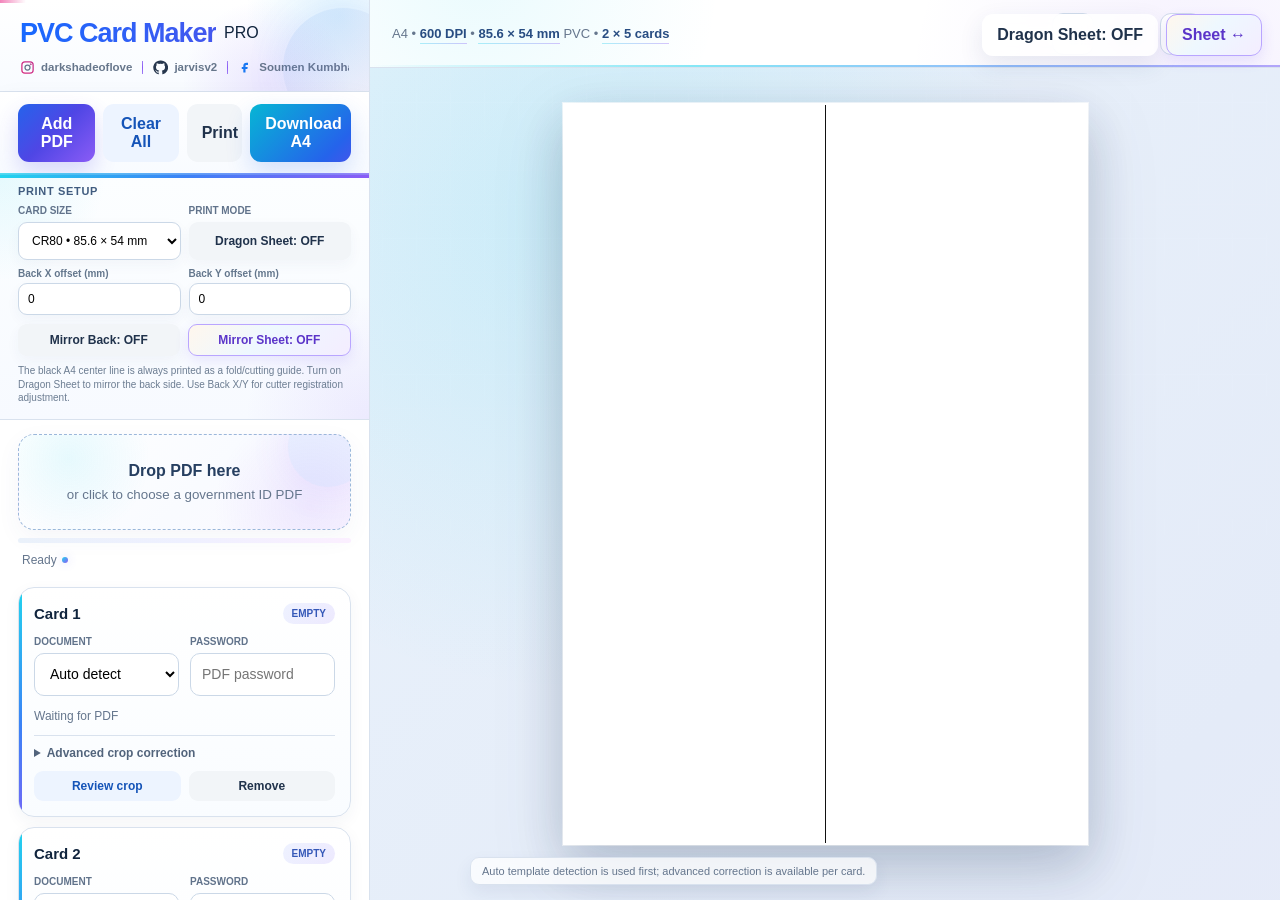
==== index.html @ dc001a16 "Refactor e-Ration Card dimensions with padding Updated front and back dimensions for e-Ration Card d" ====
<!doctype html>
<html lang="en">
<head>
<meta charset="utf-8">
<meta name="viewport" content="width=device-width,initial-scale=1">
<title>PVC Card Maker Pro</title>
<style>
:root{--blue:#1769ff;--blue2:#0f59df;--ink:#10243d;--muted:#65768d;--line:#d9e2ee;--bg:#eef4fb;--panel:#fff;--soft:#f5f8fc;--good:#0a9b6f;--bad:#d92d20;--warn:#a96800;--shadow:0 14px 40px rgba(22,50,85,.10)}
*{box-sizing:border-box}
html,body{
  height:100%;
  margin:0;
  font-family:Inter,Segoe UI,Arial,sans-serif;
  color:var(--ink);
  background:var(--bg);
  overscroll-behavior:none
}
body{overflow:hidden}
button,input,select{font:inherit}

.app{
  height:100vh;
  display:grid;
  grid-template-columns:370px minmax(0,1fr);
  min-width:1180px
}

.side{
  background:#fff;
  border-right:1px solid var(--line);
  overflow:auto
}

/* ── Product branding ───────────────────────────────────────────── */
.brand{
  padding:18px 20px 14px;
  border-bottom:1px solid var(--line);
  background:
    linear-gradient(180deg,#ffffff 0%,#fbfcff 100%);
}

.brand-title{
  display:flex;
  align-items:center;
  width:100%;
  min-height:30px;
  gap:8px;
}

.brand h1{
  margin:0;
  padding:0;
  color:#17345d;
  font-size:27px;
  line-height:30px;
  font-weight:800;
  letter-spacing:-1px;
  white-space:nowrap;
}

.brand h1 .title-accent{
  background:linear-gradient(90deg,#1769ff 0%,#4357ee 55%,#7c3aed 100%);
  -webkit-background-clip:text;
  background-clip:text;
  -webkit-text-fill-color:transparent;
}

.brand h1 .pro{
  display:inline-flex;
  align-items:center;
  justify-content:center;
  flex:0 0 auto;
  height:19px;
  padding:0 7px;
  margin:0;
  border-radius:6px;
  color:#fff;
  background:linear-gradient(135deg,#1769ff,#6846ee);
  font-size:10px;
  line-height:1;
  font-weight:900;
  letter-spacing:.45px;
  -webkit-text-fill-color:#fff;
  box-shadow:0 4px 12px rgba(82,78,238,.18);
  white-space:nowrap;
}

.brand-social{
  display:grid;
  grid-template-columns:max-content 1px max-content 1px max-content;
  align-items:center;
  justify-content:start;
  column-gap:10px;
  width:100%;
  min-height:20px;
  margin-top:9px;
  overflow:hidden;
}

.brand-social a{
  display:inline-flex;
  align-items:center;
  justify-content:flex-start;
  gap:6px;
  width:max-content;
  min-width:max-content;
  flex:0 0 auto;
  color:#66768b;
  text-decoration:none;
  font-size:11.5px;
  font-weight:600;
  line-height:18px;
  letter-spacing:0;
  white-space:nowrap;
  transition:color .15s ease,transform .15s ease;
}

.brand-social a:hover{
  color:#1769ff;
  transform:translateY(-1px);
}

.brand-social svg{
  display:block;
  width:15px;
  height:15px;
  flex:0 0 15px;
}

.brand-social .instagram svg{
  stroke:url(#igGradient);
}

.brand-social .github svg{
  fill:#26364d;
}

.brand-social .facebook svg{
  fill:#1877f2;
}

.brand-social .divider{
  display:block;
  width:1px;
  height:13px;
  margin:0;
  background:#dfe5ed;
}

.brand-social .brand-handle{
  display:inline-block;
  position:static;
  font-family:Inter,Segoe UI,Arial,sans-serif;
  font-size:11.5px;
  font-weight:600;
  line-height:18px;
  letter-spacing:0;
  white-space:nowrap;
}

@media(max-width:430px){
  .brand{padding-left:16px;padding-right:16px}
  .brand h1{font-size:24px}
  .brand-social{column-gap:8px}
  .brand-social .brand-handle{font-size:10.5px}
}
/* ───────────────────────────────────────────────────────────────── */

.toolbar{display:flex;gap:8px;padding:12px 18px;border-bottom:1px solid var(--line)}.btn{border:0;border-radius:11px;padding:11px 15px;font-weight:700;cursor:pointer}.primary{background:var(--blue);color:#fff}.primary:hover{background:var(--blue2)}.softbtn{background:#edf4ff;color:#1554b8}.graybtn{background:#f2f5f8;color:#20324b}.danger{background:#fff0ee;color:#c42d24}.drop{display:block;margin:14px 18px 8px;border:2px dashed #8eb0db;border-radius:16px;padding:27px 16px;text-align:center;background:#fbfdff;cursor:pointer;transition:.15s}.drop.active,.drop:hover{background:#f3f8ff;border-color:#4e87eb}.drop strong{display:block;font-size:16px}.drop small{display:block;margin-top:7px;color:var(--muted)}#fileInput{display:none}.progress{height:5px;margin:0 18px;background:#e8edf4;border-radius:99px;overflow:hidden}.progress>i{display:block;height:100%;width:0;background:var(--blue);transition:width .18s}.files{padding:0 18px 25px}.ready{font-size:12px;color:var(--muted);padding:10px 4px}.slot{border:1px solid var(--line);border-radius:16px;padding:15px;margin:10px 0;background:#fff;box-shadow:0 3px 10px rgba(36,59,90,.04)}.slothead{display:flex;align-items:center;justify-content:space-between;margin-bottom:12px}.slothead b{font-size:15px}.pill{font-size:10px;font-weight:800;padding:5px 9px;border-radius:99px;background:#eef2ff;color:#3558b8}.pill.good{background:#e6f8f1;color:#07835e}.pill.bad{background:#fff0ef;color:#c62d23}.grid2{display:grid;grid-template-columns:1fr 1fr;gap:11px}.field label,.smalllabel{display:block;font-size:10px;font-weight:800;text-transform:uppercase;color:#61738b;margin-bottom:6px}.field select,.field input{width:100%;height:43px;border:1px solid #cbd8e7;border-radius:10px;padding:0 11px;font-size:14px;background:#fff;outline:none}.field input:focus,.field select:focus{border-color:#80a7f8;box-shadow:0 0 0 3px #1769ff12}.status{margin-top:12px;font-size:12px;color:var(--muted);line-height:1.45}.status.good{color:var(--good)}.status.bad{color:var(--bad)}.slotactions{display:flex;gap:8px;margin-top:11px}.mini{padding:8px 10px;border-radius:9px;font-size:12px}.slottools{display:flex;gap:8px;margin-top:11px}.slottools button{flex:1}.settings{margin-top:10px;border-top:1px solid var(--line);padding-top:10px}.settings summary{cursor:pointer;font-size:12px;font-weight:800;color:#52647c}.adjustgrid{display:grid;grid-template-columns:1fr 1fr;gap:8px;margin-top:10px}.range label{font-size:10px;font-weight:800;color:#64748b;display:block}.range input{width:100%}.note{padding:10px 12px;border-radius:10px;background:#fff8e9;color:#875900;font-size:12px;line-height:1.4;margin-top:10px}.workspace{display:flex;flex-direction:column;min-width:0;min-height:0;height:100vh;overflow:hidden}.topbar{height:68px;background:#fff;border-bottom:1px solid var(--line);display:flex;align-items:center;justify-content:space-between;padding:0 18px 0 22px}.meta{font-size:13px;color:var(--muted)}.meta b{color:var(--ink)}.viewtools{display:flex;align-items:center;gap:10px}.zoomlabel{font-size:12px;color:var(--muted);min-width:46px;text-align:center}.iconbtn{width:42px;height:42px;border:1px solid #d1dceb;background:#fff;border-radius:11px;font-weight:800;cursor:pointer}.stage{position:relative;overflow-x:auto;overflow-y:scroll;flex:1;min-height:0;min-width:0;padding:35px 35px 80px;background:#dfe9f5;scroll-behavior:auto;overscroll-behavior:contain;scrollbar-gutter:stable both-edges}.sheetwrap{position:relative;margin:0 auto;width:max-content;min-width:max-content;padding-bottom:25px}.sheet{display:block;background:#fff;box-shadow:0 18px 45px rgba(24,50,78,.18)}.fabrow{position:fixed;right:18px;top:14px;z-index:8;display:flex;gap:8px}.fabrow .on{background:#e9f2ff;color:#0e55c8;border-color:#b7cff7}.bottomhint{position:fixed;left:470px;bottom:15px;z-index:5;background:rgba(255,255,255,.9);border:1px solid var(--line);border-radius:9px;padding:7px 11px;font-size:11px;color:var(--muted)}
.modal{position:fixed;inset:0;background:rgba(12,27,47,.52);display:none;align-items:center;justify-content:center;padding:20px;z-index:50}.modal.open{display:flex}.modalcard{background:#fff;border-radius:20px;max-width:1250px;width:100%;max-height:94vh;display:flex;flex-direction:column;overflow:hidden;box-shadow:0 30px 85px rgba(12,30,55,.35)}.modalhead{padding:17px 22px;border-bottom:1px solid var(--line);display:flex;align-items:center;justify-content:space-between}.modalbody{padding:18px 20px;overflow:auto}.modalgrid{display:grid;grid-template-columns:1.05fr 1fr;gap:16px}.sourcebox{border:1px solid var(--line);border-radius:15px;background:#f5f8fc;padding:12px}.sourcewrap{position:relative;width:100%;line-height:0;background:#fff;border-radius:7px;overflow:hidden}
.sourcecanvas{display:block;width:100%;height:auto;background:#fff;border-radius:7px}
.crop-overlay{position:absolute;inset:0;pointer-events:none}
.cropbox{position:absolute;border:2px solid #1769ff;background:rgba(23,105,255,.08);box-shadow:0 0 0 1px rgba(255,255,255,.9);pointer-events:auto;cursor:move;touch-action:none}
.cropbox.backbox{border-color:#0a9b6f;background:rgba(10,155,111,.08)}
.cropbox.active{box-shadow:0 0 0 2px #fff,0 0 0 4px #1769ff;z-index:3}
.cropbox.backbox.active{box-shadow:0 0 0 2px #fff,0 0 0 4px #0a9b6f}
.cropbox .tag{position:absolute;left:4px;top:4px;font:800 10px/1.2 Inter,Segoe UI,Arial,sans-serif;color:#fff;background:#1769ff;padding:4px 6px;border-radius:5px;pointer-events:none}
.cropbox.backbox .tag{background:#0a9b6f}
.handle{position:absolute;width:10px;height:10px;border:2px solid #fff;background:#1769ff;border-radius:2px;box-shadow:0 0 0 1px #1769ff;z-index:4}
.cropbox.backbox .handle{background:#0a9b6f;box-shadow:0 0 0 1px #0a9b6f}
.handle.tl{left:-6px;top:-6px;cursor:nwse-resize}.handle.tr{right:-6px;top:-6px;cursor:nesw-resize}
.handle.bl{left:-6px;bottom:-6px;cursor:nesw-resize}.handle.br{right:-6px;bottom:-6px;cursor:nwse-resize}
.sourceactions{display:flex;gap:8px;align-items:center;margin-top:8px;flex-wrap:wrap}
.sourceactions .btn{padding:7px 10px;font-size:11px}
.edithelp{font-size:11px;color:#66778d}.legend{display:flex;align-items:center;gap:10px;margin-top:8px;font-size:11px;color:var(--muted)}.dot{width:10px;height:10px;border-radius:2px;background:#1769ff}.previewgrid{display:grid;grid-template-columns:1fr 1fr;gap:14px}.previewbox{border:1px solid var(--line);border-radius:15px;padding:12px;background:#fff}.previewbox h3{margin:0 0 9px;font-size:12px}.previewbox canvas{display:block;width:100%;height:auto;background:#fff;border:1px solid #edf1f6;border-radius:8px}.cropcontrols{margin-top:14px;padding:12px;border:1px solid var(--line);border-radius:14px;background:#fafcff}.cropcontrols .row{display:grid;grid-template-columns:repeat(4,1fr);gap:10px}.modalfoot{padding:14px 20px;border-top:1px solid var(--line);display:flex;justify-content:space-between;gap:10px}.modalfoot .left,.modalfoot .right{display:flex;gap:9px}.kbd{font-size:10px;padding:2px 6px;background:#edf1f6;border-radius:5px;color:#586a80}.hidden{display:none!important}
@media(max-width:980px){.app{grid-template-columns:1fr}.side{position:absolute;z-index:20;width:min(455px,94vw);height:100%;box-shadow:20px 0 50px rgba(0,0,0,.14)}.bottomhint{display:none}.modalgrid{grid-template-columns:1fr}.fabrow{right:10px}}
</style>
<style>
.desktop-settings{padding:10px 18px 14px;border-bottom:1px solid var(--line);background:#fbfdff}.custom-size-box{margin-top:9px;padding:10px;background:#f7faff;border:1px solid var(--line);border-radius:10px}.custom-size-title{font-size:10px;font-weight:800;color:#60748d;text-transform:uppercase;margin-bottom:8px}.custom-size-grid{display:grid;grid-template-columns:1fr 1fr;gap:8px}.custom-size-grid .field label{font-size:9px}.custom-size-grid .field input{height:36px}.custom-size-note{margin-top:7px;font-size:10px;line-height:1.35;color:#6c7d92}
.desktop-settings .settings-title{font-size:11px;font-weight:800;color:#60748d;text-transform:uppercase;margin-bottom:8px}.desktop-settings .setting-row{display:grid;grid-template-columns:1fr 1fr;gap:8px}.desktop-settings select,.desktop-settings input{width:100%;height:38px;border:1px solid #cbd8e7;border-radius:9px;background:#fff;padding:0 9px;font-size:12px}.toggleline{display:flex;align-items:center;justify-content:space-between;gap:8px;margin-top:9px;padding:9px 10px;background:#fff;border:1px solid var(--line);border-radius:9px;font-size:12px;font-weight:700;color:#31465f}.toggleline button{border:1px solid #cbd8e7;background:#f4f7fb;border-radius:8px;padding:6px 9px;font-size:11px;font-weight:800;cursor:pointer}.toggleline button.on{background:#e8f3ff;color:#0f59df;border-color:#a8c8fa}.mirror-group{display:flex;gap:8px;margin-top:9px}.mirror-group button{flex:1}.desktop-note{margin-top:8px;font-size:10px;line-height:1.35;color:#6c7d92}.back-align{display:grid;grid-template-columns:1fr 1fr;gap:8px;margin-top:8px}.back-align label{display:block;font-size:10px;font-weight:800;color:#64778d;margin-bottom:4px}.back-align input{height:32px}.printmode{font-size:10px;color:#55708f;margin-top:7px}
@media(min-width:1500px){.app{grid-template-columns:400px minmax(0,1fr)}.brand h1{font-size:27px}.slot{padding:14px}.stage{padding:28px 28px 72px}.modalcard{max-width:1380px}}
.stage::-webkit-scrollbar{width:12px;height:12px}.stage::-webkit-scrollbar-track{background:#d5e0ed}.stage::-webkit-scrollbar-thumb{background:#9fb2c8;border-radius:10px;border:3px solid #d5e0ed}.stage::-webkit-scrollbar-thumb:hover{background:#8198b2}
.downloadbtn{background:linear-gradient(135deg,#0ea5e9 0%,#1769ff 52%,#6846ee 100%);color:#fff;box-shadow:0 6px 16px rgba(23,105,255,.18)}
.downloadbtn:hover{filter:saturate(1.08) brightness(1.02)}
#mirrorSheetSetup,#mirrorSheetBtn{border:1px solid #b9a5ff;background:linear-gradient(135deg,#fff7ed 0%,#eef8ff 45%,#f4edff 100%);color:#5b35c9;box-shadow:0 5px 14px rgba(104,70,238,.12)}
#mirrorSheetSetup.on,#mirrorSheetBtn.on{background:linear-gradient(135deg,#1769ff 0%,#6846ee 55%,#d946ef 100%);border-color:transparent;color:#fff;box-shadow:0 7px 18px rgba(104,70,238,.25)}
</style>

<style id="colorful-ui-upgrade">
/* ================================================================
   COLORFUL UI UPGRADE — VISUAL ONLY
   Core HTML structure, IDs, event handlers and application logic
   remain untouched. This layer only adds color, motion and polish.
   ================================================================ */
:root{
  --ui-cyan:#22d3ee;
  --ui-sky:#38bdf8;
  --ui-blue:#4f46e5;
  --ui-violet:#8b5cf6;
  --ui-pink:#ec4899;
  --ui-orange:#fb923c;
  --ui-green:#10b981;
  --ui-glow:rgba(79,70,229,.18);
}

/* Smooth motion without changing dimensions or functionality. */
button,.btn,.drop,.slot,.iconbtn,.field input,.field select,.toggleline button,
.brand-social a,.settings summary,.pill{
  transition:transform .22s ease, box-shadow .22s ease, border-color .22s ease,
              background-color .22s ease, filter .22s ease, color .22s ease;
}

/* Animated ambient color behind the whole app. */
.app{position:relative;isolation:isolate;}
.app::before,
.app::after{
  content:"";
  position:fixed;
  z-index:-2;
  pointer-events:none;
  border-radius:50%;
  filter:blur(70px);
  opacity:.24;
  animation:uiFloat 12s ease-in-out infinite alternate;
}
.app::before{
  width:420px;height:420px;
  left:-170px;top:-150px;
  background:radial-gradient(circle,#22d3ee 0%,#6366f1 42%,transparent 72%);
}
.app::after{
  width:500px;height:500px;
  right:-220px;bottom:-190px;
  background:radial-gradient(circle,#ec4899 0%,#8b5cf6 44%,transparent 72%);
  animation-delay:-4s;
}

/* Brand area: richer gradient + moving color highlight. */
.brand{
  position:relative;
  overflow:hidden;
  background:
    radial-gradient(circle at 92% 18%,rgba(56,189,248,.15),transparent 27%),
    radial-gradient(circle at 72% 92%,rgba(139,92,246,.13),transparent 30%),
    linear-gradient(180deg,#ffffff 0%,#f8fbff 100%);
}
.brand::before{
  content:"";
  position:absolute;
  left:-35%;top:0;
  width:42%;height:3px;
  background:linear-gradient(90deg,transparent,#22d3ee,#6366f1,#ec4899,transparent);
  filter:blur(.2px);
  animation:brandSweep 5.5s linear infinite;
}
.brand::after{
  content:"";
  position:absolute;
  width:120px;height:120px;
  right:-34px;top:8px;
  border-radius:50%;
  background:linear-gradient(135deg,rgba(59,130,246,.14),rgba(236,72,153,.06));
  box-shadow:0 0 40px rgba(99,102,241,.10);
  animation:uiFloat 7s ease-in-out infinite alternate;
  pointer-events:none;
}
.brand h1 .title-accent{
  background-size:180% 100%;
  animation:titleShift 7s ease-in-out infinite alternate;
}
.brand h1 .pro{
  position:relative;
  overflow:hidden;
  box-shadow:0 6px 18px rgba(79,70,229,.24);
  animation:proPulse 3.6s ease-in-out infinite;
}
.brand h1 .pro::after{
  content:"";
  position:absolute;
  inset:-20% auto -20% -55%;
  width:35%;
  transform:skewX(-20deg);
  background:linear-gradient(90deg,transparent,rgba(255,255,255,.55),transparent);
  animation:proShine 4.8s ease-in-out infinite;
}

.brand-social a:hover{filter:saturate(1.12)}
.brand-social .divider{position:relative;overflow:hidden}
.brand-social .divider::after{
  content:"";position:absolute;inset:-20px 0;
  background:linear-gradient(180deg,transparent,#8b5cf6,transparent);
  animation:dividerGlow 2.8s linear infinite;
}

/* Toolbar gets a colorful glassy surface while preserving button IDs. */
.toolbar{
  position:relative;
  background:linear-gradient(180deg,rgba(255,255,255,.96),rgba(248,251,255,.94));
  box-shadow:0 8px 24px rgba(38,64,104,.05);
}
.toolbar::after{
  content:"";
  position:absolute;
  left:0;right:0;bottom:-1px;height:2px;
  background:linear-gradient(90deg,#22d3ee,#3b82f6,#8b5cf6,#ec4899,#fb923c);
  background-size:220% 100%;
  animation:gradientMove 6s linear infinite;
  opacity:.78;
}
.toolbar .btn{
  position:relative;
  overflow:hidden;
}
.toolbar .btn::after{
  content:"";
  position:absolute;
  top:-70%;left:-35%;
  width:24%;height:240%;
  transform:rotate(22deg);
  background:linear-gradient(90deg,transparent,rgba(255,255,255,.45),transparent);
  transition:transform .45s ease;
  pointer-events:none;
}
.toolbar .btn:hover::after{transform:translateX(480%) rotate(22deg)}
.toolbar .primary{
  background:linear-gradient(135deg,#2563eb 0%,#4f46e5 48%,#8b5cf6 100%);
  box-shadow:0 10px 22px rgba(79,70,229,.20);
}
.toolbar .primary:hover{transform:translateY(-2px);box-shadow:0 14px 28px rgba(79,70,229,.26)}
.toolbar .softbtn:hover,.toolbar .graybtn:hover{transform:translateY(-2px)}
.toolbar .downloadbtn{
  background:linear-gradient(135deg,#06b6d4 0%,#2563eb 45%,#7c3aed 78%,#ec4899 100%);
  background-size:180% 180%;
  animation:downloadFlow 6s ease-in-out infinite;
  box-shadow:0 10px 24px rgba(37,99,235,.18);
}
.toolbar .downloadbtn:hover{transform:translateY(-2px) scale(1.01)}

/* Print setup panel becomes a soft multi-color card. */
.desktop-settings{
  position:relative;
  overflow:hidden;
  background:
    radial-gradient(circle at 0% 0%,rgba(34,211,238,.10),transparent 24%),
    radial-gradient(circle at 100% 100%,rgba(139,92,246,.10),transparent 28%),
    linear-gradient(180deg,#fcfeff,#f7faff);
}
.desktop-settings::before{
  content:"";
  position:absolute;
  left:0;top:0;right:0;height:3px;
  background:linear-gradient(90deg,#22d3ee,#3b82f6,#8b5cf6,#ec4899,#fb923c);
  background-size:200% 100%;
  animation:gradientMove 8s linear infinite;
}
.desktop-settings .settings-title{
  color:#405c7f;
  letter-spacing:.06em;
}
.desktop-settings .setting-row .field select,
.desktop-settings .setting-row .field button,
.custom-size-box,
.toggleline,
.back-align input,
.mirror-group button{
  box-shadow:0 5px 14px rgba(37,76,126,.045);
}
.desktop-settings select:focus,.desktop-settings input:focus{box-shadow:0 0 0 3px rgba(79,70,229,.10),0 8px 18px rgba(37,76,126,.06)}

/* Upload drop zone: animated color border + subtle breathing glow. */
.drop{
  position:relative;
  overflow:hidden;
  border:1.5px dashed #9bb7da;
  background:
    radial-gradient(circle at 15% 25%,rgba(34,211,238,.10),transparent 28%),
    radial-gradient(circle at 88% 75%,rgba(139,92,246,.11),transparent 32%),
    linear-gradient(135deg,#ffffff,#f9fbff 54%,#fbf8ff);
  box-shadow:0 8px 24px rgba(51,84,130,.05);
}
.drop::before{
  content:"";
  position:absolute;
  inset:-2px;
  border-radius:inherit;
  padding:1px;
  background:linear-gradient(90deg,#22d3ee,#3b82f6,#8b5cf6,#ec4899,#fb923c,#22d3ee);
  background-size:220% 100%;
  animation:gradientMove 7s linear infinite;
  -webkit-mask:linear-gradient(#000 0 0) content-box,linear-gradient(#000 0 0);
  -webkit-mask-composite:xor;
  mask-composite:exclude;
  pointer-events:none;
  opacity:.8;
}
.drop::after{
  content:"";
  position:absolute;
  width:80px;height:80px;
  right:-18px;top:-28px;
  border-radius:50%;
  background:rgba(59,130,246,.08);
  box-shadow:0 0 40px rgba(139,92,246,.12);
  animation:uiFloat 6s ease-in-out infinite alternate;
}
.drop:hover,.drop.active{
  transform:translateY(-1px);
  border-color:#6d8df5;
  box-shadow:0 14px 30px rgba(79,70,229,.12);
}
.drop strong{position:relative;z-index:1;color:#263f61}
.drop small{position:relative;z-index:1}

.progress{
  position:relative;
  overflow:hidden;
  background:linear-gradient(90deg,#eaf1fa,#eef0ff,#fbefff);
}
.progress>i{
  background:linear-gradient(90deg,#22d3ee,#3b82f6,#8b5cf6,#ec4899);
  background-size:200% 100%;
  animation:gradientMove 2.8s linear infinite;
  box-shadow:0 0 14px rgba(79,70,229,.25);
}

/* File cards: colorful edge glow and lift on hover. */
.slot{
  position:relative;
  overflow:hidden;
  background:linear-gradient(180deg,rgba(255,255,255,.98),rgba(249,252,255,.98));
  box-shadow:0 5px 16px rgba(36,59,90,.05);
}
.slot::before{
  content:"";
  position:absolute;
  left:0;top:0;bottom:0;width:3px;
  background:linear-gradient(180deg,#22d3ee,#3b82f6,#8b5cf6,#ec4899);
  background-size:100% 180%;
  animation:sideFlow 5s ease-in-out infinite;
}
.slot:hover{
  transform:translateY(-2px);
  border-color:#bdd1f4;
  box-shadow:0 12px 28px rgba(44,75,121,.10);
}
.slot .pill.good{
  background:linear-gradient(135deg,#dcfce7,#d1fae5);
  color:#047857;
  box-shadow:inset 0 0 0 1px rgba(16,185,129,.10);
}
.slot .pill:not(.good):not(.bad){
  background:linear-gradient(135deg,#eef2ff,#ede9fe);
}
.slot .status.good{font-weight:700}

/* Inputs get a crisp neon edge while staying native/compact. */
.field input:hover,.field select:hover{border-color:#a9bce0;box-shadow:0 6px 15px rgba(55,91,145,.06)}
.settings summary:hover{color:#5b46cf;transform:translateX(2px)}

/* Workspace: modern animated aurora background around the real A4 canvas. */
.workspace{position:relative;background:#e9f0fa}
.topbar{
  position:relative;
  overflow:hidden;
  background:
    radial-gradient(circle at 12% -30%,rgba(34,211,238,.09),transparent 30%),
    radial-gradient(circle at 90% 130%,rgba(139,92,246,.09),transparent 34%),
    #fff;
}
.topbar::after{
  content:"";
  position:absolute;
  left:0;right:0;bottom:0;height:2px;
  background:linear-gradient(90deg,transparent,#22d3ee,#3b82f6,#8b5cf6,#ec4899,transparent);
  background-size:180% 100%;
  animation:gradientMove 7s linear infinite;
  opacity:.55;
}
.meta b{position:relative;color:#284d82}
.meta b::after{content:"";position:absolute;left:0;right:0;bottom:-3px;height:1px;background:linear-gradient(90deg,#22d3ee,#8b5cf6);opacity:.35}
.iconbtn:hover,.viewtools .graybtn:hover{transform:translateY(-2px);box-shadow:0 8px 18px rgba(43,71,111,.10);border-color:#b8c7e4}

.stage{
  background:
    radial-gradient(circle at 12% 10%,rgba(34,211,238,.15),transparent 24%),
    radial-gradient(circle at 83% 16%,rgba(59,130,246,.13),transparent 22%),
    radial-gradient(circle at 78% 84%,rgba(139,92,246,.14),transparent 25%),
    radial-gradient(circle at 18% 80%,rgba(236,72,153,.08),transparent 21%),
    linear-gradient(135deg,#e9f2fb 0%,#e4ebf8 48%,#eee9fa 100%);
  background-size:180% 180%;
  animation:stageAurora 18s ease-in-out infinite alternate;
}
.stage::before{
  content:"";
  position:absolute;
  inset:0;
  pointer-events:none;
  opacity:.28;
  background-image:
    linear-gradient(rgba(255,255,255,.28) 1px,transparent 1px),
    linear-gradient(90deg,rgba(255,255,255,.28) 1px,transparent 1px);
  background-size:34px 34px;
  mask-image:linear-gradient(to bottom,rgba(0,0,0,.42),transparent 72%);
}
.sheetwrap{filter:drop-shadow(0 22px 32px rgba(35,57,93,.13))}
.sheet{box-shadow:0 18px 45px rgba(24,50,78,.16),0 0 0 1px rgba(255,255,255,.65)}

/* Floating utility buttons. */
.fabrow .btn{
  backdrop-filter:blur(10px);
  background:rgba(255,255,255,.84);
  box-shadow:0 9px 24px rgba(42,68,111,.10);
}
.fabrow .btn:hover{transform:translateY(-2px)}
#mirrorBackBtn.on,#mirrorSheetBtn.on{
  animation:activeButtonGlow 2.6s ease-in-out infinite;
}

.bottomhint{
  backdrop-filter:blur(12px);
  background:rgba(255,255,255,.74);
  box-shadow:0 8px 18px rgba(40,68,110,.08);
}

/* Modal gains a premium glass overlay, with all existing behavior intact. */
.modal{backdrop-filter:blur(6px);background:rgba(10,26,49,.48)}
.modalcard{
  position:relative;
  border:1px solid rgba(255,255,255,.62);
  box-shadow:0 35px 100px rgba(14,29,53,.30);
}
.modalcard::before{
  content:"";
  position:absolute;
  left:0;right:0;top:0;height:3px;
  background:linear-gradient(90deg,#22d3ee,#3b82f6,#8b5cf6,#ec4899,#fb923c);
  background-size:220% 100%;
  animation:gradientMove 7s linear infinite;
  z-index:2;
}
.modalhead{background:linear-gradient(180deg,#ffffff,#fbfcff)}
.sourcebox,.previewbox,.cropcontrols{
  box-shadow:0 7px 18px rgba(39,66,106,.05);
}
.cropbox.active{animation:cropPulse 1.9s ease-in-out infinite}

/* Gentle status shimmer. */
.ready{position:relative}
.ready::after{
  content:"";
  display:inline-block;
  width:6px;height:6px;
  margin-left:5px;
  border-radius:50%;
  background:linear-gradient(135deg,#22d3ee,#8b5cf6);
  box-shadow:0 0 10px rgba(99,102,241,.28);
  animation:statusPulse 2.2s ease-in-out infinite;
  vertical-align:1px;
}

@keyframes uiFloat{
  0%{transform:translate3d(0,0,0) rotate(0deg)}
  100%{transform:translate3d(18px,-14px,0) rotate(4deg)}
}
@keyframes brandSweep{
  0%{left:-35%}
  100%{left:110%}
}
@keyframes titleShift{
  0%{background-position:0% 50%}
  100%{background-position:100% 50%}
}
@keyframes proPulse{
  0%,100%{box-shadow:0 6px 18px rgba(79,70,229,.20)}
  50%{box-shadow:0 7px 24px rgba(139,92,246,.34)}
}
@keyframes proShine{
  0%,55%{transform:translateX(0) skewX(-20deg);opacity:0}
  65%{opacity:1}
  84%,100%{transform:translateX(420%) skewX(-20deg);opacity:0}
}
@keyframes dividerGlow{
  0%{transform:translateY(-35px)}
  100%{transform:translateY(35px)}
}
@keyframes gradientMove{
  0%{background-position:0% 50%}
  100%{background-position:200% 50%}
}
@keyframes downloadFlow{
  0%,100%{background-position:0% 50%}
  50%{background-position:100% 50%}
}
@keyframes sideFlow{
  0%,100%{background-position:50% 0%}
  50%{background-position:50% 100%}
}
@keyframes stageAurora{
  0%{background-position:0% 0%}
  100%{background-position:100% 100%}
}
@keyframes activeButtonGlow{
  0%,100%{box-shadow:0 7px 18px rgba(104,70,238,.20)}
  50%{box-shadow:0 10px 26px rgba(236,72,153,.24)}
}
@keyframes cropPulse{
  0%,100%{filter:drop-shadow(0 0 0 rgba(79,70,229,0))}
  50%{filter:drop-shadow(0 0 7px rgba(79,70,229,.26))}
}
@keyframes statusPulse{
  0%,100%{transform:scale(.82);opacity:.65}
  50%{transform:scale(1.18);opacity:1}
}

@media (prefers-reduced-motion: reduce){
  *,*::before,*::after{
    animation-duration:.001ms!important;
    animation-iteration-count:1!important;
    transition-duration:.001ms!important;
    scroll-behavior:auto!important;
  }
}
</style>

</head>
<body>
<div class="app">
  <aside class="side">
    <div class="brand">
      <div class="brand-title">
        <h1><span class="title-accent">PVC Card Maker</span></h1>
        <span class="pro">PRO</span>
      </div>

      <div class="brand-social" aria-label="Creator links">
        <a
          class="instagram"
          href="https://instagram.com/darkshadeoflove"
          target="_blank"
          rel="noopener noreferrer"
         
        >
          <svg viewBox="0 0 24 24" fill="none" aria-hidden="true">
            <defs>
              <linearGradient id="igGradient" x1="3" y1="21" x2="21" y2="3">
                <stop offset="0%" stop-color="#f58529"/>
                <stop offset="45%" stop-color="#dd2a7b"/>
                <stop offset="75%" stop-color="#8134af"/>
                <stop offset="100%" stop-color="#515bd4"/>
              </linearGradient>
            </defs>
            <rect x="3" y="3" width="18" height="18" rx="5" stroke-width="2"/>
            <circle cx="12" cy="12" r="4" stroke="currentColor" stroke-width="2"/>
            <circle cx="17.2" cy="6.8" r="1" fill="currentColor"/>
          </svg>
          <span class="brand-handle">darkshadeoflove</span>
        </a>

        <span class="divider" aria-hidden="true"></span>

        <a
          class="github"
          href="https://github.com/jarvisv2"
          target="_blank"
          rel="noopener noreferrer"
         
        >
          <svg viewBox="0 0 24 24" aria-hidden="true">
            <path d="M12 .7A11.3 11.3 0 0 0 8.4 22.8c.57.1.78-.25.78-.55v-2.13c-3.17.69-3.84-1.34-3.84-1.34-.52-1.32-1.27-1.67-1.27-1.67-1.04-.71.08-.7.08-.7 1.15.08 1.76 1.18 1.76 1.18 1.02 1.75 2.67 1.25 3.32.96.1-.74.4-1.25.72-1.54-2.53-.29-5.2-1.27-5.2-5.65 0-1.25.45-2.27 1.18-3.07-.12-.29-.51-1.45.11-3.02 0 0 .96-.31 3.14 1.17a10.9 10.9 0 0 1 5.72 0c2.18-1.48 3.13-1.17 3.13-1.17.63 1.57.24 2.73.12 3.02.73.8 1.17 1.82 1.17 3.07 0 4.39-2.67 5.35-5.21 5.64.41.36.78 1.07.78 2.16v3.2c0 .3.21.66.79.55A11.3 11.3 0 0 0 12 .7Z"/>
          </svg>
          <span class="brand-handle">jarvisv2</span>
        </a>
        <span class="divider" aria-hidden="true"></span>

        <a
          class="facebook"
          href="https://www.facebook.com/palu.das.33/"
          target="_blank"
          rel="noopener noreferrer"
        >
          <svg viewBox="0 0 24 24" aria-hidden="true">
            <path d="M13.5 8H16V4.5h-2.5C10.46 4.5 8.5 6.43 8.5 9.36V11H6v3.5h2.5V20h3.5v-5.5H15l.5-3.5H12V9.64C12 8.66 12.46 8 13.5 8Z"/>
          </svg>
          <span class="brand-handle">Soumen Kumbhakar</span>
        </a>
      </div>
    </div>

    <div class="toolbar"><button class="btn primary" id="addBtn">Add PDF</button><button class="btn softbtn" id="clearBtn">Clear All</button><button class="btn graybtn" id="printBtn">Print</button><button class="btn downloadbtn" id="downloadBtn">Download A4</button></div>
    <div class="desktop-settings"><div class="settings-title">Print setup</div><div class="setting-row"><div class="field"><label>Card size</label><select id="cardSize"><option value="85.6x54">CR80 • 85.6 × 54 mm</option><option value="86x54">Preset • 86 × 54 mm</option><option value="86.6x54.4">Preset • 86.6 × 54.4 mm</option><option value="87x55">Preset • 87 × 55 mm</option><option value="custom">Custom • enter size</option></select></div><div class="field"><label>Print mode</label><button class="btn mini graybtn" id="dragonSetup" style="width:100%;height:38px">Dragon Sheet: OFF</button></div></div><div id="customSizeBox" class="custom-size-box hidden"><div class="custom-size-title">Custom card size (mm)</div><div class="custom-size-grid"><div class="field"><label>Width</label><input id="customW" type="number" min="40" max="100" step="0.1" value="85.6"></div><div class="field"><label>Height</label><input id="customH" type="number" min="30" max="70" step="0.1" value="54"></div></div><div class="custom-size-note">Enter the physical PVC cutting size. The preview, crop ratio and A4 layout update automatically.</div></div><div class="back-align"><div><label>Back X offset (mm)</label><input id="backX" type="number" min="-5" max="5" step="0.1" value="0"></div><div><label>Back Y offset (mm)</label><input id="backY" type="number" min="-5" max="5" step="0.1" value="0"></div></div><div class="mirror-group"><button class="btn mini graybtn" id="mirrorBackSetup">Mirror Back: OFF</button><button class="btn mini graybtn" id="mirrorSheetSetup">Mirror Sheet: OFF</button></div><div class="desktop-note">The black A4 center line is always printed as a fold/cutting guide. Turn on Dragon Sheet to mirror the back side. Use Back X/Y for cutter registration adjustment.</div></div>
    <label class="drop" id="drop"><strong>Drop PDF here</strong><small>or click to choose a government ID PDF</small></label>
    <input id="fileInput" type="file" accept="application/pdf,.pdf" multiple>
    <div class="progress"><i id="progress"></i></div>
    <div class="files"><div class="ready" id="ready">Ready</div><div id="slots"></div></div>
  </aside>
  <main class="workspace">
    <div class="topbar"><div class="meta">A4 • <b>600 DPI</b> • <b id="sizeMeta">85.6 × 54 mm</b> PVC • <b>2 × 5 cards</b></div><div class="viewtools"><button class="iconbtn" id="minus" title="Zoom out">−</button><div class="zoomlabel" id="zoomLabel">Fit</div><button class="iconbtn" id="plus" title="Zoom in">＋</button><button class="btn graybtn" id="fitBtn">Fit</button></div></div>
    <div class="stage" id="stage"><div class="fabrow"><button class="btn graybtn" id="mirrorBackBtn" title="Dragon Sheet: mirror the back side">Dragon Sheet: OFF</button><button class="btn graybtn" id="mirrorSheetBtn" title="Mirror the complete A4 sheet">Sheet ↔</button></div><div class="sheetwrap" id="sheetwrap"><canvas class="sheet" id="sheet" width="4961" height="7016"></canvas></div></div>
  </main>
</div>
<div class="bottomhint">Auto template detection is used first; advanced correction is available per card.</div>

<div class="modal" id="modal">
  <div class="modalcard">
    <div class="modalhead"><div><b id="modalTitle">Crop Review</b><div id="modalSub" style="font-size:12px;color:#64748b;margin-top:4px"></div></div><button class="btn graybtn" id="closeModal">Close</button></div>
    <div class="modalbody">
      <div class="modalgrid">
        <div>
          <div class="smalllabel">Source PDF • detected boundaries</div>
          <div class="sourcebox"><div class="sourcewrap" id="sourceWrap"><canvas class="sourcecanvas" id="sourcePreview"></canvas><div class="crop-overlay" id="cropOverlay"></div></div><div class="sourceactions"><button class="btn softbtn" id="editFrontBtn">Edit Front</button><button class="btn softbtn" id="editBackBtn">Edit Back</button><span class="edithelp">Drag a box to move • drag a corner to resize</span></div><div class="legend"><span class="dot"></span> Blue = Front • Green = Back • Selected card ratio locked</div></div>
        </div>
        <div>
          <div class="previewgrid"><div class="previewbox"><h3>FRONT</h3><canvas id="frontPreview"></canvas></div><div class="previewbox"><h3>BACK</h3><canvas id="backPreview"></canvas></div></div>
          <div class="cropcontrols">
            <div class="smalllabel">Quick correction</div>
            <div class="row">
              <div class="range"><label>Horizontal</label><input id="adjX" type="range" min="-4" max="4" step=".1" value="0"></div>
              <div class="range"><label>Vertical</label><input id="adjY" type="range" min="-4" max="4" step=".1" value="0"></div>
              <div class="range"><label>Width</label><input id="adjW" type="range" min="-3" max="3" step=".1" value="0"></div>
              <div class="range"><label>Height</label><input id="adjH" type="range" min="-3" max="3" step=".1" value="0"></div>
            </div>
          </div>
          <div class="note" id="modalNote">The crop uses a calibrated document template first, then normalizes to CR80. Review the source boxes and front/back previews before applying.</div>
        </div>
      </div>
    </div>
    <div class="modalfoot"><div class="left"><button class="btn softbtn" id="reDetectBtn">Re-detect</button><button class="btn graybtn" id="resetCropBtn">Reset correction</button></div><div class="right"><button class="btn primary" id="useBtn">Use These Crops</button></div></div>
  </div>
</div>

<div class="modal" id="passwordModal"><div class="modalcard" style="max-width:450px"><div class="modalhead"><div><b>Password protected PDF</b><div style="font-size:12px;color:#64748b;margin-top:4px">Enter the PDF password to continue.</div></div></div><div class="modalbody"><div class="field"><label class="smalllabel">PDF password</label><input id="passwordInput" type="password" style="width:100%;height:44px;border:1px solid #cbd8e7;border-radius:10px;padding:0 11px"></div><div class="status bad hidden" id="passwordError"></div></div><div class="modalfoot"><div></div><div class="right"><button class="btn graybtn" id="passwordCancel">Cancel</button><button class="btn primary" id="passwordOk">Open PDF</button></div></div></div></div>

<script>
const PDFJS_URLS=[
  'https://cdnjs.cloudflare.com/ajax/libs/pdf.js/3.11.174/pdf.min.js',
  'https://unpkg.com/pdfjs-dist@3.11.174/build/pdf.min.js'
];
const PDF_WORKERS=[
  'https://cdnjs.cloudflare.com/ajax/libs/pdf.js/3.11.174/pdf.worker.min.js',
  'https://unpkg.com/pdfjs-dist@3.11.174/build/pdf.worker.min.js'
];
let pdfPromise=null;
function loadScript(src){return new Promise((resolve,reject)=>{const s=document.createElement('script');s.src=src;s.async=true;s.onload=resolve;s.onerror=()=>reject(new Error('CDN load failed'));document.head.appendChild(s)})}
async function ensurePdfJs(){if(window.pdfjsLib)return window.pdfjsLib;if(!pdfPromise){pdfPromise=(async()=>{let last=null;for(const u of PDFJS_URLS){try{await loadScript(u);if(window.pdfjsLib)break}catch(e){last=e}}if(!window.pdfjsLib)throw new Error('PDF engine could not load. Check internet/CDN access.');let workerSet=false;for(const u of PDF_WORKERS){try{window.pdfjsLib.GlobalWorkerOptions.workerSrc=u;workerSet=true;break}catch(e){}}window.pdfjsLib.__workerConfigured=workerSet;return window.pdfjsLib})().catch(e=>{pdfPromise=null;throw e})}return pdfPromise}

const $=id=>document.getElementById(id);const fileInput=$('fileInput'),drop=$('drop'),progress=$('progress'),ready=$('ready'),slotsEl=$('slots');
const sheet=$('sheet'),ctx=sheet.getContext('2d');const A4W=4961,A4H=7016,DPI=600;let CARD_W_MM=85.6,CARD_H_MM=54;let CARD_W=Math.round(CARD_W_MM*DPI/25.4),CARD_H=Math.round(CARD_H_MM*DPI/25.4);let LEFT=280,TOP=100,GAP_X=316,GAP_Y=96;let cards=[];let mirrorBack=false,mirrorSheet=false,zoom=1;let pendingPassword=null;
function mmToPx(mm){return Math.round(mm*DPI/25.4)}
function updateCardGeometry(){CARD_W=Math.max(120,mmToPx(CARD_W_MM));CARD_H=Math.max(120,mmToPx(CARD_H_MM));if(CARD_W+GAP_X+CARD_W>A4W-120)GAP_X=Math.max(8,A4W-120-CARD_W*2);if(TOP+5*CARD_H+4*GAP_Y>A4H-50)GAP_Y=Math.max(8,Math.floor((A4H-50-TOP-5*CARD_H)/4));document.getElementById('sizeMeta').textContent=`${CARD_W_MM.toFixed(1).replace(/\.0$/,'')} × ${CARD_H_MM.toFixed(1).replace(/\.0$/,'')} mm`}
function drawImageMaybeMirrored(img,x,y,w,h,doMirror){if(!doMirror){ctx.drawImage(img,x,y,w,h);return}ctx.save();ctx.translate(x+w,y);ctx.scale(-1,1);ctx.drawImage(img,0,0,w,h);ctx.restore()}
function drawSheet(){
  ctx.clearRect(0,0,A4W,A4H);
  ctx.fillStyle='#fff';
  ctx.fillRect(0,0,A4W,A4H);
  ctx.save();
  if(mirrorSheet){ctx.translate(A4W,0);ctx.scale(-1,1)}
  const bxOffset=mmToPx(parseFloat(document.getElementById('backX')?.value||0));
  const byOffset=mmToPx(parseFloat(document.getElementById('backY')?.value||0));
  const totalW=(CARD_W*2)+GAP_X;
  const left=Math.max(30,Math.round((A4W-totalW)/2));
  for(let i=0;i<5;i++){
    const y=TOP+i*(CARD_H+GAP_Y),fx=left,bx=left+CARD_W+GAP_X+bxOffset,by=y+byOffset;
    const c=cards[i];
    if(c?.front)ctx.drawImage(c.front,fx,y,CARD_W,CARD_H);
    if(c?.back)drawImageMaybeMirrored(c.back,bx,by,CARD_W,CARD_H,mirrorBack);
  }
  // Physical center-fold guide: always visible for easy cutting/folding.
  ctx.strokeStyle='#111';ctx.lineWidth=4;ctx.setLineDash([]);
  ctx.beginPath();ctx.moveTo(A4W/2,20);ctx.lineTo(A4W/2,A4H-20);ctx.stroke();
  ctx.restore();
}
defaultProfiles={};
function renderSlots(){slotsEl.innerHTML='';for(let i=0;i<5;i++){const c=cards[i];const el=document.createElement('div');el.className='slot';const readyClass=c?.front?'good':'';const label=c?.front?'READY':'EMPTY';el.innerHTML=`<div class="slothead"><b>Card ${i+1}</b><span class="pill ${readyClass}">${label}</span></div><div class="grid2"><div class="field"><label>Document</label><select class="doc"><option value="auto">Auto detect</option><option value="aadhaar">e-Aadhaar</option><option value="abha">ABHA Card</option><option value="eration">e-Ration Card</option><option value="pan">e-PAN</option><option value="ayushman">Ayushman</option></select></div><div class="field"><label>Password</label><input class="pass" type="password" placeholder="PDF password"></div></div><div class="status ${c?.front?'good':''}">${c?.status||'Waiting for PDF'}</div><details class="settings"><summary>Advanced crop correction</summary><div class="adjustgrid"><div class="range"><label>Horizontal</label><input data-k="x" type="range" min="-4" max="4" step=".1" value="0"></div><div class="range"><label>Vertical</label><input data-k="y" type="range" min="-4" max="4" step=".1" value="0"></div><div class="range"><label>Width</label><input data-k="w" type="range" min="-3" max="3" step=".1" value="0"></div><div class="range"><label>Height</label><input data-k="h" type="range" min="-3" max="3" step=".1" value="0"></div></div></details><div class="slottools"><button class="btn softbtn mini review">Review crop</button><button class="btn graybtn mini remove">Remove</button></div>`;el.querySelector('.doc').value=c?.job?.docOverride||'auto';el.querySelector('.doc').onchange=()=>{if(cards[i]?.job){cards[i].job.docOverride=el.querySelector('.doc').value;cards[i].job.det=detectDocument(cards[i].job.render.canvas,cards[i].job.docOverride,cards[i].job.render.text||'',cards[i].job.render.pages||[]);if(cards[i].job.det.twoPage&&cards[i].job.render.pages?.length>1){const p1=cards[i].job.render.pages[0].canvas,p2=cards[i].job.render.pages[1].canvas,gap=cards[i].job.det.gap||Math.max(20,Math.round(p1.height*.035));const comp=document.createElement('canvas');comp.width=Math.max(p1.width,p2.width);comp.height=p1.height+gap+p2.height;const cc=comp.getContext('2d');cc.fillStyle='#fff';cc.fillRect(0,0,comp.width,comp.height);cc.drawImage(p1,0,0);cc.drawImage(p2,0,p1.height+gap);cards[i].job.render.sourceCanvas=comp}else{cards[i].job.render.sourceCanvas=cards[i].job.render.canvas}cards[i].job.detBase=cloneDet(cards[i].job.det);cards[i].job.adjust={x:0,y:0,w:0,h:0};rebuildJobCrop(cards[i].job);cards[i].status=`${cards[i].job.det.type} detected • template updated`;drawSheet();renderSlots();showCropPreview(cards[i].job)}};el.querySelector('.review').onclick=()=>{if(cards[i]?.job)showCropPreview(cards[i].job)};el.querySelector('.remove').onclick=()=>{cards.splice(i,1);drawSheet();renderSlots()};el.querySelectorAll('[data-k]').forEach(inp=>inp.oninput=()=>{if(cards[i]?.job){cards[i].job.adjust[inp.dataset.k]=parseFloat(inp.value);rebuildJobCrop(cards[i].job);drawSheet();}});slotsEl.appendChild(el)}}

function pageBorderLines(c){const im=c.getContext('2d').getImageData(0,0,c.width,c.height).data,w=c.width,h=c.height;function colScore(x){let n=0;for(let y=0;y<h;y+=2){const i=(y*w+x)*4;if(im[i]<75&&im[i+1]<75&&im[i+2]<75)n++}return n}function rowScore(y){let n=0;for(let x=0;x<w;x+=2){const i=(y*w+x)*4;if(im[i]<75&&im[i+1]<75&&im[i+2]<75)n++}return n}let lx=0,rx=w-1;for(let x=0;x<Math.min(280,w);x++)if(colScore(x)>h*.35){lx=x;break}for(let x=w-1;x>Math.max(w-280,0);x--)if(colScore(x)>h*.35){rx=x;break}let center=w/2;let best=0,bscore=0;for(let x=Math.floor(w*.42);x<Math.ceil(w*.58);x++)if(colScore(x)>bscore){bscore=colScore(x);best=x}if(best===0)best=center;let top=0,bottom=h-1;for(let y=0;y<Math.min(400,h);y++)if(rowScore(y)>w*.35){top=y;break}for(let y=h-1;y>Math.max(h-400,0);y--)if(rowScore(y)>w*.35){bottom=y;break}return{lx,rx,center:best,top,bottom}}
function rowSignals(c){const w=c.width,h=c.height,im=c.getContext('2d').getImageData(0,0,w,h).data;const dark=new Uint32Array(h),red=new Uint32Array(h);for(let y=0;y<h;y+=2){for(let x=0;x<w;x+=2){const i=(y*w+x)*4,r=im[i],g=im[i+1],b=im[i+2];if(r<95&&g<95&&b<95)dark[y]++;if(r>150&&r>g*1.25&&r>b*1.15)red[y]++}}return{dark,red}}
function clustersAbove(arr,threshold){const out=[];let s=-1;for(let y=0;y<arr.length;y+=2){if(arr[y]>=threshold){if(s<0)s=y}else if(s>=0){out.push([s,y-2]);s=-1}}if(s>=0)out.push([s,arr.length-2]);return out}
function detectAadhaar(c){
  const w=c.width,h=c.height;
  // Calibrated to the supplied one-page e-Aadhaar sample:
  // lower-left panel = front, lower-right panel = back.
  const front={x:w*0.07824,y:h*0.72227,w:w*0.41412,h:h*0.20455};
  const back ={x:w*0.50647,y:h*0.72227,w:w*0.41471,h:h*0.20455};
  return {type:'e-Aadhaar',confidence:.99,front,back,source:'Aadhaar one-page template (calibrated)',mode:'stretch'};
}
function detectABHA(c){
  const w=c.width,h=c.height;
  const front={x:w*0.02043,y:h*0.01736,w:w*0.95914,h:h*0.47396};
  const back ={x:w*0.02043,y:h*0.50694,w:w*0.95914,h:h*0.47656};
  return {type:'ABHA Card',confidence:.99,front,back,source:'ABHA two-panel template (calibrated)',mode:'stretch'};
}
function detectERation(c){
  const w=c.width,h=c.height;

  // MAIN SOURCE CROP (kept exactly), expanded equally on all four sides.
  // Change only `pad` if you want a little more or less white margin.
  const pad=Math.round(Math.min(w,h)*0.008);

  const front={
    x:w*0.09076-pad,
    y:h*0.79216-pad,
    w:w*0.39496+pad*2,
    h:h*0.16746+pad*2
  };

  const back={
    x:w*0.51933-pad,
    y:h*0.79216-pad,
    w:w*0.39496+pad*2,
    h:h*0.16746+pad*2
  };

  return {
    type:'e-Ration Card',
    confidence:.99,
    front,
    back,
    source:'West Bengal e-Ration lower-card template (calibrated)',
    mode:'stretch'
  };
}
function detectAyushman(c,pages){
  // The supplied Ayushman sample is a genuine two-page document:
  // page 1 = the member card/front, page 2 = the information/back.
  // Keep the entire page artwork for each side; the selected physical
  // card size is applied only at the final output stage.
  const p1=(pages&&pages[0]?.canvas)||c;
  const p2=(pages&&pages[1]?.canvas)||p1;
  const gap=Math.max(20,Math.round(p1.height*0.035));
  const front={x:0,y:0,w:p1.width,h:p1.height};
  const back ={x:0,y:p1.height+gap,w:p2.width,h:p2.height};
  return {type:'Ayushman Card',confidence:1,front,back,source:'Ayushman two-page template (calibrated)',mode:'stretch',twoPage:!!(pages&&pages.length>1),gap};
}
function fallbackAadhaar(c){const b=pageBorderLines(c),h=c.height;const y=Math.round(h*.705),hh=Math.round(h*.19);return{type:'e-Aadhaar',confidence:.72,front:{x:b.lx+2,y,w:b.center-b.lx-7,h:hh},back:{x:b.center+5,y,w:b.rx-b.center-7,h:hh},source:'Aadhaar calibrated fallback',mode:'stretch'}}
function detectEPan(c){
  const w=c.width,h=c.height;
  // Calibrated from the supplied password-protected e-PAN sample:
  // the actual printable PAN card images are the two bottom panels,
  // front on the left and back on the right.
  const front={x:w*0.05714,y:h*0.74347,w:w*0.43361,h:h*0.19537};
  const back ={x:w*0.51261,y:h*0.74584,w:w*0.42941,h:h*0.19359};
  return {type:'e-PAN',confidence:.99,front,back,source:'e-PAN bottom-card template (calibrated)',mode:'stretch'};
}
function detectGeneric(c){const b=pageBorderLines(c);return{type:'Government ID',confidence:.55,front:{x:b.lx+8,y:Math.round(c.height*.66),w:b.center-b.lx-16,h:Math.round(c.height*.20)},back:{x:b.center+8,y:Math.round(c.height*.66),w:b.rx-b.center-16,h:Math.round(c.height*.20)},source:'Generic lower-panel fallback',mode:'stretch'}}
function detectDocument(c,override='auto',text='',pages=[]){
  const t=String(text||'').toLowerCase();
  if(override==='aadhaar')return detectAadhaar(c)||fallbackAadhaar(c);
  if(override==='abha')return detectABHA(c);
  if(override==='eration')return detectERation(c);
  if(override==='ayushman')return detectAyushman(c,pages);
  if(override==='pan')return detectEPan(c);
  // Text-first detection. e-PAN is identified from the distinctive Income Tax / Permanent Account Number wording.
  if(/income tax department/.test(t) && /permanent account number/.test(t))return detectEPan(c);
  // Text-first detection. The uploaded Ayushman sample contains these terms.
  if(/ayushman bharat|pradhan mantri jan arogya|pm-jay|ayushman card/.test(t))return detectAyushman(c,pages);
  if(/ayushman bharat health account|\babha\b|abha address|abha number/.test(t))return detectABHA(c);
  if(/e-ration card|digital ration card|department of food.*supplies|food & supplies/.test(t))return detectERation(c);
  if(/aadhaar|uidai|unique identification authority/.test(t))return detectAadhaar(c)||fallbackAadhaar(c);
  const visual=estimateGovernmentBand(c);
  if(visual==='abha')return detectABHA(c);
  if(visual==='eration')return detectERation(c);
  if(visual==='ayushman')return detectAyushman(c,pages);
  return detectGeneric(c);
}
function estimateGovernmentBand(c){
  const im=c.getContext('2d').getImageData(0,0,c.width,c.height).data,w=c.width,h=c.height;
  let orange=0,blue=0,total=0,step=Math.max(1,Math.floor(Math.min(w,h)/500));
  for(let y=0;y<Math.min(h,Math.floor(h*.32));y+=step*2){
    for(let x=0;x<w;x+=step*2){
      const i=(y*w+x)*4,r=im[i],g=im[i+1],b=im[i+2];
      if(r>180&&g>75&&g<190&&b<80)orange++;
      if(b>120&&b>r*1.25&&b>g*.95&&r<110)blue++;
      total++;
    }
  }
  if(orange>total*.05 && w/h>1.6)return 'ayushman';
  if(blue>total*.05)return 'abha';
  return null;
}
function cloneRect(r){return {x:r.x,y:r.y,w:r.w,h:r.h}}
function cloneDet(d){return {type:d.type,confidence:d.confidence,front:cloneRect(d.front),back:cloneRect(d.back),source:d.source,mode:d.mode||'cover',twoPage:!!d.twoPage,gap:d.gap||0}}
function adjustRect(r,a,c){
  const dx=(a.x||0)/100*c.width,dy=(a.y||0)/100*c.height,dw=(a.w||0)/100*c.width,dh=(a.h||0)/100*c.height;
  return{x:r.x+dx-dw/2,y:r.y+dy-dh/2,w:r.w+dw,h:r.h+dh}
}
function clampRect(r,c){
  const minW=Math.max(80,c.width*.08);
  r.w=Math.max(minW,Math.min(c.width,r.w)); r.h=r.w/(CARD_W/CARD_H);
  r.x=Math.max(0,Math.min(c.width-r.w,r.x)); r.y=Math.max(0,Math.min(c.height-r.h,r.y));
  return r;
}
function cropCover(src,r,mode='cover'){
  const out=document.createElement('canvas');out.width=CARD_W;out.height=CARD_H;
  const o=out.getContext('2d');o.imageSmoothingEnabled=true;o.imageSmoothingQuality='high';
  if(mode==='stretch'){
    const rr={...r};
    rr.x=Math.max(0,Math.min(src.width-1,rr.x)); rr.y=Math.max(0,Math.min(src.height-1,rr.y));
    rr.w=Math.max(1,Math.min(src.width-rr.x,rr.w)); rr.h=Math.max(1,Math.min(src.height-rr.y,rr.h));
    o.drawImage(src,rr.x,rr.y,rr.w,rr.h,0,0,CARD_W,CARD_H);
    return out;
  }
  r=clampRect({...r},src);
  o.drawImage(src,r.x,r.y,r.w,r.h,0,0,CARD_W,CARD_H);return out;
}
function rebuildJobCrop(job){
  const a=job.adjust||{x:0,y:0,w:0,h:0};
  const src=job.render.sourceCanvas||job.render.canvas;
  const f=adjustRect(job.det.front,a,src),b=adjustRect(job.det.back,a,src);
  const mode=job.det.mode||'cover';
  job.previewFront=cropCover(src,f,mode);job.previewBack=cropCover(src,b,mode);
  cards[job.index].front=job.previewFront;cards[job.index].back=job.previewBack;
}
function previewSource(c,det,activeSide){
  const p=$('sourcePreview'),wrap=$('sourceWrap'),scale=Math.min(1,900/c.width);
  p.width=Math.round(c.width*scale);p.height=Math.round(c.height*scale);
  p.style.width=p.width+'px';p.style.height=p.height+'px';
  wrap.style.width=p.width+'px';wrap.style.height=p.height+'px';
  const x=p.getContext('2d');x.clearRect(0,0,p.width,p.height);x.drawImage(c,0,0,p.width,p.height);
  renderCropBoxes(det,scale,activeSide);
}
function renderCropBoxes(det,scale,activeSide){
  const ov=$('cropOverlay');ov.innerHTML='';
  [['front','FRONT'],['back','BACK']].forEach(([side,label])=>{
    const r=det[side],b=document.createElement('div');b.className='cropbox '+(side==='back'?'backbox ':'')+(side===activeSide?'active':'');
    b.dataset.side=side;
    b.style.left=(r.x*scale)+'px';b.style.top=(r.y*scale)+'px';b.style.width=(r.w*scale)+'px';b.style.height=(r.h*scale)+'px';
    b.innerHTML='<span class="tag">'+label+'</span><i class="handle tl"></i><i class="handle tr"></i><i class="handle bl"></i><i class="handle br"></i>';
    ov.appendChild(b);bindCropBox(b);
  });
}
function bindCropBox(box){
  box.onpointerdown=e=>{
    if(!activeJob)return;
    e.preventDefault();box.setPointerCapture(e.pointerId);
    const side=box.dataset.side, c=activeJob.render.sourceCanvas||activeJob.render.canvas,scale=$('sourcePreview').width/c.width;
    activeEditSide=side; renderCropBoxes(activeJob.det,scale,side);
    const startX=e.clientX,startY=e.clientY,orig=cloneRect(activeJob.det[side]);
    const target= e.target.closest('.handle');
    const handle=target?Array.from(target.classList).find(v=>['tl','tr','bl','br'].includes(v)):null;
    const ratio=(CARD_W/CARD_H);
    const move=ev=>{
      const dx=(ev.clientX-startX)/scale,dy=(ev.clientY-startY)/scale;
      let r={...orig};
      if(!handle){
        r.x=orig.x+dx;r.y=orig.y+dy;
      }else{
        if(handle==='tl'||handle==='bl'){r.x=orig.x+dx;r.w=orig.w-dx}else{r.w=orig.w+dx}
        r.w=Math.max(120,r.w);r.h=r.w/ratio;
        if(handle==='tl')r.y=orig.y+orig.h-r.h;
        if(handle==='bl')r.y=orig.y;
        if(handle==='tr'||handle==='tl'){}
        if(handle==='br'||handle==='bl'){r.y=orig.y}
      }
      r=clampRect(r,c);activeJob.det[side]=r;rebuildJobCrop(activeJob);
      previewSource(c,activeJob.det,activeEditSide);drawSheet();updateModalPreviews();
    };
    const up=()=>{window.removeEventListener('pointermove',move);window.removeEventListener('pointerup',up)};
    window.addEventListener('pointermove',move);window.addEventListener('pointerup',up,{once:true});
  };
}
function updateModalPreviews(){
  $('frontPreview').getContext('2d').clearRect(0,0,CARD_W,CARD_H);$('frontPreview').getContext('2d').drawImage(activeJob.previewFront,0,0);
  $('backPreview').getContext('2d').clearRect(0,0,CARD_W,CARD_H);$('backPreview').getContext('2d').drawImage(activeJob.previewBack,0,0);
}
function syncModalSliders(job){$('adjX').value=job.adjust.x;$('adjY').value=job.adjust.y;$('adjW').value=job.adjust.w;$('adjH').value=job.adjust.h}
let activeJob=null,activeEditSide='front';
function showCropPreview(job){
  activeJob=job;syncModalSliders(job);rebuildJobCrop(job);
  $('modalTitle').textContent=`Crop Review — Card ${job.index+1} — ${job.det.type}`;
  $('modalSub').textContent=`${job.det.source} • ${Math.round(job.det.confidence*100)}% confidence`;
  previewSource(job.render.sourceCanvas||job.render.canvas,job.det,activeEditSide);updateModalPreviews();
  $('modalNote').textContent='Drag either crop box to move it. Drag a corner handle to resize it while keeping the selected card ratio. Front/back can be corrected independently. After Use, Back X/Y offsets control duplex overlap on the A4 sheet. The A4 center line is always shown as the fold/cutting guide. Dragon Sheet mirrors the back.';
  $('modal').classList.add('open');
}
function bindModal(){
  [['adjX','x'],['adjY','y'],['adjW','w'],['adjH','h']].forEach(([id,k])=>$(id).oninput=()=>{
    if(!activeJob)return;activeJob.adjust[k]=parseFloat($(id).value);rebuildJobCrop(activeJob);
    previewSource(activeJob.render.sourceCanvas||activeJob.render.canvas,activeJob.det,activeEditSide);updateModalPreviews();drawSheet();
  });
  $('editFrontBtn').onclick=()=>{activeEditSide='front';if(activeJob)previewSource(activeJob.render.sourceCanvas||activeJob.render.canvas,activeJob.det,activeEditSide)};
  $('editBackBtn').onclick=()=>{activeEditSide='back';if(activeJob)previewSource(activeJob.render.sourceCanvas||activeJob.render.canvas,activeJob.det,activeEditSide)};
  $('resetCropBtn').onclick=()=>{
    if(!activeJob)return;activeJob.det=cloneDet(activeJob.detBase);activeJob.adjust={x:0,y:0,w:0,h:0};
    syncModalSliders(activeJob);rebuildJobCrop(activeJob);previewSource(activeJob.render.sourceCanvas||activeJob.render.canvas,activeJob.det,activeEditSide);updateModalPreviews();drawSheet();
  };
  $('reDetectBtn').onclick=()=>{
    if(!activeJob)return;activeJob.det=detectDocument(activeJob.render.canvas,activeJob.docOverride||'auto',activeJob.render.text||'',activeJob.render.pages||[]);activeJob.detBase=cloneDet(activeJob.det);activeJob.adjust={x:0,y:0,w:0,h:0};showCropPreview(activeJob)
  };
  $('closeModal').onclick=()=>{$('modal').classList.remove('open')};
  $('useBtn').onclick=()=>{$('modal').classList.remove('open');if(activeJob){cards[activeJob.index].front=activeJob.previewFront;cards[activeJob.index].back=activeJob.previewBack;cards[activeJob.index].status=`${activeJob.det.type} • crop manually reviewed and aligned`;drawSheet();renderSlots()}};
}
bindModal();
async function loadPdf(file,password=''){
  progress.style.width='7%';
  const pdfjsLib=await ensurePdfJs();
  const data=new Uint8Array(await file.arrayBuffer());
  let pdf;
  try{
    const task=pdfjsLib.getDocument(password?{data,password}:{data});
    pdf=await task.promise;
  }catch(e){
    if(e&&e.name==='PasswordException')throw{kind:'password',msg:(e.code===pdfjsLib.PasswordResponses.NEED_PASSWORD||!password)?'Password required':'Incorrect password'};
    try{
      const task=pdfjsLib.getDocument(password?{data,password,disableWorker:true}:{data,disableWorker:true});
      pdf=await task.promise;
    }catch(e2){
      if(e2&&e2.name==='PasswordException')throw{kind:'password',msg:'Password required'};
      throw new Error((e2&&e2.message)||'Unable to read PDF');
    }
  }
  progress.style.width='20%';
  const pages=[];const maxPages=Math.min(pdf.numPages,8);let textAll='';
  for(let n=1;n<=maxPages;n++){
    const page=await pdf.getPage(n);
    const base=page.getViewport({scale:1});
    const scale=Math.min(8.0,Math.max(3.2,4800/base.width));
    const vp=page.getViewport({scale});
    const c=document.createElement('canvas');c.width=Math.round(vp.width);c.height=Math.round(vp.height);
    await page.render({canvasContext:c.getContext('2d',{alpha:false}),viewport:vp}).promise;
    let text='';
    try{const tc=await page.getTextContent();text=tc.items.map(it=>it.str||'').join(' ')}catch(e){}
    textAll+=' '+text;
    pages.push({page,canvas:c,base,scale,text});
    progress.style.width=(20+Math.round((n/maxPages)*60))+'%';
  }
  return{pdf,pages,canvas:pages[0]?.canvas||null,base:pages[0]?.base||null,scale:pages[0]?.scale||1,text:textAll.trim()};
}
async function processFile(file,index,password=''){
  ready.textContent=`Opening ${file.name}…`;
  const render=await loadPdf(file,password);
  const docOverride=cards[index]?.docOverride||'auto';
  const det=detectDocument(render.canvas,docOverride,render.text,render.pages);
  if(det.twoPage&&render.pages.length>1){
    const p1=render.pages[0].canvas,p2=render.pages[1].canvas;
    const gap=det.gap||Math.max(20,Math.round(p1.height*.035));
    const comp=document.createElement('canvas');
    comp.width=Math.max(p1.width,p2.width);comp.height=p1.height+gap+p2.height;
    const cc=comp.getContext('2d');cc.fillStyle='#fff';cc.fillRect(0,0,comp.width,comp.height);
    cc.drawImage(p1,0,0);cc.drawImage(p2,0,p1.height+gap);
    render.sourceCanvas=comp;render.sourcePages=[p1,p2];
  }else{
    render.sourceCanvas=render.canvas;
  }
  const job={index,render,det,detBase:cloneDet(det),adjust:{x:0,y:0,w:0,h:0},file,docOverride};
  cards[index]={job,front:null,back:null,det,file,status:'PDF rendered • preparing crop',docOverride};
  rebuildJobCrop(job);
  cards[index].front=job.previewFront;cards[index].back=job.previewBack;
  cards[index].status=`${det.type} detected • front and back aligned automatically`;
  ready.textContent=`${file.name} ready • ${det.type}`;
  progress.style.width='100%';drawSheet();renderSlots();setTimeout(()=>progress.style.width='0',600);showCropPreview(job);
}
async function addFiles(files){for(const file of files){if(!file||!(file.type==='application/pdf'||file.name.toLowerCase().endsWith('.pdf'))){ready.textContent='Please choose a PDF file.';continue}if(cards.length>=5){alert('Five card slots are already full.');break}const index=cards.length;cards.push({status:'Reading PDF…',file});renderSlots();try{await processFile(file,index)}catch(e){if(e.kind==='password'){pendingPassword={file,index};openPasswordModal(e.msg)}else{cards[index]={file,status:`PDF error: ${e.message||'Unable to read PDF'}`};renderSlots();ready.textContent=`Could not process ${file.name}`;progress.style.width='0'}}}}
drop.onclick=()=>fileInput.click();fileInput.onchange=async e=>{const files=[...e.target.files];e.target.value='';if(files.length)await addFiles(files)};['dragenter','dragover'].forEach(ev=>drop.addEventListener(ev,e=>{e.preventDefault();drop.classList.add('active')}));['dragleave','drop'].forEach(ev=>drop.addEventListener(ev,e=>{e.preventDefault();drop.classList.remove('active')}));drop.addEventListener('drop',e=>addFiles([...e.dataTransfer.files]));$('addBtn').onclick=()=>fileInput.click();$('clearBtn').onclick=()=>{cards=[];renderSlots();drawSheet();ready.textContent='Ready';progress.style.width='0'};
function openPasswordModal(msg){$('passwordError').textContent=msg;$('passwordError').classList.remove('hidden');$('passwordInput').value='';$('passwordModal').classList.add('open');setTimeout(()=>$('passwordInput').focus(),50)}$('passwordCancel').onclick=()=>{$('passwordModal').classList.remove('open');pendingPassword=null};$('passwordOk').onclick=async()=>{if(!pendingPassword)return;const pw=$('passwordInput').value;try{$('passwordError').classList.add('hidden');$('passwordModal').classList.remove('open');await processFile(pendingPassword.file,pendingPassword.index,pw)}catch(e){if(e.kind==='password'){openPasswordModal(e.msg)}else{cards[pendingPassword.index]={file:pendingPassword.file,status:`PDF error: ${e.message||'Unable to read PDF'}`};renderSlots();ready.textContent='Could not process PDF'} }finally{pendingPassword=null}};$('passwordInput').addEventListener('keydown',e=>{if(e.key==='Enter')$('passwordOk').click()});
function syncPrintSetup(){
  const v=$('cardSize').value;
  if(v==='custom'){
    const cw=parseFloat($('customW').value), ch=parseFloat($('customH').value);
    CARD_W_MM=(Number.isFinite(cw)&&cw>0)?cw:85.6;
    CARD_H_MM=(Number.isFinite(ch)&&ch>0)?ch:54;
    $('customSizeBox').classList.remove('hidden');
  }else if(v==='86x54'){
    CARD_W_MM=86;CARD_H_MM=54;
    $('customSizeBox').classList.add('hidden');
  }else if(v==='86.6x54.4'){
    CARD_W_MM=86.6;CARD_H_MM=54.4;
    $('customSizeBox').classList.add('hidden');
  }else if(v==='87x55'){
    CARD_W_MM=87;CARD_H_MM=55;
    $('customSizeBox').classList.add('hidden');
  }else{
    CARD_W_MM=85.6;CARD_H_MM=54;
    $('customSizeBox').classList.add('hidden');
  }
  updateCardGeometry();
  const dragon=mirrorBack;
  $('mirrorBackBtn').classList.toggle('on',dragon);$('dragonSetup').classList.toggle('on',dragon);
  $('mirrorBackBtn').textContent=`Dragon Sheet: ${dragon?'ON':'OFF'}`;$('dragonSetup').textContent=`Dragon Sheet: ${dragon?'ON':'OFF'}`;
  drawSheet();
  if(activeJob){syncModalSliders(activeJob);previewSource(activeJob.render.sourceCanvas||activeJob.render.canvas,activeJob.det,activeEditSide);updateModalPreviews();}
}
$('cardSize').onchange=syncPrintSetup;
$('customW').oninput=syncPrintSetup;$('customH').oninput=syncPrintSetup;
$('backX').oninput=drawSheet;$('backY').oninput=drawSheet;
$('mirrorBackBtn').onclick=()=>{mirrorBack=!mirrorBack;syncPrintSetup()};
$('dragonSetup').onclick=()=>{$('mirrorBackBtn').click()};
$('mirrorSheetBtn').onclick=()=>{mirrorSheet=!mirrorSheet;$('mirrorSheetBtn').classList.toggle('on',mirrorSheet);$('mirrorSheetSetup').classList.toggle('on',mirrorSheet);$('mirrorSheetBtn').textContent=`Sheet ↔ ${mirrorSheet?'ON':'OFF'}`;$('mirrorSheetSetup').textContent=`Mirror Sheet: ${mirrorSheet?'ON':'OFF'}`;drawSheet()};
$('mirrorSheetSetup').onclick=()=>$('mirrorSheetBtn').click();
updateCardGeometry();
function applyZoom(){const w=Math.round(A4W*zoom),h=Math.round(A4H*zoom);sheet.style.width=w+'px';sheet.style.height=h+'px';$('zoomLabel').textContent=Math.abs(zoom-1)<.001?'100%':Math.round(zoom*100)+'%'}
function getFitZoom(){const st=$('stage');const availW=Math.max(260,st.clientWidth-90),availH=Math.max(260,st.clientHeight-90);return Math.min(availW/A4W,availH/A4H)}
function fit(){window._zoomManual=false;zoom=getFitZoom();applyZoom();stageEl.scrollLeft=0;stageEl.scrollTop=0}
function setZoom(next,anchor){
  const old=zoom;
  const fitZoom=getFitZoom();
  if(next<=fitZoom){fit();return}
  zoom=Math.max(0.08,Math.min(2.5,next));
  if(anchor){
    const rect=stageEl.getBoundingClientRect();
    const mx=anchor.x-rect.left+stageEl.scrollLeft;
    const my=anchor.y-rect.top+stageEl.scrollTop;
    const ratio=zoom/old;
    applyZoom();
    stageEl.scrollLeft=mx*ratio-(anchor.x-rect.left);
    stageEl.scrollTop=my*ratio-(anchor.y-rect.top);
  }else applyZoom();
}
window.addEventListener('resize',()=>{if(!window._zoomManual) fit()});
$('fitBtn').onclick=()=>fit();
$('plus').onclick=()=>{window._zoomManual=true;setZoom(zoom+.1)};
$('minus').onclick=()=>{window._zoomManual=true;setZoom(zoom-.1)};
const stageEl=$('stage');stageEl.addEventListener('wheel',(e)=>{
  if(e.ctrlKey||e.metaKey){
    e.preventDefault();
    window._zoomManual=true;
    const dir=e.deltaY<0?1:-1;
    // Smooth trackpad pinch zoom: use the wheel delta instead of jumping 10% per event.
    // Cap each event so fast trackpad gestures cannot zoom wildly.
    const intensity=Math.min(1,Math.abs(e.deltaY)/100);
    const step=0.01+(0.02*intensity);
    setZoom(zoom+dir*step,{x:e.clientX,y:e.clientY});
    return;
  }
  if(Math.abs(e.deltaY)>Math.abs(e.deltaX)){stageEl.scrollTop+=e.deltaY;e.preventDefault();}
}, {passive:false});stageEl.addEventListener('keydown',(e)=>{if(['PageDown','PageUp','Home','End','ArrowDown','ArrowUp','Space'].includes(e.key)){if(e.key==='PageDown'||e.key==='Space') stageEl.scrollTop+=Math.max(250,stageEl.clientHeight*.85);else if(e.key==='PageUp') stageEl.scrollTop-=Math.max(250,stageEl.clientHeight*.85);else if(e.key==='Home') stageEl.scrollTop=0;else if(e.key==='End') stageEl.scrollTop=stageEl.scrollHeight;else stageEl.scrollTop+=(e.key==='ArrowDown'?80:-80);e.preventDefault();}});stageEl.tabIndex=0;stageEl.addEventListener('keydown',(e)=>{if((e.ctrlKey||e.metaKey)&&['+','=','-','0'].includes(e.key)){e.preventDefault();window._zoomManual=true;if(e.key==='0'){fit()}else if(e.key==='-'||e.key==='='){window._zoomManual=true;setZoom(e.key==='='?zoom+.1:zoom-.1)}}});fit();
async function exportSheetBlob(){return await new Promise((resolve,reject)=>sheet.toBlob(b=>b?resolve(b):reject(new Error('Could not create A4 image')), 'image/png'))}
$('downloadBtn').onclick=async()=>{
  try{
    const blob=await exportSheetBlob();
    const url=URL.createObjectURL(blob),a=document.createElement('a');
    a.href=url;a.download=`PVC-A4-Sheet-${CARD_W_MM}x${CARD_H_MM}mm-600dpi.png`;
    document.body.appendChild(a);a.click();a.remove();
    setTimeout(()=>URL.revokeObjectURL(url),1000);
    ready.textContent='A4 sheet downloaded • 600 DPI PNG';
  }catch(e){ready.textContent='Download error: '+(e.message||'Unable to create image')}
};
$('printBtn').onclick=async()=>{
  try{
    const w=window.open('','_blank');
    if(!w){alert('Please allow popups for printing.');return}
    w.document.write('<html><head><title>PVC Card Sheet</title><style>@page{size:A4 portrait;margin:0}html,body{margin:0;padding:0}img{width:210mm;height:297mm;display:block}</style></head><body><div style="font:14px Arial;padding:20px">Preparing print…</div></body></html>');
    w.document.close();
    const blob=await exportSheetBlob(),url=URL.createObjectURL(blob);
    const img=w.document.createElement('img');img.src=url;
    w.document.body.innerHTML='';w.document.body.appendChild(img);
    img.onload=()=>{w.focus();setTimeout(()=>w.print(),150);setTimeout(()=>URL.revokeObjectURL(url),5000)};
  }catch(e){ready.textContent='Print error: '+(e.message||'Unable to prepare print')}
};
window.addEventListener('error',e=>{if(e&&e.message)ready.textContent='App error: '+e.message.slice(0,180)});window.addEventListener('unhandledrejection',e=>{const m=e&&e.reason?(e.reason.message||String(e.reason)):'Unexpected error';ready.textContent='Error: '+String(m).slice(0,180)});
renderSlots();drawSheet();
</script>
</body>
</html>
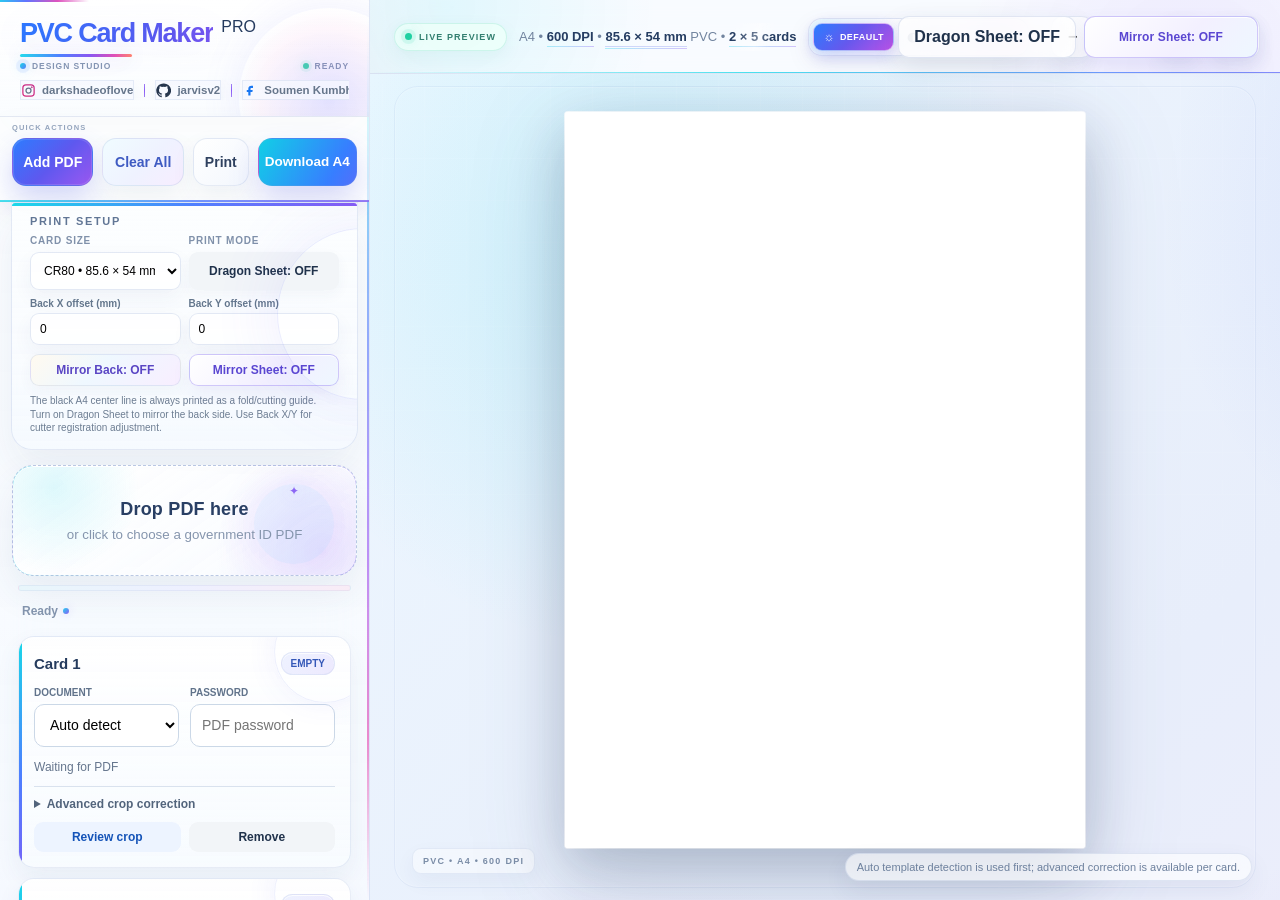
==== commit f2df2215: "Add files via upload" ====
--- a/index.html
+++ b/index.html
@@ -3,637 +3,36 @@
 <head>
 <meta charset="utf-8">
 <meta name="viewport" content="width=device-width,initial-scale=1">
-<title>PVC Card Maker Pro</title>
-<style>
-:root{--blue:#1769ff;--blue2:#0f59df;--ink:#10243d;--muted:#65768d;--line:#d9e2ee;--bg:#eef4fb;--panel:#fff;--soft:#f5f8fc;--good:#0a9b6f;--bad:#d92d20;--warn:#a96800;--shadow:0 14px 40px rgba(22,50,85,.10)}
-*{box-sizing:border-box}
-html,body{
-  height:100%;
-  margin:0;
-  font-family:Inter,Segoe UI,Arial,sans-serif;
-  color:var(--ink);
-  background:var(--bg);
-  overscroll-behavior:none
-}
-body{overflow:hidden}
-button,input,select{font:inherit}
-
-.app{
-  height:100vh;
-  display:grid;
-  grid-template-columns:370px minmax(0,1fr);
-  min-width:1180px
-}
-
-.side{
-  background:#fff;
-  border-right:1px solid var(--line);
-  overflow:auto
-}
-
-/* ── Product branding ───────────────────────────────────────────── */
-.brand{
-  padding:18px 20px 14px;
-  border-bottom:1px solid var(--line);
-  background:
-    linear-gradient(180deg,#ffffff 0%,#fbfcff 100%);
-}
-
-.brand-title{
-  display:flex;
-  align-items:center;
-  width:100%;
-  min-height:30px;
-  gap:8px;
-}
-
-.brand h1{
-  margin:0;
-  padding:0;
-  color:#17345d;
-  font-size:27px;
-  line-height:30px;
-  font-weight:800;
-  letter-spacing:-1px;
-  white-space:nowrap;
-}
-
-.brand h1 .title-accent{
-  background:linear-gradient(90deg,#1769ff 0%,#4357ee 55%,#7c3aed 100%);
-  -webkit-background-clip:text;
-  background-clip:text;
-  -webkit-text-fill-color:transparent;
-}
-
-.brand h1 .pro{
-  display:inline-flex;
-  align-items:center;
-  justify-content:center;
-  flex:0 0 auto;
-  height:19px;
-  padding:0 7px;
-  margin:0;
-  border-radius:6px;
-  color:#fff;
-  background:linear-gradient(135deg,#1769ff,#6846ee);
-  font-size:10px;
-  line-height:1;
-  font-weight:900;
-  letter-spacing:.45px;
-  -webkit-text-fill-color:#fff;
-  box-shadow:0 4px 12px rgba(82,78,238,.18);
-  white-space:nowrap;
-}
-
-.brand-social{
-  display:grid;
-  grid-template-columns:max-content 1px max-content 1px max-content;
-  align-items:center;
-  justify-content:start;
-  column-gap:10px;
-  width:100%;
-  min-height:20px;
-  margin-top:9px;
-  overflow:hidden;
-}
-
-.brand-social a{
-  display:inline-flex;
-  align-items:center;
-  justify-content:flex-start;
-  gap:6px;
-  width:max-content;
-  min-width:max-content;
-  flex:0 0 auto;
-  color:#66768b;
-  text-decoration:none;
-  font-size:11.5px;
-  font-weight:600;
-  line-height:18px;
-  letter-spacing:0;
-  white-space:nowrap;
-  transition:color .15s ease,transform .15s ease;
-}
-
-.brand-social a:hover{
-  color:#1769ff;
-  transform:translateY(-1px);
-}
-
-.brand-social svg{
-  display:block;
-  width:15px;
-  height:15px;
-  flex:0 0 15px;
-}
-
-.brand-social .instagram svg{
-  stroke:url(#igGradient);
-}
-
-.brand-social .github svg{
-  fill:#26364d;
-}
-
-.brand-social .facebook svg{
-  fill:#1877f2;
-}
-
-.brand-social .divider{
-  display:block;
-  width:1px;
-  height:13px;
-  margin:0;
-  background:#dfe5ed;
-}
-
-.brand-social .brand-handle{
-  display:inline-block;
-  position:static;
-  font-family:Inter,Segoe UI,Arial,sans-serif;
-  font-size:11.5px;
-  font-weight:600;
-  line-height:18px;
-  letter-spacing:0;
-  white-space:nowrap;
-}
-
-@media(max-width:430px){
-  .brand{padding-left:16px;padding-right:16px}
-  .brand h1{font-size:24px}
-  .brand-social{column-gap:8px}
-  .brand-social .brand-handle{font-size:10.5px}
-}
-/* ───────────────────────────────────────────────────────────────── */
-
-.toolbar{display:flex;gap:8px;padding:12px 18px;border-bottom:1px solid var(--line)}.btn{border:0;border-radius:11px;padding:11px 15px;font-weight:700;cursor:pointer}.primary{background:var(--blue);color:#fff}.primary:hover{background:var(--blue2)}.softbtn{background:#edf4ff;color:#1554b8}.graybtn{background:#f2f5f8;color:#20324b}.danger{background:#fff0ee;color:#c42d24}.drop{display:block;margin:14px 18px 8px;border:2px dashed #8eb0db;border-radius:16px;padding:27px 16px;text-align:center;background:#fbfdff;cursor:pointer;transition:.15s}.drop.active,.drop:hover{background:#f3f8ff;border-color:#4e87eb}.drop strong{display:block;font-size:16px}.drop small{display:block;margin-top:7px;color:var(--muted)}#fileInput{display:none}.progress{height:5px;margin:0 18px;background:#e8edf4;border-radius:99px;overflow:hidden}.progress>i{display:block;height:100%;width:0;background:var(--blue);transition:width .18s}.files{padding:0 18px 25px}.ready{font-size:12px;color:var(--muted);padding:10px 4px}.slot{border:1px solid var(--line);border-radius:16px;padding:15px;margin:10px 0;background:#fff;box-shadow:0 3px 10px rgba(36,59,90,.04)}.slothead{display:flex;align-items:center;justify-content:space-between;margin-bottom:12px}.slothead b{font-size:15px}.pill{font-size:10px;font-weight:800;padding:5px 9px;border-radius:99px;background:#eef2ff;color:#3558b8}.pill.good{background:#e6f8f1;color:#07835e}.pill.bad{background:#fff0ef;color:#c62d23}.grid2{display:grid;grid-template-columns:1fr 1fr;gap:11px}.field label,.smalllabel{display:block;font-size:10px;font-weight:800;text-transform:uppercase;color:#61738b;margin-bottom:6px}.field select,.field input{width:100%;height:43px;border:1px solid #cbd8e7;border-radius:10px;padding:0 11px;font-size:14px;background:#fff;outline:none}.field input:focus,.field select:focus{border-color:#80a7f8;box-shadow:0 0 0 3px #1769ff12}.status{margin-top:12px;font-size:12px;color:var(--muted);line-height:1.45}.status.good{color:var(--good)}.status.bad{color:var(--bad)}.slotactions{display:flex;gap:8px;margin-top:11px}.mini{padding:8px 10px;border-radius:9px;font-size:12px}.slottools{display:flex;gap:8px;margin-top:11px}.slottools button{flex:1}.settings{margin-top:10px;border-top:1px solid var(--line);padding-top:10px}.settings summary{cursor:pointer;font-size:12px;font-weight:800;color:#52647c}.adjustgrid{display:grid;grid-template-columns:1fr 1fr;gap:8px;margin-top:10px}.range label{font-size:10px;font-weight:800;color:#64748b;display:block}.range input{width:100%}.note{padding:10px 12px;border-radius:10px;background:#fff8e9;color:#875900;font-size:12px;line-height:1.4;margin-top:10px}.workspace{display:flex;flex-direction:column;min-width:0;min-height:0;height:100vh;overflow:hidden}.topbar{height:68px;background:#fff;border-bottom:1px solid var(--line);display:flex;align-items:center;justify-content:space-between;padding:0 18px 0 22px}.meta{font-size:13px;color:var(--muted)}.meta b{color:var(--ink)}.viewtools{display:flex;align-items:center;gap:10px}.zoomlabel{font-size:12px;color:var(--muted);min-width:46px;text-align:center}.iconbtn{width:42px;height:42px;border:1px solid #d1dceb;background:#fff;border-radius:11px;font-weight:800;cursor:pointer}.stage{position:relative;overflow-x:auto;overflow-y:scroll;flex:1;min-height:0;min-width:0;padding:35px 35px 80px;background:#dfe9f5;scroll-behavior:auto;overscroll-behavior:contain;scrollbar-gutter:stable both-edges}.sheetwrap{position:relative;margin:0 auto;width:max-content;min-width:max-content;padding-bottom:25px}.sheet{display:block;background:#fff;box-shadow:0 18px 45px rgba(24,50,78,.18)}.fabrow{position:fixed;right:18px;top:14px;z-index:8;display:flex;gap:8px}.fabrow .on{background:#e9f2ff;color:#0e55c8;border-color:#b7cff7}.bottomhint{position:fixed;left:470px;bottom:15px;z-index:5;background:rgba(255,255,255,.9);border:1px solid var(--line);border-radius:9px;padding:7px 11px;font-size:11px;color:var(--muted)}
-.modal{position:fixed;inset:0;background:rgba(12,27,47,.52);display:none;align-items:center;justify-content:center;padding:20px;z-index:50}.modal.open{display:flex}.modalcard{background:#fff;border-radius:20px;max-width:1250px;width:100%;max-height:94vh;display:flex;flex-direction:column;overflow:hidden;box-shadow:0 30px 85px rgba(12,30,55,.35)}.modalhead{padding:17px 22px;border-bottom:1px solid var(--line);display:flex;align-items:center;justify-content:space-between}.modalbody{padding:18px 20px;overflow:auto}.modalgrid{display:grid;grid-template-columns:1.05fr 1fr;gap:16px}.sourcebox{border:1px solid var(--line);border-radius:15px;background:#f5f8fc;padding:12px}.sourcewrap{position:relative;width:100%;line-height:0;background:#fff;border-radius:7px;overflow:hidden}
-.sourcecanvas{display:block;width:100%;height:auto;background:#fff;border-radius:7px}
-.crop-overlay{position:absolute;inset:0;pointer-events:none}
-.cropbox{position:absolute;border:2px solid #1769ff;background:rgba(23,105,255,.08);box-shadow:0 0 0 1px rgba(255,255,255,.9);pointer-events:auto;cursor:move;touch-action:none}
-.cropbox.backbox{border-color:#0a9b6f;background:rgba(10,155,111,.08)}
-.cropbox.active{box-shadow:0 0 0 2px #fff,0 0 0 4px #1769ff;z-index:3}
-.cropbox.backbox.active{box-shadow:0 0 0 2px #fff,0 0 0 4px #0a9b6f}
-.cropbox .tag{position:absolute;left:4px;top:4px;font:800 10px/1.2 Inter,Segoe UI,Arial,sans-serif;color:#fff;background:#1769ff;padding:4px 6px;border-radius:5px;pointer-events:none}
-.cropbox.backbox .tag{background:#0a9b6f}
-.handle{position:absolute;width:10px;height:10px;border:2px solid #fff;background:#1769ff;border-radius:2px;box-shadow:0 0 0 1px #1769ff;z-index:4}
-.cropbox.backbox .handle{background:#0a9b6f;box-shadow:0 0 0 1px #0a9b6f}
-.handle.tl{left:-6px;top:-6px;cursor:nwse-resize}.handle.tr{right:-6px;top:-6px;cursor:nesw-resize}
-.handle.bl{left:-6px;bottom:-6px;cursor:nesw-resize}.handle.br{right:-6px;bottom:-6px;cursor:nwse-resize}
-.sourceactions{display:flex;gap:8px;align-items:center;margin-top:8px;flex-wrap:wrap}
-.sourceactions .btn{padding:7px 10px;font-size:11px}
-.edithelp{font-size:11px;color:#66778d}.legend{display:flex;align-items:center;gap:10px;margin-top:8px;font-size:11px;color:var(--muted)}.dot{width:10px;height:10px;border-radius:2px;background:#1769ff}.previewgrid{display:grid;grid-template-columns:1fr 1fr;gap:14px}.previewbox{border:1px solid var(--line);border-radius:15px;padding:12px;background:#fff}.previewbox h3{margin:0 0 9px;font-size:12px}.previewbox canvas{display:block;width:100%;height:auto;background:#fff;border:1px solid #edf1f6;border-radius:8px}.cropcontrols{margin-top:14px;padding:12px;border:1px solid var(--line);border-radius:14px;background:#fafcff}.cropcontrols .row{display:grid;grid-template-columns:repeat(4,1fr);gap:10px}.modalfoot{padding:14px 20px;border-top:1px solid var(--line);display:flex;justify-content:space-between;gap:10px}.modalfoot .left,.modalfoot .right{display:flex;gap:9px}.kbd{font-size:10px;padding:2px 6px;background:#edf1f6;border-radius:5px;color:#586a80}.hidden{display:none!important}
-@media(max-width:980px){.app{grid-template-columns:1fr}.side{position:absolute;z-index:20;width:min(455px,94vw);height:100%;box-shadow:20px 0 50px rgba(0,0,0,.14)}.bottomhint{display:none}.modalgrid{grid-template-columns:1fr}.fabrow{right:10px}}
-</style>
-<style>
-.desktop-settings{padding:10px 18px 14px;border-bottom:1px solid var(--line);background:#fbfdff}.custom-size-box{margin-top:9px;padding:10px;background:#f7faff;border:1px solid var(--line);border-radius:10px}.custom-size-title{font-size:10px;font-weight:800;color:#60748d;text-transform:uppercase;margin-bottom:8px}.custom-size-grid{display:grid;grid-template-columns:1fr 1fr;gap:8px}.custom-size-grid .field label{font-size:9px}.custom-size-grid .field input{height:36px}.custom-size-note{margin-top:7px;font-size:10px;line-height:1.35;color:#6c7d92}
-.desktop-settings .settings-title{font-size:11px;font-weight:800;color:#60748d;text-transform:uppercase;margin-bottom:8px}.desktop-settings .setting-row{display:grid;grid-template-columns:1fr 1fr;gap:8px}.desktop-settings select,.desktop-settings input{width:100%;height:38px;border:1px solid #cbd8e7;border-radius:9px;background:#fff;padding:0 9px;font-size:12px}.toggleline{display:flex;align-items:center;justify-content:space-between;gap:8px;margin-top:9px;padding:9px 10px;background:#fff;border:1px solid var(--line);border-radius:9px;font-size:12px;font-weight:700;color:#31465f}.toggleline button{border:1px solid #cbd8e7;background:#f4f7fb;border-radius:8px;padding:6px 9px;font-size:11px;font-weight:800;cursor:pointer}.toggleline button.on{background:#e8f3ff;color:#0f59df;border-color:#a8c8fa}.mirror-group{display:flex;gap:8px;margin-top:9px}.mirror-group button{flex:1}.desktop-note{margin-top:8px;font-size:10px;line-height:1.35;color:#6c7d92}.back-align{display:grid;grid-template-columns:1fr 1fr;gap:8px;margin-top:8px}.back-align label{display:block;font-size:10px;font-weight:800;color:#64778d;margin-bottom:4px}.back-align input{height:32px}.printmode{font-size:10px;color:#55708f;margin-top:7px}
-@media(min-width:1500px){.app{grid-template-columns:400px minmax(0,1fr)}.brand h1{font-size:27px}.slot{padding:14px}.stage{padding:28px 28px 72px}.modalcard{max-width:1380px}}
-.stage::-webkit-scrollbar{width:12px;height:12px}.stage::-webkit-scrollbar-track{background:#d5e0ed}.stage::-webkit-scrollbar-thumb{background:#9fb2c8;border-radius:10px;border:3px solid #d5e0ed}.stage::-webkit-scrollbar-thumb:hover{background:#8198b2}
-.downloadbtn{background:linear-gradient(135deg,#0ea5e9 0%,#1769ff 52%,#6846ee 100%);color:#fff;box-shadow:0 6px 16px rgba(23,105,255,.18)}
-.downloadbtn:hover{filter:saturate(1.08) brightness(1.02)}
-#mirrorSheetSetup,#mirrorSheetBtn{border:1px solid #b9a5ff;background:linear-gradient(135deg,#fff7ed 0%,#eef8ff 45%,#f4edff 100%);color:#5b35c9;box-shadow:0 5px 14px rgba(104,70,238,.12)}
-#mirrorSheetSetup.on,#mirrorSheetBtn.on{background:linear-gradient(135deg,#1769ff 0%,#6846ee 55%,#d946ef 100%);border-color:transparent;color:#fff;box-shadow:0 7px 18px rgba(104,70,238,.25)}
-</style>
-
-<style id="colorful-ui-upgrade">
-/* ================================================================
-   COLORFUL UI UPGRADE — VISUAL ONLY
-   Core HTML structure, IDs, event handlers and application logic
-   remain untouched. This layer only adds color, motion and polish.
-   ================================================================ */
-:root{
-  --ui-cyan:#22d3ee;
-  --ui-sky:#38bdf8;
-  --ui-blue:#4f46e5;
-  --ui-violet:#8b5cf6;
-  --ui-pink:#ec4899;
-  --ui-orange:#fb923c;
-  --ui-green:#10b981;
-  --ui-glow:rgba(79,70,229,.18);
-}
-
-/* Smooth motion without changing dimensions or functionality. */
-button,.btn,.drop,.slot,.iconbtn,.field input,.field select,.toggleline button,
-.brand-social a,.settings summary,.pill{
-  transition:transform .22s ease, box-shadow .22s ease, border-color .22s ease,
-              background-color .22s ease, filter .22s ease, color .22s ease;
-}
-
-/* Animated ambient color behind the whole app. */
-.app{position:relative;isolation:isolate;}
-.app::before,
-.app::after{
-  content:"";
-  position:fixed;
-  z-index:-2;
-  pointer-events:none;
-  border-radius:50%;
-  filter:blur(70px);
-  opacity:.24;
-  animation:uiFloat 12s ease-in-out infinite alternate;
-}
-.app::before{
-  width:420px;height:420px;
-  left:-170px;top:-150px;
-  background:radial-gradient(circle,#22d3ee 0%,#6366f1 42%,transparent 72%);
-}
-.app::after{
-  width:500px;height:500px;
-  right:-220px;bottom:-190px;
-  background:radial-gradient(circle,#ec4899 0%,#8b5cf6 44%,transparent 72%);
-  animation-delay:-4s;
-}
-
-/* Brand area: richer gradient + moving color highlight. */
-.brand{
-  position:relative;
-  overflow:hidden;
-  background:
-    radial-gradient(circle at 92% 18%,rgba(56,189,248,.15),transparent 27%),
-    radial-gradient(circle at 72% 92%,rgba(139,92,246,.13),transparent 30%),
-    linear-gradient(180deg,#ffffff 0%,#f8fbff 100%);
-}
-.brand::before{
-  content:"";
-  position:absolute;
-  left:-35%;top:0;
-  width:42%;height:3px;
-  background:linear-gradient(90deg,transparent,#22d3ee,#6366f1,#ec4899,transparent);
-  filter:blur(.2px);
-  animation:brandSweep 5.5s linear infinite;
-}
-.brand::after{
-  content:"";
-  position:absolute;
-  width:120px;height:120px;
-  right:-34px;top:8px;
-  border-radius:50%;
-  background:linear-gradient(135deg,rgba(59,130,246,.14),rgba(236,72,153,.06));
-  box-shadow:0 0 40px rgba(99,102,241,.10);
-  animation:uiFloat 7s ease-in-out infinite alternate;
-  pointer-events:none;
-}
-.brand h1 .title-accent{
-  background-size:180% 100%;
-  animation:titleShift 7s ease-in-out infinite alternate;
-}
-.brand h1 .pro{
-  position:relative;
-  overflow:hidden;
-  box-shadow:0 6px 18px rgba(79,70,229,.24);
-  animation:proPulse 3.6s ease-in-out infinite;
-}
-.brand h1 .pro::after{
-  content:"";
-  position:absolute;
-  inset:-20% auto -20% -55%;
-  width:35%;
-  transform:skewX(-20deg);
-  background:linear-gradient(90deg,transparent,rgba(255,255,255,.55),transparent);
-  animation:proShine 4.8s ease-in-out infinite;
-}
-
-.brand-social a:hover{filter:saturate(1.12)}
-.brand-social .divider{position:relative;overflow:hidden}
-.brand-social .divider::after{
-  content:"";position:absolute;inset:-20px 0;
-  background:linear-gradient(180deg,transparent,#8b5cf6,transparent);
-  animation:dividerGlow 2.8s linear infinite;
-}
-
-/* Toolbar gets a colorful glassy surface while preserving button IDs. */
-.toolbar{
-  position:relative;
-  background:linear-gradient(180deg,rgba(255,255,255,.96),rgba(248,251,255,.94));
-  box-shadow:0 8px 24px rgba(38,64,104,.05);
-}
-.toolbar::after{
-  content:"";
-  position:absolute;
-  left:0;right:0;bottom:-1px;height:2px;
-  background:linear-gradient(90deg,#22d3ee,#3b82f6,#8b5cf6,#ec4899,#fb923c);
-  background-size:220% 100%;
-  animation:gradientMove 6s linear infinite;
-  opacity:.78;
-}
-.toolbar .btn{
-  position:relative;
-  overflow:hidden;
-}
-.toolbar .btn::after{
-  content:"";
-  position:absolute;
-  top:-70%;left:-35%;
-  width:24%;height:240%;
-  transform:rotate(22deg);
-  background:linear-gradient(90deg,transparent,rgba(255,255,255,.45),transparent);
-  transition:transform .45s ease;
-  pointer-events:none;
-}
-.toolbar .btn:hover::after{transform:translateX(480%) rotate(22deg)}
-.toolbar .primary{
-  background:linear-gradient(135deg,#2563eb 0%,#4f46e5 48%,#8b5cf6 100%);
-  box-shadow:0 10px 22px rgba(79,70,229,.20);
-}
-.toolbar .primary:hover{transform:translateY(-2px);box-shadow:0 14px 28px rgba(79,70,229,.26)}
-.toolbar .softbtn:hover,.toolbar .graybtn:hover{transform:translateY(-2px)}
-.toolbar .downloadbtn{
-  background:linear-gradient(135deg,#06b6d4 0%,#2563eb 45%,#7c3aed 78%,#ec4899 100%);
-  background-size:180% 180%;
-  animation:downloadFlow 6s ease-in-out infinite;
-  box-shadow:0 10px 24px rgba(37,99,235,.18);
-}
-.toolbar .downloadbtn:hover{transform:translateY(-2px) scale(1.01)}
-
-/* Print setup panel becomes a soft multi-color card. */
-.desktop-settings{
-  position:relative;
-  overflow:hidden;
-  background:
-    radial-gradient(circle at 0% 0%,rgba(34,211,238,.10),transparent 24%),
-    radial-gradient(circle at 100% 100%,rgba(139,92,246,.10),transparent 28%),
-    linear-gradient(180deg,#fcfeff,#f7faff);
-}
-.desktop-settings::before{
-  content:"";
-  position:absolute;
-  left:0;top:0;right:0;height:3px;
-  background:linear-gradient(90deg,#22d3ee,#3b82f6,#8b5cf6,#ec4899,#fb923c);
-  background-size:200% 100%;
-  animation:gradientMove 8s linear infinite;
-}
-.desktop-settings .settings-title{
-  color:#405c7f;
-  letter-spacing:.06em;
-}
-.desktop-settings .setting-row .field select,
-.desktop-settings .setting-row .field button,
-.custom-size-box,
-.toggleline,
-.back-align input,
-.mirror-group button{
-  box-shadow:0 5px 14px rgba(37,76,126,.045);
-}
-.desktop-settings select:focus,.desktop-settings input:focus{box-shadow:0 0 0 3px rgba(79,70,229,.10),0 8px 18px rgba(37,76,126,.06)}
-
-/* Upload drop zone: animated color border + subtle breathing glow. */
-.drop{
-  position:relative;
-  overflow:hidden;
-  border:1.5px dashed #9bb7da;
-  background:
-    radial-gradient(circle at 15% 25%,rgba(34,211,238,.10),transparent 28%),
-    radial-gradient(circle at 88% 75%,rgba(139,92,246,.11),transparent 32%),
-    linear-gradient(135deg,#ffffff,#f9fbff 54%,#fbf8ff);
-  box-shadow:0 8px 24px rgba(51,84,130,.05);
-}
-.drop::before{
-  content:"";
-  position:absolute;
-  inset:-2px;
-  border-radius:inherit;
-  padding:1px;
-  background:linear-gradient(90deg,#22d3ee,#3b82f6,#8b5cf6,#ec4899,#fb923c,#22d3ee);
-  background-size:220% 100%;
-  animation:gradientMove 7s linear infinite;
-  -webkit-mask:linear-gradient(#000 0 0) content-box,linear-gradient(#000 0 0);
-  -webkit-mask-composite:xor;
-  mask-composite:exclude;
-  pointer-events:none;
-  opacity:.8;
-}
-.drop::after{
-  content:"";
-  position:absolute;
-  width:80px;height:80px;
-  right:-18px;top:-28px;
-  border-radius:50%;
-  background:rgba(59,130,246,.08);
-  box-shadow:0 0 40px rgba(139,92,246,.12);
-  animation:uiFloat 6s ease-in-out infinite alternate;
-}
-.drop:hover,.drop.active{
-  transform:translateY(-1px);
-  border-color:#6d8df5;
-  box-shadow:0 14px 30px rgba(79,70,229,.12);
-}
-.drop strong{position:relative;z-index:1;color:#263f61}
-.drop small{position:relative;z-index:1}
-
-.progress{
-  position:relative;
-  overflow:hidden;
-  background:linear-gradient(90deg,#eaf1fa,#eef0ff,#fbefff);
-}
-.progress>i{
-  background:linear-gradient(90deg,#22d3ee,#3b82f6,#8b5cf6,#ec4899);
-  background-size:200% 100%;
-  animation:gradientMove 2.8s linear infinite;
-  box-shadow:0 0 14px rgba(79,70,229,.25);
-}
-
-/* File cards: colorful edge glow and lift on hover. */
-.slot{
-  position:relative;
-  overflow:hidden;
-  background:linear-gradient(180deg,rgba(255,255,255,.98),rgba(249,252,255,.98));
-  box-shadow:0 5px 16px rgba(36,59,90,.05);
-}
-.slot::before{
-  content:"";
-  position:absolute;
-  left:0;top:0;bottom:0;width:3px;
-  background:linear-gradient(180deg,#22d3ee,#3b82f6,#8b5cf6,#ec4899);
-  background-size:100% 180%;
-  animation:sideFlow 5s ease-in-out infinite;
-}
-.slot:hover{
-  transform:translateY(-2px);
-  border-color:#bdd1f4;
-  box-shadow:0 12px 28px rgba(44,75,121,.10);
-}
-.slot .pill.good{
-  background:linear-gradient(135deg,#dcfce7,#d1fae5);
-  color:#047857;
-  box-shadow:inset 0 0 0 1px rgba(16,185,129,.10);
-}
-.slot .pill:not(.good):not(.bad){
-  background:linear-gradient(135deg,#eef2ff,#ede9fe);
-}
-.slot .status.good{font-weight:700}
-
-/* Inputs get a crisp neon edge while staying native/compact. */
-.field input:hover,.field select:hover{border-color:#a9bce0;box-shadow:0 6px 15px rgba(55,91,145,.06)}
-.settings summary:hover{color:#5b46cf;transform:translateX(2px)}
-
-/* Workspace: modern animated aurora background around the real A4 canvas. */
-.workspace{position:relative;background:#e9f0fa}
-.topbar{
-  position:relative;
-  overflow:hidden;
-  background:
-    radial-gradient(circle at 12% -30%,rgba(34,211,238,.09),transparent 30%),
-    radial-gradient(circle at 90% 130%,rgba(139,92,246,.09),transparent 34%),
-    #fff;
-}
-.topbar::after{
-  content:"";
-  position:absolute;
-  left:0;right:0;bottom:0;height:2px;
-  background:linear-gradient(90deg,transparent,#22d3ee,#3b82f6,#8b5cf6,#ec4899,transparent);
-  background-size:180% 100%;
-  animation:gradientMove 7s linear infinite;
-  opacity:.55;
-}
-.meta b{position:relative;color:#284d82}
-.meta b::after{content:"";position:absolute;left:0;right:0;bottom:-3px;height:1px;background:linear-gradient(90deg,#22d3ee,#8b5cf6);opacity:.35}
-.iconbtn:hover,.viewtools .graybtn:hover{transform:translateY(-2px);box-shadow:0 8px 18px rgba(43,71,111,.10);border-color:#b8c7e4}
-
-.stage{
-  background:
-    radial-gradient(circle at 12% 10%,rgba(34,211,238,.15),transparent 24%),
-    radial-gradient(circle at 83% 16%,rgba(59,130,246,.13),transparent 22%),
-    radial-gradient(circle at 78% 84%,rgba(139,92,246,.14),transparent 25%),
-    radial-gradient(circle at 18% 80%,rgba(236,72,153,.08),transparent 21%),
-    linear-gradient(135deg,#e9f2fb 0%,#e4ebf8 48%,#eee9fa 100%);
-  background-size:180% 180%;
-  animation:stageAurora 18s ease-in-out infinite alternate;
-}
-.stage::before{
-  content:"";
-  position:absolute;
-  inset:0;
-  pointer-events:none;
-  opacity:.28;
-  background-image:
-    linear-gradient(rgba(255,255,255,.28) 1px,transparent 1px),
-    linear-gradient(90deg,rgba(255,255,255,.28) 1px,transparent 1px);
-  background-size:34px 34px;
-  mask-image:linear-gradient(to bottom,rgba(0,0,0,.42),transparent 72%);
-}
-.sheetwrap{filter:drop-shadow(0 22px 32px rgba(35,57,93,.13))}
-.sheet{box-shadow:0 18px 45px rgba(24,50,78,.16),0 0 0 1px rgba(255,255,255,.65)}
-
-/* Floating utility buttons. */
-.fabrow .btn{
-  backdrop-filter:blur(10px);
-  background:rgba(255,255,255,.84);
-  box-shadow:0 9px 24px rgba(42,68,111,.10);
-}
-.fabrow .btn:hover{transform:translateY(-2px)}
-#mirrorBackBtn.on,#mirrorSheetBtn.on{
-  animation:activeButtonGlow 2.6s ease-in-out infinite;
-}
-
-.bottomhint{
-  backdrop-filter:blur(12px);
-  background:rgba(255,255,255,.74);
-  box-shadow:0 8px 18px rgba(40,68,110,.08);
-}
-
-/* Modal gains a premium glass overlay, with all existing behavior intact. */
-.modal{backdrop-filter:blur(6px);background:rgba(10,26,49,.48)}
-.modalcard{
-  position:relative;
-  border:1px solid rgba(255,255,255,.62);
-  box-shadow:0 35px 100px rgba(14,29,53,.30);
-}
-.modalcard::before{
-  content:"";
-  position:absolute;
-  left:0;right:0;top:0;height:3px;
-  background:linear-gradient(90deg,#22d3ee,#3b82f6,#8b5cf6,#ec4899,#fb923c);
-  background-size:220% 100%;
-  animation:gradientMove 7s linear infinite;
-  z-index:2;
-}
-.modalhead{background:linear-gradient(180deg,#ffffff,#fbfcff)}
-.sourcebox,.previewbox,.cropcontrols{
-  box-shadow:0 7px 18px rgba(39,66,106,.05);
-}
-.cropbox.active{animation:cropPulse 1.9s ease-in-out infinite}
-
-/* Gentle status shimmer. */
-.ready{position:relative}
-.ready::after{
-  content:"";
-  display:inline-block;
-  width:6px;height:6px;
-  margin-left:5px;
-  border-radius:50%;
-  background:linear-gradient(135deg,#22d3ee,#8b5cf6);
-  box-shadow:0 0 10px rgba(99,102,241,.28);
-  animation:statusPulse 2.2s ease-in-out infinite;
-  vertical-align:1px;
-}
-
-@keyframes uiFloat{
-  0%{transform:translate3d(0,0,0) rotate(0deg)}
-  100%{transform:translate3d(18px,-14px,0) rotate(4deg)}
-}
-@keyframes brandSweep{
-  0%{left:-35%}
-  100%{left:110%}
-}
-@keyframes titleShift{
-  0%{background-position:0% 50%}
-  100%{background-position:100% 50%}
-}
-@keyframes proPulse{
-  0%,100%{box-shadow:0 6px 18px rgba(79,70,229,.20)}
-  50%{box-shadow:0 7px 24px rgba(139,92,246,.34)}
-}
-@keyframes proShine{
-  0%,55%{transform:translateX(0) skewX(-20deg);opacity:0}
-  65%{opacity:1}
-  84%,100%{transform:translateX(420%) skewX(-20deg);opacity:0}
-}
-@keyframes dividerGlow{
-  0%{transform:translateY(-35px)}
-  100%{transform:translateY(35px)}
-}
-@keyframes gradientMove{
-  0%{background-position:0% 50%}
-  100%{background-position:200% 50%}
-}
-@keyframes downloadFlow{
-  0%,100%{background-position:0% 50%}
-  50%{background-position:100% 50%}
-}
-@keyframes sideFlow{
-  0%,100%{background-position:50% 0%}
-  50%{background-position:50% 100%}
-}
-@keyframes stageAurora{
-  0%{background-position:0% 0%}
-  100%{background-position:100% 100%}
-}
-@keyframes activeButtonGlow{
-  0%,100%{box-shadow:0 7px 18px rgba(104,70,238,.20)}
-  50%{box-shadow:0 10px 26px rgba(236,72,153,.24)}
-}
-@keyframes cropPulse{
-  0%,100%{filter:drop-shadow(0 0 0 rgba(79,70,229,0))}
-  50%{filter:drop-shadow(0 0 7px rgba(79,70,229,.26))}
-}
-@keyframes statusPulse{
-  0%,100%{transform:scale(.82);opacity:.65}
-  50%{transform:scale(1.18);opacity:1}
-}
-
-@media (prefers-reduced-motion: reduce){
-  *,*::before,*::after{
-    animation-duration:.001ms!important;
-    animation-iteration-count:1!important;
-    transition-duration:.001ms!important;
-    scroll-behavior:auto!important;
-  }
-}
-</style>
-
+<title>PVC Card Maker Pro — Hardcore Ultra Studio</title>
+
+
+
+
+
+
+
+<link rel="stylesheet" href="css/core.css">
+<link rel="stylesheet" href="css/legacy-colorful.css">
+<link rel="stylesheet" href="css/manual-crop.css">
+<link rel="stylesheet" href="css/ultra-theme.css">
+<link rel="stylesheet" href="css/ultra-motion.css">
+<link rel="stylesheet" href="css/final-polish.css">
+<link rel="stylesheet" href="css/theme-switcher.css">
+<link rel="stylesheet" href="css/themes.css">
 </head>
 <body>
+<div class="ultra-scene" aria-hidden="true">
+  <div class="scene-grid"></div>
+  <div class="scene-vignette"></div>
+  <div class="scene-blob blob-1"></div>
+  <div class="scene-blob blob-2"></div>
+  <div class="scene-blob blob-3"></div>
+  <div class="scene-blob blob-4"></div>
+  <div class="scene-beam beam-1"></div>
+  <div class="scene-beam beam-2"></div>
+  <div class="scene-stars"><i class="star s1"></i><i class="star s2"></i><i class="star s3"></i><i class="star s4"></i><i class="star s5"></i><i class="star s6"></i><i class="star s7"></i><i class="star s8"></i><i class="star s9"></i><i class="star s10"></i><i class="star s11"></i><i class="star s12"></i><i class="star s13"></i><i class="star s14"></i><i class="star s15"></i><i class="star s16"></i><i class="star s17"></i><i class="star s18"></i></div>
+</div>
+
 <div class="app">
   <aside class="side">
     <div class="brand">
@@ -642,6 +41,10 @@
         <span class="pro">PRO</span>
       </div>
 
+      <div class="brand-meta-row">
+        <span class="brand-kicker"><i></i> DESIGN STUDIO</span>
+        <span class="brand-status"><b></b> READY</span>
+      </div>
       <div class="brand-social" aria-label="Creator links">
         <a
           class="instagram"
@@ -696,6 +99,13 @@
       </div>
     </div>
 
+    <div class="ultra-workflow" aria-hidden="true">
+      <div class="ultra-tab active"><span class="tab-icon">✦</span><span>Workspace</span></div>
+      <div class="ultra-tab"><span class="tab-icon">↥</span><span>Import</span></div>
+      <div class="ultra-tab"><span class="tab-icon">⌗</span><span>Crop Studio</span></div>
+      <div class="ultra-tab"><span class="tab-icon">▣</span><span>Print Lab</span></div>
+    </div>
+
     <div class="toolbar"><button class="btn primary" id="addBtn">Add PDF</button><button class="btn softbtn" id="clearBtn">Clear All</button><button class="btn graybtn" id="printBtn">Print</button><button class="btn downloadbtn" id="downloadBtn">Download A4</button></div>
     <div class="desktop-settings"><div class="settings-title">Print setup</div><div class="setting-row"><div class="field"><label>Card size</label><select id="cardSize"><option value="85.6x54">CR80 • 85.6 × 54 mm</option><option value="86x54">Preset • 86 × 54 mm</option><option value="86.6x54.4">Preset • 86.6 × 54.4 mm</option><option value="87x55">Preset • 87 × 55 mm</option><option value="custom">Custom • enter size</option></select></div><div class="field"><label>Print mode</label><button class="btn mini graybtn" id="dragonSetup" style="width:100%;height:38px">Dragon Sheet: OFF</button></div></div><div id="customSizeBox" class="custom-size-box hidden"><div class="custom-size-title">Custom card size (mm)</div><div class="custom-size-grid"><div class="field"><label>Width</label><input id="customW" type="number" min="40" max="100" step="0.1" value="85.6"></div><div class="field"><label>Height</label><input id="customH" type="number" min="30" max="70" step="0.1" value="54"></div></div><div class="custom-size-note">Enter the physical PVC cutting size. The preview, crop ratio and A4 layout update automatically.</div></div><div class="back-align"><div><label>Back X offset (mm)</label><input id="backX" type="number" min="-5" max="5" step="0.1" value="0"></div><div><label>Back Y offset (mm)</label><input id="backY" type="number" min="-5" max="5" step="0.1" value="0"></div></div><div class="mirror-group"><button class="btn mini graybtn" id="mirrorBackSetup">Mirror Back: OFF</button><button class="btn mini graybtn" id="mirrorSheetSetup">Mirror Sheet: OFF</button></div><div class="desktop-note">The black A4 center line is always printed as a fold/cutting guide. Turn on Dragon Sheet to mirror the back side. Use Back X/Y for cutter registration adjustment.</div></div>
     <label class="drop" id="drop"><strong>Drop PDF here</strong><small>or click to choose a government ID PDF</small></label>
@@ -704,8 +114,12 @@
     <div class="files"><div class="ready" id="ready">Ready</div><div id="slots"></div></div>
   </aside>
   <main class="workspace">
-    <div class="topbar"><div class="meta">A4 • <b>600 DPI</b> • <b id="sizeMeta">85.6 × 54 mm</b> PVC • <b>2 × 5 cards</b></div><div class="viewtools"><button class="iconbtn" id="minus" title="Zoom out">−</button><div class="zoomlabel" id="zoomLabel">Fit</div><button class="iconbtn" id="plus" title="Zoom in">＋</button><button class="btn graybtn" id="fitBtn">Fit</button></div></div>
-    <div class="stage" id="stage"><div class="fabrow"><button class="btn graybtn" id="mirrorBackBtn" title="Dragon Sheet: mirror the back side">Dragon Sheet: OFF</button><button class="btn graybtn" id="mirrorSheetBtn" title="Mirror the complete A4 sheet">Sheet ↔</button></div><div class="sheetwrap" id="sheetwrap"><canvas class="sheet" id="sheet" width="4961" height="7016"></canvas></div></div>
+    <div class="topbar"><div class="topbar-left"><div class="live-pill"><span></span> LIVE PREVIEW</div><div class="meta">A4 • <b>600 DPI</b> • <b id="sizeMeta">85.6 × 54 mm</b> PVC • <b>2 × 5 cards</b></div><div class="theme-switcher" id="themeSwitcher" aria-label="Theme selector" role="group">
+        <button type="button" class="theme-btn active" id="themeDefault" data-theme="default" aria-label="Default theme" title="Default theme"><span class="theme-icon">☼</span><span class="theme-label">Default</span></button>
+        <button type="button" class="theme-btn" id="themeDark" data-theme="dark" aria-label="Dark theme" title="Dark theme"><span class="theme-icon">◐</span><span class="theme-label">Dark</span></button>
+        <button type="button" class="theme-btn" id="themeVivid" data-theme="vivid" aria-label="Vibrant theme" title="Vibrant colorful theme"><span class="theme-icon">✦</span><span class="theme-label">Vivid</span></button>
+      </div></div><div class="viewtools"><button class="iconbtn" id="minus" title="Zoom out">−</button><div class="zoomlabel" id="zoomLabel">Fit</div><button class="iconbtn" id="plus" title="Zoom in">＋</button><button class="btn graybtn" id="fitBtn">Fit</button></div></div>
+    <div class="stage" id="stage"><div class="stage-watermark" aria-hidden="true">PVC • A4 • 600 DPI</div><div class="fabrow"><button class="btn graybtn" id="mirrorBackBtn" title="Dragon Sheet: mirror the back side">Dragon Sheet: OFF</button><button class="btn graybtn" id="mirrorSheetBtn" title="Mirror the complete A4 sheet">Sheet ↔</button></div><div class="sheetwrap" id="sheetwrap"><canvas class="sheet" id="sheet" width="4961" height="7016"></canvas></div></div>
   </main>
 </div>
 <div class="bottomhint">Auto template detection is used first; advanced correction is available per card.</div>
@@ -717,7 +131,7 @@
       <div class="modalgrid">
         <div>
           <div class="smalllabel">Source PDF • detected boundaries</div>
-          <div class="sourcebox"><div class="sourcewrap" id="sourceWrap"><canvas class="sourcecanvas" id="sourcePreview"></canvas><div class="crop-overlay" id="cropOverlay"></div></div><div class="sourceactions"><button class="btn softbtn" id="editFrontBtn">Edit Front</button><button class="btn softbtn" id="editBackBtn">Edit Back</button><span class="edithelp">Drag a box to move • drag a corner to resize</span></div><div class="legend"><span class="dot"></span> Blue = Front • Green = Back • Selected card ratio locked</div></div>
+          <div class="sourcebox"><div class="sourcewrap" id="sourceWrap"><canvas class="sourcecanvas" id="sourcePreview"></canvas><div class="crop-overlay" id="cropOverlay"></div><div class="manual-select-layer" id="manualSelectLayer"></div></div><div class="sourceactions"><button class="btn softbtn" id="editFrontBtn">Edit Front</button><button class="btn softbtn" id="editBackBtn">Edit Back</button><button class="btn precision-btn" id="precisionCropBtn">Manual Crop</button><span class="edithelp">Drag a box to move • drag a corner to resize • Manual Crop lets you draw a fresh selection using the selected card size</span></div><div class="legend"><span class="dot"></span> Blue = Front • Green = Back • Selected card ratio locked</div><div class="cropstatus" id="cropStatus">Auto-detect runs first. Use <b>Manual Crop</b> when the document is unusual or the automatic box needs a fresh selection.</div></div>
         </div>
         <div>
           <div class="previewgrid"><div class="previewbox"><h3>FRONT</h3><canvas id="frontPreview"></canvas></div><div class="previewbox"><h3>BACK</h3><canvas id="backPreview"></canvas></div></div>
@@ -968,6 +382,83 @@
     window.addEventListener('pointermove',move);window.addEventListener('pointerup',up,{once:true});
   };
 }
+let precisionCropMode=false,precisionSelecting=false,precisionStart=null,precisionSide='front',precisionBox=null;
+function setPrecisionMode(enabled,side=activeEditSide){
+  precisionCropMode=!!enabled;precisionSide=side||activeEditSide||'front';activeEditSide=precisionSide;
+  const layer=$('manualSelectLayer');
+  if(!layer)return;
+  layer.classList.toggle('active',precisionCropMode);
+  const btn=$('precisionCropBtn');
+  if(btn)btn.textContent=precisionCropMode?`Drawing ${precisionSide==='front'?'Front':'Back'} • drag on PDF`:'Manual Crop';
+  const st=$('cropStatus');
+  if(st)st.innerHTML=precisionCropMode
+    ? `<b>${precisionSide==='front'?'Front':'Back'} manual crop active.</b> Drag across the source PDF to draw a fresh crop using the currently selected card size. The ratio is locked automatically.`
+    : `Auto-detect runs first. Use <b>Manual Crop</b> when the document is unusual or the automatic box needs a fresh selection.`;
+  if(!precisionCropMode){precisionSelecting=false;precisionStart=null;if(precisionBox)precisionBox.remove();precisionBox=null;}
+}
+function sourcePointFromEvent(e){
+  const c=activeJob?.render.sourceCanvas||activeJob?.render.canvas;
+  const p=$('sourcePreview');
+  if(!c||!p)return null;
+  const rect=p.getBoundingClientRect();
+  const sx=p.width/c.width, sy=p.height/c.height;
+  return {
+    x:Math.max(0,Math.min(c.width,(e.clientX-rect.left)/sx)),
+    y:Math.max(0,Math.min(c.height,(e.clientY-rect.top)/sy)),
+    scale:sx
+  };
+}
+function updatePrecisionBox(x,y,w,h,scale){
+  const layer=$('manualSelectLayer');
+  if(!layer)return;
+  if(!precisionBox){precisionBox=document.createElement('div');precisionBox.className='manual-select-box';layer.appendChild(precisionBox);}
+  precisionBox.style.left=(x*scale)+'px';precisionBox.style.top=(y*scale)+'px';
+  precisionBox.style.width=(w*scale)+'px';precisionBox.style.height=(h*scale)+'px';
+  precisionBox.dataset.ratioLabel=`${CARD_W_MM.toFixed(1).replace(/\.0$/,'')} × ${CARD_H_MM.toFixed(1).replace(/\.0$/,'')} mm  •  ${(CARD_W/CARD_H).toFixed(3)}:1`;
+}
+function clampSelection(x,y,w,h,c){
+  w=Math.max(120,Math.min(c.width,w));h=Math.max(120,Math.min(c.height,h));
+  if(x<0)x=0;if(y<0)y=0;if(x+w>c.width)x=c.width-w;if(y+h>c.height)y=c.height-h;
+  return{x,y,w,h};
+}
+function bindPrecisionCropper(){
+  const layer=$('manualSelectLayer');if(!layer)return;
+  layer.onpointerdown=e=>{
+    if(!precisionCropMode||!activeJob)return;
+    e.preventDefault();layer.setPointerCapture?.(e.pointerId);
+    const c=activeJob.render.sourceCanvas||activeJob.render.canvas,p=sourcePointFromEvent(e);if(!p)return;
+    precisionSelecting=true;precisionStart={x:p.x,y:p.y};
+    if(precisionBox)precisionBox.remove();precisionBox=null;
+    updatePrecisionBox(p.x,p.y,1,1,p.scale);
+  };
+  layer.onpointermove=e=>{
+    if(!precisionSelecting||!activeJob||!precisionStart)return;
+    e.preventDefault();const c=activeJob.render.sourceCanvas||activeJob.render.canvas,p=sourcePointFromEvent(e);if(!p)return;
+    const dx=p.x-precisionStart.x,dy=p.y-precisionStart.y,ratio=CARD_W/CARD_H;
+    let w=Math.max(120,Math.abs(dx),Math.abs(dy)*ratio),h=w/ratio;
+    if(w>c.width)w=c.width;h=w/ratio;if(h>c.height){h=c.height;w=h*ratio;}
+    let x=dx<0?precisionStart.x-w:precisionStart.x;
+    let y=dy<0?precisionStart.y-h:precisionStart.y;
+    const r=clampSelection(x,y,w,h,c);updatePrecisionBox(r.x,r.y,r.w,r.h,p.scale);
+  };
+  const finish=e=>{
+    if(!precisionSelecting||!activeJob||!precisionStart)return;
+    const c=activeJob.render.sourceCanvas||activeJob.render.canvas,p=sourcePointFromEvent(e);precisionSelecting=false;
+    if(!p){setPrecisionMode(false);return;}
+    const dx=p.x-precisionStart.x,dy=p.y-precisionStart.y,ratio=CARD_W/CARD_H;
+    let w=Math.max(120,Math.abs(dx),Math.abs(dy)*ratio),h=w/ratio;
+    if(w>c.width)w=c.width;h=w/ratio;if(h>c.height){h=c.height;w=h*ratio;}
+    let x=dx<0?precisionStart.x-w:precisionStart.x;
+    let y=dy<0?precisionStart.y-h:precisionStart.y;
+    const r=clampSelection(x,y,w,h,c);
+    activeJob.det[precisionSide]=r;activeJob.det.source='Manual crop';activeJob.det.mode='cover';
+    activeJob.detBase=cloneDet(activeJob.det);activeJob.adjust={x:0,y:0,w:0,h:0};
+    rebuildJobCrop(activeJob);renderCropBoxes(activeJob.det,p.scale,precisionSide);updateModalPreviews();drawSheet();syncModalSliders(activeJob);
+    const st=$('cropStatus');if(st)st.innerHTML=`<b>${precisionSide==='front'?'Front':'Back'} crop set.</b> Exact card ratio locked to ${CARD_W_MM.toFixed(1).replace(/\\.0$/,'')} × ${CARD_H_MM.toFixed(1).replace(/\\.0$/,'')} mm. You can redraw or drag the box for final alignment.`;
+    setPrecisionMode(false);
+  };
+  layer.addEventListener('pointerup',finish);layer.addEventListener('pointercancel',finish);
+}
 function updateModalPreviews(){
   $('frontPreview').getContext('2d').clearRect(0,0,CARD_W,CARD_H);$('frontPreview').getContext('2d').drawImage(activeJob.previewFront,0,0);
   $('backPreview').getContext('2d').clearRect(0,0,CARD_W,CARD_H);$('backPreview').getContext('2d').drawImage(activeJob.previewBack,0,0);
@@ -975,6 +466,7 @@
 function syncModalSliders(job){$('adjX').value=job.adjust.x;$('adjY').value=job.adjust.y;$('adjW').value=job.adjust.w;$('adjH').value=job.adjust.h}
 let activeJob=null,activeEditSide='front';
 function showCropPreview(job){
+  setPrecisionMode(false);
   activeJob=job;syncModalSliders(job);rebuildJobCrop(job);
   $('modalTitle').textContent=`Crop Review — Card ${job.index+1} — ${job.det.type}`;
   $('modalSub').textContent=`${job.det.source} • ${Math.round(job.det.confidence*100)}% confidence`;
@@ -987,8 +479,9 @@
     if(!activeJob)return;activeJob.adjust[k]=parseFloat($(id).value);rebuildJobCrop(activeJob);
     previewSource(activeJob.render.sourceCanvas||activeJob.render.canvas,activeJob.det,activeEditSide);updateModalPreviews();drawSheet();
   });
-  $('editFrontBtn').onclick=()=>{activeEditSide='front';if(activeJob)previewSource(activeJob.render.sourceCanvas||activeJob.render.canvas,activeJob.det,activeEditSide)};
-  $('editBackBtn').onclick=()=>{activeEditSide='back';if(activeJob)previewSource(activeJob.render.sourceCanvas||activeJob.render.canvas,activeJob.det,activeEditSide)};
+  $('editFrontBtn').onclick=()=>{setPrecisionMode(false,'front');activeEditSide='front';if(activeJob)previewSource(activeJob.render.sourceCanvas||activeJob.render.canvas,activeJob.det,activeEditSide)};
+  $('editBackBtn').onclick=()=>{setPrecisionMode(false,'back');activeEditSide='back';if(activeJob)previewSource(activeJob.render.sourceCanvas||activeJob.render.canvas,activeJob.det,activeEditSide)};
+  $('precisionCropBtn').onclick=()=>{if(!activeJob)return;setPrecisionMode(!precisionCropMode,activeEditSide)};
   $('resetCropBtn').onclick=()=>{
     if(!activeJob)return;activeJob.det=cloneDet(activeJob.detBase);activeJob.adjust={x:0,y:0,w:0,h:0};
     syncModalSliders(activeJob);rebuildJobCrop(activeJob);previewSource(activeJob.render.sourceCanvas||activeJob.render.canvas,activeJob.det,activeEditSide);updateModalPreviews();drawSheet();
@@ -1000,6 +493,7 @@
   $('useBtn').onclick=()=>{$('modal').classList.remove('open');if(activeJob){cards[activeJob.index].front=activeJob.previewFront;cards[activeJob.index].back=activeJob.previewBack;cards[activeJob.index].status=`${activeJob.det.type} • crop manually reviewed and aligned`;drawSheet();renderSlots()}};
 }
 bindModal();
+bindPrecisionCropper();
 async function loadPdf(file,password=''){
   progress.style.width='7%';
   const pdfjsLib=await ensurePdfJs();
@@ -1159,5 +653,7 @@
 window.addEventListener('error',e=>{if(e&&e.message)ready.textContent='App error: '+e.message.slice(0,180)});window.addEventListener('unhandledrejection',e=>{const m=e&&e.reason?(e.reason.message||String(e.reason)):'Unexpected error';ready.textContent='Error: '+String(m).slice(0,180)});
 renderSlots();drawSheet();
 </script>
+<script src="js/visual-motion.js"></script>
+
 </body>
-</html>
+</html>
--- a/css/core.css
+++ b/css/core.css
@@ -0,0 +1,191 @@
+
+:root{--blue:#1769ff;--blue2:#0f59df;--ink:#10243d;--muted:#65768d;--line:#d9e2ee;--bg:#eef4fb;--panel:#fff;--soft:#f5f8fc;--good:#0a9b6f;--bad:#d92d20;--warn:#a96800;--shadow:0 14px 40px rgba(22,50,85,.10)}
+*{box-sizing:border-box}
+html,body{
+  height:100%;
+  margin:0;
+  font-family:Inter,Segoe UI,Arial,sans-serif;
+  color:var(--ink);
+  background:var(--bg);
+  overscroll-behavior:none
+}
+body{overflow:hidden}
+button,input,select{font:inherit}
+
+.app{
+  height:100vh;
+  display:grid;
+  grid-template-columns:370px minmax(0,1fr);
+  min-width:1180px
+}
+
+.side{
+  background:#fff;
+  border-right:1px solid var(--line);
+  overflow:auto
+}
+
+/* ── Product branding ───────────────────────────────────────────── */
+.brand{
+  padding:18px 20px 14px;
+  border-bottom:1px solid var(--line);
+  background:
+    linear-gradient(180deg,#ffffff 0%,#fbfcff 100%);
+}
+
+.brand-title{
+  display:flex;
+  align-items:center;
+  width:100%;
+  min-height:30px;
+  gap:8px;
+}
+
+.brand h1{
+  margin:0;
+  padding:0;
+  color:#17345d;
+  font-size:27px;
+  line-height:30px;
+  font-weight:800;
+  letter-spacing:-1px;
+  white-space:nowrap;
+}
+
+.brand h1 .title-accent{
+  background:linear-gradient(90deg,#1769ff 0%,#4357ee 55%,#7c3aed 100%);
+  -webkit-background-clip:text;
+  background-clip:text;
+  -webkit-text-fill-color:transparent;
+}
+
+.brand h1 .pro{
+  display:inline-flex;
+  align-items:center;
+  justify-content:center;
+  flex:0 0 auto;
+  height:19px;
+  padding:0 7px;
+  margin:0;
+  border-radius:6px;
+  color:#fff;
+  background:linear-gradient(135deg,#1769ff,#6846ee);
+  font-size:10px;
+  line-height:1;
+  font-weight:900;
+  letter-spacing:.45px;
+  -webkit-text-fill-color:#fff;
+  box-shadow:0 4px 12px rgba(82,78,238,.18);
+  white-space:nowrap;
+}
+
+.brand-social{
+  display:grid;
+  grid-template-columns:max-content 1px max-content 1px max-content;
+  align-items:center;
+  justify-content:start;
+  column-gap:10px;
+  width:100%;
+  min-height:20px;
+  margin-top:9px;
+  overflow:hidden;
+}
+
+.brand-social a{
+  display:inline-flex;
+  align-items:center;
+  justify-content:flex-start;
+  gap:6px;
+  width:max-content;
+  min-width:max-content;
+  flex:0 0 auto;
+  color:#66768b;
+  text-decoration:none;
+  font-size:11.5px;
+  font-weight:600;
+  line-height:18px;
+  letter-spacing:0;
+  white-space:nowrap;
+  transition:color .15s ease,transform .15s ease;
+}
+
+.brand-social a:hover{
+  color:#1769ff;
+  transform:translateY(-1px);
+}
+
+.brand-social svg{
+  display:block;
+  width:15px;
+  height:15px;
+  flex:0 0 15px;
+}
+
+.brand-social .instagram svg{
+  stroke:url(#igGradient);
+}
+
+.brand-social .github svg{
+  fill:#26364d;
+}
+
+.brand-social .facebook svg{
+  fill:#1877f2;
+}
+
+.brand-social .divider{
+  display:block;
+  width:1px;
+  height:13px;
+  margin:0;
+  background:#dfe5ed;
+}
+
+.brand-social .brand-handle{
+  display:inline-block;
+  position:static;
+  font-family:Inter,Segoe UI,Arial,sans-serif;
+  font-size:11.5px;
+  font-weight:600;
+  line-height:18px;
+  letter-spacing:0;
+  white-space:nowrap;
+}
+
+@media(max-width:430px){
+  .brand{padding-left:16px;padding-right:16px}
+  .brand h1{font-size:24px}
+  .brand-social{column-gap:8px}
+  .brand-social .brand-handle{font-size:10.5px}
+}
+/* ───────────────────────────────────────────────────────────────── */
+
+.toolbar{display:flex;gap:8px;padding:12px 18px;border-bottom:1px solid var(--line)}.btn{border:0;border-radius:11px;padding:11px 15px;font-weight:700;cursor:pointer}.primary{background:var(--blue);color:#fff}.primary:hover{background:var(--blue2)}.softbtn{background:#edf4ff;color:#1554b8}.graybtn{background:#f2f5f8;color:#20324b}.danger{background:#fff0ee;color:#c42d24}.drop{display:block;margin:14px 18px 8px;border:2px dashed #8eb0db;border-radius:16px;padding:27px 16px;text-align:center;background:#fbfdff;cursor:pointer;transition:.15s}.drop.active,.drop:hover{background:#f3f8ff;border-color:#4e87eb}.drop strong{display:block;font-size:16px}.drop small{display:block;margin-top:7px;color:var(--muted)}#fileInput{display:none}.progress{height:5px;margin:0 18px;background:#e8edf4;border-radius:99px;overflow:hidden}.progress>i{display:block;height:100%;width:0;background:var(--blue);transition:width .18s}.files{padding:0 18px 25px}.ready{font-size:12px;color:var(--muted);padding:10px 4px}.slot{border:1px solid var(--line);border-radius:16px;padding:15px;margin:10px 0;background:#fff;box-shadow:0 3px 10px rgba(36,59,90,.04)}.slothead{display:flex;align-items:center;justify-content:space-between;margin-bottom:12px}.slothead b{font-size:15px}.pill{font-size:10px;font-weight:800;padding:5px 9px;border-radius:99px;background:#eef2ff;color:#3558b8}.pill.good{background:#e6f8f1;color:#07835e}.pill.bad{background:#fff0ef;color:#c62d23}.grid2{display:grid;grid-template-columns:1fr 1fr;gap:11px}.field label,.smalllabel{display:block;font-size:10px;font-weight:800;text-transform:uppercase;color:#61738b;margin-bottom:6px}.field select,.field input{width:100%;height:43px;border:1px solid #cbd8e7;border-radius:10px;padding:0 11px;font-size:14px;background:#fff;outline:none}.field input:focus,.field select:focus{border-color:#80a7f8;box-shadow:0 0 0 3px #1769ff12}.status{margin-top:12px;font-size:12px;color:var(--muted);line-height:1.45}.status.good{color:var(--good)}.status.bad{color:var(--bad)}.slotactions{display:flex;gap:8px;margin-top:11px}.mini{padding:8px 10px;border-radius:9px;font-size:12px}.slottools{display:flex;gap:8px;margin-top:11px}.slottools button{flex:1}.settings{margin-top:10px;border-top:1px solid var(--line);padding-top:10px}.settings summary{cursor:pointer;font-size:12px;font-weight:800;color:#52647c}.adjustgrid{display:grid;grid-template-columns:1fr 1fr;gap:8px;margin-top:10px}.range label{font-size:10px;font-weight:800;color:#64748b;display:block}.range input{width:100%}.note{padding:10px 12px;border-radius:10px;background:#fff8e9;color:#875900;font-size:12px;line-height:1.4;margin-top:10px}.workspace{display:flex;flex-direction:column;min-width:0;min-height:0;height:100vh;overflow:hidden}.topbar{height:68px;background:#fff;border-bottom:1px solid var(--line);display:flex;align-items:center;justify-content:space-between;padding:0 18px 0 22px}.meta{font-size:13px;color:var(--muted)}.meta b{color:var(--ink)}.viewtools{display:flex;align-items:center;gap:10px}.zoomlabel{font-size:12px;color:var(--muted);min-width:46px;text-align:center}.iconbtn{width:42px;height:42px;border:1px solid #d1dceb;background:#fff;border-radius:11px;font-weight:800;cursor:pointer}.stage{position:relative;overflow-x:auto;overflow-y:scroll;flex:1;min-height:0;min-width:0;padding:35px 35px 80px;background:#dfe9f5;scroll-behavior:auto;overscroll-behavior:contain;scrollbar-gutter:stable both-edges}.sheetwrap{position:relative;margin:0 auto;width:max-content;min-width:max-content;padding-bottom:25px}.sheet{display:block;background:#fff;box-shadow:0 18px 45px rgba(24,50,78,.18)}.fabrow{position:fixed;right:18px;top:14px;z-index:8;display:flex;gap:8px}.fabrow .on{background:#e9f2ff;color:#0e55c8;border-color:#b7cff7}.bottomhint{position:fixed;left:470px;bottom:15px;z-index:5;background:rgba(255,255,255,.9);border:1px solid var(--line);border-radius:9px;padding:7px 11px;font-size:11px;color:var(--muted)}
+.modal{position:fixed;inset:0;background:rgba(12,27,47,.52);display:none;align-items:center;justify-content:center;padding:20px;z-index:50}.modal.open{display:flex}.modalcard{background:#fff;border-radius:20px;max-width:1250px;width:100%;max-height:94vh;display:flex;flex-direction:column;overflow:hidden;box-shadow:0 30px 85px rgba(12,30,55,.35)}.modalhead{padding:17px 22px;border-bottom:1px solid var(--line);display:flex;align-items:center;justify-content:space-between}.modalbody{padding:18px 20px;overflow:auto}.modalgrid{display:grid;grid-template-columns:1.05fr 1fr;gap:16px}.sourcebox{border:1px solid var(--line);border-radius:15px;background:#f5f8fc;padding:12px}.sourcewrap{position:relative;width:100%;line-height:0;background:#fff;border-radius:7px;overflow:hidden}
+.sourcecanvas{display:block;width:100%;height:auto;background:#fff;border-radius:7px}
+.crop-overlay{position:absolute;inset:0;pointer-events:none}
+.cropbox{position:absolute;border:2px solid #1769ff;background:rgba(23,105,255,.08);box-shadow:0 0 0 1px rgba(255,255,255,.9);pointer-events:auto;cursor:move;touch-action:none}
+.cropbox.backbox{border-color:#0a9b6f;background:rgba(10,155,111,.08)}
+.cropbox.active{box-shadow:0 0 0 2px #fff,0 0 0 4px #1769ff;z-index:3}
+.cropbox.backbox.active{box-shadow:0 0 0 2px #fff,0 0 0 4px #0a9b6f}
+.cropbox .tag{position:absolute;left:4px;top:4px;font:800 10px/1.2 Inter,Segoe UI,Arial,sans-serif;color:#fff;background:#1769ff;padding:4px 6px;border-radius:5px;pointer-events:none}
+.cropbox.backbox .tag{background:#0a9b6f}
+.handle{position:absolute;width:10px;height:10px;border:2px solid #fff;background:#1769ff;border-radius:2px;box-shadow:0 0 0 1px #1769ff;z-index:4}
+.cropbox.backbox .handle{background:#0a9b6f;box-shadow:0 0 0 1px #0a9b6f}
+.handle.tl{left:-6px;top:-6px;cursor:nwse-resize}.handle.tr{right:-6px;top:-6px;cursor:nesw-resize}
+.handle.bl{left:-6px;bottom:-6px;cursor:nesw-resize}.handle.br{right:-6px;bottom:-6px;cursor:nwse-resize}
+.sourceactions{display:flex;gap:8px;align-items:center;margin-top:8px;flex-wrap:wrap}
+.sourceactions .btn{padding:7px 10px;font-size:11px}
+.edithelp{font-size:11px;color:#66778d}.legend{display:flex;align-items:center;gap:10px;margin-top:8px;font-size:11px;color:var(--muted)}.dot{width:10px;height:10px;border-radius:2px;background:#1769ff}.previewgrid{display:grid;grid-template-columns:1fr 1fr;gap:14px}.previewbox{border:1px solid var(--line);border-radius:15px;padding:12px;background:#fff}.previewbox h3{margin:0 0 9px;font-size:12px}.previewbox canvas{display:block;width:100%;height:auto;background:#fff;border:1px solid #edf1f6;border-radius:8px}.cropcontrols{margin-top:14px;padding:12px;border:1px solid var(--line);border-radius:14px;background:#fafcff}.cropcontrols .row{display:grid;grid-template-columns:repeat(4,1fr);gap:10px}.modalfoot{padding:14px 20px;border-top:1px solid var(--line);display:flex;justify-content:space-between;gap:10px}.modalfoot .left,.modalfoot .right{display:flex;gap:9px}.kbd{font-size:10px;padding:2px 6px;background:#edf1f6;border-radius:5px;color:#586a80}.hidden{display:none!important}
+@media(max-width:980px){.app{grid-template-columns:1fr}.side{position:absolute;z-index:20;width:min(455px,94vw);height:100%;box-shadow:20px 0 50px rgba(0,0,0,.14)}.bottomhint{display:none}.modalgrid{grid-template-columns:1fr}.fabrow{right:10px}}
+
+
+.desktop-settings{padding:10px 18px 14px;border-bottom:1px solid var(--line);background:#fbfdff}.custom-size-box{margin-top:9px;padding:10px;background:#f7faff;border:1px solid var(--line);border-radius:10px}.custom-size-title{font-size:10px;font-weight:800;color:#60748d;text-transform:uppercase;margin-bottom:8px}.custom-size-grid{display:grid;grid-template-columns:1fr 1fr;gap:8px}.custom-size-grid .field label{font-size:9px}.custom-size-grid .field input{height:36px}.custom-size-note{margin-top:7px;font-size:10px;line-height:1.35;color:#6c7d92}
+.desktop-settings .settings-title{font-size:11px;font-weight:800;color:#60748d;text-transform:uppercase;margin-bottom:8px}.desktop-settings .setting-row{display:grid;grid-template-columns:1fr 1fr;gap:8px}.desktop-settings select,.desktop-settings input{width:100%;height:38px;border:1px solid #cbd8e7;border-radius:9px;background:#fff;padding:0 9px;font-size:12px}.toggleline{display:flex;align-items:center;justify-content:space-between;gap:8px;margin-top:9px;padding:9px 10px;background:#fff;border:1px solid var(--line);border-radius:9px;font-size:12px;font-weight:700;color:#31465f}.toggleline button{border:1px solid #cbd8e7;background:#f4f7fb;border-radius:8px;padding:6px 9px;font-size:11px;font-weight:800;cursor:pointer}.toggleline button.on{background:#e8f3ff;color:#0f59df;border-color:#a8c8fa}.mirror-group{display:flex;gap:8px;margin-top:9px}.mirror-group button{flex:1}.desktop-note{margin-top:8px;font-size:10px;line-height:1.35;color:#6c7d92}.back-align{display:grid;grid-template-columns:1fr 1fr;gap:8px;margin-top:8px}.back-align label{display:block;font-size:10px;font-weight:800;color:#64778d;margin-bottom:4px}.back-align input{height:32px}.printmode{font-size:10px;color:#55708f;margin-top:7px}
+@media(min-width:1500px){.app{grid-template-columns:400px minmax(0,1fr)}.brand h1{font-size:27px}.slot{padding:14px}.stage{padding:28px 28px 72px}.modalcard{max-width:1380px}}
+.stage::-webkit-scrollbar{width:12px;height:12px}.stage::-webkit-scrollbar-track{background:#d5e0ed}.stage::-webkit-scrollbar-thumb{background:#9fb2c8;border-radius:10px;border:3px solid #d5e0ed}.stage::-webkit-scrollbar-thumb:hover{background:#8198b2}
+.downloadbtn{background:linear-gradient(135deg,#0ea5e9 0%,#1769ff 52%,#6846ee 100%);color:#fff;box-shadow:0 6px 16px rgba(23,105,255,.18)}
+.downloadbtn:hover{filter:saturate(1.08) brightness(1.02)}
+#mirrorSheetSetup,#mirrorSheetBtn{border:1px solid #b9a5ff;background:linear-gradient(135deg,#fff7ed 0%,#eef8ff 45%,#f4edff 100%);color:#5b35c9;box-shadow:0 5px 14px rgba(104,70,238,.12)}
+#mirrorSheetSetup.on,#mirrorSheetBtn.on{background:linear-gradient(135deg,#1769ff 0%,#6846ee 55%,#d946ef 100%);border-color:transparent;color:#fff;box-shadow:0 7px 18px rgba(104,70,238,.25)}
+
--- a/css/legacy-colorful.css
+++ b/css/legacy-colorful.css
@@ -0,0 +1,435 @@
+
+/* ================================================================
+   COLORFUL UI UPGRADE — VISUAL ONLY
+   Core HTML structure, IDs, event handlers and application logic
+   remain untouched. This layer only adds color, motion and polish.
+   ================================================================ */
+:root{
+  --ui-cyan:#22d3ee;
+  --ui-sky:#38bdf8;
+  --ui-blue:#4f46e5;
+  --ui-violet:#8b5cf6;
+  --ui-pink:#ec4899;
+  --ui-orange:#fb923c;
+  --ui-green:#10b981;
+  --ui-glow:rgba(79,70,229,.18);
+}
+
+/* Smooth motion without changing dimensions or functionality. */
+button,.btn,.drop,.slot,.iconbtn,.field input,.field select,.toggleline button,
+.brand-social a,.settings summary,.pill{
+  transition:transform .22s ease, box-shadow .22s ease, border-color .22s ease,
+              background-color .22s ease, filter .22s ease, color .22s ease;
+}
+
+/* Animated ambient color behind the whole app. */
+.app{position:relative;isolation:isolate;}
+.app::before,
+.app::after{
+  content:"";
+  position:fixed;
+  z-index:-2;
+  pointer-events:none;
+  border-radius:50%;
+  filter:blur(70px);
+  opacity:.24;
+  animation:uiFloat 12s ease-in-out infinite alternate;
+}
+.app::before{
+  width:420px;height:420px;
+  left:-170px;top:-150px;
+  background:radial-gradient(circle,#22d3ee 0%,#6366f1 42%,transparent 72%);
+}
+.app::after{
+  width:500px;height:500px;
+  right:-220px;bottom:-190px;
+  background:radial-gradient(circle,#ec4899 0%,#8b5cf6 44%,transparent 72%);
+  animation-delay:-4s;
+}
+
+/* Brand area: richer gradient + moving color highlight. */
+.brand{
+  position:relative;
+  overflow:hidden;
+  background:
+    radial-gradient(circle at 92% 18%,rgba(56,189,248,.15),transparent 27%),
+    radial-gradient(circle at 72% 92%,rgba(139,92,246,.13),transparent 30%),
+    linear-gradient(180deg,#ffffff 0%,#f8fbff 100%);
+}
+.brand::before{
+  content:"";
+  position:absolute;
+  left:-35%;top:0;
+  width:42%;height:3px;
+  background:linear-gradient(90deg,transparent,#22d3ee,#6366f1,#ec4899,transparent);
+  filter:blur(.2px);
+  animation:brandSweep 5.5s linear infinite;
+}
+.brand::after{
+  content:"";
+  position:absolute;
+  width:120px;height:120px;
+  right:-34px;top:8px;
+  border-radius:50%;
+  background:linear-gradient(135deg,rgba(59,130,246,.14),rgba(236,72,153,.06));
+  box-shadow:0 0 40px rgba(99,102,241,.10);
+  animation:uiFloat 7s ease-in-out infinite alternate;
+  pointer-events:none;
+}
+.brand h1 .title-accent{
+  background-size:180% 100%;
+  animation:titleShift 7s ease-in-out infinite alternate;
+}
+.brand h1 .pro{
+  position:relative;
+  overflow:hidden;
+  box-shadow:0 6px 18px rgba(79,70,229,.24);
+  animation:proPulse 3.6s ease-in-out infinite;
+}
+.brand h1 .pro::after{
+  content:"";
+  position:absolute;
+  inset:-20% auto -20% -55%;
+  width:35%;
+  transform:skewX(-20deg);
+  background:linear-gradient(90deg,transparent,rgba(255,255,255,.55),transparent);
+  animation:proShine 4.8s ease-in-out infinite;
+}
+
+.brand-social a:hover{filter:saturate(1.12)}
+.brand-social .divider{position:relative;overflow:hidden}
+.brand-social .divider::after{
+  content:"";position:absolute;inset:-20px 0;
+  background:linear-gradient(180deg,transparent,#8b5cf6,transparent);
+  animation:dividerGlow 2.8s linear infinite;
+}
+
+/* Toolbar gets a colorful glassy surface while preserving button IDs. */
+.toolbar{
+  position:relative;
+  background:linear-gradient(180deg,rgba(255,255,255,.96),rgba(248,251,255,.94));
+  box-shadow:0 8px 24px rgba(38,64,104,.05);
+}
+.toolbar::after{
+  content:"";
+  position:absolute;
+  left:0;right:0;bottom:-1px;height:2px;
+  background:linear-gradient(90deg,#22d3ee,#3b82f6,#8b5cf6,#ec4899,#fb923c);
+  background-size:220% 100%;
+  animation:gradientMove 6s linear infinite;
+  opacity:.78;
+}
+.toolbar .btn{
+  position:relative;
+  overflow:hidden;
+}
+.toolbar .btn::after{
+  content:"";
+  position:absolute;
+  top:-70%;left:-35%;
+  width:24%;height:240%;
+  transform:rotate(22deg);
+  background:linear-gradient(90deg,transparent,rgba(255,255,255,.45),transparent);
+  transition:transform .45s ease;
+  pointer-events:none;
+}
+.toolbar .btn:hover::after{transform:translateX(480%) rotate(22deg)}
+.toolbar .primary{
+  background:linear-gradient(135deg,#2563eb 0%,#4f46e5 48%,#8b5cf6 100%);
+  box-shadow:0 10px 22px rgba(79,70,229,.20);
+}
+.toolbar .primary:hover{transform:translateY(-2px);box-shadow:0 14px 28px rgba(79,70,229,.26)}
+.toolbar .softbtn:hover,.toolbar .graybtn:hover{transform:translateY(-2px)}
+.toolbar .downloadbtn{
+  background:linear-gradient(135deg,#06b6d4 0%,#2563eb 45%,#7c3aed 78%,#ec4899 100%);
+  background-size:180% 180%;
+  animation:downloadFlow 6s ease-in-out infinite;
+  box-shadow:0 10px 24px rgba(37,99,235,.18);
+}
+.toolbar .downloadbtn:hover{transform:translateY(-2px) scale(1.01)}
+
+/* Print setup panel becomes a soft multi-color card. */
+.desktop-settings{
+  position:relative;
+  overflow:hidden;
+  background:
+    radial-gradient(circle at 0% 0%,rgba(34,211,238,.10),transparent 24%),
+    radial-gradient(circle at 100% 100%,rgba(139,92,246,.10),transparent 28%),
+    linear-gradient(180deg,#fcfeff,#f7faff);
+}
+.desktop-settings::before{
+  content:"";
+  position:absolute;
+  left:0;top:0;right:0;height:3px;
+  background:linear-gradient(90deg,#22d3ee,#3b82f6,#8b5cf6,#ec4899,#fb923c);
+  background-size:200% 100%;
+  animation:gradientMove 8s linear infinite;
+}
+.desktop-settings .settings-title{
+  color:#405c7f;
+  letter-spacing:.06em;
+}
+.desktop-settings .setting-row .field select,
+.desktop-settings .setting-row .field button,
+.custom-size-box,
+.toggleline,
+.back-align input,
+.mirror-group button{
+  box-shadow:0 5px 14px rgba(37,76,126,.045);
+}
+.desktop-settings select:focus,.desktop-settings input:focus{box-shadow:0 0 0 3px rgba(79,70,229,.10),0 8px 18px rgba(37,76,126,.06)}
+
+/* Upload drop zone: animated color border + subtle breathing glow. */
+.drop{
+  position:relative;
+  overflow:hidden;
+  border:1.5px dashed #9bb7da;
+  background:
+    radial-gradient(circle at 15% 25%,rgba(34,211,238,.10),transparent 28%),
+    radial-gradient(circle at 88% 75%,rgba(139,92,246,.11),transparent 32%),
+    linear-gradient(135deg,#ffffff,#f9fbff 54%,#fbf8ff);
+  box-shadow:0 8px 24px rgba(51,84,130,.05);
+}
+.drop::before{
+  content:"";
+  position:absolute;
+  inset:-2px;
+  border-radius:inherit;
+  padding:1px;
+  background:linear-gradient(90deg,#22d3ee,#3b82f6,#8b5cf6,#ec4899,#fb923c,#22d3ee);
+  background-size:220% 100%;
+  animation:gradientMove 7s linear infinite;
+  -webkit-mask:linear-gradient(#000 0 0) content-box,linear-gradient(#000 0 0);
+  -webkit-mask-composite:xor;
+  mask-composite:exclude;
+  pointer-events:none;
+  opacity:.8;
+}
+.drop::after{
+  content:"";
+  position:absolute;
+  width:80px;height:80px;
+  right:-18px;top:-28px;
+  border-radius:50%;
+  background:rgba(59,130,246,.08);
+  box-shadow:0 0 40px rgba(139,92,246,.12);
+  animation:uiFloat 6s ease-in-out infinite alternate;
+}
+.drop:hover,.drop.active{
+  transform:translateY(-1px);
+  border-color:#6d8df5;
+  box-shadow:0 14px 30px rgba(79,70,229,.12);
+}
+.drop strong{position:relative;z-index:1;color:#263f61}
+.drop small{position:relative;z-index:1}
+
+.progress{
+  position:relative;
+  overflow:hidden;
+  background:linear-gradient(90deg,#eaf1fa,#eef0ff,#fbefff);
+}
+.progress>i{
+  background:linear-gradient(90deg,#22d3ee,#3b82f6,#8b5cf6,#ec4899);
+  background-size:200% 100%;
+  animation:gradientMove 2.8s linear infinite;
+  box-shadow:0 0 14px rgba(79,70,229,.25);
+}
+
+/* File cards: colorful edge glow and lift on hover. */
+.slot{
+  position:relative;
+  overflow:hidden;
+  background:linear-gradient(180deg,rgba(255,255,255,.98),rgba(249,252,255,.98));
+  box-shadow:0 5px 16px rgba(36,59,90,.05);
+}
+.slot::before{
+  content:"";
+  position:absolute;
+  left:0;top:0;bottom:0;width:3px;
+  background:linear-gradient(180deg,#22d3ee,#3b82f6,#8b5cf6,#ec4899);
+  background-size:100% 180%;
+  animation:sideFlow 5s ease-in-out infinite;
+}
+.slot:hover{
+  transform:translateY(-2px);
+  border-color:#bdd1f4;
+  box-shadow:0 12px 28px rgba(44,75,121,.10);
+}
+.slot .pill.good{
+  background:linear-gradient(135deg,#dcfce7,#d1fae5);
+  color:#047857;
+  box-shadow:inset 0 0 0 1px rgba(16,185,129,.10);
+}
+.slot .pill:not(.good):not(.bad){
+  background:linear-gradient(135deg,#eef2ff,#ede9fe);
+}
+.slot .status.good{font-weight:700}
+
+/* Inputs get a crisp neon edge while staying native/compact. */
+.field input:hover,.field select:hover{border-color:#a9bce0;box-shadow:0 6px 15px rgba(55,91,145,.06)}
+.settings summary:hover{color:#5b46cf;transform:translateX(2px)}
+
+/* Workspace: modern animated aurora background around the real A4 canvas. */
+.workspace{position:relative;background:#e9f0fa}
+.topbar{
+  position:relative;
+  overflow:hidden;
+  background:
+    radial-gradient(circle at 12% -30%,rgba(34,211,238,.09),transparent 30%),
+    radial-gradient(circle at 90% 130%,rgba(139,92,246,.09),transparent 34%),
+    #fff;
+}
+.topbar::after{
+  content:"";
+  position:absolute;
+  left:0;right:0;bottom:0;height:2px;
+  background:linear-gradient(90deg,transparent,#22d3ee,#3b82f6,#8b5cf6,#ec4899,transparent);
+  background-size:180% 100%;
+  animation:gradientMove 7s linear infinite;
+  opacity:.55;
+}
+.meta b{position:relative;color:#284d82}
+.meta b::after{content:"";position:absolute;left:0;right:0;bottom:-3px;height:1px;background:linear-gradient(90deg,#22d3ee,#8b5cf6);opacity:.35}
+.iconbtn:hover,.viewtools .graybtn:hover{transform:translateY(-2px);box-shadow:0 8px 18px rgba(43,71,111,.10);border-color:#b8c7e4}
+
+.stage{
+  background:
+    radial-gradient(circle at 12% 10%,rgba(34,211,238,.15),transparent 24%),
+    radial-gradient(circle at 83% 16%,rgba(59,130,246,.13),transparent 22%),
+    radial-gradient(circle at 78% 84%,rgba(139,92,246,.14),transparent 25%),
+    radial-gradient(circle at 18% 80%,rgba(236,72,153,.08),transparent 21%),
+    linear-gradient(135deg,#e9f2fb 0%,#e4ebf8 48%,#eee9fa 100%);
+  background-size:180% 180%;
+  animation:stageAurora 18s ease-in-out infinite alternate;
+}
+.stage::before{
+  content:"";
+  position:absolute;
+  inset:0;
+  pointer-events:none;
+  opacity:.28;
+  background-image:
+    linear-gradient(rgba(255,255,255,.28) 1px,transparent 1px),
+    linear-gradient(90deg,rgba(255,255,255,.28) 1px,transparent 1px);
+  background-size:34px 34px;
+  mask-image:linear-gradient(to bottom,rgba(0,0,0,.42),transparent 72%);
+}
+.sheetwrap{filter:drop-shadow(0 22px 32px rgba(35,57,93,.13))}
+.sheet{box-shadow:0 18px 45px rgba(24,50,78,.16),0 0 0 1px rgba(255,255,255,.65)}
+
+/* Floating utility buttons. */
+.fabrow .btn{
+  backdrop-filter:blur(10px);
+  background:rgba(255,255,255,.84);
+  box-shadow:0 9px 24px rgba(42,68,111,.10);
+}
+.fabrow .btn:hover{transform:translateY(-2px)}
+#mirrorBackBtn.on,#mirrorSheetBtn.on{
+  animation:activeButtonGlow 2.6s ease-in-out infinite;
+}
+
+.bottomhint{
+  backdrop-filter:blur(12px);
+  background:rgba(255,255,255,.74);
+  box-shadow:0 8px 18px rgba(40,68,110,.08);
+}
+
+/* Modal gains a premium glass overlay, with all existing behavior intact. */
+.modal{backdrop-filter:blur(6px);background:rgba(10,26,49,.48)}
+.modalcard{
+  position:relative;
+  border:1px solid rgba(255,255,255,.62);
+  box-shadow:0 35px 100px rgba(14,29,53,.30);
+}
+.modalcard::before{
+  content:"";
+  position:absolute;
+  left:0;right:0;top:0;height:3px;
+  background:linear-gradient(90deg,#22d3ee,#3b82f6,#8b5cf6,#ec4899,#fb923c);
+  background-size:220% 100%;
+  animation:gradientMove 7s linear infinite;
+  z-index:2;
+}
+.modalhead{background:linear-gradient(180deg,#ffffff,#fbfcff)}
+.sourcebox,.previewbox,.cropcontrols{
+  box-shadow:0 7px 18px rgba(39,66,106,.05);
+}
+.cropbox.active{animation:cropPulse 1.9s ease-in-out infinite}
+
+/* Gentle status shimmer. */
+.ready{position:relative}
+.ready::after{
+  content:"";
+  display:inline-block;
+  width:6px;height:6px;
+  margin-left:5px;
+  border-radius:50%;
+  background:linear-gradient(135deg,#22d3ee,#8b5cf6);
+  box-shadow:0 0 10px rgba(99,102,241,.28);
+  animation:statusPulse 2.2s ease-in-out infinite;
+  vertical-align:1px;
+}
+
+@keyframes uiFloat{
+  0%{transform:translate3d(0,0,0) rotate(0deg)}
+  100%{transform:translate3d(18px,-14px,0) rotate(4deg)}
+}
+@keyframes brandSweep{
+  0%{left:-35%}
+  100%{left:110%}
+}
+@keyframes titleShift{
+  0%{background-position:0% 50%}
+  100%{background-position:100% 50%}
+}
+@keyframes proPulse{
+  0%,100%{box-shadow:0 6px 18px rgba(79,70,229,.20)}
+  50%{box-shadow:0 7px 24px rgba(139,92,246,.34)}
+}
+@keyframes proShine{
+  0%,55%{transform:translateX(0) skewX(-20deg);opacity:0}
+  65%{opacity:1}
+  84%,100%{transform:translateX(420%) skewX(-20deg);opacity:0}
+}
+@keyframes dividerGlow{
+  0%{transform:translateY(-35px)}
+  100%{transform:translateY(35px)}
+}
+@keyframes gradientMove{
+  0%{background-position:0% 50%}
+  100%{background-position:200% 50%}
+}
+@keyframes downloadFlow{
+  0%,100%{background-position:0% 50%}
+  50%{background-position:100% 50%}
+}
+@keyframes sideFlow{
+  0%,100%{background-position:50% 0%}
+  50%{background-position:50% 100%}
+}
+@keyframes stageAurora{
+  0%{background-position:0% 0%}
+  100%{background-position:100% 100%}
+}
+@keyframes activeButtonGlow{
+  0%,100%{box-shadow:0 7px 18px rgba(104,70,238,.20)}
+  50%{box-shadow:0 10px 26px rgba(236,72,153,.24)}
+}
+@keyframes cropPulse{
+  0%,100%{filter:drop-shadow(0 0 0 rgba(79,70,229,0))}
+  50%{filter:drop-shadow(0 0 7px rgba(79,70,229,.26))}
+}
+@keyframes statusPulse{
+  0%,100%{transform:scale(.82);opacity:.65}
+  50%{transform:scale(1.18);opacity:1}
+}
+
+@media (prefers-reduced-motion: reduce){
+  *,*::before,*::after{
+    animation-duration:.001ms!important;
+    animation-iteration-count:1!important;
+    transition-duration:.001ms!important;
+    scroll-behavior:auto!important;
+  }
+}
+
--- a/css/manual-crop.css
+++ b/css/manual-crop.css
@@ -0,0 +1,27 @@
+
+/* Precision cropper overlay */
+.manual-select-layer{
+  position:absolute;inset:0;pointer-events:none;display:none;z-index:10;
+  cursor:crosshair;touch-action:none;
+  background:rgba(23,105,255,.025);
+}
+.manual-select-layer.active{display:block;pointer-events:auto}
+.manual-select-box{
+  position:absolute;border:2px dashed #1769ff;background:rgba(23,105,255,.10);
+  box-shadow:0 0 0 1px rgba(255,255,255,.9),0 10px 28px rgba(23,105,255,.14);
+}
+.manual-select-box::after{
+  content:attr(data-ratio-label);position:absolute;left:50%;top:-30px;
+  transform:translateX(-50%);white-space:nowrap;padding:5px 8px;border-radius:7px;
+  background:#1769ff;color:#fff;font:800 10px/1 Inter,Segoe UI,Arial,sans-serif;
+  box-shadow:0 5px 15px rgba(23,105,255,.22);
+}
+.precision-btn{background:linear-gradient(135deg,#1769ff,#5b4ce7);color:#fff;
+  border-color:transparent;box-shadow:0 7px 18px rgba(23,105,255,.18)}
+.cropstatus{margin-top:8px;padding:8px 10px;border-radius:9px;background:#f2f7ff;
+  border:1px solid #d7e4f6;color:#476583;font-size:11px;line-height:1.35}
+
+@media (prefers-reduced-motion:reduce){
+  *,*::before,*::after{animation-duration:.001ms!important;animation-iteration-count:1!important;transition-duration:.001ms!important}
+}
+
--- a/css/ultra-theme.css
+++ b/css/ultra-theme.css
@@ -0,0 +1,182 @@
+
+/* =====================================================================
+   HARDCORE ULTRA STUDIO — visual-only theme layer
+   Existing app IDs, controls and logic are intentionally untouched.
+   ===================================================================== */
+:root{
+  --u-ink:#14223b;
+  --u-ink-2:#243a61;
+  --u-muted:#7183a0;
+  --u-line:rgba(133,157,204,.24);
+  --u-glass:rgba(255,255,255,.72);
+  --u-glass-strong:rgba(255,255,255,.88);
+  --u-c1:#16d6e8;
+  --u-c2:#3e7bff;
+  --u-c3:#7a57f5;
+  --u-c4:#d94dbb;
+  --u-c5:#ff806e;
+  --u-c6:#36d4a7;
+  --u-shadow:0 26px 80px rgba(43,63,104,.14);
+  --u-shadow2:0 12px 34px rgba(54,77,122,.10);
+}
+
+html{background:#edf3ff}
+body{
+  color:var(--u-ink);
+  background:
+    radial-gradient(900px 620px at 6% -8%, rgba(41,214,236,.20), transparent 66%),
+    radial-gradient(800px 620px at 104% 7%, rgba(143,91,255,.19), transparent 64%),
+    radial-gradient(700px 600px at 68% 112%, rgba(239,77,184,.13), transparent 66%),
+    linear-gradient(135deg,#f7fbff 0%,#edf3ff 44%,#f7f2ff 100%);
+}
+
+.ultra-scene{position:fixed;inset:0;pointer-events:none;overflow:hidden;z-index:-20}
+.scene-grid{
+  position:absolute;inset:0;opacity:.32;
+  background-image:
+    linear-gradient(rgba(104,128,177,.055) 1px,transparent 1px),
+    linear-gradient(90deg,rgba(104,128,177,.055) 1px,transparent 1px);
+  background-size:34px 34px;
+  mask-image:linear-gradient(to bottom,rgba(0,0,0,.92),rgba(0,0,0,.28) 72%,transparent 100%);
+}
+.scene-vignette{position:absolute;inset:0;background:radial-gradient(circle at 50% 45%,transparent 38%,rgba(79,94,128,.10) 120%)}
+.scene-blob{position:absolute;border-radius:50%;filter:blur(24px);mix-blend-mode:multiply;opacity:.42}
+.blob-1{width:520px;height:520px;left:-180px;top:-210px;background:radial-gradient(circle,#6be7ff 0%,#5679ff 46%,transparent 71%);animation:uBlob1 18s ease-in-out infinite alternate}
+.blob-2{width:560px;height:560px;right:-220px;top:7%;background:radial-gradient(circle,#ff73cb 0%,#9060ff 46%,transparent 72%);animation:uBlob2 22s ease-in-out infinite alternate}
+.blob-3{width:460px;height:460px;left:27%;bottom:-280px;background:radial-gradient(circle,#48dfc2 0%,#4a8fff 47%,transparent 72%);animation:uBlob3 19s ease-in-out infinite alternate}
+.blob-4{width:280px;height:280px;left:56%;top:30%;background:radial-gradient(circle,rgba(255,173,110,.38),rgba(255,101,135,.06) 54%,transparent 74%);animation:uBlob4 12s ease-in-out infinite alternate}
+.scene-beam{position:absolute;width:80vw;height:170px;filter:blur(32px);opacity:.13;transform:rotate(-18deg);background:linear-gradient(90deg,transparent,#43e0ff,#7a5cff,#ed4fb7,transparent)}
+.beam-1{left:-20vw;top:14%;animation:uBeam1 16s ease-in-out infinite alternate}
+.beam-2{right:-18vw;bottom:9%;transform:rotate(20deg);animation:uBeam2 20s ease-in-out infinite alternate}
+.scene-stars{position:absolute;inset:0}
+.star{position:absolute;width:3px;height:3px;border-radius:50%;background:#8bb1ff;opacity:.0;box-shadow:0 0 16px #8bb1ff;animation:uTwinkle 4s ease-in-out infinite}
+.star:nth-child(3n){background:#ff8ad5;box-shadow:0 0 16px #ff8ad5}.star:nth-child(4n){background:#67e8f9;box-shadow:0 0 16px #67e8f9}
+.s1{left:13%;top:12%;animation-delay:.2s}.s2{left:28%;top:6%;animation-delay:1.1s}.s3{left:43%;top:17%;animation-delay:2.1s}.s4{left:63%;top:9%;animation-delay:.7s}.s5{left:84%;top:18%;animation-delay:1.8s}.s6{left:6%;top:51%;animation-delay:2.7s}.s7{left:24%;top:42%;animation-delay:1.3s}.s8{left:51%;top:54%;animation-delay:.9s}.s9{left:76%;top:40%;animation-delay:2.6s}.s10{left:91%;top:62%;animation-delay:1.5s}.s11{left:17%;top:76%;animation-delay:2.8s}.s12{left:36%;top:86%;animation-delay:.3s}.s13{left:58%;top:72%;animation-delay:1.7s}.s14{left:71%;top:89%;animation-delay:2.4s}.s15{left:87%;top:79%;animation-delay:.8s}.s16{left:47%;top:32%;animation-delay:1.9s}.s17{left:68%;top:55%;animation-delay:3s}.s18{left:4%;top:87%;animation-delay:2.2s}
+
+.app{position:relative;isolation:isolate;background:transparent}
+.app::before{content:"";position:fixed;inset:0;pointer-events:none;z-index:-3;background:radial-gradient(circle at var(--pointer-x,50%) var(--pointer-y,45%),rgba(255,255,255,.28),transparent 24%);transition:background-position .1s linear}
+.app::after{content:"";position:absolute;inset:0;pointer-events:none;z-index:-2;background:linear-gradient(90deg,rgba(83,108,180,.04) 1px,transparent 1px),linear-gradient(rgba(83,108,180,.03) 1px,transparent 1px);background-size:34px 34px;mask-image:linear-gradient(90deg,#000 0 18%,transparent 24% 100%)}
+
+.side{
+  position:relative;
+  background:linear-gradient(180deg,rgba(255,255,255,.83),rgba(249,251,255,.74));
+  border-right:1px solid rgba(123,151,207,.22);
+  box-shadow:22px 0 75px rgba(43,66,110,.13);
+  backdrop-filter:blur(28px) saturate(150%);
+  -webkit-backdrop-filter:blur(28px) saturate(150%);
+}
+.side::before{content:"";position:absolute;right:0;top:0;bottom:0;width:2px;background:linear-gradient(180deg,transparent,#52dcf4 14%,#5e7eff 38%,#a257f6 62%,#e34db5 82%,transparent);opacity:.65}
+
+.brand{position:relative;overflow:hidden;padding:18px 20px 16px;background:linear-gradient(180deg,rgba(255,255,255,.95),rgba(249,252,255,.78));border-bottom:1px solid rgba(124,149,197,.20);box-shadow:0 18px 46px rgba(50,76,124,.07)}
+.brand::before{content:"";position:absolute;left:-10%;top:0;width:34%;height:2px;background:linear-gradient(90deg,transparent,#21d8ee,#6174ff,#de54be,transparent);animation:uSweep 5.8s linear infinite}
+.brand::after{content:"";position:absolute;right:-50px;bottom:-70px;width:180px;height:180px;border-radius:50%;background:radial-gradient(circle,rgba(113,96,255,.18),rgba(247,82,190,.05) 54%,transparent 72%);animation:uFloat 8s ease-in-out infinite alternate}
+.brand-title{position:relative;display:grid;grid-template-columns:minmax(0,1fr) auto;align-items:center;gap:10px;width:100%;min-height:34px}
+.brand h1{position:relative;z-index:2;min-width:0;margin:0;font-size:25px;line-height:30px;letter-spacing:-1.15px;font-weight:850;white-space:nowrap;color:#243657!important;text-shadow:0 3px 16px rgba(53,76,125,.10)}
+.brand h1::after{content:"";position:absolute;left:0;bottom:-7px;width:92px;height:3px;border-radius:9px;background:linear-gradient(90deg,#22d8ec,#597dff,#8b58f4,#e153b5,#ff816e);box-shadow:0 0 18px rgba(99,96,244,.22);background-size:180% 100%;animation:uGradient 5s linear infinite}
+.brand h1 .title-accent{background:none!important;background-clip:border-box!important;-webkit-background-clip:border-box!important;-webkit-text-fill-color:#243657!important;color:#243657!important;text-shadow:none!important}
+.brand h1 .pro{position:relative;z-index:3;display:inline-flex;align-items:center;justify-content:center;height:24px;padding:0 10px;border-radius:999px;color:#fff;background:linear-gradient(135deg,#317cff 0%,#7557ef 58%,#df4db9 100%);font-size:10px;letter-spacing:.12em;box-shadow:0 8px 22px rgba(95,87,235,.25);animation:uPro 3.7s ease-in-out infinite;overflow:hidden}
+.brand h1 .pro::before{content:"";position:absolute;inset:1px;border-radius:inherit;border:1px solid rgba(255,255,255,.38);pointer-events:none}
+.brand h1 .pro::after{content:"";position:absolute;left:-80%;top:-20%;width:45%;height:140%;transform:skewX(-20deg);background:linear-gradient(90deg,transparent,rgba(255,255,255,.55),transparent);animation:uShine 4.6s ease-in-out infinite}
+.brand-meta-row{display:flex;align-items:center;justify-content:space-between;gap:8px;margin:9px 0 4px}
+.brand-kicker,.brand-status{display:inline-flex;align-items:center;gap:6px;font-size:8.5px;font-weight:900;letter-spacing:.11em;text-transform:uppercase;color:#8798b2}
+.brand-kicker i{width:6px;height:6px;border-radius:50%;background:linear-gradient(135deg,#18d7e7,#5c7dfd);box-shadow:0 0 0 4px rgba(63,126,255,.09),0 0 12px rgba(42,194,244,.34)}
+.brand-status b{width:6px;height:6px;border-radius:50%;background:#3dd6ac;box-shadow:0 0 0 3px rgba(61,214,172,.10),0 0 12px rgba(61,214,172,.25);animation:uPulse 2.5s ease-in-out infinite}
+.brand-social{position:relative;z-index:2}
+.brand-social a{background:rgba(246,249,255,.77);border:1px solid rgba(134,157,202,.16);box-shadow:0 6px 18px rgba(47,70,116,.05);transition:transform .25s ease,box-shadow .25s ease}
+.brand-social a:hover{transform:translateY(-2px);box-shadow:0 12px 26px rgba(48,71,118,.11)}
+
+.ultra-workflow{display:grid;grid-template-columns:repeat(4,1fr);gap:6px;padding:13px 18px 12px;background:rgba(250,252,255,.72);border-bottom:1px solid rgba(126,150,200,.18);position:relative}
+.ultra-workflow::before{content:"WORKFLOW";position:absolute;left:18px;top:4px;font-size:7.5px;font-weight:900;letter-spacing:.15em;color:#9aaac1}
+.ultra-tab{position:relative;display:flex;align-items:center;justify-content:center;gap:5px;min-width:0;height:34px;margin-top:8px;padding:0 6px;border-radius:11px;color:#8292aa;background:linear-gradient(180deg,rgba(245,248,253,.9),rgba(239,244,251,.8));border:1px solid rgba(139,162,205,.12);font-size:8.5px;font-weight:900;letter-spacing:.08em;text-transform:uppercase;box-shadow:0 5px 15px rgba(49,75,121,.035);transition:transform .22s ease,box-shadow .22s ease,color .22s ease,border-color .22s ease}
+.ultra-tab .tab-icon{display:grid;place-items:center;width:16px;height:16px;border-radius:5px;background:rgba(132,151,185,.10);font-size:9px}
+.ultra-tab:hover{transform:translateY(-2px);color:#475fbe;box-shadow:0 10px 22px rgba(49,77,129,.08)}
+.ultra-tab.active{color:#2442b3;background:linear-gradient(135deg,rgba(225,250,255,.98),rgba(232,233,255,.98) 52%,rgba(251,236,250,.97));border-color:rgba(90,117,243,.23);box-shadow:0 10px 26px rgba(72,89,201,.12),inset 0 1px 0 rgba(255,255,255,.95)}
+.ultra-tab.active .tab-icon{color:#fff;background:linear-gradient(135deg,#1ccfe6,#5a73ff 55%,#8f55f1);box-shadow:0 0 14px rgba(73,119,255,.26)}
+.ultra-tab.active::after{content:"";position:absolute;left:16%;right:16%;bottom:-13px;height:2px;border-radius:9px;background:linear-gradient(90deg,#20d7e9,#5b7eff,#9055ef,#dd54b8);box-shadow:0 0 18px rgba(97,92,244,.30)}
+
+.toolbar{position:relative;display:flex;flex-wrap:wrap;gap:8px;padding:15px 18px 16px;background:rgba(255,255,255,.62);border-bottom:1px solid rgba(129,150,193,.18);box-shadow:0 14px 34px rgba(42,66,109,.055)}
+.toolbar::before{content:"QUICK ACTIONS";position:absolute;left:18px;top:4px;color:#96a6bd;font-size:7.5px;font-weight:900;letter-spacing:.15em}
+.toolbar::after{content:"";position:absolute;left:0;right:0;bottom:-1px;height:2px;background:linear-gradient(90deg,#19d8e9,#4d7cff,#8257f1,#db4fb9,#ff816e,#19d8e9);background-size:260% 100%;animation:uGradient 8s linear infinite}
+.toolbar .btn{position:relative;overflow:hidden;margin-top:7px;border:1px solid rgba(135,158,204,.20);border-radius:13px;box-shadow:0 10px 24px rgba(40,65,109,.07);transition:transform .24s cubic-bezier(.2,.8,.2,1),box-shadow .24s ease,filter .24s ease}
+.toolbar .btn::before{content:"";position:absolute;inset:0;background:linear-gradient(115deg,transparent 20%,rgba(255,255,255,.34) 48%,transparent 58%);transform:translateX(-125%);transition:transform .65s ease;pointer-events:none}
+.toolbar .btn:hover::before{transform:translateX(125%)}
+.toolbar .primary{background:linear-gradient(135deg,#2d7cff 0%,#5e58ef 52%,#9b58f1 100%);box-shadow:0 13px 28px rgba(76,87,227,.24),0 0 0 1px rgba(255,255,255,.12) inset}
+.toolbar .softbtn{background:linear-gradient(135deg,#f0fcff,#eff2ff 54%,#f7edff);color:#3f5bc2}
+.toolbar .graybtn{background:linear-gradient(135deg,#ffffff,#f3f7fd);color:#2f415f}
+.toolbar .downloadbtn{background:linear-gradient(120deg,#11cfe6 0%,#377eff 38%,#7a59f4 68%,#e953b6 100%);background-size:200% 200%;box-shadow:0 14px 30px rgba(80,86,225,.23);animation:uDownload 6s ease-in-out infinite}
+.toolbar .btn:hover{transform:translateY(-3px);box-shadow:0 17px 32px rgba(42,68,112,.13);filter:saturate(1.05)}
+.toolbar .btn:active{transform:translateY(-1px) scale(.985)}
+
+.desktop-settings{position:relative;overflow:hidden;margin:0 11px;border:1px solid rgba(135,160,208,.22)!important;border-radius:0 0 21px 21px;background:linear-gradient(180deg,rgba(252,254,255,.93),rgba(245,249,255,.74));box-shadow:0 20px 42px rgba(49,76,124,.075)}
+.desktop-settings::before{content:"";position:absolute;left:0;right:0;top:0;height:3px;border-radius:20px 20px 0 0;background:linear-gradient(90deg,#1ad8e9,#4f80ff,#8b59f3,#dd51b8,#ff846f,#1ad8e9);background-size:260% 100%;animation:uGradient 7s linear infinite}
+.desktop-settings::after{content:"";position:absolute;width:170px;height:170px;right:-92px;top:25px;border-radius:50%;border:1px solid rgba(102,104,240,.12);box-shadow:0 0 70px rgba(107,95,243,.11);animation:uRotate 18s linear infinite}
+.desktop-settings .settings-title{padding-top:2px;font-size:11px;letter-spacing:.15em;color:#617695}
+.desktop-settings .field label{letter-spacing:.08em;color:#8091aa}
+.desktop-settings select,.desktop-settings input{background:rgba(255,255,255,.82)!important;border:1px solid rgba(134,159,207,.23)!important;box-shadow:0 8px 20px rgba(40,67,112,.05)!important}
+.desktop-settings select:hover,.desktop-settings input:hover{border-color:rgba(86,116,238,.30)!important;transform:translateY(-1px)}
+.toggleline,.mirror-group button,.custom-size-box{background:rgba(255,255,255,.69)!important;border:1px solid rgba(135,159,205,.20)!important}
+.toggleline{box-shadow:0 8px 20px rgba(43,68,111,.045)!important}
+.toggleline button{border:1px solid rgba(132,156,204,.20);background:linear-gradient(135deg,#ffffff,#eef4ff);transition:.24s ease}
+.toggleline button.on{background:linear-gradient(135deg,#317fff,#7257ef 56%,#d94bb9);color:#fff;border-color:transparent;box-shadow:0 10px 22px rgba(79,85,228,.25)}
+.mirror-group button{background:linear-gradient(135deg,#fffaf0,#eff8ff 45%,#f8eeff)!important;color:#5a46c4}
+
+.drop{position:relative;overflow:hidden;margin:15px 12px 9px!important;border-radius:21px!important;border:1px dashed rgba(88,121,186,.40)!important;padding:33px 18px!important;background:radial-gradient(circle at 12% 20%,rgba(25,212,234,.14),transparent 27%),radial-gradient(circle at 90% 78%,rgba(146,88,248,.15),transparent 33%),linear-gradient(145deg,rgba(255,255,255,.94),rgba(248,251,255,.80));box-shadow:0 16px 38px rgba(49,77,125,.09),inset 0 1px 0 rgba(255,255,255,.95)!important}
+.drop::before{content:"";position:absolute;inset:-1px;border-radius:inherit;padding:1px;background:linear-gradient(90deg,#16d8e7,#4f7cff,#8a58f3,#de50b7,#ff846d,#16d8e7);background-size:260% 100%;animation:uGradient 6s linear infinite;-webkit-mask:linear-gradient(#000 0 0) content-box,linear-gradient(#000 0 0);-webkit-mask-composite:xor;mask-composite:exclude;pointer-events:none}
+.drop::after{content:"✦";position:absolute;right:22px;top:18px;color:#8c67f4;font-size:12px;text-shadow:0 0 18px rgba(110,91,245,.42);animation:uSpark 3.2s ease-in-out infinite}
+.drop strong{position:relative;z-index:2;font-size:18px!important;color:#293f64!important;letter-spacing:.01em}
+.drop small{position:relative;z-index:2;color:#8595ad!important}
+.drop:hover,.drop.active{transform:translateY(-3px);box-shadow:0 22px 48px rgba(65,85,145,.13),0 0 0 5px rgba(83,113,238,.055)!important}
+.progress{height:6px!important;margin:0 18px!important;background:linear-gradient(90deg,#e8f6fb,#eef0ff,#f9ecf6)!important;border:1px solid rgba(128,151,196,.12)}
+.progress>i{background:linear-gradient(90deg,#18d9e8,#4b7fff,#8758f3,#df50b9)!important;background-size:220% 100%;animation:uGradient 2.2s linear infinite;box-shadow:0 0 16px rgba(90,99,240,.28)}
+
+.files{padding-top:2px}
+.ready{padding:11px 4px 8px!important;font-weight:800;color:#8394ad!important}
+.slot{position:relative;overflow:hidden;background:linear-gradient(180deg,rgba(255,255,255,.86),rgba(248,251,255,.74))!important;border:1px solid rgba(135,158,204,.19)!important;box-shadow:0 10px 24px rgba(44,70,115,.065)!important;transition:transform .26s ease,box-shadow .26s ease,border-color .26s ease!important}
+.slot::before{content:"";position:absolute;left:0;top:0;bottom:0;width:3px;background:linear-gradient(180deg,#19d8e8,#4d7fff,#8758f4,#df50b8);background-size:100% 180%;animation:uVertical 5s ease-in-out infinite}
+.slot::after{content:"";position:absolute;right:-26px;top:-36px;width:100px;height:100px;border-radius:50%;border:1px solid rgba(101,119,233,.10);box-shadow:0 0 30px rgba(94,95,238,.08);animation:uRotate 13s linear infinite}
+.slot:hover{transform:translateY(-4px);box-shadow:0 17px 36px rgba(46,71,116,.11)!important;border-color:rgba(101,122,238,.25)!important}
+.pill{border:1px solid rgba(119,145,199,.12);box-shadow:inset 0 1px 0 rgba(255,255,255,.8)}
+.pill.good{background:linear-gradient(135deg,#dcfff4,#d6f7eb)!important;color:#087e60!important}
+.field input,.field select{transition:transform .2s ease,box-shadow .2s ease,border-color .2s ease!important}
+.field input:focus,.field select:focus{transform:translateY(-1px)}
+
+.workspace{position:relative;background:transparent!important}
+.topbar{position:relative;display:flex;align-items:center;gap:16px;height:74px!important;padding:0 20px 0 24px!important;background:rgba(255,255,255,.63)!important;border-bottom:1px solid rgba(122,149,203,.22)!important;box-shadow:0 12px 32px rgba(47,72,116,.08);backdrop-filter:blur(20px);-webkit-backdrop-filter:blur(20px)}
+.topbar::before{content:"";position:absolute;inset:0;background:radial-gradient(circle at 9% 10%,rgba(22,215,233,.10),transparent 25%),radial-gradient(circle at 90% 100%,rgba(133,87,244,.11),transparent 28%);pointer-events:none}
+.topbar::after{content:"";position:absolute;left:0;right:0;bottom:-1px;height:2px;background:linear-gradient(90deg,transparent,#18d8e8,#4c7cff,#8758f3,#dd51b7,#ff816e,transparent);background-size:250% 100%;animation:uGradient 8s linear infinite;opacity:.78}
+.topbar-left{position:relative;z-index:2;display:flex;align-items:center;gap:12px;min-width:0}
+.live-pill{display:inline-flex;align-items:center;gap:7px;height:28px;padding:0 10px;border-radius:999px;color:#327f70;background:rgba(237,255,250,.82);border:1px solid rgba(64,200,166,.19);font-size:9px;font-weight:900;letter-spacing:.12em;box-shadow:0 6px 18px rgba(38,154,127,.07);white-space:nowrap}
+.live-pill span{width:7px;height:7px;border-radius:50%;background:#20d0a2;box-shadow:0 0 0 4px rgba(32,208,162,.12),0 0 14px rgba(32,208,162,.38);animation:uPulse 2s ease-in-out infinite}
+.meta{position:relative;z-index:2;font-size:13px!important;color:#71849f!important}
+.meta b{color:#253d62!important}
+.meta b#sizeMeta{padding-bottom:2px;border-bottom:1px solid rgba(92,114,236,.26)}
+.viewtools{position:relative;z-index:3;display:flex;align-items:center;gap:9px;margin-left:auto}
+.iconbtn,.viewtools .graybtn{border:1px solid rgba(127,151,201,.21)!important;background:rgba(255,255,255,.74)!important;box-shadow:0 8px 18px rgba(43,66,109,.07)!important;transition:transform .22s ease,box-shadow .22s ease,border-color .22s ease!important}
+.iconbtn:hover,.viewtools .graybtn:hover{transform:translateY(-2px);box-shadow:0 13px 26px rgba(44,66,110,.11)!important;border-color:rgba(88,112,236,.26)!important}
+.zoomlabel{font-weight:900;color:#71829c!important}
+.stage{position:relative!important;overflow-x:auto!important;overflow-y:scroll!important;padding:38px 38px 92px!important;background:radial-gradient(circle at 19% 14%,rgba(25,211,234,.17),transparent 24%),radial-gradient(circle at 82% 11%,rgba(79,120,255,.15),transparent 24%),radial-gradient(circle at 77% 85%,rgba(140,86,245,.15),transparent 25%),radial-gradient(circle at 18% 84%,rgba(235,80,180,.09),transparent 20%),linear-gradient(135deg,#edf7ff 0%,#e8eefb 50%,#f4edfb 100%)!important;background-size:160% 160%!important;animation:uStage 20s ease-in-out infinite alternate}
+.stage::before{content:"";position:absolute;inset:0;pointer-events:none;opacity:.32;background-image:linear-gradient(rgba(255,255,255,.30) 1px,transparent 1px),linear-gradient(90deg,rgba(255,255,255,.30) 1px,transparent 1px);background-size:42px 42px;mask-image:linear-gradient(to bottom,rgba(0,0,0,.65),transparent 78%)}
+.stage::after{content:"";position:absolute;inset:12px;border:1px solid rgba(123,149,204,.10);border-radius:24px;pointer-events:none;box-shadow:inset 0 0 0 1px rgba(255,255,255,.15)}
+.stage-watermark{position:absolute;left:30px;bottom:26px;z-index:2;padding:7px 10px;border-radius:9px;color:#7b8da7;font-size:9px;font-weight:900;letter-spacing:.14em;background:rgba(255,255,255,.44);border:1px solid rgba(124,149,202,.15);backdrop-filter:blur(12px);box-shadow:0 8px 20px rgba(47,67,108,.05)}
+.sheetwrap{position:relative;z-index:2;filter:drop-shadow(0 25px 44px rgba(34,58,98,.18))}
+.sheet{border-radius:3px;box-shadow:0 20px 48px rgba(27,50,84,.17),0 0 0 1px rgba(255,255,255,.74)!important;transition:filter .35s ease,transform .35s cubic-bezier(.18,.8,.2,1)}
+.sheetwrap:hover .sheet{filter:saturate(1.02);transform:translateY(-2px)}
+.fabrow{position:fixed!important;right:22px!important;top:16px!important;z-index:8!important;gap:8px!important}
+.fabrow .btn{background:rgba(255,255,255,.72)!important;border:1px solid rgba(126,149,202,.22)!important;box-shadow:0 10px 28px rgba(41,65,108,.10)!important;backdrop-filter:blur(14px);-webkit-backdrop-filter:blur(14px)}
+.fabrow .btn.on{background:linear-gradient(135deg,#327dff,#7857ef,#dd50b7)!important;color:#fff!important;border-color:transparent!important;animation:uGlow 2.8s ease-in-out infinite}
+.bottomhint{left:auto!important;right:28px!important;bottom:19px!important;z-index:9!important;color:#6d809d!important;background:rgba(255,255,255,.62)!important;border:1px solid rgba(125,150,200,.20)!important;border-radius:999px!important;box-shadow:0 10px 24px rgba(46,68,109,.08)!important;backdrop-filter:blur(14px);-webkit-backdrop-filter:blur(14px)}
+
+.modal{background:rgba(12,24,47,.42)!important;backdrop-filter:blur(14px)!important;-webkit-backdrop-filter:blur(14px)!important}
+.modalcard{position:relative;background:linear-gradient(180deg,rgba(255,255,255,.96),rgba(248,251,255,.93))!important;border:1px solid rgba(255,255,255,.72)!important;border-radius:24px!important;box-shadow:0 45px 110px rgba(12,27,55,.34),0 0 0 1px rgba(113,140,202,.10)!important;overflow:hidden!important}
+.modalcard::before{content:"";position:absolute;left:0;right:0;top:0;height:4px;background:linear-gradient(90deg,#16d7e8,#4d7cff,#8858f4,#dc50b8,#ff816d,#16d7e8);background-size:260% 100%;animation:uGradient 7s linear infinite;z-index:3}
+.modalhead{position:relative;background:linear-gradient(180deg,rgba(255,255,255,.95),rgba(248,251,255,.78))!important;border-bottom:1px solid rgba(127,152,202,.18)!important;padding:19px 22px!important}
+.modalhead b{font-size:18px;color:#203657}
+.modalbody{background:linear-gradient(180deg,rgba(247,250,255,.48),rgba(255,255,255,.2))}
+.sourcebox,.previewbox,.cropcontrols{border:1px solid rgba(132,157,205,.18)!important;background:rgba(255,255,255,.74)!important;box-shadow:0 10px 26px rgba(43,67,109,.06)!important}
+.previewbox{transition:transform .25s ease,box-shadow .25s ease}.previewbox:hover{transform:translateY(-3px);box-shadow:0 16px 34px rgba(43,67,109,.10)!important}
+.cropbox.active{box-shadow:0 0 0 2px #fff,0 0 0 4px #4f75ff,0 0 28px rgba(79,110,246,.24)!important}
+.modalfoot{background:rgba(250,252,255,.88)!important;border-top:1px solid rgba(127,152,202,.18)!important}
+
+/* Keep title readable at the exact width used by the current app screenshot. */
+@media (max-width:1200px){.app{grid-template-columns:450px minmax(0,1fr)}.brand h1{font-size:24px}.brand-social{column-gap:7px}.toolbar .btn{padding-left:13px;padding-right:13px}.ultra-workflow{padding-left:12px;padding-right:12px}}
+@media (max-width:980px){.app{grid-template-columns:1fr}.ultra-workflow{grid-template-columns:repeat(4,1fr)}}
--- a/css/ultra-motion.css
+++ b/css/ultra-motion.css
@@ -0,0 +1,34 @@
+
+/* =====================================================================
+   HARDCORE ULTRA MOTION — decorative, non-functional animation layer
+   ===================================================================== */
+@keyframes uBlob1{0%{transform:translate3d(0,0,0) scale(1)}100%{transform:translate3d(120px,70px,0) scale(1.1)}}
+@keyframes uBlob2{0%{transform:translate3d(0,0,0) scale(1)}100%{transform:translate3d(-110px,90px,0) scale(1.12)}}
+@keyframes uBlob3{0%{transform:translate3d(0,0,0) scale(1)}100%{transform:translate3d(100px,-60px,0) scale(1.08)}}
+@keyframes uBlob4{0%{transform:translate3d(0,0,0)}100%{transform:translate3d(-55px,40px,0)}}
+@keyframes uBeam1{0%{transform:translateX(-5%) rotate(-18deg)}100%{transform:translateX(25%) rotate(-18deg)}}
+@keyframes uBeam2{0%{transform:translateX(8%) rotate(20deg)}100%{transform:translateX(-20%) rotate(20deg)}}
+@keyframes uTwinkle{0%,100%{opacity:0;transform:scale(.7)}45%{opacity:.8;transform:scale(1.35)}55%{opacity:.2;transform:scale(.9)}}
+@keyframes uGradient{0%{background-position:0% 50%}100%{background-position:260% 50%}}
+@keyframes uTitle{0%{filter:saturate(.95)}100%{filter:saturate(1.08)}}
+@keyframes uSweep{0%{left:-10%}100%{left:110%}}
+@keyframes uFloat{0%{transform:translate3d(0,0,0)}100%{transform:translate3d(-12px,-18px,0)}}
+@keyframes uPro{0%,100%{box-shadow:0 8px 22px rgba(95,87,235,.22)}50%{box-shadow:0 11px 30px rgba(121,81,240,.36),0 0 22px rgba(221,79,183,.18)}}
+@keyframes uShine{0%,52%{transform:translateX(0);opacity:0}63%{opacity:1}84%,100%{transform:translateX(420%);opacity:0}}
+@keyframes uPulse{0%,100%{transform:scale(.85);opacity:.7}50%{transform:scale(1.2);opacity:1}}
+@keyframes uDownload{0%,100%{background-position:0% 50%}50%{background-position:100% 70%}}
+@keyframes uVertical{0%,100%{background-position:50% 0%}50%{background-position:50% 100%}}
+@keyframes uStage{0%{background-position:0% 0%}100%{background-position:100% 100%}}
+@keyframes uGlow{0%,100%{box-shadow:0 10px 24px rgba(87,84,233,.18)}50%{box-shadow:0 13px 34px rgba(219,76,181,.23)}}
+@keyframes uRotate{to{transform:rotate(360deg)}}
+@keyframes uSpark{0%,100%{transform:translateY(0) rotate(0deg);opacity:.5}50%{transform:translateY(-6px) rotate(25deg);opacity:1}}
+
+.ultra-ripple{position:absolute;border-radius:50%;background:rgba(255,255,255,.55);transform:scale(0);pointer-events:none;animation:uRipple .62s ease-out forwards;z-index:5}
+@keyframes uRipple{to{transform:scale(1);opacity:0}}
+
+.ultra-reveal{animation:uReveal .55s cubic-bezier(.2,.85,.2,1) both;animation-delay:calc(var(--slot-index,0) * 70ms)}
+@keyframes uReveal{from{opacity:0;transform:translateY(10px) scale(.985)}to{opacity:1;transform:none}}
+
+@media (prefers-reduced-motion:reduce){
+  *,*::before,*::after{animation-duration:.001ms!important;animation-iteration-count:1!important;transition-duration:.001ms!important;scroll-behavior:auto!important}
+}
--- a/css/final-polish.css
+++ b/css/final-polish.css
@@ -0,0 +1,207 @@
+/* ================================================================
+   FINAL POLISH — screenshot-driven visual refinements
+   UI ONLY. Existing application logic/IDs are untouched.
+   ================================================================ */
+
+/* ---------- Brand: gradient title + compact glowing PRO badge ---------- */
+.brand-title{
+  display:flex !important;
+  align-items:flex-start !important;
+  justify-content:flex-start !important;
+  gap:8px !important;
+  flex-wrap:nowrap !important;
+  min-height:34px !important;
+}
+.brand h1{
+  flex:0 1 auto !important;
+  width:auto !important;
+  max-width:100% !important;
+  min-width:0 !important;
+  white-space:nowrap !important;
+  font-size:27px !important;
+  line-height:31px !important;
+  letter-spacing:-1.2px !important;
+  font-weight:900 !important;
+  color:#243657 !important;
+}
+.brand h1 .title-accent{
+  background:linear-gradient(100deg,#2c78ff 0%,#5a57ee 34%,#9b4ff1 63%,#e34cae 86%,#ff7564 100%) !important;
+  background-size:220% 100% !important;
+  background-position:0% 50% !important;
+  -webkit-background-clip:text !important;
+  background-clip:text !important;
+  -webkit-text-fill-color:transparent !important;
+  color:transparent !important;
+  animation:finalTitleFlow 7s ease-in-out infinite alternate !important;
+  filter:drop-shadow(0 5px 16px rgba(83,83,237,.08));
+}
+.brand h1::after{
+  width:112px !important;
+  height:3px !important;
+  bottom:-8px !important;
+  background:linear-gradient(90deg,#24d9ec 0%,#507eff 36%,#8b56f0 63%,#df4fb8 84%,#ff836f 100%) !important;
+  box-shadow:0 0 20px rgba(89,105,243,.24),0 0 34px rgba(222,79,184,.10) !important;
+}
+.brand h1 .pro{
+  flex:0 0 auto !important;
+  align-self:flex-start !important;
+  height:19px !important;
+  min-width:34px !important;
+  padding:0 7px !important;
+  margin-top:1px !important;
+  border-radius:7px !important;
+  font-size:9px !important;
+  line-height:1 !important;
+  letter-spacing:.11em !important;
+  background:linear-gradient(135deg,#317dff 0%,#7556ee 56%,#dc4eaf 100%) !important;
+  box-shadow:0 7px 18px rgba(92,79,231,.25),0 0 0 1px rgba(255,255,255,.35) inset,0 0 16px rgba(92,89,244,.16) !important;
+  animation:finalProGlow 3.3s ease-in-out infinite !important;
+}
+.brand h1 .pro::after{
+  animation:finalProShine 4.2s ease-in-out infinite !important;
+}
+
+/* ---------- Remove the decorative workflow band ---------- */
+.ultra-workflow{display:none !important;}
+
+/* ---------- Quick actions: precise one-row fit inside the sidebar ---------- */
+.toolbar{
+  display:grid !important;
+  grid-template-columns:1.05fr 1.05fr .72fr 1.28fr !important;
+  gap:9px !important;
+  flex-wrap:nowrap !important;
+  align-items:center !important;
+  padding:21px 12px 15px !important;
+}
+.toolbar::before{left:12px !important;top:6px !important;}
+.toolbar .btn{
+  width:100% !important;
+  min-width:0 !important;
+  height:48px !important;
+  margin-top:0 !important;
+  padding:0 10px !important;
+  border-radius:14px !important;
+  white-space:nowrap !important;
+  display:flex !important;
+  align-items:center !important;
+  justify-content:center !important;
+  font-size:14px !important;
+  line-height:1 !important;
+}
+.toolbar .downloadbtn{font-size:13.5px !important;}
+
+/* ---------- Mirror Sheet: distinct OFF/ON visual states ---------- */
+#mirrorSheetSetup,
+#mirrorSheetBtn{
+  position:relative !important;
+  overflow:hidden !important;
+  isolation:isolate !important;
+  transition:transform .24s ease,box-shadow .28s ease,border-color .28s ease,background .28s ease,color .28s ease !important;
+}
+#mirrorSheetSetup,
+#mirrorSheetBtn{
+  background:linear-gradient(135deg,#ffffff 0%,#f3f0ff 58%,#eef7ff 100%) !important;
+  color:#5a46d1 !important;
+  border:1px solid rgba(113,88,236,.32) !important;
+  box-shadow:0 7px 18px rgba(91,75,191,.09),inset 0 1px 0 rgba(255,255,255,.95) !important;
+}
+#mirrorSheetSetup::before,
+#mirrorSheetBtn::before{
+  content:"";
+  position:absolute;
+  inset:1px;
+  border-radius:inherit;
+  background:linear-gradient(120deg,transparent 20%,rgba(255,255,255,.55) 48%,transparent 64%);
+  transform:translateX(-140%);
+  transition:transform .72s ease;
+  pointer-events:none;
+  z-index:-1;
+}
+#mirrorSheetSetup:hover,
+#mirrorSheetBtn:hover{
+  transform:translateY(-2px);
+  border-color:rgba(103,82,231,.52) !important;
+  box-shadow:0 12px 24px rgba(91,75,191,.14),0 0 18px rgba(113,92,240,.09) !important;
+}
+#mirrorSheetSetup:hover::before,
+#mirrorSheetBtn:hover::before{transform:translateX(140%);}
+
+#mirrorSheetSetup.on,
+#mirrorSheetBtn.on{
+  color:#fff !important;
+  border-color:transparent !important;
+  background:linear-gradient(120deg,#0fcfe4 0%,#3e78ff 35%,#7b56f1 67%,#df4bad 100%) !important;
+  background-size:220% 220% !important;
+  box-shadow:0 10px 24px rgba(72,83,227,.28),0 0 22px rgba(126,81,239,.28),0 0 44px rgba(225,72,169,.13),inset 0 1px 0 rgba(255,255,255,.30) !important;
+  animation:finalMirrorGlow 2.7s ease-in-out infinite !important;
+}
+#mirrorSheetSetup.on::before,
+#mirrorSheetBtn.on::before{
+  content:"";
+  position:absolute;
+  width:46px;
+  height:160%;
+  top:-30%;
+  left:-55%;
+  transform:rotate(22deg);
+  background:linear-gradient(90deg,transparent,rgba(255,255,255,.58),transparent);
+  animation:finalMirrorShine 3.8s ease-in-out infinite;
+  pointer-events:none;
+  z-index:1;
+}
+
+/* The floating control's JS changes its label to "Sheet ↔ ON/OFF".
+   Keep the application logic untouched but show the desired visual label. */
+#mirrorSheetBtn{
+  font-size:0 !important;
+  min-width:174px !important;
+  justify-content:center !important;
+}
+#mirrorSheetBtn::after{
+  content:"Mirror Sheet: OFF";
+  position:relative;
+  z-index:3;
+  font-size:12px;
+  font-weight:900;
+  letter-spacing:.01em;
+}
+#mirrorSheetBtn.on::after{content:"Mirror Sheet: ON";}
+
+/* Setup button has real text; use a slightly stronger ON treatment. */
+#mirrorSheetSetup.on{font-weight:900 !important;}
+
+/* ---------- Slightly tighter brand area at narrower desktop widths ---------- */
+@media (max-width:1200px){
+  .brand h1{font-size:25px !important;}
+  .toolbar{grid-template-columns:1.02fr 1.02fr .72fr 1.24fr !important;gap:7px !important;padding-left:10px !important;padding-right:10px !important;}
+  .toolbar .btn{font-size:13px !important;padding-left:7px !important;padding-right:7px !important;}
+  .toolbar .downloadbtn{font-size:12.7px !important;}
+}
+
+@keyframes finalTitleFlow{
+  0%{background-position:0% 50%}
+  100%{background-position:100% 50%}
+}
+@keyframes finalProGlow{
+  0%,100%{transform:translateY(0);box-shadow:0 7px 18px rgba(92,79,231,.22),0 0 0 1px rgba(255,255,255,.35) inset,0 0 14px rgba(92,89,244,.12)}
+  50%{transform:translateY(-1px);box-shadow:0 9px 22px rgba(92,79,231,.30),0 0 0 1px rgba(255,255,255,.42) inset,0 0 22px rgba(225,73,173,.22)}
+}
+@keyframes finalProShine{
+  0%,58%{transform:translateX(-160%) skewX(-20deg);opacity:0}
+  68%{opacity:1}
+  84%,100%{transform:translateX(420%) skewX(-20deg);opacity:0}
+}
+@keyframes finalMirrorGlow{
+  0%,100%{background-position:0% 50%;box-shadow:0 10px 24px rgba(72,83,227,.25),0 0 20px rgba(126,81,239,.22),0 0 34px rgba(225,72,169,.10),inset 0 1px 0 rgba(255,255,255,.28)}
+  50%{background-position:100% 50%;box-shadow:0 12px 30px rgba(72,83,227,.34),0 0 30px rgba(126,81,239,.32),0 0 54px rgba(225,72,169,.16),inset 0 1px 0 rgba(255,255,255,.38)}
+}
+@keyframes finalMirrorShine{
+  0%,48%{transform:translateX(-140%) rotate(22deg);opacity:0}
+  60%{opacity:1}
+  76%,100%{transform:translateX(420%) rotate(22deg);opacity:0}
+}
+
+@media (prefers-reduced-motion:reduce){
+  .brand h1 .title-accent,.brand h1 .pro,#mirrorSheetSetup.on,#mirrorSheetBtn.on{animation:none !important;}
+  #mirrorSheetSetup::before,#mirrorSheetBtn::before,#mirrorSheetSetup.on::before,#mirrorSheetBtn.on::before{display:none !important;}
+}
--- a/css/theme-switcher.css
+++ b/css/theme-switcher.css
@@ -0,0 +1,74 @@
+/* =====================================================================
+   THEME SWITCHER — compact topbar studio control
+   Purely visual utility; application logic remains unchanged.
+   ===================================================================== */
+.theme-switcher{
+  position:relative;
+  z-index:4;
+  display:inline-flex;
+  align-items:center;
+  gap:3px;
+  padding:4px;
+  min-height:36px;
+  border:1px solid rgba(116,142,198,.22);
+  border-radius:14px;
+  background:rgba(255,255,255,.58);
+  box-shadow:0 8px 24px rgba(46,70,117,.08), inset 0 1px 0 rgba(255,255,255,.92);
+  backdrop-filter:blur(14px) saturate(145%);
+  -webkit-backdrop-filter:blur(14px) saturate(145%);
+}
+.theme-switcher::before{
+  content:"";
+  position:absolute;
+  inset:0;
+  border-radius:inherit;
+  background:linear-gradient(120deg,rgba(36,214,236,.10),transparent 35%,rgba(124,86,240,.08) 72%,rgba(237,80,177,.08));
+  pointer-events:none;
+}
+.theme-btn{
+  position:relative;
+  display:inline-flex;
+  align-items:center;
+  justify-content:center;
+  gap:5px;
+  height:28px;
+  padding:0 9px;
+  border:1px solid transparent;
+  border-radius:9px;
+  background:transparent;
+  color:#72839c;
+  cursor:pointer;
+  font-size:9px;
+  font-weight:900;
+  letter-spacing:.05em;
+  text-transform:uppercase;
+  white-space:nowrap;
+  transition:transform .22s ease,color .22s ease,background .22s ease,box-shadow .22s ease,border-color .22s ease;
+}
+.theme-btn:hover{transform:translateY(-1px);color:#4057b8}
+.theme-icon{font-size:12px;line-height:1}
+.theme-btn.active{
+  color:#fff;
+  border-color:rgba(255,255,255,.55);
+  background:linear-gradient(135deg,#2b7cff 0%,#6658ed 50%,#bb52e8 100%);
+  box-shadow:0 6px 16px rgba(81,85,226,.22),0 0 16px rgba(95,89,235,.10);
+}
+.theme-btn.active::after{
+  content:"";
+  position:absolute;
+  inset:-1px;
+  border-radius:inherit;
+  background:linear-gradient(105deg,transparent 22%,rgba(255,255,255,.34) 50%,transparent 67%);
+  transform:translateX(-120%);
+  animation:themeTabShine 3.9s ease-in-out infinite;
+  pointer-events:none;
+}
+@keyframes themeTabShine{0%,55%{transform:translateX(-120%);opacity:0}67%{opacity:1}84%,100%{transform:translateX(120%);opacity:0}}
+
+@media(max-width:1200px){
+  .theme-switcher{gap:2px;padding:3px;min-height:33px}
+  .theme-btn{height:26px;padding:0 7px;font-size:8px;gap:4px}
+  .theme-label{display:none}
+  .theme-icon{font-size:12px}
+}
+@media(max-width:980px){.theme-switcher{display:none}}
--- a/css/themes.css
+++ b/css/themes.css
@@ -0,0 +1,146 @@
+/* =====================================================================
+   MULTI-THEME ENGINE — Default / Dark / Vivid
+   Theme changes are visual only. White A4 output stays white for print.
+   ===================================================================== */
+
+/* ---------------- DEFAULT ---------------- */
+body{
+  --theme-bg:#edf4ff;
+  --theme-panel:rgba(255,255,255,.72);
+  --theme-panel-strong:rgba(255,255,255,.92);
+  --theme-ink:#253b5d;
+  --theme-muted:#7385a0;
+  --theme-border:rgba(126,150,204,.22);
+  --theme-accent-a:#22d9eb;
+  --theme-accent-b:#5579ff;
+  --theme-accent-c:#9057f2;
+  --theme-accent-d:#df50b7;
+  --theme-shadow:rgba(39,64,111,.12);
+  --scene-a:rgba(25,211,234,.18);
+  --scene-b:rgba(77,121,255,.14);
+  --scene-c:rgba(150,86,246,.15);
+  --scene-d:rgba(235,80,180,.09);
+  background:var(--theme-bg);
+  color:var(--theme-ink);
+  transition:background .45s ease,color .35s ease;
+}
+
+/* ---------------- DARK — graphite + electric violet/cyan ---------------- */
+body.theme-dark{
+  --theme-bg:#090d18;
+  --theme-panel:rgba(16,22,37,.70);
+  --theme-panel-strong:rgba(18,25,43,.92);
+  --theme-ink:#e9eeff;
+  --theme-muted:#9aa8c1;
+  --theme-border:rgba(149,163,206,.18);
+  --theme-accent-a:#21d8ec;
+  --theme-accent-b:#5a7eff;
+  --theme-accent-c:#9860ff;
+  --theme-accent-d:#ec55bf;
+  --theme-shadow:rgba(0,0,0,.42);
+  --scene-a:rgba(20,212,236,.09);
+  --scene-b:rgba(83,112,255,.09);
+  --scene-c:rgba(145,87,255,.12);
+  --scene-d:rgba(236,72,188,.08);
+  background:#090d18;
+  color:var(--theme-ink);
+}
+body.theme-dark .ultra-scene{background:#090d18}
+body.theme-dark .scene-grid{
+  background-image:linear-gradient(rgba(125,150,195,.08) 1px,transparent 1px),linear-gradient(90deg,rgba(125,150,195,.08) 1px,transparent 1px)!important;
+}
+body.theme-dark .app,
+body.theme-dark .workspace,
+body.theme-dark .side,
+body.theme-dark .brand,
+body.theme-dark .toolbar,
+body.theme-dark .desktop-settings,
+body.theme-dark .topbar,
+body.theme-dark .drop,
+body.theme-dark .slot,
+body.theme-dark .bottomhint,
+body.theme-dark .fabrow .btn,
+body.theme-dark .modalhead,
+body.theme-dark .modalbody,
+body.theme-dark .modalfoot,
+body.theme-dark .sourcebox,
+body.theme-dark .previewbox,
+body.theme-dark .cropcontrols,
+body.theme-dark .theme-switcher{
+  color:var(--theme-ink)!important;
+}
+body.theme-dark .side{background:linear-gradient(180deg,rgba(9,14,26,.96),rgba(11,17,31,.86))!important;border-right-color:var(--theme-border)!important;box-shadow:22px 0 75px rgba(0,0,0,.30)!important}
+body.theme-dark .brand{background:linear-gradient(180deg,rgba(14,20,34,.94),rgba(10,16,29,.80))!important;border-bottom-color:var(--theme-border)!important}
+body.theme-dark .brand h1,.theme-dark .brand h1 .title-accent{color:#eef3ff!important;-webkit-text-fill-color:transparent!important;text-shadow:0 0 22px rgba(91,109,255,.10)!important}
+body.theme-dark .brand h1 .pro{box-shadow:0 0 24px rgba(111,91,255,.28)!important}
+body.theme-dark .brand-kicker,body.theme-dark .brand-status,body.theme-dark .meta,body.theme-dark .zoomlabel,body.theme-dark .desktop-note,body.theme-dark .status,body.theme-dark .drop small,body.theme-dark .smalllabel{color:#94a3bd!important}
+body.theme-dark .brand-social a{background:rgba(20,27,44,.78)!important;border-color:rgba(141,159,204,.16)!important;color:#afbad0!important}
+body.theme-dark .toolbar{background:linear-gradient(180deg,rgba(13,19,33,.88),rgba(12,17,29,.76))!important;border-bottom-color:var(--theme-border)!important}
+body.theme-dark .toolbar .softbtn{background:linear-gradient(135deg,#172439,#1b2238 54%,#251b34)!important;color:#b6c5ff!important}
+body.theme-dark .toolbar .graybtn,.theme-dark .iconbtn,.theme-dark .viewtools .graybtn{background:linear-gradient(135deg,#151d30,#101727)!important;color:#e8edff!important;border-color:rgba(144,160,205,.19)!important}
+body.theme-dark .desktop-settings{background:linear-gradient(180deg,rgba(15,22,38,.94),rgba(11,17,29,.88))!important;border-color:rgba(139,159,214,.19)!important}
+body.theme-dark .desktop-settings select,body.theme-dark .desktop-settings input,body.theme-dark .field input,body.theme-dark .field select{background:#0f1728!important;color:#e9eeff!important;border-color:rgba(137,158,211,.22)!important}
+body.theme-dark .desktop-settings .field label,body.theme-dark .field label{color:#9eacc4!important}
+body.theme-dark .mirror-group button,body.theme-dark .toggleline{background:linear-gradient(135deg,#121c2f,#171d31 45%,#231e36)!important;color:#dbe4ff!important;border-color:rgba(142,158,210,.18)!important}
+body.theme-dark .drop{background:radial-gradient(circle at 12% 20%,rgba(31,210,234,.10),transparent 27%),radial-gradient(circle at 90% 78%,rgba(145,87,248,.11),transparent 33%),linear-gradient(145deg,rgba(18,27,44,.94),rgba(12,19,32,.82))!important;box-shadow:0 16px 38px rgba(0,0,0,.24),inset 0 1px 0 rgba(255,255,255,.06)!important}
+body.theme-dark .drop strong{color:#e6edff!important}
+body.theme-dark .ready{color:#9aa8c1!important}
+body.theme-dark .stage{
+  background:radial-gradient(circle at 19% 14%,rgba(25,211,234,.10),transparent 24%),radial-gradient(circle at 82% 11%,rgba(79,120,255,.10),transparent 24%),radial-gradient(circle at 77% 85%,rgba(140,86,245,.11),transparent 25%),radial-gradient(circle at 18% 84%,rgba(235,80,180,.07),transparent 20%),linear-gradient(135deg,#0d1628 0%,#11182a 48%,#1a1529 100%)!important}
+body.theme-dark .topbar{background:rgba(11,17,30,.76)!important;border-bottom-color:var(--theme-border)!important;box-shadow:0 12px 32px rgba(0,0,0,.24)!important}
+body.theme-dark .live-pill{background:rgba(17,57,52,.62)!important;color:#6de4c6!important;border-color:rgba(69,214,177,.18)!important}
+body.theme-dark .theme-switcher{background:rgba(16,23,38,.70)!important;border-color:rgba(147,162,206,.16)!important;box-shadow:0 8px 24px rgba(0,0,0,.26)!important}
+body.theme-dark .theme-btn{color:#8f9db7!important}
+body.theme-dark .theme-btn:hover{color:#d6ddff!important}
+body.theme-dark .theme-btn.active{color:#fff!important;background:linear-gradient(135deg,#1bbdd8,#536ef3 50%,#8e58e9)!important;box-shadow:0 7px 18px rgba(85,96,232,.32)!important}
+body.theme-dark .stage-watermark,body.theme-dark .bottomhint{background:rgba(12,19,33,.66)!important;color:#9eabc1!important;border-color:rgba(135,155,207,.16)!important}
+body.theme-dark .fabrow .btn{background:rgba(15,22,37,.78)!important;border-color:rgba(139,158,210,.20)!important}
+body.theme-dark .modal{background:rgba(2,7,17,.58)!important}
+body.theme-dark .modalcard{background:linear-gradient(180deg,rgba(14,22,38,.98),rgba(10,17,30,.96))!important;border-color:rgba(140,159,210,.18)!important}
+body.theme-dark .modalhead{background:linear-gradient(180deg,rgba(19,28,46,.96),rgba(14,21,35,.90))!important;border-bottom-color:rgba(139,159,211,.16)!important}
+body.theme-dark .modalhead b,body.theme-dark .previewbox h3{color:#e8eeff!important}
+body.theme-dark .modalbody{background:linear-gradient(180deg,rgba(10,17,29,.62),rgba(12,18,31,.30))!important}
+body.theme-dark .sourcebox,body.theme-dark .previewbox,body.theme-dark .cropcontrols{background:rgba(17,25,42,.74)!important;border-color:rgba(139,158,210,.15)!important}
+body.theme-dark .note{background:rgba(73,56,17,.38)!important;color:#e8c875!important}
+
+/* ---------------- VIVID — saturated creator studio ---------------- */
+body.theme-vivid{
+  --theme-bg:#fff6fc;
+  --theme-panel:rgba(255,255,255,.70);
+  --theme-panel-strong:rgba(255,255,255,.94);
+  --theme-ink:#2f2458;
+  --theme-muted:#74638f;
+  --theme-border:rgba(173,91,205,.18);
+  --theme-accent-a:#00d7df;
+  --theme-accent-b:#4169ff;
+  --theme-accent-c:#9d3df1;
+  --theme-accent-d:#ff3ca8;
+  --theme-shadow:rgba(119,54,154,.14);
+  background:linear-gradient(135deg,#fff7fc 0%,#f4f3ff 46%,#effcff 100%);
+  color:var(--theme-ink);
+}
+body.theme-vivid .ultra-scene{background:linear-gradient(135deg,#fff7fd 0%,#f5efff 48%,#ecfbff 100%)}
+body.theme-vivid .scene-grid{opacity:.44!important;background-image:linear-gradient(rgba(122,86,201,.08) 1px,transparent 1px),linear-gradient(90deg,rgba(122,86,201,.08) 1px,transparent 1px)!important}
+body.theme-vivid .side{background:linear-gradient(180deg,rgba(255,255,255,.92),rgba(255,246,253,.78))!important;border-right-color:rgba(183,91,221,.18)!important;box-shadow:22px 0 70px rgba(124,73,170,.12)!important}
+body.theme-vivid .brand{background:radial-gradient(circle at 75% 6%,rgba(255,76,179,.12),transparent 25%),radial-gradient(circle at 18% 92%,rgba(0,215,223,.10),transparent 26%),linear-gradient(180deg,rgba(255,255,255,.96),rgba(253,247,255,.82))!important}
+body.theme-vivid .brand h1 .title-accent{background:linear-gradient(100deg,#226dff,#843cf0 38%,#ff3c9f 72%,#ff864e)!important;background-size:220% 100%!important;-webkit-background-clip:text!important;background-clip:text!important;-webkit-text-fill-color:transparent!important;color:transparent!important}
+body.theme-vivid .toolbar{background:linear-gradient(180deg,rgba(255,255,255,.80),rgba(255,247,253,.72))!important}
+body.theme-vivid .toolbar .primary{background:linear-gradient(135deg,#2b79ff,#7c43f1 50%,#f144aa)!important}
+body.theme-vivid .toolbar .downloadbtn{background:linear-gradient(110deg,#05d9dc,#4d6dff 36%,#ab43ec 68%,#ff3fa5)!important;background-size:220% 220%!important}
+body.theme-vivid .toolbar .softbtn{background:linear-gradient(135deg,#e9ffff,#eff0ff 48%,#fff0fb)!important;color:#5a47cb!important}
+body.theme-vivid .toolbar .graybtn,.theme-vivid .iconbtn,.theme-vivid .viewtools .graybtn{background:linear-gradient(135deg,#fff,#f1efff)!important;color:#3b3460!important}
+body.theme-vivid .desktop-settings{background:linear-gradient(180deg,rgba(255,255,255,.94),rgba(250,244,255,.80))!important;border-color:rgba(181,92,219,.19)!important}
+body.theme-vivid .drop{background:radial-gradient(circle at 12% 20%,rgba(0,214,223,.13),transparent 27%),radial-gradient(circle at 90% 78%,rgba(255,62,169,.14),transparent 33%),linear-gradient(145deg,rgba(255,255,255,.97),rgba(249,245,255,.84))!important}
+body.theme-vivid .stage{background:radial-gradient(circle at 19% 14%,rgba(0,215,223,.16),transparent 24%),radial-gradient(circle at 82% 11%,rgba(64,103,255,.15),transparent 24%),radial-gradient(circle at 77% 85%,rgba(165,61,241,.16),transparent 25%),radial-gradient(circle at 18% 84%,rgba(255,61,168,.11),transparent 20%),linear-gradient(135deg,#eaffff 0%,#eef2ff 48%,#f9eefe 100%)!important;background-size:180% 180%!important}
+body.theme-vivid .topbar{background:linear-gradient(180deg,rgba(255,255,255,.80),rgba(249,247,255,.68))!important}
+body.theme-vivid .theme-switcher{border-color:rgba(176,89,218,.20)!important;background:rgba(255,255,255,.66)!important;box-shadow:0 8px 24px rgba(117,65,168,.10)!important}
+body.theme-vivid .theme-btn.active{background:linear-gradient(135deg,#00cfdc,#4a69ff 38%,#a044ee 72%,#ef46aa)!important;box-shadow:0 8px 20px rgba(121,66,225,.23)!important}
+body.theme-vivid .fabrow .btn{background:rgba(255,255,255,.72)!important;border-color:rgba(168,88,210,.20)!important;box-shadow:0 10px 30px rgba(116,66,167,.11)!important}
+
+/* shared reactive background tinting */
+body.theme-dark .scene-blob.blob-1{background:var(--scene-a)!important}
+body.theme-dark .scene-blob.blob-2{background:var(--scene-b)!important}
+body.theme-dark .scene-blob.blob-3{background:var(--scene-c)!important}
+body.theme-dark .scene-blob.blob-4{background:var(--scene-d)!important}
+
+@media (prefers-reduced-motion:reduce){.theme-btn.active::after{display:none!important}}
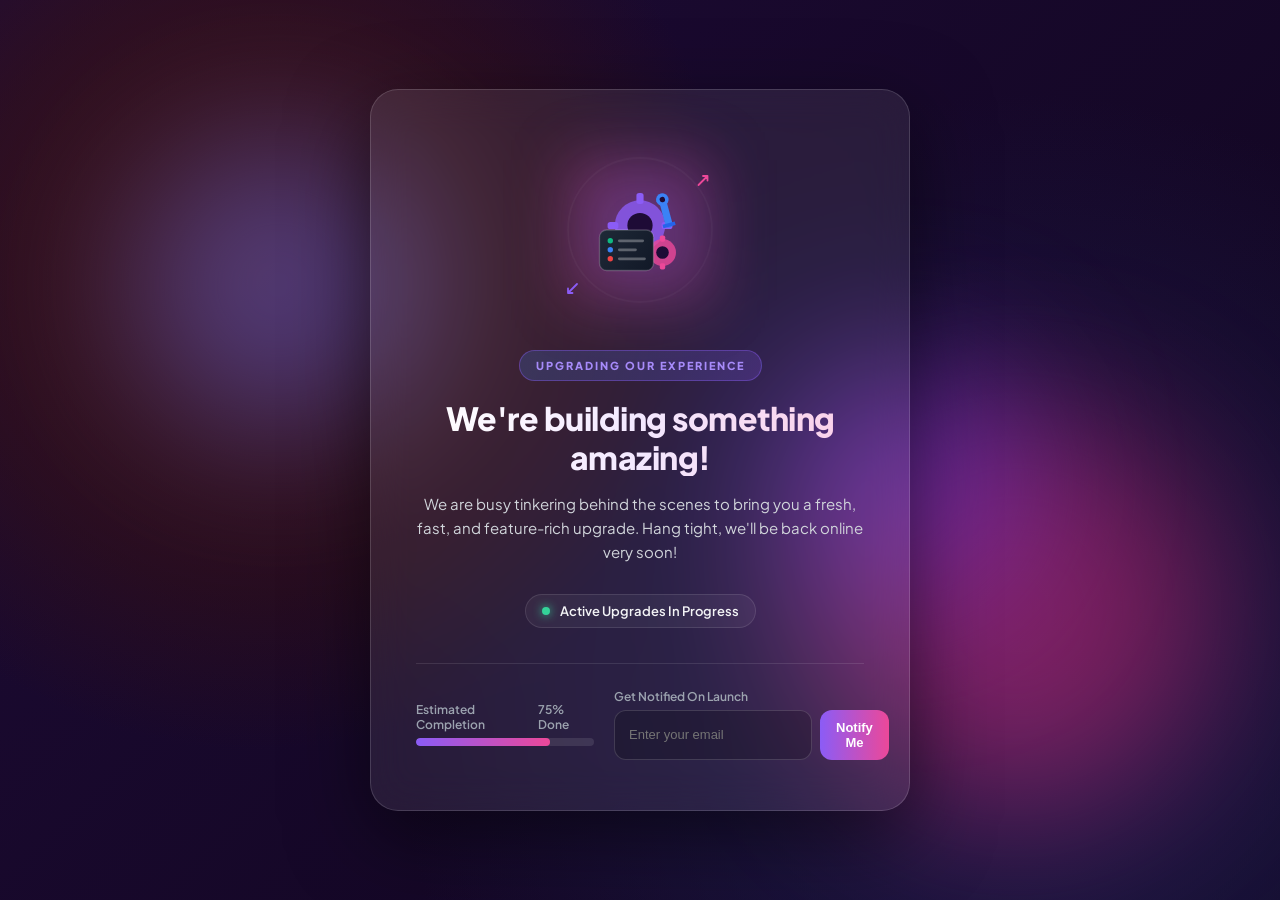
==== commit e96a13fe: "Update print statement from 'Hello' to 'Goodbye'" ====
--- a/index.html
+++ b/index.html
@@ -1,659 +1,360 @@
-<!doctype html>
+<!DOCTYPE html>
 <html lang="en">
 <head>
-<meta charset="utf-8">
-<meta name="viewport" content="width=device-width,initial-scale=1">
-<title>PVC Card Maker Pro — Hardcore Ultra Studio</title>
-
-
-
-
-
-
-
-<link rel="stylesheet" href="css/core.css">
-<link rel="stylesheet" href="css/legacy-colorful.css">
-<link rel="stylesheet" href="css/manual-crop.css">
-<link rel="stylesheet" href="css/ultra-theme.css">
-<link rel="stylesheet" href="css/ultra-motion.css">
-<link rel="stylesheet" href="css/final-polish.css">
-<link rel="stylesheet" href="css/theme-switcher.css">
-<link rel="stylesheet" href="css/themes.css">
+    <meta charset="UTF-8">
+    <meta name="viewport" content="width=device-width, initial-scale=1.0">
+    <title>Upgrading Our Experience</title>
+    <!-- Importing modern, clean font -->
+    <link href="https://fonts.googleapis.com/css2?family=Plus+Jakarta+Sans:wght@400;600;800&display=swap" rel="stylesheet">
+    <style>
+        :root {
+            --primary: #8B5CF6;
+            --accent: #EC4899;
+            --dark-gradient: linear-gradient(135deg, #1e0b36 0%, #0f051d 100%);
+            --light-glass: rgba(255, 255, 255, 0.08);
+            --border-glass: rgba(255, 255, 255, 0.15);
+        }
+
+        * {
+            box-sizing: border-box;
+            margin: 0;
+            padding: 0;
+        }
+
+        body {
+            font-family: 'Plus Jakarta Sans', sans-serif;
+            background: radial-gradient(circle at 20% 30%, #431407 0%, transparent 40%),
+                        radial-gradient(circle at 80% 80%, #1e1b4b 0%, transparent 50%),
+                        var(--dark-gradient);
+            color: #ffffff;
+            min-height: 100vh;
+            display: flex;
+            align-items: center;
+            justify-content: center;
+            overflow-x: hidden;
+            position: relative;
+            padding: 20px;
+        }
+
+        /* Abstract colorful background blobs for depth */
+        .blob {
+            position: absolute;
+            border-radius: 50%;
+            filter: blur(80px);
+            z-index: 1;
+            opacity: 0.5;
+        }
+        .blob-1 { top: 15%; left: 10%; width: 300px; height: 300px; background: #6366f1; }
+        .blob-2 { bottom: 10%; right: 5%; width: 400px; height: 400px; background: #db2777; }
+        .blob-3 { top: 40%; right: 20%; width: 250px; height: 250px; background: #7c3aed; }
+
+        .container {
+            position: relative;
+            z-index: 2;
+            width: 100%;
+            max-width: 540px;
+            background: var(--light-glass);
+            backdrop-filter: blur(20px);
+            -webkit-backdrop-filter: blur(20px);
+            border: 1px solid var(--border-glass);
+            border-radius: 28px;
+            padding: 40px 30px;
+            text-align: center;
+            box-shadow: 0 24px 80px rgba(0, 0, 0, 0.5);
+        }
+
+        /* Responsive scaling */
+        @media (min-width: 480px) {
+            .container { padding: 50px 45px; }
+        }
+
+        /* Vibrant animated custom illustration area */
+        .illustration-box {
+            position: relative;
+            display: flex;
+            justify-content: center;
+            align-items: center;
+            margin-bottom: 30px;
+        }
+
+        /* Glowing background behind illustration */
+        .glow {
+            position: absolute;
+            width: 140px;
+            height: 140px;
+            background: radial-gradient(circle, rgba(139, 92, 246, 0.4) 0%, rgba(236, 72, 153, 0.4) 100%);
+            filter: blur(30px);
+            z-index: -1;
+        }
+
+        /* Modern interactive SVG graphic depicting servers, gears and upgrades */
+        .illustration-svg {
+            width: 180px;
+            height: auto;
+            animation: float 6s ease-in-out infinite;
+        }
+
+        @keyframes float {
+            0%, 100% { transform: translateY(0px) rotate(0deg); }
+            50% { transform: translateY(-10px) rotate(2deg); }
+        }
+
+        .heading-badge {
+            display: inline-block;
+            background: linear-gradient(90deg, #3b82f633, #8b5cf633);
+            border: 1px solid rgba(139, 92, 246, 0.4);
+            color: #a78bfa;
+            font-size: 11px;
+            font-weight: 800;
+            letter-spacing: 2px;
+            text-transform: uppercase;
+            padding: 8px 16px;
+            border-radius: 50px;
+            margin-bottom: 18px;
+        }
+
+        h1 {
+            font-size: 32px;
+            font-weight: 800;
+            line-height: 1.2;
+            margin-bottom: 16px;
+            letter-spacing: -0.5px;
+            background: linear-gradient(to right, #ffffff, #f3e8ff, #fbcfe8);
+            -webkit-background-clip: text;
+            -webkit-text-fill-color: transparent;
+        }
+
+        p {
+            font-size: 15px;
+            color: #d1d5db;
+            line-height: 1.6;
+            margin-bottom: 30px;
+            font-weight: 400;
+        }
+
+        /* Pulse status badge */
+        .status-badge {
+            display: inline-flex;
+            align-items: center;
+            background: rgba(255, 255, 255, 0.05);
+            border: 1px solid rgba(255, 255, 255, 0.1);
+            padding: 8px 16px;
+            border-radius: 50px;
+            font-size: 13px;
+            font-weight: 600;
+            color: #f3f4f6;
+            margin-bottom: 35px;
+        }
+
+        .dot {
+            width: 8px;
+            height: 8px;
+            background-color: #34d399;
+            border-radius: 50%;
+            margin-right: 10px;
+            box-shadow: 0 0 10px #34d399;
+            animation: pulse 1.8s infinite;
+        }
+
+        @keyframes pulse {
+            0% { transform: scale(0.9); box-shadow: 0 0 0 0 rgba(52, 211, 153, 0.7); }
+            70% { transform: scale(1); box-shadow: 0 0 0 8px rgba(52, 211, 153, 0); }
+            100% { transform: scale(0.9); box-shadow: 0 0 0 0 rgba(52, 211, 153, 0); }
+        }
+
+        /* Dynamic Progress / Footer Section */
+        .status-footer {
+            border-top: 1px solid rgba(255, 255, 255, 0.1);
+            padding-top: 25px;
+            display: flex;
+            flex-direction: column;
+            gap: 20px;
+            text-align: left;
+        }
+
+        @media (min-width: 480px) {
+            .status-footer {
+                flex-direction: row;
+                justify-content: space-between;
+                align-items: center;
+            }
+        }
+
+        .progress-box {
+            flex: 1;
+        }
+
+        .progress-label {
+            font-size: 12px;
+            color: #9ca3af;
+            font-weight: 600;
+            margin-bottom: 6px;
+            display: flex;
+            justify-content: space-between;
+        }
+
+        .progress-bar-container {
+            width: 100%;
+            height: 8px;
+            background: rgba(255, 255, 255, 0.1);
+            border-radius: 10px;
+            overflow: hidden;
+            position: relative;
+        }
+
+        .progress-fill {
+            width: 75%; /* Set status */
+            height: 100%;
+            background: linear-gradient(90deg, var(--primary), var(--accent));
+            border-radius: 10px;
+            position: relative;
+        }
+
+        /* Subscribe option */
+        .subscribe-form {
+            display: flex;
+            gap: 8px;
+            width: 100%;
+        }
+
+        @media (min-width: 480px) {
+            .subscribe-form { max-width: 250px; }
+        }
+
+        .subscribe-input {
+            background: rgba(0, 0, 0, 0.2);
+            border: 1px solid rgba(255, 255, 255, 0.15);
+            padding: 10px 14px;
+            border-radius: 12px;
+            color: #fff;
+            font-size: 13px;
+            outline: none;
+            flex-grow: 1;
+            transition: all 0.3s ease;
+        }
+
+        .subscribe-input:focus {
+            border-color: var(--primary);
+            box-shadow: 0 0 0 2px rgba(139, 92, 246, 0.3);
+        }
+
+        .subscribe-button {
+            background: linear-gradient(90deg, var(--primary), var(--accent));
+            color: #fff;
+            border: none;
+            padding: 10px 16px;
+            border-radius: 12px;
+            font-weight: 600;
+            font-size: 13px;
+            cursor: pointer;
+            transition: transform 0.2s ease, opacity 0.2s ease;
+        }
+
+        .subscribe-button:hover {
+            transform: translateY(-1px);
+            opacity: 0.95;
+        }
+
+        .subscribe-button:active {
+            transform: translateY(1px);
+        }
+    </style>
 </head>
 <body>
-<div class="ultra-scene" aria-hidden="true">
-  <div class="scene-grid"></div>
-  <div class="scene-vignette"></div>
-  <div class="scene-blob blob-1"></div>
-  <div class="scene-blob blob-2"></div>
-  <div class="scene-blob blob-3"></div>
-  <div class="scene-blob blob-4"></div>
-  <div class="scene-beam beam-1"></div>
-  <div class="scene-beam beam-2"></div>
-  <div class="scene-stars"><i class="star s1"></i><i class="star s2"></i><i class="star s3"></i><i class="star s4"></i><i class="star s5"></i><i class="star s6"></i><i class="star s7"></i><i class="star s8"></i><i class="star s9"></i><i class="star s10"></i><i class="star s11"></i><i class="star s12"></i><i class="star s13"></i><i class="star s14"></i><i class="star s15"></i><i class="star s16"></i><i class="star s17"></i><i class="star s18"></i></div>
-</div>
-
-<div class="app">
-  <aside class="side">
-    <div class="brand">
-      <div class="brand-title">
-        <h1><span class="title-accent">PVC Card Maker</span></h1>
-        <span class="pro">PRO</span>
-      </div>
-
-      <div class="brand-meta-row">
-        <span class="brand-kicker"><i></i> DESIGN STUDIO</span>
-        <span class="brand-status"><b></b> READY</span>
-      </div>
-      <div class="brand-social" aria-label="Creator links">
-        <a
-          class="instagram"
-          href="https://instagram.com/darkshadeoflove"
-          target="_blank"
-          rel="noopener noreferrer"
-         
-        >
-          <svg viewBox="0 0 24 24" fill="none" aria-hidden="true">
-            <defs>
-              <linearGradient id="igGradient" x1="3" y1="21" x2="21" y2="3">
-                <stop offset="0%" stop-color="#f58529"/>
-                <stop offset="45%" stop-color="#dd2a7b"/>
-                <stop offset="75%" stop-color="#8134af"/>
-                <stop offset="100%" stop-color="#515bd4"/>
-              </linearGradient>
-            </defs>
-            <rect x="3" y="3" width="18" height="18" rx="5" stroke-width="2"/>
-            <circle cx="12" cy="12" r="4" stroke="currentColor" stroke-width="2"/>
-            <circle cx="17.2" cy="6.8" r="1" fill="currentColor"/>
-          </svg>
-          <span class="brand-handle">darkshadeoflove</span>
-        </a>
-
-        <span class="divider" aria-hidden="true"></span>
-
-        <a
-          class="github"
-          href="https://github.com/jarvisv2"
-          target="_blank"
-          rel="noopener noreferrer"
-         
-        >
-          <svg viewBox="0 0 24 24" aria-hidden="true">
-            <path d="M12 .7A11.3 11.3 0 0 0 8.4 22.8c.57.1.78-.25.78-.55v-2.13c-3.17.69-3.84-1.34-3.84-1.34-.52-1.32-1.27-1.67-1.27-1.67-1.04-.71.08-.7.08-.7 1.15.08 1.76 1.18 1.76 1.18 1.02 1.75 2.67 1.25 3.32.96.1-.74.4-1.25.72-1.54-2.53-.29-5.2-1.27-5.2-5.65 0-1.25.45-2.27 1.18-3.07-.12-.29-.51-1.45.11-3.02 0 0 .96-.31 3.14 1.17a10.9 10.9 0 0 1 5.72 0c2.18-1.48 3.13-1.17 3.13-1.17.63 1.57.24 2.73.12 3.02.73.8 1.17 1.82 1.17 3.07 0 4.39-2.67 5.35-5.21 5.64.41.36.78 1.07.78 2.16v3.2c0 .3.21.66.79.55A11.3 11.3 0 0 0 12 .7Z"/>
-          </svg>
-          <span class="brand-handle">jarvisv2</span>
-        </a>
-        <span class="divider" aria-hidden="true"></span>
-
-        <a
-          class="facebook"
-          href="https://www.facebook.com/palu.das.33/"
-          target="_blank"
-          rel="noopener noreferrer"
-        >
-          <svg viewBox="0 0 24 24" aria-hidden="true">
-            <path d="M13.5 8H16V4.5h-2.5C10.46 4.5 8.5 6.43 8.5 9.36V11H6v3.5h2.5V20h3.5v-5.5H15l.5-3.5H12V9.64C12 8.66 12.46 8 13.5 8Z"/>
-          </svg>
-          <span class="brand-handle">Soumen Kumbhakar</span>
-        </a>
-      </div>
+
+    <!-- Ambient Glowing Blobs -->
+    <div class="blob blob-1"></div>
+    <div class="blob blob-2"></div>
+    <div class="blob blob-3"></div>
+
+    <div class="container">
+        
+        <!-- Illustration -->
+        <div class="illustration-box">
+            <div class="glow"></div>
+            <!-- Interactive Modern Maintenance/Build SVG Graphic -->
+            <svg class="illustration-svg" viewBox="0 0 200 200" fill="none" xmlns="http://www.w3.org/2000/svg">
+                <!-- Outer gears & sparkles -->
+                <circle cx="100" cy="100" r="80" stroke="rgba(255,255,255,0.03)" stroke-width="2"/>
+                <path d="M165 50L175 40M175 40L170 40M175 40L175 45" stroke="#EC4899" stroke-linecap="round" stroke-linejoin="round" stroke-width="2"/>
+                <path d="M30 160L20 170M20 170L25 170M20 170L20 165" stroke="#8B5CF6" stroke-linecap="round" stroke-linejoin="round" stroke-width="2"/>
+                
+                <!-- Main playful gear system -->
+                <g transform="translate(60, 55)">
+                    <circle cx="40" cy="40" r="28" fill="#8B5CF6" opacity="0.8"/>
+                    <!-- gear tooth details -->
+                    <rect x="36" y="4" width="8" height="12" rx="3" fill="#8B5CF6"/>
+                    <rect x="36" y="64" width="8" height="12" rx="3" fill="#8B5CF6"/>
+                    <rect x="4" y="36" width="12" height="8" rx="3" fill="#8B5CF6"/>
+                    <rect x="64" y="36" width="12" height="8" rx="3" fill="#8B5CF6"/>
+                    <circle cx="40" cy="40" r="14" fill="#1e0b36"/>
+                </g>
+                <g transform="translate(105, 105)">
+                    <circle cx="20" cy="20" r="15" fill="#EC4899" opacity="0.8"/>
+                    <rect x="17" y="1" width="6" height="7" rx="2" fill="#EC4899"/>
+                    <rect x="17" y="32" width="6" height="7" rx="2" fill="#EC4899"/>
+                    <circle cx="20" cy="20" r="7" fill="#1e0b36"/>
+                </g>
+                
+                <!-- Server box being "upgraded" -->
+                <rect x="55" y="100" width="60" height="45" rx="8" fill="url(#serverGrad)" stroke="rgba(255,255,255,0.2)" stroke-width="1.5"/>
+                <circle cx="67" cy="112" r="3" fill="#10B981"/>
+                <circle cx="67" cy="122" r="3" fill="#3B82F6"/>
+                <circle cx="67" cy="132" r="3" fill="#EF4444"/>
+                <line x1="77" y1="112" x2="103" y2="112" stroke="rgba(255,255,255,0.3)" stroke-width="3" stroke-linecap="round"/>
+                <line x1="77" y1="122" x2="95" y2="122" stroke="rgba(255,255,255,0.3)" stroke-width="3" stroke-linecap="round"/>
+                <line x1="77" y1="132" x2="105" y2="132" stroke="rgba(255,255,255,0.3)" stroke-width="3" stroke-linecap="round"/>
+
+                <!-- Giant animated wrench -->
+                <g transform="translate(110, 65) rotate(-15)">
+                    <rect x="10" y="2" width="8" height="35" rx="3" fill="#3B82F6"/>
+                    <circle cx="14" cy="5" r="7" fill="#3B82F6"/>
+                    <circle cx="14" cy="5" r="3" fill="#1e0b36"/>
+                    <path d="M7 32 L21 32 L21 36 L7 36 Z" fill="#2563EB"/>
+                </g>
+                
+                <!-- Definition of visual gradients -->
+                <defs>
+                    <linearGradient id="serverGrad" x1="55" y1="100" x2="115" y2="145" gradientUnits="userSpaceOnUse">
+                        <stop offset="0" stop-color="#1F2937"/>
+                        <stop offset="1" stop-color="#111827"/>
+                    </linearGradient>
+                </defs>
+            </svg>
+        </div>
+
+        <div class="heading-badge">UPGRADING OUR EXPERIENCE</div>
+        <h1>We're building something amazing!</h1>
+        <p>We are busy tinkering behind the scenes to bring you a fresh, fast, and feature-rich upgrade. Hang tight, we'll be back online very soon!</p>
+        
+        <div class="status-badge">
+            <span class="dot"></span> Active Upgrades In Progress
+        </div>
+
+        <!-- Footer containing Progress tracker & newsletter sign-up -->
+        <div class="status-footer">
+            
+            <div class="progress-box">
+                <div class="progress-label">
+                    <span>Estimated Completion</span>
+                    <span>75% Done</span>
+                </div>
+                <div class="progress-bar-container">
+                    <div class="progress-fill"></div>
+                </div>
+            </div>
+
+            <div class="subscribe-form-box">
+                <div class="progress-label" style="margin-bottom:6px;">Get Notified On Launch</div>
+                <form class="subscribe-form" onsubmit="event.preventDefault(); alert('We will notify you when we launch!');">
+                    <input type="email" placeholder="Enter your email" class="subscribe-input" required>
+                    <button type="submit" class="subscribe-button">Notify Me</button>
+                </form>
+            </div>
+
+        </div>
+
     </div>
 
-    <div class="ultra-workflow" aria-hidden="true">
-      <div class="ultra-tab active"><span class="tab-icon">✦</span><span>Workspace</span></div>
-      <div class="ultra-tab"><span class="tab-icon">↥</span><span>Import</span></div>
-      <div class="ultra-tab"><span class="tab-icon">⌗</span><span>Crop Studio</span></div>
-      <div class="ultra-tab"><span class="tab-icon">▣</span><span>Print Lab</span></div>
-    </div>
-
-    <div class="toolbar"><button class="btn primary" id="addBtn">Add PDF</button><button class="btn softbtn" id="clearBtn">Clear All</button><button class="btn graybtn" id="printBtn">Print</button><button class="btn downloadbtn" id="downloadBtn">Download A4</button></div>
-    <div class="desktop-settings"><div class="settings-title">Print setup</div><div class="setting-row"><div class="field"><label>Card size</label><select id="cardSize"><option value="85.6x54">CR80 • 85.6 × 54 mm</option><option value="86x54">Preset • 86 × 54 mm</option><option value="86.6x54.4">Preset • 86.6 × 54.4 mm</option><option value="87x55">Preset • 87 × 55 mm</option><option value="custom">Custom • enter size</option></select></div><div class="field"><label>Print mode</label><button class="btn mini graybtn" id="dragonSetup" style="width:100%;height:38px">Dragon Sheet: OFF</button></div></div><div id="customSizeBox" class="custom-size-box hidden"><div class="custom-size-title">Custom card size (mm)</div><div class="custom-size-grid"><div class="field"><label>Width</label><input id="customW" type="number" min="40" max="100" step="0.1" value="85.6"></div><div class="field"><label>Height</label><input id="customH" type="number" min="30" max="70" step="0.1" value="54"></div></div><div class="custom-size-note">Enter the physical PVC cutting size. The preview, crop ratio and A4 layout update automatically.</div></div><div class="back-align"><div><label>Back X offset (mm)</label><input id="backX" type="number" min="-5" max="5" step="0.1" value="0"></div><div><label>Back Y offset (mm)</label><input id="backY" type="number" min="-5" max="5" step="0.1" value="0"></div></div><div class="mirror-group"><button class="btn mini graybtn" id="mirrorBackSetup">Mirror Back: OFF</button><button class="btn mini graybtn" id="mirrorSheetSetup">Mirror Sheet: OFF</button></div><div class="desktop-note">The black A4 center line is always printed as a fold/cutting guide. Turn on Dragon Sheet to mirror the back side. Use Back X/Y for cutter registration adjustment.</div></div>
-    <label class="drop" id="drop"><strong>Drop PDF here</strong><small>or click to choose a government ID PDF</small></label>
-    <input id="fileInput" type="file" accept="application/pdf,.pdf" multiple>
-    <div class="progress"><i id="progress"></i></div>
-    <div class="files"><div class="ready" id="ready">Ready</div><div id="slots"></div></div>
-  </aside>
-  <main class="workspace">
-    <div class="topbar"><div class="topbar-left"><div class="live-pill"><span></span> LIVE PREVIEW</div><div class="meta">A4 • <b>600 DPI</b> • <b id="sizeMeta">85.6 × 54 mm</b> PVC • <b>2 × 5 cards</b></div><div class="theme-switcher" id="themeSwitcher" aria-label="Theme selector" role="group">
-        <button type="button" class="theme-btn active" id="themeDefault" data-theme="default" aria-label="Default theme" title="Default theme"><span class="theme-icon">☼</span><span class="theme-label">Default</span></button>
-        <button type="button" class="theme-btn" id="themeDark" data-theme="dark" aria-label="Dark theme" title="Dark theme"><span class="theme-icon">◐</span><span class="theme-label">Dark</span></button>
-        <button type="button" class="theme-btn" id="themeVivid" data-theme="vivid" aria-label="Vibrant theme" title="Vibrant colorful theme"><span class="theme-icon">✦</span><span class="theme-label">Vivid</span></button>
-      </div></div><div class="viewtools"><button class="iconbtn" id="minus" title="Zoom out">−</button><div class="zoomlabel" id="zoomLabel">Fit</div><button class="iconbtn" id="plus" title="Zoom in">＋</button><button class="btn graybtn" id="fitBtn">Fit</button></div></div>
-    <div class="stage" id="stage"><div class="stage-watermark" aria-hidden="true">PVC • A4 • 600 DPI</div><div class="fabrow"><button class="btn graybtn" id="mirrorBackBtn" title="Dragon Sheet: mirror the back side">Dragon Sheet: OFF</button><button class="btn graybtn" id="mirrorSheetBtn" title="Mirror the complete A4 sheet">Sheet ↔</button></div><div class="sheetwrap" id="sheetwrap"><canvas class="sheet" id="sheet" width="4961" height="7016"></canvas></div></div>
-  </main>
-</div>
-<div class="bottomhint">Auto template detection is used first; advanced correction is available per card.</div>
-
-<div class="modal" id="modal">
-  <div class="modalcard">
-    <div class="modalhead"><div><b id="modalTitle">Crop Review</b><div id="modalSub" style="font-size:12px;color:#64748b;margin-top:4px"></div></div><button class="btn graybtn" id="closeModal">Close</button></div>
-    <div class="modalbody">
-      <div class="modalgrid">
-        <div>
-          <div class="smalllabel">Source PDF • detected boundaries</div>
-          <div class="sourcebox"><div class="sourcewrap" id="sourceWrap"><canvas class="sourcecanvas" id="sourcePreview"></canvas><div class="crop-overlay" id="cropOverlay"></div><div class="manual-select-layer" id="manualSelectLayer"></div></div><div class="sourceactions"><button class="btn softbtn" id="editFrontBtn">Edit Front</button><button class="btn softbtn" id="editBackBtn">Edit Back</button><button class="btn precision-btn" id="precisionCropBtn">Manual Crop</button><span class="edithelp">Drag a box to move • drag a corner to resize • Manual Crop lets you draw a fresh selection using the selected card size</span></div><div class="legend"><span class="dot"></span> Blue = Front • Green = Back • Selected card ratio locked</div><div class="cropstatus" id="cropStatus">Auto-detect runs first. Use <b>Manual Crop</b> when the document is unusual or the automatic box needs a fresh selection.</div></div>
-        </div>
-        <div>
-          <div class="previewgrid"><div class="previewbox"><h3>FRONT</h3><canvas id="frontPreview"></canvas></div><div class="previewbox"><h3>BACK</h3><canvas id="backPreview"></canvas></div></div>
-          <div class="cropcontrols">
-            <div class="smalllabel">Quick correction</div>
-            <div class="row">
-              <div class="range"><label>Horizontal</label><input id="adjX" type="range" min="-4" max="4" step=".1" value="0"></div>
-              <div class="range"><label>Vertical</label><input id="adjY" type="range" min="-4" max="4" step=".1" value="0"></div>
-              <div class="range"><label>Width</label><input id="adjW" type="range" min="-3" max="3" step=".1" value="0"></div>
-              <div class="range"><label>Height</label><input id="adjH" type="range" min="-3" max="3" step=".1" value="0"></div>
-            </div>
-          </div>
-          <div class="note" id="modalNote">The crop uses a calibrated document template first, then normalizes to CR80. Review the source boxes and front/back previews before applying.</div>
-        </div>
-      </div>
-    </div>
-    <div class="modalfoot"><div class="left"><button class="btn softbtn" id="reDetectBtn">Re-detect</button><button class="btn graybtn" id="resetCropBtn">Reset correction</button></div><div class="right"><button class="btn primary" id="useBtn">Use These Crops</button></div></div>
-  </div>
-</div>
-
-<div class="modal" id="passwordModal"><div class="modalcard" style="max-width:450px"><div class="modalhead"><div><b>Password protected PDF</b><div style="font-size:12px;color:#64748b;margin-top:4px">Enter the PDF password to continue.</div></div></div><div class="modalbody"><div class="field"><label class="smalllabel">PDF password</label><input id="passwordInput" type="password" style="width:100%;height:44px;border:1px solid #cbd8e7;border-radius:10px;padding:0 11px"></div><div class="status bad hidden" id="passwordError"></div></div><div class="modalfoot"><div></div><div class="right"><button class="btn graybtn" id="passwordCancel">Cancel</button><button class="btn primary" id="passwordOk">Open PDF</button></div></div></div></div>
-
-<script>
-const PDFJS_URLS=[
-  'https://cdnjs.cloudflare.com/ajax/libs/pdf.js/3.11.174/pdf.min.js',
-  'https://unpkg.com/pdfjs-dist@3.11.174/build/pdf.min.js'
-];
-const PDF_WORKERS=[
-  'https://cdnjs.cloudflare.com/ajax/libs/pdf.js/3.11.174/pdf.worker.min.js',
-  'https://unpkg.com/pdfjs-dist@3.11.174/build/pdf.worker.min.js'
-];
-let pdfPromise=null;
-function loadScript(src){return new Promise((resolve,reject)=>{const s=document.createElement('script');s.src=src;s.async=true;s.onload=resolve;s.onerror=()=>reject(new Error('CDN load failed'));document.head.appendChild(s)})}
-async function ensurePdfJs(){if(window.pdfjsLib)return window.pdfjsLib;if(!pdfPromise){pdfPromise=(async()=>{let last=null;for(const u of PDFJS_URLS){try{await loadScript(u);if(window.pdfjsLib)break}catch(e){last=e}}if(!window.pdfjsLib)throw new Error('PDF engine could not load. Check internet/CDN access.');let workerSet=false;for(const u of PDF_WORKERS){try{window.pdfjsLib.GlobalWorkerOptions.workerSrc=u;workerSet=true;break}catch(e){}}window.pdfjsLib.__workerConfigured=workerSet;return window.pdfjsLib})().catch(e=>{pdfPromise=null;throw e})}return pdfPromise}
-
-const $=id=>document.getElementById(id);const fileInput=$('fileInput'),drop=$('drop'),progress=$('progress'),ready=$('ready'),slotsEl=$('slots');
-const sheet=$('sheet'),ctx=sheet.getContext('2d');const A4W=4961,A4H=7016,DPI=600;let CARD_W_MM=85.6,CARD_H_MM=54;let CARD_W=Math.round(CARD_W_MM*DPI/25.4),CARD_H=Math.round(CARD_H_MM*DPI/25.4);let LEFT=280,TOP=100,GAP_X=316,GAP_Y=96;let cards=[];let mirrorBack=false,mirrorSheet=false,zoom=1;let pendingPassword=null;
-function mmToPx(mm){return Math.round(mm*DPI/25.4)}
-function updateCardGeometry(){CARD_W=Math.max(120,mmToPx(CARD_W_MM));CARD_H=Math.max(120,mmToPx(CARD_H_MM));if(CARD_W+GAP_X+CARD_W>A4W-120)GAP_X=Math.max(8,A4W-120-CARD_W*2);if(TOP+5*CARD_H+4*GAP_Y>A4H-50)GAP_Y=Math.max(8,Math.floor((A4H-50-TOP-5*CARD_H)/4));document.getElementById('sizeMeta').textContent=`${CARD_W_MM.toFixed(1).replace(/\.0$/,'')} × ${CARD_H_MM.toFixed(1).replace(/\.0$/,'')} mm`}
-function drawImageMaybeMirrored(img,x,y,w,h,doMirror){if(!doMirror){ctx.drawImage(img,x,y,w,h);return}ctx.save();ctx.translate(x+w,y);ctx.scale(-1,1);ctx.drawImage(img,0,0,w,h);ctx.restore()}
-function drawSheet(){
-  ctx.clearRect(0,0,A4W,A4H);
-  ctx.fillStyle='#fff';
-  ctx.fillRect(0,0,A4W,A4H);
-  ctx.save();
-  if(mirrorSheet){ctx.translate(A4W,0);ctx.scale(-1,1)}
-  const bxOffset=mmToPx(parseFloat(document.getElementById('backX')?.value||0));
-  const byOffset=mmToPx(parseFloat(document.getElementById('backY')?.value||0));
-  const totalW=(CARD_W*2)+GAP_X;
-  const left=Math.max(30,Math.round((A4W-totalW)/2));
-  for(let i=0;i<5;i++){
-    const y=TOP+i*(CARD_H+GAP_Y),fx=left,bx=left+CARD_W+GAP_X+bxOffset,by=y+byOffset;
-    const c=cards[i];
-    if(c?.front)ctx.drawImage(c.front,fx,y,CARD_W,CARD_H);
-    if(c?.back)drawImageMaybeMirrored(c.back,bx,by,CARD_W,CARD_H,mirrorBack);
-  }
-  // Physical center-fold guide: always visible for easy cutting/folding.
-  ctx.strokeStyle='#111';ctx.lineWidth=4;ctx.setLineDash([]);
-  ctx.beginPath();ctx.moveTo(A4W/2,20);ctx.lineTo(A4W/2,A4H-20);ctx.stroke();
-  ctx.restore();
-}
-defaultProfiles={};
-function renderSlots(){slotsEl.innerHTML='';for(let i=0;i<5;i++){const c=cards[i];const el=document.createElement('div');el.className='slot';const readyClass=c?.front?'good':'';const label=c?.front?'READY':'EMPTY';el.innerHTML=`<div class="slothead"><b>Card ${i+1}</b><span class="pill ${readyClass}">${label}</span></div><div class="grid2"><div class="field"><label>Document</label><select class="doc"><option value="auto">Auto detect</option><option value="aadhaar">e-Aadhaar</option><option value="abha">ABHA Card</option><option value="eration">e-Ration Card</option><option value="pan">e-PAN</option><option value="ayushman">Ayushman</option></select></div><div class="field"><label>Password</label><input class="pass" type="password" placeholder="PDF password"></div></div><div class="status ${c?.front?'good':''}">${c?.status||'Waiting for PDF'}</div><details class="settings"><summary>Advanced crop correction</summary><div class="adjustgrid"><div class="range"><label>Horizontal</label><input data-k="x" type="range" min="-4" max="4" step=".1" value="0"></div><div class="range"><label>Vertical</label><input data-k="y" type="range" min="-4" max="4" step=".1" value="0"></div><div class="range"><label>Width</label><input data-k="w" type="range" min="-3" max="3" step=".1" value="0"></div><div class="range"><label>Height</label><input data-k="h" type="range" min="-3" max="3" step=".1" value="0"></div></div></details><div class="slottools"><button class="btn softbtn mini review">Review crop</button><button class="btn graybtn mini remove">Remove</button></div>`;el.querySelector('.doc').value=c?.job?.docOverride||'auto';el.querySelector('.doc').onchange=()=>{if(cards[i]?.job){cards[i].job.docOverride=el.querySelector('.doc').value;cards[i].job.det=detectDocument(cards[i].job.render.canvas,cards[i].job.docOverride,cards[i].job.render.text||'',cards[i].job.render.pages||[]);if(cards[i].job.det.twoPage&&cards[i].job.render.pages?.length>1){const p1=cards[i].job.render.pages[0].canvas,p2=cards[i].job.render.pages[1].canvas,gap=cards[i].job.det.gap||Math.max(20,Math.round(p1.height*.035));const comp=document.createElement('canvas');comp.width=Math.max(p1.width,p2.width);comp.height=p1.height+gap+p2.height;const cc=comp.getContext('2d');cc.fillStyle='#fff';cc.fillRect(0,0,comp.width,comp.height);cc.drawImage(p1,0,0);cc.drawImage(p2,0,p1.height+gap);cards[i].job.render.sourceCanvas=comp}else{cards[i].job.render.sourceCanvas=cards[i].job.render.canvas}cards[i].job.detBase=cloneDet(cards[i].job.det);cards[i].job.adjust={x:0,y:0,w:0,h:0};rebuildJobCrop(cards[i].job);cards[i].status=`${cards[i].job.det.type} detected • template updated`;drawSheet();renderSlots();showCropPreview(cards[i].job)}};el.querySelector('.review').onclick=()=>{if(cards[i]?.job)showCropPreview(cards[i].job)};el.querySelector('.remove').onclick=()=>{cards.splice(i,1);drawSheet();renderSlots()};el.querySelectorAll('[data-k]').forEach(inp=>inp.oninput=()=>{if(cards[i]?.job){cards[i].job.adjust[inp.dataset.k]=parseFloat(inp.value);rebuildJobCrop(cards[i].job);drawSheet();}});slotsEl.appendChild(el)}}
-
-function pageBorderLines(c){const im=c.getContext('2d').getImageData(0,0,c.width,c.height).data,w=c.width,h=c.height;function colScore(x){let n=0;for(let y=0;y<h;y+=2){const i=(y*w+x)*4;if(im[i]<75&&im[i+1]<75&&im[i+2]<75)n++}return n}function rowScore(y){let n=0;for(let x=0;x<w;x+=2){const i=(y*w+x)*4;if(im[i]<75&&im[i+1]<75&&im[i+2]<75)n++}return n}let lx=0,rx=w-1;for(let x=0;x<Math.min(280,w);x++)if(colScore(x)>h*.35){lx=x;break}for(let x=w-1;x>Math.max(w-280,0);x--)if(colScore(x)>h*.35){rx=x;break}let center=w/2;let best=0,bscore=0;for(let x=Math.floor(w*.42);x<Math.ceil(w*.58);x++)if(colScore(x)>bscore){bscore=colScore(x);best=x}if(best===0)best=center;let top=0,bottom=h-1;for(let y=0;y<Math.min(400,h);y++)if(rowScore(y)>w*.35){top=y;break}for(let y=h-1;y>Math.max(h-400,0);y--)if(rowScore(y)>w*.35){bottom=y;break}return{lx,rx,center:best,top,bottom}}
-function rowSignals(c){const w=c.width,h=c.height,im=c.getContext('2d').getImageData(0,0,w,h).data;const dark=new Uint32Array(h),red=new Uint32Array(h);for(let y=0;y<h;y+=2){for(let x=0;x<w;x+=2){const i=(y*w+x)*4,r=im[i],g=im[i+1],b=im[i+2];if(r<95&&g<95&&b<95)dark[y]++;if(r>150&&r>g*1.25&&r>b*1.15)red[y]++}}return{dark,red}}
-function clustersAbove(arr,threshold){const out=[];let s=-1;for(let y=0;y<arr.length;y+=2){if(arr[y]>=threshold){if(s<0)s=y}else if(s>=0){out.push([s,y-2]);s=-1}}if(s>=0)out.push([s,arr.length-2]);return out}
-function detectAadhaar(c){
-  const w=c.width,h=c.height;
-  // Calibrated to the supplied one-page e-Aadhaar sample:
-  // lower-left panel = front, lower-right panel = back.
-  const front={x:w*0.07824,y:h*0.72227,w:w*0.41412,h:h*0.20455};
-  const back ={x:w*0.50647,y:h*0.72227,w:w*0.41471,h:h*0.20455};
-  return {type:'e-Aadhaar',confidence:.99,front,back,source:'Aadhaar one-page template (calibrated)',mode:'stretch'};
-}
-function detectABHA(c){
-  const w=c.width,h=c.height;
-  const front={x:w*0.02043,y:h*0.01736,w:w*0.95914,h:h*0.47396};
-  const back ={x:w*0.02043,y:h*0.50694,w:w*0.95914,h:h*0.47656};
-  return {type:'ABHA Card',confidence:.99,front,back,source:'ABHA two-panel template (calibrated)',mode:'stretch'};
-}
-function detectERation(c){
-  const w=c.width,h=c.height;
-
-  // MAIN SOURCE CROP (kept exactly), expanded equally on all four sides.
-  // Change only `pad` if you want a little more or less white margin.
-  const pad=Math.round(Math.min(w,h)*0.008);
-
-  const front={
-    x:w*0.09076-pad,
-    y:h*0.79216-pad,
-    w:w*0.39496+pad*2,
-    h:h*0.16746+pad*2
-  };
-
-  const back={
-    x:w*0.51933-pad,
-    y:h*0.79216-pad,
-    w:w*0.39496+pad*2,
-    h:h*0.16746+pad*2
-  };
-
-  return {
-    type:'e-Ration Card',
-    confidence:.99,
-    front,
-    back,
-    source:'West Bengal e-Ration lower-card template (calibrated)',
-    mode:'stretch'
-  };
-}
-function detectAyushman(c,pages){
-  // The supplied Ayushman sample is a genuine two-page document:
-  // page 1 = the member card/front, page 2 = the information/back.
-  // Keep the entire page artwork for each side; the selected physical
-  // card size is applied only at the final output stage.
-  const p1=(pages&&pages[0]?.canvas)||c;
-  const p2=(pages&&pages[1]?.canvas)||p1;
-  const gap=Math.max(20,Math.round(p1.height*0.035));
-  const front={x:0,y:0,w:p1.width,h:p1.height};
-  const back ={x:0,y:p1.height+gap,w:p2.width,h:p2.height};
-  return {type:'Ayushman Card',confidence:1,front,back,source:'Ayushman two-page template (calibrated)',mode:'stretch',twoPage:!!(pages&&pages.length>1),gap};
-}
-function fallbackAadhaar(c){const b=pageBorderLines(c),h=c.height;const y=Math.round(h*.705),hh=Math.round(h*.19);return{type:'e-Aadhaar',confidence:.72,front:{x:b.lx+2,y,w:b.center-b.lx-7,h:hh},back:{x:b.center+5,y,w:b.rx-b.center-7,h:hh},source:'Aadhaar calibrated fallback',mode:'stretch'}}
-function detectEPan(c){
-  const w=c.width,h=c.height;
-  // Calibrated from the supplied password-protected e-PAN sample:
-  // the actual printable PAN card images are the two bottom panels,
-  // front on the left and back on the right.
-  const front={x:w*0.05714,y:h*0.74347,w:w*0.43361,h:h*0.19537};
-  const back ={x:w*0.51261,y:h*0.74584,w:w*0.42941,h:h*0.19359};
-  return {type:'e-PAN',confidence:.99,front,back,source:'e-PAN bottom-card template (calibrated)',mode:'stretch'};
-}
-function detectGeneric(c){const b=pageBorderLines(c);return{type:'Government ID',confidence:.55,front:{x:b.lx+8,y:Math.round(c.height*.66),w:b.center-b.lx-16,h:Math.round(c.height*.20)},back:{x:b.center+8,y:Math.round(c.height*.66),w:b.rx-b.center-16,h:Math.round(c.height*.20)},source:'Generic lower-panel fallback',mode:'stretch'}}
-function detectDocument(c,override='auto',text='',pages=[]){
-  const t=String(text||'').toLowerCase();
-  if(override==='aadhaar')return detectAadhaar(c)||fallbackAadhaar(c);
-  if(override==='abha')return detectABHA(c);
-  if(override==='eration')return detectERation(c);
-  if(override==='ayushman')return detectAyushman(c,pages);
-  if(override==='pan')return detectEPan(c);
-  // Text-first detection. e-PAN is identified from the distinctive Income Tax / Permanent Account Number wording.
-  if(/income tax department/.test(t) && /permanent account number/.test(t))return detectEPan(c);
-  // Text-first detection. The uploaded Ayushman sample contains these terms.
-  if(/ayushman bharat|pradhan mantri jan arogya|pm-jay|ayushman card/.test(t))return detectAyushman(c,pages);
-  if(/ayushman bharat health account|\babha\b|abha address|abha number/.test(t))return detectABHA(c);
-  if(/e-ration card|digital ration card|department of food.*supplies|food & supplies/.test(t))return detectERation(c);
-  if(/aadhaar|uidai|unique identification authority/.test(t))return detectAadhaar(c)||fallbackAadhaar(c);
-  const visual=estimateGovernmentBand(c);
-  if(visual==='abha')return detectABHA(c);
-  if(visual==='eration')return detectERation(c);
-  if(visual==='ayushman')return detectAyushman(c,pages);
-  return detectGeneric(c);
-}
-function estimateGovernmentBand(c){
-  const im=c.getContext('2d').getImageData(0,0,c.width,c.height).data,w=c.width,h=c.height;
-  let orange=0,blue=0,total=0,step=Math.max(1,Math.floor(Math.min(w,h)/500));
-  for(let y=0;y<Math.min(h,Math.floor(h*.32));y+=step*2){
-    for(let x=0;x<w;x+=step*2){
-      const i=(y*w+x)*4,r=im[i],g=im[i+1],b=im[i+2];
-      if(r>180&&g>75&&g<190&&b<80)orange++;
-      if(b>120&&b>r*1.25&&b>g*.95&&r<110)blue++;
-      total++;
-    }
-  }
-  if(orange>total*.05 && w/h>1.6)return 'ayushman';
-  if(blue>total*.05)return 'abha';
-  return null;
-}
-function cloneRect(r){return {x:r.x,y:r.y,w:r.w,h:r.h}}
-function cloneDet(d){return {type:d.type,confidence:d.confidence,front:cloneRect(d.front),back:cloneRect(d.back),source:d.source,mode:d.mode||'cover',twoPage:!!d.twoPage,gap:d.gap||0}}
-function adjustRect(r,a,c){
-  const dx=(a.x||0)/100*c.width,dy=(a.y||0)/100*c.height,dw=(a.w||0)/100*c.width,dh=(a.h||0)/100*c.height;
-  return{x:r.x+dx-dw/2,y:r.y+dy-dh/2,w:r.w+dw,h:r.h+dh}
-}
-function clampRect(r,c){
-  const minW=Math.max(80,c.width*.08);
-  r.w=Math.max(minW,Math.min(c.width,r.w)); r.h=r.w/(CARD_W/CARD_H);
-  r.x=Math.max(0,Math.min(c.width-r.w,r.x)); r.y=Math.max(0,Math.min(c.height-r.h,r.y));
-  return r;
-}
-function cropCover(src,r,mode='cover'){
-  const out=document.createElement('canvas');out.width=CARD_W;out.height=CARD_H;
-  const o=out.getContext('2d');o.imageSmoothingEnabled=true;o.imageSmoothingQuality='high';
-  if(mode==='stretch'){
-    const rr={...r};
-    rr.x=Math.max(0,Math.min(src.width-1,rr.x)); rr.y=Math.max(0,Math.min(src.height-1,rr.y));
-    rr.w=Math.max(1,Math.min(src.width-rr.x,rr.w)); rr.h=Math.max(1,Math.min(src.height-rr.y,rr.h));
-    o.drawImage(src,rr.x,rr.y,rr.w,rr.h,0,0,CARD_W,CARD_H);
-    return out;
-  }
-  r=clampRect({...r},src);
-  o.drawImage(src,r.x,r.y,r.w,r.h,0,0,CARD_W,CARD_H);return out;
-}
-function rebuildJobCrop(job){
-  const a=job.adjust||{x:0,y:0,w:0,h:0};
-  const src=job.render.sourceCanvas||job.render.canvas;
-  const f=adjustRect(job.det.front,a,src),b=adjustRect(job.det.back,a,src);
-  const mode=job.det.mode||'cover';
-  job.previewFront=cropCover(src,f,mode);job.previewBack=cropCover(src,b,mode);
-  cards[job.index].front=job.previewFront;cards[job.index].back=job.previewBack;
-}
-function previewSource(c,det,activeSide){
-  const p=$('sourcePreview'),wrap=$('sourceWrap'),scale=Math.min(1,900/c.width);
-  p.width=Math.round(c.width*scale);p.height=Math.round(c.height*scale);
-  p.style.width=p.width+'px';p.style.height=p.height+'px';
-  wrap.style.width=p.width+'px';wrap.style.height=p.height+'px';
-  const x=p.getContext('2d');x.clearRect(0,0,p.width,p.height);x.drawImage(c,0,0,p.width,p.height);
-  renderCropBoxes(det,scale,activeSide);
-}
-function renderCropBoxes(det,scale,activeSide){
-  const ov=$('cropOverlay');ov.innerHTML='';
-  [['front','FRONT'],['back','BACK']].forEach(([side,label])=>{
-    const r=det[side],b=document.createElement('div');b.className='cropbox '+(side==='back'?'backbox ':'')+(side===activeSide?'active':'');
-    b.dataset.side=side;
-    b.style.left=(r.x*scale)+'px';b.style.top=(r.y*scale)+'px';b.style.width=(r.w*scale)+'px';b.style.height=(r.h*scale)+'px';
-    b.innerHTML='<span class="tag">'+label+'</span><i class="handle tl"></i><i class="handle tr"></i><i class="handle bl"></i><i class="handle br"></i>';
-    ov.appendChild(b);bindCropBox(b);
-  });
-}
-function bindCropBox(box){
-  box.onpointerdown=e=>{
-    if(!activeJob)return;
-    e.preventDefault();box.setPointerCapture(e.pointerId);
-    const side=box.dataset.side, c=activeJob.render.sourceCanvas||activeJob.render.canvas,scale=$('sourcePreview').width/c.width;
-    activeEditSide=side; renderCropBoxes(activeJob.det,scale,side);
-    const startX=e.clientX,startY=e.clientY,orig=cloneRect(activeJob.det[side]);
-    const target= e.target.closest('.handle');
-    const handle=target?Array.from(target.classList).find(v=>['tl','tr','bl','br'].includes(v)):null;
-    const ratio=(CARD_W/CARD_H);
-    const move=ev=>{
-      const dx=(ev.clientX-startX)/scale,dy=(ev.clientY-startY)/scale;
-      let r={...orig};
-      if(!handle){
-        r.x=orig.x+dx;r.y=orig.y+dy;
-      }else{
-        if(handle==='tl'||handle==='bl'){r.x=orig.x+dx;r.w=orig.w-dx}else{r.w=orig.w+dx}
-        r.w=Math.max(120,r.w);r.h=r.w/ratio;
-        if(handle==='tl')r.y=orig.y+orig.h-r.h;
-        if(handle==='bl')r.y=orig.y;
-        if(handle==='tr'||handle==='tl'){}
-        if(handle==='br'||handle==='bl'){r.y=orig.y}
-      }
-      r=clampRect(r,c);activeJob.det[side]=r;rebuildJobCrop(activeJob);
-      previewSource(c,activeJob.det,activeEditSide);drawSheet();updateModalPreviews();
-    };
-    const up=()=>{window.removeEventListener('pointermove',move);window.removeEventListener('pointerup',up)};
-    window.addEventListener('pointermove',move);window.addEventListener('pointerup',up,{once:true});
-  };
-}
-let precisionCropMode=false,precisionSelecting=false,precisionStart=null,precisionSide='front',precisionBox=null;
-function setPrecisionMode(enabled,side=activeEditSide){
-  precisionCropMode=!!enabled;precisionSide=side||activeEditSide||'front';activeEditSide=precisionSide;
-  const layer=$('manualSelectLayer');
-  if(!layer)return;
-  layer.classList.toggle('active',precisionCropMode);
-  const btn=$('precisionCropBtn');
-  if(btn)btn.textContent=precisionCropMode?`Drawing ${precisionSide==='front'?'Front':'Back'} • drag on PDF`:'Manual Crop';
-  const st=$('cropStatus');
-  if(st)st.innerHTML=precisionCropMode
-    ? `<b>${precisionSide==='front'?'Front':'Back'} manual crop active.</b> Drag across the source PDF to draw a fresh crop using the currently selected card size. The ratio is locked automatically.`
-    : `Auto-detect runs first. Use <b>Manual Crop</b> when the document is unusual or the automatic box needs a fresh selection.`;
-  if(!precisionCropMode){precisionSelecting=false;precisionStart=null;if(precisionBox)precisionBox.remove();precisionBox=null;}
-}
-function sourcePointFromEvent(e){
-  const c=activeJob?.render.sourceCanvas||activeJob?.render.canvas;
-  const p=$('sourcePreview');
-  if(!c||!p)return null;
-  const rect=p.getBoundingClientRect();
-  const sx=p.width/c.width, sy=p.height/c.height;
-  return {
-    x:Math.max(0,Math.min(c.width,(e.clientX-rect.left)/sx)),
-    y:Math.max(0,Math.min(c.height,(e.clientY-rect.top)/sy)),
-    scale:sx
-  };
-}
-function updatePrecisionBox(x,y,w,h,scale){
-  const layer=$('manualSelectLayer');
-  if(!layer)return;
-  if(!precisionBox){precisionBox=document.createElement('div');precisionBox.className='manual-select-box';layer.appendChild(precisionBox);}
-  precisionBox.style.left=(x*scale)+'px';precisionBox.style.top=(y*scale)+'px';
-  precisionBox.style.width=(w*scale)+'px';precisionBox.style.height=(h*scale)+'px';
-  precisionBox.dataset.ratioLabel=`${CARD_W_MM.toFixed(1).replace(/\.0$/,'')} × ${CARD_H_MM.toFixed(1).replace(/\.0$/,'')} mm  •  ${(CARD_W/CARD_H).toFixed(3)}:1`;
-}
-function clampSelection(x,y,w,h,c){
-  w=Math.max(120,Math.min(c.width,w));h=Math.max(120,Math.min(c.height,h));
-  if(x<0)x=0;if(y<0)y=0;if(x+w>c.width)x=c.width-w;if(y+h>c.height)y=c.height-h;
-  return{x,y,w,h};
-}
-function bindPrecisionCropper(){
-  const layer=$('manualSelectLayer');if(!layer)return;
-  layer.onpointerdown=e=>{
-    if(!precisionCropMode||!activeJob)return;
-    e.preventDefault();layer.setPointerCapture?.(e.pointerId);
-    const c=activeJob.render.sourceCanvas||activeJob.render.canvas,p=sourcePointFromEvent(e);if(!p)return;
-    precisionSelecting=true;precisionStart={x:p.x,y:p.y};
-    if(precisionBox)precisionBox.remove();precisionBox=null;
-    updatePrecisionBox(p.x,p.y,1,1,p.scale);
-  };
-  layer.onpointermove=e=>{
-    if(!precisionSelecting||!activeJob||!precisionStart)return;
-    e.preventDefault();const c=activeJob.render.sourceCanvas||activeJob.render.canvas,p=sourcePointFromEvent(e);if(!p)return;
-    const dx=p.x-precisionStart.x,dy=p.y-precisionStart.y,ratio=CARD_W/CARD_H;
-    let w=Math.max(120,Math.abs(dx),Math.abs(dy)*ratio),h=w/ratio;
-    if(w>c.width)w=c.width;h=w/ratio;if(h>c.height){h=c.height;w=h*ratio;}
-    let x=dx<0?precisionStart.x-w:precisionStart.x;
-    let y=dy<0?precisionStart.y-h:precisionStart.y;
-    const r=clampSelection(x,y,w,h,c);updatePrecisionBox(r.x,r.y,r.w,r.h,p.scale);
-  };
-  const finish=e=>{
-    if(!precisionSelecting||!activeJob||!precisionStart)return;
-    const c=activeJob.render.sourceCanvas||activeJob.render.canvas,p=sourcePointFromEvent(e);precisionSelecting=false;
-    if(!p){setPrecisionMode(false);return;}
-    const dx=p.x-precisionStart.x,dy=p.y-precisionStart.y,ratio=CARD_W/CARD_H;
-    let w=Math.max(120,Math.abs(dx),Math.abs(dy)*ratio),h=w/ratio;
-    if(w>c.width)w=c.width;h=w/ratio;if(h>c.height){h=c.height;w=h*ratio;}
-    let x=dx<0?precisionStart.x-w:precisionStart.x;
-    let y=dy<0?precisionStart.y-h:precisionStart.y;
-    const r=clampSelection(x,y,w,h,c);
-    activeJob.det[precisionSide]=r;activeJob.det.source='Manual crop';activeJob.det.mode='cover';
-    activeJob.detBase=cloneDet(activeJob.det);activeJob.adjust={x:0,y:0,w:0,h:0};
-    rebuildJobCrop(activeJob);renderCropBoxes(activeJob.det,p.scale,precisionSide);updateModalPreviews();drawSheet();syncModalSliders(activeJob);
-    const st=$('cropStatus');if(st)st.innerHTML=`<b>${precisionSide==='front'?'Front':'Back'} crop set.</b> Exact card ratio locked to ${CARD_W_MM.toFixed(1).replace(/\\.0$/,'')} × ${CARD_H_MM.toFixed(1).replace(/\\.0$/,'')} mm. You can redraw or drag the box for final alignment.`;
-    setPrecisionMode(false);
-  };
-  layer.addEventListener('pointerup',finish);layer.addEventListener('pointercancel',finish);
-}
-function updateModalPreviews(){
-  $('frontPreview').getContext('2d').clearRect(0,0,CARD_W,CARD_H);$('frontPreview').getContext('2d').drawImage(activeJob.previewFront,0,0);
-  $('backPreview').getContext('2d').clearRect(0,0,CARD_W,CARD_H);$('backPreview').getContext('2d').drawImage(activeJob.previewBack,0,0);
-}
-function syncModalSliders(job){$('adjX').value=job.adjust.x;$('adjY').value=job.adjust.y;$('adjW').value=job.adjust.w;$('adjH').value=job.adjust.h}
-let activeJob=null,activeEditSide='front';
-function showCropPreview(job){
-  setPrecisionMode(false);
-  activeJob=job;syncModalSliders(job);rebuildJobCrop(job);
-  $('modalTitle').textContent=`Crop Review — Card ${job.index+1} — ${job.det.type}`;
-  $('modalSub').textContent=`${job.det.source} • ${Math.round(job.det.confidence*100)}% confidence`;
-  previewSource(job.render.sourceCanvas||job.render.canvas,job.det,activeEditSide);updateModalPreviews();
-  $('modalNote').textContent='Drag either crop box to move it. Drag a corner handle to resize it while keeping the selected card ratio. Front/back can be corrected independently. After Use, Back X/Y offsets control duplex overlap on the A4 sheet. The A4 center line is always shown as the fold/cutting guide. Dragon Sheet mirrors the back.';
-  $('modal').classList.add('open');
-}
-function bindModal(){
-  [['adjX','x'],['adjY','y'],['adjW','w'],['adjH','h']].forEach(([id,k])=>$(id).oninput=()=>{
-    if(!activeJob)return;activeJob.adjust[k]=parseFloat($(id).value);rebuildJobCrop(activeJob);
-    previewSource(activeJob.render.sourceCanvas||activeJob.render.canvas,activeJob.det,activeEditSide);updateModalPreviews();drawSheet();
-  });
-  $('editFrontBtn').onclick=()=>{setPrecisionMode(false,'front');activeEditSide='front';if(activeJob)previewSource(activeJob.render.sourceCanvas||activeJob.render.canvas,activeJob.det,activeEditSide)};
-  $('editBackBtn').onclick=()=>{setPrecisionMode(false,'back');activeEditSide='back';if(activeJob)previewSource(activeJob.render.sourceCanvas||activeJob.render.canvas,activeJob.det,activeEditSide)};
-  $('precisionCropBtn').onclick=()=>{if(!activeJob)return;setPrecisionMode(!precisionCropMode,activeEditSide)};
-  $('resetCropBtn').onclick=()=>{
-    if(!activeJob)return;activeJob.det=cloneDet(activeJob.detBase);activeJob.adjust={x:0,y:0,w:0,h:0};
-    syncModalSliders(activeJob);rebuildJobCrop(activeJob);previewSource(activeJob.render.sourceCanvas||activeJob.render.canvas,activeJob.det,activeEditSide);updateModalPreviews();drawSheet();
-  };
-  $('reDetectBtn').onclick=()=>{
-    if(!activeJob)return;activeJob.det=detectDocument(activeJob.render.canvas,activeJob.docOverride||'auto',activeJob.render.text||'',activeJob.render.pages||[]);activeJob.detBase=cloneDet(activeJob.det);activeJob.adjust={x:0,y:0,w:0,h:0};showCropPreview(activeJob)
-  };
-  $('closeModal').onclick=()=>{$('modal').classList.remove('open')};
-  $('useBtn').onclick=()=>{$('modal').classList.remove('open');if(activeJob){cards[activeJob.index].front=activeJob.previewFront;cards[activeJob.index].back=activeJob.previewBack;cards[activeJob.index].status=`${activeJob.det.type} • crop manually reviewed and aligned`;drawSheet();renderSlots()}};
-}
-bindModal();
-bindPrecisionCropper();
-async function loadPdf(file,password=''){
-  progress.style.width='7%';
-  const pdfjsLib=await ensurePdfJs();
-  const data=new Uint8Array(await file.arrayBuffer());
-  let pdf;
-  try{
-    const task=pdfjsLib.getDocument(password?{data,password}:{data});
-    pdf=await task.promise;
-  }catch(e){
-    if(e&&e.name==='PasswordException')throw{kind:'password',msg:(e.code===pdfjsLib.PasswordResponses.NEED_PASSWORD||!password)?'Password required':'Incorrect password'};
-    try{
-      const task=pdfjsLib.getDocument(password?{data,password,disableWorker:true}:{data,disableWorker:true});
-      pdf=await task.promise;
-    }catch(e2){
-      if(e2&&e2.name==='PasswordException')throw{kind:'password',msg:'Password required'};
-      throw new Error((e2&&e2.message)||'Unable to read PDF');
-    }
-  }
-  progress.style.width='20%';
-  const pages=[];const maxPages=Math.min(pdf.numPages,8);let textAll='';
-  for(let n=1;n<=maxPages;n++){
-    const page=await pdf.getPage(n);
-    const base=page.getViewport({scale:1});
-    const scale=Math.min(8.0,Math.max(3.2,4800/base.width));
-    const vp=page.getViewport({scale});
-    const c=document.createElement('canvas');c.width=Math.round(vp.width);c.height=Math.round(vp.height);
-    await page.render({canvasContext:c.getContext('2d',{alpha:false}),viewport:vp}).promise;
-    let text='';
-    try{const tc=await page.getTextContent();text=tc.items.map(it=>it.str||'').join(' ')}catch(e){}
-    textAll+=' '+text;
-    pages.push({page,canvas:c,base,scale,text});
-    progress.style.width=(20+Math.round((n/maxPages)*60))+'%';
-  }
-  return{pdf,pages,canvas:pages[0]?.canvas||null,base:pages[0]?.base||null,scale:pages[0]?.scale||1,text:textAll.trim()};
-}
-async function processFile(file,index,password=''){
-  ready.textContent=`Opening ${file.name}…`;
-  const render=await loadPdf(file,password);
-  const docOverride=cards[index]?.docOverride||'auto';
-  const det=detectDocument(render.canvas,docOverride,render.text,render.pages);
-  if(det.twoPage&&render.pages.length>1){
-    const p1=render.pages[0].canvas,p2=render.pages[1].canvas;
-    const gap=det.gap||Math.max(20,Math.round(p1.height*.035));
-    const comp=document.createElement('canvas');
-    comp.width=Math.max(p1.width,p2.width);comp.height=p1.height+gap+p2.height;
-    const cc=comp.getContext('2d');cc.fillStyle='#fff';cc.fillRect(0,0,comp.width,comp.height);
-    cc.drawImage(p1,0,0);cc.drawImage(p2,0,p1.height+gap);
-    render.sourceCanvas=comp;render.sourcePages=[p1,p2];
-  }else{
-    render.sourceCanvas=render.canvas;
-  }
-  const job={index,render,det,detBase:cloneDet(det),adjust:{x:0,y:0,w:0,h:0},file,docOverride};
-  cards[index]={job,front:null,back:null,det,file,status:'PDF rendered • preparing crop',docOverride};
-  rebuildJobCrop(job);
-  cards[index].front=job.previewFront;cards[index].back=job.previewBack;
-  cards[index].status=`${det.type} detected • front and back aligned automatically`;
-  ready.textContent=`${file.name} ready • ${det.type}`;
-  progress.style.width='100%';drawSheet();renderSlots();setTimeout(()=>progress.style.width='0',600);showCropPreview(job);
-}
-async function addFiles(files){for(const file of files){if(!file||!(file.type==='application/pdf'||file.name.toLowerCase().endsWith('.pdf'))){ready.textContent='Please choose a PDF file.';continue}if(cards.length>=5){alert('Five card slots are already full.');break}const index=cards.length;cards.push({status:'Reading PDF…',file});renderSlots();try{await processFile(file,index)}catch(e){if(e.kind==='password'){pendingPassword={file,index};openPasswordModal(e.msg)}else{cards[index]={file,status:`PDF error: ${e.message||'Unable to read PDF'}`};renderSlots();ready.textContent=`Could not process ${file.name}`;progress.style.width='0'}}}}
-drop.onclick=()=>fileInput.click();fileInput.onchange=async e=>{const files=[...e.target.files];e.target.value='';if(files.length)await addFiles(files)};['dragenter','dragover'].forEach(ev=>drop.addEventListener(ev,e=>{e.preventDefault();drop.classList.add('active')}));['dragleave','drop'].forEach(ev=>drop.addEventListener(ev,e=>{e.preventDefault();drop.classList.remove('active')}));drop.addEventListener('drop',e=>addFiles([...e.dataTransfer.files]));$('addBtn').onclick=()=>fileInput.click();$('clearBtn').onclick=()=>{cards=[];renderSlots();drawSheet();ready.textContent='Ready';progress.style.width='0'};
-function openPasswordModal(msg){$('passwordError').textContent=msg;$('passwordError').classList.remove('hidden');$('passwordInput').value='';$('passwordModal').classList.add('open');setTimeout(()=>$('passwordInput').focus(),50)}$('passwordCancel').onclick=()=>{$('passwordModal').classList.remove('open');pendingPassword=null};$('passwordOk').onclick=async()=>{if(!pendingPassword)return;const pw=$('passwordInput').value;try{$('passwordError').classList.add('hidden');$('passwordModal').classList.remove('open');await processFile(pendingPassword.file,pendingPassword.index,pw)}catch(e){if(e.kind==='password'){openPasswordModal(e.msg)}else{cards[pendingPassword.index]={file:pendingPassword.file,status:`PDF error: ${e.message||'Unable to read PDF'}`};renderSlots();ready.textContent='Could not process PDF'} }finally{pendingPassword=null}};$('passwordInput').addEventListener('keydown',e=>{if(e.key==='Enter')$('passwordOk').click()});
-function syncPrintSetup(){
-  const v=$('cardSize').value;
-  if(v==='custom'){
-    const cw=parseFloat($('customW').value), ch=parseFloat($('customH').value);
-    CARD_W_MM=(Number.isFinite(cw)&&cw>0)?cw:85.6;
-    CARD_H_MM=(Number.isFinite(ch)&&ch>0)?ch:54;
-    $('customSizeBox').classList.remove('hidden');
-  }else if(v==='86x54'){
-    CARD_W_MM=86;CARD_H_MM=54;
-    $('customSizeBox').classList.add('hidden');
-  }else if(v==='86.6x54.4'){
-    CARD_W_MM=86.6;CARD_H_MM=54.4;
-    $('customSizeBox').classList.add('hidden');
-  }else if(v==='87x55'){
-    CARD_W_MM=87;CARD_H_MM=55;
-    $('customSizeBox').classList.add('hidden');
-  }else{
-    CARD_W_MM=85.6;CARD_H_MM=54;
-    $('customSizeBox').classList.add('hidden');
-  }
-  updateCardGeometry();
-  const dragon=mirrorBack;
-  $('mirrorBackBtn').classList.toggle('on',dragon);$('dragonSetup').classList.toggle('on',dragon);
-  $('mirrorBackBtn').textContent=`Dragon Sheet: ${dragon?'ON':'OFF'}`;$('dragonSetup').textContent=`Dragon Sheet: ${dragon?'ON':'OFF'}`;
-  drawSheet();
-  if(activeJob){syncModalSliders(activeJob);previewSource(activeJob.render.sourceCanvas||activeJob.render.canvas,activeJob.det,activeEditSide);updateModalPreviews();}
-}
-$('cardSize').onchange=syncPrintSetup;
-$('customW').oninput=syncPrintSetup;$('customH').oninput=syncPrintSetup;
-$('backX').oninput=drawSheet;$('backY').oninput=drawSheet;
-$('mirrorBackBtn').onclick=()=>{mirrorBack=!mirrorBack;syncPrintSetup()};
-$('dragonSetup').onclick=()=>{$('mirrorBackBtn').click()};
-$('mirrorSheetBtn').onclick=()=>{mirrorSheet=!mirrorSheet;$('mirrorSheetBtn').classList.toggle('on',mirrorSheet);$('mirrorSheetSetup').classList.toggle('on',mirrorSheet);$('mirrorSheetBtn').textContent=`Sheet ↔ ${mirrorSheet?'ON':'OFF'}`;$('mirrorSheetSetup').textContent=`Mirror Sheet: ${mirrorSheet?'ON':'OFF'}`;drawSheet()};
-$('mirrorSheetSetup').onclick=()=>$('mirrorSheetBtn').click();
-updateCardGeometry();
-function applyZoom(){const w=Math.round(A4W*zoom),h=Math.round(A4H*zoom);sheet.style.width=w+'px';sheet.style.height=h+'px';$('zoomLabel').textContent=Math.abs(zoom-1)<.001?'100%':Math.round(zoom*100)+'%'}
-function getFitZoom(){const st=$('stage');const availW=Math.max(260,st.clientWidth-90),availH=Math.max(260,st.clientHeight-90);return Math.min(availW/A4W,availH/A4H)}
-function fit(){window._zoomManual=false;zoom=getFitZoom();applyZoom();stageEl.scrollLeft=0;stageEl.scrollTop=0}
-function setZoom(next,anchor){
-  const old=zoom;
-  const fitZoom=getFitZoom();
-  if(next<=fitZoom){fit();return}
-  zoom=Math.max(0.08,Math.min(2.5,next));
-  if(anchor){
-    const rect=stageEl.getBoundingClientRect();
-    const mx=anchor.x-rect.left+stageEl.scrollLeft;
-    const my=anchor.y-rect.top+stageEl.scrollTop;
-    const ratio=zoom/old;
-    applyZoom();
-    stageEl.scrollLeft=mx*ratio-(anchor.x-rect.left);
-    stageEl.scrollTop=my*ratio-(anchor.y-rect.top);
-  }else applyZoom();
-}
-window.addEventListener('resize',()=>{if(!window._zoomManual) fit()});
-$('fitBtn').onclick=()=>fit();
-$('plus').onclick=()=>{window._zoomManual=true;setZoom(zoom+.1)};
-$('minus').onclick=()=>{window._zoomManual=true;setZoom(zoom-.1)};
-const stageEl=$('stage');stageEl.addEventListener('wheel',(e)=>{
-  if(e.ctrlKey||e.metaKey){
-    e.preventDefault();
-    window._zoomManual=true;
-    const dir=e.deltaY<0?1:-1;
-    // Smooth trackpad pinch zoom: use the wheel delta instead of jumping 10% per event.
-    // Cap each event so fast trackpad gestures cannot zoom wildly.
-    const intensity=Math.min(1,Math.abs(e.deltaY)/100);
-    const step=0.01+(0.02*intensity);
-    setZoom(zoom+dir*step,{x:e.clientX,y:e.clientY});
-    return;
-  }
-  if(Math.abs(e.deltaY)>Math.abs(e.deltaX)){stageEl.scrollTop+=e.deltaY;e.preventDefault();}
-}, {passive:false});stageEl.addEventListener('keydown',(e)=>{if(['PageDown','PageUp','Home','End','ArrowDown','ArrowUp','Space'].includes(e.key)){if(e.key==='PageDown'||e.key==='Space') stageEl.scrollTop+=Math.max(250,stageEl.clientHeight*.85);else if(e.key==='PageUp') stageEl.scrollTop-=Math.max(250,stageEl.clientHeight*.85);else if(e.key==='Home') stageEl.scrollTop=0;else if(e.key==='End') stageEl.scrollTop=stageEl.scrollHeight;else stageEl.scrollTop+=(e.key==='ArrowDown'?80:-80);e.preventDefault();}});stageEl.tabIndex=0;stageEl.addEventListener('keydown',(e)=>{if((e.ctrlKey||e.metaKey)&&['+','=','-','0'].includes(e.key)){e.preventDefault();window._zoomManual=true;if(e.key==='0'){fit()}else if(e.key==='-'||e.key==='='){window._zoomManual=true;setZoom(e.key==='='?zoom+.1:zoom-.1)}}});fit();
-async function exportSheetBlob(){return await new Promise((resolve,reject)=>sheet.toBlob(b=>b?resolve(b):reject(new Error('Could not create A4 image')), 'image/png'))}
-$('downloadBtn').onclick=async()=>{
-  try{
-    const blob=await exportSheetBlob();
-    const url=URL.createObjectURL(blob),a=document.createElement('a');
-    a.href=url;a.download=`PVC-A4-Sheet-${CARD_W_MM}x${CARD_H_MM}mm-600dpi.png`;
-    document.body.appendChild(a);a.click();a.remove();
-    setTimeout(()=>URL.revokeObjectURL(url),1000);
-    ready.textContent='A4 sheet downloaded • 600 DPI PNG';
-  }catch(e){ready.textContent='Download error: '+(e.message||'Unable to create image')}
-};
-$('printBtn').onclick=async()=>{
-  try{
-    const w=window.open('','_blank');
-    if(!w){alert('Please allow popups for printing.');return}
-    w.document.write('<html><head><title>PVC Card Sheet</title><style>@page{size:A4 portrait;margin:0}html,body{margin:0;padding:0}img{width:210mm;height:297mm;display:block}</style></head><body><div style="font:14px Arial;padding:20px">Preparing print…</div></body></html>');
-    w.document.close();
-    const blob=await exportSheetBlob(),url=URL.createObjectURL(blob);
-    const img=w.document.createElement('img');img.src=url;
-    w.document.body.innerHTML='';w.document.body.appendChild(img);
-    img.onload=()=>{w.focus();setTimeout(()=>w.print(),150);setTimeout(()=>URL.revokeObjectURL(url),5000)};
-  }catch(e){ready.textContent='Print error: '+(e.message||'Unable to prepare print')}
-};
-window.addEventListener('error',e=>{if(e&&e.message)ready.textContent='App error: '+e.message.slice(0,180)});window.addEventListener('unhandledrejection',e=>{const m=e&&e.reason?(e.reason.message||String(e.reason)):'Unexpected error';ready.textContent='Error: '+String(m).slice(0,180)});
-renderSlots();drawSheet();
-</script>
-<script src="js/visual-motion.js"></script>
-
 </body>
-</html>+</html>
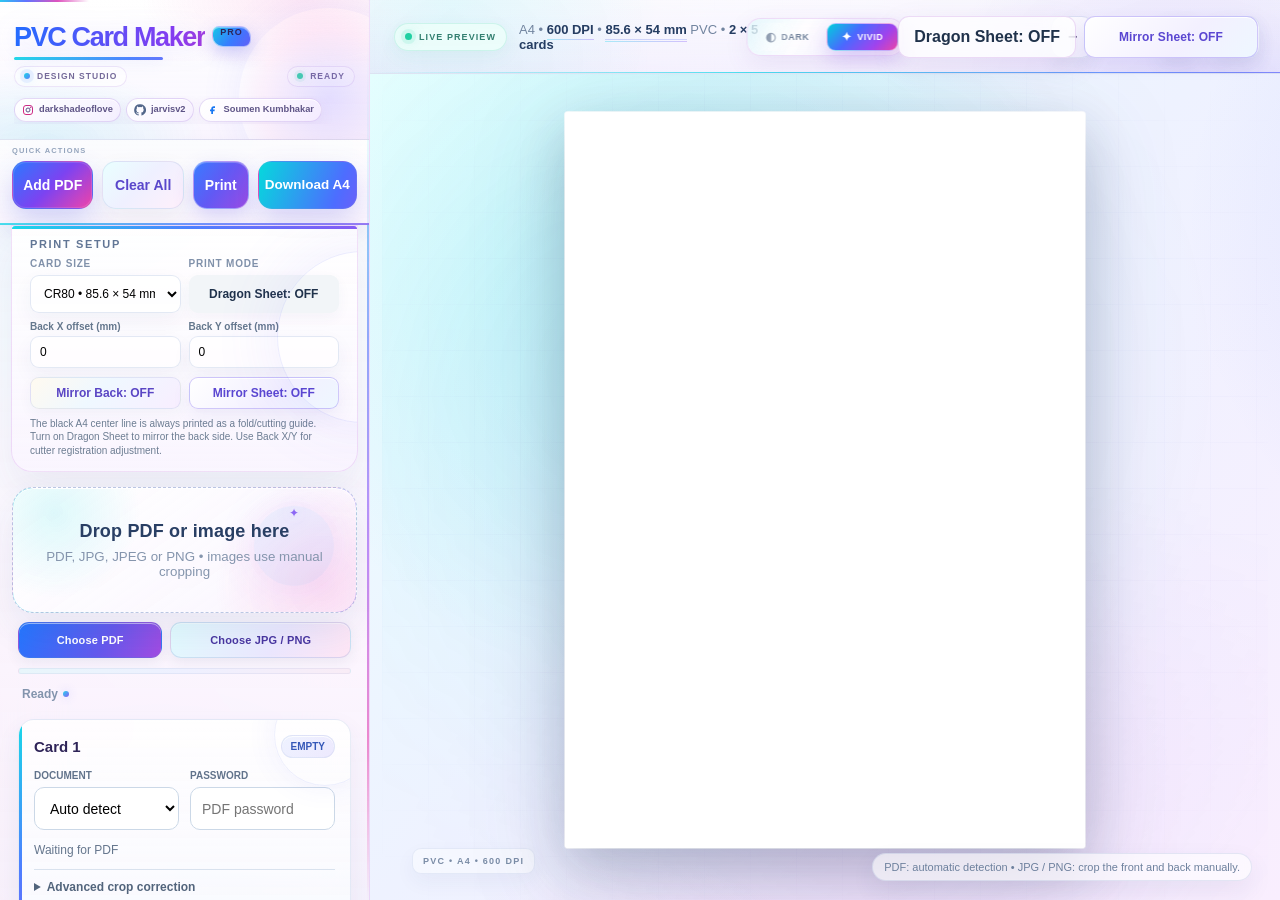
==== commit e04aaeef: "Add files via upload" ====
--- a/index.html
+++ b/index.html
@@ -1,360 +1,920 @@
-<!DOCTYPE html>
+<!doctype html>
 <html lang="en">
 <head>
-    <meta charset="UTF-8">
-    <meta name="viewport" content="width=device-width, initial-scale=1.0">
-    <title>Upgrading Our Experience</title>
-    <!-- Importing modern, clean font -->
-    <link href="https://fonts.googleapis.com/css2?family=Plus+Jakarta+Sans:wght@400;600;800&display=swap" rel="stylesheet">
-    <style>
-        :root {
-            --primary: #8B5CF6;
-            --accent: #EC4899;
-            --dark-gradient: linear-gradient(135deg, #1e0b36 0%, #0f051d 100%);
-            --light-glass: rgba(255, 255, 255, 0.08);
-            --border-glass: rgba(255, 255, 255, 0.15);
-        }
-
-        * {
-            box-sizing: border-box;
-            margin: 0;
-            padding: 0;
-        }
-
-        body {
-            font-family: 'Plus Jakarta Sans', sans-serif;
-            background: radial-gradient(circle at 20% 30%, #431407 0%, transparent 40%),
-                        radial-gradient(circle at 80% 80%, #1e1b4b 0%, transparent 50%),
-                        var(--dark-gradient);
-            color: #ffffff;
-            min-height: 100vh;
-            display: flex;
-            align-items: center;
-            justify-content: center;
-            overflow-x: hidden;
-            position: relative;
-            padding: 20px;
-        }
-
-        /* Abstract colorful background blobs for depth */
-        .blob {
-            position: absolute;
-            border-radius: 50%;
-            filter: blur(80px);
-            z-index: 1;
-            opacity: 0.5;
-        }
-        .blob-1 { top: 15%; left: 10%; width: 300px; height: 300px; background: #6366f1; }
-        .blob-2 { bottom: 10%; right: 5%; width: 400px; height: 400px; background: #db2777; }
-        .blob-3 { top: 40%; right: 20%; width: 250px; height: 250px; background: #7c3aed; }
-
-        .container {
-            position: relative;
-            z-index: 2;
-            width: 100%;
-            max-width: 540px;
-            background: var(--light-glass);
-            backdrop-filter: blur(20px);
-            -webkit-backdrop-filter: blur(20px);
-            border: 1px solid var(--border-glass);
-            border-radius: 28px;
-            padding: 40px 30px;
-            text-align: center;
-            box-shadow: 0 24px 80px rgba(0, 0, 0, 0.5);
-        }
-
-        /* Responsive scaling */
-        @media (min-width: 480px) {
-            .container { padding: 50px 45px; }
-        }
-
-        /* Vibrant animated custom illustration area */
-        .illustration-box {
-            position: relative;
-            display: flex;
-            justify-content: center;
-            align-items: center;
-            margin-bottom: 30px;
-        }
-
-        /* Glowing background behind illustration */
-        .glow {
-            position: absolute;
-            width: 140px;
-            height: 140px;
-            background: radial-gradient(circle, rgba(139, 92, 246, 0.4) 0%, rgba(236, 72, 153, 0.4) 100%);
-            filter: blur(30px);
-            z-index: -1;
-        }
-
-        /* Modern interactive SVG graphic depicting servers, gears and upgrades */
-        .illustration-svg {
-            width: 180px;
-            height: auto;
-            animation: float 6s ease-in-out infinite;
-        }
-
-        @keyframes float {
-            0%, 100% { transform: translateY(0px) rotate(0deg); }
-            50% { transform: translateY(-10px) rotate(2deg); }
-        }
-
-        .heading-badge {
-            display: inline-block;
-            background: linear-gradient(90deg, #3b82f633, #8b5cf633);
-            border: 1px solid rgba(139, 92, 246, 0.4);
-            color: #a78bfa;
-            font-size: 11px;
-            font-weight: 800;
-            letter-spacing: 2px;
-            text-transform: uppercase;
-            padding: 8px 16px;
-            border-radius: 50px;
-            margin-bottom: 18px;
-        }
-
-        h1 {
-            font-size: 32px;
-            font-weight: 800;
-            line-height: 1.2;
-            margin-bottom: 16px;
-            letter-spacing: -0.5px;
-            background: linear-gradient(to right, #ffffff, #f3e8ff, #fbcfe8);
-            -webkit-background-clip: text;
-            -webkit-text-fill-color: transparent;
-        }
-
-        p {
-            font-size: 15px;
-            color: #d1d5db;
-            line-height: 1.6;
-            margin-bottom: 30px;
-            font-weight: 400;
-        }
-
-        /* Pulse status badge */
-        .status-badge {
-            display: inline-flex;
-            align-items: center;
-            background: rgba(255, 255, 255, 0.05);
-            border: 1px solid rgba(255, 255, 255, 0.1);
-            padding: 8px 16px;
-            border-radius: 50px;
-            font-size: 13px;
-            font-weight: 600;
-            color: #f3f4f6;
-            margin-bottom: 35px;
-        }
-
-        .dot {
-            width: 8px;
-            height: 8px;
-            background-color: #34d399;
-            border-radius: 50%;
-            margin-right: 10px;
-            box-shadow: 0 0 10px #34d399;
-            animation: pulse 1.8s infinite;
-        }
-
-        @keyframes pulse {
-            0% { transform: scale(0.9); box-shadow: 0 0 0 0 rgba(52, 211, 153, 0.7); }
-            70% { transform: scale(1); box-shadow: 0 0 0 8px rgba(52, 211, 153, 0); }
-            100% { transform: scale(0.9); box-shadow: 0 0 0 0 rgba(52, 211, 153, 0); }
-        }
-
-        /* Dynamic Progress / Footer Section */
-        .status-footer {
-            border-top: 1px solid rgba(255, 255, 255, 0.1);
-            padding-top: 25px;
-            display: flex;
-            flex-direction: column;
-            gap: 20px;
-            text-align: left;
-        }
-
-        @media (min-width: 480px) {
-            .status-footer {
-                flex-direction: row;
-                justify-content: space-between;
-                align-items: center;
-            }
-        }
-
-        .progress-box {
-            flex: 1;
-        }
-
-        .progress-label {
-            font-size: 12px;
-            color: #9ca3af;
-            font-weight: 600;
-            margin-bottom: 6px;
-            display: flex;
-            justify-content: space-between;
-        }
-
-        .progress-bar-container {
-            width: 100%;
-            height: 8px;
-            background: rgba(255, 255, 255, 0.1);
-            border-radius: 10px;
-            overflow: hidden;
-            position: relative;
-        }
-
-        .progress-fill {
-            width: 75%; /* Set status */
-            height: 100%;
-            background: linear-gradient(90deg, var(--primary), var(--accent));
-            border-radius: 10px;
-            position: relative;
-        }
-
-        /* Subscribe option */
-        .subscribe-form {
-            display: flex;
-            gap: 8px;
-            width: 100%;
-        }
-
-        @media (min-width: 480px) {
-            .subscribe-form { max-width: 250px; }
-        }
-
-        .subscribe-input {
-            background: rgba(0, 0, 0, 0.2);
-            border: 1px solid rgba(255, 255, 255, 0.15);
-            padding: 10px 14px;
-            border-radius: 12px;
-            color: #fff;
-            font-size: 13px;
-            outline: none;
-            flex-grow: 1;
-            transition: all 0.3s ease;
-        }
-
-        .subscribe-input:focus {
-            border-color: var(--primary);
-            box-shadow: 0 0 0 2px rgba(139, 92, 246, 0.3);
-        }
-
-        .subscribe-button {
-            background: linear-gradient(90deg, var(--primary), var(--accent));
-            color: #fff;
-            border: none;
-            padding: 10px 16px;
-            border-radius: 12px;
-            font-weight: 600;
-            font-size: 13px;
-            cursor: pointer;
-            transition: transform 0.2s ease, opacity 0.2s ease;
-        }
-
-        .subscribe-button:hover {
-            transform: translateY(-1px);
-            opacity: 0.95;
-        }
-
-        .subscribe-button:active {
-            transform: translateY(1px);
-        }
-    </style>
+<meta charset="utf-8">
+<meta name="viewport" content="width=device-width,initial-scale=1">
+<title>PVC Card Maker Pro — Hardcore Ultra Studio</title>
+
+
+
+
+
+
+
+<link rel="stylesheet" href="css/core.css">
+<link rel="stylesheet" href="css/legacy-colorful.css">
+<link rel="stylesheet" href="css/manual-crop.css">
+<link rel="stylesheet" href="css/ultra-theme.css">
+<link rel="stylesheet" href="css/ultra-motion.css">
+<link rel="stylesheet" href="css/final-polish.css">
+<link rel="stylesheet" href="css/theme-switcher.css">
+<link rel="stylesheet" href="css/themes.css">
+<link rel="stylesheet" href="css/nebula-motion.css">
+<link rel="stylesheet" href="css/brand-polish.css">
 </head>
 <body>
-
-    <!-- Ambient Glowing Blobs -->
-    <div class="blob blob-1"></div>
-    <div class="blob blob-2"></div>
-    <div class="blob blob-3"></div>
-
-    <div class="container">
-        
-        <!-- Illustration -->
-        <div class="illustration-box">
-            <div class="glow"></div>
-            <!-- Interactive Modern Maintenance/Build SVG Graphic -->
-            <svg class="illustration-svg" viewBox="0 0 200 200" fill="none" xmlns="http://www.w3.org/2000/svg">
-                <!-- Outer gears & sparkles -->
-                <circle cx="100" cy="100" r="80" stroke="rgba(255,255,255,0.03)" stroke-width="2"/>
-                <path d="M165 50L175 40M175 40L170 40M175 40L175 45" stroke="#EC4899" stroke-linecap="round" stroke-linejoin="round" stroke-width="2"/>
-                <path d="M30 160L20 170M20 170L25 170M20 170L20 165" stroke="#8B5CF6" stroke-linecap="round" stroke-linejoin="round" stroke-width="2"/>
-                
-                <!-- Main playful gear system -->
-                <g transform="translate(60, 55)">
-                    <circle cx="40" cy="40" r="28" fill="#8B5CF6" opacity="0.8"/>
-                    <!-- gear tooth details -->
-                    <rect x="36" y="4" width="8" height="12" rx="3" fill="#8B5CF6"/>
-                    <rect x="36" y="64" width="8" height="12" rx="3" fill="#8B5CF6"/>
-                    <rect x="4" y="36" width="12" height="8" rx="3" fill="#8B5CF6"/>
-                    <rect x="64" y="36" width="12" height="8" rx="3" fill="#8B5CF6"/>
-                    <circle cx="40" cy="40" r="14" fill="#1e0b36"/>
-                </g>
-                <g transform="translate(105, 105)">
-                    <circle cx="20" cy="20" r="15" fill="#EC4899" opacity="0.8"/>
-                    <rect x="17" y="1" width="6" height="7" rx="2" fill="#EC4899"/>
-                    <rect x="17" y="32" width="6" height="7" rx="2" fill="#EC4899"/>
-                    <circle cx="20" cy="20" r="7" fill="#1e0b36"/>
-                </g>
-                
-                <!-- Server box being "upgraded" -->
-                <rect x="55" y="100" width="60" height="45" rx="8" fill="url(#serverGrad)" stroke="rgba(255,255,255,0.2)" stroke-width="1.5"/>
-                <circle cx="67" cy="112" r="3" fill="#10B981"/>
-                <circle cx="67" cy="122" r="3" fill="#3B82F6"/>
-                <circle cx="67" cy="132" r="3" fill="#EF4444"/>
-                <line x1="77" y1="112" x2="103" y2="112" stroke="rgba(255,255,255,0.3)" stroke-width="3" stroke-linecap="round"/>
-                <line x1="77" y1="122" x2="95" y2="122" stroke="rgba(255,255,255,0.3)" stroke-width="3" stroke-linecap="round"/>
-                <line x1="77" y1="132" x2="105" y2="132" stroke="rgba(255,255,255,0.3)" stroke-width="3" stroke-linecap="round"/>
-
-                <!-- Giant animated wrench -->
-                <g transform="translate(110, 65) rotate(-15)">
-                    <rect x="10" y="2" width="8" height="35" rx="3" fill="#3B82F6"/>
-                    <circle cx="14" cy="5" r="7" fill="#3B82F6"/>
-                    <circle cx="14" cy="5" r="3" fill="#1e0b36"/>
-                    <path d="M7 32 L21 32 L21 36 L7 36 Z" fill="#2563EB"/>
-                </g>
-                
-                <!-- Definition of visual gradients -->
-                <defs>
-                    <linearGradient id="serverGrad" x1="55" y1="100" x2="115" y2="145" gradientUnits="userSpaceOnUse">
-                        <stop offset="0" stop-color="#1F2937"/>
-                        <stop offset="1" stop-color="#111827"/>
-                    </linearGradient>
-                </defs>
-            </svg>
+<div class="ultra-scene" aria-hidden="true">
+  <div class="scene-grid"></div>
+  <div class="scene-vignette"></div>
+  <div class="scene-blob blob-1"></div>
+  <div class="scene-blob blob-2"></div>
+  <div class="scene-blob blob-3"></div>
+  <div class="scene-blob blob-4"></div>
+  <div class="scene-beam beam-1"></div>
+  <div class="scene-beam beam-2"></div>
+  <div class="scene-stars"><i class="star s1"></i><i class="star s2"></i><i class="star s3"></i><i class="star s4"></i><i class="star s5"></i><i class="star s6"></i><i class="star s7"></i><i class="star s8"></i><i class="star s9"></i><i class="star s10"></i><i class="star s11"></i><i class="star s12"></i><i class="star s13"></i><i class="star s14"></i><i class="star s15"></i><i class="star s16"></i><i class="star s17"></i><i class="star s18"></i></div>
+</div>
+
+<div class="app">
+  <aside class="side">
+    <div class="brand">
+      <div class="brand-title">
+        <h1><span class="title-accent">PVC Card Maker</span></h1>
+        <span class="pro">PRO</span>
+      </div>
+
+      <div class="brand-meta-row">
+        <span class="brand-kicker"><i></i> DESIGN STUDIO</span>
+        <span class="brand-status"><b></b> READY</span>
+      </div>
+      <div class="brand-social" aria-label="Creator links">
+        <a
+          class="instagram"
+          href="https://instagram.com/darkshadeoflove"
+          target="_blank"
+          rel="noopener noreferrer"
+         
+        >
+          <svg viewBox="0 0 24 24" fill="none" aria-hidden="true">
+            <defs>
+              <linearGradient id="igGradient" x1="3" y1="21" x2="21" y2="3">
+                <stop offset="0%" stop-color="#f58529"/>
+                <stop offset="45%" stop-color="#dd2a7b"/>
+                <stop offset="75%" stop-color="#8134af"/>
+                <stop offset="100%" stop-color="#515bd4"/>
+              </linearGradient>
+            </defs>
+            <rect x="3" y="3" width="18" height="18" rx="5" stroke-width="2"/>
+            <circle cx="12" cy="12" r="4" stroke="currentColor" stroke-width="2"/>
+            <circle cx="17.2" cy="6.8" r="1" fill="currentColor"/>
+          </svg>
+          <span class="brand-handle">darkshadeoflove</span>
+        </a>
+
+        <span class="divider" aria-hidden="true"></span>
+
+        <a
+          class="github"
+          href="https://github.com/jarvisv2"
+          target="_blank"
+          rel="noopener noreferrer"
+         
+        >
+          <svg viewBox="0 0 24 24" aria-hidden="true">
+            <path d="M12 .7A11.3 11.3 0 0 0 8.4 22.8c.57.1.78-.25.78-.55v-2.13c-3.17.69-3.84-1.34-3.84-1.34-.52-1.32-1.27-1.67-1.27-1.67-1.04-.71.08-.7.08-.7 1.15.08 1.76 1.18 1.76 1.18 1.02 1.75 2.67 1.25 3.32.96.1-.74.4-1.25.72-1.54-2.53-.29-5.2-1.27-5.2-5.65 0-1.25.45-2.27 1.18-3.07-.12-.29-.51-1.45.11-3.02 0 0 .96-.31 3.14 1.17a10.9 10.9 0 0 1 5.72 0c2.18-1.48 3.13-1.17 3.13-1.17.63 1.57.24 2.73.12 3.02.73.8 1.17 1.82 1.17 3.07 0 4.39-2.67 5.35-5.21 5.64.41.36.78 1.07.78 2.16v3.2c0 .3.21.66.79.55A11.3 11.3 0 0 0 12 .7Z"/>
+          </svg>
+          <span class="brand-handle">jarvisv2</span>
+        </a>
+        <span class="divider" aria-hidden="true"></span>
+
+        <a
+          class="facebook"
+          href="https://www.facebook.com/palu.das.33/"
+          target="_blank"
+          rel="noopener noreferrer"
+        >
+          <svg viewBox="0 0 24 24" aria-hidden="true">
+            <path d="M13.5 8H16V4.5h-2.5C10.46 4.5 8.5 6.43 8.5 9.36V11H6v3.5h2.5V20h3.5v-5.5H15l.5-3.5H12V9.64C12 8.66 12.46 8 13.5 8Z"/>
+          </svg>
+          <span class="brand-handle">Soumen Kumbhakar</span>
+        </a>
+      </div>
+    </div>
+
+    <div class="ultra-workflow" aria-hidden="true">
+      <div class="ultra-tab active"><span class="tab-icon">✦</span><span>Workspace</span></div>
+      <div class="ultra-tab"><span class="tab-icon">↥</span><span>Import</span></div>
+      <div class="ultra-tab"><span class="tab-icon">⌗</span><span>Crop Studio</span></div>
+      <div class="ultra-tab"><span class="tab-icon">▣</span><span>Print Lab</span></div>
+    </div>
+
+    <div class="toolbar"><button class="btn primary" id="addBtn">Add PDF</button><button class="btn softbtn" id="clearBtn">Clear All</button><button class="btn graybtn" id="printBtn">Print</button><button class="btn downloadbtn" id="downloadBtn">Download A4</button></div>
+    <div class="desktop-settings"><div class="settings-title">Print setup</div><div class="setting-row"><div class="field"><label>Card size</label><select id="cardSize"><option value="85.6x54">CR80 • 85.6 × 54 mm</option><option value="86.6x54.4">Preset • 86.6 × 54.4 mm</option><option value="custom">Custom • enter size</option></select></div><div class="field"><label>Print mode</label><button class="btn mini graybtn" id="dragonSetup" style="width:100%;height:38px">Dragon Sheet: OFF</button></div></div><div id="customSizeBox" class="custom-size-box hidden"><div class="custom-size-title">Custom card size (mm)</div><div class="custom-size-grid"><div class="field"><label>Width</label><input id="customW" type="number" min="40" max="100" step="0.1" value="85.6"></div><div class="field"><label>Height</label><input id="customH" type="number" min="30" max="70" step="0.1" value="54"></div></div><div class="custom-size-note">Enter the physical PVC cutting size. The preview, crop ratio and A4 layout update automatically.</div></div><div class="back-align"><div><label>Back X offset (mm)</label><input id="backX" type="number" min="-5" max="5" step="0.1" value="0"></div><div><label>Back Y offset (mm)</label><input id="backY" type="number" min="-5" max="5" step="0.1" value="0"></div></div><div class="mirror-group"><button class="btn mini graybtn" id="mirrorBackSetup">Mirror Back: OFF</button><button class="btn mini graybtn" id="mirrorSheetSetup">Mirror Sheet: OFF</button></div><div class="desktop-note">The black A4 center line is always printed as a fold/cutting guide. Turn on Dragon Sheet to mirror the back side. Use Back X/Y for cutter registration adjustment.</div></div>
+    <label class="drop" id="drop"><strong>Drop PDF or image here</strong><small>PDF, JPG, JPEG or PNG • images use manual cropping</small></label>
+    <div class="upload-format-actions" aria-label="Choose upload format">
+      <button type="button" class="btn upload-pdf-btn" id="choosePdfBtn">Choose PDF</button>
+      <button type="button" class="btn upload-image-btn" id="chooseImageBtn">Choose JPG / PNG</button>
+    </div>
+    <input id="fileInput" type="file" accept="application/pdf,.pdf,image/jpeg,.jpg,.jpeg,image/png,.png" multiple>
+    <div class="progress"><i id="progress"></i></div>
+    <div class="files"><div class="ready" id="ready">Ready</div><div id="slots"></div></div>
+  </aside>
+  <main class="workspace">
+    <div class="topbar">
+      <div class="topbar-left">
+        <div class="live-pill"><span></span> LIVE PREVIEW</div>
+        <div class="meta">A4 • <b>600 DPI</b> • <b id="sizeMeta">85.6 × 54 mm</b> PVC • <b>2 × 5 cards</b></div>
+      </div>
+      <div class="theme-switcher theme-switcher-centered" id="themeSwitcher" aria-label="Theme selector" role="group">
+        <button type="button" class="theme-btn" id="themeDark" data-theme="dark" aria-label="Dark theme" title="Dark theme"><span class="theme-icon">◐</span><span class="theme-label">Dark</span></button>
+        <button type="button" class="theme-btn active" id="themeVivid" data-theme="vivid" aria-label="Vivid theme" title="Vivid theme"><span class="theme-icon">✦</span><span class="theme-label">Vivid</span></button>
+      </div>
+      <div class="viewtools"><button class="iconbtn" id="minus" title="Zoom out">−</button><div class="zoomlabel" id="zoomLabel">Fit</div><button class="iconbtn" id="plus" title="Zoom in">＋</button><button class="btn graybtn" id="fitBtn">Fit</button></div>
+    </div>
+    <div class="stage" id="stage"><div class="stage-watermark" aria-hidden="true">PVC • A4 • 600 DPI</div><div class="fabrow"><button class="btn graybtn" id="mirrorBackBtn" title="Dragon Sheet: mirror the back side">Dragon Sheet: OFF</button><button class="btn graybtn" id="mirrorSheetBtn" title="Mirror the complete A4 sheet">Sheet ↔</button></div><div class="sheetwrap" id="sheetwrap"><canvas class="sheet" id="sheet" width="4961" height="7016"></canvas></div></div>
+  </main>
+</div>
+<div class="bottomhint">PDF: automatic detection • JPG / PNG: crop the front and back manually.</div>
+
+<div class="modal" id="modal">
+  <div class="modalcard">
+    <div class="modalhead"><div><b id="modalTitle">Crop Review</b><div id="modalSub" style="font-size:12px;color:#64748b;margin-top:4px"></div></div><button class="btn graybtn" id="closeModal">Close</button></div>
+    <div class="modalbody">
+      <div class="modalgrid">
+        <div>
+          <div class="smalllabel">Source file • crop boundaries</div>
+          <div class="sourcebox"><div class="sourcewrap" id="sourceWrap"><canvas class="sourcecanvas" id="sourcePreview"></canvas><div class="crop-overlay" id="cropOverlay"></div><div class="manual-select-layer" id="manualSelectLayer"></div></div><div class="sourceactions"><button class="btn softbtn" id="editFrontBtn">Edit Front</button><button class="btn softbtn" id="editBackBtn">Edit Back</button><button class="btn precision-btn" id="precisionCropBtn">Manual Crop</button><span class="edithelp">Drag a box to move • drag a corner to resize • Manual Crop lets you draw a fresh selection using the selected card size</span></div><div class="legend"><span class="dot"></span> Blue = Front • Green = Back • Selected card ratio locked</div><div class="cropstatus" id="cropStatus">Auto-detect runs first. Use <b>Manual Crop</b> when the document is unusual or the automatic box needs a fresh selection.</div></div>
         </div>
-
-        <div class="heading-badge">UPGRADING OUR EXPERIENCE</div>
-        <h1>We're building something amazing!</h1>
-        <p>We are busy tinkering behind the scenes to bring you a fresh, fast, and feature-rich upgrade. Hang tight, we'll be back online very soon!</p>
-        
-        <div class="status-badge">
-            <span class="dot"></span> Active Upgrades In Progress
+        <div>
+          <div class="previewgrid"><div class="previewbox"><h3>FRONT</h3><canvas id="frontPreview"></canvas></div><div class="previewbox"><h3>BACK</h3><canvas id="backPreview"></canvas></div></div>
+          <div class="cropcontrols">
+            <div class="smalllabel">Quick correction</div>
+            <div class="row">
+              <div class="range"><label>Horizontal</label><input id="adjX" type="range" min="-4" max="4" step=".1" value="0"></div>
+              <div class="range"><label>Vertical</label><input id="adjY" type="range" min="-4" max="4" step=".1" value="0"></div>
+              <div class="range"><label>Width</label><input id="adjW" type="range" min="-3" max="3" step=".1" value="0"></div>
+              <div class="range"><label>Height</label><input id="adjH" type="range" min="-3" max="3" step=".1" value="0"></div>
+            </div>
+          </div>
+          <div class="note" id="modalNote">The crop uses a calibrated document template first, then normalizes to CR80. Review the source boxes and front/back previews before applying.</div>
         </div>
-
-        <!-- Footer containing Progress tracker & newsletter sign-up -->
-        <div class="status-footer">
-            
-            <div class="progress-box">
-                <div class="progress-label">
-                    <span>Estimated Completion</span>
-                    <span>75% Done</span>
-                </div>
-                <div class="progress-bar-container">
-                    <div class="progress-fill"></div>
-                </div>
-            </div>
-
-            <div class="subscribe-form-box">
-                <div class="progress-label" style="margin-bottom:6px;">Get Notified On Launch</div>
-                <form class="subscribe-form" onsubmit="event.preventDefault(); alert('We will notify you when we launch!');">
-                    <input type="email" placeholder="Enter your email" class="subscribe-input" required>
-                    <button type="submit" class="subscribe-button">Notify Me</button>
-                </form>
-            </div>
-
-        </div>
-
+      </div>
     </div>
+    <div class="modalfoot"><div class="left"><button class="btn softbtn" id="reDetectBtn">Re-detect</button><button class="btn graybtn" id="resetCropBtn">Reset correction</button></div><div class="right"><button class="btn primary" id="useBtn">Use These Crops</button></div></div>
+  </div>
+</div>
+
+<div class="modal" id="passwordModal"><div class="modalcard" style="max-width:450px"><div class="modalhead"><div><b>Password protected PDF</b><div style="font-size:12px;color:#64748b;margin-top:4px">Enter the PDF password to continue.</div></div></div><div class="modalbody"><div class="field"><label class="smalllabel">PDF password</label><input id="passwordInput" type="password" style="width:100%;height:44px;border:1px solid #cbd8e7;border-radius:10px;padding:0 11px"></div><div class="status bad hidden" id="passwordError"></div></div><div class="modalfoot"><div></div><div class="right"><button class="btn graybtn" id="passwordCancel">Cancel</button><button class="btn primary" id="passwordOk">Open PDF</button></div></div></div></div>
+
+<script>
+const PDFJS_URLS=[
+  'https://cdnjs.cloudflare.com/ajax/libs/pdf.js/3.11.174/pdf.min.js',
+  'https://unpkg.com/pdfjs-dist@3.11.174/build/pdf.min.js'
+];
+const PDF_WORKERS=[
+  'https://cdnjs.cloudflare.com/ajax/libs/pdf.js/3.11.174/pdf.worker.min.js',
+  'https://unpkg.com/pdfjs-dist@3.11.174/build/pdf.worker.min.js'
+];
+let pdfPromise=null;
+function loadScript(src){return new Promise((resolve,reject)=>{const s=document.createElement('script');s.src=src;s.async=true;s.onload=resolve;s.onerror=()=>reject(new Error('CDN load failed'));document.head.appendChild(s)})}
+async function ensurePdfJs(){if(window.pdfjsLib)return window.pdfjsLib;if(!pdfPromise){pdfPromise=(async()=>{let last=null;for(const u of PDFJS_URLS){try{await loadScript(u);if(window.pdfjsLib)break}catch(e){last=e}}if(!window.pdfjsLib)throw new Error('PDF engine could not load. Check internet/CDN access.');let workerSet=false;for(const u of PDF_WORKERS){try{window.pdfjsLib.GlobalWorkerOptions.workerSrc=u;workerSet=true;break}catch(e){}}window.pdfjsLib.__workerConfigured=workerSet;return window.pdfjsLib})().catch(e=>{pdfPromise=null;throw e})}return pdfPromise}
+
+const $=id=>document.getElementById(id);const fileInput=$('fileInput'),drop=$('drop'),progress=$('progress'),ready=$('ready'),slotsEl=$('slots');
+const sheet=$('sheet'),ctx=sheet.getContext('2d');const A4W=4961,A4H=7016,DPI=600;let CARD_W_MM=85.6,CARD_H_MM=54;let CARD_W=Math.round(CARD_W_MM*DPI/25.4),CARD_H=Math.round(CARD_H_MM*DPI/25.4);let LEFT=280,TOP=100,GAP_X=316,GAP_Y=96;let cards=Array(5).fill(null);let slotDocOverrides=Array(5).fill('auto');let filePickerTargetIndex=null;let mirrorBack=false,mirrorSheet=false,zoom=1;let pendingPassword=null;
+function mmToPx(mm){return Math.round(mm*DPI/25.4)}
+function updateCardGeometry(){CARD_W=Math.max(120,mmToPx(CARD_W_MM));CARD_H=Math.max(120,mmToPx(CARD_H_MM));if(CARD_W+GAP_X+CARD_W>A4W-120)GAP_X=Math.max(8,A4W-120-CARD_W*2);if(TOP+5*CARD_H+4*GAP_Y>A4H-50)GAP_Y=Math.max(8,Math.floor((A4H-50-TOP-5*CARD_H)/4));document.getElementById('sizeMeta').textContent=`${CARD_W_MM.toFixed(1).replace(/\.0$/,'')} × ${CARD_H_MM.toFixed(1).replace(/\.0$/,'')} mm`}
+function drawImageMaybeMirrored(img,x,y,w,h,doMirror){if(!doMirror){ctx.drawImage(img,x,y,w,h);return}ctx.save();ctx.translate(x+w,y);ctx.scale(-1,1);ctx.drawImage(img,0,0,w,h);ctx.restore()}
+function drawSheet(){
+  ctx.clearRect(0,0,A4W,A4H);
+  ctx.fillStyle='#fff';
+  ctx.fillRect(0,0,A4W,A4H);
+  ctx.save();
+  if(mirrorSheet){ctx.translate(A4W,0);ctx.scale(-1,1)}
+  const bxOffset=mmToPx(parseFloat(document.getElementById('backX')?.value||0));
+  const byOffset=mmToPx(parseFloat(document.getElementById('backY')?.value||0));
+  const totalW=(CARD_W*2)+GAP_X;
+  const left=Math.max(30,Math.round((A4W-totalW)/2));
+  for(let i=0;i<5;i++){
+    const y=TOP+i*(CARD_H+GAP_Y),fx=left,bx=left+CARD_W+GAP_X+bxOffset,by=y+byOffset;
+    const c=cards[i];
+    if(c?.front)ctx.drawImage(c.front,fx,y,CARD_W,CARD_H);
+    if(c?.back)drawImageMaybeMirrored(c.back,bx,by,CARD_W,CARD_H,mirrorBack);
+  }
+  // Physical center-fold guide: always visible for easy cutting/folding.
+  ctx.strokeStyle='#111';ctx.lineWidth=4;ctx.setLineDash([]);
+  ctx.beginPath();ctx.moveTo(A4W/2,20);ctx.lineTo(A4W/2,A4H-20);ctx.stroke();
+  ctx.restore();
+}
+defaultProfiles={};
+function renderSlots(){
+  slotsEl.innerHTML='';
+  for(let i=0;i<5;i++){
+    const c=cards[i]||null;
+    const el=document.createElement('div');el.className='slot';
+    const hasUsableCrop=!!c?.front&&(!c?.job?.isImage||!!c?.cropConfirmed);const readyClass=hasUsableCrop?'good':'';const label=hasUsableCrop?'READY':(c?.status?'PENDING':'EMPTY');
+    el.innerHTML=`<div class="slothead"><b>Card ${i+1}</b><span class="pill ${readyClass}">${label}</span></div>
+      <div class="grid2"><div class="field"><label>Document</label><select class="doc">
+      <option value="auto">Auto detect</option><option value="aadhaar">e-Aadhaar</option><option value="abha">ABHA Card</option><option value="eration">e-Ration Card</option><option value="pan">e-PAN</option><option value="ayushman">Ayushman</option><option value="voter">e-Voter / e-EPIC</option><option value="manual">Manual image crop</option>
+      </select></div><div class="field"><label>Password</label><input class="pass" type="password" placeholder="PDF password"></div></div>
+      <div class="status ${c?.front?'good':''}">${c?.status||'Waiting for PDF'}</div>
+      <details class="settings"><summary>Advanced crop correction</summary><div class="adjustgrid"><div class="range"><label>Horizontal</label><input data-k="x" type="range" min="-4" max="4" step=".1" value="0"></div><div class="range"><label>Vertical</label><input data-k="y" type="range" min="-4" max="4" step=".1" value="0"></div><div class="range"><label>Width</label><input data-k="w" type="range" min="-3" max="3" step=".1" value="0"></div><div class="range"><label>Height</label><input data-k="h" type="range" min="-3" max="3" step=".1" value="0"></div></div></details>
+      <div class="slottools"><button class="btn primary mini loadSlot">Load / Replace File</button><button class="btn softbtn mini review" ${c?.job?'':'disabled'}>Review crop</button><button class="btn graybtn mini remove" ${c?'':'disabled'}>Remove</button></div>`;
+    const docSelect=el.querySelector('.doc');
+    docSelect.value=c?.job?.isImage?'manual':(c?.job?.docOverride||c?.docOverride||slotDocOverrides[i]||'auto');
+    docSelect.disabled=!!c?.job?.isImage;
+    const passInput=el.querySelector('.pass');
+    passInput.disabled=!!c?.job?.isImage;
+    if(c?.job?.isImage)passInput.placeholder='Not needed for images';
+    docSelect.onchange=()=>{
+      const override=docSelect.value;slotDocOverrides[i]=override;
+      if(cards[i])cards[i].docOverride=override;
+      const job=cards[i]?.job;if(!job)return;
+      if(job.isImage){return;}
+      job.docOverride=override;job.det=detectDocument(job.render.canvas,override,job.render.text||'',job.render.pages||[]);
+      if(job.det.twoPage&&job.render.pages?.length>1){
+        const p1=job.render.pages[0].canvas,p2=job.render.pages[1].canvas,gap=job.det.gap||Math.max(20,Math.round(p1.height*.035));
+        const comp=document.createElement('canvas');comp.width=Math.max(p1.width,p2.width);comp.height=p1.height+gap+p2.height;
+        const cc=comp.getContext('2d');cc.fillStyle='#fff';cc.fillRect(0,0,comp.width,comp.height);cc.drawImage(p1,0,0);cc.drawImage(p2,0,p1.height+gap);job.render.sourceCanvas=comp;
+      }else job.render.sourceCanvas=job.render.canvas;
+      job.detBase=cloneDet(job.det);job.adjust={x:0,y:0,w:0,h:0};rebuildJobCrop(job);
+      cards[i].status=`${job.det.type} detected • template updated`;drawSheet();renderSlots();showCropPreview(job);
+    };
+    el.querySelector('.loadSlot').onclick=()=>{
+      if(cards[i]?.file&&!confirm(`Replace the file in Card ${i+1}? Other card positions will remain unchanged.`))return;
+      openFilePicker({accept:ACCEPT_ALL,multiple:false,targetIndex:i});
+    };
+    el.querySelector('.review').onclick=()=>{if(cards[i]?.job)showCropPreview(cards[i].job)};
+    el.querySelector('.remove').onclick=()=>{
+      if(activeJob?.index===i){$('modal').classList.remove('open');setPrecisionMode(false);activeJob=null;}
+      cards[i]=null;drawSheet();renderSlots();ready.textContent=`Card ${i+1} removed • remaining positions unchanged`;
+    };
+    el.querySelectorAll('[data-k]').forEach(inp=>inp.oninput=()=>{if(cards[i]?.job){cards[i].job.adjust[inp.dataset.k]=parseFloat(inp.value);rebuildJobCrop(cards[i].job);drawSheet();}});
+    slotsEl.appendChild(el);
+  }
+}
+
+function pageBorderLines(c){const im=c.getContext('2d').getImageData(0,0,c.width,c.height).data,w=c.width,h=c.height;function colScore(x){let n=0;for(let y=0;y<h;y+=2){const i=(y*w+x)*4;if(im[i]<75&&im[i+1]<75&&im[i+2]<75)n++}return n}function rowScore(y){let n=0;for(let x=0;x<w;x+=2){const i=(y*w+x)*4;if(im[i]<75&&im[i+1]<75&&im[i+2]<75)n++}return n}let lx=0,rx=w-1;for(let x=0;x<Math.min(280,w);x++)if(colScore(x)>h*.35){lx=x;break}for(let x=w-1;x>Math.max(w-280,0);x--)if(colScore(x)>h*.35){rx=x;break}let center=w/2;let best=0,bscore=0;for(let x=Math.floor(w*.42);x<Math.ceil(w*.58);x++)if(colScore(x)>bscore){bscore=colScore(x);best=x}if(best===0)best=center;let top=0,bottom=h-1;for(let y=0;y<Math.min(400,h);y++)if(rowScore(y)>w*.35){top=y;break}for(let y=h-1;y>Math.max(h-400,0);y--)if(rowScore(y)>w*.35){bottom=y;break}return{lx,rx,center:best,top,bottom}}
+function rowSignals(c){const w=c.width,h=c.height,im=c.getContext('2d').getImageData(0,0,w,h).data;const dark=new Uint32Array(h),red=new Uint32Array(h);for(let y=0;y<h;y+=2){for(let x=0;x<w;x+=2){const i=(y*w+x)*4,r=im[i],g=im[i+1],b=im[i+2];if(r<95&&g<95&&b<95)dark[y]++;if(r>150&&r>g*1.25&&r>b*1.15)red[y]++}}return{dark,red}}
+function clustersAbove(arr,threshold){const out=[];let s=-1;for(let y=0;y<arr.length;y+=2){if(arr[y]>=threshold){if(s<0)s=y}else if(s>=0){out.push([s,y-2]);s=-1}}if(s>=0)out.push([s,arr.length-2]);return out}
+function detectAadhaar(c){
+  const w=c.width,h=c.height;
+  // Calibrated to the supplied one-page e-Aadhaar sample:
+  // lower-left panel = front, lower-right panel = back.
+  const front={x:w*0.07824,y:h*0.72227,w:w*0.41412,h:h*0.20455};
+  const back ={x:w*0.50647,y:h*0.72227,w:w*0.41471,h:h*0.20455};
+  return {type:'e-Aadhaar',confidence:.99,front,back,source:'Aadhaar one-page template (calibrated)',mode:'stretch'};
+}
+function detectABHA(c){
+  const w=c.width,h=c.height;
+  const front={x:w*0.02043,y:h*0.01736,w:w*0.95914,h:h*0.47396};
+  const back ={x:w*0.02043,y:h*0.50694,w:w*0.95914,h:h*0.47656};
+  return {type:'ABHA Card',confidence:.99,front,back,source:'ABHA two-panel template (calibrated)',mode:'stretch'};
+}
+function detectERation(c){
+  const w=c.width,h=c.height;
+
+  // MAIN SOURCE CROP (kept exactly), expanded equally on all four sides.
+  // Change only `pad` if you want a little more or less white margin.
+  const pad=Math.round(Math.min(w,h)*0.008);
+
+  const front={
+    x:w*0.09076-pad,
+    y:h*0.79216-pad,
+    w:w*0.39496+pad*2,
+    h:h*0.16746+pad*2
+  };
+
+  const back={
+    x:w*0.51933-pad,
+    y:h*0.79216-pad,
+    w:w*0.39496+pad*2,
+    h:h*0.16746+pad*2
+  };
+
+  return {
+    type:'e-Ration Card',
+    confidence:.99,
+    front,
+    back,
+    source:'West Bengal e-Ration lower-card template (calibrated)',
+    mode:'stretch'
+  };
+}
+function detectAyushman(c,pages){
+  // The supplied Ayushman sample is a genuine two-page document:
+  // page 1 = the member card/front, page 2 = the information/back.
+  // Keep the entire page artwork for each side; the selected physical
+  // card size is applied only at the final output stage.
+  const p1=(pages&&pages[0]?.canvas)||c;
+  const p2=(pages&&pages[1]?.canvas)||p1;
+  const gap=Math.max(20,Math.round(p1.height*0.035));
+  const front={x:0,y:0,w:p1.width,h:p1.height};
+  const back ={x:0,y:p1.height+gap,w:p2.width,h:p2.height};
+  return {type:'Ayushman Card',confidence:1,front,back,source:'Ayushman two-page template (calibrated)',mode:'stretch',twoPage:!!(pages&&pages.length>1),gap};
+}
+function fallbackAadhaar(c){const b=pageBorderLines(c),h=c.height;const y=Math.round(h*.705),hh=Math.round(h*.19);return{type:'e-Aadhaar',confidence:.72,front:{x:b.lx+2,y,w:b.center-b.lx-7,h:hh},back:{x:b.center+5,y,w:b.rx-b.center-7,h:hh},source:'Aadhaar calibrated fallback',mode:'stretch'}}
+function detectEPan(c){
+  const w=c.width,h=c.height;
+  // Calibrated from the supplied password-protected e-PAN sample:
+  // the actual printable PAN card images are the two bottom panels,
+  // front on the left and back on the right.
+  const front={x:w*0.05714,y:h*0.74347,w:w*0.43361,h:h*0.19537};
+  const back ={x:w*0.51261,y:h*0.74584,w:w*0.42941,h:h*0.19359};
+  return {type:'e-PAN',confidence:.99,front,back,source:'e-PAN bottom-card template (calibrated)',mode:'stretch'};
+}
+function detectVoter(c,pages=[]){
+  const w=c.width,h=c.height,ratio=w/Math.max(1,h);
+  const cardLike=canvas=>{
+    const r=canvas.width/Math.max(1,canvas.height);
+    return r>=1.25&&r<=2.15;
+  };
+
+  // Some e-EPIC PDFs contain one card-sized landscape page per side.
+  // In this layout, use each page as a whole rather than applying the
+  // portrait-A4 bottom-row coordinates (which create extremely wide crops).
+  if(pages.length>=2&&cardLike(pages[0].canvas)&&cardLike(pages[1].canvas)){
+    const p1=pages[0].canvas,p2=pages[1].canvas,gap=Math.max(20,Math.round(p1.height*.025));
+    return {type:'e-Voter / e-EPIC',confidence:.98,front:{x:0,y:0,w:p1.width,h:p1.height},back:{x:0,y:p1.height+gap,w:p2.width,h:p2.height},source:'e-EPIC two-page layout (full-page front / back)',mode:'stretch',twoPage:true,gap};
+  }
+
+  // Some providers export both card sides as a wide landscape strip.
+  // Split this only when the page is wide enough to plausibly hold two cards.
+  if(ratio>=2.65){
+    const marginX=w*.012,marginY=h*.025,panelW=(w*.5)-marginX*1.5,panelH=h-2*marginY;
+    const front={x:marginX,y:marginY,w:panelW,h:panelH};
+    const back={x:w*.5+marginX*.5,y:marginY,w:panelW,h:panelH};
+    return {type:'e-Voter / e-EPIC',confidence:.84,front,back,source:'e-EPIC wide two-panel layout',mode:'stretch'};
+  }
+
+  // A page whose shape is already close to a PVC card is not an A4 sheet.
+  // Treat it as the front side and don't pretend two bottom-row crops exist.
+  // The back preview stays blank until the user supplies/crops a real back side.
+  if(ratio>=1.25&&ratio<=2.15){
+    const full={x:0,y:0,w,h};
+    return {type:'e-Voter / e-EPIC',confidence:.88,front:full,back:cloneRect(full),source:'e-EPIC single card-sized page (front detected; back not present)',mode:'stretch',blankBack:true,singleSidePage:true};
+  }
+
+  // Calibrated from the user's supplied e-EPIC_RTE1289156.pdf.
+  // Both PVC faces sit in the upper row. Use a small safety margin outside
+  // the measured black borders so rasterization/resizing cannot trim an edge.
+  // The QR/details block and the notice below remain outside both rectangles.
+  const front={x:w*0.0523,y:h*0.1109,w:w*0.4168,h:h*0.1872};
+  const back ={x:w*0.5477,y:h*0.1109,w:w*0.4168,h:h*0.1872};
+  return {type:'e-Voter / e-EPIC',confidence:.99,front,back,source:'e-EPIC ECI A4 upper-card template (calibrated from supplied PDF)',mode:'stretch'};
+}
+function looksLikeCalibratedEpicPage(c){
+  const w=c.width,h=c.height,ratio=w/Math.max(1,h);
+  if(ratio<0.64||ratio>0.78)return false;
+  const ctx=c.getContext('2d');
+  const boxes=[
+    {x:.0536,y:.1117,w:.4129,h:.1852},
+    {x:.5477,y:.1117,w:.4129,h:.1852}
+  ];
+  const rx=Math.max(2,Math.round(w*.0012)),ry=Math.max(2,Math.round(h*.0012));
+  const edgeCoverage=(x1,y1,x2,y2,horizontal)=>{
+    let hits=0,total=34;
+    for(let i=0;i<total;i++){
+      const t=.04+.92*(i/(total-1));
+      const px=Math.round((horizontal?x1+(x2-x1)*t:x1)*(w-1));
+      const py=Math.round((horizontal?y1:y1+(y2-y1)*t)*(h-1));
+      const sx=Math.max(0,Math.min(w-(rx*2+1),px-rx));
+      const sy=Math.max(0,Math.min(h-(ry*2+1),py-ry));
+      const data=ctx.getImageData(sx,sy,rx*2+1,ry*2+1).data;
+      let light=0;
+      for(let j=0;j<data.length;j+=4)light+=(data[j]+data[j+1]+data[j+2])/3;
+      if(light/(data.length/4)<245)hits++;
+    }
+    return hits/total;
+  };
+  // Require visible, non-white borders on all four sides of both card panels.
+  return boxes.every(b=>{
+    const x1=b.x,y1=b.y,x2=b.x+b.w,y2=b.y+b.h;
+    return edgeCoverage(x1,y1,x2,y1,true)>.68&&
+      edgeCoverage(x1,y2,x2,y2,true)>.68&&
+      edgeCoverage(x1,y1,x1,y2,false)>.68&&
+      edgeCoverage(x2,y1,x2,y2,false)>.68;
+  });
+}
+function detectGeneric(c){const b=pageBorderLines(c);return{type:'Government ID',confidence:.55,front:{x:b.lx+8,y:Math.round(c.height*.66),w:b.center-b.lx-16,h:Math.round(c.height*.20)},back:{x:b.center+8,y:Math.round(c.height*.66),w:b.rx-b.center-16,h:Math.round(c.height*.20)},source:'Generic lower-panel fallback',mode:'stretch'}}
+function detectDocument(c,override='auto',text='',pages=[]){
+  const t=String(text||'').toLowerCase();
+  if(override==='aadhaar')return detectAadhaar(c)||fallbackAadhaar(c);
+  if(override==='abha')return detectABHA(c);
+  if(override==='eration')return detectERation(c);
+  if(override==='ayushman')return detectAyushman(c,pages);
+  if(override==='pan')return detectEPan(c);
+  if(override==='voter')return detectVoter(c,pages);
+  // Text-first detection. e-PAN is identified from the distinctive Income Tax / Permanent Account Number wording.
+  if(/income tax department/.test(t) && /permanent account number/.test(t))return detectEPan(c);
+  if(/e[\s-]*epic|e[\s-]*electors photo identity|elector photo identity card|electoral photo identity card/.test(t) || (/election commission of india/.test(t) && /epic|voter|elector/.test(t)))return detectVoter(c,pages);
+  // Text-first detection. The uploaded Ayushman sample contains these terms.
+  if(/ayushman bharat|pradhan mantri jan arogya|pm-jay|ayushman card/.test(t))return detectAyushman(c,pages);
+  if(/ayushman bharat health account|\babha\b|abha address|abha number/.test(t))return detectABHA(c);
+  if(/e-ration card|digital ration card|department of food.*supplies|food & supplies/.test(t))return detectERation(c);
+  if(/aadhaar|uidai|unique identification authority/.test(t))return detectAadhaar(c)||fallbackAadhaar(c);
+  // This specific ECI e-EPIC export is image-based, so PDF.js may return no text.
+  // Detect its two bordered card panels at the measured upper-page coordinates.
+  // The shape check is deliberately narrow so other document templates are unchanged.
+  if(looksLikeCalibratedEpicPage(c))return detectVoter(c,pages);
+  const visual=estimateGovernmentBand(c);
+  if(visual==='abha')return detectABHA(c);
+  if(visual==='eration')return detectERation(c);
+  if(visual==='ayushman')return detectAyushman(c,pages);
+  return detectGeneric(c);
+}
+function estimateGovernmentBand(c){
+  const im=c.getContext('2d').getImageData(0,0,c.width,c.height).data,w=c.width,h=c.height;
+  let orange=0,blue=0,total=0,step=Math.max(1,Math.floor(Math.min(w,h)/500));
+  for(let y=0;y<Math.min(h,Math.floor(h*.32));y+=step*2){
+    for(let x=0;x<w;x+=step*2){
+      const i=(y*w+x)*4,r=im[i],g=im[i+1],b=im[i+2];
+      if(r>180&&g>75&&g<190&&b<80)orange++;
+      if(b>120&&b>r*1.25&&b>g*.95&&r<110)blue++;
+      total++;
+    }
+  }
+  if(orange>total*.05 && w/h>1.6)return 'ayushman';
+  if(blue>total*.05)return 'abha';
+  return null;
+}
+function cloneRect(r){return {x:r.x,y:r.y,w:r.w,h:r.h}}
+function cloneDet(d){return {type:d.type,confidence:d.confidence,front:cloneRect(d.front),back:cloneRect(d.back),source:d.source,mode:d.mode||'cover',twoPage:!!d.twoPage,gap:d.gap||0,blankBack:!!d.blankBack,singleSidePage:!!d.singleSidePage}}
+function adjustRect(r,a,c){
+  const dx=(a.x||0)/100*c.width,dy=(a.y||0)/100*c.height,dw=(a.w||0)/100*c.width,dh=(a.h||0)/100*c.height;
+  return{x:r.x+dx-dw/2,y:r.y+dy-dh/2,w:r.w+dw,h:r.h+dh}
+}
+function clampRect(r,c){
+  const minW=Math.max(80,c.width*.08);
+  r.w=Math.max(minW,Math.min(c.width,r.w)); r.h=r.w/(CARD_W/CARD_H);
+  r.x=Math.max(0,Math.min(c.width-r.w,r.x)); r.y=Math.max(0,Math.min(c.height-r.h,r.y));
+  return r;
+}
+function cropCover(src,r,mode='cover'){
+  const out=document.createElement('canvas');out.width=CARD_W;out.height=CARD_H;
+  const o=out.getContext('2d');o.imageSmoothingEnabled=true;o.imageSmoothingQuality='high';
+  if(mode==='stretch'){
+    const rr={...r};
+    rr.x=Math.max(0,Math.min(src.width-1,rr.x)); rr.y=Math.max(0,Math.min(src.height-1,rr.y));
+    rr.w=Math.max(1,Math.min(src.width-rr.x,rr.w)); rr.h=Math.max(1,Math.min(src.height-rr.y,rr.h));
+    o.drawImage(src,rr.x,rr.y,rr.w,rr.h,0,0,CARD_W,CARD_H);
+    return out;
+  }
+  r=clampRect({...r},src);
+  o.drawImage(src,r.x,r.y,r.w,r.h,0,0,CARD_W,CARD_H);return out;
+}
+function rebuildJobCrop(job){
+  const a=job.adjust||{x:0,y:0,w:0,h:0};
+  const src=job.render.sourceCanvas||job.render.canvas;
+  const f=adjustRect(job.det.front,a,src),b=adjustRect(job.det.back,a,src);
+  const mode=job.det.mode||'cover';
+  job.previewFront=cropCover(src,f,mode);
+  if(job.det.blankBack){
+    job.previewBack=document.createElement('canvas');job.previewBack.width=CARD_W;job.previewBack.height=CARD_H;
+    const blankCtx=job.previewBack.getContext('2d');blankCtx.fillStyle='#fff';blankCtx.fillRect(0,0,CARD_W,CARD_H);
+  }else job.previewBack=cropCover(src,b,mode);
+  cards[job.index].front=job.previewFront;cards[job.index].back=job.previewBack;
+}
+function previewSource(c,det,activeSide){
+  const p=$('sourcePreview'),wrap=$('sourceWrap'),scale=Math.min(1,900/c.width);
+  p.width=Math.round(c.width*scale);p.height=Math.round(c.height*scale);
+  p.style.width=p.width+'px';p.style.height=p.height+'px';
+  wrap.style.width=p.width+'px';wrap.style.height=p.height+'px';
+  const x=p.getContext('2d');x.clearRect(0,0,p.width,p.height);x.drawImage(c,0,0,p.width,p.height);
+  renderCropBoxes(det,scale,activeSide);
+}
+function renderCropBoxes(det,scale,activeSide){
+  const ov=$('cropOverlay');ov.innerHTML='';
+  [['front','FRONT'],['back','BACK']].forEach(([side,label])=>{
+    if(side==='back'&&det.blankBack)return;
+    const r=det[side],b=document.createElement('div');b.className='cropbox '+(side==='back'?'backbox ':'')+(side===activeSide?'active':'');
+    b.dataset.side=side;
+    b.style.left=(r.x*scale)+'px';b.style.top=(r.y*scale)+'px';b.style.width=(r.w*scale)+'px';b.style.height=(r.h*scale)+'px';
+    b.innerHTML='<span class="tag">'+label+'</span><i class="handle tl"></i><i class="handle tr"></i><i class="handle bl"></i><i class="handle br"></i>';
+    ov.appendChild(b);bindCropBox(b);
+  });
+}
+function bindCropBox(box){
+  box.onpointerdown=e=>{
+    if(!activeJob)return;
+    e.preventDefault();box.setPointerCapture(e.pointerId);
+    const side=box.dataset.side, c=activeJob.render.sourceCanvas||activeJob.render.canvas,scale=$('sourcePreview').width/c.width;
+    activeEditSide=side; renderCropBoxes(activeJob.det,scale,side);
+    const startX=e.clientX,startY=e.clientY,orig=cloneRect(activeJob.det[side]);
+    const target= e.target.closest('.handle');
+    const handle=target?Array.from(target.classList).find(v=>['tl','tr','bl','br'].includes(v)):null;
+    const ratio=(CARD_W/CARD_H);
+    const move=ev=>{
+      const dx=(ev.clientX-startX)/scale,dy=(ev.clientY-startY)/scale;
+      let r={...orig};
+      if(!handle){
+        r.x=orig.x+dx;r.y=orig.y+dy;
+      }else{
+        if(handle==='tl'||handle==='bl'){r.x=orig.x+dx;r.w=orig.w-dx}else{r.w=orig.w+dx}
+        r.w=Math.max(120,r.w);r.h=r.w/ratio;
+        if(handle==='tl')r.y=orig.y+orig.h-r.h;
+        if(handle==='bl')r.y=orig.y;
+        if(handle==='tr'||handle==='tl'){}
+        if(handle==='br'||handle==='bl'){r.y=orig.y}
+      }
+      r=clampRect(r,c);activeJob.det[side]=r;rebuildJobCrop(activeJob);
+      previewSource(c,activeJob.det,activeEditSide);drawSheet();updateModalPreviews();
+    };
+    const up=()=>{window.removeEventListener('pointermove',move);window.removeEventListener('pointerup',up)};
+    window.addEventListener('pointermove',move);window.addEventListener('pointerup',up,{once:true});
+  };
+}
+let precisionCropMode=false,precisionSelecting=false,precisionStart=null,precisionSide='front',precisionBox=null;
+function setPrecisionMode(enabled,side=activeEditSide){
+  precisionCropMode=!!enabled;precisionSide=side||activeEditSide||'front';activeEditSide=precisionSide;
+  const layer=$('manualSelectLayer');
+  if(!layer)return;
+  layer.classList.toggle('active',precisionCropMode);
+  const btn=$('precisionCropBtn');
+  if(btn)btn.textContent=precisionCropMode?`Drawing ${precisionSide==='front'?'Front':'Back'} • drag on PDF`:'Manual Crop';
+  const st=$('cropStatus');
+  if(st)st.innerHTML=precisionCropMode
+    ? `<b>${precisionSide==='front'?'Front':'Back'} manual crop active.</b> Drag across the source PDF to draw a fresh crop using the currently selected card size. The ratio is locked automatically.`
+    : `Auto-detect runs first. Use <b>Manual Crop</b> when the document is unusual or the automatic box needs a fresh selection.`;
+  if(!precisionCropMode){precisionSelecting=false;precisionStart=null;if(precisionBox)precisionBox.remove();precisionBox=null;}
+}
+function sourcePointFromEvent(e){
+  const c=activeJob?.render.sourceCanvas||activeJob?.render.canvas;
+  const p=$('sourcePreview');
+  if(!c||!p)return null;
+  const rect=p.getBoundingClientRect();
+  const sx=p.width/c.width, sy=p.height/c.height;
+  return {
+    x:Math.max(0,Math.min(c.width,(e.clientX-rect.left)/sx)),
+    y:Math.max(0,Math.min(c.height,(e.clientY-rect.top)/sy)),
+    scale:sx
+  };
+}
+function updatePrecisionBox(x,y,w,h,scale){
+  const layer=$('manualSelectLayer');
+  if(!layer)return;
+  if(!precisionBox){precisionBox=document.createElement('div');precisionBox.className='manual-select-box';layer.appendChild(precisionBox);}
+  precisionBox.style.left=(x*scale)+'px';precisionBox.style.top=(y*scale)+'px';
+  precisionBox.style.width=(w*scale)+'px';precisionBox.style.height=(h*scale)+'px';
+  precisionBox.dataset.ratioLabel=`${CARD_W_MM.toFixed(1).replace(/\.0$/,'')} × ${CARD_H_MM.toFixed(1).replace(/\.0$/,'')} mm  •  ${(CARD_W/CARD_H).toFixed(3)}:1`;
+}
+function clampSelection(x,y,w,h,c){
+  w=Math.max(120,Math.min(c.width,w));h=Math.max(120,Math.min(c.height,h));
+  if(x<0)x=0;if(y<0)y=0;if(x+w>c.width)x=c.width-w;if(y+h>c.height)y=c.height-h;
+  return{x,y,w,h};
+}
+function bindPrecisionCropper(){
+  const layer=$('manualSelectLayer');if(!layer)return;
+  layer.onpointerdown=e=>{
+    if(!precisionCropMode||!activeJob)return;
+    e.preventDefault();layer.setPointerCapture?.(e.pointerId);
+    const c=activeJob.render.sourceCanvas||activeJob.render.canvas,p=sourcePointFromEvent(e);if(!p)return;
+    precisionSelecting=true;precisionStart={x:p.x,y:p.y};
+    if(precisionBox)precisionBox.remove();precisionBox=null;
+    updatePrecisionBox(p.x,p.y,1,1,p.scale);
+  };
+  layer.onpointermove=e=>{
+    if(!precisionSelecting||!activeJob||!precisionStart)return;
+    e.preventDefault();const c=activeJob.render.sourceCanvas||activeJob.render.canvas,p=sourcePointFromEvent(e);if(!p)return;
+    const dx=p.x-precisionStart.x,dy=p.y-precisionStart.y,ratio=CARD_W/CARD_H;
+    let w=Math.max(120,Math.abs(dx),Math.abs(dy)*ratio),h=w/ratio;
+    if(w>c.width)w=c.width;h=w/ratio;if(h>c.height){h=c.height;w=h*ratio;}
+    let x=dx<0?precisionStart.x-w:precisionStart.x;
+    let y=dy<0?precisionStart.y-h:precisionStart.y;
+    const r=clampSelection(x,y,w,h,c);updatePrecisionBox(r.x,r.y,r.w,r.h,p.scale);
+  };
+  const finish=e=>{
+    if(!precisionSelecting||!activeJob||!precisionStart)return;
+    const c=activeJob.render.sourceCanvas||activeJob.render.canvas,p=sourcePointFromEvent(e);precisionSelecting=false;
+    if(!p){setPrecisionMode(false);return;}
+    const dx=p.x-precisionStart.x,dy=p.y-precisionStart.y,ratio=CARD_W/CARD_H;
+    let w=Math.max(120,Math.abs(dx),Math.abs(dy)*ratio),h=w/ratio;
+    if(w>c.width)w=c.width;h=w/ratio;if(h>c.height){h=c.height;w=h*ratio;}
+    let x=dx<0?precisionStart.x-w:precisionStart.x;
+    let y=dy<0?precisionStart.y-h:precisionStart.y;
+    const r=clampSelection(x,y,w,h,c);
+    activeJob.det[precisionSide]=r;if(precisionSide==='back')activeJob.det.blankBack=false;activeJob.det.source='Manual crop';activeJob.det.mode='cover';
+    if(activeJob.isImage){const completed=new Set(activeJob.manualSides||[]);completed.add(precisionSide);activeJob.manualSides=[...completed];}
+    activeJob.detBase=cloneDet(activeJob.det);activeJob.adjust={x:0,y:0,w:0,h:0};
+    rebuildJobCrop(activeJob);renderCropBoxes(activeJob.det,p.scale,precisionSide);updateModalPreviews();drawSheet();syncModalSliders(activeJob);
+    const st=$('cropStatus');if(st)st.innerHTML=activeJob.isImage?`<b>${precisionSide==='front'?'Front':'Back'} crop set.</b> ${['front','back'].every(side=>(activeJob.manualSides||[]).includes(side))?'Both sides are manually cropped. Click Use These Crops.':'Now select '+(precisionSide==='front'?'Edit Back → Manual Crop':'Edit Front → Manual Crop')+' to draw the other side.'}`:`<b>${precisionSide==='front'?'Front':'Back'} crop set.</b> Exact card ratio locked to ${CARD_W_MM.toFixed(1).replace(/\\.0$/,'')} × ${CARD_H_MM.toFixed(1).replace(/\\.0$/,'')} mm. You can redraw or drag the box for final alignment.`;
+    setPrecisionMode(false);
+  };
+  layer.addEventListener('pointerup',finish);layer.addEventListener('pointercancel',finish);
+}
+function updateModalPreviews(){
+  $('frontPreview').getContext('2d').clearRect(0,0,CARD_W,CARD_H);$('frontPreview').getContext('2d').drawImage(activeJob.previewFront,0,0);
+  $('backPreview').getContext('2d').clearRect(0,0,CARD_W,CARD_H);$('backPreview').getContext('2d').drawImage(activeJob.previewBack,0,0);
+}
+function syncModalSliders(job){$('adjX').value=job.adjust.x;$('adjY').value=job.adjust.y;$('adjW').value=job.adjust.w;$('adjH').value=job.adjust.h}
+let activeJob=null,activeEditSide='front',pendingImageReviewResolver=null;
+function finishPendingImageReview(){const resolve=pendingImageReviewResolver;pendingImageReviewResolver=null;if(resolve)resolve();}
+function showCropPreview(job, startManualCrop=false){
+  setPrecisionMode(false);
+  activeJob=job;syncModalSliders(job);rebuildJobCrop(job);
+  $('modalTitle').textContent=`Crop Review — Card ${job.index+1} — ${job.det.type}`;
+  $('modalSub').textContent=job.isImage?`${job.file?.name||'Image file'} • automatic detection disabled`:`${job.det.source} • ${Math.round(job.det.confidence*100)}% confidence`;
+  previewSource(job.render.sourceCanvas||job.render.canvas,job.det,activeEditSide);updateModalPreviews();
+  $('reDetectBtn').disabled=!!job.isImage;
+  $('modalNote').textContent=job.isImage?(startManualCrop?'Image mode: automatic cropping is disabled. Manual Crop is active for the FRONT. Drag a rectangle over the front card. Then choose Edit Back → Manual Crop and draw the back card, then click Use These Crops.':'Image mode: automatic cropping is disabled. Both sides must be selected manually. Choose Edit Front or Edit Back, then Manual Crop to draw a fresh selection.'):job.det.singleSidePage?'This e-EPIC PDF page is already card-shaped, so the entire page is used for the FRONT. A separate back side was not found in this one-page file; the BACK preview is intentionally blank instead of showing a wrong crop. If the reverse side is available in the file, choose Edit Back → Manual Crop, or upload a PDF containing both sides.':'Drag either crop box to move it. Drag a corner handle to resize it while keeping the selected card ratio. Front/back can be corrected independently. After Use, Back X/Y offsets control duplex overlap on the A4 sheet. The A4 center line is always shown as the fold/cutting guide. Dragon Sheet mirrors the back.';
+  if(job.det.singleSidePage){const st=$('cropStatus');if(st)st.innerHTML='<b>Single card-sized e-EPIC page detected.</b> Front uses the full page; no separate back side was found. The back preview remains blank to avoid a misleading crop.';}
+  $('modal').classList.add('open');
+  if(job.isImage&&startManualCrop){activeEditSide='front';setPrecisionMode(true,'front');}
+}
+function bindModal(){
+  [['adjX','x'],['adjY','y'],['adjW','w'],['adjH','h']].forEach(([id,k])=>$(id).oninput=()=>{
+    if(!activeJob)return;activeJob.adjust[k]=parseFloat($(id).value);rebuildJobCrop(activeJob);
+    previewSource(activeJob.render.sourceCanvas||activeJob.render.canvas,activeJob.det,activeEditSide);updateModalPreviews();drawSheet();
+  });
+  $('editFrontBtn').onclick=()=>{activeEditSide='front';if(activeJob?.isImage)setPrecisionMode(true,'front');else setPrecisionMode(false,'front');if(activeJob)previewSource(activeJob.render.sourceCanvas||activeJob.render.canvas,activeJob.det,activeEditSide)};
+  $('editBackBtn').onclick=()=>{activeEditSide='back';if(activeJob?.isImage)setPrecisionMode(true,'back');else setPrecisionMode(false,'back');if(activeJob)previewSource(activeJob.render.sourceCanvas||activeJob.render.canvas,activeJob.det,activeEditSide)};
+  $('precisionCropBtn').onclick=()=>{if(!activeJob)return;setPrecisionMode(!precisionCropMode,activeEditSide)};
+  $('resetCropBtn').onclick=()=>{
+    if(!activeJob)return;activeJob.det=cloneDet(activeJob.detBase);activeJob.adjust={x:0,y:0,w:0,h:0};if(activeJob.isImage)activeJob.manualSides=[];
+    syncModalSliders(activeJob);rebuildJobCrop(activeJob);previewSource(activeJob.render.sourceCanvas||activeJob.render.canvas,activeJob.det,activeEditSide);updateModalPreviews();drawSheet();
+  };
+  $('reDetectBtn').onclick=()=>{
+    if(!activeJob||activeJob.isImage)return;activeJob.det=detectDocument(activeJob.render.canvas,activeJob.docOverride||'auto',activeJob.render.text||'',activeJob.render.pages||[]);activeJob.detBase=cloneDet(activeJob.det);activeJob.adjust={x:0,y:0,w:0,h:0};showCropPreview(activeJob)
+  };
+  $('closeModal').onclick=()=>{$('modal').classList.remove('open');finishPendingImageReview()};
+  $('useBtn').onclick=()=>{
+    if(!activeJob)return;
+    if(activeJob.isImage){
+      const missing=['front','back'].filter(side=>!(activeJob.manualSides||[]).includes(side));
+      if(missing.length){
+        const side=missing[0];
+        alert(`Please manually crop the ${missing.map(value=>value.toUpperCase()).join(' and ')} side${missing.length>1?'s':''} before applying this image.`);
+        activeEditSide=side;setPrecisionMode(true,side);
+        $('cropStatus').innerHTML=`<b>${side==='front'?'Front':'Back'} crop required.</b> Choose Manual Crop and draw around the ${side} card.`;
+        return;
+      }
+    }
+    $('modal').classList.remove('open');
+    cards[activeJob.index].front=activeJob.previewFront;cards[activeJob.index].back=activeJob.previewBack;
+    cards[activeJob.index].cropConfirmed=true;cards[activeJob.index].status=activeJob.det.blankBack?'e-EPIC front cropped • back side not present in this PDF':`${activeJob.det.type} • crop reviewed and aligned`;
+    drawSheet();renderSlots();
+    if(activeJob.isImage)finishPendingImageReview();
+  };
+}
+bindModal();
+bindPrecisionCropper();
+async function loadPdf(file,password=''){
+  progress.style.width='7%';
+  const pdfjsLib=await ensurePdfJs();
+  const data=new Uint8Array(await file.arrayBuffer());
+  let pdf;
+  try{
+    const task=pdfjsLib.getDocument(password?{data,password}:{data});
+    pdf=await task.promise;
+  }catch(e){
+    if(e&&e.name==='PasswordException')throw{kind:'password',msg:(e.code===pdfjsLib.PasswordResponses.NEED_PASSWORD||!password)?'Password required':'Incorrect password'};
+    try{
+      const task=pdfjsLib.getDocument(password?{data,password,disableWorker:true}:{data,disableWorker:true});
+      pdf=await task.promise;
+    }catch(e2){
+      if(e2&&e2.name==='PasswordException')throw{kind:'password',msg:'Password required'};
+      throw new Error((e2&&e2.message)||'Unable to read PDF');
+    }
+  }
+  progress.style.width='20%';
+  const pages=[];const maxPages=Math.min(pdf.numPages,8);let textAll='';
+  for(let n=1;n<=maxPages;n++){
+    const page=await pdf.getPage(n);
+    const base=page.getViewport({scale:1});
+    const scale=Math.min(8.0,Math.max(3.2,4800/base.width));
+    const vp=page.getViewport({scale});
+    const c=document.createElement('canvas');c.width=Math.round(vp.width);c.height=Math.round(vp.height);
+    await page.render({canvasContext:c.getContext('2d',{alpha:false}),viewport:vp}).promise;
+    let text='';
+    try{const tc=await page.getTextContent();text=tc.items.map(it=>it.str||'').join(' ')}catch(e){}
+    textAll+=' '+text;
+    pages.push({page,canvas:c,base,scale,text});
+    progress.style.width=(20+Math.round((n/maxPages)*60))+'%';
+  }
+  return{pdf,pages,canvas:pages[0]?.canvas||null,base:pages[0]?.base||null,scale:pages[0]?.scale||1,text:textAll.trim()};
+}
+function getFileKind(file){
+  const name=String(file?.name||'').toLowerCase();
+  const type=String(file?.type||'').toLowerCase();
+  if(type==='application/pdf'||name.endsWith('.pdf'))return 'pdf';
+  if(type==='image/jpeg'||type==='image/jpg'||/\.(jpe?g)$/.test(name))return 'image';
+  if(type==='image/png'||name.endsWith('.png'))return 'image';
+  return null;
+}
+
+async function loadImageCanvas(file){
+  const url=URL.createObjectURL(file);
+  try{
+    const img=new Image();
+    img.decoding='async';
+    img.src=url;
+    if(typeof img.decode==='function') await img.decode();
+    else await new Promise((resolve,reject)=>{img.onload=resolve;img.onerror=()=>reject(new Error('Unable to decode image'));});
+    const w=img.naturalWidth||img.width,h=img.naturalHeight||img.height;
+    if(!w||!h)throw new Error('The image has no readable dimensions.');
+    const canvas=document.createElement('canvas');canvas.width=w;canvas.height=h;
+    const cctx=canvas.getContext('2d',{alpha:false});
+    if(!cctx)throw new Error('Unable to prepare the image for cropping.');
+    cctx.fillStyle='#fff';cctx.fillRect(0,0,w,h);cctx.drawImage(img,0,0,w,h);
+    return canvas;
+  }finally{URL.revokeObjectURL(url);}
+}
+
+function initialManualImageDet(canvas){
+  const ratio=CARD_W/CARD_H,w=canvas.width,h=canvas.height;
+  // Seed two independent, valid crop boxes in opposite corners. The user redraws
+  // both sides manually; these seed boxes are not treated as automatic detection.
+  let bw=Math.min(w*.62,h*.62*ratio);
+  bw=Math.max(1,Math.min(w,bw));
+  let bh=Math.max(1,Math.min(h,bw/ratio));
+  bw=Math.min(w,bh*ratio);
+  const front={x:0,y:0,w:bw,h:bh};
+  const back={x:Math.max(0,w-bw),y:Math.max(0,h-bh),w:bw,h:bh};
+  return {type:'Image (manual crop)',confidence:1,front,back,source:'Image loaded • manual crop required',mode:'cover'};
+}
+
+async function processImageFile(file,index){
+  ready.textContent=`Opening image ${file.name} in Card ${index+1}…`;
+  progress.style.width='15%';
+  const canvas=await loadImageCanvas(file);
+  progress.style.width='70%';
+  const det=initialManualImageDet(canvas);
+  const render={canvas,sourceCanvas:canvas,pages:[],text:'',image:true};
+  const docOverride='manual';
+  const job={index,render,det,detBase:cloneDet(det),adjust:{x:0,y:0,w:0,h:0},file,docOverride,isImage:true,manualSides:[]};
+  cards[index]={job,front:null,back:null,det,file,status:'Image loaded • manual crop required',docOverride,fileKind:'image'};
+  rebuildJobCrop(job);
+  cards[index].front=job.previewFront;cards[index].back=job.previewBack;
+  cards[index].status='Image loaded • select Manual Crop for front and back';
+  ready.textContent=`${file.name} ready in Card ${index+1} • manual crop required`;
+  progress.style.width='100%';drawSheet();renderSlots();setTimeout(()=>progress.style.width='0',600);
+  await new Promise(resolve=>{pendingImageReviewResolver=resolve;showCropPreview(job,true);});
+}
+
+async function processFile(file,index,password=''){
+  if(getFileKind(file)==='image')return processImageFile(file,index);
+  ready.textContent=`Opening ${file.name} in Card ${index+1}…`;
+  const render=await loadPdf(file,password);
+  const docOverride=cards[index]?.docOverride||slotDocOverrides[index]||'auto';
+  const det=detectDocument(render.canvas,docOverride,render.text,render.pages);
+  if(det.twoPage&&render.pages.length>1){
+    const p1=render.pages[0].canvas,p2=render.pages[1].canvas;
+    const gap=det.gap||Math.max(20,Math.round(p1.height*.035));
+    const comp=document.createElement('canvas');
+    comp.width=Math.max(p1.width,p2.width);comp.height=p1.height+gap+p2.height;
+    const cc=comp.getContext('2d');cc.fillStyle='#fff';cc.fillRect(0,0,comp.width,comp.height);
+    cc.drawImage(p1,0,0);cc.drawImage(p2,0,p1.height+gap);
+    render.sourceCanvas=comp;render.sourcePages=[p1,p2];
+  }else render.sourceCanvas=render.canvas;
+  const job={index,render,det,detBase:cloneDet(det),adjust:{x:0,y:0,w:0,h:0},file,docOverride};
+  cards[index]={job,front:null,back:null,det,file,status:'PDF rendered • preparing crop',docOverride,fileKind:'pdf'};
+  rebuildJobCrop(job);cards[index].front=job.previewFront;cards[index].back=job.previewBack;
+  cards[index].status=`${det.type} detected • front and back aligned automatically`;
+  ready.textContent=`${file.name} ready in Card ${index+1} • ${det.type}`;
+  progress.style.width='100%';drawSheet();renderSlots();setTimeout(()=>progress.style.width='0',600);showCropPreview(job);
+}
+async function addFiles(files,targetIndex=null){
+  const list=Array.from(files||[]);
+  for(let n=0;n<list.length;n++){
+    const file=list[n];
+    const kind=getFileKind(file);
+    if(!file||!kind){ready.textContent='Choose a PDF, JPG, JPEG or PNG file.';continue;}
+    if(targetIndex!==null&&n>0){ready.textContent='Choose one file at a time for a specific card position.';break;}
+    const index=targetIndex!==null?targetIndex:cards.findIndex(card=>card===null);
+    if(index<0){alert('All five card positions are occupied. Remove a card or use a specific slot to replace it.');break;}
+    cards[index]={status:kind==='image'?'Reading image…':'Reading PDF…',file,docOverride:kind==='image'?'manual':(slotDocOverrides[index]||'auto'),fileKind:kind};renderSlots();
+    try{await processFile(file,index);}
+    catch(e){
+      if(e.kind==='password'){pendingPassword={file,index};openPasswordModal(e.msg);break;}
+      cards[index]={file,status:`${kind==='image'?'Image':'PDF'} error: ${e.message||'Unable to read file'}`,docOverride:slotDocOverrides[index]||'auto',fileKind:kind};
+      renderSlots();ready.textContent=`Could not process ${file.name}`;progress.style.width='0';
+    }
+  }
+}
+const ACCEPT_PDF='application/pdf,.pdf';
+const ACCEPT_IMAGE='image/jpeg,.jpg,.jpeg,image/png,.png';
+const ACCEPT_ALL=`${ACCEPT_PDF},${ACCEPT_IMAGE}`;
+function openFilePicker({accept=ACCEPT_ALL,multiple=true,targetIndex=null}={}){
+  filePickerTargetIndex=targetIndex;fileInput.accept=accept;fileInput.multiple=multiple;fileInput.click();
+}
+drop.onclick=()=>openFilePicker({accept:ACCEPT_ALL,multiple:true});
+$('choosePdfBtn').onclick=()=>openFilePicker({accept:ACCEPT_PDF,multiple:true});
+$('chooseImageBtn').onclick=()=>openFilePicker({accept:ACCEPT_IMAGE,multiple:true});
+fileInput.onchange=async e=>{
+  const files=[...e.target.files],target=filePickerTargetIndex;
+  filePickerTargetIndex=null;fileInput.accept=ACCEPT_ALL;fileInput.multiple=true;e.target.value='';
+  if(files.length)await addFiles(files,target);
+};
+['dragenter','dragover'].forEach(ev=>drop.addEventListener(ev,e=>{e.preventDefault();drop.classList.add('active')}));
+['dragleave','drop'].forEach(ev=>drop.addEventListener(ev,e=>{e.preventDefault();drop.classList.remove('active')}));
+drop.addEventListener('drop',e=>{filePickerTargetIndex=null;addFiles([...e.dataTransfer.files],null)});
+$('addBtn').onclick=()=>openFilePicker({accept:ACCEPT_PDF,multiple:true});
+$('clearBtn').onclick=()=>{cards=Array(5).fill(null);slotDocOverrides=Array(5).fill('auto');if(activeJob){$('modal').classList.remove('open');setPrecisionMode(false);activeJob=null;}renderSlots();drawSheet();ready.textContent='Ready';progress.style.width='0'};
+function openPasswordModal(msg){$('passwordError').textContent=msg;$('passwordError').classList.remove('hidden');$('passwordInput').value='';$('passwordModal').classList.add('open');setTimeout(()=>$('passwordInput').focus(),50)}
+$('passwordCancel').onclick=()=>{const pending=pendingPassword;$('passwordModal').classList.remove('open');pendingPassword=null;if(pending&&cards[pending.index]&&!cards[pending.index].front){cards[pending.index]=null;renderSlots();drawSheet();}ready.textContent='PDF opening cancelled'};
+$('passwordOk').onclick=async()=>{
+  const pending=pendingPassword;if(!pending)return;const pw=$('passwordInput').value;
+  try{$('passwordError').classList.add('hidden');$('passwordModal').classList.remove('open');await processFile(pending.file,pending.index,pw);pendingPassword=null;}
+  catch(e){if(e.kind==='password'){pendingPassword=pending;openPasswordModal(e.msg);}else{cards[pending.index]={file:pending.file,status:`PDF error: ${e.message||'Unable to read PDF'}`,docOverride:slotDocOverrides[pending.index]||'auto'};pendingPassword=null;renderSlots();ready.textContent='Could not process PDF';}}
+};
+$('passwordInput').addEventListener('keydown',e=>{if(e.key==='Enter')$('passwordOk').click()});
+function syncPrintSetup(){
+  const v=$('cardSize').value;
+  if(v==='custom'){
+    const cw=parseFloat($('customW').value), ch=parseFloat($('customH').value);
+    CARD_W_MM=(Number.isFinite(cw)&&cw>0)?cw:85.6;
+    CARD_H_MM=(Number.isFinite(ch)&&ch>0)?ch:54;
+    $('customSizeBox').classList.remove('hidden');
+  }else if(v==='86x54'){
+    CARD_W_MM=86;CARD_H_MM=54;
+    $('customSizeBox').classList.add('hidden');
+  }else if(v==='86.6x54.4'){
+    CARD_W_MM=86.6;CARD_H_MM=54.4;
+    $('customSizeBox').classList.add('hidden');
+  }else if(v==='87x55'){
+    CARD_W_MM=87;CARD_H_MM=55;
+    $('customSizeBox').classList.add('hidden');
+  }else{
+    CARD_W_MM=85.6;CARD_H_MM=54;
+    $('customSizeBox').classList.add('hidden');
+  }
+  updateCardGeometry();
+  const dragon=mirrorBack;
+  $('mirrorBackBtn').classList.toggle('on',dragon);$('dragonSetup').classList.toggle('on',dragon);
+  $('mirrorBackBtn').textContent=`Dragon Sheet: ${dragon?'ON':'OFF'}`;$('dragonSetup').textContent=`Dragon Sheet: ${dragon?'ON':'OFF'}`;
+  drawSheet();
+  if(activeJob){syncModalSliders(activeJob);previewSource(activeJob.render.sourceCanvas||activeJob.render.canvas,activeJob.det,activeEditSide);updateModalPreviews();}
+}
+$('cardSize').onchange=syncPrintSetup;
+$('customW').oninput=syncPrintSetup;$('customH').oninput=syncPrintSetup;
+$('backX').oninput=drawSheet;$('backY').oninput=drawSheet;
+$('mirrorBackBtn').onclick=()=>{mirrorBack=!mirrorBack;syncPrintSetup()};
+$('dragonSetup').onclick=()=>{$('mirrorBackBtn').click()};
+$('mirrorSheetBtn').onclick=()=>{mirrorSheet=!mirrorSheet;$('mirrorSheetBtn').classList.toggle('on',mirrorSheet);$('mirrorSheetSetup').classList.toggle('on',mirrorSheet);$('mirrorSheetBtn').textContent=`Sheet ↔ ${mirrorSheet?'ON':'OFF'}`;$('mirrorSheetSetup').textContent=`Mirror Sheet: ${mirrorSheet?'ON':'OFF'}`;drawSheet()};
+$('mirrorSheetSetup').onclick=()=>$('mirrorSheetBtn').click();
+updateCardGeometry();
+function applyZoom(){const w=Math.round(A4W*zoom),h=Math.round(A4H*zoom);sheet.style.width=w+'px';sheet.style.height=h+'px';$('zoomLabel').textContent=Math.abs(zoom-1)<.001?'100%':Math.round(zoom*100)+'%'}
+function getFitZoom(){const st=$('stage');const availW=Math.max(260,st.clientWidth-90),availH=Math.max(260,st.clientHeight-90);return Math.min(availW/A4W,availH/A4H)}
+function fit(){window._zoomManual=false;zoom=getFitZoom();applyZoom();stageEl.scrollLeft=0;stageEl.scrollTop=0}
+function setZoom(next,anchor){
+  const old=zoom;
+  const fitZoom=getFitZoom();
+  if(next<=fitZoom){fit();return}
+  zoom=Math.max(0.08,Math.min(2.5,next));
+  if(anchor){
+    const rect=stageEl.getBoundingClientRect();
+    const mx=anchor.x-rect.left+stageEl.scrollLeft;
+    const my=anchor.y-rect.top+stageEl.scrollTop;
+    const ratio=zoom/old;
+    applyZoom();
+    stageEl.scrollLeft=mx*ratio-(anchor.x-rect.left);
+    stageEl.scrollTop=my*ratio-(anchor.y-rect.top);
+  }else applyZoom();
+}
+window.addEventListener('resize',()=>{if(!window._zoomManual) fit()});
+$('fitBtn').onclick=()=>fit();
+$('plus').onclick=()=>{window._zoomManual=true;setZoom(zoom+.1)};
+$('minus').onclick=()=>{window._zoomManual=true;setZoom(zoom-.1)};
+const stageEl=$('stage');stageEl.addEventListener('wheel',(e)=>{
+  if(e.ctrlKey||e.metaKey){
+    e.preventDefault();
+    window._zoomManual=true;
+    const dir=e.deltaY<0?1:-1;
+    // Smooth trackpad pinch zoom: use the wheel delta instead of jumping 10% per event.
+    // Cap each event so fast trackpad gestures cannot zoom wildly.
+    const intensity=Math.min(1,Math.abs(e.deltaY)/100);
+    const step=0.01+(0.02*intensity);
+    setZoom(zoom+dir*step,{x:e.clientX,y:e.clientY});
+    return;
+  }
+  if(Math.abs(e.deltaY)>Math.abs(e.deltaX)){stageEl.scrollTop+=e.deltaY;e.preventDefault();}
+}, {passive:false});stageEl.addEventListener('keydown',(e)=>{if(['PageDown','PageUp','Home','End','ArrowDown','ArrowUp','Space'].includes(e.key)){if(e.key==='PageDown'||e.key==='Space') stageEl.scrollTop+=Math.max(250,stageEl.clientHeight*.85);else if(e.key==='PageUp') stageEl.scrollTop-=Math.max(250,stageEl.clientHeight*.85);else if(e.key==='Home') stageEl.scrollTop=0;else if(e.key==='End') stageEl.scrollTop=stageEl.scrollHeight;else stageEl.scrollTop+=(e.key==='ArrowDown'?80:-80);e.preventDefault();}});stageEl.tabIndex=0;stageEl.addEventListener('keydown',(e)=>{if((e.ctrlKey||e.metaKey)&&['+','=','-','0'].includes(e.key)){e.preventDefault();window._zoomManual=true;if(e.key==='0'){fit()}else if(e.key==='-'||e.key==='='){window._zoomManual=true;setZoom(e.key==='='?zoom+.1:zoom-.1)}}});fit();
+async function exportSheetBlob(){return await new Promise((resolve,reject)=>sheet.toBlob(b=>b?resolve(b):reject(new Error('Could not create A4 image')), 'image/png'))}
+$('downloadBtn').onclick=async()=>{
+  try{
+    const blob=await exportSheetBlob();
+    const url=URL.createObjectURL(blob),a=document.createElement('a');
+    a.href=url;a.download=`PVC-A4-Sheet-${CARD_W_MM}x${CARD_H_MM}mm-600dpi.png`;
+    document.body.appendChild(a);a.click();a.remove();
+    setTimeout(()=>URL.revokeObjectURL(url),1000);
+    ready.textContent='A4 sheet downloaded • 600 DPI PNG';
+  }catch(e){ready.textContent='Download error: '+(e.message||'Unable to create image')}
+};
+$('printBtn').onclick=async()=>{
+  try{
+    const w=window.open('','_blank');
+    if(!w){alert('Please allow popups for printing.');return}
+    w.document.write('<html><head><title>PVC Card Sheet</title><style>@page{size:A4 portrait;margin:0}html,body{margin:0;padding:0}img{width:210mm;height:297mm;display:block}</style></head><body><div style="font:14px Arial;padding:20px">Preparing print…</div></body></html>');
+    w.document.close();
+    const blob=await exportSheetBlob(),url=URL.createObjectURL(blob);
+    const img=w.document.createElement('img');img.src=url;
+    w.document.body.innerHTML='';w.document.body.appendChild(img);
+    img.onload=()=>{w.focus();setTimeout(()=>w.print(),150);setTimeout(()=>URL.revokeObjectURL(url),5000)};
+  }catch(e){ready.textContent='Print error: '+(e.message||'Unable to prepare print')}
+};
+window.addEventListener('error',e=>{if(e&&e.message)ready.textContent='App error: '+e.message.slice(0,180)});window.addEventListener('unhandledrejection',e=>{const m=e&&e.reason?(e.reason.message||String(e.reason)):'Unexpected error';ready.textContent='Error: '+String(m).slice(0,180)});
+renderSlots();drawSheet();
+</script>
+<script src="js/visual-motion.js"></script>
 
 </body>
-</html>
+</html>
--- a/css/core.css
+++ b/css/core.css
@@ -0,0 +1,191 @@
+
+:root{--blue:#1769ff;--blue2:#0f59df;--ink:#10243d;--muted:#65768d;--line:#d9e2ee;--bg:#eef4fb;--panel:#fff;--soft:#f5f8fc;--good:#0a9b6f;--bad:#d92d20;--warn:#a96800;--shadow:0 14px 40px rgba(22,50,85,.10)}
+*{box-sizing:border-box}
+html,body{
+  height:100%;
+  margin:0;
+  font-family:Inter,Segoe UI,Arial,sans-serif;
+  color:var(--ink);
+  background:var(--bg);
+  overscroll-behavior:none
+}
+body{overflow:hidden}
+button,input,select{font:inherit}
+
+.app{
+  height:100vh;
+  display:grid;
+  grid-template-columns:370px minmax(0,1fr);
+  min-width:1180px
+}
+
+.side{
+  background:#fff;
+  border-right:1px solid var(--line);
+  overflow:auto
+}
+
+/* ── Product branding ───────────────────────────────────────────── */
+.brand{
+  padding:18px 20px 14px;
+  border-bottom:1px solid var(--line);
+  background:
+    linear-gradient(180deg,#ffffff 0%,#fbfcff 100%);
+}
+
+.brand-title{
+  display:flex;
+  align-items:center;
+  width:100%;
+  min-height:30px;
+  gap:8px;
+}
+
+.brand h1{
+  margin:0;
+  padding:0;
+  color:#17345d;
+  font-size:27px;
+  line-height:30px;
+  font-weight:800;
+  letter-spacing:-1px;
+  white-space:nowrap;
+}
+
+.brand h1 .title-accent{
+  background:linear-gradient(90deg,#1769ff 0%,#4357ee 55%,#7c3aed 100%);
+  -webkit-background-clip:text;
+  background-clip:text;
+  -webkit-text-fill-color:transparent;
+}
+
+.brand h1 .pro{
+  display:inline-flex;
+  align-items:center;
+  justify-content:center;
+  flex:0 0 auto;
+  height:19px;
+  padding:0 7px;
+  margin:0;
+  border-radius:6px;
+  color:#fff;
+  background:linear-gradient(135deg,#1769ff,#6846ee);
+  font-size:10px;
+  line-height:1;
+  font-weight:900;
+  letter-spacing:.45px;
+  -webkit-text-fill-color:#fff;
+  box-shadow:0 4px 12px rgba(82,78,238,.18);
+  white-space:nowrap;
+}
+
+.brand-social{
+  display:grid;
+  grid-template-columns:max-content 1px max-content 1px max-content;
+  align-items:center;
+  justify-content:start;
+  column-gap:10px;
+  width:100%;
+  min-height:20px;
+  margin-top:9px;
+  overflow:hidden;
+}
+
+.brand-social a{
+  display:inline-flex;
+  align-items:center;
+  justify-content:flex-start;
+  gap:6px;
+  width:max-content;
+  min-width:max-content;
+  flex:0 0 auto;
+  color:#66768b;
+  text-decoration:none;
+  font-size:11.5px;
+  font-weight:600;
+  line-height:18px;
+  letter-spacing:0;
+  white-space:nowrap;
+  transition:color .15s ease,transform .15s ease;
+}
+
+.brand-social a:hover{
+  color:#1769ff;
+  transform:translateY(-1px);
+}
+
+.brand-social svg{
+  display:block;
+  width:15px;
+  height:15px;
+  flex:0 0 15px;
+}
+
+.brand-social .instagram svg{
+  stroke:url(#igGradient);
+}
+
+.brand-social .github svg{
+  fill:#26364d;
+}
+
+.brand-social .facebook svg{
+  fill:#1877f2;
+}
+
+.brand-social .divider{
+  display:block;
+  width:1px;
+  height:13px;
+  margin:0;
+  background:#dfe5ed;
+}
+
+.brand-social .brand-handle{
+  display:inline-block;
+  position:static;
+  font-family:Inter,Segoe UI,Arial,sans-serif;
+  font-size:11.5px;
+  font-weight:600;
+  line-height:18px;
+  letter-spacing:0;
+  white-space:nowrap;
+}
+
+@media(max-width:430px){
+  .brand{padding-left:16px;padding-right:16px}
+  .brand h1{font-size:24px}
+  .brand-social{column-gap:8px}
+  .brand-social .brand-handle{font-size:10.5px}
+}
+/* ───────────────────────────────────────────────────────────────── */
+
+.toolbar{display:flex;gap:8px;padding:12px 18px;border-bottom:1px solid var(--line)}.btn{border:0;border-radius:11px;padding:11px 15px;font-weight:700;cursor:pointer}.primary{background:var(--blue);color:#fff}.primary:hover{background:var(--blue2)}.softbtn{background:#edf4ff;color:#1554b8}.graybtn{background:#f2f5f8;color:#20324b}.danger{background:#fff0ee;color:#c42d24}.drop{display:block;margin:14px 18px 8px;border:2px dashed #8eb0db;border-radius:16px;padding:27px 16px;text-align:center;background:#fbfdff;cursor:pointer;transition:.15s}.drop.active,.drop:hover{background:#f3f8ff;border-color:#4e87eb}.drop strong{display:block;font-size:16px}.drop small{display:block;margin-top:7px;color:var(--muted)}#fileInput{display:none}.progress{height:5px;margin:0 18px;background:#e8edf4;border-radius:99px;overflow:hidden}.progress>i{display:block;height:100%;width:0;background:var(--blue);transition:width .18s}.files{padding:0 18px 25px}.ready{font-size:12px;color:var(--muted);padding:10px 4px}.slot{border:1px solid var(--line);border-radius:16px;padding:15px;margin:10px 0;background:#fff;box-shadow:0 3px 10px rgba(36,59,90,.04)}.slothead{display:flex;align-items:center;justify-content:space-between;margin-bottom:12px}.slothead b{font-size:15px}.pill{font-size:10px;font-weight:800;padding:5px 9px;border-radius:99px;background:#eef2ff;color:#3558b8}.pill.good{background:#e6f8f1;color:#07835e}.pill.bad{background:#fff0ef;color:#c62d23}.grid2{display:grid;grid-template-columns:1fr 1fr;gap:11px}.field label,.smalllabel{display:block;font-size:10px;font-weight:800;text-transform:uppercase;color:#61738b;margin-bottom:6px}.field select,.field input{width:100%;height:43px;border:1px solid #cbd8e7;border-radius:10px;padding:0 11px;font-size:14px;background:#fff;outline:none}.field input:focus,.field select:focus{border-color:#80a7f8;box-shadow:0 0 0 3px #1769ff12}.status{margin-top:12px;font-size:12px;color:var(--muted);line-height:1.45}.status.good{color:var(--good)}.status.bad{color:var(--bad)}.slotactions{display:flex;gap:8px;margin-top:11px}.mini{padding:8px 10px;border-radius:9px;font-size:12px}.slottools{display:flex;gap:8px;margin-top:11px}.slottools button{flex:1}.settings{margin-top:10px;border-top:1px solid var(--line);padding-top:10px}.settings summary{cursor:pointer;font-size:12px;font-weight:800;color:#52647c}.adjustgrid{display:grid;grid-template-columns:1fr 1fr;gap:8px;margin-top:10px}.range label{font-size:10px;font-weight:800;color:#64748b;display:block}.range input{width:100%}.note{padding:10px 12px;border-radius:10px;background:#fff8e9;color:#875900;font-size:12px;line-height:1.4;margin-top:10px}.workspace{display:flex;flex-direction:column;min-width:0;min-height:0;height:100vh;overflow:hidden}.topbar{height:68px;background:#fff;border-bottom:1px solid var(--line);display:flex;align-items:center;justify-content:space-between;padding:0 18px 0 22px}.meta{font-size:13px;color:var(--muted)}.meta b{color:var(--ink)}.viewtools{display:flex;align-items:center;gap:10px}.zoomlabel{font-size:12px;color:var(--muted);min-width:46px;text-align:center}.iconbtn{width:42px;height:42px;border:1px solid #d1dceb;background:#fff;border-radius:11px;font-weight:800;cursor:pointer}.stage{position:relative;overflow-x:auto;overflow-y:scroll;flex:1;min-height:0;min-width:0;padding:35px 35px 80px;background:#dfe9f5;scroll-behavior:auto;overscroll-behavior:contain;scrollbar-gutter:stable both-edges}.sheetwrap{position:relative;margin:0 auto;width:max-content;min-width:max-content;padding-bottom:25px}.sheet{display:block;background:#fff;box-shadow:0 18px 45px rgba(24,50,78,.18)}.fabrow{position:fixed;right:18px;top:14px;z-index:8;display:flex;gap:8px}.fabrow .on{background:#e9f2ff;color:#0e55c8;border-color:#b7cff7}.bottomhint{position:fixed;left:470px;bottom:15px;z-index:5;background:rgba(255,255,255,.9);border:1px solid var(--line);border-radius:9px;padding:7px 11px;font-size:11px;color:var(--muted)}
+.modal{position:fixed;inset:0;background:rgba(12,27,47,.52);display:none;align-items:center;justify-content:center;padding:20px;z-index:50}.modal.open{display:flex}.modalcard{background:#fff;border-radius:20px;max-width:1250px;width:100%;max-height:94vh;display:flex;flex-direction:column;overflow:hidden;box-shadow:0 30px 85px rgba(12,30,55,.35)}.modalhead{padding:17px 22px;border-bottom:1px solid var(--line);display:flex;align-items:center;justify-content:space-between}.modalbody{padding:18px 20px;overflow:auto}.modalgrid{display:grid;grid-template-columns:1.05fr 1fr;gap:16px}.sourcebox{border:1px solid var(--line);border-radius:15px;background:#f5f8fc;padding:12px}.sourcewrap{position:relative;width:100%;line-height:0;background:#fff;border-radius:7px;overflow:hidden}
+.sourcecanvas{display:block;width:100%;height:auto;background:#fff;border-radius:7px}
+.crop-overlay{position:absolute;inset:0;pointer-events:none}
+.cropbox{position:absolute;border:2px solid #1769ff;background:rgba(23,105,255,.08);box-shadow:0 0 0 1px rgba(255,255,255,.9);pointer-events:auto;cursor:move;touch-action:none}
+.cropbox.backbox{border-color:#0a9b6f;background:rgba(10,155,111,.08)}
+.cropbox.active{box-shadow:0 0 0 2px #fff,0 0 0 4px #1769ff;z-index:3}
+.cropbox.backbox.active{box-shadow:0 0 0 2px #fff,0 0 0 4px #0a9b6f}
+.cropbox .tag{position:absolute;left:4px;top:4px;font:800 10px/1.2 Inter,Segoe UI,Arial,sans-serif;color:#fff;background:#1769ff;padding:4px 6px;border-radius:5px;pointer-events:none}
+.cropbox.backbox .tag{background:#0a9b6f}
+.handle{position:absolute;width:10px;height:10px;border:2px solid #fff;background:#1769ff;border-radius:2px;box-shadow:0 0 0 1px #1769ff;z-index:4}
+.cropbox.backbox .handle{background:#0a9b6f;box-shadow:0 0 0 1px #0a9b6f}
+.handle.tl{left:-6px;top:-6px;cursor:nwse-resize}.handle.tr{right:-6px;top:-6px;cursor:nesw-resize}
+.handle.bl{left:-6px;bottom:-6px;cursor:nesw-resize}.handle.br{right:-6px;bottom:-6px;cursor:nwse-resize}
+.sourceactions{display:flex;gap:8px;align-items:center;margin-top:8px;flex-wrap:wrap}
+.sourceactions .btn{padding:7px 10px;font-size:11px}
+.edithelp{font-size:11px;color:#66778d}.legend{display:flex;align-items:center;gap:10px;margin-top:8px;font-size:11px;color:var(--muted)}.dot{width:10px;height:10px;border-radius:2px;background:#1769ff}.previewgrid{display:grid;grid-template-columns:1fr 1fr;gap:14px}.previewbox{border:1px solid var(--line);border-radius:15px;padding:12px;background:#fff}.previewbox h3{margin:0 0 9px;font-size:12px}.previewbox canvas{display:block;width:100%;height:auto;background:#fff;border:1px solid #edf1f6;border-radius:8px}.cropcontrols{margin-top:14px;padding:12px;border:1px solid var(--line);border-radius:14px;background:#fafcff}.cropcontrols .row{display:grid;grid-template-columns:repeat(4,1fr);gap:10px}.modalfoot{padding:14px 20px;border-top:1px solid var(--line);display:flex;justify-content:space-between;gap:10px}.modalfoot .left,.modalfoot .right{display:flex;gap:9px}.kbd{font-size:10px;padding:2px 6px;background:#edf1f6;border-radius:5px;color:#586a80}.hidden{display:none!important}
+@media(max-width:980px){.app{grid-template-columns:1fr}.side{position:absolute;z-index:20;width:min(455px,94vw);height:100%;box-shadow:20px 0 50px rgba(0,0,0,.14)}.bottomhint{display:none}.modalgrid{grid-template-columns:1fr}.fabrow{right:10px}}
+
+
+.desktop-settings{padding:10px 18px 14px;border-bottom:1px solid var(--line);background:#fbfdff}.custom-size-box{margin-top:9px;padding:10px;background:#f7faff;border:1px solid var(--line);border-radius:10px}.custom-size-title{font-size:10px;font-weight:800;color:#60748d;text-transform:uppercase;margin-bottom:8px}.custom-size-grid{display:grid;grid-template-columns:1fr 1fr;gap:8px}.custom-size-grid .field label{font-size:9px}.custom-size-grid .field input{height:36px}.custom-size-note{margin-top:7px;font-size:10px;line-height:1.35;color:#6c7d92}
+.desktop-settings .settings-title{font-size:11px;font-weight:800;color:#60748d;text-transform:uppercase;margin-bottom:8px}.desktop-settings .setting-row{display:grid;grid-template-columns:1fr 1fr;gap:8px}.desktop-settings select,.desktop-settings input{width:100%;height:38px;border:1px solid #cbd8e7;border-radius:9px;background:#fff;padding:0 9px;font-size:12px}.toggleline{display:flex;align-items:center;justify-content:space-between;gap:8px;margin-top:9px;padding:9px 10px;background:#fff;border:1px solid var(--line);border-radius:9px;font-size:12px;font-weight:700;color:#31465f}.toggleline button{border:1px solid #cbd8e7;background:#f4f7fb;border-radius:8px;padding:6px 9px;font-size:11px;font-weight:800;cursor:pointer}.toggleline button.on{background:#e8f3ff;color:#0f59df;border-color:#a8c8fa}.mirror-group{display:flex;gap:8px;margin-top:9px}.mirror-group button{flex:1}.desktop-note{margin-top:8px;font-size:10px;line-height:1.35;color:#6c7d92}.back-align{display:grid;grid-template-columns:1fr 1fr;gap:8px;margin-top:8px}.back-align label{display:block;font-size:10px;font-weight:800;color:#64778d;margin-bottom:4px}.back-align input{height:32px}.printmode{font-size:10px;color:#55708f;margin-top:7px}
+@media(min-width:1500px){.app{grid-template-columns:400px minmax(0,1fr)}.brand h1{font-size:27px}.slot{padding:14px}.stage{padding:28px 28px 72px}.modalcard{max-width:1380px}}
+.stage::-webkit-scrollbar{width:12px;height:12px}.stage::-webkit-scrollbar-track{background:#d5e0ed}.stage::-webkit-scrollbar-thumb{background:#9fb2c8;border-radius:10px;border:3px solid #d5e0ed}.stage::-webkit-scrollbar-thumb:hover{background:#8198b2}
+.downloadbtn{background:linear-gradient(135deg,#0ea5e9 0%,#1769ff 52%,#6846ee 100%);color:#fff;box-shadow:0 6px 16px rgba(23,105,255,.18)}
+.downloadbtn:hover{filter:saturate(1.08) brightness(1.02)}
+#mirrorSheetSetup,#mirrorSheetBtn{border:1px solid #b9a5ff;background:linear-gradient(135deg,#fff7ed 0%,#eef8ff 45%,#f4edff 100%);color:#5b35c9;box-shadow:0 5px 14px rgba(104,70,238,.12)}
+#mirrorSheetSetup.on,#mirrorSheetBtn.on{background:linear-gradient(135deg,#1769ff 0%,#6846ee 55%,#d946ef 100%);border-color:transparent;color:#fff;box-shadow:0 7px 18px rgba(104,70,238,.25)}
+
--- a/css/legacy-colorful.css
+++ b/css/legacy-colorful.css
@@ -0,0 +1,435 @@
+
+/* ================================================================
+   COLORFUL UI UPGRADE — VISUAL ONLY
+   Core HTML structure, IDs, event handlers and application logic
+   remain untouched. This layer only adds color, motion and polish.
+   ================================================================ */
+:root{
+  --ui-cyan:#22d3ee;
+  --ui-sky:#38bdf8;
+  --ui-blue:#4f46e5;
+  --ui-violet:#8b5cf6;
+  --ui-pink:#ec4899;
+  --ui-orange:#fb923c;
+  --ui-green:#10b981;
+  --ui-glow:rgba(79,70,229,.18);
+}
+
+/* Smooth motion without changing dimensions or functionality. */
+button,.btn,.drop,.slot,.iconbtn,.field input,.field select,.toggleline button,
+.brand-social a,.settings summary,.pill{
+  transition:transform .22s ease, box-shadow .22s ease, border-color .22s ease,
+              background-color .22s ease, filter .22s ease, color .22s ease;
+}
+
+/* Animated ambient color behind the whole app. */
+.app{position:relative;isolation:isolate;}
+.app::before,
+.app::after{
+  content:"";
+  position:fixed;
+  z-index:-2;
+  pointer-events:none;
+  border-radius:50%;
+  filter:blur(70px);
+  opacity:.24;
+  animation:uiFloat 12s ease-in-out infinite alternate;
+}
+.app::before{
+  width:420px;height:420px;
+  left:-170px;top:-150px;
+  background:radial-gradient(circle,#22d3ee 0%,#6366f1 42%,transparent 72%);
+}
+.app::after{
+  width:500px;height:500px;
+  right:-220px;bottom:-190px;
+  background:radial-gradient(circle,#ec4899 0%,#8b5cf6 44%,transparent 72%);
+  animation-delay:-4s;
+}
+
+/* Brand area: richer gradient + moving color highlight. */
+.brand{
+  position:relative;
+  overflow:hidden;
+  background:
+    radial-gradient(circle at 92% 18%,rgba(56,189,248,.15),transparent 27%),
+    radial-gradient(circle at 72% 92%,rgba(139,92,246,.13),transparent 30%),
+    linear-gradient(180deg,#ffffff 0%,#f8fbff 100%);
+}
+.brand::before{
+  content:"";
+  position:absolute;
+  left:-35%;top:0;
+  width:42%;height:3px;
+  background:linear-gradient(90deg,transparent,#22d3ee,#6366f1,#ec4899,transparent);
+  filter:blur(.2px);
+  animation:brandSweep 5.5s linear infinite;
+}
+.brand::after{
+  content:"";
+  position:absolute;
+  width:120px;height:120px;
+  right:-34px;top:8px;
+  border-radius:50%;
+  background:linear-gradient(135deg,rgba(59,130,246,.14),rgba(236,72,153,.06));
+  box-shadow:0 0 40px rgba(99,102,241,.10);
+  animation:uiFloat 7s ease-in-out infinite alternate;
+  pointer-events:none;
+}
+.brand h1 .title-accent{
+  background-size:180% 100%;
+  animation:titleShift 7s ease-in-out infinite alternate;
+}
+.brand h1 .pro{
+  position:relative;
+  overflow:hidden;
+  box-shadow:0 6px 18px rgba(79,70,229,.24);
+  animation:proPulse 3.6s ease-in-out infinite;
+}
+.brand h1 .pro::after{
+  content:"";
+  position:absolute;
+  inset:-20% auto -20% -55%;
+  width:35%;
+  transform:skewX(-20deg);
+  background:linear-gradient(90deg,transparent,rgba(255,255,255,.55),transparent);
+  animation:proShine 4.8s ease-in-out infinite;
+}
+
+.brand-social a:hover{filter:saturate(1.12)}
+.brand-social .divider{position:relative;overflow:hidden}
+.brand-social .divider::after{
+  content:"";position:absolute;inset:-20px 0;
+  background:linear-gradient(180deg,transparent,#8b5cf6,transparent);
+  animation:dividerGlow 2.8s linear infinite;
+}
+
+/* Toolbar gets a colorful glassy surface while preserving button IDs. */
+.toolbar{
+  position:relative;
+  background:linear-gradient(180deg,rgba(255,255,255,.96),rgba(248,251,255,.94));
+  box-shadow:0 8px 24px rgba(38,64,104,.05);
+}
+.toolbar::after{
+  content:"";
+  position:absolute;
+  left:0;right:0;bottom:-1px;height:2px;
+  background:linear-gradient(90deg,#22d3ee,#3b82f6,#8b5cf6,#ec4899,#fb923c);
+  background-size:220% 100%;
+  animation:gradientMove 6s linear infinite;
+  opacity:.78;
+}
+.toolbar .btn{
+  position:relative;
+  overflow:hidden;
+}
+.toolbar .btn::after{
+  content:"";
+  position:absolute;
+  top:-70%;left:-35%;
+  width:24%;height:240%;
+  transform:rotate(22deg);
+  background:linear-gradient(90deg,transparent,rgba(255,255,255,.45),transparent);
+  transition:transform .45s ease;
+  pointer-events:none;
+}
+.toolbar .btn:hover::after{transform:translateX(480%) rotate(22deg)}
+.toolbar .primary{
+  background:linear-gradient(135deg,#2563eb 0%,#4f46e5 48%,#8b5cf6 100%);
+  box-shadow:0 10px 22px rgba(79,70,229,.20);
+}
+.toolbar .primary:hover{transform:translateY(-2px);box-shadow:0 14px 28px rgba(79,70,229,.26)}
+.toolbar .softbtn:hover,.toolbar .graybtn:hover{transform:translateY(-2px)}
+.toolbar .downloadbtn{
+  background:linear-gradient(135deg,#06b6d4 0%,#2563eb 45%,#7c3aed 78%,#ec4899 100%);
+  background-size:180% 180%;
+  animation:downloadFlow 6s ease-in-out infinite;
+  box-shadow:0 10px 24px rgba(37,99,235,.18);
+}
+.toolbar .downloadbtn:hover{transform:translateY(-2px) scale(1.01)}
+
+/* Print setup panel becomes a soft multi-color card. */
+.desktop-settings{
+  position:relative;
+  overflow:hidden;
+  background:
+    radial-gradient(circle at 0% 0%,rgba(34,211,238,.10),transparent 24%),
+    radial-gradient(circle at 100% 100%,rgba(139,92,246,.10),transparent 28%),
+    linear-gradient(180deg,#fcfeff,#f7faff);
+}
+.desktop-settings::before{
+  content:"";
+  position:absolute;
+  left:0;top:0;right:0;height:3px;
+  background:linear-gradient(90deg,#22d3ee,#3b82f6,#8b5cf6,#ec4899,#fb923c);
+  background-size:200% 100%;
+  animation:gradientMove 8s linear infinite;
+}
+.desktop-settings .settings-title{
+  color:#405c7f;
+  letter-spacing:.06em;
+}
+.desktop-settings .setting-row .field select,
+.desktop-settings .setting-row .field button,
+.custom-size-box,
+.toggleline,
+.back-align input,
+.mirror-group button{
+  box-shadow:0 5px 14px rgba(37,76,126,.045);
+}
+.desktop-settings select:focus,.desktop-settings input:focus{box-shadow:0 0 0 3px rgba(79,70,229,.10),0 8px 18px rgba(37,76,126,.06)}
+
+/* Upload drop zone: animated color border + subtle breathing glow. */
+.drop{
+  position:relative;
+  overflow:hidden;
+  border:1.5px dashed #9bb7da;
+  background:
+    radial-gradient(circle at 15% 25%,rgba(34,211,238,.10),transparent 28%),
+    radial-gradient(circle at 88% 75%,rgba(139,92,246,.11),transparent 32%),
+    linear-gradient(135deg,#ffffff,#f9fbff 54%,#fbf8ff);
+  box-shadow:0 8px 24px rgba(51,84,130,.05);
+}
+.drop::before{
+  content:"";
+  position:absolute;
+  inset:-2px;
+  border-radius:inherit;
+  padding:1px;
+  background:linear-gradient(90deg,#22d3ee,#3b82f6,#8b5cf6,#ec4899,#fb923c,#22d3ee);
+  background-size:220% 100%;
+  animation:gradientMove 7s linear infinite;
+  -webkit-mask:linear-gradient(#000 0 0) content-box,linear-gradient(#000 0 0);
+  -webkit-mask-composite:xor;
+  mask-composite:exclude;
+  pointer-events:none;
+  opacity:.8;
+}
+.drop::after{
+  content:"";
+  position:absolute;
+  width:80px;height:80px;
+  right:-18px;top:-28px;
+  border-radius:50%;
+  background:rgba(59,130,246,.08);
+  box-shadow:0 0 40px rgba(139,92,246,.12);
+  animation:uiFloat 6s ease-in-out infinite alternate;
+}
+.drop:hover,.drop.active{
+  transform:translateY(-1px);
+  border-color:#6d8df5;
+  box-shadow:0 14px 30px rgba(79,70,229,.12);
+}
+.drop strong{position:relative;z-index:1;color:#263f61}
+.drop small{position:relative;z-index:1}
+
+.progress{
+  position:relative;
+  overflow:hidden;
+  background:linear-gradient(90deg,#eaf1fa,#eef0ff,#fbefff);
+}
+.progress>i{
+  background:linear-gradient(90deg,#22d3ee,#3b82f6,#8b5cf6,#ec4899);
+  background-size:200% 100%;
+  animation:gradientMove 2.8s linear infinite;
+  box-shadow:0 0 14px rgba(79,70,229,.25);
+}
+
+/* File cards: colorful edge glow and lift on hover. */
+.slot{
+  position:relative;
+  overflow:hidden;
+  background:linear-gradient(180deg,rgba(255,255,255,.98),rgba(249,252,255,.98));
+  box-shadow:0 5px 16px rgba(36,59,90,.05);
+}
+.slot::before{
+  content:"";
+  position:absolute;
+  left:0;top:0;bottom:0;width:3px;
+  background:linear-gradient(180deg,#22d3ee,#3b82f6,#8b5cf6,#ec4899);
+  background-size:100% 180%;
+  animation:sideFlow 5s ease-in-out infinite;
+}
+.slot:hover{
+  transform:translateY(-2px);
+  border-color:#bdd1f4;
+  box-shadow:0 12px 28px rgba(44,75,121,.10);
+}
+.slot .pill.good{
+  background:linear-gradient(135deg,#dcfce7,#d1fae5);
+  color:#047857;
+  box-shadow:inset 0 0 0 1px rgba(16,185,129,.10);
+}
+.slot .pill:not(.good):not(.bad){
+  background:linear-gradient(135deg,#eef2ff,#ede9fe);
+}
+.slot .status.good{font-weight:700}
+
+/* Inputs get a crisp neon edge while staying native/compact. */
+.field input:hover,.field select:hover{border-color:#a9bce0;box-shadow:0 6px 15px rgba(55,91,145,.06)}
+.settings summary:hover{color:#5b46cf;transform:translateX(2px)}
+
+/* Workspace: modern animated aurora background around the real A4 canvas. */
+.workspace{position:relative;background:#e9f0fa}
+.topbar{
+  position:relative;
+  overflow:hidden;
+  background:
+    radial-gradient(circle at 12% -30%,rgba(34,211,238,.09),transparent 30%),
+    radial-gradient(circle at 90% 130%,rgba(139,92,246,.09),transparent 34%),
+    #fff;
+}
+.topbar::after{
+  content:"";
+  position:absolute;
+  left:0;right:0;bottom:0;height:2px;
+  background:linear-gradient(90deg,transparent,#22d3ee,#3b82f6,#8b5cf6,#ec4899,transparent);
+  background-size:180% 100%;
+  animation:gradientMove 7s linear infinite;
+  opacity:.55;
+}
+.meta b{position:relative;color:#284d82}
+.meta b::after{content:"";position:absolute;left:0;right:0;bottom:-3px;height:1px;background:linear-gradient(90deg,#22d3ee,#8b5cf6);opacity:.35}
+.iconbtn:hover,.viewtools .graybtn:hover{transform:translateY(-2px);box-shadow:0 8px 18px rgba(43,71,111,.10);border-color:#b8c7e4}
+
+.stage{
+  background:
+    radial-gradient(circle at 12% 10%,rgba(34,211,238,.15),transparent 24%),
+    radial-gradient(circle at 83% 16%,rgba(59,130,246,.13),transparent 22%),
+    radial-gradient(circle at 78% 84%,rgba(139,92,246,.14),transparent 25%),
+    radial-gradient(circle at 18% 80%,rgba(236,72,153,.08),transparent 21%),
+    linear-gradient(135deg,#e9f2fb 0%,#e4ebf8 48%,#eee9fa 100%);
+  background-size:180% 180%;
+  animation:stageAurora 18s ease-in-out infinite alternate;
+}
+.stage::before{
+  content:"";
+  position:absolute;
+  inset:0;
+  pointer-events:none;
+  opacity:.28;
+  background-image:
+    linear-gradient(rgba(255,255,255,.28) 1px,transparent 1px),
+    linear-gradient(90deg,rgba(255,255,255,.28) 1px,transparent 1px);
+  background-size:34px 34px;
+  mask-image:linear-gradient(to bottom,rgba(0,0,0,.42),transparent 72%);
+}
+.sheetwrap{filter:drop-shadow(0 22px 32px rgba(35,57,93,.13))}
+.sheet{box-shadow:0 18px 45px rgba(24,50,78,.16),0 0 0 1px rgba(255,255,255,.65)}
+
+/* Floating utility buttons. */
+.fabrow .btn{
+  backdrop-filter:blur(10px);
+  background:rgba(255,255,255,.84);
+  box-shadow:0 9px 24px rgba(42,68,111,.10);
+}
+.fabrow .btn:hover{transform:translateY(-2px)}
+#mirrorBackBtn.on,#mirrorSheetBtn.on{
+  animation:activeButtonGlow 2.6s ease-in-out infinite;
+}
+
+.bottomhint{
+  backdrop-filter:blur(12px);
+  background:rgba(255,255,255,.74);
+  box-shadow:0 8px 18px rgba(40,68,110,.08);
+}
+
+/* Modal gains a premium glass overlay, with all existing behavior intact. */
+.modal{backdrop-filter:blur(6px);background:rgba(10,26,49,.48)}
+.modalcard{
+  position:relative;
+  border:1px solid rgba(255,255,255,.62);
+  box-shadow:0 35px 100px rgba(14,29,53,.30);
+}
+.modalcard::before{
+  content:"";
+  position:absolute;
+  left:0;right:0;top:0;height:3px;
+  background:linear-gradient(90deg,#22d3ee,#3b82f6,#8b5cf6,#ec4899,#fb923c);
+  background-size:220% 100%;
+  animation:gradientMove 7s linear infinite;
+  z-index:2;
+}
+.modalhead{background:linear-gradient(180deg,#ffffff,#fbfcff)}
+.sourcebox,.previewbox,.cropcontrols{
+  box-shadow:0 7px 18px rgba(39,66,106,.05);
+}
+.cropbox.active{animation:cropPulse 1.9s ease-in-out infinite}
+
+/* Gentle status shimmer. */
+.ready{position:relative}
+.ready::after{
+  content:"";
+  display:inline-block;
+  width:6px;height:6px;
+  margin-left:5px;
+  border-radius:50%;
+  background:linear-gradient(135deg,#22d3ee,#8b5cf6);
+  box-shadow:0 0 10px rgba(99,102,241,.28);
+  animation:statusPulse 2.2s ease-in-out infinite;
+  vertical-align:1px;
+}
+
+@keyframes uiFloat{
+  0%{transform:translate3d(0,0,0) rotate(0deg)}
+  100%{transform:translate3d(18px,-14px,0) rotate(4deg)}
+}
+@keyframes brandSweep{
+  0%{left:-35%}
+  100%{left:110%}
+}
+@keyframes titleShift{
+  0%{background-position:0% 50%}
+  100%{background-position:100% 50%}
+}
+@keyframes proPulse{
+  0%,100%{box-shadow:0 6px 18px rgba(79,70,229,.20)}
+  50%{box-shadow:0 7px 24px rgba(139,92,246,.34)}
+}
+@keyframes proShine{
+  0%,55%{transform:translateX(0) skewX(-20deg);opacity:0}
+  65%{opacity:1}
+  84%,100%{transform:translateX(420%) skewX(-20deg);opacity:0}
+}
+@keyframes dividerGlow{
+  0%{transform:translateY(-35px)}
+  100%{transform:translateY(35px)}
+}
+@keyframes gradientMove{
+  0%{background-position:0% 50%}
+  100%{background-position:200% 50%}
+}
+@keyframes downloadFlow{
+  0%,100%{background-position:0% 50%}
+  50%{background-position:100% 50%}
+}
+@keyframes sideFlow{
+  0%,100%{background-position:50% 0%}
+  50%{background-position:50% 100%}
+}
+@keyframes stageAurora{
+  0%{background-position:0% 0%}
+  100%{background-position:100% 100%}
+}
+@keyframes activeButtonGlow{
+  0%,100%{box-shadow:0 7px 18px rgba(104,70,238,.20)}
+  50%{box-shadow:0 10px 26px rgba(236,72,153,.24)}
+}
+@keyframes cropPulse{
+  0%,100%{filter:drop-shadow(0 0 0 rgba(79,70,229,0))}
+  50%{filter:drop-shadow(0 0 7px rgba(79,70,229,.26))}
+}
+@keyframes statusPulse{
+  0%,100%{transform:scale(.82);opacity:.65}
+  50%{transform:scale(1.18);opacity:1}
+}
+
+@media (prefers-reduced-motion: reduce){
+  *,*::before,*::after{
+    animation-duration:.001ms!important;
+    animation-iteration-count:1!important;
+    transition-duration:.001ms!important;
+    scroll-behavior:auto!important;
+  }
+}
+
--- a/css/manual-crop.css
+++ b/css/manual-crop.css
@@ -0,0 +1,27 @@
+
+/* Precision cropper overlay */
+.manual-select-layer{
+  position:absolute;inset:0;pointer-events:none;display:none;z-index:10;
+  cursor:crosshair;touch-action:none;
+  background:rgba(23,105,255,.025);
+}
+.manual-select-layer.active{display:block;pointer-events:auto}
+.manual-select-box{
+  position:absolute;border:2px dashed #1769ff;background:rgba(23,105,255,.10);
+  box-shadow:0 0 0 1px rgba(255,255,255,.9),0 10px 28px rgba(23,105,255,.14);
+}
+.manual-select-box::after{
+  content:attr(data-ratio-label);position:absolute;left:50%;top:-30px;
+  transform:translateX(-50%);white-space:nowrap;padding:5px 8px;border-radius:7px;
+  background:#1769ff;color:#fff;font:800 10px/1 Inter,Segoe UI,Arial,sans-serif;
+  box-shadow:0 5px 15px rgba(23,105,255,.22);
+}
+.precision-btn{background:linear-gradient(135deg,#1769ff,#5b4ce7);color:#fff;
+  border-color:transparent;box-shadow:0 7px 18px rgba(23,105,255,.18)}
+.cropstatus{margin-top:8px;padding:8px 10px;border-radius:9px;background:#f2f7ff;
+  border:1px solid #d7e4f6;color:#476583;font-size:11px;line-height:1.35}
+
+@media (prefers-reduced-motion:reduce){
+  *,*::before,*::after{animation-duration:.001ms!important;animation-iteration-count:1!important;transition-duration:.001ms!important}
+}
+
--- a/css/ultra-theme.css
+++ b/css/ultra-theme.css
@@ -0,0 +1,191 @@
+
+/* =====================================================================
+   HARDCORE ULTRA STUDIO — visual-only theme layer
+   Existing app IDs, controls and logic are intentionally untouched.
+   ===================================================================== */
+:root{
+  --u-ink:#14223b;
+  --u-ink-2:#243a61;
+  --u-muted:#7183a0;
+  --u-line:rgba(133,157,204,.24);
+  --u-glass:rgba(255,255,255,.72);
+  --u-glass-strong:rgba(255,255,255,.88);
+  --u-c1:#16d6e8;
+  --u-c2:#3e7bff;
+  --u-c3:#7a57f5;
+  --u-c4:#d94dbb;
+  --u-c5:#ff806e;
+  --u-c6:#36d4a7;
+  --u-shadow:0 26px 80px rgba(43,63,104,.14);
+  --u-shadow2:0 12px 34px rgba(54,77,122,.10);
+}
+
+html{background:#edf3ff}
+body{
+  color:var(--u-ink);
+  background:
+    radial-gradient(900px 620px at 6% -8%, rgba(41,214,236,.20), transparent 66%),
+    radial-gradient(800px 620px at 104% 7%, rgba(143,91,255,.19), transparent 64%),
+    radial-gradient(700px 600px at 68% 112%, rgba(239,77,184,.13), transparent 66%),
+    linear-gradient(135deg,#f7fbff 0%,#edf3ff 44%,#f7f2ff 100%);
+}
+
+.ultra-scene{position:fixed;inset:0;pointer-events:none;overflow:hidden;z-index:-20}
+.scene-grid{
+  position:absolute;inset:0;opacity:.32;
+  background-image:
+    linear-gradient(rgba(104,128,177,.055) 1px,transparent 1px),
+    linear-gradient(90deg,rgba(104,128,177,.055) 1px,transparent 1px);
+  background-size:34px 34px;
+  mask-image:linear-gradient(to bottom,rgba(0,0,0,.92),rgba(0,0,0,.28) 72%,transparent 100%);
+}
+.scene-vignette{position:absolute;inset:0;background:radial-gradient(circle at 50% 45%,transparent 38%,rgba(79,94,128,.10) 120%)}
+.scene-blob{position:absolute;border-radius:50%;filter:blur(24px);mix-blend-mode:multiply;opacity:.42}
+.blob-1{width:520px;height:520px;left:-180px;top:-210px;background:radial-gradient(circle,#6be7ff 0%,#5679ff 46%,transparent 71%);animation:uBlob1 18s ease-in-out infinite alternate}
+.blob-2{width:560px;height:560px;right:-220px;top:7%;background:radial-gradient(circle,#ff73cb 0%,#9060ff 46%,transparent 72%);animation:uBlob2 22s ease-in-out infinite alternate}
+.blob-3{width:460px;height:460px;left:27%;bottom:-280px;background:radial-gradient(circle,#48dfc2 0%,#4a8fff 47%,transparent 72%);animation:uBlob3 19s ease-in-out infinite alternate}
+.blob-4{width:280px;height:280px;left:56%;top:30%;background:radial-gradient(circle,rgba(255,173,110,.38),rgba(255,101,135,.06) 54%,transparent 74%);animation:uBlob4 12s ease-in-out infinite alternate}
+.scene-beam{position:absolute;width:80vw;height:170px;filter:blur(32px);opacity:.13;transform:rotate(-18deg);background:linear-gradient(90deg,transparent,#43e0ff,#7a5cff,#ed4fb7,transparent)}
+.beam-1{left:-20vw;top:14%;animation:uBeam1 16s ease-in-out infinite alternate}
+.beam-2{right:-18vw;bottom:9%;transform:rotate(20deg);animation:uBeam2 20s ease-in-out infinite alternate}
+.scene-stars{position:absolute;inset:0}
+.star{position:absolute;width:3px;height:3px;border-radius:50%;background:#8bb1ff;opacity:.0;box-shadow:0 0 16px #8bb1ff;animation:uTwinkle 4s ease-in-out infinite}
+.star:nth-child(3n){background:#ff8ad5;box-shadow:0 0 16px #ff8ad5}.star:nth-child(4n){background:#67e8f9;box-shadow:0 0 16px #67e8f9}
+.s1{left:13%;top:12%;animation-delay:.2s}.s2{left:28%;top:6%;animation-delay:1.1s}.s3{left:43%;top:17%;animation-delay:2.1s}.s4{left:63%;top:9%;animation-delay:.7s}.s5{left:84%;top:18%;animation-delay:1.8s}.s6{left:6%;top:51%;animation-delay:2.7s}.s7{left:24%;top:42%;animation-delay:1.3s}.s8{left:51%;top:54%;animation-delay:.9s}.s9{left:76%;top:40%;animation-delay:2.6s}.s10{left:91%;top:62%;animation-delay:1.5s}.s11{left:17%;top:76%;animation-delay:2.8s}.s12{left:36%;top:86%;animation-delay:.3s}.s13{left:58%;top:72%;animation-delay:1.7s}.s14{left:71%;top:89%;animation-delay:2.4s}.s15{left:87%;top:79%;animation-delay:.8s}.s16{left:47%;top:32%;animation-delay:1.9s}.s17{left:68%;top:55%;animation-delay:3s}.s18{left:4%;top:87%;animation-delay:2.2s}
+
+.app{position:relative;isolation:isolate;background:transparent}
+.app::before{content:"";position:fixed;inset:0;pointer-events:none;z-index:-3;background:radial-gradient(circle at var(--pointer-x,50%) var(--pointer-y,45%),rgba(255,255,255,.28),transparent 24%);transition:background-position .1s linear}
+.app::after{content:"";position:absolute;inset:0;pointer-events:none;z-index:-2;background:linear-gradient(90deg,rgba(83,108,180,.04) 1px,transparent 1px),linear-gradient(rgba(83,108,180,.03) 1px,transparent 1px);background-size:34px 34px;mask-image:linear-gradient(90deg,#000 0 18%,transparent 24% 100%)}
+
+.side{
+  position:relative;
+  background:linear-gradient(180deg,rgba(255,255,255,.83),rgba(249,251,255,.74));
+  border-right:1px solid rgba(123,151,207,.22);
+  box-shadow:22px 0 75px rgba(43,66,110,.13);
+  backdrop-filter:blur(28px) saturate(150%);
+  -webkit-backdrop-filter:blur(28px) saturate(150%);
+}
+.side::before{content:"";position:absolute;right:0;top:0;bottom:0;width:2px;background:linear-gradient(180deg,transparent,#52dcf4 14%,#5e7eff 38%,#a257f6 62%,#e34db5 82%,transparent);opacity:.65}
+
+.brand{position:relative;overflow:hidden;padding:18px 20px 16px;background:linear-gradient(180deg,rgba(255,255,255,.95),rgba(249,252,255,.78));border-bottom:1px solid rgba(124,149,197,.20);box-shadow:0 18px 46px rgba(50,76,124,.07)}
+.brand::before{content:"";position:absolute;left:-10%;top:0;width:34%;height:2px;background:linear-gradient(90deg,transparent,#21d8ee,#6174ff,#de54be,transparent);animation:uSweep 5.8s linear infinite}
+.brand::after{content:"";position:absolute;right:-50px;bottom:-70px;width:180px;height:180px;border-radius:50%;background:radial-gradient(circle,rgba(113,96,255,.18),rgba(247,82,190,.05) 54%,transparent 72%);animation:uFloat 8s ease-in-out infinite alternate}
+.brand-title{position:relative;display:grid;grid-template-columns:minmax(0,1fr) auto;align-items:center;gap:10px;width:100%;min-height:34px}
+.brand h1{position:relative;z-index:2;min-width:0;margin:0;font-size:25px;line-height:30px;letter-spacing:-1.15px;font-weight:850;white-space:nowrap;color:#243657!important;text-shadow:0 3px 16px rgba(53,76,125,.10)}
+.brand h1::after{content:"";position:absolute;left:0;bottom:-7px;width:92px;height:3px;border-radius:9px;background:linear-gradient(90deg,#22d8ec,#597dff,#8b58f4,#e153b5,#ff816e);box-shadow:0 0 18px rgba(99,96,244,.22);background-size:180% 100%;animation:uGradient 5s linear infinite}
+.brand h1 .title-accent{background:none!important;background-clip:border-box!important;-webkit-background-clip:border-box!important;-webkit-text-fill-color:#243657!important;color:#243657!important;text-shadow:none!important}
+.brand h1 .pro{position:relative;z-index:3;display:inline-flex;align-items:center;justify-content:center;height:24px;padding:0 10px;border-radius:999px;color:#fff;background:linear-gradient(135deg,#317cff 0%,#7557ef 58%,#df4db9 100%);font-size:10px;letter-spacing:.12em;box-shadow:0 8px 22px rgba(95,87,235,.25);animation:uPro 3.7s ease-in-out infinite;overflow:hidden}
+.brand h1 .pro::before{content:"";position:absolute;inset:1px;border-radius:inherit;border:1px solid rgba(255,255,255,.38);pointer-events:none}
+.brand h1 .pro::after{content:"";position:absolute;left:-80%;top:-20%;width:45%;height:140%;transform:skewX(-20deg);background:linear-gradient(90deg,transparent,rgba(255,255,255,.55),transparent);animation:uShine 4.6s ease-in-out infinite}
+.brand-meta-row{display:flex;align-items:center;justify-content:space-between;gap:8px;margin:9px 0 4px}
+.brand-kicker,.brand-status{display:inline-flex;align-items:center;gap:6px;font-size:8.5px;font-weight:900;letter-spacing:.11em;text-transform:uppercase;color:#8798b2}
+.brand-kicker i{width:6px;height:6px;border-radius:50%;background:linear-gradient(135deg,#18d7e7,#5c7dfd);box-shadow:0 0 0 4px rgba(63,126,255,.09),0 0 12px rgba(42,194,244,.34)}
+.brand-status b{width:6px;height:6px;border-radius:50%;background:#3dd6ac;box-shadow:0 0 0 3px rgba(61,214,172,.10),0 0 12px rgba(61,214,172,.25);animation:uPulse 2.5s ease-in-out infinite}
+.brand-social{position:relative;z-index:2}
+.brand-social a{background:rgba(246,249,255,.77);border:1px solid rgba(134,157,202,.16);box-shadow:0 6px 18px rgba(47,70,116,.05);transition:transform .25s ease,box-shadow .25s ease}
+.brand-social a:hover{transform:translateY(-2px);box-shadow:0 12px 26px rgba(48,71,118,.11)}
+
+.ultra-workflow{display:grid;grid-template-columns:repeat(4,1fr);gap:6px;padding:13px 18px 12px;background:rgba(250,252,255,.72);border-bottom:1px solid rgba(126,150,200,.18);position:relative}
+.ultra-workflow::before{content:"WORKFLOW";position:absolute;left:18px;top:4px;font-size:7.5px;font-weight:900;letter-spacing:.15em;color:#9aaac1}
+.ultra-tab{position:relative;display:flex;align-items:center;justify-content:center;gap:5px;min-width:0;height:34px;margin-top:8px;padding:0 6px;border-radius:11px;color:#8292aa;background:linear-gradient(180deg,rgba(245,248,253,.9),rgba(239,244,251,.8));border:1px solid rgba(139,162,205,.12);font-size:8.5px;font-weight:900;letter-spacing:.08em;text-transform:uppercase;box-shadow:0 5px 15px rgba(49,75,121,.035);transition:transform .22s ease,box-shadow .22s ease,color .22s ease,border-color .22s ease}
+.ultra-tab .tab-icon{display:grid;place-items:center;width:16px;height:16px;border-radius:5px;background:rgba(132,151,185,.10);font-size:9px}
+.ultra-tab:hover{transform:translateY(-2px);color:#475fbe;box-shadow:0 10px 22px rgba(49,77,129,.08)}
+.ultra-tab.active{color:#2442b3;background:linear-gradient(135deg,rgba(225,250,255,.98),rgba(232,233,255,.98) 52%,rgba(251,236,250,.97));border-color:rgba(90,117,243,.23);box-shadow:0 10px 26px rgba(72,89,201,.12),inset 0 1px 0 rgba(255,255,255,.95)}
+.ultra-tab.active .tab-icon{color:#fff;background:linear-gradient(135deg,#1ccfe6,#5a73ff 55%,#8f55f1);box-shadow:0 0 14px rgba(73,119,255,.26)}
+.ultra-tab.active::after{content:"";position:absolute;left:16%;right:16%;bottom:-13px;height:2px;border-radius:9px;background:linear-gradient(90deg,#20d7e9,#5b7eff,#9055ef,#dd54b8);box-shadow:0 0 18px rgba(97,92,244,.30)}
+
+.toolbar{position:relative;display:flex;flex-wrap:wrap;gap:8px;padding:15px 18px 16px;background:rgba(255,255,255,.62);border-bottom:1px solid rgba(129,150,193,.18);box-shadow:0 14px 34px rgba(42,66,109,.055)}
+.toolbar::before{content:"QUICK ACTIONS";position:absolute;left:18px;top:4px;color:#96a6bd;font-size:7.5px;font-weight:900;letter-spacing:.15em}
+.toolbar::after{content:"";position:absolute;left:0;right:0;bottom:-1px;height:2px;background:linear-gradient(90deg,#19d8e9,#4d7cff,#8257f1,#db4fb9,#ff816e,#19d8e9);background-size:260% 100%;animation:uGradient 8s linear infinite}
+.toolbar .btn{position:relative;overflow:hidden;margin-top:7px;border:1px solid rgba(135,158,204,.20);border-radius:13px;box-shadow:0 10px 24px rgba(40,65,109,.07);transition:transform .24s cubic-bezier(.2,.8,.2,1),box-shadow .24s ease,filter .24s ease}
+.toolbar .btn::before{content:"";position:absolute;inset:0;background:linear-gradient(115deg,transparent 20%,rgba(255,255,255,.34) 48%,transparent 58%);transform:translateX(-125%);transition:transform .65s ease;pointer-events:none}
+.toolbar .btn:hover::before{transform:translateX(125%)}
+.toolbar .primary{background:linear-gradient(135deg,#2d7cff 0%,#5e58ef 52%,#9b58f1 100%);box-shadow:0 13px 28px rgba(76,87,227,.24),0 0 0 1px rgba(255,255,255,.12) inset}
+.toolbar .softbtn{background:linear-gradient(135deg,#f0fcff,#eff2ff 54%,#f7edff);color:#3f5bc2}
+.toolbar .graybtn{background:linear-gradient(135deg,#ffffff,#f3f7fd);color:#2f415f}
+.toolbar .downloadbtn{background:linear-gradient(120deg,#11cfe6 0%,#377eff 38%,#7a59f4 68%,#e953b6 100%);background-size:200% 200%;box-shadow:0 14px 30px rgba(80,86,225,.23);animation:uDownload 6s ease-in-out infinite}
+.toolbar .btn:hover{transform:translateY(-3px);box-shadow:0 17px 32px rgba(42,68,112,.13);filter:saturate(1.05)}
+.toolbar .btn:active{transform:translateY(-1px) scale(.985)}
+
+.desktop-settings{position:relative;overflow:hidden;margin:0 11px;border:1px solid rgba(135,160,208,.22)!important;border-radius:0 0 21px 21px;background:linear-gradient(180deg,rgba(252,254,255,.93),rgba(245,249,255,.74));box-shadow:0 20px 42px rgba(49,76,124,.075)}
+.desktop-settings::before{content:"";position:absolute;left:0;right:0;top:0;height:3px;border-radius:20px 20px 0 0;background:linear-gradient(90deg,#1ad8e9,#4f80ff,#8b59f3,#dd51b8,#ff846f,#1ad8e9);background-size:260% 100%;animation:uGradient 7s linear infinite}
+.desktop-settings::after{content:"";position:absolute;width:170px;height:170px;right:-92px;top:25px;border-radius:50%;border:1px solid rgba(102,104,240,.12);box-shadow:0 0 70px rgba(107,95,243,.11);animation:uRotate 18s linear infinite}
+.desktop-settings .settings-title{padding-top:2px;font-size:11px;letter-spacing:.15em;color:#617695}
+.desktop-settings .field label{letter-spacing:.08em;color:#8091aa}
+.desktop-settings select,.desktop-settings input{background:rgba(255,255,255,.82)!important;border:1px solid rgba(134,159,207,.23)!important;box-shadow:0 8px 20px rgba(40,67,112,.05)!important}
+.desktop-settings select:hover,.desktop-settings input:hover{border-color:rgba(86,116,238,.30)!important;transform:translateY(-1px)}
+.toggleline,.mirror-group button,.custom-size-box{background:rgba(255,255,255,.69)!important;border:1px solid rgba(135,159,205,.20)!important}
+.toggleline{box-shadow:0 8px 20px rgba(43,68,111,.045)!important}
+.toggleline button{border:1px solid rgba(132,156,204,.20);background:linear-gradient(135deg,#ffffff,#eef4ff);transition:.24s ease}
+.toggleline button.on{background:linear-gradient(135deg,#317fff,#7257ef 56%,#d94bb9);color:#fff;border-color:transparent;box-shadow:0 10px 22px rgba(79,85,228,.25)}
+.mirror-group button{background:linear-gradient(135deg,#fffaf0,#eff8ff 45%,#f8eeff)!important;color:#5a46c4}
+
+.drop{position:relative;overflow:hidden;margin:15px 12px 9px!important;border-radius:21px!important;border:1px dashed rgba(88,121,186,.40)!important;padding:33px 18px!important;background:radial-gradient(circle at 12% 20%,rgba(25,212,234,.14),transparent 27%),radial-gradient(circle at 90% 78%,rgba(146,88,248,.15),transparent 33%),linear-gradient(145deg,rgba(255,255,255,.94),rgba(248,251,255,.80));box-shadow:0 16px 38px rgba(49,77,125,.09),inset 0 1px 0 rgba(255,255,255,.95)!important}
+.drop::before{content:"";position:absolute;inset:-1px;border-radius:inherit;padding:1px;background:linear-gradient(90deg,#16d8e7,#4f7cff,#8a58f3,#de50b7,#ff846d,#16d8e7);background-size:260% 100%;animation:uGradient 6s linear infinite;-webkit-mask:linear-gradient(#000 0 0) content-box,linear-gradient(#000 0 0);-webkit-mask-composite:xor;mask-composite:exclude;pointer-events:none}
+.drop::after{content:"✦";position:absolute;right:22px;top:18px;color:#8c67f4;font-size:12px;text-shadow:0 0 18px rgba(110,91,245,.42);animation:uSpark 3.2s ease-in-out infinite}
+.drop strong{position:relative;z-index:2;font-size:18px!important;color:#293f64!important;letter-spacing:.01em}
+.drop small{position:relative;z-index:2;color:#8595ad!important}
+.drop:hover,.drop.active{transform:translateY(-3px);box-shadow:0 22px 48px rgba(65,85,145,.13),0 0 0 5px rgba(83,113,238,.055)!important}
+.progress{height:6px!important;margin:0 18px!important;background:linear-gradient(90deg,#e8f6fb,#eef0ff,#f9ecf6)!important;border:1px solid rgba(128,151,196,.12)}
+.progress>i{background:linear-gradient(90deg,#18d9e8,#4b7fff,#8758f3,#df50b9)!important;background-size:220% 100%;animation:uGradient 2.2s linear infinite;box-shadow:0 0 16px rgba(90,99,240,.28)}
+
+.files{padding-top:2px}
+.ready{padding:11px 4px 8px!important;font-weight:800;color:#8394ad!important}
+.slot{position:relative;overflow:hidden;background:linear-gradient(180deg,rgba(255,255,255,.86),rgba(248,251,255,.74))!important;border:1px solid rgba(135,158,204,.19)!important;box-shadow:0 10px 24px rgba(44,70,115,.065)!important;transition:transform .26s ease,box-shadow .26s ease,border-color .26s ease!important}
+.slot::before{content:"";position:absolute;left:0;top:0;bottom:0;width:3px;background:linear-gradient(180deg,#19d8e8,#4d7fff,#8758f4,#df50b8);background-size:100% 180%;animation:uVertical 5s ease-in-out infinite}
+.slot::after{content:"";position:absolute;right:-26px;top:-36px;width:100px;height:100px;border-radius:50%;border:1px solid rgba(101,119,233,.10);box-shadow:0 0 30px rgba(94,95,238,.08);animation:uRotate 13s linear infinite}
+.slot:hover{transform:translateY(-4px);box-shadow:0 17px 36px rgba(46,71,116,.11)!important;border-color:rgba(101,122,238,.25)!important}
+.pill{border:1px solid rgba(119,145,199,.12);box-shadow:inset 0 1px 0 rgba(255,255,255,.8)}
+.pill.good{background:linear-gradient(135deg,#dcfff4,#d6f7eb)!important;color:#087e60!important}
+.field input,.field select{transition:transform .2s ease,box-shadow .2s ease,border-color .2s ease!important}
+.field input:focus,.field select:focus{transform:translateY(-1px)}
+
+.workspace{position:relative;background:transparent!important}
+.topbar{position:relative;display:flex;align-items:center;gap:16px;height:74px!important;padding:0 20px 0 24px!important;background:rgba(255,255,255,.63)!important;border-bottom:1px solid rgba(122,149,203,.22)!important;box-shadow:0 12px 32px rgba(47,72,116,.08);backdrop-filter:blur(20px);-webkit-backdrop-filter:blur(20px)}
+.topbar::before{content:"";position:absolute;inset:0;background:radial-gradient(circle at 9% 10%,rgba(22,215,233,.10),transparent 25%),radial-gradient(circle at 90% 100%,rgba(133,87,244,.11),transparent 28%);pointer-events:none}
+.topbar::after{content:"";position:absolute;left:0;right:0;bottom:-1px;height:2px;background:linear-gradient(90deg,transparent,#18d8e8,#4c7cff,#8758f3,#dd51b7,#ff816e,transparent);background-size:250% 100%;animation:uGradient 8s linear infinite;opacity:.78}
+.topbar-left{position:relative;z-index:2;display:flex;align-items:center;gap:12px;min-width:0}
+.live-pill{display:inline-flex;align-items:center;gap:7px;height:28px;padding:0 10px;border-radius:999px;color:#327f70;background:rgba(237,255,250,.82);border:1px solid rgba(64,200,166,.19);font-size:9px;font-weight:900;letter-spacing:.12em;box-shadow:0 6px 18px rgba(38,154,127,.07);white-space:nowrap}
+.live-pill span{width:7px;height:7px;border-radius:50%;background:#20d0a2;box-shadow:0 0 0 4px rgba(32,208,162,.12),0 0 14px rgba(32,208,162,.38);animation:uPulse 2s ease-in-out infinite}
+.meta{position:relative;z-index:2;font-size:13px!important;color:#71849f!important}
+.meta b{color:#253d62!important}
+.meta b#sizeMeta{padding-bottom:2px;border-bottom:1px solid rgba(92,114,236,.26)}
+.viewtools{position:relative;z-index:3;display:flex;align-items:center;gap:9px;margin-left:auto}
+.iconbtn,.viewtools .graybtn{border:1px solid rgba(127,151,201,.21)!important;background:rgba(255,255,255,.74)!important;box-shadow:0 8px 18px rgba(43,66,109,.07)!important;transition:transform .22s ease,box-shadow .22s ease,border-color .22s ease!important}
+.iconbtn:hover,.viewtools .graybtn:hover{transform:translateY(-2px);box-shadow:0 13px 26px rgba(44,66,110,.11)!important;border-color:rgba(88,112,236,.26)!important}
+.zoomlabel{font-weight:900;color:#71829c!important}
+.stage{position:relative!important;overflow-x:auto!important;overflow-y:scroll!important;padding:38px 38px 92px!important;background:radial-gradient(circle at 19% 14%,rgba(25,211,234,.17),transparent 24%),radial-gradient(circle at 82% 11%,rgba(79,120,255,.15),transparent 24%),radial-gradient(circle at 77% 85%,rgba(140,86,245,.15),transparent 25%),radial-gradient(circle at 18% 84%,rgba(235,80,180,.09),transparent 20%),linear-gradient(135deg,#edf7ff 0%,#e8eefb 50%,#f4edfb 100%)!important;background-size:160% 160%!important;animation:uStage 20s ease-in-out infinite alternate}
+.stage::before{content:"";position:absolute;inset:0;pointer-events:none;opacity:.32;background-image:linear-gradient(rgba(255,255,255,.30) 1px,transparent 1px),linear-gradient(90deg,rgba(255,255,255,.30) 1px,transparent 1px);background-size:42px 42px;mask-image:linear-gradient(to bottom,rgba(0,0,0,.65),transparent 78%)}
+.stage::after{content:"";position:absolute;inset:12px;border:1px solid rgba(123,149,204,.10);border-radius:24px;pointer-events:none;box-shadow:inset 0 0 0 1px rgba(255,255,255,.15)}
+.stage-watermark{position:absolute;left:30px;bottom:26px;z-index:2;padding:7px 10px;border-radius:9px;color:#7b8da7;font-size:9px;font-weight:900;letter-spacing:.14em;background:rgba(255,255,255,.44);border:1px solid rgba(124,149,202,.15);backdrop-filter:blur(12px);box-shadow:0 8px 20px rgba(47,67,108,.05)}
+.sheetwrap{position:relative;z-index:2;filter:drop-shadow(0 25px 44px rgba(34,58,98,.18))}
+.sheet{border-radius:3px;box-shadow:0 20px 48px rgba(27,50,84,.17),0 0 0 1px rgba(255,255,255,.74)!important;transition:filter .35s ease,transform .35s cubic-bezier(.18,.8,.2,1)}
+.sheetwrap:hover .sheet{filter:saturate(1.02);transform:translateY(-2px)}
+.fabrow{position:fixed!important;right:22px!important;top:16px!important;z-index:8!important;gap:8px!important}
+.fabrow .btn{background:rgba(255,255,255,.72)!important;border:1px solid rgba(126,149,202,.22)!important;box-shadow:0 10px 28px rgba(41,65,108,.10)!important;backdrop-filter:blur(14px);-webkit-backdrop-filter:blur(14px)}
+.fabrow .btn.on{background:linear-gradient(135deg,#327dff,#7857ef,#dd50b7)!important;color:#fff!important;border-color:transparent!important;animation:uGlow 2.8s ease-in-out infinite}
+.bottomhint{left:auto!important;right:28px!important;bottom:19px!important;z-index:9!important;color:#6d809d!important;background:rgba(255,255,255,.62)!important;border:1px solid rgba(125,150,200,.20)!important;border-radius:999px!important;box-shadow:0 10px 24px rgba(46,68,109,.08)!important;backdrop-filter:blur(14px);-webkit-backdrop-filter:blur(14px)}
+
+.modal{background:rgba(12,24,47,.42)!important;backdrop-filter:blur(14px)!important;-webkit-backdrop-filter:blur(14px)!important}
+.modalcard{position:relative;background:linear-gradient(180deg,rgba(255,255,255,.96),rgba(248,251,255,.93))!important;border:1px solid rgba(255,255,255,.72)!important;border-radius:24px!important;box-shadow:0 45px 110px rgba(12,27,55,.34),0 0 0 1px rgba(113,140,202,.10)!important;overflow:hidden!important}
+.modalcard::before{content:"";position:absolute;left:0;right:0;top:0;height:4px;background:linear-gradient(90deg,#16d7e8,#4d7cff,#8858f4,#dc50b8,#ff816d,#16d7e8);background-size:260% 100%;animation:uGradient 7s linear infinite;z-index:3}
+.modalhead{position:relative;background:linear-gradient(180deg,rgba(255,255,255,.95),rgba(248,251,255,.78))!important;border-bottom:1px solid rgba(127,152,202,.18)!important;padding:19px 22px!important}
+.modalhead b{font-size:18px;color:#203657}
+.modalbody{background:linear-gradient(180deg,rgba(247,250,255,.48),rgba(255,255,255,.2))}
+.sourcebox,.previewbox,.cropcontrols{border:1px solid rgba(132,157,205,.18)!important;background:rgba(255,255,255,.74)!important;box-shadow:0 10px 26px rgba(43,67,109,.06)!important}
+.previewbox{transition:transform .25s ease,box-shadow .25s ease}.previewbox:hover{transform:translateY(-3px);box-shadow:0 16px 34px rgba(43,67,109,.10)!important}
+.cropbox.active{box-shadow:0 0 0 2px #fff,0 0 0 4px #4f75ff,0 0 28px rgba(79,110,246,.24)!important}
+.modalfoot{background:rgba(250,252,255,.88)!important;border-top:1px solid rgba(127,152,202,.18)!important}
+
+/* Keep title readable at the exact width used by the current app screenshot. */
+@media (max-width:1200px){.app{grid-template-columns:450px minmax(0,1fr)}.brand h1{font-size:24px}.brand-social{column-gap:7px}.toolbar .btn{padding-left:13px;padding-right:13px}.ultra-workflow{padding-left:12px;padding-right:12px}}
+@media (max-width:980px){.app{grid-template-columns:1fr}.ultra-workflow{grid-template-columns:repeat(4,1fr)}}
+
+
+/* Final header alignment: center the two-theme selector between sheet metadata and Dragon Sheet. */
+.topbar{position:relative!important;}
+.topbar-left{flex:0 1 auto!important;max-width:calc(100% - 470px)!important;}
+.theme-switcher.theme-switcher-centered{position:absolute!important;left:50%!important;top:50%!important;transform:translate(-50%,-50%)!important;z-index:6!important;margin:0!important;white-space:nowrap!important;}
+.theme-switcher.theme-switcher-centered .theme-btn{min-width:72px!important;}
+@media(max-width:1200px){.theme-switcher.theme-switcher-centered{left:48%!important;}.topbar-left{max-width:calc(100% - 380px)!important;}}
+@media(max-width:980px){.theme-switcher.theme-switcher-centered{display:inline-flex!important;left:50%!important;top:auto!important;bottom:8px!important;transform:translateX(-50%)!important;min-height:30px!important;}.topbar{height:84px!important;min-height:84px!important;}.topbar-left{max-width:calc(100% - 170px)!important;align-self:flex-start!important;padding-top:10px!important;}.theme-switcher.theme-switcher-centered .theme-label{display:inline!important;}.theme-switcher.theme-switcher-centered .theme-btn{height:24px!important;min-width:64px!important;padding:0 7px!important;font-size:8px!important;}}
--- a/css/ultra-motion.css
+++ b/css/ultra-motion.css
@@ -0,0 +1,34 @@
+
+/* =====================================================================
+   HARDCORE ULTRA MOTION — decorative, non-functional animation layer
+   ===================================================================== */
+@keyframes uBlob1{0%{transform:translate3d(0,0,0) scale(1)}100%{transform:translate3d(120px,70px,0) scale(1.1)}}
+@keyframes uBlob2{0%{transform:translate3d(0,0,0) scale(1)}100%{transform:translate3d(-110px,90px,0) scale(1.12)}}
+@keyframes uBlob3{0%{transform:translate3d(0,0,0) scale(1)}100%{transform:translate3d(100px,-60px,0) scale(1.08)}}
+@keyframes uBlob4{0%{transform:translate3d(0,0,0)}100%{transform:translate3d(-55px,40px,0)}}
+@keyframes uBeam1{0%{transform:translateX(-5%) rotate(-18deg)}100%{transform:translateX(25%) rotate(-18deg)}}
+@keyframes uBeam2{0%{transform:translateX(8%) rotate(20deg)}100%{transform:translateX(-20%) rotate(20deg)}}
+@keyframes uTwinkle{0%,100%{opacity:0;transform:scale(.7)}45%{opacity:.8;transform:scale(1.35)}55%{opacity:.2;transform:scale(.9)}}
+@keyframes uGradient{0%{background-position:0% 50%}100%{background-position:260% 50%}}
+@keyframes uTitle{0%{filter:saturate(.95)}100%{filter:saturate(1.08)}}
+@keyframes uSweep{0%{left:-10%}100%{left:110%}}
+@keyframes uFloat{0%{transform:translate3d(0,0,0)}100%{transform:translate3d(-12px,-18px,0)}}
+@keyframes uPro{0%,100%{box-shadow:0 8px 22px rgba(95,87,235,.22)}50%{box-shadow:0 11px 30px rgba(121,81,240,.36),0 0 22px rgba(221,79,183,.18)}}
+@keyframes uShine{0%,52%{transform:translateX(0);opacity:0}63%{opacity:1}84%,100%{transform:translateX(420%);opacity:0}}
+@keyframes uPulse{0%,100%{transform:scale(.85);opacity:.7}50%{transform:scale(1.2);opacity:1}}
+@keyframes uDownload{0%,100%{background-position:0% 50%}50%{background-position:100% 70%}}
+@keyframes uVertical{0%,100%{background-position:50% 0%}50%{background-position:50% 100%}}
+@keyframes uStage{0%{background-position:0% 0%}100%{background-position:100% 100%}}
+@keyframes uGlow{0%,100%{box-shadow:0 10px 24px rgba(87,84,233,.18)}50%{box-shadow:0 13px 34px rgba(219,76,181,.23)}}
+@keyframes uRotate{to{transform:rotate(360deg)}}
+@keyframes uSpark{0%,100%{transform:translateY(0) rotate(0deg);opacity:.5}50%{transform:translateY(-6px) rotate(25deg);opacity:1}}
+
+.ultra-ripple{position:absolute;border-radius:50%;background:rgba(255,255,255,.55);transform:scale(0);pointer-events:none;animation:uRipple .62s ease-out forwards;z-index:5}
+@keyframes uRipple{to{transform:scale(1);opacity:0}}
+
+.ultra-reveal{animation:uReveal .55s cubic-bezier(.2,.85,.2,1) both;animation-delay:calc(var(--slot-index,0) * 70ms)}
+@keyframes uReveal{from{opacity:0;transform:translateY(10px) scale(.985)}to{opacity:1;transform:none}}
+
+@media (prefers-reduced-motion:reduce){
+  *,*::before,*::after{animation-duration:.001ms!important;animation-iteration-count:1!important;transition-duration:.001ms!important;scroll-behavior:auto!important}
+}
--- a/css/final-polish.css
+++ b/css/final-polish.css
@@ -0,0 +1,207 @@
+/* ================================================================
+   FINAL POLISH — screenshot-driven visual refinements
+   UI ONLY. Existing application logic/IDs are untouched.
+   ================================================================ */
+
+/* ---------- Brand: gradient title + compact glowing PRO badge ---------- */
+.brand-title{
+  display:flex !important;
+  align-items:flex-start !important;
+  justify-content:flex-start !important;
+  gap:8px !important;
+  flex-wrap:nowrap !important;
+  min-height:34px !important;
+}
+.brand h1{
+  flex:0 1 auto !important;
+  width:auto !important;
+  max-width:100% !important;
+  min-width:0 !important;
+  white-space:nowrap !important;
+  font-size:27px !important;
+  line-height:31px !important;
+  letter-spacing:-1.2px !important;
+  font-weight:900 !important;
+  color:#243657 !important;
+}
+.brand h1 .title-accent{
+  background:linear-gradient(100deg,#2c78ff 0%,#5a57ee 34%,#9b4ff1 63%,#e34cae 86%,#ff7564 100%) !important;
+  background-size:220% 100% !important;
+  background-position:0% 50% !important;
+  -webkit-background-clip:text !important;
+  background-clip:text !important;
+  -webkit-text-fill-color:transparent !important;
+  color:transparent !important;
+  animation:finalTitleFlow 7s ease-in-out infinite alternate !important;
+  filter:drop-shadow(0 5px 16px rgba(83,83,237,.08));
+}
+.brand h1::after{
+  width:112px !important;
+  height:3px !important;
+  bottom:-8px !important;
+  background:linear-gradient(90deg,#24d9ec 0%,#507eff 36%,#8b56f0 63%,#df4fb8 84%,#ff836f 100%) !important;
+  box-shadow:0 0 20px rgba(89,105,243,.24),0 0 34px rgba(222,79,184,.10) !important;
+}
+.brand h1 .pro{
+  flex:0 0 auto !important;
+  align-self:flex-start !important;
+  height:19px !important;
+  min-width:34px !important;
+  padding:0 7px !important;
+  margin-top:1px !important;
+  border-radius:7px !important;
+  font-size:9px !important;
+  line-height:1 !important;
+  letter-spacing:.11em !important;
+  background:linear-gradient(135deg,#317dff 0%,#7556ee 56%,#dc4eaf 100%) !important;
+  box-shadow:0 7px 18px rgba(92,79,231,.25),0 0 0 1px rgba(255,255,255,.35) inset,0 0 16px rgba(92,89,244,.16) !important;
+  animation:finalProGlow 3.3s ease-in-out infinite !important;
+}
+.brand h1 .pro::after{
+  animation:finalProShine 4.2s ease-in-out infinite !important;
+}
+
+/* ---------- Remove the decorative workflow band ---------- */
+.ultra-workflow{display:none !important;}
+
+/* ---------- Quick actions: precise one-row fit inside the sidebar ---------- */
+.toolbar{
+  display:grid !important;
+  grid-template-columns:1.05fr 1.05fr .72fr 1.28fr !important;
+  gap:9px !important;
+  flex-wrap:nowrap !important;
+  align-items:center !important;
+  padding:21px 12px 15px !important;
+}
+.toolbar::before{left:12px !important;top:6px !important;}
+.toolbar .btn{
+  width:100% !important;
+  min-width:0 !important;
+  height:48px !important;
+  margin-top:0 !important;
+  padding:0 10px !important;
+  border-radius:14px !important;
+  white-space:nowrap !important;
+  display:flex !important;
+  align-items:center !important;
+  justify-content:center !important;
+  font-size:14px !important;
+  line-height:1 !important;
+}
+.toolbar .downloadbtn{font-size:13.5px !important;}
+
+/* ---------- Mirror Sheet: distinct OFF/ON visual states ---------- */
+#mirrorSheetSetup,
+#mirrorSheetBtn{
+  position:relative !important;
+  overflow:hidden !important;
+  isolation:isolate !important;
+  transition:transform .24s ease,box-shadow .28s ease,border-color .28s ease,background .28s ease,color .28s ease !important;
+}
+#mirrorSheetSetup,
+#mirrorSheetBtn{
+  background:linear-gradient(135deg,#ffffff 0%,#f3f0ff 58%,#eef7ff 100%) !important;
+  color:#5a46d1 !important;
+  border:1px solid rgba(113,88,236,.32) !important;
+  box-shadow:0 7px 18px rgba(91,75,191,.09),inset 0 1px 0 rgba(255,255,255,.95) !important;
+}
+#mirrorSheetSetup::before,
+#mirrorSheetBtn::before{
+  content:"";
+  position:absolute;
+  inset:1px;
+  border-radius:inherit;
+  background:linear-gradient(120deg,transparent 20%,rgba(255,255,255,.55) 48%,transparent 64%);
+  transform:translateX(-140%);
+  transition:transform .72s ease;
+  pointer-events:none;
+  z-index:-1;
+}
+#mirrorSheetSetup:hover,
+#mirrorSheetBtn:hover{
+  transform:translateY(-2px);
+  border-color:rgba(103,82,231,.52) !important;
+  box-shadow:0 12px 24px rgba(91,75,191,.14),0 0 18px rgba(113,92,240,.09) !important;
+}
+#mirrorSheetSetup:hover::before,
+#mirrorSheetBtn:hover::before{transform:translateX(140%);}
+
+#mirrorSheetSetup.on,
+#mirrorSheetBtn.on{
+  color:#fff !important;
+  border-color:transparent !important;
+  background:linear-gradient(120deg,#0fcfe4 0%,#3e78ff 35%,#7b56f1 67%,#df4bad 100%) !important;
+  background-size:220% 220% !important;
+  box-shadow:0 10px 24px rgba(72,83,227,.28),0 0 22px rgba(126,81,239,.28),0 0 44px rgba(225,72,169,.13),inset 0 1px 0 rgba(255,255,255,.30) !important;
+  animation:finalMirrorGlow 2.7s ease-in-out infinite !important;
+}
+#mirrorSheetSetup.on::before,
+#mirrorSheetBtn.on::before{
+  content:"";
+  position:absolute;
+  width:46px;
+  height:160%;
+  top:-30%;
+  left:-55%;
+  transform:rotate(22deg);
+  background:linear-gradient(90deg,transparent,rgba(255,255,255,.58),transparent);
+  animation:finalMirrorShine 3.8s ease-in-out infinite;
+  pointer-events:none;
+  z-index:1;
+}
+
+/* The floating control's JS changes its label to "Sheet ↔ ON/OFF".
+   Keep the application logic untouched but show the desired visual label. */
+#mirrorSheetBtn{
+  font-size:0 !important;
+  min-width:174px !important;
+  justify-content:center !important;
+}
+#mirrorSheetBtn::after{
+  content:"Mirror Sheet: OFF";
+  position:relative;
+  z-index:3;
+  font-size:12px;
+  font-weight:900;
+  letter-spacing:.01em;
+}
+#mirrorSheetBtn.on::after{content:"Mirror Sheet: ON";}
+
+/* Setup button has real text; use a slightly stronger ON treatment. */
+#mirrorSheetSetup.on{font-weight:900 !important;}
+
+/* ---------- Slightly tighter brand area at narrower desktop widths ---------- */
+@media (max-width:1200px){
+  .brand h1{font-size:25px !important;}
+  .toolbar{grid-template-columns:1.02fr 1.02fr .72fr 1.24fr !important;gap:7px !important;padding-left:10px !important;padding-right:10px !important;}
+  .toolbar .btn{font-size:13px !important;padding-left:7px !important;padding-right:7px !important;}
+  .toolbar .downloadbtn{font-size:12.7px !important;}
+}
+
+@keyframes finalTitleFlow{
+  0%{background-position:0% 50%}
+  100%{background-position:100% 50%}
+}
+@keyframes finalProGlow{
+  0%,100%{transform:translateY(0);box-shadow:0 7px 18px rgba(92,79,231,.22),0 0 0 1px rgba(255,255,255,.35) inset,0 0 14px rgba(92,89,244,.12)}
+  50%{transform:translateY(-1px);box-shadow:0 9px 22px rgba(92,79,231,.30),0 0 0 1px rgba(255,255,255,.42) inset,0 0 22px rgba(225,73,173,.22)}
+}
+@keyframes finalProShine{
+  0%,58%{transform:translateX(-160%) skewX(-20deg);opacity:0}
+  68%{opacity:1}
+  84%,100%{transform:translateX(420%) skewX(-20deg);opacity:0}
+}
+@keyframes finalMirrorGlow{
+  0%,100%{background-position:0% 50%;box-shadow:0 10px 24px rgba(72,83,227,.25),0 0 20px rgba(126,81,239,.22),0 0 34px rgba(225,72,169,.10),inset 0 1px 0 rgba(255,255,255,.28)}
+  50%{background-position:100% 50%;box-shadow:0 12px 30px rgba(72,83,227,.34),0 0 30px rgba(126,81,239,.32),0 0 54px rgba(225,72,169,.16),inset 0 1px 0 rgba(255,255,255,.38)}
+}
+@keyframes finalMirrorShine{
+  0%,48%{transform:translateX(-140%) rotate(22deg);opacity:0}
+  60%{opacity:1}
+  76%,100%{transform:translateX(420%) rotate(22deg);opacity:0}
+}
+
+@media (prefers-reduced-motion:reduce){
+  .brand h1 .title-accent,.brand h1 .pro,#mirrorSheetSetup.on,#mirrorSheetBtn.on{animation:none !important;}
+  #mirrorSheetSetup::before,#mirrorSheetBtn::before,#mirrorSheetSetup.on::before,#mirrorSheetBtn.on::before{display:none !important;}
+}
--- a/css/theme-switcher.css
+++ b/css/theme-switcher.css
@@ -0,0 +1,74 @@
+/* =====================================================================
+   THEME SWITCHER — compact topbar studio control
+   Purely visual utility; application logic remains unchanged.
+   ===================================================================== */
+.theme-switcher{
+  position:relative;
+  z-index:4;
+  display:inline-flex;
+  align-items:center;
+  gap:3px;
+  padding:4px;
+  min-height:36px;
+  border:1px solid rgba(116,142,198,.22);
+  border-radius:14px;
+  background:rgba(255,255,255,.58);
+  box-shadow:0 8px 24px rgba(46,70,117,.08), inset 0 1px 0 rgba(255,255,255,.92);
+  backdrop-filter:blur(14px) saturate(145%);
+  -webkit-backdrop-filter:blur(14px) saturate(145%);
+}
+.theme-switcher::before{
+  content:"";
+  position:absolute;
+  inset:0;
+  border-radius:inherit;
+  background:linear-gradient(120deg,rgba(36,214,236,.10),transparent 35%,rgba(124,86,240,.08) 72%,rgba(237,80,177,.08));
+  pointer-events:none;
+}
+.theme-btn{
+  position:relative;
+  display:inline-flex;
+  align-items:center;
+  justify-content:center;
+  gap:5px;
+  height:28px;
+  padding:0 9px;
+  border:1px solid transparent;
+  border-radius:9px;
+  background:transparent;
+  color:#72839c;
+  cursor:pointer;
+  font-size:9px;
+  font-weight:900;
+  letter-spacing:.05em;
+  text-transform:uppercase;
+  white-space:nowrap;
+  transition:transform .22s ease,color .22s ease,background .22s ease,box-shadow .22s ease,border-color .22s ease;
+}
+.theme-btn:hover{transform:translateY(-1px);color:#4057b8}
+.theme-icon{font-size:12px;line-height:1}
+.theme-btn.active{
+  color:#fff;
+  border-color:rgba(255,255,255,.55);
+  background:linear-gradient(135deg,#2b7cff 0%,#6658ed 50%,#bb52e8 100%);
+  box-shadow:0 6px 16px rgba(81,85,226,.22),0 0 16px rgba(95,89,235,.10);
+}
+.theme-btn.active::after{
+  content:"";
+  position:absolute;
+  inset:-1px;
+  border-radius:inherit;
+  background:linear-gradient(105deg,transparent 22%,rgba(255,255,255,.34) 50%,transparent 67%);
+  transform:translateX(-120%);
+  animation:themeTabShine 3.9s ease-in-out infinite;
+  pointer-events:none;
+}
+@keyframes themeTabShine{0%,55%{transform:translateX(-120%);opacity:0}67%{opacity:1}84%,100%{transform:translateX(120%);opacity:0}}
+
+@media(max-width:1200px){
+  .theme-switcher{gap:2px;padding:3px;min-height:33px}
+  .theme-btn{height:26px;padding:0 7px;font-size:8px;gap:4px}
+  .theme-label{display:none}
+  .theme-icon{font-size:12px}
+}
+@media(max-width:980px){.theme-switcher{display:none}}
--- a/css/themes.css
+++ b/css/themes.css
@@ -0,0 +1,288 @@
+/* =====================================================================
+   MULTI-THEME ENGINE — Default / Dark / Vivid
+   Theme changes are visual only. White A4 output stays white for print.
+   ===================================================================== */
+
+/* ---------------- DEFAULT ---------------- */
+body{
+  --theme-bg:#edf4ff;
+  --theme-panel:rgba(255,255,255,.72);
+  --theme-panel-strong:rgba(255,255,255,.92);
+  --theme-ink:#253b5d;
+  --theme-muted:#7385a0;
+  --theme-border:rgba(126,150,204,.22);
+  --theme-accent-a:#22d9eb;
+  --theme-accent-b:#5579ff;
+  --theme-accent-c:#9057f2;
+  --theme-accent-d:#df50b7;
+  --theme-shadow:rgba(39,64,111,.12);
+  --scene-a:rgba(25,211,234,.18);
+  --scene-b:rgba(77,121,255,.14);
+  --scene-c:rgba(150,86,246,.15);
+  --scene-d:rgba(235,80,180,.09);
+  background:var(--theme-bg);
+  color:var(--theme-ink);
+  transition:background .45s ease,color .35s ease;
+}
+
+/* ---------------- DARK — graphite + electric violet/cyan ---------------- */
+body.theme-dark{
+  --theme-bg:#090d18;
+  --theme-panel:rgba(16,22,37,.70);
+  --theme-panel-strong:rgba(18,25,43,.92);
+  --theme-ink:#e9eeff;
+  --theme-muted:#9aa8c1;
+  --theme-border:rgba(149,163,206,.18);
+  --theme-accent-a:#21d8ec;
+  --theme-accent-b:#5a7eff;
+  --theme-accent-c:#9860ff;
+  --theme-accent-d:#ec55bf;
+  --theme-shadow:rgba(0,0,0,.42);
+  --scene-a:rgba(20,212,236,.09);
+  --scene-b:rgba(83,112,255,.09);
+  --scene-c:rgba(145,87,255,.12);
+  --scene-d:rgba(236,72,188,.08);
+  background:#090d18;
+  color:var(--theme-ink);
+}
+body.theme-dark .ultra-scene{background:#090d18}
+body.theme-dark .scene-grid{
+  background-image:linear-gradient(rgba(125,150,195,.08) 1px,transparent 1px),linear-gradient(90deg,rgba(125,150,195,.08) 1px,transparent 1px)!important;
+}
+body.theme-dark .app,
+body.theme-dark .workspace,
+body.theme-dark .side,
+body.theme-dark .brand,
+body.theme-dark .toolbar,
+body.theme-dark .desktop-settings,
+body.theme-dark .topbar,
+body.theme-dark .drop,
+body.theme-dark .slot,
+body.theme-dark .bottomhint,
+body.theme-dark .fabrow .btn,
+body.theme-dark .modalhead,
+body.theme-dark .modalbody,
+body.theme-dark .modalfoot,
+body.theme-dark .sourcebox,
+body.theme-dark .previewbox,
+body.theme-dark .cropcontrols,
+body.theme-dark .theme-switcher{
+  color:var(--theme-ink)!important;
+}
+body.theme-dark .side{background:linear-gradient(180deg,rgba(9,14,26,.96),rgba(11,17,31,.86))!important;border-right-color:var(--theme-border)!important;box-shadow:22px 0 75px rgba(0,0,0,.30)!important}
+body.theme-dark .brand{background:linear-gradient(180deg,rgba(14,20,34,.94),rgba(10,16,29,.80))!important;border-bottom-color:var(--theme-border)!important}
+body.theme-dark .brand h1,.theme-dark .brand h1 .title-accent{color:#eef3ff!important;-webkit-text-fill-color:transparent!important;text-shadow:0 0 22px rgba(91,109,255,.10)!important}
+body.theme-dark .brand h1 .pro{box-shadow:0 0 24px rgba(111,91,255,.28)!important}
+body.theme-dark .brand-kicker,body.theme-dark .brand-status,body.theme-dark .meta,body.theme-dark .zoomlabel,body.theme-dark .desktop-note,body.theme-dark .status,body.theme-dark .drop small,body.theme-dark .smalllabel{color:#94a3bd!important}
+body.theme-dark .brand-social a{background:rgba(20,27,44,.78)!important;border-color:rgba(141,159,204,.16)!important;color:#afbad0!important}
+body.theme-dark .toolbar{background:linear-gradient(180deg,rgba(13,19,33,.88),rgba(12,17,29,.76))!important;border-bottom-color:var(--theme-border)!important}
+body.theme-dark .toolbar .softbtn{background:linear-gradient(135deg,#172439,#1b2238 54%,#251b34)!important;color:#b6c5ff!important}
+body.theme-dark .toolbar .graybtn,.theme-dark .iconbtn,.theme-dark .viewtools .graybtn{background:linear-gradient(135deg,#151d30,#101727)!important;color:#e8edff!important;border-color:rgba(144,160,205,.19)!important}
+body.theme-dark .desktop-settings{background:linear-gradient(180deg,rgba(15,22,38,.94),rgba(11,17,29,.88))!important;border-color:rgba(139,159,214,.19)!important}
+body.theme-dark .desktop-settings select,body.theme-dark .desktop-settings input,body.theme-dark .field input,body.theme-dark .field select{background:#0f1728!important;color:#e9eeff!important;border-color:rgba(137,158,211,.22)!important}
+body.theme-dark .desktop-settings .field label,body.theme-dark .field label{color:#9eacc4!important}
+body.theme-dark .mirror-group button,body.theme-dark .toggleline{background:linear-gradient(135deg,#121c2f,#171d31 45%,#231e36)!important;color:#dbe4ff!important;border-color:rgba(142,158,210,.18)!important}
+body.theme-dark .drop{background:radial-gradient(circle at 12% 20%,rgba(31,210,234,.10),transparent 27%),radial-gradient(circle at 90% 78%,rgba(145,87,248,.11),transparent 33%),linear-gradient(145deg,rgba(18,27,44,.94),rgba(12,19,32,.82))!important;box-shadow:0 16px 38px rgba(0,0,0,.24),inset 0 1px 0 rgba(255,255,255,.06)!important}
+body.theme-dark .drop strong{color:#e6edff!important}
+body.theme-dark .ready{color:#9aa8c1!important}
+body.theme-dark .stage{
+  background:radial-gradient(circle at 19% 14%,rgba(25,211,234,.10),transparent 24%),radial-gradient(circle at 82% 11%,rgba(79,120,255,.10),transparent 24%),radial-gradient(circle at 77% 85%,rgba(140,86,245,.11),transparent 25%),radial-gradient(circle at 18% 84%,rgba(235,80,180,.07),transparent 20%),linear-gradient(135deg,#0d1628 0%,#11182a 48%,#1a1529 100%)!important}
+body.theme-dark .topbar{background:rgba(11,17,30,.76)!important;border-bottom-color:var(--theme-border)!important;box-shadow:0 12px 32px rgba(0,0,0,.24)!important}
+body.theme-dark .live-pill{background:rgba(17,57,52,.62)!important;color:#6de4c6!important;border-color:rgba(69,214,177,.18)!important}
+body.theme-dark .theme-switcher{background:rgba(16,23,38,.70)!important;border-color:rgba(147,162,206,.16)!important;box-shadow:0 8px 24px rgba(0,0,0,.26)!important}
+body.theme-dark .theme-btn{color:#8f9db7!important}
+body.theme-dark .theme-btn:hover{color:#d6ddff!important}
+body.theme-dark .theme-btn.active{color:#fff!important;background:linear-gradient(135deg,#1bbdd8,#536ef3 50%,#8e58e9)!important;box-shadow:0 7px 18px rgba(85,96,232,.32)!important}
+body.theme-dark .stage-watermark,body.theme-dark .bottomhint{background:rgba(12,19,33,.66)!important;color:#9eabc1!important;border-color:rgba(135,155,207,.16)!important}
+body.theme-dark .fabrow .btn{background:rgba(15,22,37,.78)!important;border-color:rgba(139,158,210,.20)!important}
+body.theme-dark .modal{background:rgba(2,7,17,.58)!important}
+body.theme-dark .modalcard{background:linear-gradient(180deg,rgba(14,22,38,.98),rgba(10,17,30,.96))!important;border-color:rgba(140,159,210,.18)!important}
+body.theme-dark .modalhead{background:linear-gradient(180deg,rgba(19,28,46,.96),rgba(14,21,35,.90))!important;border-bottom-color:rgba(139,159,211,.16)!important}
+body.theme-dark .modalhead b,body.theme-dark .previewbox h3{color:#e8eeff!important}
+body.theme-dark .modalbody{background:linear-gradient(180deg,rgba(10,17,29,.62),rgba(12,18,31,.30))!important}
+body.theme-dark .sourcebox,body.theme-dark .previewbox,body.theme-dark .cropcontrols{background:rgba(17,25,42,.74)!important;border-color:rgba(139,158,210,.15)!important}
+body.theme-dark .note{background:rgba(73,56,17,.38)!important;color:#e8c875!important}
+
+/* ---------------- VIVID — saturated creator studio ---------------- */
+body.theme-vivid{
+  --theme-bg:#fff6fc;
+  --theme-panel:rgba(255,255,255,.70);
+  --theme-panel-strong:rgba(255,255,255,.94);
+  --theme-ink:#2f2458;
+  --theme-muted:#74638f;
+  --theme-border:rgba(173,91,205,.18);
+  --theme-accent-a:#00d7df;
+  --theme-accent-b:#4169ff;
+  --theme-accent-c:#9d3df1;
+  --theme-accent-d:#ff3ca8;
+  --theme-shadow:rgba(119,54,154,.14);
+  background:linear-gradient(135deg,#fff7fc 0%,#f4f3ff 46%,#effcff 100%);
+  color:var(--theme-ink);
+}
+body.theme-vivid .ultra-scene{background:linear-gradient(135deg,#fff7fd 0%,#f5efff 48%,#ecfbff 100%)}
+body.theme-vivid .scene-grid{opacity:.44!important;background-image:linear-gradient(rgba(122,86,201,.08) 1px,transparent 1px),linear-gradient(90deg,rgba(122,86,201,.08) 1px,transparent 1px)!important}
+body.theme-vivid .side{background:linear-gradient(180deg,rgba(255,255,255,.92),rgba(255,246,253,.78))!important;border-right-color:rgba(183,91,221,.18)!important;box-shadow:22px 0 70px rgba(124,73,170,.12)!important}
+body.theme-vivid .brand{background:radial-gradient(circle at 75% 6%,rgba(255,76,179,.12),transparent 25%),radial-gradient(circle at 18% 92%,rgba(0,215,223,.10),transparent 26%),linear-gradient(180deg,rgba(255,255,255,.96),rgba(253,247,255,.82))!important}
+body.theme-vivid .brand h1 .title-accent{background:linear-gradient(100deg,#226dff,#843cf0 38%,#ff3c9f 72%,#ff864e)!important;background-size:220% 100%!important;-webkit-background-clip:text!important;background-clip:text!important;-webkit-text-fill-color:transparent!important;color:transparent!important}
+body.theme-vivid .toolbar{background:linear-gradient(180deg,rgba(255,255,255,.80),rgba(255,247,253,.72))!important}
+body.theme-vivid .toolbar .primary{background:linear-gradient(135deg,#2b79ff,#7c43f1 50%,#f144aa)!important}
+body.theme-vivid .toolbar .downloadbtn{background:linear-gradient(110deg,#05d9dc,#4d6dff 36%,#ab43ec 68%,#ff3fa5)!important;background-size:220% 220%!important}
+body.theme-vivid .toolbar .softbtn{background:linear-gradient(135deg,#e9ffff,#eff0ff 48%,#fff0fb)!important;color:#5a47cb!important}
+body.theme-vivid .toolbar .graybtn,.theme-vivid .iconbtn,.theme-vivid .viewtools .graybtn{background:linear-gradient(135deg,#fff,#f1efff)!important;color:#3b3460!important}
+body.theme-vivid .desktop-settings{background:linear-gradient(180deg,rgba(255,255,255,.94),rgba(250,244,255,.80))!important;border-color:rgba(181,92,219,.19)!important}
+body.theme-vivid .drop{background:radial-gradient(circle at 12% 20%,rgba(0,214,223,.13),transparent 27%),radial-gradient(circle at 90% 78%,rgba(255,62,169,.14),transparent 33%),linear-gradient(145deg,rgba(255,255,255,.97),rgba(249,245,255,.84))!important}
+body.theme-vivid .stage{background:radial-gradient(circle at 19% 14%,rgba(0,215,223,.16),transparent 24%),radial-gradient(circle at 82% 11%,rgba(64,103,255,.15),transparent 24%),radial-gradient(circle at 77% 85%,rgba(165,61,241,.16),transparent 25%),radial-gradient(circle at 18% 84%,rgba(255,61,168,.11),transparent 20%),linear-gradient(135deg,#eaffff 0%,#eef2ff 48%,#f9eefe 100%)!important;background-size:180% 180%!important}
+body.theme-vivid .topbar{background:linear-gradient(180deg,rgba(255,255,255,.80),rgba(249,247,255,.68))!important}
+body.theme-vivid .theme-switcher{border-color:rgba(176,89,218,.20)!important;background:rgba(255,255,255,.66)!important;box-shadow:0 8px 24px rgba(117,65,168,.10)!important}
+body.theme-vivid .theme-btn.active{background:linear-gradient(135deg,#00cfdc,#4a69ff 38%,#a044ee 72%,#ef46aa)!important;box-shadow:0 8px 20px rgba(121,66,225,.23)!important}
+body.theme-vivid .fabrow .btn{background:rgba(255,255,255,.72)!important;border-color:rgba(168,88,210,.20)!important;box-shadow:0 10px 30px rgba(116,66,167,.11)!important}
+
+/* shared reactive background tinting */
+body.theme-dark .scene-blob.blob-1{background:var(--scene-a)!important}
+body.theme-dark .scene-blob.blob-2{background:var(--scene-b)!important}
+body.theme-dark .scene-blob.blob-3{background:var(--scene-c)!important}
+body.theme-dark .scene-blob.blob-4{background:var(--scene-d)!important}
+
+@media (prefers-reduced-motion:reduce){.theme-btn.active::after{display:none!important}}
+
+/* =====================================================================
+   DARK MODE CONTRAST POLISH — UI-only overrides
+   Keep the light A4 print canvas and all application logic untouched.
+   ===================================================================== */
+body.theme-dark .topbar .meta{
+  color:#b8c6df!important;
+  text-shadow:0 1px 12px rgba(67,126,255,.08);
+}
+body.theme-dark .topbar .meta b{
+  color:#eef4ff!important;
+}
+body.theme-dark .topbar .meta b#sizeMeta{
+  color:#ffffff!important;
+  border-bottom-color:rgba(99,181,255,.55)!important;
+}
+
+/* The Print Mode Dragon Sheet control should match the dark controls,
+   not retain the pale gray/white button treatment. */
+body.theme-dark #dragonSetup{
+  color:#e8eeff!important;
+  background:linear-gradient(135deg,#151e31 0%,#172238 52%,#211b35 100%)!important;
+  border:1px solid rgba(145,164,218,.22)!important;
+  box-shadow:0 7px 18px rgba(0,0,0,.20),inset 0 1px 0 rgba(255,255,255,.035)!important;
+}
+body.theme-dark #dragonSetup:hover{
+  color:#ffffff!important;
+  border-color:rgba(100,143,255,.52)!important;
+  box-shadow:0 9px 22px rgba(0,0,0,.28),0 0 18px rgba(82,112,255,.12)!important;
+}
+body.theme-dark #dragonSetup.on{
+  color:#ffffff!important;
+  background:linear-gradient(120deg,#0fbfd2 0%,#496df1 48%,#9450e8 100%)!important;
+  border-color:rgba(155,174,255,.40)!important;
+  box-shadow:0 8px 22px rgba(65,90,225,.24)!important;
+}
+
+/* Card slots: replace the pale panels with layered graphite/navy glass.
+   Improve contrast for titles, labels, status, controls and action buttons. */
+body.theme-dark .slot{
+  color:#e8eeff!important;
+  background:linear-gradient(155deg,rgba(23,32,51,.97) 0%,rgba(15,22,37,.98) 58%,rgba(23,20,42,.97) 100%)!important;
+  border-color:rgba(136,158,213,.24)!important;
+  box-shadow:0 12px 28px rgba(0,0,0,.23),inset 0 1px 0 rgba(255,255,255,.035)!important;
+}
+body.theme-dark .slot:hover{
+  border-color:rgba(111,137,255,.42)!important;
+  box-shadow:0 16px 34px rgba(0,0,0,.30),0 0 22px rgba(75,102,235,.08)!important;
+}
+body.theme-dark .slot .slothead b{
+  color:#f2f6ff!important;
+  text-shadow:0 1px 10px rgba(93,126,255,.12);
+}
+body.theme-dark .slot .field label,
+body.theme-dark .slot .smalllabel{
+  color:#9eafd0!important;
+}
+body.theme-dark .slot .status{
+  color:#a8b7d1!important;
+}
+body.theme-dark .slot .status.good{
+  color:#65e0b7!important;
+}
+body.theme-dark .slot .status.bad{
+  color:#ff9a9e!important;
+}
+body.theme-dark .slot .pill:not(.good):not(.bad){
+  color:#cad5ff!important;
+  background:linear-gradient(135deg,rgba(67,82,158,.38),rgba(85,54,142,.38))!important;
+  border-color:rgba(139,151,255,.20)!important;
+  box-shadow:inset 0 1px 0 rgba(255,255,255,.055)!important;
+}
+body.theme-dark .slot .pill.good{
+  color:#7aefc8!important;
+  background:linear-gradient(135deg,rgba(12,115,88,.25),rgba(16,91,91,.28))!important;
+  border-color:rgba(64,214,170,.22)!important;
+}
+body.theme-dark .slot .pill.bad{
+  color:#ffb0b2!important;
+  background:rgba(128,38,54,.28)!important;
+  border-color:rgba(255,112,126,.22)!important;
+}
+body.theme-dark .slot .settings{
+  border-top-color:rgba(139,158,207,.19)!important;
+}
+body.theme-dark .slot .settings summary{
+  color:#b8c6e0!important;
+}
+body.theme-dark .slot .settings summary:hover{
+  color:#e0e7ff!important;
+}
+body.theme-dark .slot .field input,
+body.theme-dark .slot .field select{
+  color:#eef3ff!important;
+  background:linear-gradient(135deg,#0b1322,#111a2c)!important;
+  border-color:rgba(133,155,207,.27)!important;
+  box-shadow:inset 0 1px 0 rgba(255,255,255,.025)!important;
+}
+body.theme-dark .slot .field input::placeholder{
+  color:#7585a2!important;
+  opacity:1;
+}
+body.theme-dark .slot .slottools .softbtn{
+  color:#cad8ff!important;
+  background:linear-gradient(135deg,#1a2944,#20213d 58%,#2a2040)!important;
+  border:1px solid rgba(119,145,225,.20)!important;
+  box-shadow:0 6px 16px rgba(0,0,0,.14)!important;
+}
+body.theme-dark .slot .slottools .graybtn{
+  color:#d8e0f2!important;
+  background:linear-gradient(135deg,#202b3e,#182235)!important;
+  border:1px solid rgba(145,160,195,.16)!important;
+  box-shadow:0 6px 16px rgba(0,0,0,.14)!important;
+}
+body.theme-dark .slot .slottools .softbtn:hover,
+body.theme-dark .slot .slottools .graybtn:hover{
+  border-color:rgba(113,144,255,.42)!important;
+  box-shadow:0 9px 20px rgba(0,0,0,.24)!important;
+}
+
+
+/* DARK MODE: keep native select menus legible when the option list opens. */
+body.theme-dark select,
+body.theme-dark .field select {
+  color-scheme: dark;
+  background-color: #0f1728 !important;
+  color: #e9eeff !important;
+}
+body.theme-dark select option,
+body.theme-dark .field select option {
+  background-color: #101a2b !important;
+  color: #e9eeff !important;
+}
+body.theme-dark select option:checked,
+body.theme-dark .field select option:checked {
+  background: #29436b !important;
+  color: #ffffff !important;
+}
+body.theme-dark select optgroup {
+  background-color: #101a2b !important;
+  color: #9fb3d7 !important;
+}
--- a/css/nebula-motion.css
+++ b/css/nebula-motion.css
@@ -0,0 +1,197 @@
+/* =====================================================================
+   NEBULA AURORA MOTION — ambient background only
+   Adds slow aurora ribbons and drifting spectral light without touching
+   card rendering, controls, crop calculations, or print/export output.
+   ===================================================================== */
+
+/* Keep the animated scene behind the application, not above controls. */
+.ultra-scene{
+  z-index:0 !important;
+  isolation:isolate;
+  contain:strict;
+}
+.app{
+  position:relative;
+  z-index:1;
+}
+
+/* A soft, slowly rotating aurora field with several layers of color. */
+.ultra-scene::before{
+  content:"";
+  position:absolute;
+  inset:-42% -32%;
+  pointer-events:none;
+  z-index:0;
+  border-radius:48%;
+  background:
+    radial-gradient(ellipse at 17% 37%,rgba(31,215,235,.20) 0%,transparent 30%),
+    radial-gradient(ellipse at 76% 27%,rgba(119,92,255,.19) 0%,transparent 32%),
+    radial-gradient(ellipse at 56% 71%,rgba(244,78,180,.13) 0%,transparent 31%),
+    radial-gradient(ellipse at 30% 78%,rgba(69,226,192,.12) 0%,transparent 29%),
+    conic-gradient(from 28deg at 50% 50%,transparent 0deg,rgba(36,214,237,.09) 42deg,transparent 78deg,rgba(134,86,255,.12) 132deg,transparent 174deg,rgba(241,79,184,.085) 223deg,transparent 269deg,rgba(39,213,197,.08) 314deg,transparent 360deg);
+  filter:blur(46px) saturate(138%);
+  opacity:.62;
+  mix-blend-mode:multiply;
+  transform-origin:50% 50%;
+  will-change:transform,background-position;
+  animation:nebulaFieldDrift 42s cubic-bezier(.45,0,.55,1) infinite alternate;
+}
+
+/* A pair of wide luminous ribbons that gently travel behind the UI. */
+.ultra-scene::after{
+  content:"";
+  position:absolute;
+  left:-25%;
+  top:21%;
+  width:150%;
+  height:48%;
+  pointer-events:none;
+  z-index:0;
+  border-radius:50%;
+  background:
+    linear-gradient(112deg,transparent 8%,rgba(31,218,235,0) 25%,rgba(31,218,235,.12) 33%,rgba(97,123,255,.13) 39%,rgba(159,83,244,.12) 44%,rgba(237,76,177,.08) 49%,transparent 62%),
+    linear-gradient(108deg,transparent 24%,rgba(81,235,208,0) 42%,rgba(81,235,208,.08) 48%,rgba(105,137,255,.09) 54%,transparent 70%);
+  filter:blur(29px) saturate(145%);
+  opacity:.55;
+  mix-blend-mode:multiply;
+  will-change:transform;
+  animation:nebulaRibbonFlow 31s ease-in-out infinite;
+}
+
+/* Existing grid gets a very slow drift to add depth without distraction. */
+.scene-grid{
+  background-position:0 0,0 0;
+  animation:nebulaGridDrift 105s linear infinite;
+}
+
+/* Theme-aware color grading. */
+body.theme-dark .ultra-scene::before{
+  opacity:.82;
+  filter:blur(54px) saturate(145%);
+  mix-blend-mode:screen;
+  background:
+    radial-gradient(ellipse at 17% 37%,rgba(15,211,235,.20) 0%,transparent 30%),
+    radial-gradient(ellipse at 76% 27%,rgba(112,91,255,.23) 0%,transparent 32%),
+    radial-gradient(ellipse at 56% 71%,rgba(234,63,177,.15) 0%,transparent 31%),
+    radial-gradient(ellipse at 30% 78%,rgba(32,206,180,.11) 0%,transparent 29%),
+    conic-gradient(from 28deg at 50% 50%,transparent 0deg,rgba(20,210,235,.10) 42deg,transparent 78deg,rgba(119,82,255,.14) 132deg,transparent 174deg,rgba(232,66,175,.10) 223deg,transparent 269deg,rgba(24,205,190,.09) 314deg,transparent 360deg);
+}
+body.theme-dark .ultra-scene::after{
+  opacity:.74;
+  mix-blend-mode:screen;
+  filter:blur(34px) saturate(150%);
+}
+body.theme-vivid .ultra-scene::before{
+  opacity:.72;
+  filter:blur(42px) saturate(165%);
+}
+body.theme-vivid .ultra-scene::after{
+  opacity:.66;
+  filter:blur(27px) saturate(160%);
+}
+
+@keyframes nebulaFieldDrift{
+  0%{transform:translate3d(-2.5%,-1.2%,0) rotate(-9deg) scale(.98)}
+  48%{transform:translate3d(1.8%,1.4%,0) rotate(4deg) scale(1.04)}
+  100%{transform:translate3d(-.8%,2.7%,0) rotate(13deg) scale(1.02)}
+}
+@keyframes nebulaRibbonFlow{
+  0%{transform:translate3d(-7%,3%,0) rotate(-17deg) scaleX(.94) scaleY(.92)}
+  50%{transform:translate3d(6%,-2%,0) rotate(-11deg) scaleX(1.06) scaleY(1.08)}
+  100%{transform:translate3d(-3%,4%,0) rotate(-14deg) scaleX(1) scaleY(.96)}
+}
+@keyframes nebulaGridDrift{
+  from{background-position:0 0,0 0}
+  to{background-position:170px 110px,-170px 110px}
+}
+
+@media(prefers-reduced-motion:reduce){
+  .ultra-scene::before,.ultra-scene::after,.scene-grid{
+    animation:none!important;
+    will-change:auto!important;
+  }
+}
+
+/* The stage itself also drifts slowly, so the effect remains visible around
+   the A4 sheet even when a theme uses a darker workspace gradient. */
+body:not(.theme-dark):not(.theme-vivid) .stage{
+  background-image:
+    radial-gradient(ellipse at 18% 14%,rgba(24,211,233,.14),transparent 28%),
+    radial-gradient(ellipse at 82% 12%,rgba(91,112,255,.13),transparent 29%),
+    radial-gradient(ellipse at 76% 82%,rgba(155,83,244,.12),transparent 30%),
+    radial-gradient(ellipse at 18% 84%,rgba(236,79,177,.09),transparent 25%),
+    linear-gradient(135deg,#dfe9f5 0%,#e7e4f3 48%,#dceff2 100%) !important;
+  background-size:150% 150%,150% 150%,150% 150%,150% 150%,100% 100% !important;
+  animation:nebulaStageDrift 38s ease-in-out infinite alternate !important;
+}
+body.theme-dark .stage{
+  background-size:155% 155%,150% 150%,155% 155%,145% 145%,100% 100% !important;
+  animation:nebulaStageDrift 42s ease-in-out infinite alternate !important;
+}
+body.theme-vivid .stage{
+  background-size:170% 170%,165% 165%,170% 170%,160% 160%,100% 100% !important;
+  animation:nebulaStageDrift 32s ease-in-out infinite alternate !important;
+}
+@keyframes nebulaStageDrift{
+  0%{background-position:0% 0%,100% 0%,100% 100%,0% 100%,0% 0%}
+  50%{background-position:100% 36%,0% 100%,46% 0%,100% 0%,100% 100%}
+  100%{background-position:35% 100%,82% 12%,0% 90%,100% 32%,0% 100%}
+}
+
+/* =====================================================================
+   ZOOM-SAFE STAGE BACKGROUND — remove the frame that crossed behind the
+   enlarged A4 page, and keep atmospheric motion behind the sheet canvas.
+   ===================================================================== */
+.stage::after{
+  display:none!important;
+  content:none!important;
+  border:0!important;
+  box-shadow:none!important;
+}
+.stage::before{
+  content:""!important;
+  position:absolute!important;
+  inset:0!important;
+  z-index:1!important;
+  pointer-events:none!important;
+  opacity:.54!important;
+  background-image:
+    linear-gradient(rgba(142,173,222,.055) 1px,transparent 1px),
+    linear-gradient(90deg,rgba(142,173,222,.055) 1px,transparent 1px),
+    radial-gradient(ellipse at 18% 22%,rgba(24,218,236,.17),transparent 35%),
+    radial-gradient(ellipse at 82% 68%,rgba(132,86,255,.16),transparent 39%),
+    radial-gradient(ellipse at 52% 112%,rgba(239,77,181,.11),transparent 36%)!important;
+  background-size:46px 46px,46px 46px,165% 165%,160% 160%,150% 150%!important;
+  background-position:0 0,0 0,0% 0%,100% 0%,50% 100%!important;
+  background-repeat:repeat,repeat,no-repeat,no-repeat,no-repeat!important;
+  -webkit-mask-image:radial-gradient(ellipse at 50% 48%,#000 12%,rgba(0,0,0,.72) 62%,transparent 100%)!important;
+  mask-image:radial-gradient(ellipse at 50% 48%,#000 12%,rgba(0,0,0,.72) 62%,transparent 100%)!important;
+  animation:nebulaStageAtmosphere 36s ease-in-out infinite alternate!important;
+  will-change:background-position,opacity;
+}
+body.theme-dark .stage::before{
+  opacity:.64!important;
+  background-image:
+    linear-gradient(rgba(123,157,222,.065) 1px,transparent 1px),
+    linear-gradient(90deg,rgba(123,157,222,.065) 1px,transparent 1px),
+    radial-gradient(ellipse at 18% 22%,rgba(5,210,239,.20),transparent 35%),
+    radial-gradient(ellipse at 82% 68%,rgba(123,79,255,.22),transparent 39%),
+    radial-gradient(ellipse at 52% 112%,rgba(229,57,177,.15),transparent 36%)!important;
+}
+body.theme-vivid .stage::before{
+  opacity:.58!important;
+  background-image:
+    linear-gradient(rgba(130,119,205,.06) 1px,transparent 1px),
+    linear-gradient(90deg,rgba(130,119,205,.06) 1px,transparent 1px),
+    radial-gradient(ellipse at 18% 22%,rgba(0,211,225,.20),transparent 35%),
+    radial-gradient(ellipse at 82% 68%,rgba(154,63,245,.18),transparent 39%),
+    radial-gradient(ellipse at 52% 112%,rgba(255,53,161,.14),transparent 36%)!important;
+}
+@keyframes nebulaStageAtmosphere{
+  0%{background-position:0 0,0 0,0% 0%,100% 0%,50% 100%;opacity:.44}
+  50%{background-position:0 0,0 0,78% 42%,18% 78%,88% 8%;opacity:.62}
+  100%{background-position:0 0,0 0,22% 100%,100% 10%,12% 90%;opacity:.50}
+}
+@media(prefers-reduced-motion:reduce){
+  .stage::before{animation:none!important;will-change:auto!important}
+}
--- a/css/brand-polish.css
+++ b/css/brand-polish.css
@@ -0,0 +1,577 @@
+/* =====================================================================
+   BRAND STUDIO POLISH — refined title, metadata and creator links.
+   Visual-only overrides. No application IDs or behavior are changed.
+   ===================================================================== */
+
+.brand {
+  padding: 20px 18px 17px !important;
+  border-bottom: 1px solid rgba(116, 143, 200, .22) !important;
+}
+
+.brand-title {
+  display: flex !important;
+  align-items: center !important;
+  justify-content: flex-start !important;
+  gap: 10px !important;
+  min-height: 36px !important;
+}
+
+.brand h1 {
+  font-size: 28px !important;
+  line-height: 1.08 !important;
+  letter-spacing: -1.25px !important;
+  font-weight: 900 !important;
+  text-shadow: 0 3px 18px rgba(72, 95, 188, .10) !important;
+}
+
+.brand h1 .title-accent {
+  background: linear-gradient(105deg, #38a0ff 0%, #5865ff 34%, #9252f4 68%, #f05aa9 100%) !important;
+  background-size: 220% 100% !important;
+  -webkit-background-clip: text !important;
+  background-clip: text !important;
+  -webkit-text-fill-color: transparent !important;
+  color: transparent !important;
+  animation: brandTitleShimmer 11s ease-in-out infinite alternate !important;
+}
+
+.brand h1::after {
+  width: min(72%, 164px) !important;
+  height: 3px !important;
+  bottom: -9px !important;
+  border-radius: 999px !important;
+  background: linear-gradient(90deg, #24d7e8 0%, #4e83ff 32%, #9657f4 66%, #ef58b1 88%, transparent 100%) !important;
+  box-shadow: 0 0 16px rgba(88, 112, 245, .22) !important;
+  background-size: 180% 100% !important;
+  animation: brandUnderlineFlow 7s linear infinite !important;
+}
+
+.brand-title > .pro {
+  flex: 0 0 auto !important;
+  align-self: center !important;
+  height: 22px !important;
+  min-width: 38px !important;
+  padding: 0 9px !important;
+  margin-top: -2px !important;
+  border: 1px solid rgba(255, 255, 255, .38) !important;
+  border-radius: 999px !important;
+  font-size: 9px !important;
+  font-weight: 900 !important;
+  letter-spacing: .12em !important;
+  box-shadow: 0 7px 19px rgba(98, 78, 235, .24), inset 0 1px 0 rgba(255,255,255,.24) !important;
+}
+
+.brand-meta-row {
+  margin: 11px 0 13px !important;
+}
+
+.brand-kicker,
+.brand-status {
+  gap: 7px !important;
+  padding: 5px 9px !important;
+  border: 1px solid rgba(130, 153, 204, .16) !important;
+  border-radius: 999px !important;
+  background: rgba(239, 245, 255, .42) !important;
+  font-size: 8.5px !important;
+  line-height: 1 !important;
+  letter-spacing: .12em !important;
+  box-shadow: inset 0 1px 0 rgba(255,255,255,.20) !important;
+}
+
+.brand-kicker i,
+.brand-status b {
+  flex: 0 0 6px !important;
+}
+
+/* Replace sharp rectangular link plates with compact glass capsules. */
+.brand-social {
+  display: flex !important;
+  align-items: center !important;
+  justify-content: flex-start !important;
+  flex-wrap: wrap !important;
+  gap: 7px !important;
+  width: 100% !important;
+  min-height: 30px !important;
+  margin-top: 3px !important;
+  overflow: visible !important;
+}
+
+.brand-social .divider {
+  display: none !important;
+}
+
+.brand-social a {
+  position: relative !important;
+  display: inline-flex !important;
+  align-items: center !important;
+  justify-content: flex-start !important;
+  gap: 6px !important;
+  width: auto !important;
+  min-width: 0 !important;
+  max-width: 100% !important;
+  flex: 0 1 auto !important;
+  padding: 6px 9px 6px 8px !important;
+  border: 1px solid rgba(132, 154, 202, .19) !important;
+  border-radius: 999px !important;
+  background: linear-gradient(135deg, rgba(255,255,255,.64), rgba(237,243,255,.34)) !important;
+  box-shadow: 0 5px 16px rgba(39, 62, 109, .055), inset 0 1px 0 rgba(255,255,255,.62) !important;
+  backdrop-filter: blur(12px) saturate(140%) !important;
+  -webkit-backdrop-filter: blur(12px) saturate(140%) !important;
+  color: #697894 !important;
+  font-size: 10.5px !important;
+  font-weight: 750 !important;
+  line-height: 1.15 !important;
+  letter-spacing: .005em !important;
+  text-decoration: none !important;
+  transition: transform .22s ease, background .22s ease, border-color .22s ease, box-shadow .22s ease, color .22s ease !important;
+}
+
+.brand-social a::after {
+  content: "";
+  position: absolute;
+  inset: 0;
+  border-radius: inherit;
+  background: linear-gradient(110deg, transparent 18%, rgba(255,255,255,.20) 49%, transparent 73%);
+  opacity: 0;
+  pointer-events: none;
+  transition: opacity .2s ease;
+}
+
+.brand-social a:hover {
+  transform: translateY(-2px) !important;
+  border-color: rgba(104, 126, 239, .40) !important;
+  background: linear-gradient(135deg, rgba(255,255,255,.86), rgba(235,239,255,.68)) !important;
+  box-shadow: 0 9px 22px rgba(63, 79, 155, .12), inset 0 1px 0 rgba(255,255,255,.82) !important;
+  color: #4358b7 !important;
+}
+
+.brand-social a:hover::after { opacity: 1; }
+.brand-social svg { width: 14px !important; height: 14px !important; flex: 0 0 14px !important; }
+.brand-social .brand-handle { font-size: 10.5px !important; font-weight: 750 !important; line-height: 1.15 !important; }
+.brand-social .github svg { fill: #53678a !important; }
+.brand-social .facebook svg { fill: #1877f2 !important; }
+
+/* Dark theme: luminous but subdued capsules, not outlined name rectangles. */
+body.theme-dark .brand {
+  background:
+    radial-gradient(ellipse at 92% 4%, rgba(113, 76, 255, .14), transparent 38%),
+    radial-gradient(ellipse at 16% 100%, rgba(17, 193, 225, .09), transparent 34%),
+    linear-gradient(180deg, rgba(13, 20, 36, .97), rgba(9, 15, 28, .91)) !important;
+  border-bottom-color: rgba(117, 141, 198, .21) !important;
+}
+
+body.theme-dark .brand h1 .title-accent {
+  background: linear-gradient(105deg, #53c7ff 0%, #7880ff 38%, #bd75ff 72%, #ff85cf 100%) !important;
+  background-size: 220% 100% !important;
+  -webkit-background-clip: text !important;
+  background-clip: text !important;
+  -webkit-text-fill-color: transparent !important;
+  color: transparent !important;
+}
+
+body.theme-dark .brand-kicker,
+body.theme-dark .brand-status {
+  background: rgba(17, 28, 48, .62) !important;
+  border-color: rgba(127, 152, 211, .18) !important;
+  color: #9eafd0 !important;
+  box-shadow: inset 0 1px 0 rgba(255,255,255,.035) !important;
+}
+
+body.theme-dark .brand-social a {
+  background: linear-gradient(135deg, rgba(20, 32, 54, .88), rgba(17, 22, 40, .72)) !important;
+  border-color: rgba(125, 150, 207, .20) !important;
+  box-shadow: 0 5px 16px rgba(0,0,0,.16), inset 0 1px 0 rgba(255,255,255,.045) !important;
+  color: #c0cce4 !important;
+}
+
+body.theme-dark .brand-social a:hover {
+  background: linear-gradient(125deg, rgba(24, 48, 74, .96), rgba(36, 30, 67, .92)) !important;
+  border-color: rgba(81, 190, 233, .42) !important;
+  box-shadow: 0 9px 22px rgba(0,0,0,.24), 0 0 18px rgba(75, 113, 245, .10) !important;
+  color: #f0f5ff !important;
+}
+
+body.theme-dark .brand-social .github svg { fill: #cbd8f2 !important; }
+body.theme-dark .brand-social .facebook svg { fill: #61a8ff !important; }
+
+/* Vivid theme: brighter glass capsules tuned to the pink-violet backdrop. */
+body.theme-vivid .brand {
+  background:
+    radial-gradient(ellipse at 82% 0%, rgba(244, 80, 184, .13), transparent 38%),
+    radial-gradient(ellipse at 12% 100%, rgba(0, 207, 222, .11), transparent 35%),
+    linear-gradient(180deg, rgba(255,255,255,.96), rgba(250,245,255,.86)) !important;
+}
+
+body.theme-vivid .brand-kicker,
+body.theme-vivid .brand-status {
+  background: rgba(255,255,255,.62) !important;
+  border-color: rgba(156, 105, 214, .16) !important;
+  color: #766b9a !important;
+}
+
+body.theme-vivid .brand-social a {
+  background: linear-gradient(135deg, rgba(255,255,255,.86), rgba(246,238,255,.67)) !important;
+  border-color: rgba(163, 114, 213, .22) !important;
+  box-shadow: 0 5px 16px rgba(116, 70, 165, .07), inset 0 1px 0 rgba(255,255,255,.84) !important;
+  color: #665b8a !important;
+}
+
+body.theme-vivid .brand-social a:hover {
+  border-color: rgba(160, 79, 228, .39) !important;
+  background: linear-gradient(125deg, rgba(255,255,255,.96), rgba(240,235,255,.91)) !important;
+  color: #5738bd !important;
+}
+
+@keyframes brandTitleShimmer {
+  0% { background-position: 0% 50%; }
+  100% { background-position: 100% 50%; }
+}
+
+@keyframes brandUnderlineFlow {
+  0% { background-position: 0% 50%; }
+  100% { background-position: 180% 50%; }
+}
+
+@media (max-width: 520px) {
+  .brand { padding-left: 15px !important; padding-right: 15px !important; }
+  .brand h1 { font-size: 25px !important; }
+  .brand-social { gap: 6px !important; }
+  .brand-social a { padding: 5px 8px 5px 7px !important; }
+  .brand-social .brand-handle { font-size: 10px !important; }
+}
+
+@media (prefers-reduced-motion: reduce) {
+  .brand h1 .title-accent,
+  .brand h1::after {
+    animation: none !important;
+  }
+  .brand-social a,
+  .brand-social a::after {
+    transition: none !important;
+  }
+}
+
+/* =====================================================================
+   BRAND STUDIO 2.0 — single-line creator rail + premium animated masthead
+   Visual-only overrides. The original social URLs and app logic are intact.
+   ===================================================================== */
+.brand {
+  padding: 18px 14px 15px !important;
+}
+
+.brand-title {
+  gap: 7px !important;
+  min-height: 38px !important;
+}
+
+.brand h1 {
+  font-size: 27px !important;
+  letter-spacing: -1.35px !important;
+  line-height: 1.05 !important;
+}
+
+.brand h1 .title-accent {
+  background: linear-gradient(105deg, #2f8dff 0%, #5660ff 22%, #8a4cf2 47%, #e64bb7 70%, #ff806f 86%, #2f8dff 100%) !important;
+  background-size: 260% 100% !important;
+  animation: brandTitlePrism 7s ease-in-out infinite alternate, brandTitleLift 5s ease-in-out infinite !important;
+  filter: drop-shadow(0 3px 12px rgba(90, 95, 242, .13));
+}
+
+.brand h1::after {
+  width: min(78%, 182px) !important;
+  height: 3px !important;
+  bottom: -9px !important;
+  background-size: 240% 100% !important;
+  animation: brandUnderlineFlow 5.8s linear infinite, brandUnderlineGlow 3.8s ease-in-out infinite !important;
+  transform-origin: left center;
+}
+
+.brand-title > .pro {
+  position: relative !important;
+  isolation: isolate !important;
+  overflow: hidden !important;
+  height: 21px !important;
+  min-width: 36px !important;
+  padding: 0 7px !important;
+  margin: 0 0 1px 0 !important;
+  border: 1px solid rgba(255,255,255,.56) !important;
+  border-radius: 7px 11px 7px 11px !important;
+  background: linear-gradient(125deg, #18c7e7 0%, #397bff 28%, #7654f4 60%, #d94bbd 100%) !important;
+  background-size: 200% 200% !important;
+  box-shadow: 0 6px 17px rgba(84, 87, 235, .29), inset 0 1px 0 rgba(255,255,255,.38) !important;
+  animation: brandProAura 5s ease-in-out infinite !important;
+  transform: translateZ(0);
+}
+
+.brand-title > .pro::after {
+  content: "" !important;
+  position: absolute !important;
+  top: -30% !important;
+  bottom: -30% !important;
+  left: -70% !important;
+  width: 42% !important;
+  border-radius: inherit !important;
+  background: linear-gradient(90deg, transparent, rgba(255,255,255,.72), transparent) !important;
+  transform: skewX(-20deg) !important;
+  animation: brandProSweep 4.8s ease-in-out infinite !important;
+  pointer-events: none !important;
+}
+
+.brand-meta-row {
+  margin: 10px 0 9px !important;
+}
+
+/* All three creator links stay on a single clean row. Compact sizing is
+   deliberate so full names remain visible at the normal 370px sidebar width. */
+.brand-social {
+  display: flex !important;
+  flex-wrap: nowrap !important;
+  align-items: center !important;
+  justify-content: flex-start !important;
+  gap: 5px !important;
+  width: 100% !important;
+  min-width: 0 !important;
+  min-height: 28px !important;
+  margin-top: 5px !important;
+  overflow: visible !important;
+  white-space: nowrap !important;
+}
+
+.brand-social a {
+  position: relative !important;
+  isolation: isolate !important;
+  overflow: hidden !important;
+  display: inline-flex !important;
+  flex: 0 0 auto !important;
+  align-items: center !important;
+  gap: 4px !important;
+  max-width: none !important;
+  min-width: 0 !important;
+  padding: 4px 6px 4px 5px !important;
+  border-radius: 999px !important;
+  border: 1px solid rgba(123, 144, 205, .22) !important;
+  background: linear-gradient(135deg, rgba(255,255,255,.72), rgba(238,242,255,.44)) !important;
+  box-shadow: 0 3px 11px rgba(55, 75, 137, .065), inset 0 1px 0 rgba(255,255,255,.76) !important;
+  font-size: 9.2px !important;
+  font-weight: 800 !important;
+  line-height: 1 !important;
+  letter-spacing: 0 !important;
+  white-space: nowrap !important;
+  text-decoration: none !important;
+  animation: brandCapsuleBreath 8s ease-in-out infinite;
+  transition: transform .24s ease, box-shadow .24s ease, border-color .24s ease, color .24s ease, background .24s ease !important;
+}
+
+.brand-social a:nth-of-type(2) { animation-delay: -2.2s; }
+.brand-social a:nth-of-type(3) { animation-delay: -4.4s; }
+.brand-social .brand-handle {
+  display: inline-block !important;
+  font-size: 9.2px !important;
+  font-weight: 800 !important;
+  line-height: 1 !important;
+  letter-spacing: 0 !important;
+  white-space: nowrap !important;
+}
+
+.brand-social a::after {
+  z-index: 0 !important;
+  inset: 0 auto 0 -75% !important;
+  width: 54% !important;
+  border-radius: inherit !important;
+  opacity: 0 !important;
+  background: linear-gradient(105deg, transparent, rgba(255,255,255,.57), transparent) !important;
+  transform: skewX(-18deg) !important;
+  animation: brandCapsuleSweep 8.5s ease-in-out infinite;
+  pointer-events: none !important;
+}
+.brand-social a > svg,
+.brand-social a > .brand-handle {
+  position: relative !important;
+  z-index: 1 !important;
+}
+.brand-social a:nth-of-type(2)::after { animation-delay: -2.8s; }
+.brand-social a:nth-of-type(3)::after { animation-delay: -5.6s; }
+
+.brand-social a svg {
+  width: 13px !important;
+  height: 13px !important;
+  flex: 0 0 13px !important;
+}
+.brand-social .instagram svg { stroke: url(#igGradient) !important; }
+.brand-social .github svg { fill: #53678a !important; }
+.brand-social .facebook svg { fill: #1877f2 !important; }
+.brand-social a:hover {
+  z-index: 3 !important;
+  transform: translateY(-2px) scale(1.025) !important;
+  border-color: rgba(103, 112, 240, .45) !important;
+  box-shadow: 0 8px 19px rgba(77, 81, 176, .14), 0 0 15px rgba(116, 95, 240, .10), inset 0 1px 0 rgba(255,255,255,.88) !important;
+}
+.brand-social a:hover::after {
+  opacity: .8 !important;
+  animation-duration: 1s !important;
+}
+
+body.theme-dark .brand-social a {
+  border-color: rgba(125, 150, 207, .22) !important;
+  background: linear-gradient(135deg, rgba(22, 35, 60, .92), rgba(18, 23, 42, .82)) !important;
+  box-shadow: 0 4px 13px rgba(0,0,0,.18), inset 0 1px 0 rgba(255,255,255,.06) !important;
+  color: #d2dcf2 !important;
+}
+body.theme-dark .brand-social a:hover {
+  background: linear-gradient(125deg, rgba(29, 53, 83, .98), rgba(44, 33, 76, .94)) !important;
+  border-color: rgba(92, 190, 239, .48) !important;
+  color: #fff !important;
+}
+body.theme-dark .brand-title > .pro {
+  box-shadow: 0 6px 18px rgba(53, 92, 231, .30), 0 0 18px rgba(155, 80, 242, .12), inset 0 1px 0 rgba(255,255,255,.35) !important;
+}
+
+body.theme-vivid .brand-social a {
+  border-color: rgba(149, 105, 216, .23) !important;
+  background: linear-gradient(135deg, rgba(255,255,255,.94), rgba(246,238,255,.78)) !important;
+  color: #5e5486 !important;
+}
+body.theme-vivid .brand-social a:hover {
+  background: linear-gradient(125deg, #fff, rgba(240,233,255,.96)) !important;
+  color: #5139bb !important;
+}
+
+@keyframes brandTitlePrism {
+  0% { background-position: 0% 50%; filter: drop-shadow(0 2px 10px rgba(70,112,255,.10)); }
+  100% { background-position: 100% 50%; filter: drop-shadow(0 4px 15px rgba(201,73,210,.19)); }
+}
+@keyframes brandTitleLift {
+  0%, 100% { letter-spacing: -1.35px; }
+  50% { letter-spacing: -1.25px; }
+}
+@keyframes brandUnderlineGlow {
+  0%, 100% { filter: brightness(1); opacity: .9; }
+  50% { filter: brightness(1.22); opacity: 1; }
+}
+@keyframes brandProAura {
+  0%, 100% { background-position: 0% 45%; box-shadow: 0 6px 17px rgba(84,87,235,.23), inset 0 1px 0 rgba(255,255,255,.38); }
+  50% { background-position: 100% 55%; box-shadow: 0 7px 21px rgba(84,87,235,.34), 0 0 16px rgba(222,76,189,.16), inset 0 1px 0 rgba(255,255,255,.43); }
+}
+@keyframes brandProSweep {
+  0%, 54% { left: -70%; opacity: 0; }
+  64% { opacity: 1; }
+  83%, 100% { left: 140%; opacity: 0; }
+}
+@keyframes brandCapsuleBreath {
+  0%, 100% { box-shadow: 0 3px 11px rgba(55,75,137,.055), inset 0 1px 0 rgba(255,255,255,.72); }
+  50% { box-shadow: 0 4px 13px rgba(88,93,174,.09), inset 0 1px 0 rgba(255,255,255,.82); }
+}
+@keyframes brandCapsuleSweep {
+  0%, 64% { left: -75%; opacity: 0; }
+  70% { opacity: .75; }
+  84%, 100% { left: 135%; opacity: 0; }
+}
+
+@media (max-width: 430px) {
+  .brand { padding-left: 10px !important; padding-right: 10px !important; }
+  .brand h1 { font-size: 24px !important; letter-spacing: -1.15px !important; }
+  .brand-title { gap: 5px !important; }
+  .brand-social { gap: 3px !important; }
+  .brand-social a { padding: 4px 5px 4px 4px !important; gap: 3px !important; font-size: 8.3px !important; }
+  .brand-social .brand-handle { font-size: 8.3px !important; }
+  .brand-social a svg { width: 12px !important; height: 12px !important; flex-basis: 12px !important; }
+}
+
+@media (prefers-reduced-motion: reduce) {
+  .brand h1 .title-accent,
+  .brand h1::after,
+  .brand-title > .pro,
+  .brand-title > .pro::after,
+  .brand-social a,
+  .brand-social a::after {
+    animation: none !important;
+    transition: none !important;
+  }
+}
+
+/* BRAND STUDIO 2.1 — keep all creator links on one clean row */
+.brand-social {
+  display: flex !important;
+  flex-wrap: nowrap !important;
+  align-items: center !important;
+  justify-content: flex-start !important;
+  gap: 5px !important;
+  min-width: 0 !important;
+  width: 100% !important;
+  overflow: hidden !important;
+}
+.brand-social a {
+  flex: 0 1 auto !important;
+  min-width: 0 !important;
+  max-width: none !important;
+  gap: 5px !important;
+  padding: 5px 7px !important;
+  font-size: 9.3px !important;
+  white-space: nowrap !important;
+}
+.brand-social .brand-handle {
+  display: inline-block !important;
+  min-width: 0 !important;
+  font-size: 9.3px !important;
+  line-height: 1.1 !important;
+  letter-spacing: 0 !important;
+  white-space: nowrap !important;
+}
+.brand-social a svg {
+  width: 12px !important;
+  height: 12px !important;
+  flex: 0 0 12px !important;
+}
+@media (max-width: 430px) {
+  .brand-social { gap: 4px !important; }
+  .brand-social a { gap: 4px !important; padding: 4px 5px !important; font-size: 8.4px !important; }
+  .brand-social .brand-handle { font-size: 8.4px !important; }
+  .brand-social a svg { width: 11px !important; height: 11px !important; flex-basis: 11px !important; }
+}
+
+/* PRINT BUTTON — polished violet/blue accent, consistent across themes */
+#printBtn {
+  color: #fff !important;
+  background: linear-gradient(125deg, #397bff 0%, #6259f4 48%, #9b4be4 100%) !important;
+  border: 1px solid rgba(255,255,255,.40) !important;
+  box-shadow: 0 8px 20px rgba(91, 86, 230, .24), inset 0 1px 0 rgba(255,255,255,.22) !important;
+  position: relative;
+  overflow: hidden;
+  transition: transform .22s ease, box-shadow .22s ease, filter .22s ease !important;
+}
+#printBtn:hover {
+  color: #fff !important;
+  filter: saturate(1.12) brightness(1.04);
+  transform: translateY(-2px);
+  box-shadow: 0 12px 26px rgba(91, 86, 230, .34), 0 0 18px rgba(132, 81, 236, .16) !important;
+}
+#printBtn:active { transform: translateY(0) scale(.985); }
+#printBtn:focus-visible { outline: 2px solid #a9bfff; outline-offset: 3px; }
+
+
+/* Upload format chooser: PDF or manual-crop image sources */
+.upload-format-actions {
+  display: grid;
+  grid-template-columns: 1fr 1.25fr;
+  gap: 8px;
+  margin: 0 18px 10px;
+}
+.upload-format-actions .btn {
+  min-width: 0;
+  min-height: 36px;
+  padding: 8px 10px;
+  border-radius: 11px;
+  font-size: 11px;
+  font-weight: 850;
+  letter-spacing: .015em;
+  white-space: nowrap;
+  border: 1px solid rgba(109,135,198,.22);
+  box-shadow: 0 5px 14px rgba(46,70,117,.07), inset 0 1px 0 rgba(255,255,255,.5);
+  transition: transform .2s ease, box-shadow .2s ease, filter .2s ease;
+}
+.upload-format-actions .btn:hover { transform: translateY(-1px); filter: saturate(1.08); box-shadow: 0 8px 18px rgba(72,85,177,.13); }
+.upload-pdf-btn { color: #fff !important; background: linear-gradient(120deg,#2377ff,#6559ed 60%,#a34be2) !important; }
+.upload-image-btn { color: #2453a6 !important; background: linear-gradient(120deg,#edfbff,#f0edff 72%,#fff0fa) !important; }
+body.theme-dark .upload-format-actions .btn { border-color: rgba(134,157,217,.22); box-shadow: 0 6px 16px rgba(0,0,0,.19), inset 0 1px 0 rgba(255,255,255,.07); }
+body.theme-dark .upload-image-btn { color: #e0e7ff !important; background: linear-gradient(120deg,#142d48,#252348 72%,#35203d) !important; }
+body.theme-vivid .upload-image-btn { color: #4936a1 !important; background: linear-gradient(120deg,#e2fcff,#ece8ff 58%,#ffe6f5) !important; }
+@media (max-width: 430px) { .upload-format-actions { margin-left: 14px; margin-right: 14px; gap: 6px; } .upload-format-actions .btn { font-size: 10px; padding-inline: 6px; } }
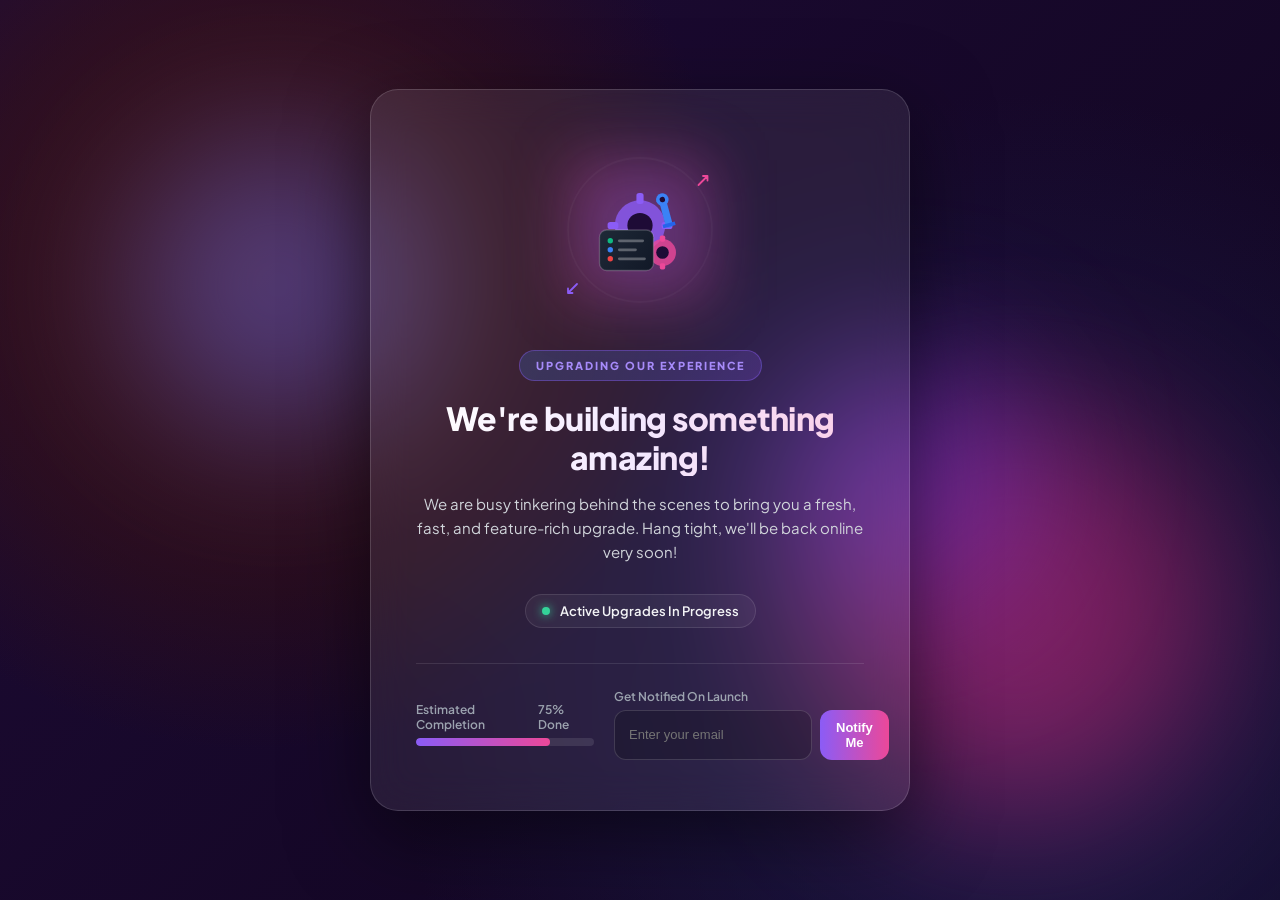
==== commit a9511674: "Update fmt.Println to print 'Goodbye World'" ====
--- a/index.html
+++ b/index.html
@@ -1,920 +1,360 @@
-<!doctype html>
+<!DOCTYPE html>
 <html lang="en">
 <head>
-<meta charset="utf-8">
-<meta name="viewport" content="width=device-width,initial-scale=1">
-<title>PVC Card Maker Pro — Hardcore Ultra Studio</title>
-
-
-
-
-
-
-
-<link rel="stylesheet" href="css/core.css">
-<link rel="stylesheet" href="css/legacy-colorful.css">
-<link rel="stylesheet" href="css/manual-crop.css">
-<link rel="stylesheet" href="css/ultra-theme.css">
-<link rel="stylesheet" href="css/ultra-motion.css">
-<link rel="stylesheet" href="css/final-polish.css">
-<link rel="stylesheet" href="css/theme-switcher.css">
-<link rel="stylesheet" href="css/themes.css">
-<link rel="stylesheet" href="css/nebula-motion.css">
-<link rel="stylesheet" href="css/brand-polish.css">
+    <meta charset="UTF-8">
+    <meta name="viewport" content="width=device-width, initial-scale=1.0">
+    <title>Upgrading Our Experience</title>
+    <!-- Importing modern, clean font -->
+    <link href="https://fonts.googleapis.com/css2?family=Plus+Jakarta+Sans:wght@400;600;800&display=swap" rel="stylesheet">
+    <style>
+        :root {
+            --primary: #8B5CF6;
+            --accent: #EC4899;
+            --dark-gradient: linear-gradient(135deg, #1e0b36 0%, #0f051d 100%);
+            --light-glass: rgba(255, 255, 255, 0.08);
+            --border-glass: rgba(255, 255, 255, 0.15);
+        }
+
+        * {
+            box-sizing: border-box;
+            margin: 0;
+            padding: 0;
+        }
+
+        body {
+            font-family: 'Plus Jakarta Sans', sans-serif;
+            background: radial-gradient(circle at 20% 30%, #431407 0%, transparent 40%),
+                        radial-gradient(circle at 80% 80%, #1e1b4b 0%, transparent 50%),
+                        var(--dark-gradient);
+            color: #ffffff;
+            min-height: 100vh;
+            display: flex;
+            align-items: center;
+            justify-content: center;
+            overflow-x: hidden;
+            position: relative;
+            padding: 20px;
+        }
+
+        /* Abstract colorful background blobs for depth */
+        .blob {
+            position: absolute;
+            border-radius: 50%;
+            filter: blur(80px);
+            z-index: 1;
+            opacity: 0.5;
+        }
+        .blob-1 { top: 15%; left: 10%; width: 300px; height: 300px; background: #6366f1; }
+        .blob-2 { bottom: 10%; right: 5%; width: 400px; height: 400px; background: #db2777; }
+        .blob-3 { top: 40%; right: 20%; width: 250px; height: 250px; background: #7c3aed; }
+
+        .container {
+            position: relative;
+            z-index: 2;
+            width: 100%;
+            max-width: 540px;
+            background: var(--light-glass);
+            backdrop-filter: blur(20px);
+            -webkit-backdrop-filter: blur(20px);
+            border: 1px solid var(--border-glass);
+            border-radius: 28px;
+            padding: 40px 30px;
+            text-align: center;
+            box-shadow: 0 24px 80px rgba(0, 0, 0, 0.5);
+        }
+
+        /* Responsive scaling */
+        @media (min-width: 480px) {
+            .container { padding: 50px 45px; }
+        }
+
+        /* Vibrant animated custom illustration area */
+        .illustration-box {
+            position: relative;
+            display: flex;
+            justify-content: center;
+            align-items: center;
+            margin-bottom: 30px;
+        }
+
+        /* Glowing background behind illustration */
+        .glow {
+            position: absolute;
+            width: 140px;
+            height: 140px;
+            background: radial-gradient(circle, rgba(139, 92, 246, 0.4) 0%, rgba(236, 72, 153, 0.4) 100%);
+            filter: blur(30px);
+            z-index: -1;
+        }
+
+        /* Modern interactive SVG graphic depicting servers, gears and upgrades */
+        .illustration-svg {
+            width: 180px;
+            height: auto;
+            animation: float 6s ease-in-out infinite;
+        }
+
+        @keyframes float {
+            0%, 100% { transform: translateY(0px) rotate(0deg); }
+            50% { transform: translateY(-10px) rotate(2deg); }
+        }
+
+        .heading-badge {
+            display: inline-block;
+            background: linear-gradient(90deg, #3b82f633, #8b5cf633);
+            border: 1px solid rgba(139, 92, 246, 0.4);
+            color: #a78bfa;
+            font-size: 11px;
+            font-weight: 800;
+            letter-spacing: 2px;
+            text-transform: uppercase;
+            padding: 8px 16px;
+            border-radius: 50px;
+            margin-bottom: 18px;
+        }
+
+        h1 {
+            font-size: 32px;
+            font-weight: 800;
+            line-height: 1.2;
+            margin-bottom: 16px;
+            letter-spacing: -0.5px;
+            background: linear-gradient(to right, #ffffff, #f3e8ff, #fbcfe8);
+            -webkit-background-clip: text;
+            -webkit-text-fill-color: transparent;
+        }
+
+        p {
+            font-size: 15px;
+            color: #d1d5db;
+            line-height: 1.6;
+            margin-bottom: 30px;
+            font-weight: 400;
+        }
+
+        /* Pulse status badge */
+        .status-badge {
+            display: inline-flex;
+            align-items: center;
+            background: rgba(255, 255, 255, 0.05);
+            border: 1px solid rgba(255, 255, 255, 0.1);
+            padding: 8px 16px;
+            border-radius: 50px;
+            font-size: 13px;
+            font-weight: 600;
+            color: #f3f4f6;
+            margin-bottom: 35px;
+        }
+
+        .dot {
+            width: 8px;
+            height: 8px;
+            background-color: #34d399;
+            border-radius: 50%;
+            margin-right: 10px;
+            box-shadow: 0 0 10px #34d399;
+            animation: pulse 1.8s infinite;
+        }
+
+        @keyframes pulse {
+            0% { transform: scale(0.9); box-shadow: 0 0 0 0 rgba(52, 211, 153, 0.7); }
+            70% { transform: scale(1); box-shadow: 0 0 0 8px rgba(52, 211, 153, 0); }
+            100% { transform: scale(0.9); box-shadow: 0 0 0 0 rgba(52, 211, 153, 0); }
+        }
+
+        /* Dynamic Progress / Footer Section */
+        .status-footer {
+            border-top: 1px solid rgba(255, 255, 255, 0.1);
+            padding-top: 25px;
+            display: flex;
+            flex-direction: column;
+            gap: 20px;
+            text-align: left;
+        }
+
+        @media (min-width: 480px) {
+            .status-footer {
+                flex-direction: row;
+                justify-content: space-between;
+                align-items: center;
+            }
+        }
+
+        .progress-box {
+            flex: 1;
+        }
+
+        .progress-label {
+            font-size: 12px;
+            color: #9ca3af;
+            font-weight: 600;
+            margin-bottom: 6px;
+            display: flex;
+            justify-content: space-between;
+        }
+
+        .progress-bar-container {
+            width: 100%;
+            height: 8px;
+            background: rgba(255, 255, 255, 0.1);
+            border-radius: 10px;
+            overflow: hidden;
+            position: relative;
+        }
+
+        .progress-fill {
+            width: 75%; /* Set status */
+            height: 100%;
+            background: linear-gradient(90deg, var(--primary), var(--accent));
+            border-radius: 10px;
+            position: relative;
+        }
+
+        /* Subscribe option */
+        .subscribe-form {
+            display: flex;
+            gap: 8px;
+            width: 100%;
+        }
+
+        @media (min-width: 480px) {
+            .subscribe-form { max-width: 250px; }
+        }
+
+        .subscribe-input {
+            background: rgba(0, 0, 0, 0.2);
+            border: 1px solid rgba(255, 255, 255, 0.15);
+            padding: 10px 14px;
+            border-radius: 12px;
+            color: #fff;
+            font-size: 13px;
+            outline: none;
+            flex-grow: 1;
+            transition: all 0.3s ease;
+        }
+
+        .subscribe-input:focus {
+            border-color: var(--primary);
+            box-shadow: 0 0 0 2px rgba(139, 92, 246, 0.3);
+        }
+
+        .subscribe-button {
+            background: linear-gradient(90deg, var(--primary), var(--accent));
+            color: #fff;
+            border: none;
+            padding: 10px 16px;
+            border-radius: 12px;
+            font-weight: 600;
+            font-size: 13px;
+            cursor: pointer;
+            transition: transform 0.2s ease, opacity 0.2s ease;
+        }
+
+        .subscribe-button:hover {
+            transform: translateY(-1px);
+            opacity: 0.95;
+        }
+
+        .subscribe-button:active {
+            transform: translateY(1px);
+        }
+    </style>
 </head>
 <body>
-<div class="ultra-scene" aria-hidden="true">
-  <div class="scene-grid"></div>
-  <div class="scene-vignette"></div>
-  <div class="scene-blob blob-1"></div>
-  <div class="scene-blob blob-2"></div>
-  <div class="scene-blob blob-3"></div>
-  <div class="scene-blob blob-4"></div>
-  <div class="scene-beam beam-1"></div>
-  <div class="scene-beam beam-2"></div>
-  <div class="scene-stars"><i class="star s1"></i><i class="star s2"></i><i class="star s3"></i><i class="star s4"></i><i class="star s5"></i><i class="star s6"></i><i class="star s7"></i><i class="star s8"></i><i class="star s9"></i><i class="star s10"></i><i class="star s11"></i><i class="star s12"></i><i class="star s13"></i><i class="star s14"></i><i class="star s15"></i><i class="star s16"></i><i class="star s17"></i><i class="star s18"></i></div>
-</div>
-
-<div class="app">
-  <aside class="side">
-    <div class="brand">
-      <div class="brand-title">
-        <h1><span class="title-accent">PVC Card Maker</span></h1>
-        <span class="pro">PRO</span>
-      </div>
-
-      <div class="brand-meta-row">
-        <span class="brand-kicker"><i></i> DESIGN STUDIO</span>
-        <span class="brand-status"><b></b> READY</span>
-      </div>
-      <div class="brand-social" aria-label="Creator links">
-        <a
-          class="instagram"
-          href="https://instagram.com/darkshadeoflove"
-          target="_blank"
-          rel="noopener noreferrer"
-         
-        >
-          <svg viewBox="0 0 24 24" fill="none" aria-hidden="true">
-            <defs>
-              <linearGradient id="igGradient" x1="3" y1="21" x2="21" y2="3">
-                <stop offset="0%" stop-color="#f58529"/>
-                <stop offset="45%" stop-color="#dd2a7b"/>
-                <stop offset="75%" stop-color="#8134af"/>
-                <stop offset="100%" stop-color="#515bd4"/>
-              </linearGradient>
-            </defs>
-            <rect x="3" y="3" width="18" height="18" rx="5" stroke-width="2"/>
-            <circle cx="12" cy="12" r="4" stroke="currentColor" stroke-width="2"/>
-            <circle cx="17.2" cy="6.8" r="1" fill="currentColor"/>
-          </svg>
-          <span class="brand-handle">darkshadeoflove</span>
-        </a>
-
-        <span class="divider" aria-hidden="true"></span>
-
-        <a
-          class="github"
-          href="https://github.com/jarvisv2"
-          target="_blank"
-          rel="noopener noreferrer"
-         
-        >
-          <svg viewBox="0 0 24 24" aria-hidden="true">
-            <path d="M12 .7A11.3 11.3 0 0 0 8.4 22.8c.57.1.78-.25.78-.55v-2.13c-3.17.69-3.84-1.34-3.84-1.34-.52-1.32-1.27-1.67-1.27-1.67-1.04-.71.08-.7.08-.7 1.15.08 1.76 1.18 1.76 1.18 1.02 1.75 2.67 1.25 3.32.96.1-.74.4-1.25.72-1.54-2.53-.29-5.2-1.27-5.2-5.65 0-1.25.45-2.27 1.18-3.07-.12-.29-.51-1.45.11-3.02 0 0 .96-.31 3.14 1.17a10.9 10.9 0 0 1 5.72 0c2.18-1.48 3.13-1.17 3.13-1.17.63 1.57.24 2.73.12 3.02.73.8 1.17 1.82 1.17 3.07 0 4.39-2.67 5.35-5.21 5.64.41.36.78 1.07.78 2.16v3.2c0 .3.21.66.79.55A11.3 11.3 0 0 0 12 .7Z"/>
-          </svg>
-          <span class="brand-handle">jarvisv2</span>
-        </a>
-        <span class="divider" aria-hidden="true"></span>
-
-        <a
-          class="facebook"
-          href="https://www.facebook.com/palu.das.33/"
-          target="_blank"
-          rel="noopener noreferrer"
-        >
-          <svg viewBox="0 0 24 24" aria-hidden="true">
-            <path d="M13.5 8H16V4.5h-2.5C10.46 4.5 8.5 6.43 8.5 9.36V11H6v3.5h2.5V20h3.5v-5.5H15l.5-3.5H12V9.64C12 8.66 12.46 8 13.5 8Z"/>
-          </svg>
-          <span class="brand-handle">Soumen Kumbhakar</span>
-        </a>
-      </div>
+
+    <!-- Ambient Glowing Blobs -->
+    <div class="blob blob-1"></div>
+    <div class="blob blob-2"></div>
+    <div class="blob blob-3"></div>
+
+    <div class="container">
+        
+        <!-- Illustration -->
+        <div class="illustration-box">
+            <div class="glow"></div>
+            <!-- Interactive Modern Maintenance/Build SVG Graphic -->
+            <svg class="illustration-svg" viewBox="0 0 200 200" fill="none" xmlns="http://www.w3.org/2000/svg">
+                <!-- Outer gears & sparkles -->
+                <circle cx="100" cy="100" r="80" stroke="rgba(255,255,255,0.03)" stroke-width="2"/>
+                <path d="M165 50L175 40M175 40L170 40M175 40L175 45" stroke="#EC4899" stroke-linecap="round" stroke-linejoin="round" stroke-width="2"/>
+                <path d="M30 160L20 170M20 170L25 170M20 170L20 165" stroke="#8B5CF6" stroke-linecap="round" stroke-linejoin="round" stroke-width="2"/>
+                
+                <!-- Main playful gear system -->
+                <g transform="translate(60, 55)">
+                    <circle cx="40" cy="40" r="28" fill="#8B5CF6" opacity="0.8"/>
+                    <!-- gear tooth details -->
+                    <rect x="36" y="4" width="8" height="12" rx="3" fill="#8B5CF6"/>
+                    <rect x="36" y="64" width="8" height="12" rx="3" fill="#8B5CF6"/>
+                    <rect x="4" y="36" width="12" height="8" rx="3" fill="#8B5CF6"/>
+                    <rect x="64" y="36" width="12" height="8" rx="3" fill="#8B5CF6"/>
+                    <circle cx="40" cy="40" r="14" fill="#1e0b36"/>
+                </g>
+                <g transform="translate(105, 105)">
+                    <circle cx="20" cy="20" r="15" fill="#EC4899" opacity="0.8"/>
+                    <rect x="17" y="1" width="6" height="7" rx="2" fill="#EC4899"/>
+                    <rect x="17" y="32" width="6" height="7" rx="2" fill="#EC4899"/>
+                    <circle cx="20" cy="20" r="7" fill="#1e0b36"/>
+                </g>
+                
+                <!-- Server box being "upgraded" -->
+                <rect x="55" y="100" width="60" height="45" rx="8" fill="url(#serverGrad)" stroke="rgba(255,255,255,0.2)" stroke-width="1.5"/>
+                <circle cx="67" cy="112" r="3" fill="#10B981"/>
+                <circle cx="67" cy="122" r="3" fill="#3B82F6"/>
+                <circle cx="67" cy="132" r="3" fill="#EF4444"/>
+                <line x1="77" y1="112" x2="103" y2="112" stroke="rgba(255,255,255,0.3)" stroke-width="3" stroke-linecap="round"/>
+                <line x1="77" y1="122" x2="95" y2="122" stroke="rgba(255,255,255,0.3)" stroke-width="3" stroke-linecap="round"/>
+                <line x1="77" y1="132" x2="105" y2="132" stroke="rgba(255,255,255,0.3)" stroke-width="3" stroke-linecap="round"/>
+
+                <!-- Giant animated wrench -->
+                <g transform="translate(110, 65) rotate(-15)">
+                    <rect x="10" y="2" width="8" height="35" rx="3" fill="#3B82F6"/>
+                    <circle cx="14" cy="5" r="7" fill="#3B82F6"/>
+                    <circle cx="14" cy="5" r="3" fill="#1e0b36"/>
+                    <path d="M7 32 L21 32 L21 36 L7 36 Z" fill="#2563EB"/>
+                </g>
+                
+                <!-- Definition of visual gradients -->
+                <defs>
+                    <linearGradient id="serverGrad" x1="55" y1="100" x2="115" y2="145" gradientUnits="userSpaceOnUse">
+                        <stop offset="0" stop-color="#1F2937"/>
+                        <stop offset="1" stop-color="#111827"/>
+                    </linearGradient>
+                </defs>
+            </svg>
+        </div>
+
+        <div class="heading-badge">UPGRADING OUR EXPERIENCE</div>
+        <h1>We're building something amazing!</h1>
+        <p>We are busy tinkering behind the scenes to bring you a fresh, fast, and feature-rich upgrade. Hang tight, we'll be back online very soon!</p>
+        
+        <div class="status-badge">
+            <span class="dot"></span> Active Upgrades In Progress
+        </div>
+
+        <!-- Footer containing Progress tracker & newsletter sign-up -->
+        <div class="status-footer">
+            
+            <div class="progress-box">
+                <div class="progress-label">
+                    <span>Estimated Completion</span>
+                    <span>75% Done</span>
+                </div>
+                <div class="progress-bar-container">
+                    <div class="progress-fill"></div>
+                </div>
+            </div>
+
+            <div class="subscribe-form-box">
+                <div class="progress-label" style="margin-bottom:6px;">Get Notified On Launch</div>
+                <form class="subscribe-form" onsubmit="event.preventDefault(); alert('We will notify you when we launch!');">
+                    <input type="email" placeholder="Enter your email" class="subscribe-input" required>
+                    <button type="submit" class="subscribe-button">Notify Me</button>
+                </form>
+            </div>
+
+        </div>
+
     </div>
 
-    <div class="ultra-workflow" aria-hidden="true">
-      <div class="ultra-tab active"><span class="tab-icon">✦</span><span>Workspace</span></div>
-      <div class="ultra-tab"><span class="tab-icon">↥</span><span>Import</span></div>
-      <div class="ultra-tab"><span class="tab-icon">⌗</span><span>Crop Studio</span></div>
-      <div class="ultra-tab"><span class="tab-icon">▣</span><span>Print Lab</span></div>
-    </div>
-
-    <div class="toolbar"><button class="btn primary" id="addBtn">Add PDF</button><button class="btn softbtn" id="clearBtn">Clear All</button><button class="btn graybtn" id="printBtn">Print</button><button class="btn downloadbtn" id="downloadBtn">Download A4</button></div>
-    <div class="desktop-settings"><div class="settings-title">Print setup</div><div class="setting-row"><div class="field"><label>Card size</label><select id="cardSize"><option value="85.6x54">CR80 • 85.6 × 54 mm</option><option value="86.6x54.4">Preset • 86.6 × 54.4 mm</option><option value="custom">Custom • enter size</option></select></div><div class="field"><label>Print mode</label><button class="btn mini graybtn" id="dragonSetup" style="width:100%;height:38px">Dragon Sheet: OFF</button></div></div><div id="customSizeBox" class="custom-size-box hidden"><div class="custom-size-title">Custom card size (mm)</div><div class="custom-size-grid"><div class="field"><label>Width</label><input id="customW" type="number" min="40" max="100" step="0.1" value="85.6"></div><div class="field"><label>Height</label><input id="customH" type="number" min="30" max="70" step="0.1" value="54"></div></div><div class="custom-size-note">Enter the physical PVC cutting size. The preview, crop ratio and A4 layout update automatically.</div></div><div class="back-align"><div><label>Back X offset (mm)</label><input id="backX" type="number" min="-5" max="5" step="0.1" value="0"></div><div><label>Back Y offset (mm)</label><input id="backY" type="number" min="-5" max="5" step="0.1" value="0"></div></div><div class="mirror-group"><button class="btn mini graybtn" id="mirrorBackSetup">Mirror Back: OFF</button><button class="btn mini graybtn" id="mirrorSheetSetup">Mirror Sheet: OFF</button></div><div class="desktop-note">The black A4 center line is always printed as a fold/cutting guide. Turn on Dragon Sheet to mirror the back side. Use Back X/Y for cutter registration adjustment.</div></div>
-    <label class="drop" id="drop"><strong>Drop PDF or image here</strong><small>PDF, JPG, JPEG or PNG • images use manual cropping</small></label>
-    <div class="upload-format-actions" aria-label="Choose upload format">
-      <button type="button" class="btn upload-pdf-btn" id="choosePdfBtn">Choose PDF</button>
-      <button type="button" class="btn upload-image-btn" id="chooseImageBtn">Choose JPG / PNG</button>
-    </div>
-    <input id="fileInput" type="file" accept="application/pdf,.pdf,image/jpeg,.jpg,.jpeg,image/png,.png" multiple>
-    <div class="progress"><i id="progress"></i></div>
-    <div class="files"><div class="ready" id="ready">Ready</div><div id="slots"></div></div>
-  </aside>
-  <main class="workspace">
-    <div class="topbar">
-      <div class="topbar-left">
-        <div class="live-pill"><span></span> LIVE PREVIEW</div>
-        <div class="meta">A4 • <b>600 DPI</b> • <b id="sizeMeta">85.6 × 54 mm</b> PVC • <b>2 × 5 cards</b></div>
-      </div>
-      <div class="theme-switcher theme-switcher-centered" id="themeSwitcher" aria-label="Theme selector" role="group">
-        <button type="button" class="theme-btn" id="themeDark" data-theme="dark" aria-label="Dark theme" title="Dark theme"><span class="theme-icon">◐</span><span class="theme-label">Dark</span></button>
-        <button type="button" class="theme-btn active" id="themeVivid" data-theme="vivid" aria-label="Vivid theme" title="Vivid theme"><span class="theme-icon">✦</span><span class="theme-label">Vivid</span></button>
-      </div>
-      <div class="viewtools"><button class="iconbtn" id="minus" title="Zoom out">−</button><div class="zoomlabel" id="zoomLabel">Fit</div><button class="iconbtn" id="plus" title="Zoom in">＋</button><button class="btn graybtn" id="fitBtn">Fit</button></div>
-    </div>
-    <div class="stage" id="stage"><div class="stage-watermark" aria-hidden="true">PVC • A4 • 600 DPI</div><div class="fabrow"><button class="btn graybtn" id="mirrorBackBtn" title="Dragon Sheet: mirror the back side">Dragon Sheet: OFF</button><button class="btn graybtn" id="mirrorSheetBtn" title="Mirror the complete A4 sheet">Sheet ↔</button></div><div class="sheetwrap" id="sheetwrap"><canvas class="sheet" id="sheet" width="4961" height="7016"></canvas></div></div>
-  </main>
-</div>
-<div class="bottomhint">PDF: automatic detection • JPG / PNG: crop the front and back manually.</div>
-
-<div class="modal" id="modal">
-  <div class="modalcard">
-    <div class="modalhead"><div><b id="modalTitle">Crop Review</b><div id="modalSub" style="font-size:12px;color:#64748b;margin-top:4px"></div></div><button class="btn graybtn" id="closeModal">Close</button></div>
-    <div class="modalbody">
-      <div class="modalgrid">
-        <div>
-          <div class="smalllabel">Source file • crop boundaries</div>
-          <div class="sourcebox"><div class="sourcewrap" id="sourceWrap"><canvas class="sourcecanvas" id="sourcePreview"></canvas><div class="crop-overlay" id="cropOverlay"></div><div class="manual-select-layer" id="manualSelectLayer"></div></div><div class="sourceactions"><button class="btn softbtn" id="editFrontBtn">Edit Front</button><button class="btn softbtn" id="editBackBtn">Edit Back</button><button class="btn precision-btn" id="precisionCropBtn">Manual Crop</button><span class="edithelp">Drag a box to move • drag a corner to resize • Manual Crop lets you draw a fresh selection using the selected card size</span></div><div class="legend"><span class="dot"></span> Blue = Front • Green = Back • Selected card ratio locked</div><div class="cropstatus" id="cropStatus">Auto-detect runs first. Use <b>Manual Crop</b> when the document is unusual or the automatic box needs a fresh selection.</div></div>
-        </div>
-        <div>
-          <div class="previewgrid"><div class="previewbox"><h3>FRONT</h3><canvas id="frontPreview"></canvas></div><div class="previewbox"><h3>BACK</h3><canvas id="backPreview"></canvas></div></div>
-          <div class="cropcontrols">
-            <div class="smalllabel">Quick correction</div>
-            <div class="row">
-              <div class="range"><label>Horizontal</label><input id="adjX" type="range" min="-4" max="4" step=".1" value="0"></div>
-              <div class="range"><label>Vertical</label><input id="adjY" type="range" min="-4" max="4" step=".1" value="0"></div>
-              <div class="range"><label>Width</label><input id="adjW" type="range" min="-3" max="3" step=".1" value="0"></div>
-              <div class="range"><label>Height</label><input id="adjH" type="range" min="-3" max="3" step=".1" value="0"></div>
-            </div>
-          </div>
-          <div class="note" id="modalNote">The crop uses a calibrated document template first, then normalizes to CR80. Review the source boxes and front/back previews before applying.</div>
-        </div>
-      </div>
-    </div>
-    <div class="modalfoot"><div class="left"><button class="btn softbtn" id="reDetectBtn">Re-detect</button><button class="btn graybtn" id="resetCropBtn">Reset correction</button></div><div class="right"><button class="btn primary" id="useBtn">Use These Crops</button></div></div>
-  </div>
-</div>
-
-<div class="modal" id="passwordModal"><div class="modalcard" style="max-width:450px"><div class="modalhead"><div><b>Password protected PDF</b><div style="font-size:12px;color:#64748b;margin-top:4px">Enter the PDF password to continue.</div></div></div><div class="modalbody"><div class="field"><label class="smalllabel">PDF password</label><input id="passwordInput" type="password" style="width:100%;height:44px;border:1px solid #cbd8e7;border-radius:10px;padding:0 11px"></div><div class="status bad hidden" id="passwordError"></div></div><div class="modalfoot"><div></div><div class="right"><button class="btn graybtn" id="passwordCancel">Cancel</button><button class="btn primary" id="passwordOk">Open PDF</button></div></div></div></div>
-
-<script>
-const PDFJS_URLS=[
-  'https://cdnjs.cloudflare.com/ajax/libs/pdf.js/3.11.174/pdf.min.js',
-  'https://unpkg.com/pdfjs-dist@3.11.174/build/pdf.min.js'
-];
-const PDF_WORKERS=[
-  'https://cdnjs.cloudflare.com/ajax/libs/pdf.js/3.11.174/pdf.worker.min.js',
-  'https://unpkg.com/pdfjs-dist@3.11.174/build/pdf.worker.min.js'
-];
-let pdfPromise=null;
-function loadScript(src){return new Promise((resolve,reject)=>{const s=document.createElement('script');s.src=src;s.async=true;s.onload=resolve;s.onerror=()=>reject(new Error('CDN load failed'));document.head.appendChild(s)})}
-async function ensurePdfJs(){if(window.pdfjsLib)return window.pdfjsLib;if(!pdfPromise){pdfPromise=(async()=>{let last=null;for(const u of PDFJS_URLS){try{await loadScript(u);if(window.pdfjsLib)break}catch(e){last=e}}if(!window.pdfjsLib)throw new Error('PDF engine could not load. Check internet/CDN access.');let workerSet=false;for(const u of PDF_WORKERS){try{window.pdfjsLib.GlobalWorkerOptions.workerSrc=u;workerSet=true;break}catch(e){}}window.pdfjsLib.__workerConfigured=workerSet;return window.pdfjsLib})().catch(e=>{pdfPromise=null;throw e})}return pdfPromise}
-
-const $=id=>document.getElementById(id);const fileInput=$('fileInput'),drop=$('drop'),progress=$('progress'),ready=$('ready'),slotsEl=$('slots');
-const sheet=$('sheet'),ctx=sheet.getContext('2d');const A4W=4961,A4H=7016,DPI=600;let CARD_W_MM=85.6,CARD_H_MM=54;let CARD_W=Math.round(CARD_W_MM*DPI/25.4),CARD_H=Math.round(CARD_H_MM*DPI/25.4);let LEFT=280,TOP=100,GAP_X=316,GAP_Y=96;let cards=Array(5).fill(null);let slotDocOverrides=Array(5).fill('auto');let filePickerTargetIndex=null;let mirrorBack=false,mirrorSheet=false,zoom=1;let pendingPassword=null;
-function mmToPx(mm){return Math.round(mm*DPI/25.4)}
-function updateCardGeometry(){CARD_W=Math.max(120,mmToPx(CARD_W_MM));CARD_H=Math.max(120,mmToPx(CARD_H_MM));if(CARD_W+GAP_X+CARD_W>A4W-120)GAP_X=Math.max(8,A4W-120-CARD_W*2);if(TOP+5*CARD_H+4*GAP_Y>A4H-50)GAP_Y=Math.max(8,Math.floor((A4H-50-TOP-5*CARD_H)/4));document.getElementById('sizeMeta').textContent=`${CARD_W_MM.toFixed(1).replace(/\.0$/,'')} × ${CARD_H_MM.toFixed(1).replace(/\.0$/,'')} mm`}
-function drawImageMaybeMirrored(img,x,y,w,h,doMirror){if(!doMirror){ctx.drawImage(img,x,y,w,h);return}ctx.save();ctx.translate(x+w,y);ctx.scale(-1,1);ctx.drawImage(img,0,0,w,h);ctx.restore()}
-function drawSheet(){
-  ctx.clearRect(0,0,A4W,A4H);
-  ctx.fillStyle='#fff';
-  ctx.fillRect(0,0,A4W,A4H);
-  ctx.save();
-  if(mirrorSheet){ctx.translate(A4W,0);ctx.scale(-1,1)}
-  const bxOffset=mmToPx(parseFloat(document.getElementById('backX')?.value||0));
-  const byOffset=mmToPx(parseFloat(document.getElementById('backY')?.value||0));
-  const totalW=(CARD_W*2)+GAP_X;
-  const left=Math.max(30,Math.round((A4W-totalW)/2));
-  for(let i=0;i<5;i++){
-    const y=TOP+i*(CARD_H+GAP_Y),fx=left,bx=left+CARD_W+GAP_X+bxOffset,by=y+byOffset;
-    const c=cards[i];
-    if(c?.front)ctx.drawImage(c.front,fx,y,CARD_W,CARD_H);
-    if(c?.back)drawImageMaybeMirrored(c.back,bx,by,CARD_W,CARD_H,mirrorBack);
-  }
-  // Physical center-fold guide: always visible for easy cutting/folding.
-  ctx.strokeStyle='#111';ctx.lineWidth=4;ctx.setLineDash([]);
-  ctx.beginPath();ctx.moveTo(A4W/2,20);ctx.lineTo(A4W/2,A4H-20);ctx.stroke();
-  ctx.restore();
-}
-defaultProfiles={};
-function renderSlots(){
-  slotsEl.innerHTML='';
-  for(let i=0;i<5;i++){
-    const c=cards[i]||null;
-    const el=document.createElement('div');el.className='slot';
-    const hasUsableCrop=!!c?.front&&(!c?.job?.isImage||!!c?.cropConfirmed);const readyClass=hasUsableCrop?'good':'';const label=hasUsableCrop?'READY':(c?.status?'PENDING':'EMPTY');
-    el.innerHTML=`<div class="slothead"><b>Card ${i+1}</b><span class="pill ${readyClass}">${label}</span></div>
-      <div class="grid2"><div class="field"><label>Document</label><select class="doc">
-      <option value="auto">Auto detect</option><option value="aadhaar">e-Aadhaar</option><option value="abha">ABHA Card</option><option value="eration">e-Ration Card</option><option value="pan">e-PAN</option><option value="ayushman">Ayushman</option><option value="voter">e-Voter / e-EPIC</option><option value="manual">Manual image crop</option>
-      </select></div><div class="field"><label>Password</label><input class="pass" type="password" placeholder="PDF password"></div></div>
-      <div class="status ${c?.front?'good':''}">${c?.status||'Waiting for PDF'}</div>
-      <details class="settings"><summary>Advanced crop correction</summary><div class="adjustgrid"><div class="range"><label>Horizontal</label><input data-k="x" type="range" min="-4" max="4" step=".1" value="0"></div><div class="range"><label>Vertical</label><input data-k="y" type="range" min="-4" max="4" step=".1" value="0"></div><div class="range"><label>Width</label><input data-k="w" type="range" min="-3" max="3" step=".1" value="0"></div><div class="range"><label>Height</label><input data-k="h" type="range" min="-3" max="3" step=".1" value="0"></div></div></details>
-      <div class="slottools"><button class="btn primary mini loadSlot">Load / Replace File</button><button class="btn softbtn mini review" ${c?.job?'':'disabled'}>Review crop</button><button class="btn graybtn mini remove" ${c?'':'disabled'}>Remove</button></div>`;
-    const docSelect=el.querySelector('.doc');
-    docSelect.value=c?.job?.isImage?'manual':(c?.job?.docOverride||c?.docOverride||slotDocOverrides[i]||'auto');
-    docSelect.disabled=!!c?.job?.isImage;
-    const passInput=el.querySelector('.pass');
-    passInput.disabled=!!c?.job?.isImage;
-    if(c?.job?.isImage)passInput.placeholder='Not needed for images';
-    docSelect.onchange=()=>{
-      const override=docSelect.value;slotDocOverrides[i]=override;
-      if(cards[i])cards[i].docOverride=override;
-      const job=cards[i]?.job;if(!job)return;
-      if(job.isImage){return;}
-      job.docOverride=override;job.det=detectDocument(job.render.canvas,override,job.render.text||'',job.render.pages||[]);
-      if(job.det.twoPage&&job.render.pages?.length>1){
-        const p1=job.render.pages[0].canvas,p2=job.render.pages[1].canvas,gap=job.det.gap||Math.max(20,Math.round(p1.height*.035));
-        const comp=document.createElement('canvas');comp.width=Math.max(p1.width,p2.width);comp.height=p1.height+gap+p2.height;
-        const cc=comp.getContext('2d');cc.fillStyle='#fff';cc.fillRect(0,0,comp.width,comp.height);cc.drawImage(p1,0,0);cc.drawImage(p2,0,p1.height+gap);job.render.sourceCanvas=comp;
-      }else job.render.sourceCanvas=job.render.canvas;
-      job.detBase=cloneDet(job.det);job.adjust={x:0,y:0,w:0,h:0};rebuildJobCrop(job);
-      cards[i].status=`${job.det.type} detected • template updated`;drawSheet();renderSlots();showCropPreview(job);
-    };
-    el.querySelector('.loadSlot').onclick=()=>{
-      if(cards[i]?.file&&!confirm(`Replace the file in Card ${i+1}? Other card positions will remain unchanged.`))return;
-      openFilePicker({accept:ACCEPT_ALL,multiple:false,targetIndex:i});
-    };
-    el.querySelector('.review').onclick=()=>{if(cards[i]?.job)showCropPreview(cards[i].job)};
-    el.querySelector('.remove').onclick=()=>{
-      if(activeJob?.index===i){$('modal').classList.remove('open');setPrecisionMode(false);activeJob=null;}
-      cards[i]=null;drawSheet();renderSlots();ready.textContent=`Card ${i+1} removed • remaining positions unchanged`;
-    };
-    el.querySelectorAll('[data-k]').forEach(inp=>inp.oninput=()=>{if(cards[i]?.job){cards[i].job.adjust[inp.dataset.k]=parseFloat(inp.value);rebuildJobCrop(cards[i].job);drawSheet();}});
-    slotsEl.appendChild(el);
-  }
-}
-
-function pageBorderLines(c){const im=c.getContext('2d').getImageData(0,0,c.width,c.height).data,w=c.width,h=c.height;function colScore(x){let n=0;for(let y=0;y<h;y+=2){const i=(y*w+x)*4;if(im[i]<75&&im[i+1]<75&&im[i+2]<75)n++}return n}function rowScore(y){let n=0;for(let x=0;x<w;x+=2){const i=(y*w+x)*4;if(im[i]<75&&im[i+1]<75&&im[i+2]<75)n++}return n}let lx=0,rx=w-1;for(let x=0;x<Math.min(280,w);x++)if(colScore(x)>h*.35){lx=x;break}for(let x=w-1;x>Math.max(w-280,0);x--)if(colScore(x)>h*.35){rx=x;break}let center=w/2;let best=0,bscore=0;for(let x=Math.floor(w*.42);x<Math.ceil(w*.58);x++)if(colScore(x)>bscore){bscore=colScore(x);best=x}if(best===0)best=center;let top=0,bottom=h-1;for(let y=0;y<Math.min(400,h);y++)if(rowScore(y)>w*.35){top=y;break}for(let y=h-1;y>Math.max(h-400,0);y--)if(rowScore(y)>w*.35){bottom=y;break}return{lx,rx,center:best,top,bottom}}
-function rowSignals(c){const w=c.width,h=c.height,im=c.getContext('2d').getImageData(0,0,w,h).data;const dark=new Uint32Array(h),red=new Uint32Array(h);for(let y=0;y<h;y+=2){for(let x=0;x<w;x+=2){const i=(y*w+x)*4,r=im[i],g=im[i+1],b=im[i+2];if(r<95&&g<95&&b<95)dark[y]++;if(r>150&&r>g*1.25&&r>b*1.15)red[y]++}}return{dark,red}}
-function clustersAbove(arr,threshold){const out=[];let s=-1;for(let y=0;y<arr.length;y+=2){if(arr[y]>=threshold){if(s<0)s=y}else if(s>=0){out.push([s,y-2]);s=-1}}if(s>=0)out.push([s,arr.length-2]);return out}
-function detectAadhaar(c){
-  const w=c.width,h=c.height;
-  // Calibrated to the supplied one-page e-Aadhaar sample:
-  // lower-left panel = front, lower-right panel = back.
-  const front={x:w*0.07824,y:h*0.72227,w:w*0.41412,h:h*0.20455};
-  const back ={x:w*0.50647,y:h*0.72227,w:w*0.41471,h:h*0.20455};
-  return {type:'e-Aadhaar',confidence:.99,front,back,source:'Aadhaar one-page template (calibrated)',mode:'stretch'};
-}
-function detectABHA(c){
-  const w=c.width,h=c.height;
-  const front={x:w*0.02043,y:h*0.01736,w:w*0.95914,h:h*0.47396};
-  const back ={x:w*0.02043,y:h*0.50694,w:w*0.95914,h:h*0.47656};
-  return {type:'ABHA Card',confidence:.99,front,back,source:'ABHA two-panel template (calibrated)',mode:'stretch'};
-}
-function detectERation(c){
-  const w=c.width,h=c.height;
-
-  // MAIN SOURCE CROP (kept exactly), expanded equally on all four sides.
-  // Change only `pad` if you want a little more or less white margin.
-  const pad=Math.round(Math.min(w,h)*0.008);
-
-  const front={
-    x:w*0.09076-pad,
-    y:h*0.79216-pad,
-    w:w*0.39496+pad*2,
-    h:h*0.16746+pad*2
-  };
-
-  const back={
-    x:w*0.51933-pad,
-    y:h*0.79216-pad,
-    w:w*0.39496+pad*2,
-    h:h*0.16746+pad*2
-  };
-
-  return {
-    type:'e-Ration Card',
-    confidence:.99,
-    front,
-    back,
-    source:'West Bengal e-Ration lower-card template (calibrated)',
-    mode:'stretch'
-  };
-}
-function detectAyushman(c,pages){
-  // The supplied Ayushman sample is a genuine two-page document:
-  // page 1 = the member card/front, page 2 = the information/back.
-  // Keep the entire page artwork for each side; the selected physical
-  // card size is applied only at the final output stage.
-  const p1=(pages&&pages[0]?.canvas)||c;
-  const p2=(pages&&pages[1]?.canvas)||p1;
-  const gap=Math.max(20,Math.round(p1.height*0.035));
-  const front={x:0,y:0,w:p1.width,h:p1.height};
-  const back ={x:0,y:p1.height+gap,w:p2.width,h:p2.height};
-  return {type:'Ayushman Card',confidence:1,front,back,source:'Ayushman two-page template (calibrated)',mode:'stretch',twoPage:!!(pages&&pages.length>1),gap};
-}
-function fallbackAadhaar(c){const b=pageBorderLines(c),h=c.height;const y=Math.round(h*.705),hh=Math.round(h*.19);return{type:'e-Aadhaar',confidence:.72,front:{x:b.lx+2,y,w:b.center-b.lx-7,h:hh},back:{x:b.center+5,y,w:b.rx-b.center-7,h:hh},source:'Aadhaar calibrated fallback',mode:'stretch'}}
-function detectEPan(c){
-  const w=c.width,h=c.height;
-  // Calibrated from the supplied password-protected e-PAN sample:
-  // the actual printable PAN card images are the two bottom panels,
-  // front on the left and back on the right.
-  const front={x:w*0.05714,y:h*0.74347,w:w*0.43361,h:h*0.19537};
-  const back ={x:w*0.51261,y:h*0.74584,w:w*0.42941,h:h*0.19359};
-  return {type:'e-PAN',confidence:.99,front,back,source:'e-PAN bottom-card template (calibrated)',mode:'stretch'};
-}
-function detectVoter(c,pages=[]){
-  const w=c.width,h=c.height,ratio=w/Math.max(1,h);
-  const cardLike=canvas=>{
-    const r=canvas.width/Math.max(1,canvas.height);
-    return r>=1.25&&r<=2.15;
-  };
-
-  // Some e-EPIC PDFs contain one card-sized landscape page per side.
-  // In this layout, use each page as a whole rather than applying the
-  // portrait-A4 bottom-row coordinates (which create extremely wide crops).
-  if(pages.length>=2&&cardLike(pages[0].canvas)&&cardLike(pages[1].canvas)){
-    const p1=pages[0].canvas,p2=pages[1].canvas,gap=Math.max(20,Math.round(p1.height*.025));
-    return {type:'e-Voter / e-EPIC',confidence:.98,front:{x:0,y:0,w:p1.width,h:p1.height},back:{x:0,y:p1.height+gap,w:p2.width,h:p2.height},source:'e-EPIC two-page layout (full-page front / back)',mode:'stretch',twoPage:true,gap};
-  }
-
-  // Some providers export both card sides as a wide landscape strip.
-  // Split this only when the page is wide enough to plausibly hold two cards.
-  if(ratio>=2.65){
-    const marginX=w*.012,marginY=h*.025,panelW=(w*.5)-marginX*1.5,panelH=h-2*marginY;
-    const front={x:marginX,y:marginY,w:panelW,h:panelH};
-    const back={x:w*.5+marginX*.5,y:marginY,w:panelW,h:panelH};
-    return {type:'e-Voter / e-EPIC',confidence:.84,front,back,source:'e-EPIC wide two-panel layout',mode:'stretch'};
-  }
-
-  // A page whose shape is already close to a PVC card is not an A4 sheet.
-  // Treat it as the front side and don't pretend two bottom-row crops exist.
-  // The back preview stays blank until the user supplies/crops a real back side.
-  if(ratio>=1.25&&ratio<=2.15){
-    const full={x:0,y:0,w,h};
-    return {type:'e-Voter / e-EPIC',confidence:.88,front:full,back:cloneRect(full),source:'e-EPIC single card-sized page (front detected; back not present)',mode:'stretch',blankBack:true,singleSidePage:true};
-  }
-
-  // Calibrated from the user's supplied e-EPIC_RTE1289156.pdf.
-  // Both PVC faces sit in the upper row. Use a small safety margin outside
-  // the measured black borders so rasterization/resizing cannot trim an edge.
-  // The QR/details block and the notice below remain outside both rectangles.
-  const front={x:w*0.0523,y:h*0.1109,w:w*0.4168,h:h*0.1872};
-  const back ={x:w*0.5477,y:h*0.1109,w:w*0.4168,h:h*0.1872};
-  return {type:'e-Voter / e-EPIC',confidence:.99,front,back,source:'e-EPIC ECI A4 upper-card template (calibrated from supplied PDF)',mode:'stretch'};
-}
-function looksLikeCalibratedEpicPage(c){
-  const w=c.width,h=c.height,ratio=w/Math.max(1,h);
-  if(ratio<0.64||ratio>0.78)return false;
-  const ctx=c.getContext('2d');
-  const boxes=[
-    {x:.0536,y:.1117,w:.4129,h:.1852},
-    {x:.5477,y:.1117,w:.4129,h:.1852}
-  ];
-  const rx=Math.max(2,Math.round(w*.0012)),ry=Math.max(2,Math.round(h*.0012));
-  const edgeCoverage=(x1,y1,x2,y2,horizontal)=>{
-    let hits=0,total=34;
-    for(let i=0;i<total;i++){
-      const t=.04+.92*(i/(total-1));
-      const px=Math.round((horizontal?x1+(x2-x1)*t:x1)*(w-1));
-      const py=Math.round((horizontal?y1:y1+(y2-y1)*t)*(h-1));
-      const sx=Math.max(0,Math.min(w-(rx*2+1),px-rx));
-      const sy=Math.max(0,Math.min(h-(ry*2+1),py-ry));
-      const data=ctx.getImageData(sx,sy,rx*2+1,ry*2+1).data;
-      let light=0;
-      for(let j=0;j<data.length;j+=4)light+=(data[j]+data[j+1]+data[j+2])/3;
-      if(light/(data.length/4)<245)hits++;
-    }
-    return hits/total;
-  };
-  // Require visible, non-white borders on all four sides of both card panels.
-  return boxes.every(b=>{
-    const x1=b.x,y1=b.y,x2=b.x+b.w,y2=b.y+b.h;
-    return edgeCoverage(x1,y1,x2,y1,true)>.68&&
-      edgeCoverage(x1,y2,x2,y2,true)>.68&&
-      edgeCoverage(x1,y1,x1,y2,false)>.68&&
-      edgeCoverage(x2,y1,x2,y2,false)>.68;
-  });
-}
-function detectGeneric(c){const b=pageBorderLines(c);return{type:'Government ID',confidence:.55,front:{x:b.lx+8,y:Math.round(c.height*.66),w:b.center-b.lx-16,h:Math.round(c.height*.20)},back:{x:b.center+8,y:Math.round(c.height*.66),w:b.rx-b.center-16,h:Math.round(c.height*.20)},source:'Generic lower-panel fallback',mode:'stretch'}}
-function detectDocument(c,override='auto',text='',pages=[]){
-  const t=String(text||'').toLowerCase();
-  if(override==='aadhaar')return detectAadhaar(c)||fallbackAadhaar(c);
-  if(override==='abha')return detectABHA(c);
-  if(override==='eration')return detectERation(c);
-  if(override==='ayushman')return detectAyushman(c,pages);
-  if(override==='pan')return detectEPan(c);
-  if(override==='voter')return detectVoter(c,pages);
-  // Text-first detection. e-PAN is identified from the distinctive Income Tax / Permanent Account Number wording.
-  if(/income tax department/.test(t) && /permanent account number/.test(t))return detectEPan(c);
-  if(/e[\s-]*epic|e[\s-]*electors photo identity|elector photo identity card|electoral photo identity card/.test(t) || (/election commission of india/.test(t) && /epic|voter|elector/.test(t)))return detectVoter(c,pages);
-  // Text-first detection. The uploaded Ayushman sample contains these terms.
-  if(/ayushman bharat|pradhan mantri jan arogya|pm-jay|ayushman card/.test(t))return detectAyushman(c,pages);
-  if(/ayushman bharat health account|\babha\b|abha address|abha number/.test(t))return detectABHA(c);
-  if(/e-ration card|digital ration card|department of food.*supplies|food & supplies/.test(t))return detectERation(c);
-  if(/aadhaar|uidai|unique identification authority/.test(t))return detectAadhaar(c)||fallbackAadhaar(c);
-  // This specific ECI e-EPIC export is image-based, so PDF.js may return no text.
-  // Detect its two bordered card panels at the measured upper-page coordinates.
-  // The shape check is deliberately narrow so other document templates are unchanged.
-  if(looksLikeCalibratedEpicPage(c))return detectVoter(c,pages);
-  const visual=estimateGovernmentBand(c);
-  if(visual==='abha')return detectABHA(c);
-  if(visual==='eration')return detectERation(c);
-  if(visual==='ayushman')return detectAyushman(c,pages);
-  return detectGeneric(c);
-}
-function estimateGovernmentBand(c){
-  const im=c.getContext('2d').getImageData(0,0,c.width,c.height).data,w=c.width,h=c.height;
-  let orange=0,blue=0,total=0,step=Math.max(1,Math.floor(Math.min(w,h)/500));
-  for(let y=0;y<Math.min(h,Math.floor(h*.32));y+=step*2){
-    for(let x=0;x<w;x+=step*2){
-      const i=(y*w+x)*4,r=im[i],g=im[i+1],b=im[i+2];
-      if(r>180&&g>75&&g<190&&b<80)orange++;
-      if(b>120&&b>r*1.25&&b>g*.95&&r<110)blue++;
-      total++;
-    }
-  }
-  if(orange>total*.05 && w/h>1.6)return 'ayushman';
-  if(blue>total*.05)return 'abha';
-  return null;
-}
-function cloneRect(r){return {x:r.x,y:r.y,w:r.w,h:r.h}}
-function cloneDet(d){return {type:d.type,confidence:d.confidence,front:cloneRect(d.front),back:cloneRect(d.back),source:d.source,mode:d.mode||'cover',twoPage:!!d.twoPage,gap:d.gap||0,blankBack:!!d.blankBack,singleSidePage:!!d.singleSidePage}}
-function adjustRect(r,a,c){
-  const dx=(a.x||0)/100*c.width,dy=(a.y||0)/100*c.height,dw=(a.w||0)/100*c.width,dh=(a.h||0)/100*c.height;
-  return{x:r.x+dx-dw/2,y:r.y+dy-dh/2,w:r.w+dw,h:r.h+dh}
-}
-function clampRect(r,c){
-  const minW=Math.max(80,c.width*.08);
-  r.w=Math.max(minW,Math.min(c.width,r.w)); r.h=r.w/(CARD_W/CARD_H);
-  r.x=Math.max(0,Math.min(c.width-r.w,r.x)); r.y=Math.max(0,Math.min(c.height-r.h,r.y));
-  return r;
-}
-function cropCover(src,r,mode='cover'){
-  const out=document.createElement('canvas');out.width=CARD_W;out.height=CARD_H;
-  const o=out.getContext('2d');o.imageSmoothingEnabled=true;o.imageSmoothingQuality='high';
-  if(mode==='stretch'){
-    const rr={...r};
-    rr.x=Math.max(0,Math.min(src.width-1,rr.x)); rr.y=Math.max(0,Math.min(src.height-1,rr.y));
-    rr.w=Math.max(1,Math.min(src.width-rr.x,rr.w)); rr.h=Math.max(1,Math.min(src.height-rr.y,rr.h));
-    o.drawImage(src,rr.x,rr.y,rr.w,rr.h,0,0,CARD_W,CARD_H);
-    return out;
-  }
-  r=clampRect({...r},src);
-  o.drawImage(src,r.x,r.y,r.w,r.h,0,0,CARD_W,CARD_H);return out;
-}
-function rebuildJobCrop(job){
-  const a=job.adjust||{x:0,y:0,w:0,h:0};
-  const src=job.render.sourceCanvas||job.render.canvas;
-  const f=adjustRect(job.det.front,a,src),b=adjustRect(job.det.back,a,src);
-  const mode=job.det.mode||'cover';
-  job.previewFront=cropCover(src,f,mode);
-  if(job.det.blankBack){
-    job.previewBack=document.createElement('canvas');job.previewBack.width=CARD_W;job.previewBack.height=CARD_H;
-    const blankCtx=job.previewBack.getContext('2d');blankCtx.fillStyle='#fff';blankCtx.fillRect(0,0,CARD_W,CARD_H);
-  }else job.previewBack=cropCover(src,b,mode);
-  cards[job.index].front=job.previewFront;cards[job.index].back=job.previewBack;
-}
-function previewSource(c,det,activeSide){
-  const p=$('sourcePreview'),wrap=$('sourceWrap'),scale=Math.min(1,900/c.width);
-  p.width=Math.round(c.width*scale);p.height=Math.round(c.height*scale);
-  p.style.width=p.width+'px';p.style.height=p.height+'px';
-  wrap.style.width=p.width+'px';wrap.style.height=p.height+'px';
-  const x=p.getContext('2d');x.clearRect(0,0,p.width,p.height);x.drawImage(c,0,0,p.width,p.height);
-  renderCropBoxes(det,scale,activeSide);
-}
-function renderCropBoxes(det,scale,activeSide){
-  const ov=$('cropOverlay');ov.innerHTML='';
-  [['front','FRONT'],['back','BACK']].forEach(([side,label])=>{
-    if(side==='back'&&det.blankBack)return;
-    const r=det[side],b=document.createElement('div');b.className='cropbox '+(side==='back'?'backbox ':'')+(side===activeSide?'active':'');
-    b.dataset.side=side;
-    b.style.left=(r.x*scale)+'px';b.style.top=(r.y*scale)+'px';b.style.width=(r.w*scale)+'px';b.style.height=(r.h*scale)+'px';
-    b.innerHTML='<span class="tag">'+label+'</span><i class="handle tl"></i><i class="handle tr"></i><i class="handle bl"></i><i class="handle br"></i>';
-    ov.appendChild(b);bindCropBox(b);
-  });
-}
-function bindCropBox(box){
-  box.onpointerdown=e=>{
-    if(!activeJob)return;
-    e.preventDefault();box.setPointerCapture(e.pointerId);
-    const side=box.dataset.side, c=activeJob.render.sourceCanvas||activeJob.render.canvas,scale=$('sourcePreview').width/c.width;
-    activeEditSide=side; renderCropBoxes(activeJob.det,scale,side);
-    const startX=e.clientX,startY=e.clientY,orig=cloneRect(activeJob.det[side]);
-    const target= e.target.closest('.handle');
-    const handle=target?Array.from(target.classList).find(v=>['tl','tr','bl','br'].includes(v)):null;
-    const ratio=(CARD_W/CARD_H);
-    const move=ev=>{
-      const dx=(ev.clientX-startX)/scale,dy=(ev.clientY-startY)/scale;
-      let r={...orig};
-      if(!handle){
-        r.x=orig.x+dx;r.y=orig.y+dy;
-      }else{
-        if(handle==='tl'||handle==='bl'){r.x=orig.x+dx;r.w=orig.w-dx}else{r.w=orig.w+dx}
-        r.w=Math.max(120,r.w);r.h=r.w/ratio;
-        if(handle==='tl')r.y=orig.y+orig.h-r.h;
-        if(handle==='bl')r.y=orig.y;
-        if(handle==='tr'||handle==='tl'){}
-        if(handle==='br'||handle==='bl'){r.y=orig.y}
-      }
-      r=clampRect(r,c);activeJob.det[side]=r;rebuildJobCrop(activeJob);
-      previewSource(c,activeJob.det,activeEditSide);drawSheet();updateModalPreviews();
-    };
-    const up=()=>{window.removeEventListener('pointermove',move);window.removeEventListener('pointerup',up)};
-    window.addEventListener('pointermove',move);window.addEventListener('pointerup',up,{once:true});
-  };
-}
-let precisionCropMode=false,precisionSelecting=false,precisionStart=null,precisionSide='front',precisionBox=null;
-function setPrecisionMode(enabled,side=activeEditSide){
-  precisionCropMode=!!enabled;precisionSide=side||activeEditSide||'front';activeEditSide=precisionSide;
-  const layer=$('manualSelectLayer');
-  if(!layer)return;
-  layer.classList.toggle('active',precisionCropMode);
-  const btn=$('precisionCropBtn');
-  if(btn)btn.textContent=precisionCropMode?`Drawing ${precisionSide==='front'?'Front':'Back'} • drag on PDF`:'Manual Crop';
-  const st=$('cropStatus');
-  if(st)st.innerHTML=precisionCropMode
-    ? `<b>${precisionSide==='front'?'Front':'Back'} manual crop active.</b> Drag across the source PDF to draw a fresh crop using the currently selected card size. The ratio is locked automatically.`
-    : `Auto-detect runs first. Use <b>Manual Crop</b> when the document is unusual or the automatic box needs a fresh selection.`;
-  if(!precisionCropMode){precisionSelecting=false;precisionStart=null;if(precisionBox)precisionBox.remove();precisionBox=null;}
-}
-function sourcePointFromEvent(e){
-  const c=activeJob?.render.sourceCanvas||activeJob?.render.canvas;
-  const p=$('sourcePreview');
-  if(!c||!p)return null;
-  const rect=p.getBoundingClientRect();
-  const sx=p.width/c.width, sy=p.height/c.height;
-  return {
-    x:Math.max(0,Math.min(c.width,(e.clientX-rect.left)/sx)),
-    y:Math.max(0,Math.min(c.height,(e.clientY-rect.top)/sy)),
-    scale:sx
-  };
-}
-function updatePrecisionBox(x,y,w,h,scale){
-  const layer=$('manualSelectLayer');
-  if(!layer)return;
-  if(!precisionBox){precisionBox=document.createElement('div');precisionBox.className='manual-select-box';layer.appendChild(precisionBox);}
-  precisionBox.style.left=(x*scale)+'px';precisionBox.style.top=(y*scale)+'px';
-  precisionBox.style.width=(w*scale)+'px';precisionBox.style.height=(h*scale)+'px';
-  precisionBox.dataset.ratioLabel=`${CARD_W_MM.toFixed(1).replace(/\.0$/,'')} × ${CARD_H_MM.toFixed(1).replace(/\.0$/,'')} mm  •  ${(CARD_W/CARD_H).toFixed(3)}:1`;
-}
-function clampSelection(x,y,w,h,c){
-  w=Math.max(120,Math.min(c.width,w));h=Math.max(120,Math.min(c.height,h));
-  if(x<0)x=0;if(y<0)y=0;if(x+w>c.width)x=c.width-w;if(y+h>c.height)y=c.height-h;
-  return{x,y,w,h};
-}
-function bindPrecisionCropper(){
-  const layer=$('manualSelectLayer');if(!layer)return;
-  layer.onpointerdown=e=>{
-    if(!precisionCropMode||!activeJob)return;
-    e.preventDefault();layer.setPointerCapture?.(e.pointerId);
-    const c=activeJob.render.sourceCanvas||activeJob.render.canvas,p=sourcePointFromEvent(e);if(!p)return;
-    precisionSelecting=true;precisionStart={x:p.x,y:p.y};
-    if(precisionBox)precisionBox.remove();precisionBox=null;
-    updatePrecisionBox(p.x,p.y,1,1,p.scale);
-  };
-  layer.onpointermove=e=>{
-    if(!precisionSelecting||!activeJob||!precisionStart)return;
-    e.preventDefault();const c=activeJob.render.sourceCanvas||activeJob.render.canvas,p=sourcePointFromEvent(e);if(!p)return;
-    const dx=p.x-precisionStart.x,dy=p.y-precisionStart.y,ratio=CARD_W/CARD_H;
-    let w=Math.max(120,Math.abs(dx),Math.abs(dy)*ratio),h=w/ratio;
-    if(w>c.width)w=c.width;h=w/ratio;if(h>c.height){h=c.height;w=h*ratio;}
-    let x=dx<0?precisionStart.x-w:precisionStart.x;
-    let y=dy<0?precisionStart.y-h:precisionStart.y;
-    const r=clampSelection(x,y,w,h,c);updatePrecisionBox(r.x,r.y,r.w,r.h,p.scale);
-  };
-  const finish=e=>{
-    if(!precisionSelecting||!activeJob||!precisionStart)return;
-    const c=activeJob.render.sourceCanvas||activeJob.render.canvas,p=sourcePointFromEvent(e);precisionSelecting=false;
-    if(!p){setPrecisionMode(false);return;}
-    const dx=p.x-precisionStart.x,dy=p.y-precisionStart.y,ratio=CARD_W/CARD_H;
-    let w=Math.max(120,Math.abs(dx),Math.abs(dy)*ratio),h=w/ratio;
-    if(w>c.width)w=c.width;h=w/ratio;if(h>c.height){h=c.height;w=h*ratio;}
-    let x=dx<0?precisionStart.x-w:precisionStart.x;
-    let y=dy<0?precisionStart.y-h:precisionStart.y;
-    const r=clampSelection(x,y,w,h,c);
-    activeJob.det[precisionSide]=r;if(precisionSide==='back')activeJob.det.blankBack=false;activeJob.det.source='Manual crop';activeJob.det.mode='cover';
-    if(activeJob.isImage){const completed=new Set(activeJob.manualSides||[]);completed.add(precisionSide);activeJob.manualSides=[...completed];}
-    activeJob.detBase=cloneDet(activeJob.det);activeJob.adjust={x:0,y:0,w:0,h:0};
-    rebuildJobCrop(activeJob);renderCropBoxes(activeJob.det,p.scale,precisionSide);updateModalPreviews();drawSheet();syncModalSliders(activeJob);
-    const st=$('cropStatus');if(st)st.innerHTML=activeJob.isImage?`<b>${precisionSide==='front'?'Front':'Back'} crop set.</b> ${['front','back'].every(side=>(activeJob.manualSides||[]).includes(side))?'Both sides are manually cropped. Click Use These Crops.':'Now select '+(precisionSide==='front'?'Edit Back → Manual Crop':'Edit Front → Manual Crop')+' to draw the other side.'}`:`<b>${precisionSide==='front'?'Front':'Back'} crop set.</b> Exact card ratio locked to ${CARD_W_MM.toFixed(1).replace(/\\.0$/,'')} × ${CARD_H_MM.toFixed(1).replace(/\\.0$/,'')} mm. You can redraw or drag the box for final alignment.`;
-    setPrecisionMode(false);
-  };
-  layer.addEventListener('pointerup',finish);layer.addEventListener('pointercancel',finish);
-}
-function updateModalPreviews(){
-  $('frontPreview').getContext('2d').clearRect(0,0,CARD_W,CARD_H);$('frontPreview').getContext('2d').drawImage(activeJob.previewFront,0,0);
-  $('backPreview').getContext('2d').clearRect(0,0,CARD_W,CARD_H);$('backPreview').getContext('2d').drawImage(activeJob.previewBack,0,0);
-}
-function syncModalSliders(job){$('adjX').value=job.adjust.x;$('adjY').value=job.adjust.y;$('adjW').value=job.adjust.w;$('adjH').value=job.adjust.h}
-let activeJob=null,activeEditSide='front',pendingImageReviewResolver=null;
-function finishPendingImageReview(){const resolve=pendingImageReviewResolver;pendingImageReviewResolver=null;if(resolve)resolve();}
-function showCropPreview(job, startManualCrop=false){
-  setPrecisionMode(false);
-  activeJob=job;syncModalSliders(job);rebuildJobCrop(job);
-  $('modalTitle').textContent=`Crop Review — Card ${job.index+1} — ${job.det.type}`;
-  $('modalSub').textContent=job.isImage?`${job.file?.name||'Image file'} • automatic detection disabled`:`${job.det.source} • ${Math.round(job.det.confidence*100)}% confidence`;
-  previewSource(job.render.sourceCanvas||job.render.canvas,job.det,activeEditSide);updateModalPreviews();
-  $('reDetectBtn').disabled=!!job.isImage;
-  $('modalNote').textContent=job.isImage?(startManualCrop?'Image mode: automatic cropping is disabled. Manual Crop is active for the FRONT. Drag a rectangle over the front card. Then choose Edit Back → Manual Crop and draw the back card, then click Use These Crops.':'Image mode: automatic cropping is disabled. Both sides must be selected manually. Choose Edit Front or Edit Back, then Manual Crop to draw a fresh selection.'):job.det.singleSidePage?'This e-EPIC PDF page is already card-shaped, so the entire page is used for the FRONT. A separate back side was not found in this one-page file; the BACK preview is intentionally blank instead of showing a wrong crop. If the reverse side is available in the file, choose Edit Back → Manual Crop, or upload a PDF containing both sides.':'Drag either crop box to move it. Drag a corner handle to resize it while keeping the selected card ratio. Front/back can be corrected independently. After Use, Back X/Y offsets control duplex overlap on the A4 sheet. The A4 center line is always shown as the fold/cutting guide. Dragon Sheet mirrors the back.';
-  if(job.det.singleSidePage){const st=$('cropStatus');if(st)st.innerHTML='<b>Single card-sized e-EPIC page detected.</b> Front uses the full page; no separate back side was found. The back preview remains blank to avoid a misleading crop.';}
-  $('modal').classList.add('open');
-  if(job.isImage&&startManualCrop){activeEditSide='front';setPrecisionMode(true,'front');}
-}
-function bindModal(){
-  [['adjX','x'],['adjY','y'],['adjW','w'],['adjH','h']].forEach(([id,k])=>$(id).oninput=()=>{
-    if(!activeJob)return;activeJob.adjust[k]=parseFloat($(id).value);rebuildJobCrop(activeJob);
-    previewSource(activeJob.render.sourceCanvas||activeJob.render.canvas,activeJob.det,activeEditSide);updateModalPreviews();drawSheet();
-  });
-  $('editFrontBtn').onclick=()=>{activeEditSide='front';if(activeJob?.isImage)setPrecisionMode(true,'front');else setPrecisionMode(false,'front');if(activeJob)previewSource(activeJob.render.sourceCanvas||activeJob.render.canvas,activeJob.det,activeEditSide)};
-  $('editBackBtn').onclick=()=>{activeEditSide='back';if(activeJob?.isImage)setPrecisionMode(true,'back');else setPrecisionMode(false,'back');if(activeJob)previewSource(activeJob.render.sourceCanvas||activeJob.render.canvas,activeJob.det,activeEditSide)};
-  $('precisionCropBtn').onclick=()=>{if(!activeJob)return;setPrecisionMode(!precisionCropMode,activeEditSide)};
-  $('resetCropBtn').onclick=()=>{
-    if(!activeJob)return;activeJob.det=cloneDet(activeJob.detBase);activeJob.adjust={x:0,y:0,w:0,h:0};if(activeJob.isImage)activeJob.manualSides=[];
-    syncModalSliders(activeJob);rebuildJobCrop(activeJob);previewSource(activeJob.render.sourceCanvas||activeJob.render.canvas,activeJob.det,activeEditSide);updateModalPreviews();drawSheet();
-  };
-  $('reDetectBtn').onclick=()=>{
-    if(!activeJob||activeJob.isImage)return;activeJob.det=detectDocument(activeJob.render.canvas,activeJob.docOverride||'auto',activeJob.render.text||'',activeJob.render.pages||[]);activeJob.detBase=cloneDet(activeJob.det);activeJob.adjust={x:0,y:0,w:0,h:0};showCropPreview(activeJob)
-  };
-  $('closeModal').onclick=()=>{$('modal').classList.remove('open');finishPendingImageReview()};
-  $('useBtn').onclick=()=>{
-    if(!activeJob)return;
-    if(activeJob.isImage){
-      const missing=['front','back'].filter(side=>!(activeJob.manualSides||[]).includes(side));
-      if(missing.length){
-        const side=missing[0];
-        alert(`Please manually crop the ${missing.map(value=>value.toUpperCase()).join(' and ')} side${missing.length>1?'s':''} before applying this image.`);
-        activeEditSide=side;setPrecisionMode(true,side);
-        $('cropStatus').innerHTML=`<b>${side==='front'?'Front':'Back'} crop required.</b> Choose Manual Crop and draw around the ${side} card.`;
-        return;
-      }
-    }
-    $('modal').classList.remove('open');
-    cards[activeJob.index].front=activeJob.previewFront;cards[activeJob.index].back=activeJob.previewBack;
-    cards[activeJob.index].cropConfirmed=true;cards[activeJob.index].status=activeJob.det.blankBack?'e-EPIC front cropped • back side not present in this PDF':`${activeJob.det.type} • crop reviewed and aligned`;
-    drawSheet();renderSlots();
-    if(activeJob.isImage)finishPendingImageReview();
-  };
-}
-bindModal();
-bindPrecisionCropper();
-async function loadPdf(file,password=''){
-  progress.style.width='7%';
-  const pdfjsLib=await ensurePdfJs();
-  const data=new Uint8Array(await file.arrayBuffer());
-  let pdf;
-  try{
-    const task=pdfjsLib.getDocument(password?{data,password}:{data});
-    pdf=await task.promise;
-  }catch(e){
-    if(e&&e.name==='PasswordException')throw{kind:'password',msg:(e.code===pdfjsLib.PasswordResponses.NEED_PASSWORD||!password)?'Password required':'Incorrect password'};
-    try{
-      const task=pdfjsLib.getDocument(password?{data,password,disableWorker:true}:{data,disableWorker:true});
-      pdf=await task.promise;
-    }catch(e2){
-      if(e2&&e2.name==='PasswordException')throw{kind:'password',msg:'Password required'};
-      throw new Error((e2&&e2.message)||'Unable to read PDF');
-    }
-  }
-  progress.style.width='20%';
-  const pages=[];const maxPages=Math.min(pdf.numPages,8);let textAll='';
-  for(let n=1;n<=maxPages;n++){
-    const page=await pdf.getPage(n);
-    const base=page.getViewport({scale:1});
-    const scale=Math.min(8.0,Math.max(3.2,4800/base.width));
-    const vp=page.getViewport({scale});
-    const c=document.createElement('canvas');c.width=Math.round(vp.width);c.height=Math.round(vp.height);
-    await page.render({canvasContext:c.getContext('2d',{alpha:false}),viewport:vp}).promise;
-    let text='';
-    try{const tc=await page.getTextContent();text=tc.items.map(it=>it.str||'').join(' ')}catch(e){}
-    textAll+=' '+text;
-    pages.push({page,canvas:c,base,scale,text});
-    progress.style.width=(20+Math.round((n/maxPages)*60))+'%';
-  }
-  return{pdf,pages,canvas:pages[0]?.canvas||null,base:pages[0]?.base||null,scale:pages[0]?.scale||1,text:textAll.trim()};
-}
-function getFileKind(file){
-  const name=String(file?.name||'').toLowerCase();
-  const type=String(file?.type||'').toLowerCase();
-  if(type==='application/pdf'||name.endsWith('.pdf'))return 'pdf';
-  if(type==='image/jpeg'||type==='image/jpg'||/\.(jpe?g)$/.test(name))return 'image';
-  if(type==='image/png'||name.endsWith('.png'))return 'image';
-  return null;
-}
-
-async function loadImageCanvas(file){
-  const url=URL.createObjectURL(file);
-  try{
-    const img=new Image();
-    img.decoding='async';
-    img.src=url;
-    if(typeof img.decode==='function') await img.decode();
-    else await new Promise((resolve,reject)=>{img.onload=resolve;img.onerror=()=>reject(new Error('Unable to decode image'));});
-    const w=img.naturalWidth||img.width,h=img.naturalHeight||img.height;
-    if(!w||!h)throw new Error('The image has no readable dimensions.');
-    const canvas=document.createElement('canvas');canvas.width=w;canvas.height=h;
-    const cctx=canvas.getContext('2d',{alpha:false});
-    if(!cctx)throw new Error('Unable to prepare the image for cropping.');
-    cctx.fillStyle='#fff';cctx.fillRect(0,0,w,h);cctx.drawImage(img,0,0,w,h);
-    return canvas;
-  }finally{URL.revokeObjectURL(url);}
-}
-
-function initialManualImageDet(canvas){
-  const ratio=CARD_W/CARD_H,w=canvas.width,h=canvas.height;
-  // Seed two independent, valid crop boxes in opposite corners. The user redraws
-  // both sides manually; these seed boxes are not treated as automatic detection.
-  let bw=Math.min(w*.62,h*.62*ratio);
-  bw=Math.max(1,Math.min(w,bw));
-  let bh=Math.max(1,Math.min(h,bw/ratio));
-  bw=Math.min(w,bh*ratio);
-  const front={x:0,y:0,w:bw,h:bh};
-  const back={x:Math.max(0,w-bw),y:Math.max(0,h-bh),w:bw,h:bh};
-  return {type:'Image (manual crop)',confidence:1,front,back,source:'Image loaded • manual crop required',mode:'cover'};
-}
-
-async function processImageFile(file,index){
-  ready.textContent=`Opening image ${file.name} in Card ${index+1}…`;
-  progress.style.width='15%';
-  const canvas=await loadImageCanvas(file);
-  progress.style.width='70%';
-  const det=initialManualImageDet(canvas);
-  const render={canvas,sourceCanvas:canvas,pages:[],text:'',image:true};
-  const docOverride='manual';
-  const job={index,render,det,detBase:cloneDet(det),adjust:{x:0,y:0,w:0,h:0},file,docOverride,isImage:true,manualSides:[]};
-  cards[index]={job,front:null,back:null,det,file,status:'Image loaded • manual crop required',docOverride,fileKind:'image'};
-  rebuildJobCrop(job);
-  cards[index].front=job.previewFront;cards[index].back=job.previewBack;
-  cards[index].status='Image loaded • select Manual Crop for front and back';
-  ready.textContent=`${file.name} ready in Card ${index+1} • manual crop required`;
-  progress.style.width='100%';drawSheet();renderSlots();setTimeout(()=>progress.style.width='0',600);
-  await new Promise(resolve=>{pendingImageReviewResolver=resolve;showCropPreview(job,true);});
-}
-
-async function processFile(file,index,password=''){
-  if(getFileKind(file)==='image')return processImageFile(file,index);
-  ready.textContent=`Opening ${file.name} in Card ${index+1}…`;
-  const render=await loadPdf(file,password);
-  const docOverride=cards[index]?.docOverride||slotDocOverrides[index]||'auto';
-  const det=detectDocument(render.canvas,docOverride,render.text,render.pages);
-  if(det.twoPage&&render.pages.length>1){
-    const p1=render.pages[0].canvas,p2=render.pages[1].canvas;
-    const gap=det.gap||Math.max(20,Math.round(p1.height*.035));
-    const comp=document.createElement('canvas');
-    comp.width=Math.max(p1.width,p2.width);comp.height=p1.height+gap+p2.height;
-    const cc=comp.getContext('2d');cc.fillStyle='#fff';cc.fillRect(0,0,comp.width,comp.height);
-    cc.drawImage(p1,0,0);cc.drawImage(p2,0,p1.height+gap);
-    render.sourceCanvas=comp;render.sourcePages=[p1,p2];
-  }else render.sourceCanvas=render.canvas;
-  const job={index,render,det,detBase:cloneDet(det),adjust:{x:0,y:0,w:0,h:0},file,docOverride};
-  cards[index]={job,front:null,back:null,det,file,status:'PDF rendered • preparing crop',docOverride,fileKind:'pdf'};
-  rebuildJobCrop(job);cards[index].front=job.previewFront;cards[index].back=job.previewBack;
-  cards[index].status=`${det.type} detected • front and back aligned automatically`;
-  ready.textContent=`${file.name} ready in Card ${index+1} • ${det.type}`;
-  progress.style.width='100%';drawSheet();renderSlots();setTimeout(()=>progress.style.width='0',600);showCropPreview(job);
-}
-async function addFiles(files,targetIndex=null){
-  const list=Array.from(files||[]);
-  for(let n=0;n<list.length;n++){
-    const file=list[n];
-    const kind=getFileKind(file);
-    if(!file||!kind){ready.textContent='Choose a PDF, JPG, JPEG or PNG file.';continue;}
-    if(targetIndex!==null&&n>0){ready.textContent='Choose one file at a time for a specific card position.';break;}
-    const index=targetIndex!==null?targetIndex:cards.findIndex(card=>card===null);
-    if(index<0){alert('All five card positions are occupied. Remove a card or use a specific slot to replace it.');break;}
-    cards[index]={status:kind==='image'?'Reading image…':'Reading PDF…',file,docOverride:kind==='image'?'manual':(slotDocOverrides[index]||'auto'),fileKind:kind};renderSlots();
-    try{await processFile(file,index);}
-    catch(e){
-      if(e.kind==='password'){pendingPassword={file,index};openPasswordModal(e.msg);break;}
-      cards[index]={file,status:`${kind==='image'?'Image':'PDF'} error: ${e.message||'Unable to read file'}`,docOverride:slotDocOverrides[index]||'auto',fileKind:kind};
-      renderSlots();ready.textContent=`Could not process ${file.name}`;progress.style.width='0';
-    }
-  }
-}
-const ACCEPT_PDF='application/pdf,.pdf';
-const ACCEPT_IMAGE='image/jpeg,.jpg,.jpeg,image/png,.png';
-const ACCEPT_ALL=`${ACCEPT_PDF},${ACCEPT_IMAGE}`;
-function openFilePicker({accept=ACCEPT_ALL,multiple=true,targetIndex=null}={}){
-  filePickerTargetIndex=targetIndex;fileInput.accept=accept;fileInput.multiple=multiple;fileInput.click();
-}
-drop.onclick=()=>openFilePicker({accept:ACCEPT_ALL,multiple:true});
-$('choosePdfBtn').onclick=()=>openFilePicker({accept:ACCEPT_PDF,multiple:true});
-$('chooseImageBtn').onclick=()=>openFilePicker({accept:ACCEPT_IMAGE,multiple:true});
-fileInput.onchange=async e=>{
-  const files=[...e.target.files],target=filePickerTargetIndex;
-  filePickerTargetIndex=null;fileInput.accept=ACCEPT_ALL;fileInput.multiple=true;e.target.value='';
-  if(files.length)await addFiles(files,target);
-};
-['dragenter','dragover'].forEach(ev=>drop.addEventListener(ev,e=>{e.preventDefault();drop.classList.add('active')}));
-['dragleave','drop'].forEach(ev=>drop.addEventListener(ev,e=>{e.preventDefault();drop.classList.remove('active')}));
-drop.addEventListener('drop',e=>{filePickerTargetIndex=null;addFiles([...e.dataTransfer.files],null)});
-$('addBtn').onclick=()=>openFilePicker({accept:ACCEPT_PDF,multiple:true});
-$('clearBtn').onclick=()=>{cards=Array(5).fill(null);slotDocOverrides=Array(5).fill('auto');if(activeJob){$('modal').classList.remove('open');setPrecisionMode(false);activeJob=null;}renderSlots();drawSheet();ready.textContent='Ready';progress.style.width='0'};
-function openPasswordModal(msg){$('passwordError').textContent=msg;$('passwordError').classList.remove('hidden');$('passwordInput').value='';$('passwordModal').classList.add('open');setTimeout(()=>$('passwordInput').focus(),50)}
-$('passwordCancel').onclick=()=>{const pending=pendingPassword;$('passwordModal').classList.remove('open');pendingPassword=null;if(pending&&cards[pending.index]&&!cards[pending.index].front){cards[pending.index]=null;renderSlots();drawSheet();}ready.textContent='PDF opening cancelled'};
-$('passwordOk').onclick=async()=>{
-  const pending=pendingPassword;if(!pending)return;const pw=$('passwordInput').value;
-  try{$('passwordError').classList.add('hidden');$('passwordModal').classList.remove('open');await processFile(pending.file,pending.index,pw);pendingPassword=null;}
-  catch(e){if(e.kind==='password'){pendingPassword=pending;openPasswordModal(e.msg);}else{cards[pending.index]={file:pending.file,status:`PDF error: ${e.message||'Unable to read PDF'}`,docOverride:slotDocOverrides[pending.index]||'auto'};pendingPassword=null;renderSlots();ready.textContent='Could not process PDF';}}
-};
-$('passwordInput').addEventListener('keydown',e=>{if(e.key==='Enter')$('passwordOk').click()});
-function syncPrintSetup(){
-  const v=$('cardSize').value;
-  if(v==='custom'){
-    const cw=parseFloat($('customW').value), ch=parseFloat($('customH').value);
-    CARD_W_MM=(Number.isFinite(cw)&&cw>0)?cw:85.6;
-    CARD_H_MM=(Number.isFinite(ch)&&ch>0)?ch:54;
-    $('customSizeBox').classList.remove('hidden');
-  }else if(v==='86x54'){
-    CARD_W_MM=86;CARD_H_MM=54;
-    $('customSizeBox').classList.add('hidden');
-  }else if(v==='86.6x54.4'){
-    CARD_W_MM=86.6;CARD_H_MM=54.4;
-    $('customSizeBox').classList.add('hidden');
-  }else if(v==='87x55'){
-    CARD_W_MM=87;CARD_H_MM=55;
-    $('customSizeBox').classList.add('hidden');
-  }else{
-    CARD_W_MM=85.6;CARD_H_MM=54;
-    $('customSizeBox').classList.add('hidden');
-  }
-  updateCardGeometry();
-  const dragon=mirrorBack;
-  $('mirrorBackBtn').classList.toggle('on',dragon);$('dragonSetup').classList.toggle('on',dragon);
-  $('mirrorBackBtn').textContent=`Dragon Sheet: ${dragon?'ON':'OFF'}`;$('dragonSetup').textContent=`Dragon Sheet: ${dragon?'ON':'OFF'}`;
-  drawSheet();
-  if(activeJob){syncModalSliders(activeJob);previewSource(activeJob.render.sourceCanvas||activeJob.render.canvas,activeJob.det,activeEditSide);updateModalPreviews();}
-}
-$('cardSize').onchange=syncPrintSetup;
-$('customW').oninput=syncPrintSetup;$('customH').oninput=syncPrintSetup;
-$('backX').oninput=drawSheet;$('backY').oninput=drawSheet;
-$('mirrorBackBtn').onclick=()=>{mirrorBack=!mirrorBack;syncPrintSetup()};
-$('dragonSetup').onclick=()=>{$('mirrorBackBtn').click()};
-$('mirrorSheetBtn').onclick=()=>{mirrorSheet=!mirrorSheet;$('mirrorSheetBtn').classList.toggle('on',mirrorSheet);$('mirrorSheetSetup').classList.toggle('on',mirrorSheet);$('mirrorSheetBtn').textContent=`Sheet ↔ ${mirrorSheet?'ON':'OFF'}`;$('mirrorSheetSetup').textContent=`Mirror Sheet: ${mirrorSheet?'ON':'OFF'}`;drawSheet()};
-$('mirrorSheetSetup').onclick=()=>$('mirrorSheetBtn').click();
-updateCardGeometry();
-function applyZoom(){const w=Math.round(A4W*zoom),h=Math.round(A4H*zoom);sheet.style.width=w+'px';sheet.style.height=h+'px';$('zoomLabel').textContent=Math.abs(zoom-1)<.001?'100%':Math.round(zoom*100)+'%'}
-function getFitZoom(){const st=$('stage');const availW=Math.max(260,st.clientWidth-90),availH=Math.max(260,st.clientHeight-90);return Math.min(availW/A4W,availH/A4H)}
-function fit(){window._zoomManual=false;zoom=getFitZoom();applyZoom();stageEl.scrollLeft=0;stageEl.scrollTop=0}
-function setZoom(next,anchor){
-  const old=zoom;
-  const fitZoom=getFitZoom();
-  if(next<=fitZoom){fit();return}
-  zoom=Math.max(0.08,Math.min(2.5,next));
-  if(anchor){
-    const rect=stageEl.getBoundingClientRect();
-    const mx=anchor.x-rect.left+stageEl.scrollLeft;
-    const my=anchor.y-rect.top+stageEl.scrollTop;
-    const ratio=zoom/old;
-    applyZoom();
-    stageEl.scrollLeft=mx*ratio-(anchor.x-rect.left);
-    stageEl.scrollTop=my*ratio-(anchor.y-rect.top);
-  }else applyZoom();
-}
-window.addEventListener('resize',()=>{if(!window._zoomManual) fit()});
-$('fitBtn').onclick=()=>fit();
-$('plus').onclick=()=>{window._zoomManual=true;setZoom(zoom+.1)};
-$('minus').onclick=()=>{window._zoomManual=true;setZoom(zoom-.1)};
-const stageEl=$('stage');stageEl.addEventListener('wheel',(e)=>{
-  if(e.ctrlKey||e.metaKey){
-    e.preventDefault();
-    window._zoomManual=true;
-    const dir=e.deltaY<0?1:-1;
-    // Smooth trackpad pinch zoom: use the wheel delta instead of jumping 10% per event.
-    // Cap each event so fast trackpad gestures cannot zoom wildly.
-    const intensity=Math.min(1,Math.abs(e.deltaY)/100);
-    const step=0.01+(0.02*intensity);
-    setZoom(zoom+dir*step,{x:e.clientX,y:e.clientY});
-    return;
-  }
-  if(Math.abs(e.deltaY)>Math.abs(e.deltaX)){stageEl.scrollTop+=e.deltaY;e.preventDefault();}
-}, {passive:false});stageEl.addEventListener('keydown',(e)=>{if(['PageDown','PageUp','Home','End','ArrowDown','ArrowUp','Space'].includes(e.key)){if(e.key==='PageDown'||e.key==='Space') stageEl.scrollTop+=Math.max(250,stageEl.clientHeight*.85);else if(e.key==='PageUp') stageEl.scrollTop-=Math.max(250,stageEl.clientHeight*.85);else if(e.key==='Home') stageEl.scrollTop=0;else if(e.key==='End') stageEl.scrollTop=stageEl.scrollHeight;else stageEl.scrollTop+=(e.key==='ArrowDown'?80:-80);e.preventDefault();}});stageEl.tabIndex=0;stageEl.addEventListener('keydown',(e)=>{if((e.ctrlKey||e.metaKey)&&['+','=','-','0'].includes(e.key)){e.preventDefault();window._zoomManual=true;if(e.key==='0'){fit()}else if(e.key==='-'||e.key==='='){window._zoomManual=true;setZoom(e.key==='='?zoom+.1:zoom-.1)}}});fit();
-async function exportSheetBlob(){return await new Promise((resolve,reject)=>sheet.toBlob(b=>b?resolve(b):reject(new Error('Could not create A4 image')), 'image/png'))}
-$('downloadBtn').onclick=async()=>{
-  try{
-    const blob=await exportSheetBlob();
-    const url=URL.createObjectURL(blob),a=document.createElement('a');
-    a.href=url;a.download=`PVC-A4-Sheet-${CARD_W_MM}x${CARD_H_MM}mm-600dpi.png`;
-    document.body.appendChild(a);a.click();a.remove();
-    setTimeout(()=>URL.revokeObjectURL(url),1000);
-    ready.textContent='A4 sheet downloaded • 600 DPI PNG';
-  }catch(e){ready.textContent='Download error: '+(e.message||'Unable to create image')}
-};
-$('printBtn').onclick=async()=>{
-  try{
-    const w=window.open('','_blank');
-    if(!w){alert('Please allow popups for printing.');return}
-    w.document.write('<html><head><title>PVC Card Sheet</title><style>@page{size:A4 portrait;margin:0}html,body{margin:0;padding:0}img{width:210mm;height:297mm;display:block}</style></head><body><div style="font:14px Arial;padding:20px">Preparing print…</div></body></html>');
-    w.document.close();
-    const blob=await exportSheetBlob(),url=URL.createObjectURL(blob);
-    const img=w.document.createElement('img');img.src=url;
-    w.document.body.innerHTML='';w.document.body.appendChild(img);
-    img.onload=()=>{w.focus();setTimeout(()=>w.print(),150);setTimeout(()=>URL.revokeObjectURL(url),5000)};
-  }catch(e){ready.textContent='Print error: '+(e.message||'Unable to prepare print')}
-};
-window.addEventListener('error',e=>{if(e&&e.message)ready.textContent='App error: '+e.message.slice(0,180)});window.addEventListener('unhandledrejection',e=>{const m=e&&e.reason?(e.reason.message||String(e.reason)):'Unexpected error';ready.textContent='Error: '+String(m).slice(0,180)});
-renderSlots();drawSheet();
-</script>
-<script src="js/visual-motion.js"></script>
-
 </body>
-</html>+</html>
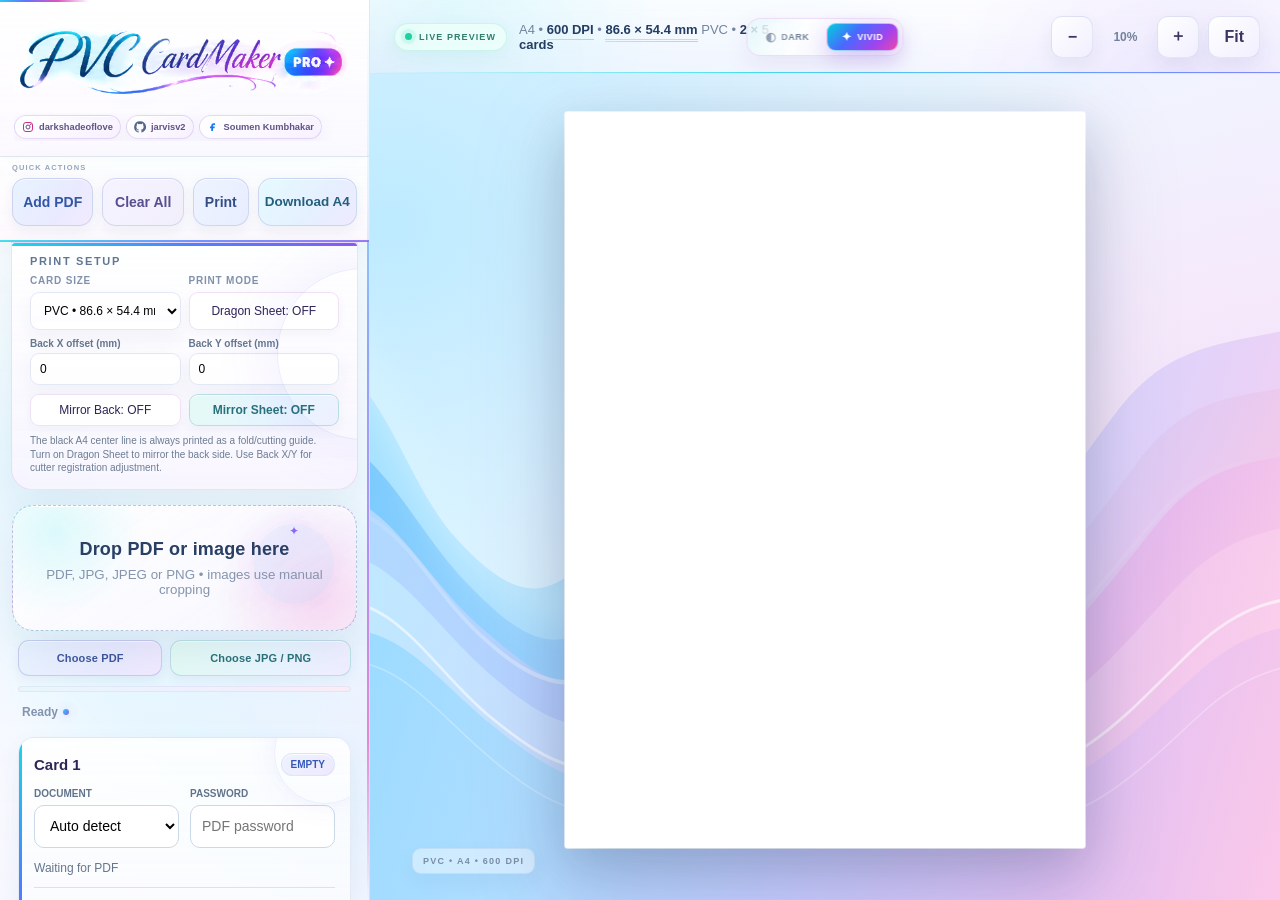
==== commit 33e25055: "Add files via upload" ====
--- a/index.html
+++ b/index.html
@@ -1,360 +1,928 @@
-<!DOCTYPE html>
+<!doctype html>
 <html lang="en">
 <head>
-    <meta charset="UTF-8">
-    <meta name="viewport" content="width=device-width, initial-scale=1.0">
-    <title>Upgrading Our Experience</title>
-    <!-- Importing modern, clean font -->
-    <link href="https://fonts.googleapis.com/css2?family=Plus+Jakarta+Sans:wght@400;600;800&display=swap" rel="stylesheet">
-    <style>
-        :root {
-            --primary: #8B5CF6;
-            --accent: #EC4899;
-            --dark-gradient: linear-gradient(135deg, #1e0b36 0%, #0f051d 100%);
-            --light-glass: rgba(255, 255, 255, 0.08);
-            --border-glass: rgba(255, 255, 255, 0.15);
-        }
-
-        * {
-            box-sizing: border-box;
-            margin: 0;
-            padding: 0;
-        }
-
-        body {
-            font-family: 'Plus Jakarta Sans', sans-serif;
-            background: radial-gradient(circle at 20% 30%, #431407 0%, transparent 40%),
-                        radial-gradient(circle at 80% 80%, #1e1b4b 0%, transparent 50%),
-                        var(--dark-gradient);
-            color: #ffffff;
-            min-height: 100vh;
-            display: flex;
-            align-items: center;
-            justify-content: center;
-            overflow-x: hidden;
-            position: relative;
-            padding: 20px;
-        }
-
-        /* Abstract colorful background blobs for depth */
-        .blob {
-            position: absolute;
-            border-radius: 50%;
-            filter: blur(80px);
-            z-index: 1;
-            opacity: 0.5;
-        }
-        .blob-1 { top: 15%; left: 10%; width: 300px; height: 300px; background: #6366f1; }
-        .blob-2 { bottom: 10%; right: 5%; width: 400px; height: 400px; background: #db2777; }
-        .blob-3 { top: 40%; right: 20%; width: 250px; height: 250px; background: #7c3aed; }
-
-        .container {
-            position: relative;
-            z-index: 2;
-            width: 100%;
-            max-width: 540px;
-            background: var(--light-glass);
-            backdrop-filter: blur(20px);
-            -webkit-backdrop-filter: blur(20px);
-            border: 1px solid var(--border-glass);
-            border-radius: 28px;
-            padding: 40px 30px;
-            text-align: center;
-            box-shadow: 0 24px 80px rgba(0, 0, 0, 0.5);
-        }
-
-        /* Responsive scaling */
-        @media (min-width: 480px) {
-            .container { padding: 50px 45px; }
-        }
-
-        /* Vibrant animated custom illustration area */
-        .illustration-box {
-            position: relative;
-            display: flex;
-            justify-content: center;
-            align-items: center;
-            margin-bottom: 30px;
-        }
-
-        /* Glowing background behind illustration */
-        .glow {
-            position: absolute;
-            width: 140px;
-            height: 140px;
-            background: radial-gradient(circle, rgba(139, 92, 246, 0.4) 0%, rgba(236, 72, 153, 0.4) 100%);
-            filter: blur(30px);
-            z-index: -1;
-        }
-
-        /* Modern interactive SVG graphic depicting servers, gears and upgrades */
-        .illustration-svg {
-            width: 180px;
-            height: auto;
-            animation: float 6s ease-in-out infinite;
-        }
-
-        @keyframes float {
-            0%, 100% { transform: translateY(0px) rotate(0deg); }
-            50% { transform: translateY(-10px) rotate(2deg); }
-        }
-
-        .heading-badge {
-            display: inline-block;
-            background: linear-gradient(90deg, #3b82f633, #8b5cf633);
-            border: 1px solid rgba(139, 92, 246, 0.4);
-            color: #a78bfa;
-            font-size: 11px;
-            font-weight: 800;
-            letter-spacing: 2px;
-            text-transform: uppercase;
-            padding: 8px 16px;
-            border-radius: 50px;
-            margin-bottom: 18px;
-        }
-
-        h1 {
-            font-size: 32px;
-            font-weight: 800;
-            line-height: 1.2;
-            margin-bottom: 16px;
-            letter-spacing: -0.5px;
-            background: linear-gradient(to right, #ffffff, #f3e8ff, #fbcfe8);
-            -webkit-background-clip: text;
-            -webkit-text-fill-color: transparent;
-        }
-
-        p {
-            font-size: 15px;
-            color: #d1d5db;
-            line-height: 1.6;
-            margin-bottom: 30px;
-            font-weight: 400;
-        }
-
-        /* Pulse status badge */
-        .status-badge {
-            display: inline-flex;
-            align-items: center;
-            background: rgba(255, 255, 255, 0.05);
-            border: 1px solid rgba(255, 255, 255, 0.1);
-            padding: 8px 16px;
-            border-radius: 50px;
-            font-size: 13px;
-            font-weight: 600;
-            color: #f3f4f6;
-            margin-bottom: 35px;
-        }
-
-        .dot {
-            width: 8px;
-            height: 8px;
-            background-color: #34d399;
-            border-radius: 50%;
-            margin-right: 10px;
-            box-shadow: 0 0 10px #34d399;
-            animation: pulse 1.8s infinite;
-        }
-
-        @keyframes pulse {
-            0% { transform: scale(0.9); box-shadow: 0 0 0 0 rgba(52, 211, 153, 0.7); }
-            70% { transform: scale(1); box-shadow: 0 0 0 8px rgba(52, 211, 153, 0); }
-            100% { transform: scale(0.9); box-shadow: 0 0 0 0 rgba(52, 211, 153, 0); }
-        }
-
-        /* Dynamic Progress / Footer Section */
-        .status-footer {
-            border-top: 1px solid rgba(255, 255, 255, 0.1);
-            padding-top: 25px;
-            display: flex;
-            flex-direction: column;
-            gap: 20px;
-            text-align: left;
-        }
-
-        @media (min-width: 480px) {
-            .status-footer {
-                flex-direction: row;
-                justify-content: space-between;
-                align-items: center;
-            }
-        }
-
-        .progress-box {
-            flex: 1;
-        }
-
-        .progress-label {
-            font-size: 12px;
-            color: #9ca3af;
-            font-weight: 600;
-            margin-bottom: 6px;
-            display: flex;
-            justify-content: space-between;
-        }
-
-        .progress-bar-container {
-            width: 100%;
-            height: 8px;
-            background: rgba(255, 255, 255, 0.1);
-            border-radius: 10px;
-            overflow: hidden;
-            position: relative;
-        }
-
-        .progress-fill {
-            width: 75%; /* Set status */
-            height: 100%;
-            background: linear-gradient(90deg, var(--primary), var(--accent));
-            border-radius: 10px;
-            position: relative;
-        }
-
-        /* Subscribe option */
-        .subscribe-form {
-            display: flex;
-            gap: 8px;
-            width: 100%;
-        }
-
-        @media (min-width: 480px) {
-            .subscribe-form { max-width: 250px; }
-        }
-
-        .subscribe-input {
-            background: rgba(0, 0, 0, 0.2);
-            border: 1px solid rgba(255, 255, 255, 0.15);
-            padding: 10px 14px;
-            border-radius: 12px;
-            color: #fff;
-            font-size: 13px;
-            outline: none;
-            flex-grow: 1;
-            transition: all 0.3s ease;
-        }
-
-        .subscribe-input:focus {
-            border-color: var(--primary);
-            box-shadow: 0 0 0 2px rgba(139, 92, 246, 0.3);
-        }
-
-        .subscribe-button {
-            background: linear-gradient(90deg, var(--primary), var(--accent));
-            color: #fff;
-            border: none;
-            padding: 10px 16px;
-            border-radius: 12px;
-            font-weight: 600;
-            font-size: 13px;
-            cursor: pointer;
-            transition: transform 0.2s ease, opacity 0.2s ease;
-        }
-
-        .subscribe-button:hover {
-            transform: translateY(-1px);
-            opacity: 0.95;
-        }
-
-        .subscribe-button:active {
-            transform: translateY(1px);
-        }
-    </style>
+<meta charset="utf-8">
+<meta name="viewport" content="width=device-width,initial-scale=1">
+<title>PVC Card Maker Pro — Hardcore Ultra Studio</title>
+
+
+
+
+
+
+
+
+<link rel="stylesheet" href="css/core.css">
+<link rel="stylesheet" href="css/legacy-colorful.css">
+<link rel="stylesheet" href="css/manual-crop.css">
+<link rel="stylesheet" href="css/ultra-theme.css">
+<link rel="stylesheet" href="css/ultra-motion.css">
+<link rel="stylesheet" href="css/final-polish.css">
+<link rel="stylesheet" href="css/theme-switcher.css">
+<link rel="stylesheet" href="css/themes.css">
+<link rel="stylesheet" href="css/nebula-motion.css">
+<link rel="stylesheet" href="css/brand-polish.css">
+<link rel="stylesheet" href="css/setup-polish.css">
+<link rel="stylesheet" href="css/control-polish.css">
+<link rel="stylesheet" href="css/interaction-polish.css">
+<link rel="stylesheet" href="css/final-request-polish.css">
+<link rel="preconnect" href="https://fonts.googleapis.com">
+<link rel="preconnect" href="https://fonts.gstatic.com" crossorigin>
+<link href="https://fonts.googleapis.com/css2?family=Alex+Brush&family=Allura&display=swap" rel="stylesheet">
+<link rel="stylesheet" href="css/brand-option2-flow.css">
+<link rel="stylesheet" href="css/interactive-mesh-background.css">
+<link rel="stylesheet" href="css/flow-wave-stage-fix.css">
 </head>
 <body>
-
-    <!-- Ambient Glowing Blobs -->
-    <div class="blob blob-1"></div>
-    <div class="blob blob-2"></div>
-    <div class="blob blob-3"></div>
-
-    <div class="container">
-        
-        <!-- Illustration -->
-        <div class="illustration-box">
-            <div class="glow"></div>
-            <!-- Interactive Modern Maintenance/Build SVG Graphic -->
-            <svg class="illustration-svg" viewBox="0 0 200 200" fill="none" xmlns="http://www.w3.org/2000/svg">
-                <!-- Outer gears & sparkles -->
-                <circle cx="100" cy="100" r="80" stroke="rgba(255,255,255,0.03)" stroke-width="2"/>
-                <path d="M165 50L175 40M175 40L170 40M175 40L175 45" stroke="#EC4899" stroke-linecap="round" stroke-linejoin="round" stroke-width="2"/>
-                <path d="M30 160L20 170M20 170L25 170M20 170L20 165" stroke="#8B5CF6" stroke-linecap="round" stroke-linejoin="round" stroke-width="2"/>
-                
-                <!-- Main playful gear system -->
-                <g transform="translate(60, 55)">
-                    <circle cx="40" cy="40" r="28" fill="#8B5CF6" opacity="0.8"/>
-                    <!-- gear tooth details -->
-                    <rect x="36" y="4" width="8" height="12" rx="3" fill="#8B5CF6"/>
-                    <rect x="36" y="64" width="8" height="12" rx="3" fill="#8B5CF6"/>
-                    <rect x="4" y="36" width="12" height="8" rx="3" fill="#8B5CF6"/>
-                    <rect x="64" y="36" width="12" height="8" rx="3" fill="#8B5CF6"/>
-                    <circle cx="40" cy="40" r="14" fill="#1e0b36"/>
-                </g>
-                <g transform="translate(105, 105)">
-                    <circle cx="20" cy="20" r="15" fill="#EC4899" opacity="0.8"/>
-                    <rect x="17" y="1" width="6" height="7" rx="2" fill="#EC4899"/>
-                    <rect x="17" y="32" width="6" height="7" rx="2" fill="#EC4899"/>
-                    <circle cx="20" cy="20" r="7" fill="#1e0b36"/>
-                </g>
-                
-                <!-- Server box being "upgraded" -->
-                <rect x="55" y="100" width="60" height="45" rx="8" fill="url(#serverGrad)" stroke="rgba(255,255,255,0.2)" stroke-width="1.5"/>
-                <circle cx="67" cy="112" r="3" fill="#10B981"/>
-                <circle cx="67" cy="122" r="3" fill="#3B82F6"/>
-                <circle cx="67" cy="132" r="3" fill="#EF4444"/>
-                <line x1="77" y1="112" x2="103" y2="112" stroke="rgba(255,255,255,0.3)" stroke-width="3" stroke-linecap="round"/>
-                <line x1="77" y1="122" x2="95" y2="122" stroke="rgba(255,255,255,0.3)" stroke-width="3" stroke-linecap="round"/>
-                <line x1="77" y1="132" x2="105" y2="132" stroke="rgba(255,255,255,0.3)" stroke-width="3" stroke-linecap="round"/>
-
-                <!-- Giant animated wrench -->
-                <g transform="translate(110, 65) rotate(-15)">
-                    <rect x="10" y="2" width="8" height="35" rx="3" fill="#3B82F6"/>
-                    <circle cx="14" cy="5" r="7" fill="#3B82F6"/>
-                    <circle cx="14" cy="5" r="3" fill="#1e0b36"/>
-                    <path d="M7 32 L21 32 L21 36 L7 36 Z" fill="#2563EB"/>
-                </g>
-                
-                <!-- Definition of visual gradients -->
-                <defs>
-                    <linearGradient id="serverGrad" x1="55" y1="100" x2="115" y2="145" gradientUnits="userSpaceOnUse">
-                        <stop offset="0" stop-color="#1F2937"/>
-                        <stop offset="1" stop-color="#111827"/>
-                    </linearGradient>
-                </defs>
-            </svg>
+<div class="ultra-scene" aria-hidden="true">
+  <div class="scene-grid"></div>
+  <div class="scene-vignette"></div>
+  <div class="scene-blob blob-1"></div>
+  <div class="scene-blob blob-2"></div>
+  <div class="scene-blob blob-3"></div>
+  <div class="scene-blob blob-4"></div>
+  <div class="scene-beam beam-1"></div>
+  <div class="scene-beam beam-2"></div>
+  <div class="scene-stars"><i class="star s1"></i><i class="star s2"></i><i class="star s3"></i><i class="star s4"></i><i class="star s5"></i><i class="star s6"></i><i class="star s7"></i><i class="star s8"></i><i class="star s9"></i><i class="star s10"></i><i class="star s11"></i><i class="star s12"></i><i class="star s13"></i><i class="star s14"></i><i class="star s15"></i><i class="star s16"></i><i class="star s17"></i><i class="star s18"></i></div>
+</div>
+
+<div class="app">
+  <aside class="side">
+    <div class="brand">
+      <div class="brand-title brand-title-option2">
+        <h1 class="wordmark-accessible" aria-label="PVC Card Maker Pro">PVC Card Maker Pro</h1>
+        <img class="brand-wordmark-art brand-wordmark-option2-vivid" src="assets/pvc-option2-vivid.png" alt="" aria-hidden="true">
+        <img class="brand-wordmark-art brand-wordmark-option2-dark" src="assets/pvc-option2-dark.png" alt="" aria-hidden="true">
+      </div>
+
+      <div class="brand-social" aria-label="Creator links">
+        <a
+          class="instagram"
+          href="https://instagram.com/darkshadeoflove"
+          target="_blank"
+          rel="noopener noreferrer"
+         
+        >
+          <svg viewBox="0 0 24 24" fill="none" aria-hidden="true">
+            <defs>
+              <linearGradient id="igGradient" x1="3" y1="21" x2="21" y2="3">
+                <stop offset="0%" stop-color="#f58529"/>
+                <stop offset="45%" stop-color="#dd2a7b"/>
+                <stop offset="75%" stop-color="#8134af"/>
+                <stop offset="100%" stop-color="#515bd4"/>
+              </linearGradient>
+            </defs>
+            <rect x="3" y="3" width="18" height="18" rx="5" stroke-width="2"/>
+            <circle cx="12" cy="12" r="4" stroke="currentColor" stroke-width="2"/>
+            <circle cx="17.2" cy="6.8" r="1" fill="currentColor"/>
+          </svg>
+          <span class="brand-handle">darkshadeoflove</span>
+        </a>
+
+        <span class="divider" aria-hidden="true"></span>
+
+        <a
+          class="github"
+          href="https://github.com/jarvisv2"
+          target="_blank"
+          rel="noopener noreferrer"
+         
+        >
+          <svg viewBox="0 0 24 24" aria-hidden="true">
+            <path d="M12 .7A11.3 11.3 0 0 0 8.4 22.8c.57.1.78-.25.78-.55v-2.13c-3.17.69-3.84-1.34-3.84-1.34-.52-1.32-1.27-1.67-1.27-1.67-1.04-.71.08-.7.08-.7 1.15.08 1.76 1.18 1.76 1.18 1.02 1.75 2.67 1.25 3.32.96.1-.74.4-1.25.72-1.54-2.53-.29-5.2-1.27-5.2-5.65 0-1.25.45-2.27 1.18-3.07-.12-.29-.51-1.45.11-3.02 0 0 .96-.31 3.14 1.17a10.9 10.9 0 0 1 5.72 0c2.18-1.48 3.13-1.17 3.13-1.17.63 1.57.24 2.73.12 3.02.73.8 1.17 1.82 1.17 3.07 0 4.39-2.67 5.35-5.21 5.64.41.36.78 1.07.78 2.16v3.2c0 .3.21.66.79.55A11.3 11.3 0 0 0 12 .7Z"/>
+          </svg>
+          <span class="brand-handle">jarvisv2</span>
+        </a>
+        <span class="divider" aria-hidden="true"></span>
+
+        <a
+          class="facebook"
+          href="https://www.facebook.com/palu.das.33/"
+          target="_blank"
+          rel="noopener noreferrer"
+        >
+          <svg viewBox="0 0 24 24" aria-hidden="true">
+            <path d="M13.5 8H16V4.5h-2.5C10.46 4.5 8.5 6.43 8.5 9.36V11H6v3.5h2.5V20h3.5v-5.5H15l.5-3.5H12V9.64C12 8.66 12.46 8 13.5 8Z"/>
+          </svg>
+          <span class="brand-handle">Soumen Kumbhakar</span>
+        </a>
+      </div>
+    </div>
+
+    <div class="ultra-workflow" aria-hidden="true">
+      <div class="ultra-tab active"><span class="tab-icon">✦</span><span>Workspace</span></div>
+      <div class="ultra-tab"><span class="tab-icon">↥</span><span>Import</span></div>
+      <div class="ultra-tab"><span class="tab-icon">⌗</span><span>Crop Studio</span></div>
+      <div class="ultra-tab"><span class="tab-icon">▣</span><span>Print Lab</span></div>
+    </div>
+
+    <div class="toolbar"><button class="btn primary" id="addBtn">Add PDF</button><button class="btn softbtn" id="clearBtn">Clear All</button><button class="btn graybtn" id="printBtn">Print</button><button class="btn downloadbtn" id="downloadBtn">Download A4</button></div>
+    <div class="desktop-settings"><div class="settings-title">Print setup</div><div class="setting-row"><div class="field"><label>Card size</label><select id="cardSize"><option value="85.6x54">CR80 • 85.6 × 54 mm</option><option value="86.6x54.4" selected>PVC • 86.6 × 54.4 mm</option><option value="custom">Custom • enter size</option></select></div><div class="field"><label>Print mode</label><button class="btn mini graybtn" id="dragonSetup" style="width:100%;height:38px">Dragon Sheet: OFF</button></div></div><div id="customSizeBox" class="custom-size-box hidden"><div class="custom-size-title">Custom card size (mm)</div><div class="custom-size-grid"><div class="field"><label>Width</label><input id="customW" type="number" min="40" max="100" step="0.1" value="85.6"></div><div class="field"><label>Height</label><input id="customH" type="number" min="30" max="70" step="0.1" value="54"></div></div><div class="custom-size-note">Enter the physical PVC cutting size. The preview, crop ratio and A4 layout update automatically.</div></div><div class="back-align"><div><label>Back X offset (mm)</label><input id="backX" type="number" min="-5" max="5" step="0.1" value="0"></div><div><label>Back Y offset (mm)</label><input id="backY" type="number" min="-5" max="5" step="0.1" value="0"></div></div><div class="mirror-group"><button class="btn mini graybtn" id="mirrorBackSetup">Mirror Back: OFF</button><button class="btn mini graybtn" id="mirrorSheetSetup">Mirror Sheet: OFF</button></div><div class="desktop-note">The black A4 center line is always printed as a fold/cutting guide. Turn on Dragon Sheet to mirror the back side. Use Back X/Y for cutter registration adjustment.</div></div>
+    <label class="drop" id="drop"><strong>Drop PDF or image here</strong><small>PDF, JPG, JPEG or PNG • images use manual cropping</small></label>
+    <div class="upload-format-actions" aria-label="Choose upload format">
+      <button type="button" class="btn upload-pdf-btn" id="choosePdfBtn">Choose PDF</button>
+      <button type="button" class="btn upload-image-btn" id="chooseImageBtn">Choose JPG / PNG</button>
+    </div>
+    <input id="fileInput" type="file" accept="application/pdf,.pdf,image/jpeg,.jpg,.jpeg,image/png,.png" multiple>
+    <div class="progress"><i id="progress"></i></div>
+    <div class="files"><div class="ready" id="ready">Ready</div><div id="slots"></div></div>
+  </aside>
+  <main class="workspace">
+    <div class="topbar">
+      <div class="topbar-left">
+        <div class="live-pill"><span></span> LIVE PREVIEW</div>
+        <div class="meta">A4 • <b>600 DPI</b> • <b id="sizeMeta">85.6 × 54 mm</b> PVC • <b>2 × 5 cards</b></div>
+      </div>
+      <div class="theme-switcher theme-switcher-centered" id="themeSwitcher" aria-label="Theme selector" role="group">
+        <button type="button" class="theme-btn" id="themeDark" data-theme="dark" aria-label="Dark theme" title="Dark theme"><span class="theme-icon">◐</span><span class="theme-label">Dark</span></button>
+        <button type="button" class="theme-btn active" id="themeVivid" data-theme="vivid" aria-label="Vivid theme" title="Vivid theme"><span class="theme-icon">✦</span><span class="theme-label">Vivid</span></button>
+      </div>
+      <div class="viewtools"><button class="iconbtn" id="minus" title="Zoom out">−</button><div class="zoomlabel" id="zoomLabel">Fit</div><button class="iconbtn" id="plus" title="Zoom in">＋</button><button class="btn graybtn" id="fitBtn">Fit</button></div>
+    </div>
+    <div class="stage" id="stage"><div class="stage-watermark" aria-hidden="true">PVC • A4 • 600 DPI</div><div class="fabrow"><button class="btn graybtn" id="mirrorBackBtn" title="Dragon Sheet: mirror the back side">Dragon Sheet: OFF</button><button class="btn graybtn" id="mirrorSheetBtn" title="Mirror the complete A4 sheet">Sheet ↔</button></div><div class="sheetwrap" id="sheetwrap"><canvas class="sheet" id="sheet" width="4961" height="7016"></canvas></div></div>
+  </main>
+</div>
+
+<div class="modal" id="modal">
+  <div class="modalcard">
+    <div class="modalhead"><div><b id="modalTitle">Crop Review</b><div id="modalSub" style="font-size:12px;color:#64748b;margin-top:4px"></div></div><button class="btn graybtn" id="closeModal">Close</button></div>
+    <div class="modalbody">
+      <div class="modalgrid">
+        <div>
+          <div class="smalllabel">Source file • crop boundaries</div>
+          <div class="sourcebox"><div class="sourcewrap" id="sourceWrap"><canvas class="sourcecanvas" id="sourcePreview"></canvas><div class="crop-overlay" id="cropOverlay"></div><div class="manual-select-layer" id="manualSelectLayer"></div></div><div class="sourceactions"><button class="btn softbtn" id="editFrontBtn">Edit Front</button><button class="btn softbtn" id="editBackBtn">Edit Back</button><button class="btn precision-btn" id="precisionCropBtn">Manual Crop</button><span class="edithelp">Drag a box to move • drag a corner to resize • Manual Crop lets you draw a fresh selection using the selected card size</span></div><div class="legend"><span class="dot"></span> Blue = Front • Green = Back • Selected card ratio locked</div><div class="cropstatus" id="cropStatus">Auto-detect runs first. Use <b>Manual Crop</b> when the document is unusual or the automatic box needs a fresh selection.</div></div>
         </div>
-
-        <div class="heading-badge">UPGRADING OUR EXPERIENCE</div>
-        <h1>We're building something amazing!</h1>
-        <p>We are busy tinkering behind the scenes to bring you a fresh, fast, and feature-rich upgrade. Hang tight, we'll be back online very soon!</p>
-        
-        <div class="status-badge">
-            <span class="dot"></span> Active Upgrades In Progress
+        <div>
+          <div class="previewgrid"><div class="previewbox"><h3>FRONT</h3><canvas id="frontPreview"></canvas></div><div class="previewbox"><h3>BACK</h3><canvas id="backPreview"></canvas></div></div>
+          <div class="cropcontrols">
+            <div class="smalllabel">Quick correction</div>
+            <div class="row">
+              <div class="range"><label>Horizontal</label><input id="adjX" type="range" min="-4" max="4" step=".1" value="0"></div>
+              <div class="range"><label>Vertical</label><input id="adjY" type="range" min="-4" max="4" step=".1" value="0"></div>
+              <div class="range"><label>Width</label><input id="adjW" type="range" min="-3" max="3" step=".1" value="0"></div>
+              <div class="range"><label>Height</label><input id="adjH" type="range" min="-3" max="3" step=".1" value="0"></div>
+            </div>
+          </div>
+          <div class="note" id="modalNote">The crop uses a calibrated document template first, then normalizes to CR80. Review the source boxes and front/back previews before applying.</div>
         </div>
-
-        <!-- Footer containing Progress tracker & newsletter sign-up -->
-        <div class="status-footer">
-            
-            <div class="progress-box">
-                <div class="progress-label">
-                    <span>Estimated Completion</span>
-                    <span>75% Done</span>
-                </div>
-                <div class="progress-bar-container">
-                    <div class="progress-fill"></div>
-                </div>
-            </div>
-
-            <div class="subscribe-form-box">
-                <div class="progress-label" style="margin-bottom:6px;">Get Notified On Launch</div>
-                <form class="subscribe-form" onsubmit="event.preventDefault(); alert('We will notify you when we launch!');">
-                    <input type="email" placeholder="Enter your email" class="subscribe-input" required>
-                    <button type="submit" class="subscribe-button">Notify Me</button>
-                </form>
-            </div>
-
-        </div>
-
+      </div>
     </div>
+    <div class="modalfoot"><div class="left"><button class="btn softbtn" id="reDetectBtn">Re-detect</button><button class="btn graybtn" id="resetCropBtn">Reset correction</button></div><div class="right"><button class="btn primary" id="useBtn">Use These Crops</button></div></div>
+  </div>
+</div>
+
+<div class="modal" id="passwordModal"><div class="modalcard" style="max-width:450px"><div class="modalhead"><div><b>Password protected PDF</b><div style="font-size:12px;color:#64748b;margin-top:4px">Enter the PDF password to continue.</div></div></div><div class="modalbody"><div class="field"><label class="smalllabel">PDF password</label><input id="passwordInput" type="password" style="width:100%;height:44px;border:1px solid #cbd8e7;border-radius:10px;padding:0 11px"></div><div class="status bad hidden" id="passwordError"></div></div><div class="modalfoot"><div></div><div class="right"><button class="btn graybtn" id="passwordCancel">Cancel</button><button class="btn primary" id="passwordOk">Open PDF</button></div></div></div></div>
+
+<script>
+const PDFJS_URLS=[
+  'https://cdnjs.cloudflare.com/ajax/libs/pdf.js/3.11.174/pdf.min.js',
+  'https://unpkg.com/pdfjs-dist@3.11.174/build/pdf.min.js'
+];
+const PDF_WORKERS=[
+  'https://cdnjs.cloudflare.com/ajax/libs/pdf.js/3.11.174/pdf.worker.min.js',
+  'https://unpkg.com/pdfjs-dist@3.11.174/build/pdf.worker.min.js'
+];
+let pdfPromise=null;
+function loadScript(src){return new Promise((resolve,reject)=>{const s=document.createElement('script');s.src=src;s.async=true;s.onload=resolve;s.onerror=()=>reject(new Error('CDN load failed'));document.head.appendChild(s)})}
+async function ensurePdfJs(){if(window.pdfjsLib)return window.pdfjsLib;if(!pdfPromise){pdfPromise=(async()=>{let last=null;for(const u of PDFJS_URLS){try{await loadScript(u);if(window.pdfjsLib)break}catch(e){last=e}}if(!window.pdfjsLib)throw new Error('PDF engine could not load. Check internet/CDN access.');let workerSet=false;for(const u of PDF_WORKERS){try{window.pdfjsLib.GlobalWorkerOptions.workerSrc=u;workerSet=true;break}catch(e){}}window.pdfjsLib.__workerConfigured=workerSet;return window.pdfjsLib})().catch(e=>{pdfPromise=null;throw e})}return pdfPromise}
+
+const $=id=>document.getElementById(id);const fileInput=$('fileInput'),drop=$('drop'),progress=$('progress'),ready=$('ready'),slotsEl=$('slots');
+const sheet=$('sheet'),ctx=sheet.getContext('2d');const A4W=4961,A4H=7016,DPI=600;let CARD_W_MM=86.6,CARD_H_MM=54.4;let CARD_W=Math.round(CARD_W_MM*DPI/25.4),CARD_H=Math.round(CARD_H_MM*DPI/25.4);let LEFT=280,TOP=100,GAP_X=316,GAP_Y=96;let cards=Array(5).fill(null);let slotDocOverrides=Array(5).fill('auto');let filePickerTargetIndex=null;let mirrorBack=false,mirrorSheet=false,zoom=1;let pendingPassword=null;
+function mmToPx(mm){return Math.round(mm*DPI/25.4)}
+function updateCardGeometry(){CARD_W=Math.max(120,mmToPx(CARD_W_MM));CARD_H=Math.max(120,mmToPx(CARD_H_MM));if(CARD_W+GAP_X+CARD_W>A4W-120)GAP_X=Math.max(8,A4W-120-CARD_W*2);if(TOP+5*CARD_H+4*GAP_Y>A4H-50)GAP_Y=Math.max(8,Math.floor((A4H-50-TOP-5*CARD_H)/4));document.getElementById('sizeMeta').textContent=`${CARD_W_MM.toFixed(1).replace(/\.0$/,'')} × ${CARD_H_MM.toFixed(1).replace(/\.0$/,'')} mm`}
+function drawImageMaybeMirrored(img,x,y,w,h,doMirror){if(!doMirror){ctx.drawImage(img,x,y,w,h);return}ctx.save();ctx.translate(x+w,y);ctx.scale(-1,1);ctx.drawImage(img,0,0,w,h);ctx.restore()}
+function drawSheet(){
+  ctx.clearRect(0,0,A4W,A4H);
+  ctx.fillStyle='#fff';
+  ctx.fillRect(0,0,A4W,A4H);
+  ctx.save();
+  if(mirrorSheet){ctx.translate(A4W,0);ctx.scale(-1,1)}
+  const bxOffset=mmToPx(parseFloat(document.getElementById('backX')?.value||0));
+  const byOffset=mmToPx(parseFloat(document.getElementById('backY')?.value||0));
+  const totalW=(CARD_W*2)+GAP_X;
+  const left=Math.max(30,Math.round((A4W-totalW)/2));
+  for(let i=0;i<5;i++){
+    const y=TOP+i*(CARD_H+GAP_Y),fx=left,bx=left+CARD_W+GAP_X+bxOffset,by=y+byOffset;
+    const c=cards[i];
+    if(c?.front)ctx.drawImage(c.front,fx,y,CARD_W,CARD_H);
+    if(c?.back)drawImageMaybeMirrored(c.back,bx,by,CARD_W,CARD_H,mirrorBack);
+  }
+  // Physical center-fold guide: always visible for easy cutting/folding.
+  ctx.strokeStyle='#111';ctx.lineWidth=4;ctx.setLineDash([]);
+  ctx.beginPath();ctx.moveTo(A4W/2,20);ctx.lineTo(A4W/2,A4H-20);ctx.stroke();
+  ctx.restore();
+}
+defaultProfiles={};
+function renderSlots(){
+  slotsEl.innerHTML='';
+  for(let i=0;i<5;i++){
+    const c=cards[i]||null;
+    const el=document.createElement('div');el.className='slot';
+    const hasUsableCrop=!!c?.front&&(!c?.job?.isImage||!!c?.cropConfirmed);const readyClass=hasUsableCrop?'good':'';const label=hasUsableCrop?'READY':(c?.status?'PENDING':'EMPTY');
+    el.innerHTML=`<div class="slothead"><b>Card ${i+1}</b><span class="pill ${readyClass}">${label}</span></div>
+      <div class="grid2"><div class="field"><label>Document</label><select class="doc">
+      <option value="auto">Auto detect</option><option value="aadhaar">e-Aadhaar</option><option value="abha">ABHA Card</option><option value="eration">e-Ration Card</option><option value="pan">e-PAN</option><option value="ayushman">Ayushman</option><option value="voter">e-Voter / e-EPIC</option><option value="manual">Manual image crop</option>
+      </select></div><div class="field"><label>Password</label><input class="pass" type="password" placeholder="PDF password"></div></div>
+      <div class="status ${c?.front?'good':''}">${c?.status||'Waiting for PDF'}</div>
+      <details class="settings"><summary>Advanced crop correction</summary><div class="adjustgrid"><div class="range"><label>Horizontal</label><input data-k="x" type="range" min="-4" max="4" step=".1" value="0"></div><div class="range"><label>Vertical</label><input data-k="y" type="range" min="-4" max="4" step=".1" value="0"></div><div class="range"><label>Width</label><input data-k="w" type="range" min="-3" max="3" step=".1" value="0"></div><div class="range"><label>Height</label><input data-k="h" type="range" min="-3" max="3" step=".1" value="0"></div></div></details>
+      <div class="slottools"><button class="btn primary mini loadSlot">Load / Replace File</button><button class="btn softbtn mini review" ${c?.job?'':'disabled'}>Review crop</button><button class="btn graybtn mini remove" ${c?'':'disabled'}>Remove</button></div>`;
+    const docSelect=el.querySelector('.doc');
+    docSelect.value=c?.job?.isImage?'manual':(c?.job?.docOverride||c?.docOverride||slotDocOverrides[i]||'auto');
+    docSelect.disabled=!!c?.job?.isImage;
+    const passInput=el.querySelector('.pass');
+    passInput.disabled=!!c?.job?.isImage;
+    if(c?.job?.isImage)passInput.placeholder='Not needed for images';
+    docSelect.onchange=()=>{
+      const override=docSelect.value;slotDocOverrides[i]=override;
+      if(cards[i])cards[i].docOverride=override;
+      const job=cards[i]?.job;if(!job)return;
+      if(job.isImage){return;}
+      job.docOverride=override;job.det=detectDocument(job.render.canvas,override,job.render.text||'',job.render.pages||[]);
+      if(job.det.twoPage&&job.render.pages?.length>1){
+        const p1=job.render.pages[0].canvas,p2=job.render.pages[1].canvas,gap=job.det.gap||Math.max(20,Math.round(p1.height*.035));
+        const comp=document.createElement('canvas');comp.width=Math.max(p1.width,p2.width);comp.height=p1.height+gap+p2.height;
+        const cc=comp.getContext('2d');cc.fillStyle='#fff';cc.fillRect(0,0,comp.width,comp.height);cc.drawImage(p1,0,0);cc.drawImage(p2,0,p1.height+gap);job.render.sourceCanvas=comp;
+      }else job.render.sourceCanvas=job.render.canvas;
+      job.detBase=cloneDet(job.det);job.adjust={x:0,y:0,w:0,h:0};rebuildJobCrop(job);
+      cards[i].status=`${job.det.type} detected • template updated`;drawSheet();renderSlots();showCropPreview(job);
+    };
+    el.querySelector('.loadSlot').onclick=()=>{
+      if(cards[i]?.file&&!confirm(`Replace the file in Card ${i+1}? Other card positions will remain unchanged.`))return;
+      openFilePicker({accept:ACCEPT_ALL,multiple:false,targetIndex:i});
+    };
+    el.querySelector('.review').onclick=()=>{if(cards[i]?.job)showCropPreview(cards[i].job)};
+    el.querySelector('.remove').onclick=()=>{
+      if(activeJob?.index===i){$('modal').classList.remove('open');setPrecisionMode(false);activeJob=null;}
+      cards[i]=null;drawSheet();renderSlots();ready.textContent=`Card ${i+1} removed • remaining positions unchanged`;
+    };
+    el.querySelectorAll('[data-k]').forEach(inp=>inp.oninput=()=>{if(cards[i]?.job){cards[i].job.adjust[inp.dataset.k]=parseFloat(inp.value);rebuildJobCrop(cards[i].job);drawSheet();}});
+    slotsEl.appendChild(el);
+  }
+}
+
+function pageBorderLines(c){const im=c.getContext('2d').getImageData(0,0,c.width,c.height).data,w=c.width,h=c.height;function colScore(x){let n=0;for(let y=0;y<h;y+=2){const i=(y*w+x)*4;if(im[i]<75&&im[i+1]<75&&im[i+2]<75)n++}return n}function rowScore(y){let n=0;for(let x=0;x<w;x+=2){const i=(y*w+x)*4;if(im[i]<75&&im[i+1]<75&&im[i+2]<75)n++}return n}let lx=0,rx=w-1;for(let x=0;x<Math.min(280,w);x++)if(colScore(x)>h*.35){lx=x;break}for(let x=w-1;x>Math.max(w-280,0);x--)if(colScore(x)>h*.35){rx=x;break}let center=w/2;let best=0,bscore=0;for(let x=Math.floor(w*.42);x<Math.ceil(w*.58);x++)if(colScore(x)>bscore){bscore=colScore(x);best=x}if(best===0)best=center;let top=0,bottom=h-1;for(let y=0;y<Math.min(400,h);y++)if(rowScore(y)>w*.35){top=y;break}for(let y=h-1;y>Math.max(h-400,0);y--)if(rowScore(y)>w*.35){bottom=y;break}return{lx,rx,center:best,top,bottom}}
+function rowSignals(c){const w=c.width,h=c.height,im=c.getContext('2d').getImageData(0,0,w,h).data;const dark=new Uint32Array(h),red=new Uint32Array(h);for(let y=0;y<h;y+=2){for(let x=0;x<w;x+=2){const i=(y*w+x)*4,r=im[i],g=im[i+1],b=im[i+2];if(r<95&&g<95&&b<95)dark[y]++;if(r>150&&r>g*1.25&&r>b*1.15)red[y]++}}return{dark,red}}
+function clustersAbove(arr,threshold){const out=[];let s=-1;for(let y=0;y<arr.length;y+=2){if(arr[y]>=threshold){if(s<0)s=y}else if(s>=0){out.push([s,y-2]);s=-1}}if(s>=0)out.push([s,arr.length-2]);return out}
+function detectAadhaar(c){
+  const w=c.width,h=c.height;
+  // Calibrated to the supplied one-page e-Aadhaar sample:
+  // lower-left panel = front, lower-right panel = back.
+  const front={x:w*0.07824,y:h*0.72227,w:w*0.41412,h:h*0.20455};
+  const back ={x:w*0.50647,y:h*0.72227,w:w*0.41471,h:h*0.20455};
+  return {type:'e-Aadhaar',confidence:.99,front,back,source:'Aadhaar one-page template (calibrated)',mode:'stretch'};
+}
+function detectABHA(c){
+  const w=c.width,h=c.height;
+  const front={x:w*0.02043,y:h*0.01736,w:w*0.95914,h:h*0.47396};
+  const back ={x:w*0.02043,y:h*0.50694,w:w*0.95914,h:h*0.47656};
+  return {type:'ABHA Card',confidence:.99,front,back,source:'ABHA two-panel template (calibrated)',mode:'stretch'};
+}
+function detectERation(c){
+  const w=c.width,h=c.height;
+
+  // MAIN SOURCE CROP (kept exactly), expanded equally on all four sides.
+  // Change only `pad` if you want a little more or less white margin.
+  const pad=Math.round(Math.min(w,h)*0.008);
+
+  const front={
+    x:w*0.09076-pad,
+    y:h*0.79216-pad,
+    w:w*0.39496+pad*2,
+    h:h*0.16746+pad*2
+  };
+
+  const back={
+    x:w*0.51933-pad,
+    y:h*0.79216-pad,
+    w:w*0.39496+pad*2,
+    h:h*0.16746+pad*2
+  };
+
+  return {
+    type:'e-Ration Card',
+    confidence:.99,
+    front,
+    back,
+    source:'West Bengal e-Ration lower-card template (calibrated)',
+    mode:'stretch'
+  };
+}
+function detectAyushman(c,pages){
+  // The supplied Ayushman sample is a genuine two-page document:
+  // page 1 = the member card/front, page 2 = the information/back.
+  // Keep the entire page artwork for each side; the selected physical
+  // card size is applied only at the final output stage.
+  const p1=(pages&&pages[0]?.canvas)||c;
+  const p2=(pages&&pages[1]?.canvas)||p1;
+  const gap=Math.max(20,Math.round(p1.height*0.035));
+  const front={x:0,y:0,w:p1.width,h:p1.height};
+  const back ={x:0,y:p1.height+gap,w:p2.width,h:p2.height};
+  return {type:'Ayushman Card',confidence:1,front,back,source:'Ayushman two-page template (calibrated)',mode:'stretch',twoPage:!!(pages&&pages.length>1),gap};
+}
+function fallbackAadhaar(c){const b=pageBorderLines(c),h=c.height;const y=Math.round(h*.705),hh=Math.round(h*.19);return{type:'e-Aadhaar',confidence:.72,front:{x:b.lx+2,y,w:b.center-b.lx-7,h:hh},back:{x:b.center+5,y,w:b.rx-b.center-7,h:hh},source:'Aadhaar calibrated fallback',mode:'stretch'}}
+function detectEPan(c){
+  const w=c.width,h=c.height;
+  // Calibrated from the supplied password-protected e-PAN sample:
+  // the actual printable PAN card images are the two bottom panels,
+  // front on the left and back on the right.
+  const front={x:w*0.05714,y:h*0.74347,w:w*0.43361,h:h*0.19537};
+  const back ={x:w*0.51261,y:h*0.74584,w:w*0.42941,h:h*0.19359};
+  return {type:'e-PAN',confidence:.99,front,back,source:'e-PAN bottom-card template (calibrated)',mode:'stretch'};
+}
+function detectVoter(c,pages=[]){
+  const w=c.width,h=c.height,ratio=w/Math.max(1,h);
+  const cardLike=canvas=>{
+    const r=canvas.width/Math.max(1,canvas.height);
+    return r>=1.25&&r<=2.15;
+  };
+
+  // Some e-EPIC PDFs contain one card-sized landscape page per side.
+  // In this layout, use each page as a whole rather than applying the
+  // portrait-A4 bottom-row coordinates (which create extremely wide crops).
+  if(pages.length>=2&&cardLike(pages[0].canvas)&&cardLike(pages[1].canvas)){
+    const p1=pages[0].canvas,p2=pages[1].canvas,gap=Math.max(20,Math.round(p1.height*.025));
+    return {type:'e-Voter / e-EPIC',confidence:.98,front:{x:0,y:0,w:p1.width,h:p1.height},back:{x:0,y:p1.height+gap,w:p2.width,h:p2.height},source:'e-EPIC two-page layout (full-page front / back)',mode:'stretch',twoPage:true,gap};
+  }
+
+  // Some providers export both card sides as a wide landscape strip.
+  // Split this only when the page is wide enough to plausibly hold two cards.
+  if(ratio>=2.65){
+    const marginX=w*.012,marginY=h*.025,panelW=(w*.5)-marginX*1.5,panelH=h-2*marginY;
+    const front={x:marginX,y:marginY,w:panelW,h:panelH};
+    const back={x:w*.5+marginX*.5,y:marginY,w:panelW,h:panelH};
+    return {type:'e-Voter / e-EPIC',confidence:.84,front,back,source:'e-EPIC wide two-panel layout',mode:'stretch'};
+  }
+
+  // A page whose shape is already close to a PVC card is not an A4 sheet.
+  // Treat it as the front side and don't pretend two bottom-row crops exist.
+  // The back preview stays blank until the user supplies/crops a real back side.
+  if(ratio>=1.25&&ratio<=2.15){
+    const full={x:0,y:0,w,h};
+    return {type:'e-Voter / e-EPIC',confidence:.88,front:full,back:cloneRect(full),source:'e-EPIC single card-sized page (front detected; back not present)',mode:'stretch',blankBack:true,singleSidePage:true};
+  }
+
+  // Calibrated from the user's supplied e-EPIC_RTE1289156.pdf.
+  // Both PVC faces sit in the upper row. Use a small safety margin outside
+  // the measured black borders so rasterization/resizing cannot trim an edge.
+  // The QR/details block and the notice below remain outside both rectangles.
+  const front={x:w*0.0523,y:h*0.1109,w:w*0.4168,h:h*0.1872};
+  const back ={x:w*0.5477,y:h*0.1109,w:w*0.4168,h:h*0.1872};
+  return {type:'e-Voter / e-EPIC',confidence:.99,front,back,source:'e-EPIC ECI A4 upper-card template (calibrated from supplied PDF)',mode:'stretch'};
+}
+function looksLikeCalibratedEpicPage(c){
+  const w=c.width,h=c.height,ratio=w/Math.max(1,h);
+  if(ratio<0.64||ratio>0.78)return false;
+  const ctx=c.getContext('2d');
+  const boxes=[
+    {x:.0536,y:.1117,w:.4129,h:.1852},
+    {x:.5477,y:.1117,w:.4129,h:.1852}
+  ];
+  const rx=Math.max(2,Math.round(w*.0012)),ry=Math.max(2,Math.round(h*.0012));
+  const edgeCoverage=(x1,y1,x2,y2,horizontal)=>{
+    let hits=0,total=34;
+    for(let i=0;i<total;i++){
+      const t=.04+.92*(i/(total-1));
+      const px=Math.round((horizontal?x1+(x2-x1)*t:x1)*(w-1));
+      const py=Math.round((horizontal?y1:y1+(y2-y1)*t)*(h-1));
+      const sx=Math.max(0,Math.min(w-(rx*2+1),px-rx));
+      const sy=Math.max(0,Math.min(h-(ry*2+1),py-ry));
+      const data=ctx.getImageData(sx,sy,rx*2+1,ry*2+1).data;
+      let light=0;
+      for(let j=0;j<data.length;j+=4)light+=(data[j]+data[j+1]+data[j+2])/3;
+      if(light/(data.length/4)<245)hits++;
+    }
+    return hits/total;
+  };
+  // Require visible, non-white borders on all four sides of both card panels.
+  return boxes.every(b=>{
+    const x1=b.x,y1=b.y,x2=b.x+b.w,y2=b.y+b.h;
+    return edgeCoverage(x1,y1,x2,y1,true)>.68&&
+      edgeCoverage(x1,y2,x2,y2,true)>.68&&
+      edgeCoverage(x1,y1,x1,y2,false)>.68&&
+      edgeCoverage(x2,y1,x2,y2,false)>.68;
+  });
+}
+function detectGeneric(c){const b=pageBorderLines(c);return{type:'Government ID',confidence:.55,front:{x:b.lx+8,y:Math.round(c.height*.66),w:b.center-b.lx-16,h:Math.round(c.height*.20)},back:{x:b.center+8,y:Math.round(c.height*.66),w:b.rx-b.center-16,h:Math.round(c.height*.20)},source:'Generic lower-panel fallback',mode:'stretch'}}
+function detectDocument(c,override='auto',text='',pages=[]){
+  const t=String(text||'').toLowerCase();
+  if(override==='aadhaar')return detectAadhaar(c)||fallbackAadhaar(c);
+  if(override==='abha')return detectABHA(c);
+  if(override==='eration')return detectERation(c);
+  if(override==='ayushman')return detectAyushman(c,pages);
+  if(override==='pan')return detectEPan(c);
+  if(override==='voter')return detectVoter(c,pages);
+  // Text-first detection. e-PAN is identified from the distinctive Income Tax / Permanent Account Number wording.
+  if(/income tax department/.test(t) && /permanent account number/.test(t))return detectEPan(c);
+  if(/e[\s-]*epic|e[\s-]*electors photo identity|elector photo identity card|electoral photo identity card/.test(t) || (/election commission of india/.test(t) && /epic|voter|elector/.test(t)))return detectVoter(c,pages);
+  // Text-first detection. The uploaded Ayushman sample contains these terms.
+  if(/ayushman bharat|pradhan mantri jan arogya|pm-jay|ayushman card/.test(t))return detectAyushman(c,pages);
+  if(/ayushman bharat health account|\babha\b|abha address|abha number/.test(t))return detectABHA(c);
+  if(/e-ration card|digital ration card|department of food.*supplies|food & supplies/.test(t))return detectERation(c);
+  if(/aadhaar|uidai|unique identification authority/.test(t))return detectAadhaar(c)||fallbackAadhaar(c);
+  // This specific ECI e-EPIC export is image-based, so PDF.js may return no text.
+  // Detect its two bordered card panels at the measured upper-page coordinates.
+  // The shape check is deliberately narrow so other document templates are unchanged.
+  if(looksLikeCalibratedEpicPage(c))return detectVoter(c,pages);
+  const visual=estimateGovernmentBand(c);
+  if(visual==='abha')return detectABHA(c);
+  if(visual==='eration')return detectERation(c);
+  if(visual==='ayushman')return detectAyushman(c,pages);
+  return detectGeneric(c);
+}
+function estimateGovernmentBand(c){
+  const im=c.getContext('2d').getImageData(0,0,c.width,c.height).data,w=c.width,h=c.height;
+  let orange=0,blue=0,total=0,step=Math.max(1,Math.floor(Math.min(w,h)/500));
+  for(let y=0;y<Math.min(h,Math.floor(h*.32));y+=step*2){
+    for(let x=0;x<w;x+=step*2){
+      const i=(y*w+x)*4,r=im[i],g=im[i+1],b=im[i+2];
+      if(r>180&&g>75&&g<190&&b<80)orange++;
+      if(b>120&&b>r*1.25&&b>g*.95&&r<110)blue++;
+      total++;
+    }
+  }
+  if(orange>total*.05 && w/h>1.6)return 'ayushman';
+  if(blue>total*.05)return 'abha';
+  return null;
+}
+function cloneRect(r){return {x:r.x,y:r.y,w:r.w,h:r.h}}
+function cloneDet(d){return {type:d.type,confidence:d.confidence,front:cloneRect(d.front),back:cloneRect(d.back),source:d.source,mode:d.mode||'cover',twoPage:!!d.twoPage,gap:d.gap||0,blankBack:!!d.blankBack,singleSidePage:!!d.singleSidePage}}
+function adjustRect(r,a,c){
+  const dx=(a.x||0)/100*c.width,dy=(a.y||0)/100*c.height,dw=(a.w||0)/100*c.width,dh=(a.h||0)/100*c.height;
+  return{x:r.x+dx-dw/2,y:r.y+dy-dh/2,w:r.w+dw,h:r.h+dh}
+}
+function clampRect(r,c){
+  const minW=Math.max(80,c.width*.08);
+  r.w=Math.max(minW,Math.min(c.width,r.w)); r.h=r.w/(CARD_W/CARD_H);
+  r.x=Math.max(0,Math.min(c.width-r.w,r.x)); r.y=Math.max(0,Math.min(c.height-r.h,r.y));
+  return r;
+}
+function cropCover(src,r,mode='cover'){
+  const out=document.createElement('canvas');out.width=CARD_W;out.height=CARD_H;
+  const o=out.getContext('2d');o.imageSmoothingEnabled=true;o.imageSmoothingQuality='high';
+  if(mode==='stretch'){
+    const rr={...r};
+    rr.x=Math.max(0,Math.min(src.width-1,rr.x)); rr.y=Math.max(0,Math.min(src.height-1,rr.y));
+    rr.w=Math.max(1,Math.min(src.width-rr.x,rr.w)); rr.h=Math.max(1,Math.min(src.height-rr.y,rr.h));
+    o.drawImage(src,rr.x,rr.y,rr.w,rr.h,0,0,CARD_W,CARD_H);
+    return out;
+  }
+  r=clampRect({...r},src);
+  o.drawImage(src,r.x,r.y,r.w,r.h,0,0,CARD_W,CARD_H);return out;
+}
+function rebuildJobCrop(job){
+  const a=job.adjust||{x:0,y:0,w:0,h:0};
+  const src=job.render.sourceCanvas||job.render.canvas;
+  const f=adjustRect(job.det.front,a,src),b=adjustRect(job.det.back,a,src);
+  const mode=job.det.mode||'cover';
+  job.previewFront=cropCover(src,f,mode);
+  if(job.det.blankBack){
+    job.previewBack=document.createElement('canvas');job.previewBack.width=CARD_W;job.previewBack.height=CARD_H;
+    const blankCtx=job.previewBack.getContext('2d');blankCtx.fillStyle='#fff';blankCtx.fillRect(0,0,CARD_W,CARD_H);
+  }else job.previewBack=cropCover(src,b,mode);
+  cards[job.index].front=job.previewFront;cards[job.index].back=job.previewBack;
+}
+function previewSource(c,det,activeSide){
+  const p=$('sourcePreview'),wrap=$('sourceWrap'),scale=Math.min(1,900/c.width);
+  p.width=Math.round(c.width*scale);p.height=Math.round(c.height*scale);
+  p.style.width=p.width+'px';p.style.height=p.height+'px';
+  wrap.style.width=p.width+'px';wrap.style.height=p.height+'px';
+  const x=p.getContext('2d');x.clearRect(0,0,p.width,p.height);x.drawImage(c,0,0,p.width,p.height);
+  renderCropBoxes(det,scale,activeSide);
+}
+function renderCropBoxes(det,scale,activeSide){
+  const ov=$('cropOverlay');ov.innerHTML='';
+  [['front','FRONT'],['back','BACK']].forEach(([side,label])=>{
+    if(side==='back'&&det.blankBack)return;
+    const r=det[side],b=document.createElement('div');b.className='cropbox '+(side==='back'?'backbox ':'')+(side===activeSide?'active':'');
+    b.dataset.side=side;
+    b.style.left=(r.x*scale)+'px';b.style.top=(r.y*scale)+'px';b.style.width=(r.w*scale)+'px';b.style.height=(r.h*scale)+'px';
+    b.innerHTML='<span class="tag">'+label+'</span><i class="handle tl"></i><i class="handle tr"></i><i class="handle bl"></i><i class="handle br"></i>';
+    ov.appendChild(b);bindCropBox(b);
+  });
+}
+function bindCropBox(box){
+  box.onpointerdown=e=>{
+    if(!activeJob)return;
+    e.preventDefault();box.setPointerCapture(e.pointerId);
+    const side=box.dataset.side, c=activeJob.render.sourceCanvas||activeJob.render.canvas,scale=$('sourcePreview').width/c.width;
+    activeEditSide=side; renderCropBoxes(activeJob.det,scale,side);
+    const startX=e.clientX,startY=e.clientY,orig=cloneRect(activeJob.det[side]);
+    const target= e.target.closest('.handle');
+    const handle=target?Array.from(target.classList).find(v=>['tl','tr','bl','br'].includes(v)):null;
+    const ratio=(CARD_W/CARD_H);
+    const move=ev=>{
+      const dx=(ev.clientX-startX)/scale,dy=(ev.clientY-startY)/scale;
+      let r={...orig};
+      if(!handle){
+        r.x=orig.x+dx;r.y=orig.y+dy;
+      }else{
+        if(handle==='tl'||handle==='bl'){r.x=orig.x+dx;r.w=orig.w-dx}else{r.w=orig.w+dx}
+        r.w=Math.max(120,r.w);r.h=r.w/ratio;
+        if(handle==='tl')r.y=orig.y+orig.h-r.h;
+        if(handle==='bl')r.y=orig.y;
+        if(handle==='tr'||handle==='tl'){}
+        if(handle==='br'||handle==='bl'){r.y=orig.y}
+      }
+      r=clampRect(r,c);activeJob.det[side]=r;rebuildJobCrop(activeJob);
+      previewSource(c,activeJob.det,activeEditSide);drawSheet();updateModalPreviews();
+    };
+    const up=()=>{window.removeEventListener('pointermove',move);window.removeEventListener('pointerup',up)};
+    window.addEventListener('pointermove',move);window.addEventListener('pointerup',up,{once:true});
+  };
+}
+let precisionCropMode=false,precisionSelecting=false,precisionStart=null,precisionSide='front',precisionBox=null;
+function setPrecisionMode(enabled,side=activeEditSide){
+  precisionCropMode=!!enabled;precisionSide=side||activeEditSide||'front';activeEditSide=precisionSide;
+  const layer=$('manualSelectLayer');
+  if(!layer)return;
+  layer.classList.toggle('active',precisionCropMode);
+  const btn=$('precisionCropBtn');
+  if(btn)btn.textContent=precisionCropMode?`Drawing ${precisionSide==='front'?'Front':'Back'} • drag on PDF`:'Manual Crop';
+  const st=$('cropStatus');
+  if(st)st.innerHTML=precisionCropMode
+    ? `<b>${precisionSide==='front'?'Front':'Back'} manual crop active.</b> Drag across the source PDF to draw a fresh crop using the currently selected card size. The ratio is locked automatically.`
+    : `Auto-detect runs first. Use <b>Manual Crop</b> when the document is unusual or the automatic box needs a fresh selection.`;
+  if(!precisionCropMode){precisionSelecting=false;precisionStart=null;if(precisionBox)precisionBox.remove();precisionBox=null;}
+}
+function sourcePointFromEvent(e){
+  const c=activeJob?.render.sourceCanvas||activeJob?.render.canvas;
+  const p=$('sourcePreview');
+  if(!c||!p)return null;
+  const rect=p.getBoundingClientRect();
+  const sx=p.width/c.width, sy=p.height/c.height;
+  return {
+    x:Math.max(0,Math.min(c.width,(e.clientX-rect.left)/sx)),
+    y:Math.max(0,Math.min(c.height,(e.clientY-rect.top)/sy)),
+    scale:sx
+  };
+}
+function updatePrecisionBox(x,y,w,h,scale){
+  const layer=$('manualSelectLayer');
+  if(!layer)return;
+  if(!precisionBox){precisionBox=document.createElement('div');precisionBox.className='manual-select-box';layer.appendChild(precisionBox);}
+  precisionBox.style.left=(x*scale)+'px';precisionBox.style.top=(y*scale)+'px';
+  precisionBox.style.width=(w*scale)+'px';precisionBox.style.height=(h*scale)+'px';
+  precisionBox.dataset.ratioLabel=`${CARD_W_MM.toFixed(1).replace(/\.0$/,'')} × ${CARD_H_MM.toFixed(1).replace(/\.0$/,'')} mm  •  ${(CARD_W/CARD_H).toFixed(3)}:1`;
+}
+function clampSelection(x,y,w,h,c){
+  w=Math.max(120,Math.min(c.width,w));h=Math.max(120,Math.min(c.height,h));
+  if(x<0)x=0;if(y<0)y=0;if(x+w>c.width)x=c.width-w;if(y+h>c.height)y=c.height-h;
+  return{x,y,w,h};
+}
+function bindPrecisionCropper(){
+  const layer=$('manualSelectLayer');if(!layer)return;
+  layer.onpointerdown=e=>{
+    if(!precisionCropMode||!activeJob)return;
+    e.preventDefault();layer.setPointerCapture?.(e.pointerId);
+    const c=activeJob.render.sourceCanvas||activeJob.render.canvas,p=sourcePointFromEvent(e);if(!p)return;
+    precisionSelecting=true;precisionStart={x:p.x,y:p.y};
+    if(precisionBox)precisionBox.remove();precisionBox=null;
+    updatePrecisionBox(p.x,p.y,1,1,p.scale);
+  };
+  layer.onpointermove=e=>{
+    if(!precisionSelecting||!activeJob||!precisionStart)return;
+    e.preventDefault();const c=activeJob.render.sourceCanvas||activeJob.render.canvas,p=sourcePointFromEvent(e);if(!p)return;
+    const dx=p.x-precisionStart.x,dy=p.y-precisionStart.y,ratio=CARD_W/CARD_H;
+    let w=Math.max(120,Math.abs(dx),Math.abs(dy)*ratio),h=w/ratio;
+    if(w>c.width)w=c.width;h=w/ratio;if(h>c.height){h=c.height;w=h*ratio;}
+    let x=dx<0?precisionStart.x-w:precisionStart.x;
+    let y=dy<0?precisionStart.y-h:precisionStart.y;
+    const r=clampSelection(x,y,w,h,c);updatePrecisionBox(r.x,r.y,r.w,r.h,p.scale);
+  };
+  const finish=e=>{
+    if(!precisionSelecting||!activeJob||!precisionStart)return;
+    const c=activeJob.render.sourceCanvas||activeJob.render.canvas,p=sourcePointFromEvent(e);precisionSelecting=false;
+    if(!p){setPrecisionMode(false);return;}
+    const dx=p.x-precisionStart.x,dy=p.y-precisionStart.y,ratio=CARD_W/CARD_H;
+    let w=Math.max(120,Math.abs(dx),Math.abs(dy)*ratio),h=w/ratio;
+    if(w>c.width)w=c.width;h=w/ratio;if(h>c.height){h=c.height;w=h*ratio;}
+    let x=dx<0?precisionStart.x-w:precisionStart.x;
+    let y=dy<0?precisionStart.y-h:precisionStart.y;
+    const r=clampSelection(x,y,w,h,c);
+    activeJob.det[precisionSide]=r;if(precisionSide==='back')activeJob.det.blankBack=false;activeJob.det.source='Manual crop';activeJob.det.mode='cover';
+    if(activeJob.isImage){const completed=new Set(activeJob.manualSides||[]);completed.add(precisionSide);activeJob.manualSides=[...completed];}
+    activeJob.detBase=cloneDet(activeJob.det);activeJob.adjust={x:0,y:0,w:0,h:0};
+    rebuildJobCrop(activeJob);renderCropBoxes(activeJob.det,p.scale,precisionSide);updateModalPreviews();drawSheet();syncModalSliders(activeJob);
+    const st=$('cropStatus');if(st)st.innerHTML=activeJob.isImage?`<b>${precisionSide==='front'?'Front':'Back'} crop set.</b> ${['front','back'].every(side=>(activeJob.manualSides||[]).includes(side))?'Both sides are manually cropped. Click Use These Crops.':'Now select '+(precisionSide==='front'?'Edit Back → Manual Crop':'Edit Front → Manual Crop')+' to draw the other side.'}`:`<b>${precisionSide==='front'?'Front':'Back'} crop set.</b> Exact card ratio locked to ${CARD_W_MM.toFixed(1).replace(/\\.0$/,'')} × ${CARD_H_MM.toFixed(1).replace(/\\.0$/,'')} mm. You can redraw or drag the box for final alignment.`;
+    setPrecisionMode(false);
+  };
+  layer.addEventListener('pointerup',finish);layer.addEventListener('pointercancel',finish);
+}
+function updateModalPreviews(){
+  $('frontPreview').getContext('2d').clearRect(0,0,CARD_W,CARD_H);$('frontPreview').getContext('2d').drawImage(activeJob.previewFront,0,0);
+  $('backPreview').getContext('2d').clearRect(0,0,CARD_W,CARD_H);$('backPreview').getContext('2d').drawImage(activeJob.previewBack,0,0);
+}
+function syncModalSliders(job){$('adjX').value=job.adjust.x;$('adjY').value=job.adjust.y;$('adjW').value=job.adjust.w;$('adjH').value=job.adjust.h}
+let activeJob=null,activeEditSide='front',pendingImageReviewResolver=null;
+function finishPendingImageReview(){const resolve=pendingImageReviewResolver;pendingImageReviewResolver=null;if(resolve)resolve();}
+function showCropPreview(job, startManualCrop=false){
+  setPrecisionMode(false);
+  activeJob=job;syncModalSliders(job);rebuildJobCrop(job);
+  $('modalTitle').textContent=`Crop Review — Card ${job.index+1} — ${job.det.type}`;
+  $('modalSub').textContent=job.isImage?`${job.file?.name||'Image file'} • automatic detection disabled`:`${job.det.source} • ${Math.round(job.det.confidence*100)}% confidence`;
+  previewSource(job.render.sourceCanvas||job.render.canvas,job.det,activeEditSide);updateModalPreviews();
+  $('reDetectBtn').disabled=!!job.isImage;
+  $('modalNote').textContent=job.isImage?(startManualCrop?'Image mode: automatic cropping is disabled. Manual Crop is active for the FRONT. Drag a rectangle over the front card. Then choose Edit Back → Manual Crop and draw the back card, then click Use These Crops.':'Image mode: automatic cropping is disabled. Both sides must be selected manually. Choose Edit Front or Edit Back, then Manual Crop to draw a fresh selection.'):job.det.singleSidePage?'This e-EPIC PDF page is already card-shaped, so the entire page is used for the FRONT. A separate back side was not found in this one-page file; the BACK preview is intentionally blank instead of showing a wrong crop. If the reverse side is available in the file, choose Edit Back → Manual Crop, or upload a PDF containing both sides.':'Drag either crop box to move it. Drag a corner handle to resize it while keeping the selected card ratio. Front/back can be corrected independently. After Use, Back X/Y offsets control duplex overlap on the A4 sheet. The A4 center line is always shown as the fold/cutting guide. Dragon Sheet mirrors the back.';
+  if(job.det.singleSidePage){const st=$('cropStatus');if(st)st.innerHTML='<b>Single card-sized e-EPIC page detected.</b> Front uses the full page; no separate back side was found. The back preview remains blank to avoid a misleading crop.';}
+  $('modal').classList.add('open');
+  if(job.isImage&&startManualCrop){activeEditSide='front';setPrecisionMode(true,'front');}
+}
+function bindModal(){
+  [['adjX','x'],['adjY','y'],['adjW','w'],['adjH','h']].forEach(([id,k])=>$(id).oninput=()=>{
+    if(!activeJob)return;activeJob.adjust[k]=parseFloat($(id).value);rebuildJobCrop(activeJob);
+    previewSource(activeJob.render.sourceCanvas||activeJob.render.canvas,activeJob.det,activeEditSide);updateModalPreviews();drawSheet();
+  });
+  $('editFrontBtn').onclick=()=>{activeEditSide='front';if(activeJob?.isImage)setPrecisionMode(true,'front');else setPrecisionMode(false,'front');if(activeJob)previewSource(activeJob.render.sourceCanvas||activeJob.render.canvas,activeJob.det,activeEditSide)};
+  $('editBackBtn').onclick=()=>{activeEditSide='back';if(activeJob?.isImage)setPrecisionMode(true,'back');else setPrecisionMode(false,'back');if(activeJob)previewSource(activeJob.render.sourceCanvas||activeJob.render.canvas,activeJob.det,activeEditSide)};
+  $('precisionCropBtn').onclick=()=>{if(!activeJob)return;setPrecisionMode(!precisionCropMode,activeEditSide)};
+  $('resetCropBtn').onclick=()=>{
+    if(!activeJob)return;activeJob.det=cloneDet(activeJob.detBase);activeJob.adjust={x:0,y:0,w:0,h:0};if(activeJob.isImage)activeJob.manualSides=[];
+    syncModalSliders(activeJob);rebuildJobCrop(activeJob);previewSource(activeJob.render.sourceCanvas||activeJob.render.canvas,activeJob.det,activeEditSide);updateModalPreviews();drawSheet();
+  };
+  $('reDetectBtn').onclick=()=>{
+    if(!activeJob||activeJob.isImage)return;activeJob.det=detectDocument(activeJob.render.canvas,activeJob.docOverride||'auto',activeJob.render.text||'',activeJob.render.pages||[]);activeJob.detBase=cloneDet(activeJob.det);activeJob.adjust={x:0,y:0,w:0,h:0};showCropPreview(activeJob)
+  };
+  $('closeModal').onclick=()=>{$('modal').classList.remove('open');finishPendingImageReview()};
+  $('useBtn').onclick=()=>{
+    if(!activeJob)return;
+    if(activeJob.isImage){
+      const missing=['front','back'].filter(side=>!(activeJob.manualSides||[]).includes(side));
+      if(missing.length){
+        const side=missing[0];
+        alert(`Please manually crop the ${missing.map(value=>value.toUpperCase()).join(' and ')} side${missing.length>1?'s':''} before applying this image.`);
+        activeEditSide=side;setPrecisionMode(true,side);
+        $('cropStatus').innerHTML=`<b>${side==='front'?'Front':'Back'} crop required.</b> Choose Manual Crop and draw around the ${side} card.`;
+        return;
+      }
+    }
+    $('modal').classList.remove('open');
+    cards[activeJob.index].front=activeJob.previewFront;cards[activeJob.index].back=activeJob.previewBack;
+    cards[activeJob.index].cropConfirmed=true;cards[activeJob.index].status=activeJob.det.blankBack?'e-EPIC front cropped • back side not present in this PDF':`${activeJob.det.type} • crop reviewed and aligned`;
+    drawSheet();renderSlots();
+    if(activeJob.isImage)finishPendingImageReview();
+  };
+}
+bindModal();
+bindPrecisionCropper();
+async function loadPdf(file,password=''){
+  progress.style.width='7%';
+  const pdfjsLib=await ensurePdfJs();
+  const data=new Uint8Array(await file.arrayBuffer());
+  let pdf;
+  try{
+    const task=pdfjsLib.getDocument(password?{data,password}:{data});
+    pdf=await task.promise;
+  }catch(e){
+    if(e&&e.name==='PasswordException')throw{kind:'password',msg:(e.code===pdfjsLib.PasswordResponses.NEED_PASSWORD||!password)?'Password required':'Incorrect password'};
+    try{
+      const task=pdfjsLib.getDocument(password?{data,password,disableWorker:true}:{data,disableWorker:true});
+      pdf=await task.promise;
+    }catch(e2){
+      if(e2&&e2.name==='PasswordException')throw{kind:'password',msg:'Password required'};
+      throw new Error((e2&&e2.message)||'Unable to read PDF');
+    }
+  }
+  progress.style.width='20%';
+  const pages=[];const maxPages=Math.min(pdf.numPages,8);let textAll='';
+  for(let n=1;n<=maxPages;n++){
+    const page=await pdf.getPage(n);
+    const base=page.getViewport({scale:1});
+    const scale=Math.min(8.0,Math.max(3.2,4800/base.width));
+    const vp=page.getViewport({scale});
+    const c=document.createElement('canvas');c.width=Math.round(vp.width);c.height=Math.round(vp.height);
+    await page.render({canvasContext:c.getContext('2d',{alpha:false}),viewport:vp}).promise;
+    let text='';
+    try{const tc=await page.getTextContent();text=tc.items.map(it=>it.str||'').join(' ')}catch(e){}
+    textAll+=' '+text;
+    pages.push({page,canvas:c,base,scale,text});
+    progress.style.width=(20+Math.round((n/maxPages)*60))+'%';
+  }
+  return{pdf,pages,canvas:pages[0]?.canvas||null,base:pages[0]?.base||null,scale:pages[0]?.scale||1,text:textAll.trim()};
+}
+function getFileKind(file){
+  const name=String(file?.name||'').toLowerCase();
+  const type=String(file?.type||'').toLowerCase();
+  if(type==='application/pdf'||name.endsWith('.pdf'))return 'pdf';
+  if(type==='image/jpeg'||type==='image/jpg'||/\.(jpe?g)$/.test(name))return 'image';
+  if(type==='image/png'||name.endsWith('.png'))return 'image';
+  return null;
+}
+
+async function loadImageCanvas(file){
+  const url=URL.createObjectURL(file);
+  try{
+    const img=new Image();
+    img.decoding='async';
+    img.src=url;
+    if(typeof img.decode==='function') await img.decode();
+    else await new Promise((resolve,reject)=>{img.onload=resolve;img.onerror=()=>reject(new Error('Unable to decode image'));});
+    const w=img.naturalWidth||img.width,h=img.naturalHeight||img.height;
+    if(!w||!h)throw new Error('The image has no readable dimensions.');
+    const canvas=document.createElement('canvas');canvas.width=w;canvas.height=h;
+    const cctx=canvas.getContext('2d',{alpha:false});
+    if(!cctx)throw new Error('Unable to prepare the image for cropping.');
+    cctx.fillStyle='#fff';cctx.fillRect(0,0,w,h);cctx.drawImage(img,0,0,w,h);
+    return canvas;
+  }finally{URL.revokeObjectURL(url);}
+}
+
+function initialManualImageDet(canvas){
+  const ratio=CARD_W/CARD_H,w=canvas.width,h=canvas.height;
+  // Seed two independent, valid crop boxes in opposite corners. The user redraws
+  // both sides manually; these seed boxes are not treated as automatic detection.
+  let bw=Math.min(w*.62,h*.62*ratio);
+  bw=Math.max(1,Math.min(w,bw));
+  let bh=Math.max(1,Math.min(h,bw/ratio));
+  bw=Math.min(w,bh*ratio);
+  const front={x:0,y:0,w:bw,h:bh};
+  const back={x:Math.max(0,w-bw),y:Math.max(0,h-bh),w:bw,h:bh};
+  return {type:'Image (manual crop)',confidence:1,front,back,source:'Image loaded • manual crop required',mode:'cover'};
+}
+
+async function processImageFile(file,index){
+  ready.textContent=`Opening image ${file.name} in Card ${index+1}…`;
+  progress.style.width='15%';
+  const canvas=await loadImageCanvas(file);
+  progress.style.width='70%';
+  const det=initialManualImageDet(canvas);
+  const render={canvas,sourceCanvas:canvas,pages:[],text:'',image:true};
+  const docOverride='manual';
+  const job={index,render,det,detBase:cloneDet(det),adjust:{x:0,y:0,w:0,h:0},file,docOverride,isImage:true,manualSides:[]};
+  cards[index]={job,front:null,back:null,det,file,status:'Image loaded • manual crop required',docOverride,fileKind:'image'};
+  rebuildJobCrop(job);
+  cards[index].front=job.previewFront;cards[index].back=job.previewBack;
+  cards[index].status='Image loaded • select Manual Crop for front and back';
+  ready.textContent=`${file.name} ready in Card ${index+1} • manual crop required`;
+  progress.style.width='100%';drawSheet();renderSlots();setTimeout(()=>progress.style.width='0',600);
+  await new Promise(resolve=>{pendingImageReviewResolver=resolve;showCropPreview(job,true);});
+}
+
+async function processFile(file,index,password=''){
+  if(getFileKind(file)==='image')return processImageFile(file,index);
+  ready.textContent=`Opening ${file.name} in Card ${index+1}…`;
+  const render=await loadPdf(file,password);
+  const docOverride=cards[index]?.docOverride||slotDocOverrides[index]||'auto';
+  const det=detectDocument(render.canvas,docOverride,render.text,render.pages);
+  if(det.twoPage&&render.pages.length>1){
+    const p1=render.pages[0].canvas,p2=render.pages[1].canvas;
+    const gap=det.gap||Math.max(20,Math.round(p1.height*.035));
+    const comp=document.createElement('canvas');
+    comp.width=Math.max(p1.width,p2.width);comp.height=p1.height+gap+p2.height;
+    const cc=comp.getContext('2d');cc.fillStyle='#fff';cc.fillRect(0,0,comp.width,comp.height);
+    cc.drawImage(p1,0,0);cc.drawImage(p2,0,p1.height+gap);
+    render.sourceCanvas=comp;render.sourcePages=[p1,p2];
+  }else render.sourceCanvas=render.canvas;
+  const job={index,render,det,detBase:cloneDet(det),adjust:{x:0,y:0,w:0,h:0},file,docOverride};
+  cards[index]={job,front:null,back:null,det,file,status:'PDF rendered • preparing crop',docOverride,fileKind:'pdf'};
+  rebuildJobCrop(job);cards[index].front=job.previewFront;cards[index].back=job.previewBack;
+  cards[index].status=`${det.type} detected • front and back aligned automatically`;
+  ready.textContent=`${file.name} ready in Card ${index+1} • ${det.type}`;
+  progress.style.width='100%';drawSheet();renderSlots();setTimeout(()=>progress.style.width='0',600);showCropPreview(job);
+}
+async function addFiles(files,targetIndex=null){
+  const list=Array.from(files||[]);
+  for(let n=0;n<list.length;n++){
+    const file=list[n];
+    const kind=getFileKind(file);
+    if(!file||!kind){ready.textContent='Choose a PDF, JPG, JPEG or PNG file.';continue;}
+    if(targetIndex!==null&&n>0){ready.textContent='Choose one file at a time for a specific card position.';break;}
+    const index=targetIndex!==null?targetIndex:cards.findIndex(card=>card===null);
+    if(index<0){alert('All five card positions are occupied. Remove a card or use a specific slot to replace it.');break;}
+    cards[index]={status:kind==='image'?'Reading image…':'Reading PDF…',file,docOverride:kind==='image'?'manual':(slotDocOverrides[index]||'auto'),fileKind:kind};renderSlots();
+    try{await processFile(file,index);}
+    catch(e){
+      if(e.kind==='password'){pendingPassword={file,index};openPasswordModal(e.msg);break;}
+      cards[index]={file,status:`${kind==='image'?'Image':'PDF'} error: ${e.message||'Unable to read file'}`,docOverride:slotDocOverrides[index]||'auto',fileKind:kind};
+      renderSlots();ready.textContent=`Could not process ${file.name}`;progress.style.width='0';
+    }
+  }
+}
+const ACCEPT_PDF='application/pdf,.pdf';
+const ACCEPT_IMAGE='image/jpeg,.jpg,.jpeg,image/png,.png';
+const ACCEPT_ALL=`${ACCEPT_PDF},${ACCEPT_IMAGE}`;
+function openFilePicker({accept=ACCEPT_ALL,multiple=true,targetIndex=null}={}){
+  filePickerTargetIndex=targetIndex;fileInput.accept=accept;fileInput.multiple=multiple;fileInput.click();
+}
+drop.onclick=()=>openFilePicker({accept:ACCEPT_ALL,multiple:true});
+$('choosePdfBtn').onclick=()=>openFilePicker({accept:ACCEPT_PDF,multiple:true});
+$('chooseImageBtn').onclick=()=>openFilePicker({accept:ACCEPT_IMAGE,multiple:true});
+fileInput.onchange=async e=>{
+  const files=[...e.target.files],target=filePickerTargetIndex;
+  filePickerTargetIndex=null;fileInput.accept=ACCEPT_ALL;fileInput.multiple=true;e.target.value='';
+  if(files.length)await addFiles(files,target);
+};
+['dragenter','dragover'].forEach(ev=>drop.addEventListener(ev,e=>{e.preventDefault();drop.classList.add('active')}));
+['dragleave','drop'].forEach(ev=>drop.addEventListener(ev,e=>{e.preventDefault();drop.classList.remove('active')}));
+drop.addEventListener('drop',e=>{filePickerTargetIndex=null;addFiles([...e.dataTransfer.files],null)});
+$('addBtn').onclick=()=>openFilePicker({accept:ACCEPT_PDF,multiple:true});
+$('clearBtn').onclick=()=>{cards=Array(5).fill(null);slotDocOverrides=Array(5).fill('auto');if(activeJob){$('modal').classList.remove('open');setPrecisionMode(false);activeJob=null;}renderSlots();drawSheet();ready.textContent='Ready';progress.style.width='0'};
+function openPasswordModal(msg){$('passwordError').textContent=msg;$('passwordError').classList.remove('hidden');$('passwordInput').value='';$('passwordModal').classList.add('open');setTimeout(()=>$('passwordInput').focus(),50)}
+$('passwordCancel').onclick=()=>{const pending=pendingPassword;$('passwordModal').classList.remove('open');pendingPassword=null;if(pending&&cards[pending.index]&&!cards[pending.index].front){cards[pending.index]=null;renderSlots();drawSheet();}ready.textContent='PDF opening cancelled'};
+$('passwordOk').onclick=async()=>{
+  const pending=pendingPassword;if(!pending)return;const pw=$('passwordInput').value;
+  try{$('passwordError').classList.add('hidden');$('passwordModal').classList.remove('open');await processFile(pending.file,pending.index,pw);pendingPassword=null;}
+  catch(e){if(e.kind==='password'){pendingPassword=pending;openPasswordModal(e.msg);}else{cards[pending.index]={file:pending.file,status:`PDF error: ${e.message||'Unable to read PDF'}`,docOverride:slotDocOverrides[pending.index]||'auto'};pendingPassword=null;renderSlots();ready.textContent='Could not process PDF';}}
+};
+$('passwordInput').addEventListener('keydown',e=>{if(e.key==='Enter')$('passwordOk').click()});
+function syncPrintSetup(){
+  const v=$('cardSize').value;
+  if(v==='custom'){
+    const cw=parseFloat($('customW').value), ch=parseFloat($('customH').value);
+    CARD_W_MM=(Number.isFinite(cw)&&cw>0)?cw:85.6;
+    CARD_H_MM=(Number.isFinite(ch)&&ch>0)?ch:54;
+    $('customSizeBox').classList.remove('hidden');
+  }else if(v==='86x54'){
+    CARD_W_MM=86;CARD_H_MM=54;
+    $('customSizeBox').classList.add('hidden');
+  }else if(v==='86.6x54.4'){
+    CARD_W_MM=86.6;CARD_H_MM=54.4;
+    $('customSizeBox').classList.add('hidden');
+  }else if(v==='87x55'){
+    CARD_W_MM=87;CARD_H_MM=55;
+    $('customSizeBox').classList.add('hidden');
+  }else{
+    CARD_W_MM=85.6;CARD_H_MM=54;
+    $('customSizeBox').classList.add('hidden');
+  }
+  updateCardGeometry();
+  const dragon=mirrorBack;
+  $('mirrorBackBtn').classList.toggle('on',dragon);$('dragonSetup').classList.toggle('on',dragon);
+  $('mirrorBackBtn').textContent=`Dragon Sheet: ${dragon?'ON':'OFF'}`;$('dragonSetup').textContent=`Dragon Sheet: ${dragon?'ON':'OFF'}`;
+  drawSheet();
+  if(activeJob){syncModalSliders(activeJob);previewSource(activeJob.render.sourceCanvas||activeJob.render.canvas,activeJob.det,activeEditSide);updateModalPreviews();}
+}
+$('cardSize').onchange=syncPrintSetup;
+$('customW').oninput=syncPrintSetup;$('customH').oninput=syncPrintSetup;
+$('backX').oninput=drawSheet;$('backY').oninput=drawSheet;
+$('mirrorBackBtn').onclick=()=>{mirrorBack=!mirrorBack;syncPrintSetup()};
+$('dragonSetup').onclick=()=>{$('mirrorBackBtn').click()};
+$('mirrorSheetBtn').onclick=()=>{mirrorSheet=!mirrorSheet;$('mirrorSheetBtn').classList.toggle('on',mirrorSheet);$('mirrorSheetSetup').classList.toggle('on',mirrorSheet);$('mirrorSheetBtn').textContent=`Sheet ↔ ${mirrorSheet?'ON':'OFF'}`;$('mirrorSheetSetup').textContent=`Mirror Sheet: ${mirrorSheet?'ON':'OFF'}`;drawSheet()};
+$('mirrorSheetSetup').onclick=()=>$('mirrorSheetBtn').click();
+updateCardGeometry();
+function applyZoom(){const w=Math.round(A4W*zoom),h=Math.round(A4H*zoom);sheet.style.width=w+'px';sheet.style.height=h+'px';$('zoomLabel').textContent=Math.abs(zoom-1)<.001?'100%':Math.round(zoom*100)+'%'}
+function getFitZoom(){const st=$('stage');const availW=Math.max(260,st.clientWidth-90),availH=Math.max(260,st.clientHeight-90);return Math.min(availW/A4W,availH/A4H)}
+function fit(){window._zoomManual=false;zoom=getFitZoom();applyZoom();stageEl.scrollLeft=0;stageEl.scrollTop=0}
+function setZoom(next,anchor){
+  const old=zoom;
+  const fitZoom=getFitZoom();
+  if(next<=fitZoom){fit();return}
+  zoom=Math.max(0.08,Math.min(2.5,next));
+  if(anchor){
+    const rect=stageEl.getBoundingClientRect();
+    const mx=anchor.x-rect.left+stageEl.scrollLeft;
+    const my=anchor.y-rect.top+stageEl.scrollTop;
+    const ratio=zoom/old;
+    applyZoom();
+    stageEl.scrollLeft=mx*ratio-(anchor.x-rect.left);
+    stageEl.scrollTop=my*ratio-(anchor.y-rect.top);
+  }else applyZoom();
+}
+window.addEventListener('resize',()=>{if(!window._zoomManual) fit()});
+$('fitBtn').onclick=()=>fit();
+$('plus').onclick=()=>{window._zoomManual=true;setZoom(zoom+.1)};
+$('minus').onclick=()=>{window._zoomManual=true;setZoom(zoom-.1)};
+const stageEl=$('stage');stageEl.addEventListener('wheel',(e)=>{
+  if(e.ctrlKey||e.metaKey){
+    e.preventDefault();
+    window._zoomManual=true;
+    const dir=e.deltaY<0?1:-1;
+    // Smooth trackpad pinch zoom: use the wheel delta instead of jumping 10% per event.
+    // Cap each event so fast trackpad gestures cannot zoom wildly.
+    const intensity=Math.min(1,Math.abs(e.deltaY)/100);
+    const step=0.01+(0.02*intensity);
+    setZoom(zoom+dir*step,{x:e.clientX,y:e.clientY});
+    return;
+  }
+  if(Math.abs(e.deltaY)>Math.abs(e.deltaX)){stageEl.scrollTop+=e.deltaY;e.preventDefault();}
+}, {passive:false});stageEl.addEventListener('keydown',(e)=>{if(['PageDown','PageUp','Home','End','ArrowDown','ArrowUp','Space'].includes(e.key)){if(e.key==='PageDown'||e.key==='Space') stageEl.scrollTop+=Math.max(250,stageEl.clientHeight*.85);else if(e.key==='PageUp') stageEl.scrollTop-=Math.max(250,stageEl.clientHeight*.85);else if(e.key==='Home') stageEl.scrollTop=0;else if(e.key==='End') stageEl.scrollTop=stageEl.scrollHeight;else stageEl.scrollTop+=(e.key==='ArrowDown'?80:-80);e.preventDefault();}});stageEl.tabIndex=0;stageEl.addEventListener('keydown',(e)=>{if((e.ctrlKey||e.metaKey)&&['+','=','-','0'].includes(e.key)){e.preventDefault();window._zoomManual=true;if(e.key==='0'){fit()}else if(e.key==='-'||e.key==='='){window._zoomManual=true;setZoom(e.key==='='?zoom+.1:zoom-.1)}}});fit();
+async function exportSheetBlob(){return await new Promise((resolve,reject)=>sheet.toBlob(b=>b?resolve(b):reject(new Error('Could not create A4 image')), 'image/png'))}
+$('downloadBtn').onclick=async()=>{
+  try{
+    const blob=await exportSheetBlob();
+    const url=URL.createObjectURL(blob),a=document.createElement('a');
+    a.href=url;a.download=`PVC-A4-Sheet-${CARD_W_MM}x${CARD_H_MM}mm-600dpi.png`;
+    document.body.appendChild(a);a.click();a.remove();
+    setTimeout(()=>URL.revokeObjectURL(url),1000);
+    ready.textContent='A4 sheet downloaded • 600 DPI PNG';
+  }catch(e){ready.textContent='Download error: '+(e.message||'Unable to create image')}
+};
+$('printBtn').onclick=async()=>{
+  try{
+    const w=window.open('','_blank');
+    if(!w){alert('Please allow popups for printing.');return}
+    w.document.write('<html><head><title>PVC Card Sheet</title><style>@page{size:A4 portrait;margin:0}html,body{margin:0;padding:0}img{width:210mm;height:297mm;display:block}</style></head><body><div style="font:14px Arial;padding:20px">Preparing print…</div></body></html>');
+    w.document.close();
+    const blob=await exportSheetBlob(),url=URL.createObjectURL(blob);
+    const img=w.document.createElement('img');img.src=url;
+    w.document.body.innerHTML='';w.document.body.appendChild(img);
+    img.onload=()=>{w.focus();setTimeout(()=>w.print(),150);setTimeout(()=>URL.revokeObjectURL(url),5000)};
+  }catch(e){ready.textContent='Print error: '+(e.message||'Unable to prepare print')}
+};
+window.addEventListener('error',e=>{if(e&&e.message)ready.textContent='App error: '+e.message.slice(0,180)});window.addEventListener('unhandledrejection',e=>{const m=e&&e.reason?(e.reason.message||String(e.reason)):'Unexpected error';ready.textContent='Error: '+String(m).slice(0,180)});
+renderSlots();drawSheet();
+</script>
+<script src="js/visual-motion.js"></script>
+<script src="js/interactive-mesh.js"></script>
 
 </body>
-</html>
+</html>
--- a/css/core.css
+++ b/css/core.css
@@ -0,0 +1,191 @@
+
+:root{--blue:#1769ff;--blue2:#0f59df;--ink:#10243d;--muted:#65768d;--line:#d9e2ee;--bg:#eef4fb;--panel:#fff;--soft:#f5f8fc;--good:#0a9b6f;--bad:#d92d20;--warn:#a96800;--shadow:0 14px 40px rgba(22,50,85,.10)}
+*{box-sizing:border-box}
+html,body{
+  height:100%;
+  margin:0;
+  font-family:Inter,Segoe UI,Arial,sans-serif;
+  color:var(--ink);
+  background:var(--bg);
+  overscroll-behavior:none
+}
+body{overflow:hidden}
+button,input,select{font:inherit}
+
+.app{
+  height:100vh;
+  display:grid;
+  grid-template-columns:370px minmax(0,1fr);
+  min-width:1180px
+}
+
+.side{
+  background:#fff;
+  border-right:1px solid var(--line);
+  overflow:auto
+}
+
+/* ── Product branding ───────────────────────────────────────────── */
+.brand{
+  padding:18px 20px 14px;
+  border-bottom:1px solid var(--line);
+  background:
+    linear-gradient(180deg,#ffffff 0%,#fbfcff 100%);
+}
+
+.brand-title{
+  display:flex;
+  align-items:center;
+  width:100%;
+  min-height:30px;
+  gap:8px;
+}
+
+.brand h1{
+  margin:0;
+  padding:0;
+  color:#17345d;
+  font-size:27px;
+  line-height:30px;
+  font-weight:800;
+  letter-spacing:-1px;
+  white-space:nowrap;
+}
+
+.brand h1 .title-accent{
+  background:linear-gradient(90deg,#1769ff 0%,#4357ee 55%,#7c3aed 100%);
+  -webkit-background-clip:text;
+  background-clip:text;
+  -webkit-text-fill-color:transparent;
+}
+
+.brand h1 .pro{
+  display:inline-flex;
+  align-items:center;
+  justify-content:center;
+  flex:0 0 auto;
+  height:19px;
+  padding:0 7px;
+  margin:0;
+  border-radius:6px;
+  color:#fff;
+  background:linear-gradient(135deg,#1769ff,#6846ee);
+  font-size:10px;
+  line-height:1;
+  font-weight:900;
+  letter-spacing:.45px;
+  -webkit-text-fill-color:#fff;
+  box-shadow:0 4px 12px rgba(82,78,238,.18);
+  white-space:nowrap;
+}
+
+.brand-social{
+  display:grid;
+  grid-template-columns:max-content 1px max-content 1px max-content;
+  align-items:center;
+  justify-content:start;
+  column-gap:10px;
+  width:100%;
+  min-height:20px;
+  margin-top:9px;
+  overflow:hidden;
+}
+
+.brand-social a{
+  display:inline-flex;
+  align-items:center;
+  justify-content:flex-start;
+  gap:6px;
+  width:max-content;
+  min-width:max-content;
+  flex:0 0 auto;
+  color:#66768b;
+  text-decoration:none;
+  font-size:11.5px;
+  font-weight:600;
+  line-height:18px;
+  letter-spacing:0;
+  white-space:nowrap;
+  transition:color .15s ease,transform .15s ease;
+}
+
+.brand-social a:hover{
+  color:#1769ff;
+  transform:translateY(-1px);
+}
+
+.brand-social svg{
+  display:block;
+  width:15px;
+  height:15px;
+  flex:0 0 15px;
+}
+
+.brand-social .instagram svg{
+  stroke:url(#igGradient);
+}
+
+.brand-social .github svg{
+  fill:#26364d;
+}
+
+.brand-social .facebook svg{
+  fill:#1877f2;
+}
+
+.brand-social .divider{
+  display:block;
+  width:1px;
+  height:13px;
+  margin:0;
+  background:#dfe5ed;
+}
+
+.brand-social .brand-handle{
+  display:inline-block;
+  position:static;
+  font-family:Inter,Segoe UI,Arial,sans-serif;
+  font-size:11.5px;
+  font-weight:600;
+  line-height:18px;
+  letter-spacing:0;
+  white-space:nowrap;
+}
+
+@media(max-width:430px){
+  .brand{padding-left:16px;padding-right:16px}
+  .brand h1{font-size:24px}
+  .brand-social{column-gap:8px}
+  .brand-social .brand-handle{font-size:10.5px}
+}
+/* ───────────────────────────────────────────────────────────────── */
+
+.toolbar{display:flex;gap:8px;padding:12px 18px;border-bottom:1px solid var(--line)}.btn{border:0;border-radius:11px;padding:11px 15px;font-weight:700;cursor:pointer}.primary{background:var(--blue);color:#fff}.primary:hover{background:var(--blue2)}.softbtn{background:#edf4ff;color:#1554b8}.graybtn{background:#f2f5f8;color:#20324b}.danger{background:#fff0ee;color:#c42d24}.drop{display:block;margin:14px 18px 8px;border:2px dashed #8eb0db;border-radius:16px;padding:27px 16px;text-align:center;background:#fbfdff;cursor:pointer;transition:.15s}.drop.active,.drop:hover{background:#f3f8ff;border-color:#4e87eb}.drop strong{display:block;font-size:16px}.drop small{display:block;margin-top:7px;color:var(--muted)}#fileInput{display:none}.progress{height:5px;margin:0 18px;background:#e8edf4;border-radius:99px;overflow:hidden}.progress>i{display:block;height:100%;width:0;background:var(--blue);transition:width .18s}.files{padding:0 18px 25px}.ready{font-size:12px;color:var(--muted);padding:10px 4px}.slot{border:1px solid var(--line);border-radius:16px;padding:15px;margin:10px 0;background:#fff;box-shadow:0 3px 10px rgba(36,59,90,.04)}.slothead{display:flex;align-items:center;justify-content:space-between;margin-bottom:12px}.slothead b{font-size:15px}.pill{font-size:10px;font-weight:800;padding:5px 9px;border-radius:99px;background:#eef2ff;color:#3558b8}.pill.good{background:#e6f8f1;color:#07835e}.pill.bad{background:#fff0ef;color:#c62d23}.grid2{display:grid;grid-template-columns:1fr 1fr;gap:11px}.field label,.smalllabel{display:block;font-size:10px;font-weight:800;text-transform:uppercase;color:#61738b;margin-bottom:6px}.field select,.field input{width:100%;height:43px;border:1px solid #cbd8e7;border-radius:10px;padding:0 11px;font-size:14px;background:#fff;outline:none}.field input:focus,.field select:focus{border-color:#80a7f8;box-shadow:0 0 0 3px #1769ff12}.status{margin-top:12px;font-size:12px;color:var(--muted);line-height:1.45}.status.good{color:var(--good)}.status.bad{color:var(--bad)}.slotactions{display:flex;gap:8px;margin-top:11px}.mini{padding:8px 10px;border-radius:9px;font-size:12px}.slottools{display:flex;gap:8px;margin-top:11px}.slottools button{flex:1}.settings{margin-top:10px;border-top:1px solid var(--line);padding-top:10px}.settings summary{cursor:pointer;font-size:12px;font-weight:800;color:#52647c}.adjustgrid{display:grid;grid-template-columns:1fr 1fr;gap:8px;margin-top:10px}.range label{font-size:10px;font-weight:800;color:#64748b;display:block}.range input{width:100%}.note{padding:10px 12px;border-radius:10px;background:#fff8e9;color:#875900;font-size:12px;line-height:1.4;margin-top:10px}.workspace{display:flex;flex-direction:column;min-width:0;min-height:0;height:100vh;overflow:hidden}.topbar{height:68px;background:#fff;border-bottom:1px solid var(--line);display:flex;align-items:center;justify-content:space-between;padding:0 18px 0 22px}.meta{font-size:13px;color:var(--muted)}.meta b{color:var(--ink)}.viewtools{display:flex;align-items:center;gap:10px}.zoomlabel{font-size:12px;color:var(--muted);min-width:46px;text-align:center}.iconbtn{width:42px;height:42px;border:1px solid #d1dceb;background:#fff;border-radius:11px;font-weight:800;cursor:pointer}.stage{position:relative;overflow-x:auto;overflow-y:scroll;flex:1;min-height:0;min-width:0;padding:35px 35px 80px;background:#dfe9f5;scroll-behavior:auto;overscroll-behavior:contain;scrollbar-gutter:stable both-edges}.sheetwrap{position:relative;margin:0 auto;width:max-content;min-width:max-content;padding-bottom:25px}.sheet{display:block;background:#fff;box-shadow:0 18px 45px rgba(24,50,78,.18)}.fabrow{position:fixed;right:18px;top:14px;z-index:8;display:flex;gap:8px}.fabrow .on{background:#e9f2ff;color:#0e55c8;border-color:#b7cff7}.bottomhint{position:fixed;left:470px;bottom:15px;z-index:5;background:rgba(255,255,255,.9);border:1px solid var(--line);border-radius:9px;padding:7px 11px;font-size:11px;color:var(--muted)}
+.modal{position:fixed;inset:0;background:rgba(12,27,47,.52);display:none;align-items:center;justify-content:center;padding:20px;z-index:50}.modal.open{display:flex}.modalcard{background:#fff;border-radius:20px;max-width:1250px;width:100%;max-height:94vh;display:flex;flex-direction:column;overflow:hidden;box-shadow:0 30px 85px rgba(12,30,55,.35)}.modalhead{padding:17px 22px;border-bottom:1px solid var(--line);display:flex;align-items:center;justify-content:space-between}.modalbody{padding:18px 20px;overflow:auto}.modalgrid{display:grid;grid-template-columns:1.05fr 1fr;gap:16px}.sourcebox{border:1px solid var(--line);border-radius:15px;background:#f5f8fc;padding:12px}.sourcewrap{position:relative;width:100%;line-height:0;background:#fff;border-radius:7px;overflow:hidden}
+.sourcecanvas{display:block;width:100%;height:auto;background:#fff;border-radius:7px}
+.crop-overlay{position:absolute;inset:0;pointer-events:none}
+.cropbox{position:absolute;border:2px solid #1769ff;background:rgba(23,105,255,.08);box-shadow:0 0 0 1px rgba(255,255,255,.9);pointer-events:auto;cursor:move;touch-action:none}
+.cropbox.backbox{border-color:#0a9b6f;background:rgba(10,155,111,.08)}
+.cropbox.active{box-shadow:0 0 0 2px #fff,0 0 0 4px #1769ff;z-index:3}
+.cropbox.backbox.active{box-shadow:0 0 0 2px #fff,0 0 0 4px #0a9b6f}
+.cropbox .tag{position:absolute;left:4px;top:4px;font:800 10px/1.2 Inter,Segoe UI,Arial,sans-serif;color:#fff;background:#1769ff;padding:4px 6px;border-radius:5px;pointer-events:none}
+.cropbox.backbox .tag{background:#0a9b6f}
+.handle{position:absolute;width:10px;height:10px;border:2px solid #fff;background:#1769ff;border-radius:2px;box-shadow:0 0 0 1px #1769ff;z-index:4}
+.cropbox.backbox .handle{background:#0a9b6f;box-shadow:0 0 0 1px #0a9b6f}
+.handle.tl{left:-6px;top:-6px;cursor:nwse-resize}.handle.tr{right:-6px;top:-6px;cursor:nesw-resize}
+.handle.bl{left:-6px;bottom:-6px;cursor:nesw-resize}.handle.br{right:-6px;bottom:-6px;cursor:nwse-resize}
+.sourceactions{display:flex;gap:8px;align-items:center;margin-top:8px;flex-wrap:wrap}
+.sourceactions .btn{padding:7px 10px;font-size:11px}
+.edithelp{font-size:11px;color:#66778d}.legend{display:flex;align-items:center;gap:10px;margin-top:8px;font-size:11px;color:var(--muted)}.dot{width:10px;height:10px;border-radius:2px;background:#1769ff}.previewgrid{display:grid;grid-template-columns:1fr 1fr;gap:14px}.previewbox{border:1px solid var(--line);border-radius:15px;padding:12px;background:#fff}.previewbox h3{margin:0 0 9px;font-size:12px}.previewbox canvas{display:block;width:100%;height:auto;background:#fff;border:1px solid #edf1f6;border-radius:8px}.cropcontrols{margin-top:14px;padding:12px;border:1px solid var(--line);border-radius:14px;background:#fafcff}.cropcontrols .row{display:grid;grid-template-columns:repeat(4,1fr);gap:10px}.modalfoot{padding:14px 20px;border-top:1px solid var(--line);display:flex;justify-content:space-between;gap:10px}.modalfoot .left,.modalfoot .right{display:flex;gap:9px}.kbd{font-size:10px;padding:2px 6px;background:#edf1f6;border-radius:5px;color:#586a80}.hidden{display:none!important}
+@media(max-width:980px){.app{grid-template-columns:1fr}.side{position:absolute;z-index:20;width:min(455px,94vw);height:100%;box-shadow:20px 0 50px rgba(0,0,0,.14)}.bottomhint{display:none}.modalgrid{grid-template-columns:1fr}.fabrow{right:10px}}
+
+
+.desktop-settings{padding:10px 18px 14px;border-bottom:1px solid var(--line);background:#fbfdff}.custom-size-box{margin-top:9px;padding:10px;background:#f7faff;border:1px solid var(--line);border-radius:10px}.custom-size-title{font-size:10px;font-weight:800;color:#60748d;text-transform:uppercase;margin-bottom:8px}.custom-size-grid{display:grid;grid-template-columns:1fr 1fr;gap:8px}.custom-size-grid .field label{font-size:9px}.custom-size-grid .field input{height:36px}.custom-size-note{margin-top:7px;font-size:10px;line-height:1.35;color:#6c7d92}
+.desktop-settings .settings-title{font-size:11px;font-weight:800;color:#60748d;text-transform:uppercase;margin-bottom:8px}.desktop-settings .setting-row{display:grid;grid-template-columns:1fr 1fr;gap:8px}.desktop-settings select,.desktop-settings input{width:100%;height:38px;border:1px solid #cbd8e7;border-radius:9px;background:#fff;padding:0 9px;font-size:12px}.toggleline{display:flex;align-items:center;justify-content:space-between;gap:8px;margin-top:9px;padding:9px 10px;background:#fff;border:1px solid var(--line);border-radius:9px;font-size:12px;font-weight:700;color:#31465f}.toggleline button{border:1px solid #cbd8e7;background:#f4f7fb;border-radius:8px;padding:6px 9px;font-size:11px;font-weight:800;cursor:pointer}.toggleline button.on{background:#e8f3ff;color:#0f59df;border-color:#a8c8fa}.mirror-group{display:flex;gap:8px;margin-top:9px}.mirror-group button{flex:1}.desktop-note{margin-top:8px;font-size:10px;line-height:1.35;color:#6c7d92}.back-align{display:grid;grid-template-columns:1fr 1fr;gap:8px;margin-top:8px}.back-align label{display:block;font-size:10px;font-weight:800;color:#64778d;margin-bottom:4px}.back-align input{height:32px}.printmode{font-size:10px;color:#55708f;margin-top:7px}
+@media(min-width:1500px){.app{grid-template-columns:400px minmax(0,1fr)}.brand h1{font-size:27px}.slot{padding:14px}.stage{padding:28px 28px 72px}.modalcard{max-width:1380px}}
+.stage::-webkit-scrollbar{width:12px;height:12px}.stage::-webkit-scrollbar-track{background:#d5e0ed}.stage::-webkit-scrollbar-thumb{background:#9fb2c8;border-radius:10px;border:3px solid #d5e0ed}.stage::-webkit-scrollbar-thumb:hover{background:#8198b2}
+.downloadbtn{background:linear-gradient(135deg,#0ea5e9 0%,#1769ff 52%,#6846ee 100%);color:#fff;box-shadow:0 6px 16px rgba(23,105,255,.18)}
+.downloadbtn:hover{filter:saturate(1.08) brightness(1.02)}
+#mirrorSheetSetup,#mirrorSheetBtn{border:1px solid #b9a5ff;background:linear-gradient(135deg,#fff7ed 0%,#eef8ff 45%,#f4edff 100%);color:#5b35c9;box-shadow:0 5px 14px rgba(104,70,238,.12)}
+#mirrorSheetSetup.on,#mirrorSheetBtn.on{background:linear-gradient(135deg,#1769ff 0%,#6846ee 55%,#d946ef 100%);border-color:transparent;color:#fff;box-shadow:0 7px 18px rgba(104,70,238,.25)}
+
--- a/css/legacy-colorful.css
+++ b/css/legacy-colorful.css
@@ -0,0 +1,435 @@
+
+/* ================================================================
+   COLORFUL UI UPGRADE — VISUAL ONLY
+   Core HTML structure, IDs, event handlers and application logic
+   remain untouched. This layer only adds color, motion and polish.
+   ================================================================ */
+:root{
+  --ui-cyan:#22d3ee;
+  --ui-sky:#38bdf8;
+  --ui-blue:#4f46e5;
+  --ui-violet:#8b5cf6;
+  --ui-pink:#ec4899;
+  --ui-orange:#fb923c;
+  --ui-green:#10b981;
+  --ui-glow:rgba(79,70,229,.18);
+}
+
+/* Smooth motion without changing dimensions or functionality. */
+button,.btn,.drop,.slot,.iconbtn,.field input,.field select,.toggleline button,
+.brand-social a,.settings summary,.pill{
+  transition:transform .22s ease, box-shadow .22s ease, border-color .22s ease,
+              background-color .22s ease, filter .22s ease, color .22s ease;
+}
+
+/* Animated ambient color behind the whole app. */
+.app{position:relative;isolation:isolate;}
+.app::before,
+.app::after{
+  content:"";
+  position:fixed;
+  z-index:-2;
+  pointer-events:none;
+  border-radius:50%;
+  filter:blur(70px);
+  opacity:.24;
+  animation:uiFloat 12s ease-in-out infinite alternate;
+}
+.app::before{
+  width:420px;height:420px;
+  left:-170px;top:-150px;
+  background:radial-gradient(circle,#22d3ee 0%,#6366f1 42%,transparent 72%);
+}
+.app::after{
+  width:500px;height:500px;
+  right:-220px;bottom:-190px;
+  background:radial-gradient(circle,#ec4899 0%,#8b5cf6 44%,transparent 72%);
+  animation-delay:-4s;
+}
+
+/* Brand area: richer gradient + moving color highlight. */
+.brand{
+  position:relative;
+  overflow:hidden;
+  background:
+    radial-gradient(circle at 92% 18%,rgba(56,189,248,.15),transparent 27%),
+    radial-gradient(circle at 72% 92%,rgba(139,92,246,.13),transparent 30%),
+    linear-gradient(180deg,#ffffff 0%,#f8fbff 100%);
+}
+.brand::before{
+  content:"";
+  position:absolute;
+  left:-35%;top:0;
+  width:42%;height:3px;
+  background:linear-gradient(90deg,transparent,#22d3ee,#6366f1,#ec4899,transparent);
+  filter:blur(.2px);
+  animation:brandSweep 5.5s linear infinite;
+}
+.brand::after{
+  content:"";
+  position:absolute;
+  width:120px;height:120px;
+  right:-34px;top:8px;
+  border-radius:50%;
+  background:linear-gradient(135deg,rgba(59,130,246,.14),rgba(236,72,153,.06));
+  box-shadow:0 0 40px rgba(99,102,241,.10);
+  animation:uiFloat 7s ease-in-out infinite alternate;
+  pointer-events:none;
+}
+.brand h1 .title-accent{
+  background-size:180% 100%;
+  animation:titleShift 7s ease-in-out infinite alternate;
+}
+.brand h1 .pro{
+  position:relative;
+  overflow:hidden;
+  box-shadow:0 6px 18px rgba(79,70,229,.24);
+  animation:proPulse 3.6s ease-in-out infinite;
+}
+.brand h1 .pro::after{
+  content:"";
+  position:absolute;
+  inset:-20% auto -20% -55%;
+  width:35%;
+  transform:skewX(-20deg);
+  background:linear-gradient(90deg,transparent,rgba(255,255,255,.55),transparent);
+  animation:proShine 4.8s ease-in-out infinite;
+}
+
+.brand-social a:hover{filter:saturate(1.12)}
+.brand-social .divider{position:relative;overflow:hidden}
+.brand-social .divider::after{
+  content:"";position:absolute;inset:-20px 0;
+  background:linear-gradient(180deg,transparent,#8b5cf6,transparent);
+  animation:dividerGlow 2.8s linear infinite;
+}
+
+/* Toolbar gets a colorful glassy surface while preserving button IDs. */
+.toolbar{
+  position:relative;
+  background:linear-gradient(180deg,rgba(255,255,255,.96),rgba(248,251,255,.94));
+  box-shadow:0 8px 24px rgba(38,64,104,.05);
+}
+.toolbar::after{
+  content:"";
+  position:absolute;
+  left:0;right:0;bottom:-1px;height:2px;
+  background:linear-gradient(90deg,#22d3ee,#3b82f6,#8b5cf6,#ec4899,#fb923c);
+  background-size:220% 100%;
+  animation:gradientMove 6s linear infinite;
+  opacity:.78;
+}
+.toolbar .btn{
+  position:relative;
+  overflow:hidden;
+}
+.toolbar .btn::after{
+  content:"";
+  position:absolute;
+  top:-70%;left:-35%;
+  width:24%;height:240%;
+  transform:rotate(22deg);
+  background:linear-gradient(90deg,transparent,rgba(255,255,255,.45),transparent);
+  transition:transform .45s ease;
+  pointer-events:none;
+}
+.toolbar .btn:hover::after{transform:translateX(480%) rotate(22deg)}
+.toolbar .primary{
+  background:linear-gradient(135deg,#2563eb 0%,#4f46e5 48%,#8b5cf6 100%);
+  box-shadow:0 10px 22px rgba(79,70,229,.20);
+}
+.toolbar .primary:hover{transform:translateY(-2px);box-shadow:0 14px 28px rgba(79,70,229,.26)}
+.toolbar .softbtn:hover,.toolbar .graybtn:hover{transform:translateY(-2px)}
+.toolbar .downloadbtn{
+  background:linear-gradient(135deg,#06b6d4 0%,#2563eb 45%,#7c3aed 78%,#ec4899 100%);
+  background-size:180% 180%;
+  animation:downloadFlow 6s ease-in-out infinite;
+  box-shadow:0 10px 24px rgba(37,99,235,.18);
+}
+.toolbar .downloadbtn:hover{transform:translateY(-2px) scale(1.01)}
+
+/* Print setup panel becomes a soft multi-color card. */
+.desktop-settings{
+  position:relative;
+  overflow:hidden;
+  background:
+    radial-gradient(circle at 0% 0%,rgba(34,211,238,.10),transparent 24%),
+    radial-gradient(circle at 100% 100%,rgba(139,92,246,.10),transparent 28%),
+    linear-gradient(180deg,#fcfeff,#f7faff);
+}
+.desktop-settings::before{
+  content:"";
+  position:absolute;
+  left:0;top:0;right:0;height:3px;
+  background:linear-gradient(90deg,#22d3ee,#3b82f6,#8b5cf6,#ec4899,#fb923c);
+  background-size:200% 100%;
+  animation:gradientMove 8s linear infinite;
+}
+.desktop-settings .settings-title{
+  color:#405c7f;
+  letter-spacing:.06em;
+}
+.desktop-settings .setting-row .field select,
+.desktop-settings .setting-row .field button,
+.custom-size-box,
+.toggleline,
+.back-align input,
+.mirror-group button{
+  box-shadow:0 5px 14px rgba(37,76,126,.045);
+}
+.desktop-settings select:focus,.desktop-settings input:focus{box-shadow:0 0 0 3px rgba(79,70,229,.10),0 8px 18px rgba(37,76,126,.06)}
+
+/* Upload drop zone: animated color border + subtle breathing glow. */
+.drop{
+  position:relative;
+  overflow:hidden;
+  border:1.5px dashed #9bb7da;
+  background:
+    radial-gradient(circle at 15% 25%,rgba(34,211,238,.10),transparent 28%),
+    radial-gradient(circle at 88% 75%,rgba(139,92,246,.11),transparent 32%),
+    linear-gradient(135deg,#ffffff,#f9fbff 54%,#fbf8ff);
+  box-shadow:0 8px 24px rgba(51,84,130,.05);
+}
+.drop::before{
+  content:"";
+  position:absolute;
+  inset:-2px;
+  border-radius:inherit;
+  padding:1px;
+  background:linear-gradient(90deg,#22d3ee,#3b82f6,#8b5cf6,#ec4899,#fb923c,#22d3ee);
+  background-size:220% 100%;
+  animation:gradientMove 7s linear infinite;
+  -webkit-mask:linear-gradient(#000 0 0) content-box,linear-gradient(#000 0 0);
+  -webkit-mask-composite:xor;
+  mask-composite:exclude;
+  pointer-events:none;
+  opacity:.8;
+}
+.drop::after{
+  content:"";
+  position:absolute;
+  width:80px;height:80px;
+  right:-18px;top:-28px;
+  border-radius:50%;
+  background:rgba(59,130,246,.08);
+  box-shadow:0 0 40px rgba(139,92,246,.12);
+  animation:uiFloat 6s ease-in-out infinite alternate;
+}
+.drop:hover,.drop.active{
+  transform:translateY(-1px);
+  border-color:#6d8df5;
+  box-shadow:0 14px 30px rgba(79,70,229,.12);
+}
+.drop strong{position:relative;z-index:1;color:#263f61}
+.drop small{position:relative;z-index:1}
+
+.progress{
+  position:relative;
+  overflow:hidden;
+  background:linear-gradient(90deg,#eaf1fa,#eef0ff,#fbefff);
+}
+.progress>i{
+  background:linear-gradient(90deg,#22d3ee,#3b82f6,#8b5cf6,#ec4899);
+  background-size:200% 100%;
+  animation:gradientMove 2.8s linear infinite;
+  box-shadow:0 0 14px rgba(79,70,229,.25);
+}
+
+/* File cards: colorful edge glow and lift on hover. */
+.slot{
+  position:relative;
+  overflow:hidden;
+  background:linear-gradient(180deg,rgba(255,255,255,.98),rgba(249,252,255,.98));
+  box-shadow:0 5px 16px rgba(36,59,90,.05);
+}
+.slot::before{
+  content:"";
+  position:absolute;
+  left:0;top:0;bottom:0;width:3px;
+  background:linear-gradient(180deg,#22d3ee,#3b82f6,#8b5cf6,#ec4899);
+  background-size:100% 180%;
+  animation:sideFlow 5s ease-in-out infinite;
+}
+.slot:hover{
+  transform:translateY(-2px);
+  border-color:#bdd1f4;
+  box-shadow:0 12px 28px rgba(44,75,121,.10);
+}
+.slot .pill.good{
+  background:linear-gradient(135deg,#dcfce7,#d1fae5);
+  color:#047857;
+  box-shadow:inset 0 0 0 1px rgba(16,185,129,.10);
+}
+.slot .pill:not(.good):not(.bad){
+  background:linear-gradient(135deg,#eef2ff,#ede9fe);
+}
+.slot .status.good{font-weight:700}
+
+/* Inputs get a crisp neon edge while staying native/compact. */
+.field input:hover,.field select:hover{border-color:#a9bce0;box-shadow:0 6px 15px rgba(55,91,145,.06)}
+.settings summary:hover{color:#5b46cf;transform:translateX(2px)}
+
+/* Workspace: modern animated aurora background around the real A4 canvas. */
+.workspace{position:relative;background:#e9f0fa}
+.topbar{
+  position:relative;
+  overflow:hidden;
+  background:
+    radial-gradient(circle at 12% -30%,rgba(34,211,238,.09),transparent 30%),
+    radial-gradient(circle at 90% 130%,rgba(139,92,246,.09),transparent 34%),
+    #fff;
+}
+.topbar::after{
+  content:"";
+  position:absolute;
+  left:0;right:0;bottom:0;height:2px;
+  background:linear-gradient(90deg,transparent,#22d3ee,#3b82f6,#8b5cf6,#ec4899,transparent);
+  background-size:180% 100%;
+  animation:gradientMove 7s linear infinite;
+  opacity:.55;
+}
+.meta b{position:relative;color:#284d82}
+.meta b::after{content:"";position:absolute;left:0;right:0;bottom:-3px;height:1px;background:linear-gradient(90deg,#22d3ee,#8b5cf6);opacity:.35}
+.iconbtn:hover,.viewtools .graybtn:hover{transform:translateY(-2px);box-shadow:0 8px 18px rgba(43,71,111,.10);border-color:#b8c7e4}
+
+.stage{
+  background:
+    radial-gradient(circle at 12% 10%,rgba(34,211,238,.15),transparent 24%),
+    radial-gradient(circle at 83% 16%,rgba(59,130,246,.13),transparent 22%),
+    radial-gradient(circle at 78% 84%,rgba(139,92,246,.14),transparent 25%),
+    radial-gradient(circle at 18% 80%,rgba(236,72,153,.08),transparent 21%),
+    linear-gradient(135deg,#e9f2fb 0%,#e4ebf8 48%,#eee9fa 100%);
+  background-size:180% 180%;
+  animation:stageAurora 18s ease-in-out infinite alternate;
+}
+.stage::before{
+  content:"";
+  position:absolute;
+  inset:0;
+  pointer-events:none;
+  opacity:.28;
+  background-image:
+    linear-gradient(rgba(255,255,255,.28) 1px,transparent 1px),
+    linear-gradient(90deg,rgba(255,255,255,.28) 1px,transparent 1px);
+  background-size:34px 34px;
+  mask-image:linear-gradient(to bottom,rgba(0,0,0,.42),transparent 72%);
+}
+.sheetwrap{filter:drop-shadow(0 22px 32px rgba(35,57,93,.13))}
+.sheet{box-shadow:0 18px 45px rgba(24,50,78,.16),0 0 0 1px rgba(255,255,255,.65)}
+
+/* Floating utility buttons. */
+.fabrow .btn{
+  backdrop-filter:blur(10px);
+  background:rgba(255,255,255,.84);
+  box-shadow:0 9px 24px rgba(42,68,111,.10);
+}
+.fabrow .btn:hover{transform:translateY(-2px)}
+#mirrorBackBtn.on,#mirrorSheetBtn.on{
+  animation:activeButtonGlow 2.6s ease-in-out infinite;
+}
+
+.bottomhint{
+  backdrop-filter:blur(12px);
+  background:rgba(255,255,255,.74);
+  box-shadow:0 8px 18px rgba(40,68,110,.08);
+}
+
+/* Modal gains a premium glass overlay, with all existing behavior intact. */
+.modal{backdrop-filter:blur(6px);background:rgba(10,26,49,.48)}
+.modalcard{
+  position:relative;
+  border:1px solid rgba(255,255,255,.62);
+  box-shadow:0 35px 100px rgba(14,29,53,.30);
+}
+.modalcard::before{
+  content:"";
+  position:absolute;
+  left:0;right:0;top:0;height:3px;
+  background:linear-gradient(90deg,#22d3ee,#3b82f6,#8b5cf6,#ec4899,#fb923c);
+  background-size:220% 100%;
+  animation:gradientMove 7s linear infinite;
+  z-index:2;
+}
+.modalhead{background:linear-gradient(180deg,#ffffff,#fbfcff)}
+.sourcebox,.previewbox,.cropcontrols{
+  box-shadow:0 7px 18px rgba(39,66,106,.05);
+}
+.cropbox.active{animation:cropPulse 1.9s ease-in-out infinite}
+
+/* Gentle status shimmer. */
+.ready{position:relative}
+.ready::after{
+  content:"";
+  display:inline-block;
+  width:6px;height:6px;
+  margin-left:5px;
+  border-radius:50%;
+  background:linear-gradient(135deg,#22d3ee,#8b5cf6);
+  box-shadow:0 0 10px rgba(99,102,241,.28);
+  animation:statusPulse 2.2s ease-in-out infinite;
+  vertical-align:1px;
+}
+
+@keyframes uiFloat{
+  0%{transform:translate3d(0,0,0) rotate(0deg)}
+  100%{transform:translate3d(18px,-14px,0) rotate(4deg)}
+}
+@keyframes brandSweep{
+  0%{left:-35%}
+  100%{left:110%}
+}
+@keyframes titleShift{
+  0%{background-position:0% 50%}
+  100%{background-position:100% 50%}
+}
+@keyframes proPulse{
+  0%,100%{box-shadow:0 6px 18px rgba(79,70,229,.20)}
+  50%{box-shadow:0 7px 24px rgba(139,92,246,.34)}
+}
+@keyframes proShine{
+  0%,55%{transform:translateX(0) skewX(-20deg);opacity:0}
+  65%{opacity:1}
+  84%,100%{transform:translateX(420%) skewX(-20deg);opacity:0}
+}
+@keyframes dividerGlow{
+  0%{transform:translateY(-35px)}
+  100%{transform:translateY(35px)}
+}
+@keyframes gradientMove{
+  0%{background-position:0% 50%}
+  100%{background-position:200% 50%}
+}
+@keyframes downloadFlow{
+  0%,100%{background-position:0% 50%}
+  50%{background-position:100% 50%}
+}
+@keyframes sideFlow{
+  0%,100%{background-position:50% 0%}
+  50%{background-position:50% 100%}
+}
+@keyframes stageAurora{
+  0%{background-position:0% 0%}
+  100%{background-position:100% 100%}
+}
+@keyframes activeButtonGlow{
+  0%,100%{box-shadow:0 7px 18px rgba(104,70,238,.20)}
+  50%{box-shadow:0 10px 26px rgba(236,72,153,.24)}
+}
+@keyframes cropPulse{
+  0%,100%{filter:drop-shadow(0 0 0 rgba(79,70,229,0))}
+  50%{filter:drop-shadow(0 0 7px rgba(79,70,229,.26))}
+}
+@keyframes statusPulse{
+  0%,100%{transform:scale(.82);opacity:.65}
+  50%{transform:scale(1.18);opacity:1}
+}
+
+@media (prefers-reduced-motion: reduce){
+  *,*::before,*::after{
+    animation-duration:.001ms!important;
+    animation-iteration-count:1!important;
+    transition-duration:.001ms!important;
+    scroll-behavior:auto!important;
+  }
+}
+
--- a/css/manual-crop.css
+++ b/css/manual-crop.css
@@ -0,0 +1,27 @@
+
+/* Precision cropper overlay */
+.manual-select-layer{
+  position:absolute;inset:0;pointer-events:none;display:none;z-index:10;
+  cursor:crosshair;touch-action:none;
+  background:rgba(23,105,255,.025);
+}
+.manual-select-layer.active{display:block;pointer-events:auto}
+.manual-select-box{
+  position:absolute;border:2px dashed #1769ff;background:rgba(23,105,255,.10);
+  box-shadow:0 0 0 1px rgba(255,255,255,.9),0 10px 28px rgba(23,105,255,.14);
+}
+.manual-select-box::after{
+  content:attr(data-ratio-label);position:absolute;left:50%;top:-30px;
+  transform:translateX(-50%);white-space:nowrap;padding:5px 8px;border-radius:7px;
+  background:#1769ff;color:#fff;font:800 10px/1 Inter,Segoe UI,Arial,sans-serif;
+  box-shadow:0 5px 15px rgba(23,105,255,.22);
+}
+.precision-btn{background:linear-gradient(135deg,#1769ff,#5b4ce7);color:#fff;
+  border-color:transparent;box-shadow:0 7px 18px rgba(23,105,255,.18)}
+.cropstatus{margin-top:8px;padding:8px 10px;border-radius:9px;background:#f2f7ff;
+  border:1px solid #d7e4f6;color:#476583;font-size:11px;line-height:1.35}
+
+@media (prefers-reduced-motion:reduce){
+  *,*::before,*::after{animation-duration:.001ms!important;animation-iteration-count:1!important;transition-duration:.001ms!important}
+}
+
--- a/css/ultra-theme.css
+++ b/css/ultra-theme.css
@@ -0,0 +1,191 @@
+
+/* =====================================================================
+   HARDCORE ULTRA STUDIO — visual-only theme layer
+   Existing app IDs, controls and logic are intentionally untouched.
+   ===================================================================== */
+:root{
+  --u-ink:#14223b;
+  --u-ink-2:#243a61;
+  --u-muted:#7183a0;
+  --u-line:rgba(133,157,204,.24);
+  --u-glass:rgba(255,255,255,.72);
+  --u-glass-strong:rgba(255,255,255,.88);
+  --u-c1:#16d6e8;
+  --u-c2:#3e7bff;
+  --u-c3:#7a57f5;
+  --u-c4:#d94dbb;
+  --u-c5:#ff806e;
+  --u-c6:#36d4a7;
+  --u-shadow:0 26px 80px rgba(43,63,104,.14);
+  --u-shadow2:0 12px 34px rgba(54,77,122,.10);
+}
+
+html{background:#edf3ff}
+body{
+  color:var(--u-ink);
+  background:
+    radial-gradient(900px 620px at 6% -8%, rgba(41,214,236,.20), transparent 66%),
+    radial-gradient(800px 620px at 104% 7%, rgba(143,91,255,.19), transparent 64%),
+    radial-gradient(700px 600px at 68% 112%, rgba(239,77,184,.13), transparent 66%),
+    linear-gradient(135deg,#f7fbff 0%,#edf3ff 44%,#f7f2ff 100%);
+}
+
+.ultra-scene{position:fixed;inset:0;pointer-events:none;overflow:hidden;z-index:-20}
+.scene-grid{
+  position:absolute;inset:0;opacity:.32;
+  background-image:
+    linear-gradient(rgba(104,128,177,.055) 1px,transparent 1px),
+    linear-gradient(90deg,rgba(104,128,177,.055) 1px,transparent 1px);
+  background-size:34px 34px;
+  mask-image:linear-gradient(to bottom,rgba(0,0,0,.92),rgba(0,0,0,.28) 72%,transparent 100%);
+}
+.scene-vignette{position:absolute;inset:0;background:radial-gradient(circle at 50% 45%,transparent 38%,rgba(79,94,128,.10) 120%)}
+.scene-blob{position:absolute;border-radius:50%;filter:blur(24px);mix-blend-mode:multiply;opacity:.42}
+.blob-1{width:520px;height:520px;left:-180px;top:-210px;background:radial-gradient(circle,#6be7ff 0%,#5679ff 46%,transparent 71%);animation:uBlob1 18s ease-in-out infinite alternate}
+.blob-2{width:560px;height:560px;right:-220px;top:7%;background:radial-gradient(circle,#ff73cb 0%,#9060ff 46%,transparent 72%);animation:uBlob2 22s ease-in-out infinite alternate}
+.blob-3{width:460px;height:460px;left:27%;bottom:-280px;background:radial-gradient(circle,#48dfc2 0%,#4a8fff 47%,transparent 72%);animation:uBlob3 19s ease-in-out infinite alternate}
+.blob-4{width:280px;height:280px;left:56%;top:30%;background:radial-gradient(circle,rgba(255,173,110,.38),rgba(255,101,135,.06) 54%,transparent 74%);animation:uBlob4 12s ease-in-out infinite alternate}
+.scene-beam{position:absolute;width:80vw;height:170px;filter:blur(32px);opacity:.13;transform:rotate(-18deg);background:linear-gradient(90deg,transparent,#43e0ff,#7a5cff,#ed4fb7,transparent)}
+.beam-1{left:-20vw;top:14%;animation:uBeam1 16s ease-in-out infinite alternate}
+.beam-2{right:-18vw;bottom:9%;transform:rotate(20deg);animation:uBeam2 20s ease-in-out infinite alternate}
+.scene-stars{position:absolute;inset:0}
+.star{position:absolute;width:3px;height:3px;border-radius:50%;background:#8bb1ff;opacity:.0;box-shadow:0 0 16px #8bb1ff;animation:uTwinkle 4s ease-in-out infinite}
+.star:nth-child(3n){background:#ff8ad5;box-shadow:0 0 16px #ff8ad5}.star:nth-child(4n){background:#67e8f9;box-shadow:0 0 16px #67e8f9}
+.s1{left:13%;top:12%;animation-delay:.2s}.s2{left:28%;top:6%;animation-delay:1.1s}.s3{left:43%;top:17%;animation-delay:2.1s}.s4{left:63%;top:9%;animation-delay:.7s}.s5{left:84%;top:18%;animation-delay:1.8s}.s6{left:6%;top:51%;animation-delay:2.7s}.s7{left:24%;top:42%;animation-delay:1.3s}.s8{left:51%;top:54%;animation-delay:.9s}.s9{left:76%;top:40%;animation-delay:2.6s}.s10{left:91%;top:62%;animation-delay:1.5s}.s11{left:17%;top:76%;animation-delay:2.8s}.s12{left:36%;top:86%;animation-delay:.3s}.s13{left:58%;top:72%;animation-delay:1.7s}.s14{left:71%;top:89%;animation-delay:2.4s}.s15{left:87%;top:79%;animation-delay:.8s}.s16{left:47%;top:32%;animation-delay:1.9s}.s17{left:68%;top:55%;animation-delay:3s}.s18{left:4%;top:87%;animation-delay:2.2s}
+
+.app{position:relative;isolation:isolate;background:transparent}
+.app::before{content:"";position:fixed;inset:0;pointer-events:none;z-index:-3;background:radial-gradient(circle at var(--pointer-x,50%) var(--pointer-y,45%),rgba(255,255,255,.28),transparent 24%);transition:background-position .1s linear}
+.app::after{content:"";position:absolute;inset:0;pointer-events:none;z-index:-2;background:linear-gradient(90deg,rgba(83,108,180,.04) 1px,transparent 1px),linear-gradient(rgba(83,108,180,.03) 1px,transparent 1px);background-size:34px 34px;mask-image:linear-gradient(90deg,#000 0 18%,transparent 24% 100%)}
+
+.side{
+  position:relative;
+  background:linear-gradient(180deg,rgba(255,255,255,.83),rgba(249,251,255,.74));
+  border-right:1px solid rgba(123,151,207,.22);
+  box-shadow:22px 0 75px rgba(43,66,110,.13);
+  backdrop-filter:blur(28px) saturate(150%);
+  -webkit-backdrop-filter:blur(28px) saturate(150%);
+}
+.side::before{content:"";position:absolute;right:0;top:0;bottom:0;width:2px;background:linear-gradient(180deg,transparent,#52dcf4 14%,#5e7eff 38%,#a257f6 62%,#e34db5 82%,transparent);opacity:.65}
+
+.brand{position:relative;overflow:hidden;padding:18px 20px 16px;background:linear-gradient(180deg,rgba(255,255,255,.95),rgba(249,252,255,.78));border-bottom:1px solid rgba(124,149,197,.20);box-shadow:0 18px 46px rgba(50,76,124,.07)}
+.brand::before{content:"";position:absolute;left:-10%;top:0;width:34%;height:2px;background:linear-gradient(90deg,transparent,#21d8ee,#6174ff,#de54be,transparent);animation:uSweep 5.8s linear infinite}
+.brand::after{content:"";position:absolute;right:-50px;bottom:-70px;width:180px;height:180px;border-radius:50%;background:radial-gradient(circle,rgba(113,96,255,.18),rgba(247,82,190,.05) 54%,transparent 72%);animation:uFloat 8s ease-in-out infinite alternate}
+.brand-title{position:relative;display:grid;grid-template-columns:minmax(0,1fr) auto;align-items:center;gap:10px;width:100%;min-height:34px}
+.brand h1{position:relative;z-index:2;min-width:0;margin:0;font-size:25px;line-height:30px;letter-spacing:-1.15px;font-weight:850;white-space:nowrap;color:#243657!important;text-shadow:0 3px 16px rgba(53,76,125,.10)}
+.brand h1::after{content:"";position:absolute;left:0;bottom:-7px;width:92px;height:3px;border-radius:9px;background:linear-gradient(90deg,#22d8ec,#597dff,#8b58f4,#e153b5,#ff816e);box-shadow:0 0 18px rgba(99,96,244,.22);background-size:180% 100%;animation:uGradient 5s linear infinite}
+.brand h1 .title-accent{background:none!important;background-clip:border-box!important;-webkit-background-clip:border-box!important;-webkit-text-fill-color:#243657!important;color:#243657!important;text-shadow:none!important}
+.brand h1 .pro{position:relative;z-index:3;display:inline-flex;align-items:center;justify-content:center;height:24px;padding:0 10px;border-radius:999px;color:#fff;background:linear-gradient(135deg,#317cff 0%,#7557ef 58%,#df4db9 100%);font-size:10px;letter-spacing:.12em;box-shadow:0 8px 22px rgba(95,87,235,.25);animation:uPro 3.7s ease-in-out infinite;overflow:hidden}
+.brand h1 .pro::before{content:"";position:absolute;inset:1px;border-radius:inherit;border:1px solid rgba(255,255,255,.38);pointer-events:none}
+.brand h1 .pro::after{content:"";position:absolute;left:-80%;top:-20%;width:45%;height:140%;transform:skewX(-20deg);background:linear-gradient(90deg,transparent,rgba(255,255,255,.55),transparent);animation:uShine 4.6s ease-in-out infinite}
+.brand-meta-row{display:flex;align-items:center;justify-content:space-between;gap:8px;margin:9px 0 4px}
+.brand-kicker,.brand-status{display:inline-flex;align-items:center;gap:6px;font-size:8.5px;font-weight:900;letter-spacing:.11em;text-transform:uppercase;color:#8798b2}
+.brand-kicker i{width:6px;height:6px;border-radius:50%;background:linear-gradient(135deg,#18d7e7,#5c7dfd);box-shadow:0 0 0 4px rgba(63,126,255,.09),0 0 12px rgba(42,194,244,.34)}
+.brand-status b{width:6px;height:6px;border-radius:50%;background:#3dd6ac;box-shadow:0 0 0 3px rgba(61,214,172,.10),0 0 12px rgba(61,214,172,.25);animation:uPulse 2.5s ease-in-out infinite}
+.brand-social{position:relative;z-index:2}
+.brand-social a{background:rgba(246,249,255,.77);border:1px solid rgba(134,157,202,.16);box-shadow:0 6px 18px rgba(47,70,116,.05);transition:transform .25s ease,box-shadow .25s ease}
+.brand-social a:hover{transform:translateY(-2px);box-shadow:0 12px 26px rgba(48,71,118,.11)}
+
+.ultra-workflow{display:grid;grid-template-columns:repeat(4,1fr);gap:6px;padding:13px 18px 12px;background:rgba(250,252,255,.72);border-bottom:1px solid rgba(126,150,200,.18);position:relative}
+.ultra-workflow::before{content:"WORKFLOW";position:absolute;left:18px;top:4px;font-size:7.5px;font-weight:900;letter-spacing:.15em;color:#9aaac1}
+.ultra-tab{position:relative;display:flex;align-items:center;justify-content:center;gap:5px;min-width:0;height:34px;margin-top:8px;padding:0 6px;border-radius:11px;color:#8292aa;background:linear-gradient(180deg,rgba(245,248,253,.9),rgba(239,244,251,.8));border:1px solid rgba(139,162,205,.12);font-size:8.5px;font-weight:900;letter-spacing:.08em;text-transform:uppercase;box-shadow:0 5px 15px rgba(49,75,121,.035);transition:transform .22s ease,box-shadow .22s ease,color .22s ease,border-color .22s ease}
+.ultra-tab .tab-icon{display:grid;place-items:center;width:16px;height:16px;border-radius:5px;background:rgba(132,151,185,.10);font-size:9px}
+.ultra-tab:hover{transform:translateY(-2px);color:#475fbe;box-shadow:0 10px 22px rgba(49,77,129,.08)}
+.ultra-tab.active{color:#2442b3;background:linear-gradient(135deg,rgba(225,250,255,.98),rgba(232,233,255,.98) 52%,rgba(251,236,250,.97));border-color:rgba(90,117,243,.23);box-shadow:0 10px 26px rgba(72,89,201,.12),inset 0 1px 0 rgba(255,255,255,.95)}
+.ultra-tab.active .tab-icon{color:#fff;background:linear-gradient(135deg,#1ccfe6,#5a73ff 55%,#8f55f1);box-shadow:0 0 14px rgba(73,119,255,.26)}
+.ultra-tab.active::after{content:"";position:absolute;left:16%;right:16%;bottom:-13px;height:2px;border-radius:9px;background:linear-gradient(90deg,#20d7e9,#5b7eff,#9055ef,#dd54b8);box-shadow:0 0 18px rgba(97,92,244,.30)}
+
+.toolbar{position:relative;display:flex;flex-wrap:wrap;gap:8px;padding:15px 18px 16px;background:rgba(255,255,255,.62);border-bottom:1px solid rgba(129,150,193,.18);box-shadow:0 14px 34px rgba(42,66,109,.055)}
+.toolbar::before{content:"QUICK ACTIONS";position:absolute;left:18px;top:4px;color:#96a6bd;font-size:7.5px;font-weight:900;letter-spacing:.15em}
+.toolbar::after{content:"";position:absolute;left:0;right:0;bottom:-1px;height:2px;background:linear-gradient(90deg,#19d8e9,#4d7cff,#8257f1,#db4fb9,#ff816e,#19d8e9);background-size:260% 100%;animation:uGradient 8s linear infinite}
+.toolbar .btn{position:relative;overflow:hidden;margin-top:7px;border:1px solid rgba(135,158,204,.20);border-radius:13px;box-shadow:0 10px 24px rgba(40,65,109,.07);transition:transform .24s cubic-bezier(.2,.8,.2,1),box-shadow .24s ease,filter .24s ease}
+.toolbar .btn::before{content:"";position:absolute;inset:0;background:linear-gradient(115deg,transparent 20%,rgba(255,255,255,.34) 48%,transparent 58%);transform:translateX(-125%);transition:transform .65s ease;pointer-events:none}
+.toolbar .btn:hover::before{transform:translateX(125%)}
+.toolbar .primary{background:linear-gradient(135deg,#2d7cff 0%,#5e58ef 52%,#9b58f1 100%);box-shadow:0 13px 28px rgba(76,87,227,.24),0 0 0 1px rgba(255,255,255,.12) inset}
+.toolbar .softbtn{background:linear-gradient(135deg,#f0fcff,#eff2ff 54%,#f7edff);color:#3f5bc2}
+.toolbar .graybtn{background:linear-gradient(135deg,#ffffff,#f3f7fd);color:#2f415f}
+.toolbar .downloadbtn{background:linear-gradient(120deg,#11cfe6 0%,#377eff 38%,#7a59f4 68%,#e953b6 100%);background-size:200% 200%;box-shadow:0 14px 30px rgba(80,86,225,.23);animation:uDownload 6s ease-in-out infinite}
+.toolbar .btn:hover{transform:translateY(-3px);box-shadow:0 17px 32px rgba(42,68,112,.13);filter:saturate(1.05)}
+.toolbar .btn:active{transform:translateY(-1px) scale(.985)}
+
+.desktop-settings{position:relative;overflow:hidden;margin:0 11px;border:1px solid rgba(135,160,208,.22)!important;border-radius:0 0 21px 21px;background:linear-gradient(180deg,rgba(252,254,255,.93),rgba(245,249,255,.74));box-shadow:0 20px 42px rgba(49,76,124,.075)}
+.desktop-settings::before{content:"";position:absolute;left:0;right:0;top:0;height:3px;border-radius:20px 20px 0 0;background:linear-gradient(90deg,#1ad8e9,#4f80ff,#8b59f3,#dd51b8,#ff846f,#1ad8e9);background-size:260% 100%;animation:uGradient 7s linear infinite}
+.desktop-settings::after{content:"";position:absolute;width:170px;height:170px;right:-92px;top:25px;border-radius:50%;border:1px solid rgba(102,104,240,.12);box-shadow:0 0 70px rgba(107,95,243,.11);animation:uRotate 18s linear infinite}
+.desktop-settings .settings-title{padding-top:2px;font-size:11px;letter-spacing:.15em;color:#617695}
+.desktop-settings .field label{letter-spacing:.08em;color:#8091aa}
+.desktop-settings select,.desktop-settings input{background:rgba(255,255,255,.82)!important;border:1px solid rgba(134,159,207,.23)!important;box-shadow:0 8px 20px rgba(40,67,112,.05)!important}
+.desktop-settings select:hover,.desktop-settings input:hover{border-color:rgba(86,116,238,.30)!important;transform:translateY(-1px)}
+.toggleline,.mirror-group button,.custom-size-box{background:rgba(255,255,255,.69)!important;border:1px solid rgba(135,159,205,.20)!important}
+.toggleline{box-shadow:0 8px 20px rgba(43,68,111,.045)!important}
+.toggleline button{border:1px solid rgba(132,156,204,.20);background:linear-gradient(135deg,#ffffff,#eef4ff);transition:.24s ease}
+.toggleline button.on{background:linear-gradient(135deg,#317fff,#7257ef 56%,#d94bb9);color:#fff;border-color:transparent;box-shadow:0 10px 22px rgba(79,85,228,.25)}
+.mirror-group button{background:linear-gradient(135deg,#fffaf0,#eff8ff 45%,#f8eeff)!important;color:#5a46c4}
+
+.drop{position:relative;overflow:hidden;margin:15px 12px 9px!important;border-radius:21px!important;border:1px dashed rgba(88,121,186,.40)!important;padding:33px 18px!important;background:radial-gradient(circle at 12% 20%,rgba(25,212,234,.14),transparent 27%),radial-gradient(circle at 90% 78%,rgba(146,88,248,.15),transparent 33%),linear-gradient(145deg,rgba(255,255,255,.94),rgba(248,251,255,.80));box-shadow:0 16px 38px rgba(49,77,125,.09),inset 0 1px 0 rgba(255,255,255,.95)!important}
+.drop::before{content:"";position:absolute;inset:-1px;border-radius:inherit;padding:1px;background:linear-gradient(90deg,#16d8e7,#4f7cff,#8a58f3,#de50b7,#ff846d,#16d8e7);background-size:260% 100%;animation:uGradient 6s linear infinite;-webkit-mask:linear-gradient(#000 0 0) content-box,linear-gradient(#000 0 0);-webkit-mask-composite:xor;mask-composite:exclude;pointer-events:none}
+.drop::after{content:"✦";position:absolute;right:22px;top:18px;color:#8c67f4;font-size:12px;text-shadow:0 0 18px rgba(110,91,245,.42);animation:uSpark 3.2s ease-in-out infinite}
+.drop strong{position:relative;z-index:2;font-size:18px!important;color:#293f64!important;letter-spacing:.01em}
+.drop small{position:relative;z-index:2;color:#8595ad!important}
+.drop:hover,.drop.active{transform:translateY(-3px);box-shadow:0 22px 48px rgba(65,85,145,.13),0 0 0 5px rgba(83,113,238,.055)!important}
+.progress{height:6px!important;margin:0 18px!important;background:linear-gradient(90deg,#e8f6fb,#eef0ff,#f9ecf6)!important;border:1px solid rgba(128,151,196,.12)}
+.progress>i{background:linear-gradient(90deg,#18d9e8,#4b7fff,#8758f3,#df50b9)!important;background-size:220% 100%;animation:uGradient 2.2s linear infinite;box-shadow:0 0 16px rgba(90,99,240,.28)}
+
+.files{padding-top:2px}
+.ready{padding:11px 4px 8px!important;font-weight:800;color:#8394ad!important}
+.slot{position:relative;overflow:hidden;background:linear-gradient(180deg,rgba(255,255,255,.86),rgba(248,251,255,.74))!important;border:1px solid rgba(135,158,204,.19)!important;box-shadow:0 10px 24px rgba(44,70,115,.065)!important;transition:transform .26s ease,box-shadow .26s ease,border-color .26s ease!important}
+.slot::before{content:"";position:absolute;left:0;top:0;bottom:0;width:3px;background:linear-gradient(180deg,#19d8e8,#4d7fff,#8758f4,#df50b8);background-size:100% 180%;animation:uVertical 5s ease-in-out infinite}
+.slot::after{content:"";position:absolute;right:-26px;top:-36px;width:100px;height:100px;border-radius:50%;border:1px solid rgba(101,119,233,.10);box-shadow:0 0 30px rgba(94,95,238,.08);animation:uRotate 13s linear infinite}
+.slot:hover{transform:translateY(-4px);box-shadow:0 17px 36px rgba(46,71,116,.11)!important;border-color:rgba(101,122,238,.25)!important}
+.pill{border:1px solid rgba(119,145,199,.12);box-shadow:inset 0 1px 0 rgba(255,255,255,.8)}
+.pill.good{background:linear-gradient(135deg,#dcfff4,#d6f7eb)!important;color:#087e60!important}
+.field input,.field select{transition:transform .2s ease,box-shadow .2s ease,border-color .2s ease!important}
+.field input:focus,.field select:focus{transform:translateY(-1px)}
+
+.workspace{position:relative;background:transparent!important}
+.topbar{position:relative;display:flex;align-items:center;gap:16px;height:74px!important;padding:0 20px 0 24px!important;background:rgba(255,255,255,.63)!important;border-bottom:1px solid rgba(122,149,203,.22)!important;box-shadow:0 12px 32px rgba(47,72,116,.08);backdrop-filter:blur(20px);-webkit-backdrop-filter:blur(20px)}
+.topbar::before{content:"";position:absolute;inset:0;background:radial-gradient(circle at 9% 10%,rgba(22,215,233,.10),transparent 25%),radial-gradient(circle at 90% 100%,rgba(133,87,244,.11),transparent 28%);pointer-events:none}
+.topbar::after{content:"";position:absolute;left:0;right:0;bottom:-1px;height:2px;background:linear-gradient(90deg,transparent,#18d8e8,#4c7cff,#8758f3,#dd51b7,#ff816e,transparent);background-size:250% 100%;animation:uGradient 8s linear infinite;opacity:.78}
+.topbar-left{position:relative;z-index:2;display:flex;align-items:center;gap:12px;min-width:0}
+.live-pill{display:inline-flex;align-items:center;gap:7px;height:28px;padding:0 10px;border-radius:999px;color:#327f70;background:rgba(237,255,250,.82);border:1px solid rgba(64,200,166,.19);font-size:9px;font-weight:900;letter-spacing:.12em;box-shadow:0 6px 18px rgba(38,154,127,.07);white-space:nowrap}
+.live-pill span{width:7px;height:7px;border-radius:50%;background:#20d0a2;box-shadow:0 0 0 4px rgba(32,208,162,.12),0 0 14px rgba(32,208,162,.38);animation:uPulse 2s ease-in-out infinite}
+.meta{position:relative;z-index:2;font-size:13px!important;color:#71849f!important}
+.meta b{color:#253d62!important}
+.meta b#sizeMeta{padding-bottom:2px;border-bottom:1px solid rgba(92,114,236,.26)}
+.viewtools{position:relative;z-index:3;display:flex;align-items:center;gap:9px;margin-left:auto}
+.iconbtn,.viewtools .graybtn{border:1px solid rgba(127,151,201,.21)!important;background:rgba(255,255,255,.74)!important;box-shadow:0 8px 18px rgba(43,66,109,.07)!important;transition:transform .22s ease,box-shadow .22s ease,border-color .22s ease!important}
+.iconbtn:hover,.viewtools .graybtn:hover{transform:translateY(-2px);box-shadow:0 13px 26px rgba(44,66,110,.11)!important;border-color:rgba(88,112,236,.26)!important}
+.zoomlabel{font-weight:900;color:#71829c!important}
+.stage{position:relative!important;overflow-x:auto!important;overflow-y:scroll!important;padding:38px 38px 92px!important;background:radial-gradient(circle at 19% 14%,rgba(25,211,234,.17),transparent 24%),radial-gradient(circle at 82% 11%,rgba(79,120,255,.15),transparent 24%),radial-gradient(circle at 77% 85%,rgba(140,86,245,.15),transparent 25%),radial-gradient(circle at 18% 84%,rgba(235,80,180,.09),transparent 20%),linear-gradient(135deg,#edf7ff 0%,#e8eefb 50%,#f4edfb 100%)!important;background-size:160% 160%!important;animation:uStage 20s ease-in-out infinite alternate}
+.stage::before{content:"";position:absolute;inset:0;pointer-events:none;opacity:.32;background-image:linear-gradient(rgba(255,255,255,.30) 1px,transparent 1px),linear-gradient(90deg,rgba(255,255,255,.30) 1px,transparent 1px);background-size:42px 42px;mask-image:linear-gradient(to bottom,rgba(0,0,0,.65),transparent 78%)}
+.stage::after{content:"";position:absolute;inset:12px;border:1px solid rgba(123,149,204,.10);border-radius:24px;pointer-events:none;box-shadow:inset 0 0 0 1px rgba(255,255,255,.15)}
+.stage-watermark{position:absolute;left:30px;bottom:26px;z-index:2;padding:7px 10px;border-radius:9px;color:#7b8da7;font-size:9px;font-weight:900;letter-spacing:.14em;background:rgba(255,255,255,.44);border:1px solid rgba(124,149,202,.15);backdrop-filter:blur(12px);box-shadow:0 8px 20px rgba(47,67,108,.05)}
+.sheetwrap{position:relative;z-index:2;filter:drop-shadow(0 25px 44px rgba(34,58,98,.18))}
+.sheet{border-radius:3px;box-shadow:0 20px 48px rgba(27,50,84,.17),0 0 0 1px rgba(255,255,255,.74)!important;transition:filter .35s ease,transform .35s cubic-bezier(.18,.8,.2,1)}
+.sheetwrap:hover .sheet{filter:saturate(1.02);transform:translateY(-2px)}
+.fabrow{position:fixed!important;right:22px!important;top:16px!important;z-index:8!important;gap:8px!important}
+.fabrow .btn{background:rgba(255,255,255,.72)!important;border:1px solid rgba(126,149,202,.22)!important;box-shadow:0 10px 28px rgba(41,65,108,.10)!important;backdrop-filter:blur(14px);-webkit-backdrop-filter:blur(14px)}
+.fabrow .btn.on{background:linear-gradient(135deg,#327dff,#7857ef,#dd50b7)!important;color:#fff!important;border-color:transparent!important;animation:uGlow 2.8s ease-in-out infinite}
+.bottomhint{left:auto!important;right:28px!important;bottom:19px!important;z-index:9!important;color:#6d809d!important;background:rgba(255,255,255,.62)!important;border:1px solid rgba(125,150,200,.20)!important;border-radius:999px!important;box-shadow:0 10px 24px rgba(46,68,109,.08)!important;backdrop-filter:blur(14px);-webkit-backdrop-filter:blur(14px)}
+
+.modal{background:rgba(12,24,47,.42)!important;backdrop-filter:blur(14px)!important;-webkit-backdrop-filter:blur(14px)!important}
+.modalcard{position:relative;background:linear-gradient(180deg,rgba(255,255,255,.96),rgba(248,251,255,.93))!important;border:1px solid rgba(255,255,255,.72)!important;border-radius:24px!important;box-shadow:0 45px 110px rgba(12,27,55,.34),0 0 0 1px rgba(113,140,202,.10)!important;overflow:hidden!important}
+.modalcard::before{content:"";position:absolute;left:0;right:0;top:0;height:4px;background:linear-gradient(90deg,#16d7e8,#4d7cff,#8858f4,#dc50b8,#ff816d,#16d7e8);background-size:260% 100%;animation:uGradient 7s linear infinite;z-index:3}
+.modalhead{position:relative;background:linear-gradient(180deg,rgba(255,255,255,.95),rgba(248,251,255,.78))!important;border-bottom:1px solid rgba(127,152,202,.18)!important;padding:19px 22px!important}
+.modalhead b{font-size:18px;color:#203657}
+.modalbody{background:linear-gradient(180deg,rgba(247,250,255,.48),rgba(255,255,255,.2))}
+.sourcebox,.previewbox,.cropcontrols{border:1px solid rgba(132,157,205,.18)!important;background:rgba(255,255,255,.74)!important;box-shadow:0 10px 26px rgba(43,67,109,.06)!important}
+.previewbox{transition:transform .25s ease,box-shadow .25s ease}.previewbox:hover{transform:translateY(-3px);box-shadow:0 16px 34px rgba(43,67,109,.10)!important}
+.cropbox.active{box-shadow:0 0 0 2px #fff,0 0 0 4px #4f75ff,0 0 28px rgba(79,110,246,.24)!important}
+.modalfoot{background:rgba(250,252,255,.88)!important;border-top:1px solid rgba(127,152,202,.18)!important}
+
+/* Keep title readable at the exact width used by the current app screenshot. */
+@media (max-width:1200px){.app{grid-template-columns:450px minmax(0,1fr)}.brand h1{font-size:24px}.brand-social{column-gap:7px}.toolbar .btn{padding-left:13px;padding-right:13px}.ultra-workflow{padding-left:12px;padding-right:12px}}
+@media (max-width:980px){.app{grid-template-columns:1fr}.ultra-workflow{grid-template-columns:repeat(4,1fr)}}
+
+
+/* Final header alignment: center the two-theme selector between sheet metadata and Dragon Sheet. */
+.topbar{position:relative!important;}
+.topbar-left{flex:0 1 auto!important;max-width:calc(100% - 470px)!important;}
+.theme-switcher.theme-switcher-centered{position:absolute!important;left:50%!important;top:50%!important;transform:translate(-50%,-50%)!important;z-index:6!important;margin:0!important;white-space:nowrap!important;}
+.theme-switcher.theme-switcher-centered .theme-btn{min-width:72px!important;}
+@media(max-width:1200px){.theme-switcher.theme-switcher-centered{left:48%!important;}.topbar-left{max-width:calc(100% - 380px)!important;}}
+@media(max-width:980px){.theme-switcher.theme-switcher-centered{display:inline-flex!important;left:50%!important;top:auto!important;bottom:8px!important;transform:translateX(-50%)!important;min-height:30px!important;}.topbar{height:84px!important;min-height:84px!important;}.topbar-left{max-width:calc(100% - 170px)!important;align-self:flex-start!important;padding-top:10px!important;}.theme-switcher.theme-switcher-centered .theme-label{display:inline!important;}.theme-switcher.theme-switcher-centered .theme-btn{height:24px!important;min-width:64px!important;padding:0 7px!important;font-size:8px!important;}}
--- a/css/ultra-motion.css
+++ b/css/ultra-motion.css
@@ -0,0 +1,34 @@
+
+/* =====================================================================
+   HARDCORE ULTRA MOTION — decorative, non-functional animation layer
+   ===================================================================== */
+@keyframes uBlob1{0%{transform:translate3d(0,0,0) scale(1)}100%{transform:translate3d(120px,70px,0) scale(1.1)}}
+@keyframes uBlob2{0%{transform:translate3d(0,0,0) scale(1)}100%{transform:translate3d(-110px,90px,0) scale(1.12)}}
+@keyframes uBlob3{0%{transform:translate3d(0,0,0) scale(1)}100%{transform:translate3d(100px,-60px,0) scale(1.08)}}
+@keyframes uBlob4{0%{transform:translate3d(0,0,0)}100%{transform:translate3d(-55px,40px,0)}}
+@keyframes uBeam1{0%{transform:translateX(-5%) rotate(-18deg)}100%{transform:translateX(25%) rotate(-18deg)}}
+@keyframes uBeam2{0%{transform:translateX(8%) rotate(20deg)}100%{transform:translateX(-20%) rotate(20deg)}}
+@keyframes uTwinkle{0%,100%{opacity:0;transform:scale(.7)}45%{opacity:.8;transform:scale(1.35)}55%{opacity:.2;transform:scale(.9)}}
+@keyframes uGradient{0%{background-position:0% 50%}100%{background-position:260% 50%}}
+@keyframes uTitle{0%{filter:saturate(.95)}100%{filter:saturate(1.08)}}
+@keyframes uSweep{0%{left:-10%}100%{left:110%}}
+@keyframes uFloat{0%{transform:translate3d(0,0,0)}100%{transform:translate3d(-12px,-18px,0)}}
+@keyframes uPro{0%,100%{box-shadow:0 8px 22px rgba(95,87,235,.22)}50%{box-shadow:0 11px 30px rgba(121,81,240,.36),0 0 22px rgba(221,79,183,.18)}}
+@keyframes uShine{0%,52%{transform:translateX(0);opacity:0}63%{opacity:1}84%,100%{transform:translateX(420%);opacity:0}}
+@keyframes uPulse{0%,100%{transform:scale(.85);opacity:.7}50%{transform:scale(1.2);opacity:1}}
+@keyframes uDownload{0%,100%{background-position:0% 50%}50%{background-position:100% 70%}}
+@keyframes uVertical{0%,100%{background-position:50% 0%}50%{background-position:50% 100%}}
+@keyframes uStage{0%{background-position:0% 0%}100%{background-position:100% 100%}}
+@keyframes uGlow{0%,100%{box-shadow:0 10px 24px rgba(87,84,233,.18)}50%{box-shadow:0 13px 34px rgba(219,76,181,.23)}}
+@keyframes uRotate{to{transform:rotate(360deg)}}
+@keyframes uSpark{0%,100%{transform:translateY(0) rotate(0deg);opacity:.5}50%{transform:translateY(-6px) rotate(25deg);opacity:1}}
+
+.ultra-ripple{position:absolute;border-radius:50%;background:rgba(255,255,255,.55);transform:scale(0);pointer-events:none;animation:uRipple .62s ease-out forwards;z-index:5}
+@keyframes uRipple{to{transform:scale(1);opacity:0}}
+
+.ultra-reveal{animation:uReveal .55s cubic-bezier(.2,.85,.2,1) both;animation-delay:calc(var(--slot-index,0) * 70ms)}
+@keyframes uReveal{from{opacity:0;transform:translateY(10px) scale(.985)}to{opacity:1;transform:none}}
+
+@media (prefers-reduced-motion:reduce){
+  *,*::before,*::after{animation-duration:.001ms!important;animation-iteration-count:1!important;transition-duration:.001ms!important;scroll-behavior:auto!important}
+}
--- a/css/final-polish.css
+++ b/css/final-polish.css
@@ -0,0 +1,207 @@
+/* ================================================================
+   FINAL POLISH — screenshot-driven visual refinements
+   UI ONLY. Existing application logic/IDs are untouched.
+   ================================================================ */
+
+/* ---------- Brand: gradient title + compact glowing PRO badge ---------- */
+.brand-title{
+  display:flex !important;
+  align-items:flex-start !important;
+  justify-content:flex-start !important;
+  gap:8px !important;
+  flex-wrap:nowrap !important;
+  min-height:34px !important;
+}
+.brand h1{
+  flex:0 1 auto !important;
+  width:auto !important;
+  max-width:100% !important;
+  min-width:0 !important;
+  white-space:nowrap !important;
+  font-size:27px !important;
+  line-height:31px !important;
+  letter-spacing:-1.2px !important;
+  font-weight:900 !important;
+  color:#243657 !important;
+}
+.brand h1 .title-accent{
+  background:linear-gradient(100deg,#2c78ff 0%,#5a57ee 34%,#9b4ff1 63%,#e34cae 86%,#ff7564 100%) !important;
+  background-size:220% 100% !important;
+  background-position:0% 50% !important;
+  -webkit-background-clip:text !important;
+  background-clip:text !important;
+  -webkit-text-fill-color:transparent !important;
+  color:transparent !important;
+  animation:finalTitleFlow 7s ease-in-out infinite alternate !important;
+  filter:drop-shadow(0 5px 16px rgba(83,83,237,.08));
+}
+.brand h1::after{
+  width:112px !important;
+  height:3px !important;
+  bottom:-8px !important;
+  background:linear-gradient(90deg,#24d9ec 0%,#507eff 36%,#8b56f0 63%,#df4fb8 84%,#ff836f 100%) !important;
+  box-shadow:0 0 20px rgba(89,105,243,.24),0 0 34px rgba(222,79,184,.10) !important;
+}
+.brand h1 .pro{
+  flex:0 0 auto !important;
+  align-self:flex-start !important;
+  height:19px !important;
+  min-width:34px !important;
+  padding:0 7px !important;
+  margin-top:1px !important;
+  border-radius:7px !important;
+  font-size:9px !important;
+  line-height:1 !important;
+  letter-spacing:.11em !important;
+  background:linear-gradient(135deg,#317dff 0%,#7556ee 56%,#dc4eaf 100%) !important;
+  box-shadow:0 7px 18px rgba(92,79,231,.25),0 0 0 1px rgba(255,255,255,.35) inset,0 0 16px rgba(92,89,244,.16) !important;
+  animation:finalProGlow 3.3s ease-in-out infinite !important;
+}
+.brand h1 .pro::after{
+  animation:finalProShine 4.2s ease-in-out infinite !important;
+}
+
+/* ---------- Remove the decorative workflow band ---------- */
+.ultra-workflow{display:none !important;}
+
+/* ---------- Quick actions: precise one-row fit inside the sidebar ---------- */
+.toolbar{
+  display:grid !important;
+  grid-template-columns:1.05fr 1.05fr .72fr 1.28fr !important;
+  gap:9px !important;
+  flex-wrap:nowrap !important;
+  align-items:center !important;
+  padding:21px 12px 15px !important;
+}
+.toolbar::before{left:12px !important;top:6px !important;}
+.toolbar .btn{
+  width:100% !important;
+  min-width:0 !important;
+  height:48px !important;
+  margin-top:0 !important;
+  padding:0 10px !important;
+  border-radius:14px !important;
+  white-space:nowrap !important;
+  display:flex !important;
+  align-items:center !important;
+  justify-content:center !important;
+  font-size:14px !important;
+  line-height:1 !important;
+}
+.toolbar .downloadbtn{font-size:13.5px !important;}
+
+/* ---------- Mirror Sheet: distinct OFF/ON visual states ---------- */
+#mirrorSheetSetup,
+#mirrorSheetBtn{
+  position:relative !important;
+  overflow:hidden !important;
+  isolation:isolate !important;
+  transition:transform .24s ease,box-shadow .28s ease,border-color .28s ease,background .28s ease,color .28s ease !important;
+}
+#mirrorSheetSetup,
+#mirrorSheetBtn{
+  background:linear-gradient(135deg,#ffffff 0%,#f3f0ff 58%,#eef7ff 100%) !important;
+  color:#5a46d1 !important;
+  border:1px solid rgba(113,88,236,.32) !important;
+  box-shadow:0 7px 18px rgba(91,75,191,.09),inset 0 1px 0 rgba(255,255,255,.95) !important;
+}
+#mirrorSheetSetup::before,
+#mirrorSheetBtn::before{
+  content:"";
+  position:absolute;
+  inset:1px;
+  border-radius:inherit;
+  background:linear-gradient(120deg,transparent 20%,rgba(255,255,255,.55) 48%,transparent 64%);
+  transform:translateX(-140%);
+  transition:transform .72s ease;
+  pointer-events:none;
+  z-index:-1;
+}
+#mirrorSheetSetup:hover,
+#mirrorSheetBtn:hover{
+  transform:translateY(-2px);
+  border-color:rgba(103,82,231,.52) !important;
+  box-shadow:0 12px 24px rgba(91,75,191,.14),0 0 18px rgba(113,92,240,.09) !important;
+}
+#mirrorSheetSetup:hover::before,
+#mirrorSheetBtn:hover::before{transform:translateX(140%);}
+
+#mirrorSheetSetup.on,
+#mirrorSheetBtn.on{
+  color:#fff !important;
+  border-color:transparent !important;
+  background:linear-gradient(120deg,#0fcfe4 0%,#3e78ff 35%,#7b56f1 67%,#df4bad 100%) !important;
+  background-size:220% 220% !important;
+  box-shadow:0 10px 24px rgba(72,83,227,.28),0 0 22px rgba(126,81,239,.28),0 0 44px rgba(225,72,169,.13),inset 0 1px 0 rgba(255,255,255,.30) !important;
+  animation:finalMirrorGlow 2.7s ease-in-out infinite !important;
+}
+#mirrorSheetSetup.on::before,
+#mirrorSheetBtn.on::before{
+  content:"";
+  position:absolute;
+  width:46px;
+  height:160%;
+  top:-30%;
+  left:-55%;
+  transform:rotate(22deg);
+  background:linear-gradient(90deg,transparent,rgba(255,255,255,.58),transparent);
+  animation:finalMirrorShine 3.8s ease-in-out infinite;
+  pointer-events:none;
+  z-index:1;
+}
+
+/* The floating control's JS changes its label to "Sheet ↔ ON/OFF".
+   Keep the application logic untouched but show the desired visual label. */
+#mirrorSheetBtn{
+  font-size:0 !important;
+  min-width:174px !important;
+  justify-content:center !important;
+}
+#mirrorSheetBtn::after{
+  content:"Mirror Sheet: OFF";
+  position:relative;
+  z-index:3;
+  font-size:12px;
+  font-weight:900;
+  letter-spacing:.01em;
+}
+#mirrorSheetBtn.on::after{content:"Mirror Sheet: ON";}
+
+/* Setup button has real text; use a slightly stronger ON treatment. */
+#mirrorSheetSetup.on{font-weight:900 !important;}
+
+/* ---------- Slightly tighter brand area at narrower desktop widths ---------- */
+@media (max-width:1200px){
+  .brand h1{font-size:25px !important;}
+  .toolbar{grid-template-columns:1.02fr 1.02fr .72fr 1.24fr !important;gap:7px !important;padding-left:10px !important;padding-right:10px !important;}
+  .toolbar .btn{font-size:13px !important;padding-left:7px !important;padding-right:7px !important;}
+  .toolbar .downloadbtn{font-size:12.7px !important;}
+}
+
+@keyframes finalTitleFlow{
+  0%{background-position:0% 50%}
+  100%{background-position:100% 50%}
+}
+@keyframes finalProGlow{
+  0%,100%{transform:translateY(0);box-shadow:0 7px 18px rgba(92,79,231,.22),0 0 0 1px rgba(255,255,255,.35) inset,0 0 14px rgba(92,89,244,.12)}
+  50%{transform:translateY(-1px);box-shadow:0 9px 22px rgba(92,79,231,.30),0 0 0 1px rgba(255,255,255,.42) inset,0 0 22px rgba(225,73,173,.22)}
+}
+@keyframes finalProShine{
+  0%,58%{transform:translateX(-160%) skewX(-20deg);opacity:0}
+  68%{opacity:1}
+  84%,100%{transform:translateX(420%) skewX(-20deg);opacity:0}
+}
+@keyframes finalMirrorGlow{
+  0%,100%{background-position:0% 50%;box-shadow:0 10px 24px rgba(72,83,227,.25),0 0 20px rgba(126,81,239,.22),0 0 34px rgba(225,72,169,.10),inset 0 1px 0 rgba(255,255,255,.28)}
+  50%{background-position:100% 50%;box-shadow:0 12px 30px rgba(72,83,227,.34),0 0 30px rgba(126,81,239,.32),0 0 54px rgba(225,72,169,.16),inset 0 1px 0 rgba(255,255,255,.38)}
+}
+@keyframes finalMirrorShine{
+  0%,48%{transform:translateX(-140%) rotate(22deg);opacity:0}
+  60%{opacity:1}
+  76%,100%{transform:translateX(420%) rotate(22deg);opacity:0}
+}
+
+@media (prefers-reduced-motion:reduce){
+  .brand h1 .title-accent,.brand h1 .pro,#mirrorSheetSetup.on,#mirrorSheetBtn.on{animation:none !important;}
+  #mirrorSheetSetup::before,#mirrorSheetBtn::before,#mirrorSheetSetup.on::before,#mirrorSheetBtn.on::before{display:none !important;}
+}
--- a/css/theme-switcher.css
+++ b/css/theme-switcher.css
@@ -0,0 +1,74 @@
+/* =====================================================================
+   THEME SWITCHER — compact topbar studio control
+   Purely visual utility; application logic remains unchanged.
+   ===================================================================== */
+.theme-switcher{
+  position:relative;
+  z-index:4;
+  display:inline-flex;
+  align-items:center;
+  gap:3px;
+  padding:4px;
+  min-height:36px;
+  border:1px solid rgba(116,142,198,.22);
+  border-radius:14px;
+  background:rgba(255,255,255,.58);
+  box-shadow:0 8px 24px rgba(46,70,117,.08), inset 0 1px 0 rgba(255,255,255,.92);
+  backdrop-filter:blur(14px) saturate(145%);
+  -webkit-backdrop-filter:blur(14px) saturate(145%);
+}
+.theme-switcher::before{
+  content:"";
+  position:absolute;
+  inset:0;
+  border-radius:inherit;
+  background:linear-gradient(120deg,rgba(36,214,236,.10),transparent 35%,rgba(124,86,240,.08) 72%,rgba(237,80,177,.08));
+  pointer-events:none;
+}
+.theme-btn{
+  position:relative;
+  display:inline-flex;
+  align-items:center;
+  justify-content:center;
+  gap:5px;
+  height:28px;
+  padding:0 9px;
+  border:1px solid transparent;
+  border-radius:9px;
+  background:transparent;
+  color:#72839c;
+  cursor:pointer;
+  font-size:9px;
+  font-weight:900;
+  letter-spacing:.05em;
+  text-transform:uppercase;
+  white-space:nowrap;
+  transition:transform .22s ease,color .22s ease,background .22s ease,box-shadow .22s ease,border-color .22s ease;
+}
+.theme-btn:hover{transform:translateY(-1px);color:#4057b8}
+.theme-icon{font-size:12px;line-height:1}
+.theme-btn.active{
+  color:#fff;
+  border-color:rgba(255,255,255,.55);
+  background:linear-gradient(135deg,#2b7cff 0%,#6658ed 50%,#bb52e8 100%);
+  box-shadow:0 6px 16px rgba(81,85,226,.22),0 0 16px rgba(95,89,235,.10);
+}
+.theme-btn.active::after{
+  content:"";
+  position:absolute;
+  inset:-1px;
+  border-radius:inherit;
+  background:linear-gradient(105deg,transparent 22%,rgba(255,255,255,.34) 50%,transparent 67%);
+  transform:translateX(-120%);
+  animation:themeTabShine 3.9s ease-in-out infinite;
+  pointer-events:none;
+}
+@keyframes themeTabShine{0%,55%{transform:translateX(-120%);opacity:0}67%{opacity:1}84%,100%{transform:translateX(120%);opacity:0}}
+
+@media(max-width:1200px){
+  .theme-switcher{gap:2px;padding:3px;min-height:33px}
+  .theme-btn{height:26px;padding:0 7px;font-size:8px;gap:4px}
+  .theme-label{display:none}
+  .theme-icon{font-size:12px}
+}
+@media(max-width:980px){.theme-switcher{display:none}}
--- a/css/themes.css
+++ b/css/themes.css
@@ -0,0 +1,288 @@
+/* =====================================================================
+   MULTI-THEME ENGINE — Default / Dark / Vivid
+   Theme changes are visual only. White A4 output stays white for print.
+   ===================================================================== */
+
+/* ---------------- DEFAULT ---------------- */
+body{
+  --theme-bg:#edf4ff;
+  --theme-panel:rgba(255,255,255,.72);
+  --theme-panel-strong:rgba(255,255,255,.92);
+  --theme-ink:#253b5d;
+  --theme-muted:#7385a0;
+  --theme-border:rgba(126,150,204,.22);
+  --theme-accent-a:#22d9eb;
+  --theme-accent-b:#5579ff;
+  --theme-accent-c:#9057f2;
+  --theme-accent-d:#df50b7;
+  --theme-shadow:rgba(39,64,111,.12);
+  --scene-a:rgba(25,211,234,.18);
+  --scene-b:rgba(77,121,255,.14);
+  --scene-c:rgba(150,86,246,.15);
+  --scene-d:rgba(235,80,180,.09);
+  background:var(--theme-bg);
+  color:var(--theme-ink);
+  transition:background .45s ease,color .35s ease;
+}
+
+/* ---------------- DARK — graphite + electric violet/cyan ---------------- */
+body.theme-dark{
+  --theme-bg:#090d18;
+  --theme-panel:rgba(16,22,37,.70);
+  --theme-panel-strong:rgba(18,25,43,.92);
+  --theme-ink:#e9eeff;
+  --theme-muted:#9aa8c1;
+  --theme-border:rgba(149,163,206,.18);
+  --theme-accent-a:#21d8ec;
+  --theme-accent-b:#5a7eff;
+  --theme-accent-c:#9860ff;
+  --theme-accent-d:#ec55bf;
+  --theme-shadow:rgba(0,0,0,.42);
+  --scene-a:rgba(20,212,236,.09);
+  --scene-b:rgba(83,112,255,.09);
+  --scene-c:rgba(145,87,255,.12);
+  --scene-d:rgba(236,72,188,.08);
+  background:#090d18;
+  color:var(--theme-ink);
+}
+body.theme-dark .ultra-scene{background:#090d18}
+body.theme-dark .scene-grid{
+  background-image:linear-gradient(rgba(125,150,195,.08) 1px,transparent 1px),linear-gradient(90deg,rgba(125,150,195,.08) 1px,transparent 1px)!important;
+}
+body.theme-dark .app,
+body.theme-dark .workspace,
+body.theme-dark .side,
+body.theme-dark .brand,
+body.theme-dark .toolbar,
+body.theme-dark .desktop-settings,
+body.theme-dark .topbar,
+body.theme-dark .drop,
+body.theme-dark .slot,
+body.theme-dark .bottomhint,
+body.theme-dark .fabrow .btn,
+body.theme-dark .modalhead,
+body.theme-dark .modalbody,
+body.theme-dark .modalfoot,
+body.theme-dark .sourcebox,
+body.theme-dark .previewbox,
+body.theme-dark .cropcontrols,
+body.theme-dark .theme-switcher{
+  color:var(--theme-ink)!important;
+}
+body.theme-dark .side{background:linear-gradient(180deg,rgba(9,14,26,.96),rgba(11,17,31,.86))!important;border-right-color:var(--theme-border)!important;box-shadow:22px 0 75px rgba(0,0,0,.30)!important}
+body.theme-dark .brand{background:linear-gradient(180deg,rgba(14,20,34,.94),rgba(10,16,29,.80))!important;border-bottom-color:var(--theme-border)!important}
+body.theme-dark .brand h1,.theme-dark .brand h1 .title-accent{color:#eef3ff!important;-webkit-text-fill-color:transparent!important;text-shadow:0 0 22px rgba(91,109,255,.10)!important}
+body.theme-dark .brand h1 .pro{box-shadow:0 0 24px rgba(111,91,255,.28)!important}
+body.theme-dark .brand-kicker,body.theme-dark .brand-status,body.theme-dark .meta,body.theme-dark .zoomlabel,body.theme-dark .desktop-note,body.theme-dark .status,body.theme-dark .drop small,body.theme-dark .smalllabel{color:#94a3bd!important}
+body.theme-dark .brand-social a{background:rgba(20,27,44,.78)!important;border-color:rgba(141,159,204,.16)!important;color:#afbad0!important}
+body.theme-dark .toolbar{background:linear-gradient(180deg,rgba(13,19,33,.88),rgba(12,17,29,.76))!important;border-bottom-color:var(--theme-border)!important}
+body.theme-dark .toolbar .softbtn{background:linear-gradient(135deg,#172439,#1b2238 54%,#251b34)!important;color:#b6c5ff!important}
+body.theme-dark .toolbar .graybtn,.theme-dark .iconbtn,.theme-dark .viewtools .graybtn{background:linear-gradient(135deg,#151d30,#101727)!important;color:#e8edff!important;border-color:rgba(144,160,205,.19)!important}
+body.theme-dark .desktop-settings{background:linear-gradient(180deg,rgba(15,22,38,.94),rgba(11,17,29,.88))!important;border-color:rgba(139,159,214,.19)!important}
+body.theme-dark .desktop-settings select,body.theme-dark .desktop-settings input,body.theme-dark .field input,body.theme-dark .field select{background:#0f1728!important;color:#e9eeff!important;border-color:rgba(137,158,211,.22)!important}
+body.theme-dark .desktop-settings .field label,body.theme-dark .field label{color:#9eacc4!important}
+body.theme-dark .mirror-group button,body.theme-dark .toggleline{background:linear-gradient(135deg,#121c2f,#171d31 45%,#231e36)!important;color:#dbe4ff!important;border-color:rgba(142,158,210,.18)!important}
+body.theme-dark .drop{background:radial-gradient(circle at 12% 20%,rgba(31,210,234,.10),transparent 27%),radial-gradient(circle at 90% 78%,rgba(145,87,248,.11),transparent 33%),linear-gradient(145deg,rgba(18,27,44,.94),rgba(12,19,32,.82))!important;box-shadow:0 16px 38px rgba(0,0,0,.24),inset 0 1px 0 rgba(255,255,255,.06)!important}
+body.theme-dark .drop strong{color:#e6edff!important}
+body.theme-dark .ready{color:#9aa8c1!important}
+body.theme-dark .stage{
+  background:radial-gradient(circle at 19% 14%,rgba(25,211,234,.10),transparent 24%),radial-gradient(circle at 82% 11%,rgba(79,120,255,.10),transparent 24%),radial-gradient(circle at 77% 85%,rgba(140,86,245,.11),transparent 25%),radial-gradient(circle at 18% 84%,rgba(235,80,180,.07),transparent 20%),linear-gradient(135deg,#0d1628 0%,#11182a 48%,#1a1529 100%)!important}
+body.theme-dark .topbar{background:rgba(11,17,30,.76)!important;border-bottom-color:var(--theme-border)!important;box-shadow:0 12px 32px rgba(0,0,0,.24)!important}
+body.theme-dark .live-pill{background:rgba(17,57,52,.62)!important;color:#6de4c6!important;border-color:rgba(69,214,177,.18)!important}
+body.theme-dark .theme-switcher{background:rgba(16,23,38,.70)!important;border-color:rgba(147,162,206,.16)!important;box-shadow:0 8px 24px rgba(0,0,0,.26)!important}
+body.theme-dark .theme-btn{color:#8f9db7!important}
+body.theme-dark .theme-btn:hover{color:#d6ddff!important}
+body.theme-dark .theme-btn.active{color:#fff!important;background:linear-gradient(135deg,#1bbdd8,#536ef3 50%,#8e58e9)!important;box-shadow:0 7px 18px rgba(85,96,232,.32)!important}
+body.theme-dark .stage-watermark,body.theme-dark .bottomhint{background:rgba(12,19,33,.66)!important;color:#9eabc1!important;border-color:rgba(135,155,207,.16)!important}
+body.theme-dark .fabrow .btn{background:rgba(15,22,37,.78)!important;border-color:rgba(139,158,210,.20)!important}
+body.theme-dark .modal{background:rgba(2,7,17,.58)!important}
+body.theme-dark .modalcard{background:linear-gradient(180deg,rgba(14,22,38,.98),rgba(10,17,30,.96))!important;border-color:rgba(140,159,210,.18)!important}
+body.theme-dark .modalhead{background:linear-gradient(180deg,rgba(19,28,46,.96),rgba(14,21,35,.90))!important;border-bottom-color:rgba(139,159,211,.16)!important}
+body.theme-dark .modalhead b,body.theme-dark .previewbox h3{color:#e8eeff!important}
+body.theme-dark .modalbody{background:linear-gradient(180deg,rgba(10,17,29,.62),rgba(12,18,31,.30))!important}
+body.theme-dark .sourcebox,body.theme-dark .previewbox,body.theme-dark .cropcontrols{background:rgba(17,25,42,.74)!important;border-color:rgba(139,158,210,.15)!important}
+body.theme-dark .note{background:rgba(73,56,17,.38)!important;color:#e8c875!important}
+
+/* ---------------- VIVID — saturated creator studio ---------------- */
+body.theme-vivid{
+  --theme-bg:#fff6fc;
+  --theme-panel:rgba(255,255,255,.70);
+  --theme-panel-strong:rgba(255,255,255,.94);
+  --theme-ink:#2f2458;
+  --theme-muted:#74638f;
+  --theme-border:rgba(173,91,205,.18);
+  --theme-accent-a:#00d7df;
+  --theme-accent-b:#4169ff;
+  --theme-accent-c:#9d3df1;
+  --theme-accent-d:#ff3ca8;
+  --theme-shadow:rgba(119,54,154,.14);
+  background:linear-gradient(135deg,#fff7fc 0%,#f4f3ff 46%,#effcff 100%);
+  color:var(--theme-ink);
+}
+body.theme-vivid .ultra-scene{background:linear-gradient(135deg,#fff7fd 0%,#f5efff 48%,#ecfbff 100%)}
+body.theme-vivid .scene-grid{opacity:.44!important;background-image:linear-gradient(rgba(122,86,201,.08) 1px,transparent 1px),linear-gradient(90deg,rgba(122,86,201,.08) 1px,transparent 1px)!important}
+body.theme-vivid .side{background:linear-gradient(180deg,rgba(255,255,255,.92),rgba(255,246,253,.78))!important;border-right-color:rgba(183,91,221,.18)!important;box-shadow:22px 0 70px rgba(124,73,170,.12)!important}
+body.theme-vivid .brand{background:radial-gradient(circle at 75% 6%,rgba(255,76,179,.12),transparent 25%),radial-gradient(circle at 18% 92%,rgba(0,215,223,.10),transparent 26%),linear-gradient(180deg,rgba(255,255,255,.96),rgba(253,247,255,.82))!important}
+body.theme-vivid .brand h1 .title-accent{background:linear-gradient(100deg,#226dff,#843cf0 38%,#ff3c9f 72%,#ff864e)!important;background-size:220% 100%!important;-webkit-background-clip:text!important;background-clip:text!important;-webkit-text-fill-color:transparent!important;color:transparent!important}
+body.theme-vivid .toolbar{background:linear-gradient(180deg,rgba(255,255,255,.80),rgba(255,247,253,.72))!important}
+body.theme-vivid .toolbar .primary{background:linear-gradient(135deg,#2b79ff,#7c43f1 50%,#f144aa)!important}
+body.theme-vivid .toolbar .downloadbtn{background:linear-gradient(110deg,#05d9dc,#4d6dff 36%,#ab43ec 68%,#ff3fa5)!important;background-size:220% 220%!important}
+body.theme-vivid .toolbar .softbtn{background:linear-gradient(135deg,#e9ffff,#eff0ff 48%,#fff0fb)!important;color:#5a47cb!important}
+body.theme-vivid .toolbar .graybtn,.theme-vivid .iconbtn,.theme-vivid .viewtools .graybtn{background:linear-gradient(135deg,#fff,#f1efff)!important;color:#3b3460!important}
+body.theme-vivid .desktop-settings{background:linear-gradient(180deg,rgba(255,255,255,.94),rgba(250,244,255,.80))!important;border-color:rgba(181,92,219,.19)!important}
+body.theme-vivid .drop{background:radial-gradient(circle at 12% 20%,rgba(0,214,223,.13),transparent 27%),radial-gradient(circle at 90% 78%,rgba(255,62,169,.14),transparent 33%),linear-gradient(145deg,rgba(255,255,255,.97),rgba(249,245,255,.84))!important}
+body.theme-vivid .stage{background:radial-gradient(circle at 19% 14%,rgba(0,215,223,.16),transparent 24%),radial-gradient(circle at 82% 11%,rgba(64,103,255,.15),transparent 24%),radial-gradient(circle at 77% 85%,rgba(165,61,241,.16),transparent 25%),radial-gradient(circle at 18% 84%,rgba(255,61,168,.11),transparent 20%),linear-gradient(135deg,#eaffff 0%,#eef2ff 48%,#f9eefe 100%)!important;background-size:180% 180%!important}
+body.theme-vivid .topbar{background:linear-gradient(180deg,rgba(255,255,255,.80),rgba(249,247,255,.68))!important}
+body.theme-vivid .theme-switcher{border-color:rgba(176,89,218,.20)!important;background:rgba(255,255,255,.66)!important;box-shadow:0 8px 24px rgba(117,65,168,.10)!important}
+body.theme-vivid .theme-btn.active{background:linear-gradient(135deg,#00cfdc,#4a69ff 38%,#a044ee 72%,#ef46aa)!important;box-shadow:0 8px 20px rgba(121,66,225,.23)!important}
+body.theme-vivid .fabrow .btn{background:rgba(255,255,255,.72)!important;border-color:rgba(168,88,210,.20)!important;box-shadow:0 10px 30px rgba(116,66,167,.11)!important}
+
+/* shared reactive background tinting */
+body.theme-dark .scene-blob.blob-1{background:var(--scene-a)!important}
+body.theme-dark .scene-blob.blob-2{background:var(--scene-b)!important}
+body.theme-dark .scene-blob.blob-3{background:var(--scene-c)!important}
+body.theme-dark .scene-blob.blob-4{background:var(--scene-d)!important}
+
+@media (prefers-reduced-motion:reduce){.theme-btn.active::after{display:none!important}}
+
+/* =====================================================================
+   DARK MODE CONTRAST POLISH — UI-only overrides
+   Keep the light A4 print canvas and all application logic untouched.
+   ===================================================================== */
+body.theme-dark .topbar .meta{
+  color:#b8c6df!important;
+  text-shadow:0 1px 12px rgba(67,126,255,.08);
+}
+body.theme-dark .topbar .meta b{
+  color:#eef4ff!important;
+}
+body.theme-dark .topbar .meta b#sizeMeta{
+  color:#ffffff!important;
+  border-bottom-color:rgba(99,181,255,.55)!important;
+}
+
+/* The Print Mode Dragon Sheet control should match the dark controls,
+   not retain the pale gray/white button treatment. */
+body.theme-dark #dragonSetup{
+  color:#e8eeff!important;
+  background:linear-gradient(135deg,#151e31 0%,#172238 52%,#211b35 100%)!important;
+  border:1px solid rgba(145,164,218,.22)!important;
+  box-shadow:0 7px 18px rgba(0,0,0,.20),inset 0 1px 0 rgba(255,255,255,.035)!important;
+}
+body.theme-dark #dragonSetup:hover{
+  color:#ffffff!important;
+  border-color:rgba(100,143,255,.52)!important;
+  box-shadow:0 9px 22px rgba(0,0,0,.28),0 0 18px rgba(82,112,255,.12)!important;
+}
+body.theme-dark #dragonSetup.on{
+  color:#ffffff!important;
+  background:linear-gradient(120deg,#0fbfd2 0%,#496df1 48%,#9450e8 100%)!important;
+  border-color:rgba(155,174,255,.40)!important;
+  box-shadow:0 8px 22px rgba(65,90,225,.24)!important;
+}
+
+/* Card slots: replace the pale panels with layered graphite/navy glass.
+   Improve contrast for titles, labels, status, controls and action buttons. */
+body.theme-dark .slot{
+  color:#e8eeff!important;
+  background:linear-gradient(155deg,rgba(23,32,51,.97) 0%,rgba(15,22,37,.98) 58%,rgba(23,20,42,.97) 100%)!important;
+  border-color:rgba(136,158,213,.24)!important;
+  box-shadow:0 12px 28px rgba(0,0,0,.23),inset 0 1px 0 rgba(255,255,255,.035)!important;
+}
+body.theme-dark .slot:hover{
+  border-color:rgba(111,137,255,.42)!important;
+  box-shadow:0 16px 34px rgba(0,0,0,.30),0 0 22px rgba(75,102,235,.08)!important;
+}
+body.theme-dark .slot .slothead b{
+  color:#f2f6ff!important;
+  text-shadow:0 1px 10px rgba(93,126,255,.12);
+}
+body.theme-dark .slot .field label,
+body.theme-dark .slot .smalllabel{
+  color:#9eafd0!important;
+}
+body.theme-dark .slot .status{
+  color:#a8b7d1!important;
+}
+body.theme-dark .slot .status.good{
+  color:#65e0b7!important;
+}
+body.theme-dark .slot .status.bad{
+  color:#ff9a9e!important;
+}
+body.theme-dark .slot .pill:not(.good):not(.bad){
+  color:#cad5ff!important;
+  background:linear-gradient(135deg,rgba(67,82,158,.38),rgba(85,54,142,.38))!important;
+  border-color:rgba(139,151,255,.20)!important;
+  box-shadow:inset 0 1px 0 rgba(255,255,255,.055)!important;
+}
+body.theme-dark .slot .pill.good{
+  color:#7aefc8!important;
+  background:linear-gradient(135deg,rgba(12,115,88,.25),rgba(16,91,91,.28))!important;
+  border-color:rgba(64,214,170,.22)!important;
+}
+body.theme-dark .slot .pill.bad{
+  color:#ffb0b2!important;
+  background:rgba(128,38,54,.28)!important;
+  border-color:rgba(255,112,126,.22)!important;
+}
+body.theme-dark .slot .settings{
+  border-top-color:rgba(139,158,207,.19)!important;
+}
+body.theme-dark .slot .settings summary{
+  color:#b8c6e0!important;
+}
+body.theme-dark .slot .settings summary:hover{
+  color:#e0e7ff!important;
+}
+body.theme-dark .slot .field input,
+body.theme-dark .slot .field select{
+  color:#eef3ff!important;
+  background:linear-gradient(135deg,#0b1322,#111a2c)!important;
+  border-color:rgba(133,155,207,.27)!important;
+  box-shadow:inset 0 1px 0 rgba(255,255,255,.025)!important;
+}
+body.theme-dark .slot .field input::placeholder{
+  color:#7585a2!important;
+  opacity:1;
+}
+body.theme-dark .slot .slottools .softbtn{
+  color:#cad8ff!important;
+  background:linear-gradient(135deg,#1a2944,#20213d 58%,#2a2040)!important;
+  border:1px solid rgba(119,145,225,.20)!important;
+  box-shadow:0 6px 16px rgba(0,0,0,.14)!important;
+}
+body.theme-dark .slot .slottools .graybtn{
+  color:#d8e0f2!important;
+  background:linear-gradient(135deg,#202b3e,#182235)!important;
+  border:1px solid rgba(145,160,195,.16)!important;
+  box-shadow:0 6px 16px rgba(0,0,0,.14)!important;
+}
+body.theme-dark .slot .slottools .softbtn:hover,
+body.theme-dark .slot .slottools .graybtn:hover{
+  border-color:rgba(113,144,255,.42)!important;
+  box-shadow:0 9px 20px rgba(0,0,0,.24)!important;
+}
+
+
+/* DARK MODE: keep native select menus legible when the option list opens. */
+body.theme-dark select,
+body.theme-dark .field select {
+  color-scheme: dark;
+  background-color: #0f1728 !important;
+  color: #e9eeff !important;
+}
+body.theme-dark select option,
+body.theme-dark .field select option {
+  background-color: #101a2b !important;
+  color: #e9eeff !important;
+}
+body.theme-dark select option:checked,
+body.theme-dark .field select option:checked {
+  background: #29436b !important;
+  color: #ffffff !important;
+}
+body.theme-dark select optgroup {
+  background-color: #101a2b !important;
+  color: #9fb3d7 !important;
+}
--- a/css/nebula-motion.css
+++ b/css/nebula-motion.css
@@ -0,0 +1,197 @@
+/* =====================================================================
+   NEBULA AURORA MOTION — ambient background only
+   Adds slow aurora ribbons and drifting spectral light without touching
+   card rendering, controls, crop calculations, or print/export output.
+   ===================================================================== */
+
+/* Keep the animated scene behind the application, not above controls. */
+.ultra-scene{
+  z-index:0 !important;
+  isolation:isolate;
+  contain:strict;
+}
+.app{
+  position:relative;
+  z-index:1;
+}
+
+/* A soft, slowly rotating aurora field with several layers of color. */
+.ultra-scene::before{
+  content:"";
+  position:absolute;
+  inset:-42% -32%;
+  pointer-events:none;
+  z-index:0;
+  border-radius:48%;
+  background:
+    radial-gradient(ellipse at 17% 37%,rgba(31,215,235,.20) 0%,transparent 30%),
+    radial-gradient(ellipse at 76% 27%,rgba(119,92,255,.19) 0%,transparent 32%),
+    radial-gradient(ellipse at 56% 71%,rgba(244,78,180,.13) 0%,transparent 31%),
+    radial-gradient(ellipse at 30% 78%,rgba(69,226,192,.12) 0%,transparent 29%),
+    conic-gradient(from 28deg at 50% 50%,transparent 0deg,rgba(36,214,237,.09) 42deg,transparent 78deg,rgba(134,86,255,.12) 132deg,transparent 174deg,rgba(241,79,184,.085) 223deg,transparent 269deg,rgba(39,213,197,.08) 314deg,transparent 360deg);
+  filter:blur(46px) saturate(138%);
+  opacity:.62;
+  mix-blend-mode:multiply;
+  transform-origin:50% 50%;
+  will-change:transform,background-position;
+  animation:nebulaFieldDrift 42s cubic-bezier(.45,0,.55,1) infinite alternate;
+}
+
+/* A pair of wide luminous ribbons that gently travel behind the UI. */
+.ultra-scene::after{
+  content:"";
+  position:absolute;
+  left:-25%;
+  top:21%;
+  width:150%;
+  height:48%;
+  pointer-events:none;
+  z-index:0;
+  border-radius:50%;
+  background:
+    linear-gradient(112deg,transparent 8%,rgba(31,218,235,0) 25%,rgba(31,218,235,.12) 33%,rgba(97,123,255,.13) 39%,rgba(159,83,244,.12) 44%,rgba(237,76,177,.08) 49%,transparent 62%),
+    linear-gradient(108deg,transparent 24%,rgba(81,235,208,0) 42%,rgba(81,235,208,.08) 48%,rgba(105,137,255,.09) 54%,transparent 70%);
+  filter:blur(29px) saturate(145%);
+  opacity:.55;
+  mix-blend-mode:multiply;
+  will-change:transform;
+  animation:nebulaRibbonFlow 31s ease-in-out infinite;
+}
+
+/* Existing grid gets a very slow drift to add depth without distraction. */
+.scene-grid{
+  background-position:0 0,0 0;
+  animation:nebulaGridDrift 105s linear infinite;
+}
+
+/* Theme-aware color grading. */
+body.theme-dark .ultra-scene::before{
+  opacity:.82;
+  filter:blur(54px) saturate(145%);
+  mix-blend-mode:screen;
+  background:
+    radial-gradient(ellipse at 17% 37%,rgba(15,211,235,.20) 0%,transparent 30%),
+    radial-gradient(ellipse at 76% 27%,rgba(112,91,255,.23) 0%,transparent 32%),
+    radial-gradient(ellipse at 56% 71%,rgba(234,63,177,.15) 0%,transparent 31%),
+    radial-gradient(ellipse at 30% 78%,rgba(32,206,180,.11) 0%,transparent 29%),
+    conic-gradient(from 28deg at 50% 50%,transparent 0deg,rgba(20,210,235,.10) 42deg,transparent 78deg,rgba(119,82,255,.14) 132deg,transparent 174deg,rgba(232,66,175,.10) 223deg,transparent 269deg,rgba(24,205,190,.09) 314deg,transparent 360deg);
+}
+body.theme-dark .ultra-scene::after{
+  opacity:.74;
+  mix-blend-mode:screen;
+  filter:blur(34px) saturate(150%);
+}
+body.theme-vivid .ultra-scene::before{
+  opacity:.72;
+  filter:blur(42px) saturate(165%);
+}
+body.theme-vivid .ultra-scene::after{
+  opacity:.66;
+  filter:blur(27px) saturate(160%);
+}
+
+@keyframes nebulaFieldDrift{
+  0%{transform:translate3d(-2.5%,-1.2%,0) rotate(-9deg) scale(.98)}
+  48%{transform:translate3d(1.8%,1.4%,0) rotate(4deg) scale(1.04)}
+  100%{transform:translate3d(-.8%,2.7%,0) rotate(13deg) scale(1.02)}
+}
+@keyframes nebulaRibbonFlow{
+  0%{transform:translate3d(-7%,3%,0) rotate(-17deg) scaleX(.94) scaleY(.92)}
+  50%{transform:translate3d(6%,-2%,0) rotate(-11deg) scaleX(1.06) scaleY(1.08)}
+  100%{transform:translate3d(-3%,4%,0) rotate(-14deg) scaleX(1) scaleY(.96)}
+}
+@keyframes nebulaGridDrift{
+  from{background-position:0 0,0 0}
+  to{background-position:170px 110px,-170px 110px}
+}
+
+@media(prefers-reduced-motion:reduce){
+  .ultra-scene::before,.ultra-scene::after,.scene-grid{
+    animation:none!important;
+    will-change:auto!important;
+  }
+}
+
+/* The stage itself also drifts slowly, so the effect remains visible around
+   the A4 sheet even when a theme uses a darker workspace gradient. */
+body:not(.theme-dark):not(.theme-vivid) .stage{
+  background-image:
+    radial-gradient(ellipse at 18% 14%,rgba(24,211,233,.14),transparent 28%),
+    radial-gradient(ellipse at 82% 12%,rgba(91,112,255,.13),transparent 29%),
+    radial-gradient(ellipse at 76% 82%,rgba(155,83,244,.12),transparent 30%),
+    radial-gradient(ellipse at 18% 84%,rgba(236,79,177,.09),transparent 25%),
+    linear-gradient(135deg,#dfe9f5 0%,#e7e4f3 48%,#dceff2 100%) !important;
+  background-size:150% 150%,150% 150%,150% 150%,150% 150%,100% 100% !important;
+  animation:nebulaStageDrift 38s ease-in-out infinite alternate !important;
+}
+body.theme-dark .stage{
+  background-size:155% 155%,150% 150%,155% 155%,145% 145%,100% 100% !important;
+  animation:nebulaStageDrift 42s ease-in-out infinite alternate !important;
+}
+body.theme-vivid .stage{
+  background-size:170% 170%,165% 165%,170% 170%,160% 160%,100% 100% !important;
+  animation:nebulaStageDrift 32s ease-in-out infinite alternate !important;
+}
+@keyframes nebulaStageDrift{
+  0%{background-position:0% 0%,100% 0%,100% 100%,0% 100%,0% 0%}
+  50%{background-position:100% 36%,0% 100%,46% 0%,100% 0%,100% 100%}
+  100%{background-position:35% 100%,82% 12%,0% 90%,100% 32%,0% 100%}
+}
+
+/* =====================================================================
+   ZOOM-SAFE STAGE BACKGROUND — remove the frame that crossed behind the
+   enlarged A4 page, and keep atmospheric motion behind the sheet canvas.
+   ===================================================================== */
+.stage::after{
+  display:none!important;
+  content:none!important;
+  border:0!important;
+  box-shadow:none!important;
+}
+.stage::before{
+  content:""!important;
+  position:absolute!important;
+  inset:0!important;
+  z-index:1!important;
+  pointer-events:none!important;
+  opacity:.54!important;
+  background-image:
+    linear-gradient(rgba(142,173,222,.055) 1px,transparent 1px),
+    linear-gradient(90deg,rgba(142,173,222,.055) 1px,transparent 1px),
+    radial-gradient(ellipse at 18% 22%,rgba(24,218,236,.17),transparent 35%),
+    radial-gradient(ellipse at 82% 68%,rgba(132,86,255,.16),transparent 39%),
+    radial-gradient(ellipse at 52% 112%,rgba(239,77,181,.11),transparent 36%)!important;
+  background-size:46px 46px,46px 46px,165% 165%,160% 160%,150% 150%!important;
+  background-position:0 0,0 0,0% 0%,100% 0%,50% 100%!important;
+  background-repeat:repeat,repeat,no-repeat,no-repeat,no-repeat!important;
+  -webkit-mask-image:radial-gradient(ellipse at 50% 48%,#000 12%,rgba(0,0,0,.72) 62%,transparent 100%)!important;
+  mask-image:radial-gradient(ellipse at 50% 48%,#000 12%,rgba(0,0,0,.72) 62%,transparent 100%)!important;
+  animation:nebulaStageAtmosphere 36s ease-in-out infinite alternate!important;
+  will-change:background-position,opacity;
+}
+body.theme-dark .stage::before{
+  opacity:.64!important;
+  background-image:
+    linear-gradient(rgba(123,157,222,.065) 1px,transparent 1px),
+    linear-gradient(90deg,rgba(123,157,222,.065) 1px,transparent 1px),
+    radial-gradient(ellipse at 18% 22%,rgba(5,210,239,.20),transparent 35%),
+    radial-gradient(ellipse at 82% 68%,rgba(123,79,255,.22),transparent 39%),
+    radial-gradient(ellipse at 52% 112%,rgba(229,57,177,.15),transparent 36%)!important;
+}
+body.theme-vivid .stage::before{
+  opacity:.58!important;
+  background-image:
+    linear-gradient(rgba(130,119,205,.06) 1px,transparent 1px),
+    linear-gradient(90deg,rgba(130,119,205,.06) 1px,transparent 1px),
+    radial-gradient(ellipse at 18% 22%,rgba(0,211,225,.20),transparent 35%),
+    radial-gradient(ellipse at 82% 68%,rgba(154,63,245,.18),transparent 39%),
+    radial-gradient(ellipse at 52% 112%,rgba(255,53,161,.14),transparent 36%)!important;
+}
+@keyframes nebulaStageAtmosphere{
+  0%{background-position:0 0,0 0,0% 0%,100% 0%,50% 100%;opacity:.44}
+  50%{background-position:0 0,0 0,78% 42%,18% 78%,88% 8%;opacity:.62}
+  100%{background-position:0 0,0 0,22% 100%,100% 10%,12% 90%;opacity:.50}
+}
+@media(prefers-reduced-motion:reduce){
+  .stage::before{animation:none!important;will-change:auto!important}
+}
--- a/css/brand-polish.css
+++ b/css/brand-polish.css
@@ -0,0 +1,577 @@
+/* =====================================================================
+   BRAND STUDIO POLISH — refined title, metadata and creator links.
+   Visual-only overrides. No application IDs or behavior are changed.
+   ===================================================================== */
+
+.brand {
+  padding: 20px 18px 17px !important;
+  border-bottom: 1px solid rgba(116, 143, 200, .22) !important;
+}
+
+.brand-title {
+  display: flex !important;
+  align-items: center !important;
+  justify-content: flex-start !important;
+  gap: 10px !important;
+  min-height: 36px !important;
+}
+
+.brand h1 {
+  font-size: 28px !important;
+  line-height: 1.08 !important;
+  letter-spacing: -1.25px !important;
+  font-weight: 900 !important;
+  text-shadow: 0 3px 18px rgba(72, 95, 188, .10) !important;
+}
+
+.brand h1 .title-accent {
+  background: linear-gradient(105deg, #38a0ff 0%, #5865ff 34%, #9252f4 68%, #f05aa9 100%) !important;
+  background-size: 220% 100% !important;
+  -webkit-background-clip: text !important;
+  background-clip: text !important;
+  -webkit-text-fill-color: transparent !important;
+  color: transparent !important;
+  animation: brandTitleShimmer 11s ease-in-out infinite alternate !important;
+}
+
+.brand h1::after {
+  width: min(72%, 164px) !important;
+  height: 3px !important;
+  bottom: -9px !important;
+  border-radius: 999px !important;
+  background: linear-gradient(90deg, #24d7e8 0%, #4e83ff 32%, #9657f4 66%, #ef58b1 88%, transparent 100%) !important;
+  box-shadow: 0 0 16px rgba(88, 112, 245, .22) !important;
+  background-size: 180% 100% !important;
+  animation: brandUnderlineFlow 7s linear infinite !important;
+}
+
+.brand-title > .pro {
+  flex: 0 0 auto !important;
+  align-self: center !important;
+  height: 22px !important;
+  min-width: 38px !important;
+  padding: 0 9px !important;
+  margin-top: -2px !important;
+  border: 1px solid rgba(255, 255, 255, .38) !important;
+  border-radius: 999px !important;
+  font-size: 9px !important;
+  font-weight: 900 !important;
+  letter-spacing: .12em !important;
+  box-shadow: 0 7px 19px rgba(98, 78, 235, .24), inset 0 1px 0 rgba(255,255,255,.24) !important;
+}
+
+.brand-meta-row {
+  margin: 11px 0 13px !important;
+}
+
+.brand-kicker,
+.brand-status {
+  gap: 7px !important;
+  padding: 5px 9px !important;
+  border: 1px solid rgba(130, 153, 204, .16) !important;
+  border-radius: 999px !important;
+  background: rgba(239, 245, 255, .42) !important;
+  font-size: 8.5px !important;
+  line-height: 1 !important;
+  letter-spacing: .12em !important;
+  box-shadow: inset 0 1px 0 rgba(255,255,255,.20) !important;
+}
+
+.brand-kicker i,
+.brand-status b {
+  flex: 0 0 6px !important;
+}
+
+/* Replace sharp rectangular link plates with compact glass capsules. */
+.brand-social {
+  display: flex !important;
+  align-items: center !important;
+  justify-content: flex-start !important;
+  flex-wrap: wrap !important;
+  gap: 7px !important;
+  width: 100% !important;
+  min-height: 30px !important;
+  margin-top: 3px !important;
+  overflow: visible !important;
+}
+
+.brand-social .divider {
+  display: none !important;
+}
+
+.brand-social a {
+  position: relative !important;
+  display: inline-flex !important;
+  align-items: center !important;
+  justify-content: flex-start !important;
+  gap: 6px !important;
+  width: auto !important;
+  min-width: 0 !important;
+  max-width: 100% !important;
+  flex: 0 1 auto !important;
+  padding: 6px 9px 6px 8px !important;
+  border: 1px solid rgba(132, 154, 202, .19) !important;
+  border-radius: 999px !important;
+  background: linear-gradient(135deg, rgba(255,255,255,.64), rgba(237,243,255,.34)) !important;
+  box-shadow: 0 5px 16px rgba(39, 62, 109, .055), inset 0 1px 0 rgba(255,255,255,.62) !important;
+  backdrop-filter: blur(12px) saturate(140%) !important;
+  -webkit-backdrop-filter: blur(12px) saturate(140%) !important;
+  color: #697894 !important;
+  font-size: 10.5px !important;
+  font-weight: 750 !important;
+  line-height: 1.15 !important;
+  letter-spacing: .005em !important;
+  text-decoration: none !important;
+  transition: transform .22s ease, background .22s ease, border-color .22s ease, box-shadow .22s ease, color .22s ease !important;
+}
+
+.brand-social a::after {
+  content: "";
+  position: absolute;
+  inset: 0;
+  border-radius: inherit;
+  background: linear-gradient(110deg, transparent 18%, rgba(255,255,255,.20) 49%, transparent 73%);
+  opacity: 0;
+  pointer-events: none;
+  transition: opacity .2s ease;
+}
+
+.brand-social a:hover {
+  transform: translateY(-2px) !important;
+  border-color: rgba(104, 126, 239, .40) !important;
+  background: linear-gradient(135deg, rgba(255,255,255,.86), rgba(235,239,255,.68)) !important;
+  box-shadow: 0 9px 22px rgba(63, 79, 155, .12), inset 0 1px 0 rgba(255,255,255,.82) !important;
+  color: #4358b7 !important;
+}
+
+.brand-social a:hover::after { opacity: 1; }
+.brand-social svg { width: 14px !important; height: 14px !important; flex: 0 0 14px !important; }
+.brand-social .brand-handle { font-size: 10.5px !important; font-weight: 750 !important; line-height: 1.15 !important; }
+.brand-social .github svg { fill: #53678a !important; }
+.brand-social .facebook svg { fill: #1877f2 !important; }
+
+/* Dark theme: luminous but subdued capsules, not outlined name rectangles. */
+body.theme-dark .brand {
+  background:
+    radial-gradient(ellipse at 92% 4%, rgba(113, 76, 255, .14), transparent 38%),
+    radial-gradient(ellipse at 16% 100%, rgba(17, 193, 225, .09), transparent 34%),
+    linear-gradient(180deg, rgba(13, 20, 36, .97), rgba(9, 15, 28, .91)) !important;
+  border-bottom-color: rgba(117, 141, 198, .21) !important;
+}
+
+body.theme-dark .brand h1 .title-accent {
+  background: linear-gradient(105deg, #53c7ff 0%, #7880ff 38%, #bd75ff 72%, #ff85cf 100%) !important;
+  background-size: 220% 100% !important;
+  -webkit-background-clip: text !important;
+  background-clip: text !important;
+  -webkit-text-fill-color: transparent !important;
+  color: transparent !important;
+}
+
+body.theme-dark .brand-kicker,
+body.theme-dark .brand-status {
+  background: rgba(17, 28, 48, .62) !important;
+  border-color: rgba(127, 152, 211, .18) !important;
+  color: #9eafd0 !important;
+  box-shadow: inset 0 1px 0 rgba(255,255,255,.035) !important;
+}
+
+body.theme-dark .brand-social a {
+  background: linear-gradient(135deg, rgba(20, 32, 54, .88), rgba(17, 22, 40, .72)) !important;
+  border-color: rgba(125, 150, 207, .20) !important;
+  box-shadow: 0 5px 16px rgba(0,0,0,.16), inset 0 1px 0 rgba(255,255,255,.045) !important;
+  color: #c0cce4 !important;
+}
+
+body.theme-dark .brand-social a:hover {
+  background: linear-gradient(125deg, rgba(24, 48, 74, .96), rgba(36, 30, 67, .92)) !important;
+  border-color: rgba(81, 190, 233, .42) !important;
+  box-shadow: 0 9px 22px rgba(0,0,0,.24), 0 0 18px rgba(75, 113, 245, .10) !important;
+  color: #f0f5ff !important;
+}
+
+body.theme-dark .brand-social .github svg { fill: #cbd8f2 !important; }
+body.theme-dark .brand-social .facebook svg { fill: #61a8ff !important; }
+
+/* Vivid theme: brighter glass capsules tuned to the pink-violet backdrop. */
+body.theme-vivid .brand {
+  background:
+    radial-gradient(ellipse at 82% 0%, rgba(244, 80, 184, .13), transparent 38%),
+    radial-gradient(ellipse at 12% 100%, rgba(0, 207, 222, .11), transparent 35%),
+    linear-gradient(180deg, rgba(255,255,255,.96), rgba(250,245,255,.86)) !important;
+}
+
+body.theme-vivid .brand-kicker,
+body.theme-vivid .brand-status {
+  background: rgba(255,255,255,.62) !important;
+  border-color: rgba(156, 105, 214, .16) !important;
+  color: #766b9a !important;
+}
+
+body.theme-vivid .brand-social a {
+  background: linear-gradient(135deg, rgba(255,255,255,.86), rgba(246,238,255,.67)) !important;
+  border-color: rgba(163, 114, 213, .22) !important;
+  box-shadow: 0 5px 16px rgba(116, 70, 165, .07), inset 0 1px 0 rgba(255,255,255,.84) !important;
+  color: #665b8a !important;
+}
+
+body.theme-vivid .brand-social a:hover {
+  border-color: rgba(160, 79, 228, .39) !important;
+  background: linear-gradient(125deg, rgba(255,255,255,.96), rgba(240,235,255,.91)) !important;
+  color: #5738bd !important;
+}
+
+@keyframes brandTitleShimmer {
+  0% { background-position: 0% 50%; }
+  100% { background-position: 100% 50%; }
+}
+
+@keyframes brandUnderlineFlow {
+  0% { background-position: 0% 50%; }
+  100% { background-position: 180% 50%; }
+}
+
+@media (max-width: 520px) {
+  .brand { padding-left: 15px !important; padding-right: 15px !important; }
+  .brand h1 { font-size: 25px !important; }
+  .brand-social { gap: 6px !important; }
+  .brand-social a { padding: 5px 8px 5px 7px !important; }
+  .brand-social .brand-handle { font-size: 10px !important; }
+}
+
+@media (prefers-reduced-motion: reduce) {
+  .brand h1 .title-accent,
+  .brand h1::after {
+    animation: none !important;
+  }
+  .brand-social a,
+  .brand-social a::after {
+    transition: none !important;
+  }
+}
+
+/* =====================================================================
+   BRAND STUDIO 2.0 — single-line creator rail + premium animated masthead
+   Visual-only overrides. The original social URLs and app logic are intact.
+   ===================================================================== */
+.brand {
+  padding: 18px 14px 15px !important;
+}
+
+.brand-title {
+  gap: 7px !important;
+  min-height: 38px !important;
+}
+
+.brand h1 {
+  font-size: 27px !important;
+  letter-spacing: -1.35px !important;
+  line-height: 1.05 !important;
+}
+
+.brand h1 .title-accent {
+  background: linear-gradient(105deg, #2f8dff 0%, #5660ff 22%, #8a4cf2 47%, #e64bb7 70%, #ff806f 86%, #2f8dff 100%) !important;
+  background-size: 260% 100% !important;
+  animation: brandTitlePrism 7s ease-in-out infinite alternate, brandTitleLift 5s ease-in-out infinite !important;
+  filter: drop-shadow(0 3px 12px rgba(90, 95, 242, .13));
+}
+
+.brand h1::after {
+  width: min(78%, 182px) !important;
+  height: 3px !important;
+  bottom: -9px !important;
+  background-size: 240% 100% !important;
+  animation: brandUnderlineFlow 5.8s linear infinite, brandUnderlineGlow 3.8s ease-in-out infinite !important;
+  transform-origin: left center;
+}
+
+.brand-title > .pro {
+  position: relative !important;
+  isolation: isolate !important;
+  overflow: hidden !important;
+  height: 21px !important;
+  min-width: 36px !important;
+  padding: 0 7px !important;
+  margin: 0 0 1px 0 !important;
+  border: 1px solid rgba(255,255,255,.56) !important;
+  border-radius: 7px 11px 7px 11px !important;
+  background: linear-gradient(125deg, #18c7e7 0%, #397bff 28%, #7654f4 60%, #d94bbd 100%) !important;
+  background-size: 200% 200% !important;
+  box-shadow: 0 6px 17px rgba(84, 87, 235, .29), inset 0 1px 0 rgba(255,255,255,.38) !important;
+  animation: brandProAura 5s ease-in-out infinite !important;
+  transform: translateZ(0);
+}
+
+.brand-title > .pro::after {
+  content: "" !important;
+  position: absolute !important;
+  top: -30% !important;
+  bottom: -30% !important;
+  left: -70% !important;
+  width: 42% !important;
+  border-radius: inherit !important;
+  background: linear-gradient(90deg, transparent, rgba(255,255,255,.72), transparent) !important;
+  transform: skewX(-20deg) !important;
+  animation: brandProSweep 4.8s ease-in-out infinite !important;
+  pointer-events: none !important;
+}
+
+.brand-meta-row {
+  margin: 10px 0 9px !important;
+}
+
+/* All three creator links stay on a single clean row. Compact sizing is
+   deliberate so full names remain visible at the normal 370px sidebar width. */
+.brand-social {
+  display: flex !important;
+  flex-wrap: nowrap !important;
+  align-items: center !important;
+  justify-content: flex-start !important;
+  gap: 5px !important;
+  width: 100% !important;
+  min-width: 0 !important;
+  min-height: 28px !important;
+  margin-top: 5px !important;
+  overflow: visible !important;
+  white-space: nowrap !important;
+}
+
+.brand-social a {
+  position: relative !important;
+  isolation: isolate !important;
+  overflow: hidden !important;
+  display: inline-flex !important;
+  flex: 0 0 auto !important;
+  align-items: center !important;
+  gap: 4px !important;
+  max-width: none !important;
+  min-width: 0 !important;
+  padding: 4px 6px 4px 5px !important;
+  border-radius: 999px !important;
+  border: 1px solid rgba(123, 144, 205, .22) !important;
+  background: linear-gradient(135deg, rgba(255,255,255,.72), rgba(238,242,255,.44)) !important;
+  box-shadow: 0 3px 11px rgba(55, 75, 137, .065), inset 0 1px 0 rgba(255,255,255,.76) !important;
+  font-size: 9.2px !important;
+  font-weight: 800 !important;
+  line-height: 1 !important;
+  letter-spacing: 0 !important;
+  white-space: nowrap !important;
+  text-decoration: none !important;
+  animation: brandCapsuleBreath 8s ease-in-out infinite;
+  transition: transform .24s ease, box-shadow .24s ease, border-color .24s ease, color .24s ease, background .24s ease !important;
+}
+
+.brand-social a:nth-of-type(2) { animation-delay: -2.2s; }
+.brand-social a:nth-of-type(3) { animation-delay: -4.4s; }
+.brand-social .brand-handle {
+  display: inline-block !important;
+  font-size: 9.2px !important;
+  font-weight: 800 !important;
+  line-height: 1 !important;
+  letter-spacing: 0 !important;
+  white-space: nowrap !important;
+}
+
+.brand-social a::after {
+  z-index: 0 !important;
+  inset: 0 auto 0 -75% !important;
+  width: 54% !important;
+  border-radius: inherit !important;
+  opacity: 0 !important;
+  background: linear-gradient(105deg, transparent, rgba(255,255,255,.57), transparent) !important;
+  transform: skewX(-18deg) !important;
+  animation: brandCapsuleSweep 8.5s ease-in-out infinite;
+  pointer-events: none !important;
+}
+.brand-social a > svg,
+.brand-social a > .brand-handle {
+  position: relative !important;
+  z-index: 1 !important;
+}
+.brand-social a:nth-of-type(2)::after { animation-delay: -2.8s; }
+.brand-social a:nth-of-type(3)::after { animation-delay: -5.6s; }
+
+.brand-social a svg {
+  width: 13px !important;
+  height: 13px !important;
+  flex: 0 0 13px !important;
+}
+.brand-social .instagram svg { stroke: url(#igGradient) !important; }
+.brand-social .github svg { fill: #53678a !important; }
+.brand-social .facebook svg { fill: #1877f2 !important; }
+.brand-social a:hover {
+  z-index: 3 !important;
+  transform: translateY(-2px) scale(1.025) !important;
+  border-color: rgba(103, 112, 240, .45) !important;
+  box-shadow: 0 8px 19px rgba(77, 81, 176, .14), 0 0 15px rgba(116, 95, 240, .10), inset 0 1px 0 rgba(255,255,255,.88) !important;
+}
+.brand-social a:hover::after {
+  opacity: .8 !important;
+  animation-duration: 1s !important;
+}
+
+body.theme-dark .brand-social a {
+  border-color: rgba(125, 150, 207, .22) !important;
+  background: linear-gradient(135deg, rgba(22, 35, 60, .92), rgba(18, 23, 42, .82)) !important;
+  box-shadow: 0 4px 13px rgba(0,0,0,.18), inset 0 1px 0 rgba(255,255,255,.06) !important;
+  color: #d2dcf2 !important;
+}
+body.theme-dark .brand-social a:hover {
+  background: linear-gradient(125deg, rgba(29, 53, 83, .98), rgba(44, 33, 76, .94)) !important;
+  border-color: rgba(92, 190, 239, .48) !important;
+  color: #fff !important;
+}
+body.theme-dark .brand-title > .pro {
+  box-shadow: 0 6px 18px rgba(53, 92, 231, .30), 0 0 18px rgba(155, 80, 242, .12), inset 0 1px 0 rgba(255,255,255,.35) !important;
+}
+
+body.theme-vivid .brand-social a {
+  border-color: rgba(149, 105, 216, .23) !important;
+  background: linear-gradient(135deg, rgba(255,255,255,.94), rgba(246,238,255,.78)) !important;
+  color: #5e5486 !important;
+}
+body.theme-vivid .brand-social a:hover {
+  background: linear-gradient(125deg, #fff, rgba(240,233,255,.96)) !important;
+  color: #5139bb !important;
+}
+
+@keyframes brandTitlePrism {
+  0% { background-position: 0% 50%; filter: drop-shadow(0 2px 10px rgba(70,112,255,.10)); }
+  100% { background-position: 100% 50%; filter: drop-shadow(0 4px 15px rgba(201,73,210,.19)); }
+}
+@keyframes brandTitleLift {
+  0%, 100% { letter-spacing: -1.35px; }
+  50% { letter-spacing: -1.25px; }
+}
+@keyframes brandUnderlineGlow {
+  0%, 100% { filter: brightness(1); opacity: .9; }
+  50% { filter: brightness(1.22); opacity: 1; }
+}
+@keyframes brandProAura {
+  0%, 100% { background-position: 0% 45%; box-shadow: 0 6px 17px rgba(84,87,235,.23), inset 0 1px 0 rgba(255,255,255,.38); }
+  50% { background-position: 100% 55%; box-shadow: 0 7px 21px rgba(84,87,235,.34), 0 0 16px rgba(222,76,189,.16), inset 0 1px 0 rgba(255,255,255,.43); }
+}
+@keyframes brandProSweep {
+  0%, 54% { left: -70%; opacity: 0; }
+  64% { opacity: 1; }
+  83%, 100% { left: 140%; opacity: 0; }
+}
+@keyframes brandCapsuleBreath {
+  0%, 100% { box-shadow: 0 3px 11px rgba(55,75,137,.055), inset 0 1px 0 rgba(255,255,255,.72); }
+  50% { box-shadow: 0 4px 13px rgba(88,93,174,.09), inset 0 1px 0 rgba(255,255,255,.82); }
+}
+@keyframes brandCapsuleSweep {
+  0%, 64% { left: -75%; opacity: 0; }
+  70% { opacity: .75; }
+  84%, 100% { left: 135%; opacity: 0; }
+}
+
+@media (max-width: 430px) {
+  .brand { padding-left: 10px !important; padding-right: 10px !important; }
+  .brand h1 { font-size: 24px !important; letter-spacing: -1.15px !important; }
+  .brand-title { gap: 5px !important; }
+  .brand-social { gap: 3px !important; }
+  .brand-social a { padding: 4px 5px 4px 4px !important; gap: 3px !important; font-size: 8.3px !important; }
+  .brand-social .brand-handle { font-size: 8.3px !important; }
+  .brand-social a svg { width: 12px !important; height: 12px !important; flex-basis: 12px !important; }
+}
+
+@media (prefers-reduced-motion: reduce) {
+  .brand h1 .title-accent,
+  .brand h1::after,
+  .brand-title > .pro,
+  .brand-title > .pro::after,
+  .brand-social a,
+  .brand-social a::after {
+    animation: none !important;
+    transition: none !important;
+  }
+}
+
+/* BRAND STUDIO 2.1 — keep all creator links on one clean row */
+.brand-social {
+  display: flex !important;
+  flex-wrap: nowrap !important;
+  align-items: center !important;
+  justify-content: flex-start !important;
+  gap: 5px !important;
+  min-width: 0 !important;
+  width: 100% !important;
+  overflow: hidden !important;
+}
+.brand-social a {
+  flex: 0 1 auto !important;
+  min-width: 0 !important;
+  max-width: none !important;
+  gap: 5px !important;
+  padding: 5px 7px !important;
+  font-size: 9.3px !important;
+  white-space: nowrap !important;
+}
+.brand-social .brand-handle {
+  display: inline-block !important;
+  min-width: 0 !important;
+  font-size: 9.3px !important;
+  line-height: 1.1 !important;
+  letter-spacing: 0 !important;
+  white-space: nowrap !important;
+}
+.brand-social a svg {
+  width: 12px !important;
+  height: 12px !important;
+  flex: 0 0 12px !important;
+}
+@media (max-width: 430px) {
+  .brand-social { gap: 4px !important; }
+  .brand-social a { gap: 4px !important; padding: 4px 5px !important; font-size: 8.4px !important; }
+  .brand-social .brand-handle { font-size: 8.4px !important; }
+  .brand-social a svg { width: 11px !important; height: 11px !important; flex-basis: 11px !important; }
+}
+
+/* PRINT BUTTON — polished violet/blue accent, consistent across themes */
+#printBtn {
+  color: #fff !important;
+  background: linear-gradient(125deg, #397bff 0%, #6259f4 48%, #9b4be4 100%) !important;
+  border: 1px solid rgba(255,255,255,.40) !important;
+  box-shadow: 0 8px 20px rgba(91, 86, 230, .24), inset 0 1px 0 rgba(255,255,255,.22) !important;
+  position: relative;
+  overflow: hidden;
+  transition: transform .22s ease, box-shadow .22s ease, filter .22s ease !important;
+}
+#printBtn:hover {
+  color: #fff !important;
+  filter: saturate(1.12) brightness(1.04);
+  transform: translateY(-2px);
+  box-shadow: 0 12px 26px rgba(91, 86, 230, .34), 0 0 18px rgba(132, 81, 236, .16) !important;
+}
+#printBtn:active { transform: translateY(0) scale(.985); }
+#printBtn:focus-visible { outline: 2px solid #a9bfff; outline-offset: 3px; }
+
+
+/* Upload format chooser: PDF or manual-crop image sources */
+.upload-format-actions {
+  display: grid;
+  grid-template-columns: 1fr 1.25fr;
+  gap: 8px;
+  margin: 0 18px 10px;
+}
+.upload-format-actions .btn {
+  min-width: 0;
+  min-height: 36px;
+  padding: 8px 10px;
+  border-radius: 11px;
+  font-size: 11px;
+  font-weight: 850;
+  letter-spacing: .015em;
+  white-space: nowrap;
+  border: 1px solid rgba(109,135,198,.22);
+  box-shadow: 0 5px 14px rgba(46,70,117,.07), inset 0 1px 0 rgba(255,255,255,.5);
+  transition: transform .2s ease, box-shadow .2s ease, filter .2s ease;
+}
+.upload-format-actions .btn:hover { transform: translateY(-1px); filter: saturate(1.08); box-shadow: 0 8px 18px rgba(72,85,177,.13); }
+.upload-pdf-btn { color: #fff !important; background: linear-gradient(120deg,#2377ff,#6559ed 60%,#a34be2) !important; }
+.upload-image-btn { color: #2453a6 !important; background: linear-gradient(120deg,#edfbff,#f0edff 72%,#fff0fa) !important; }
+body.theme-dark .upload-format-actions .btn { border-color: rgba(134,157,217,.22); box-shadow: 0 6px 16px rgba(0,0,0,.19), inset 0 1px 0 rgba(255,255,255,.07); }
+body.theme-dark .upload-image-btn { color: #e0e7ff !important; background: linear-gradient(120deg,#142d48,#252348 72%,#35203d) !important; }
+body.theme-vivid .upload-image-btn { color: #4936a1 !important; background: linear-gradient(120deg,#e2fcff,#ece8ff 58%,#ffe6f5) !important; }
+@media (max-width: 430px) { .upload-format-actions { margin-left: 14px; margin-right: 14px; gap: 6px; } .upload-format-actions .btn { font-size: 10px; padding-inline: 6px; } }
--- a/css/setup-polish.css
+++ b/css/setup-polish.css
@@ -0,0 +1,82 @@
+/* ================================================================
+   PRINT SETUP POLISH — compact toggles and high-visibility mirroring
+   Scoped to print setup controls; no application logic is changed.
+   ================================================================ */
+
+/* Dragon Sheet / Mirror Back labels should be readable, not shouty. */
+#dragonSetup,
+#mirrorBackSetup,
+#mirrorBackBtn {
+  font-weight: 500 !important;
+  letter-spacing: 0 !important;
+}
+
+/* Mirror Sheet stays vivid and easy to find in both Dark and Vivid themes. */
+#mirrorSheetSetup,
+#mirrorSheetBtn {
+  color: #ffffff !important;
+  font-weight: 750 !important;
+  border: 1px solid rgba(255,255,255,.48) !important;
+  background: linear-gradient(112deg, #08cfe5 0%, #367dff 35%, #7655f4 68%, #df4bb8 100%) !important;
+  background-size: 220% 220% !important;
+  box-shadow: 0 8px 22px rgba(62,101,237,.26),
+              0 0 0 1px rgba(255,255,255,.08) inset,
+              0 0 22px rgba(119,83,244,.18) !important;
+  transition: transform .22s ease, box-shadow .25s ease, filter .25s ease !important;
+  animation: setupMirrorSheetFlow 7s ease-in-out infinite !important;
+}
+#mirrorSheetSetup:hover,
+#mirrorSheetBtn:hover {
+  transform: translateY(-2px) !important;
+  filter: saturate(1.18) brightness(1.06) !important;
+  box-shadow: 0 12px 27px rgba(62,101,237,.34),
+              0 0 27px rgba(223,75,184,.22) !important;
+}
+#mirrorSheetSetup.on,
+#mirrorSheetBtn.on {
+  color: #ffffff !important;
+  background: linear-gradient(112deg, #10b981 0%, #08b9cd 28%, #3c78ff 61%, #8651e9 100%) !important;
+  background-size: 220% 220% !important;
+  border-color: rgba(255,255,255,.58) !important;
+  box-shadow: 0 9px 24px rgba(17,185,164,.23),
+              0 0 22px rgba(59,130,246,.22),
+              inset 0 1px 0 rgba(255,255,255,.28) !important;
+}
+#mirrorSheetSetup:focus-visible,
+#mirrorSheetBtn:focus-visible,
+#dragonSetup:focus-visible,
+#mirrorBackSetup:focus-visible,
+#mirrorBackBtn:focus-visible {
+  outline: 2px solid #67e8f9 !important;
+  outline-offset: 3px !important;
+}
+@keyframes setupMirrorSheetFlow {
+  0%, 100% { background-position: 0% 50%; }
+  50% { background-position: 100% 50%; }
+}
+@media (prefers-reduced-motion: reduce) {
+  #mirrorSheetSetup, #mirrorSheetBtn { animation: none !important; }
+}
+
+/* Theme-specific selectors outrank the previous theme button palettes. */
+body.theme-dark .desktop-settings .mirror-group #mirrorSheetSetup,
+body.theme-dark #mirrorSheetBtn,
+body.theme-vivid .desktop-settings .mirror-group #mirrorSheetSetup,
+body.theme-vivid #mirrorSheetBtn {
+  color: #ffffff !important;
+  background: linear-gradient(112deg, #08cfe5 0%, #367dff 35%, #7655f4 68%, #df4bb8 100%) !important;
+  background-size: 220% 220% !important;
+  border: 1px solid rgba(255,255,255,.48) !important;
+  box-shadow: 0 8px 22px rgba(62,101,237,.28),
+              0 0 0 1px rgba(255,255,255,.08) inset,
+              0 0 24px rgba(119,83,244,.20) !important;
+}
+body.theme-dark .desktop-settings .mirror-group #mirrorSheetSetup.on,
+body.theme-dark #mirrorSheetBtn.on,
+body.theme-vivid .desktop-settings .mirror-group #mirrorSheetSetup.on,
+body.theme-vivid #mirrorSheetBtn.on {
+  color: #ffffff !important;
+  background: linear-gradient(112deg, #10b981 0%, #08b9cd 28%, #3c78ff 61%, #8651e9 100%) !important;
+  background-size: 220% 220% !important;
+  border-color: rgba(255,255,255,.58) !important;
+}
--- a/css/control-polish.css
+++ b/css/control-polish.css
@@ -0,0 +1,95 @@
+/* ================================================================
+   CONTROL POLISH — consistent toggles and clear ON/OFF states
+   Presentation only. Existing IDs and event handlers are preserved.
+   ================================================================ */
+
+/* The setup panel is the single home for these controls. Keep the
+   duplicate floating controls hidden so they never overlap zoom tools. */
+.fabrow {
+  display: none !important;
+}
+
+/* Dragon Sheet and Mirror Back should resemble regular settings fields,
+   not promotional/bold action buttons. Keep the same treatment in both themes. */
+#dragonSetup,
+#mirrorBackSetup,
+#mirrorBackBtn {
+  font-weight: 500 !important;
+  letter-spacing: 0 !important;
+  color: var(--theme-ink, #253b5d) !important;
+  background: var(--theme-panel-strong, rgba(255,255,255,.92)) !important;
+  border: 1px solid var(--theme-border, rgba(126,150,204,.22)) !important;
+  box-shadow: 0 3px 10px rgba(39,64,111,.045) !important;
+  animation: none !important;
+  transform: none;
+}
+
+#dragonSetup:hover,
+#mirrorBackSetup:hover {
+  color: var(--theme-ink, #253b5d) !important;
+  border-color: var(--theme-accent-b, #5579ff) !important;
+  box-shadow: 0 4px 12px rgba(39,64,111,.08) !important;
+}
+
+/* Mirror Sheet OFF = calm field-like control; ON = visible colorful accent. */
+#mirrorSheetSetup,
+#mirrorSheetBtn {
+  color: var(--theme-ink, #253b5d) !important;
+  font-weight: 650 !important;
+  letter-spacing: 0 !important;
+  background: var(--theme-panel-strong, rgba(255,255,255,.92)) !important;
+  border: 1px solid var(--theme-border, rgba(126,150,204,.22)) !important;
+  box-shadow: 0 3px 10px rgba(39,64,111,.05) !important;
+  animation: none !important;
+  transition: background .22s ease, color .22s ease, box-shadow .22s ease,
+              border-color .22s ease, transform .22s ease !important;
+}
+
+#mirrorSheetSetup:hover {
+  border-color: var(--theme-accent-b, #5579ff) !important;
+  transform: translateY(-1px);
+}
+
+body.theme-dark .desktop-settings .mirror-group #mirrorSheetSetup,
+body.theme-dark #mirrorSheetBtn,
+body.theme-vivid .desktop-settings .mirror-group #mirrorSheetSetup,
+body.theme-vivid #mirrorSheetBtn {
+  color: var(--theme-ink, #253b5d) !important;
+  background: var(--theme-panel-strong, rgba(255,255,255,.92)) !important;
+  border: 1px solid var(--theme-border, rgba(126,150,204,.22)) !important;
+  box-shadow: 0 3px 10px rgba(39,64,111,.05) !important;
+}
+
+#mirrorSheetSetup.on,
+#mirrorSheetBtn.on,
+body.theme-dark .desktop-settings .mirror-group #mirrorSheetSetup.on,
+body.theme-dark #mirrorSheetBtn.on,
+body.theme-vivid .desktop-settings .mirror-group #mirrorSheetSetup.on,
+body.theme-vivid #mirrorSheetBtn.on {
+  color: #fff !important;
+  background: linear-gradient(112deg, #08b9c9 0%, #3978f5 48%, #8050e8 100%) !important;
+  border: 1px solid rgba(255,255,255,.55) !important;
+  box-shadow: 0 7px 18px rgba(59,105,220,.22),
+              inset 0 1px 0 rgba(255,255,255,.2) !important;
+  animation: none !important;
+}
+
+#mirrorSheetSetup.on:hover {
+  filter: brightness(1.05) saturate(1.04);
+  transform: translateY(-1px);
+}
+
+#dragonSetup:focus-visible,
+#mirrorBackSetup:focus-visible,
+#mirrorSheetSetup:focus-visible {
+  outline: 2px solid var(--theme-accent-a, #22d9eb) !important;
+  outline-offset: 2px !important;
+}
+
+@media (prefers-reduced-motion: reduce) {
+  #dragonSetup, #mirrorBackSetup, #mirrorSheetSetup,
+  #mirrorBackBtn, #mirrorSheetBtn {
+    animation: none !important;
+    transition: none !important;
+  }
+}
--- a/css/interaction-polish.css
+++ b/css/interaction-polish.css
@@ -0,0 +1,210 @@
+/* ================================================================
+   INTERACTION POLISH — subdued OFF states and coordinated actions
+   Purely visual overrides. Preserve existing IDs and JS handlers.
+   ================================================================ */
+
+/* Mirror Sheet: visibly interactive while OFF, vivid only when ON. */
+#mirrorSheetSetup,
+#mirrorSheetBtn {
+  color: #51489b !important;
+  background: linear-gradient(125deg, #f0f7ff 0%, #f1edff 58%, #f8effb 100%) !important;
+  border: 1px solid rgba(130, 119, 220, .44) !important;
+  box-shadow: 0 4px 12px rgba(84, 91, 170, .10), inset 0 1px 0 rgba(255,255,255,.9) !important;
+  font-weight: 650 !important;
+  letter-spacing: 0 !important;
+  animation: none !important;
+  transition: background .24s ease, color .24s ease, border-color .24s ease,
+              box-shadow .24s ease, transform .24s ease !important;
+}
+#mirrorSheetSetup:hover,
+#mirrorSheetBtn:hover {
+  border-color: rgba(101, 105, 226, .72) !important;
+  box-shadow: 0 6px 16px rgba(84, 91, 170, .16) !important;
+  transform: translateY(-1px) !important;
+}
+#mirrorSheetSetup.on,
+#mirrorSheetBtn.on {
+  color: #fff !important;
+  background: linear-gradient(115deg, #13b9c6 0%, #387af4 52%, #7852dc 100%) !important;
+  border: 1px solid rgba(255,255,255,.65) !important;
+  box-shadow: 0 7px 18px rgba(57, 106, 220, .25), inset 0 1px 0 rgba(255,255,255,.22) !important;
+  animation: interactionOnGlow 3.8s ease-in-out infinite alternate !important;
+}
+#mirrorSheetSetup.on:hover,
+#mirrorSheetBtn.on:hover {
+  filter: brightness(1.045) saturate(1.04) !important;
+  transform: translateY(-1px) !important;
+}
+
+/* Theme-specific OFF state remains readable and softly tinted in Dark Mode. */
+body.theme-dark #mirrorSheetSetup,
+body.theme-dark #mirrorSheetBtn {
+  color: #d5d9ff !important;
+  background: linear-gradient(125deg, #18253b 0%, #232442 60%, #2b223b 100%) !important;
+  border-color: rgba(136, 151, 231, .38) !important;
+  box-shadow: 0 4px 14px rgba(0,0,0,.18), inset 0 1px 0 rgba(255,255,255,.035) !important;
+}
+body.theme-dark #mirrorSheetSetup:hover,
+body.theme-dark #mirrorSheetBtn:hover {
+  border-color: rgba(105, 203, 240, .65) !important;
+  box-shadow: 0 6px 18px rgba(24, 116, 190, .14) !important;
+}
+body.theme-dark #mirrorSheetSetup.on,
+body.theme-dark #mirrorSheetBtn.on {
+  color: #fff !important;
+  background: linear-gradient(115deg, #0d8f9e 0%, #3268d4 52%, #7143c1 100%) !important;
+  border-color: rgba(143, 205, 255, .55) !important;
+  box-shadow: 0 7px 20px rgba(38, 99, 205, .23), inset 0 1px 0 rgba(255,255,255,.13) !important;
+}
+
+/* Keep Dragon Sheet and Mirror Back calm, field-like in both themes. */
+#dragonSetup,
+#mirrorBackSetup,
+#mirrorBackBtn {
+  font-weight: 500 !important;
+  letter-spacing: 0 !important;
+}
+
+/* Quick actions: coordinated soft color rather than competing neon buttons. */
+#addBtn,
+#clearBtn,
+#printBtn,
+#downloadBtn {
+  position: relative !important;
+  overflow: hidden !important;
+  isolation: isolate;
+  font-weight: 650 !important;
+  border: 1px solid rgba(126, 144, 204, .28) !important;
+  box-shadow: 0 4px 12px rgba(57, 76, 130, .075), inset 0 1px 0 rgba(255,255,255,.68) !important;
+  transition: transform .22s ease, background .25s ease, color .25s ease,
+              border-color .25s ease, box-shadow .25s ease !important;
+  animation: none !important;
+}
+#addBtn {
+  color: #3355a5 !important;
+  background: linear-gradient(125deg, #e8f3ff 0%, #e9eaff 62%, #f3eaff 100%) !important;
+}
+#clearBtn {
+  color: #574f91 !important;
+  background: linear-gradient(125deg, #f4f3ff 0%, #f2effb 100%) !important;
+}
+#printBtn {
+  color: #354d87 !important;
+  background: linear-gradient(125deg, #edf4ff 0%, #e8edff 100%) !important;
+}
+#downloadBtn {
+  color: #245f7e !important;
+  background: linear-gradient(125deg, #e5faff 0%, #e5f0ff 58%, #eeeaff 100%) !important;
+}
+#addBtn:hover,
+#clearBtn:hover,
+#printBtn:hover,
+#downloadBtn:hover {
+  transform: translateY(-1px) !important;
+  border-color: rgba(103, 125, 216, .46) !important;
+  box-shadow: 0 7px 16px rgba(57, 76, 130, .12), inset 0 1px 0 rgba(255,255,255,.78) !important;
+}
+#addBtn:active,
+#clearBtn:active,
+#printBtn:active,
+#downloadBtn:active { transform: translateY(0) scale(.99) !important; }
+#addBtn::after,
+#printBtn::after,
+#downloadBtn::after {
+  content: "";
+  position: absolute;
+  z-index: -1;
+  top: -40%; bottom: -40%; left: -65%; width: 34%;
+  transform: skewX(-18deg);
+  background: linear-gradient(90deg, transparent, rgba(255,255,255,.52), transparent);
+  opacity: 0;
+  pointer-events: none;
+}
+#addBtn:hover::after,
+#printBtn:hover::after,
+#downloadBtn:hover::after { opacity: 1; animation: actionSoftShine .8s ease-out both; }
+
+/* Dark theme quick actions: subtle tinted glass, clearly readable. */
+body.theme-dark #addBtn {
+  color: #dbe8ff !important;
+  background: linear-gradient(125deg, #203754 0%, #2a2b50 66%, #332641 100%) !important;
+  border-color: rgba(110, 155, 230, .28) !important;
+  box-shadow: 0 4px 14px rgba(0,0,0,.20), inset 0 1px 0 rgba(255,255,255,.05) !important;
+}
+body.theme-dark #clearBtn {
+  color: #d4d7fa !important;
+  background: linear-gradient(125deg, #1b263a, #24243c) !important;
+  border-color: rgba(139, 145, 211, .25) !important;
+  box-shadow: 0 4px 14px rgba(0,0,0,.18) !important;
+}
+body.theme-dark #printBtn {
+  color: #dbe5ff !important;
+  background: linear-gradient(125deg, #20324b, #252944) !important;
+  border-color: rgba(118, 159, 223, .28) !important;
+  box-shadow: 0 4px 14px rgba(0,0,0,.18) !important;
+}
+body.theme-dark #downloadBtn {
+  color: #d3f4ff !important;
+  background: linear-gradient(125deg, #173846, #202f4c 58%, #292641) !important;
+  border-color: rgba(89, 194, 220, .28) !important;
+  box-shadow: 0 4px 14px rgba(0,0,0,.18) !important;
+}
+body.theme-dark #addBtn:hover,
+body.theme-dark #clearBtn:hover,
+body.theme-dark #printBtn:hover,
+body.theme-dark #downloadBtn:hover {
+  border-color: rgba(113, 173, 245, .55) !important;
+  box-shadow: 0 7px 18px rgba(0,0,0,.25), 0 0 14px rgba(87, 135, 224, .08) !important;
+}
+
+/* Upload choices: two distinct but understated gradients, for both themes. */
+.upload-pdf-btn {
+  color: #3655a0 !important;
+  background: linear-gradient(120deg, #e7f2ff 0%, #eceaff 66%, #f1e9fa 100%) !important;
+  border-color: rgba(120, 137, 205, .32) !important;
+  box-shadow: 0 4px 12px rgba(62, 83, 150, .07), inset 0 1px 0 rgba(255,255,255,.75) !important;
+}
+.upload-image-btn {
+  color: #28717b !important;
+  background: linear-gradient(120deg, #e4faf5 0%, #e8f5ff 60%, #eef0ff 100%) !important;
+  border-color: rgba(95, 171, 185, .31) !important;
+  box-shadow: 0 4px 12px rgba(62, 120, 150, .06), inset 0 1px 0 rgba(255,255,255,.75) !important;
+}
+.upload-pdf-btn:hover,
+.upload-image-btn:hover {
+  transform: translateY(-1px) !important;
+  box-shadow: 0 7px 15px rgba(62, 83, 150, .11), inset 0 1px 0 rgba(255,255,255,.8) !important;
+}
+body.theme-dark .upload-pdf-btn {
+  color: #d9e5ff !important;
+  background: linear-gradient(120deg, #1e3453, #292a4c 72%, #30263e) !important;
+  border-color: rgba(124, 155, 220, .27) !important;
+}
+body.theme-dark .upload-image-btn {
+  color: #c9f4ed !important;
+  background: linear-gradient(120deg, #173a40, #1d3549 60%, #292a48) !important;
+  border-color: rgba(88, 183, 176, .28) !important;
+}
+body.theme-vivid .upload-pdf-btn {
+  color: #3e579c !important;
+  background: linear-gradient(120deg, #e8f3ff, #e9eaff 66%, #f1e9ff) !important;
+}
+body.theme-vivid .upload-image-btn {
+  color: #2a7179 !important;
+  background: linear-gradient(120deg, #e2faf3, #e8f5ff 58%, #f0edff) !important;
+}
+
+@keyframes actionSoftShine {
+  from { left: -65%; }
+  to { left: 140%; }
+}
+@keyframes interactionOnGlow {
+  0%, 100% { box-shadow: 0 7px 18px rgba(57,106,220,.20), inset 0 1px 0 rgba(255,255,255,.18); }
+  50% { box-shadow: 0 8px 22px rgba(57,106,220,.28), 0 0 14px rgba(82,126,241,.10), inset 0 1px 0 rgba(255,255,255,.22); }
+}
+@media (prefers-reduced-motion: reduce) {
+  #addBtn, #clearBtn, #printBtn, #downloadBtn,
+  #mirrorSheetSetup, #mirrorSheetBtn,
+  .upload-pdf-btn, .upload-image-btn { animation: none !important; transition: none !important; }
+  #addBtn:hover::after, #printBtn:hover::after, #downloadBtn:hover::after { animation: none !important; }
+}
--- a/css/final-request-polish.css
+++ b/css/final-request-polish.css
@@ -0,0 +1,75 @@
+/* Final request polish: soft Mirror Sheet OFF, vivid ON, remove helper hint.
+   Visual-only overrides; existing button IDs and click handlers stay intact. */
+
+/* OFF: understated mint/cyan/lavender tint, visually coordinated with Choose JPG / PNG. */
+#mirrorSheetSetup:not(.on),
+#mirrorSheetBtn:not(.on),
+body.theme-vivid .desktop-settings .mirror-group #mirrorSheetSetup:not(.on),
+body.theme-vivid #mirrorSheetBtn:not(.on) {
+  color: #28717b !important;
+  background: linear-gradient(120deg, #e4faf5 0%, #e8f5ff 60%, #eef0ff 100%) !important;
+  border: 1px solid rgba(95,171,185,.34) !important;
+  box-shadow: 0 4px 12px rgba(62,120,150,.065), inset 0 1px 0 rgba(255,255,255,.78) !important;
+  animation: none !important;
+  filter: none !important;
+}
+
+/* Dark theme uses a similarly subtle dark-tinted gradient, not a white control. */
+body.theme-dark #mirrorSheetSetup:not(.on),
+body.theme-dark #mirrorSheetBtn:not(.on),
+body.theme-dark .desktop-settings .mirror-group #mirrorSheetSetup:not(.on) {
+  color: #c9f4ed !important;
+  background: linear-gradient(120deg, #173a40 0%, #1d3549 60%, #292a48 100%) !important;
+  border: 1px solid rgba(88,183,176,.31) !important;
+  box-shadow: 0 4px 14px rgba(0,0,0,.17), inset 0 1px 0 rgba(255,255,255,.035) !important;
+}
+
+#mirrorSheetSetup:not(.on):hover,
+#mirrorSheetBtn:not(.on):hover {
+  border-color: rgba(69,177,190,.62) !important;
+  box-shadow: 0 6px 16px rgba(62,120,150,.12) !important;
+  transform: translateY(-1px) !important;
+}
+body.theme-dark #mirrorSheetSetup:not(.on):hover,
+body.theme-dark #mirrorSheetBtn:not(.on):hover {
+  border-color: rgba(76,207,207,.58) !important;
+  box-shadow: 0 6px 18px rgba(12,140,157,.13) !important;
+}
+
+/* ON: instantly obvious colorful gradient. */
+#mirrorSheetSetup.on,
+#mirrorSheetBtn.on,
+body.theme-vivid .desktop-settings .mirror-group #mirrorSheetSetup.on,
+body.theme-vivid #mirrorSheetBtn.on {
+  color: #fff !important;
+  background: linear-gradient(112deg, #08bfd0 0%, #347dff 43%, #8050e8 74%, #c64bc7 100%) !important;
+  background-size: 210% 210% !important;
+  border: 1px solid rgba(255,255,255,.62) !important;
+  box-shadow: 0 8px 21px rgba(58,105,226,.25), 0 0 18px rgba(117,80,232,.14), inset 0 1px 0 rgba(255,255,255,.22) !important;
+  animation: finalMirrorSheetOn 5s ease-in-out infinite alternate !important;
+}
+body.theme-dark #mirrorSheetSetup.on,
+body.theme-dark #mirrorSheetBtn.on,
+body.theme-dark .desktop-settings .mirror-group #mirrorSheetSetup.on {
+  color: #fff !important;
+  background: linear-gradient(112deg, #0796a8 0%, #3268d4 46%, #7144c7 78%, #ac3e9f 100%) !important;
+  background-size: 210% 210% !important;
+  border-color: rgba(143,205,255,.56) !important;
+  box-shadow: 0 8px 22px rgba(16,106,204,.22), 0 0 18px rgba(113,68,199,.13), inset 0 1px 0 rgba(255,255,255,.15) !important;
+}
+#mirrorSheetSetup.on:hover,
+#mirrorSheetBtn.on:hover {
+  filter: brightness(1.06) saturate(1.08) !important;
+  transform: translateY(-1px) !important;
+}
+@keyframes finalMirrorSheetOn {
+  0% { background-position: 0% 50%; }
+  100% { background-position: 100% 50%; }
+}
+
+/* The PDF/image helper pill under the upload buttons is no longer needed. */
+.bottomhint { display: none !important; }
+
+@media (prefers-reduced-motion: reduce) {
+  #mirrorSheetSetup.on, #mirrorSheetBtn.on { animation: none !important; transition: none !important; }
+}
--- a/css/brand-option2-flow.css
+++ b/css/brand-option2-flow.css
@@ -0,0 +1,71 @@
+/* Option 2 — Elegant Flow wordmark extracted from the user's approved reference.
+   This is the only active wordmark layer; legacy logo CSS stays unloaded. */
+.brand .brand-title.brand-title-option2 {
+  position: relative !important;
+  display: block !important;
+  width: 100% !important;
+  min-width: 0 !important;
+  min-height: 0 !important;
+  height: auto !important;
+  margin: 0 0 8px !important;
+  padding: 0 !important;
+  overflow: visible !important;
+  gap: 0 !important;
+  line-height: 0 !important;
+  align-items: initial !important;
+  justify-content: initial !important;
+}
+.brand .brand-title-option2 > h1.wordmark-accessible {
+  position: absolute !important;
+  width: 1px !important;
+  height: 1px !important;
+  padding: 0 !important;
+  margin: -1px !important;
+  overflow: hidden !important;
+  clip: rect(0, 0, 0, 0) !important;
+  clip-path: inset(50%) !important;
+  white-space: nowrap !important;
+  border: 0 !important;
+}
+.brand .brand-title-option2 > .brand-wordmark-art {
+  display: block !important;
+  width: 100% !important;
+  max-width: 100% !important;
+  height: auto !important;
+  aspect-ratio: 517 / 132 !important;
+  object-fit: contain !important;
+  object-position: left center !important;
+  margin: 0 !important;
+  padding: 0 !important;
+  border: 0 !important;
+  border-radius: 0 !important;
+  background: transparent !important;
+  box-shadow: none !important;
+  filter: none !important;
+  vertical-align: top !important;
+  animation: none !important;
+}
+.brand .brand-title-option2 .brand-wordmark-option2-dark { display: none !important; }
+body.theme-dark .brand .brand-title-option2 .brand-wordmark-option2-vivid { display: none !important; }
+body.theme-dark .brand .brand-title-option2 .brand-wordmark-option2-dark { display: block !important; }
+/* Theme-consistent wordmark sizing: both theme assets occupy the same lockup.
+   Dark artwork gets a restrained brightness/saturation lift, not extra blur. */
+.brand .brand-title-option2 > .brand-wordmark-art {
+  width: 100% !important;
+  max-width: 100% !important;
+  height: auto !important;
+  aspect-ratio: 517 / 132 !important;
+  object-fit: contain !important;
+}
+body.theme-dark .brand .brand-title-option2 .brand-wordmark-option2-dark {
+  filter: brightness(1.12) saturate(1.08) contrast(1.04) !important;
+}
+
+.brand .brand-title-option2::before,
+.brand .brand-title-option2::after { content: none !important; display: none !important; }
+@media (max-width: 430px) {
+  .brand .brand-title.brand-title-option2 { margin-bottom: 7px !important; }
+}
+@media (prefers-reduced-motion: reduce) {
+  .brand .brand-title-option2 > .brand-wordmark-art { animation: none !important; transition: none !important; }
+}
--- a/css/interactive-mesh-background.css
+++ b/css/interactive-mesh-background.css
@@ -0,0 +1,220 @@
+/* =====================================================================
+   FLOWING AURORA WAVES — background-only visual layer
+   Matches the supplied flowing-wave reference instead of radial mesh blobs.
+   App controls and logic are untouched. A4 output remains separate and white.
+   ===================================================================== */
+
+html,
+body {
+  background: #f4f8ff !important;
+}
+
+body {
+  position: relative;
+  isolation: isolate;
+}
+
+/* The decorative scene is an independent fixed layer behind all app content. */
+.ultra-scene {
+  position: fixed !important;
+  inset: 0 !important;
+  z-index: 0 !important;
+  overflow: hidden !important;
+  pointer-events: none !important;
+  background: transparent !important;
+  isolation: isolate !important;
+  contain: strict;
+}
+
+/* Retire legacy grid, twinkles, beams and separate glow-orb elements. */
+.scene-grid,
+.scene-vignette,
+.scene-blob,
+.scene-beam,
+.scene-stars,
+.star {
+  display: none !important;
+  animation: none !important;
+}
+
+.app::before,
+.app::after,
+.brand::after,
+.stage::before,
+.stage::after {
+  display: none !important;
+  content: none !important;
+  animation: none !important;
+  box-shadow: none !important;
+}
+
+.app {
+  position: relative;
+  z-index: 1 !important;
+  background: transparent !important;
+}
+
+.workspace {
+  background: transparent !important;
+}
+
+/* Transparent stage reveals the waves around the sheet only. The canvas itself
+   paints pure white and remains isolated from every decorative background. */
+.stage,
+body.theme-dark .stage,
+body.theme-vivid .stage,
+body:not(.theme-dark):not(.theme-vivid) .stage {
+  position: relative;
+  background: transparent !important;
+  background-image: none !important;
+  animation: none !important;
+}
+
+.sheet,
+#sheet {
+  background: #fff !important;
+}
+
+/* VIVID — flowing ice-blue and sky-blue ribbons fading into lavender and blush. */
+body.theme-vivid,
+body:not(.theme-dark):not(.theme-vivid) {
+  background: #f3f8ff !important;
+}
+
+body.theme-vivid .ultra-scene,
+body:not(.theme-dark):not(.theme-vivid) .ultra-scene {
+  background-color: #f4f8ff !important;
+}
+
+body.theme-vivid .ultra-scene::before,
+body:not(.theme-dark):not(.theme-vivid) .ultra-scene::before {
+  content: "";
+  position: absolute;
+  inset: -1.6%;
+  pointer-events: none;
+  z-index: 0;
+  background-image: url("../assets/vivid-flow-waves.svg");
+  background-repeat: no-repeat;
+  background-position: center center;
+  background-size: 100% 100%;
+  transform: scale(1.02) translate3d(-.2%, 0, 0);
+  transform-origin: 50% 50%;
+  will-change: transform;
+  animation: flowWaveDrift 44s ease-in-out infinite alternate;
+}
+
+body.theme-vivid .ultra-scene::after,
+body:not(.theme-dark):not(.theme-vivid) .ultra-scene::after {
+  content: "";
+  position: absolute;
+  inset: 0;
+  z-index: 1;
+  pointer-events: none;
+  background: radial-gradient(
+    circle 340px at var(--mesh-cursor-x, 50vw) var(--mesh-cursor-y, 42vh),
+    rgba(255, 255, 255, .22) 0%,
+    rgba(190, 225, 255, .16) 30%,
+    rgba(221, 214, 255, .08) 52%,
+    transparent 73%
+  );
+  opacity: .68;
+}
+
+/* DARK — deep midnight contours with restrained blue and steel-blue edges. */
+body.theme-dark {
+  background: #07101e !important;
+}
+
+body.theme-dark .ultra-scene {
+  background-color: #07101e !important;
+}
+
+body.theme-dark .ultra-scene::before {
+  content: "";
+  position: absolute;
+  inset: -1.6%;
+  z-index: 0;
+  pointer-events: none;
+  background-image: url("../assets/dark-flow-waves.svg");
+  background-repeat: no-repeat;
+  background-position: center center;
+  background-size: 100% 100%;
+  transform: scale(1.02) translate3d(.2%, 0, 0);
+  transform-origin: 50% 50%;
+  will-change: transform;
+  animation: flowWaveDriftDark 50s ease-in-out infinite alternate;
+}
+
+body.theme-dark .ultra-scene::after {
+  content: "";
+  position: absolute;
+  inset: 0;
+  z-index: 1;
+  pointer-events: none;
+  background: radial-gradient(
+    circle 365px at var(--mesh-cursor-x, 50vw) var(--mesh-cursor-y, 42vh),
+    rgba(111, 148, 183, .105) 0%,
+    rgba(73, 105, 140, .065) 33%,
+    rgba(46, 72, 101, .025) 54%,
+    transparent 74%
+  );
+  opacity: .74;
+}
+
+@keyframes flowWaveDrift {
+  0%   { transform: scale(1.025) translate3d(-.45%, -.18%, 0); }
+  48%  { transform: scale(1.035) translate3d(.25%, .20%, 0); }
+  100% { transform: scale(1.03) translate3d(.45%, -.12%, 0); }
+}
+
+@keyframes flowWaveDriftDark {
+  0%   { transform: scale(1.025) translate3d(.25%, -.12%, 0); }
+  52%  { transform: scale(1.032) translate3d(-.25%, .15%, 0); }
+  100% { transform: scale(1.028) translate3d(.3%, -.1%, 0); }
+}
+
+/* Keep existing panels readable while allowing the flowing backdrop to breathe
+   around the work area; no controls, sizes, or layout rules are changed. */
+body.theme-vivid .side {
+  background: linear-gradient(180deg, rgba(255,255,255,.84), rgba(249,248,255,.75)) !important;
+}
+body.theme-vivid .brand {
+  background: linear-gradient(180deg, rgba(255,255,255,.88), rgba(252,248,255,.78)) !important;
+}
+body.theme-dark .side {
+  background: linear-gradient(180deg, rgba(8,15,27,.94), rgba(9,17,31,.88)) !important;
+}
+body.theme-dark .brand {
+  background: linear-gradient(180deg, rgba(10,17,30,.95), rgba(9,16,29,.86)) !important;
+}
+
+@media (max-width: 700px) {
+  body.theme-vivid .ultra-scene::after,
+  body:not(.theme-dark):not(.theme-vivid) .ultra-scene::after {
+    background: radial-gradient(circle 235px at var(--mesh-cursor-x, 50vw) var(--mesh-cursor-y, 42vh), rgba(255,255,255,.17), rgba(190,225,255,.08) 43%, transparent 72%);
+  }
+  body.theme-dark .ultra-scene::after {
+    background: radial-gradient(circle 250px at var(--mesh-cursor-x, 50vw) var(--mesh-cursor-y, 42vh), rgba(111,148,183,.075), rgba(73,105,140,.035) 44%, transparent 72%);
+  }
+}
+
+@media (prefers-reduced-motion: reduce) {
+  .ultra-scene::before {
+    animation: none !important;
+    will-change: auto !important;
+    transform: none !important;
+  }
+  .ultra-scene::after { display: none !important; }
+}
+
+/* Keep print output free of decorative waves; downloads come from the white canvas. */
+@media print {
+  .ultra-scene { display: none !important; }
+  html, body, .app, .workspace, .stage,
+  body.theme-dark .stage, body.theme-vivid .stage {
+    background: #fff !important;
+    background-image: none !important;
+    animation: none !important;
+  }
+  .stage::before, .stage::after { display: none !important; content: none !important; }
+}
--- a/css/flow-wave-stage-fix.css
+++ b/css/flow-wave-stage-fix.css
@@ -0,0 +1,93 @@
+@property --pvc-wave-scale {
+  syntax: "<percentage>";
+  inherits: false;
+  initial-value: 106%;
+}
+
+/* =====================================================================
+   FLOWING WAVE BACKGROUND — ACTIVE WORKSPACE OVERRIDE
+   The wave art is applied directly to .stage because legacy !important
+   theme backgrounds were masking the separate scene layer. Canvas output
+   remains a separate pure-white 2D canvas.
+   ===================================================================== */
+
+.stage,
+body.theme-vivid .stage,
+body:not(.theme-dark):not(.theme-vivid) .stage {
+  position: relative !important;
+  isolation: isolate !important;
+  background-color: #eef7ff !important;
+  background-image:
+    radial-gradient(ellipse at var(--mesh-stage-x, 52%) var(--mesh-stage-y, 42%), rgba(255,255,255,.24) 0%, rgba(174,220,255,.13) 20%, rgba(220,218,255,.06) 34%, transparent 48%),
+    url("../assets/vivid-flow-waves.svg") !important;
+  background-repeat: no-repeat, no-repeat !important;
+  background-size: 100% 100%, var(--pvc-wave-scale, 106%) var(--pvc-wave-scale, 106%) !important;
+  background-position: center center, 50% 50% !important;
+  background-attachment: scroll, scroll !important;
+  animation: pvcVividWaveFlow 48s ease-in-out infinite alternate !important;
+}
+
+body.theme-dark .stage {
+  background-color: #07101d !important;
+  background-image:
+    radial-gradient(ellipse at var(--mesh-stage-x, 52%) var(--mesh-stage-y, 42%), rgba(105,151,190,.13) 0%, rgba(56,93,130,.075) 22%, rgba(29,57,85,.03) 38%, transparent 52%),
+    url("../assets/dark-flow-waves.svg") !important;
+  background-repeat: no-repeat, no-repeat !important;
+  background-size: 100% 100%, var(--pvc-wave-scale, 106%) var(--pvc-wave-scale, 106%) !important;
+  background-position: center center, 50% 50% !important;
+  background-attachment: scroll, scroll !important;
+  animation: pvcDarkWaveFlow 58s ease-in-out infinite alternate !important;
+}
+
+@keyframes pvcVividWaveFlow {
+  from { --pvc-wave-scale: 106%; }
+  to   { --pvc-wave-scale: 112%; }
+}
+
+@keyframes pvcDarkWaveFlow {
+  from { --pvc-wave-scale: 106%; }
+  to   { --pvc-wave-scale: 110%; }
+}
+
+/* Keep the existing white page/canvas visually and functionally separate. */
+.sheet,
+#sheet {
+  background: #fff !important;
+  background-color: #fff !important;
+}
+
+@media (max-width: 700px) {
+  body.theme-vivid .stage,
+  body:not(.theme-dark):not(.theme-vivid) .stage {
+    background-size: 100% 100%, var(--pvc-wave-scale, 112%) var(--pvc-wave-scale, 112%) !important;
+  }
+  body.theme-dark .stage {
+    background-size: 100% 100%, var(--pvc-wave-scale, 110%) var(--pvc-wave-scale, 110%) !important;
+  }
+}
+
+@media (prefers-reduced-motion: reduce) {
+  .stage,
+  body.theme-dark .stage,
+  body.theme-vivid .stage,
+  body:not(.theme-dark):not(.theme-vivid) .stage {
+    animation: none !important;
+    background-size: 100% 100%, 108% 108% !important;
+  }
+}
+
+@media print {
+  .stage,
+  body.theme-dark .stage,
+  body.theme-vivid .stage,
+  body:not(.theme-dark):not(.theme-vivid) .stage {
+    background: #fff !important;
+    background-image: none !important;
+    animation: none !important;
+  }
+  .sheet,
+  #sheet {
+    background: #fff !important;
+    background-color: #fff !important;
+  }
+}
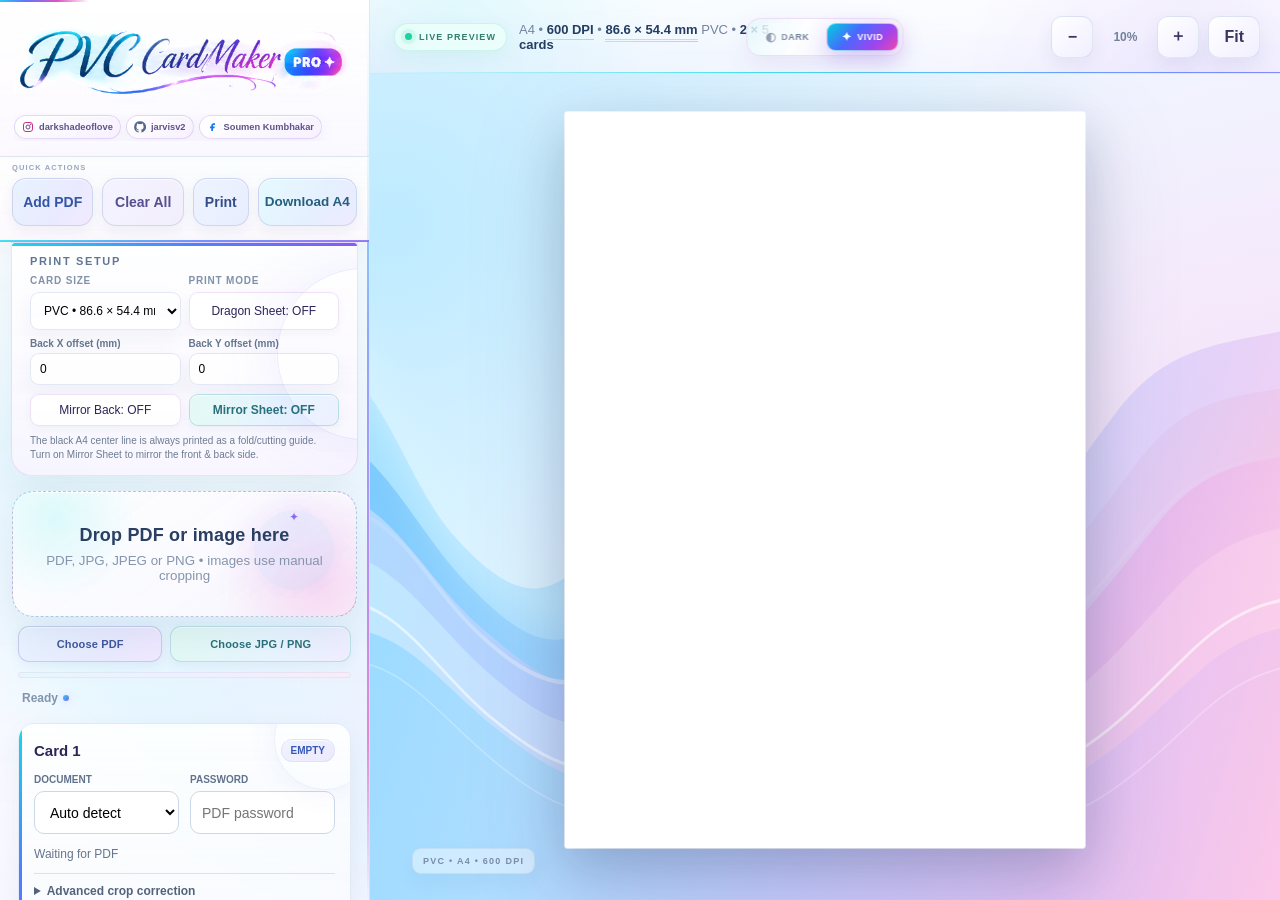
==== commit 066fd37c: "Refine print setup and mirror options in index.html Updated print setup section to clarify mirror op" ====
--- a/index.html
+++ b/index.html
@@ -3,7 +3,7 @@
 <head>
 <meta charset="utf-8">
 <meta name="viewport" content="width=device-width,initial-scale=1">
-<title>PVC Card Maker Pro — Hardcore Ultra Studio</title>
+<title>PVC Card Maker Pro by Jarvisv2</title>
 
 
 
@@ -117,7 +117,7 @@
     </div>
 
     <div class="toolbar"><button class="btn primary" id="addBtn">Add PDF</button><button class="btn softbtn" id="clearBtn">Clear All</button><button class="btn graybtn" id="printBtn">Print</button><button class="btn downloadbtn" id="downloadBtn">Download A4</button></div>
-    <div class="desktop-settings"><div class="settings-title">Print setup</div><div class="setting-row"><div class="field"><label>Card size</label><select id="cardSize"><option value="85.6x54">CR80 • 85.6 × 54 mm</option><option value="86.6x54.4" selected>PVC • 86.6 × 54.4 mm</option><option value="custom">Custom • enter size</option></select></div><div class="field"><label>Print mode</label><button class="btn mini graybtn" id="dragonSetup" style="width:100%;height:38px">Dragon Sheet: OFF</button></div></div><div id="customSizeBox" class="custom-size-box hidden"><div class="custom-size-title">Custom card size (mm)</div><div class="custom-size-grid"><div class="field"><label>Width</label><input id="customW" type="number" min="40" max="100" step="0.1" value="85.6"></div><div class="field"><label>Height</label><input id="customH" type="number" min="30" max="70" step="0.1" value="54"></div></div><div class="custom-size-note">Enter the physical PVC cutting size. The preview, crop ratio and A4 layout update automatically.</div></div><div class="back-align"><div><label>Back X offset (mm)</label><input id="backX" type="number" min="-5" max="5" step="0.1" value="0"></div><div><label>Back Y offset (mm)</label><input id="backY" type="number" min="-5" max="5" step="0.1" value="0"></div></div><div class="mirror-group"><button class="btn mini graybtn" id="mirrorBackSetup">Mirror Back: OFF</button><button class="btn mini graybtn" id="mirrorSheetSetup">Mirror Sheet: OFF</button></div><div class="desktop-note">The black A4 center line is always printed as a fold/cutting guide. Turn on Dragon Sheet to mirror the back side. Use Back X/Y for cutter registration adjustment.</div></div>
+    <div class="desktop-settings"><div class="settings-title">Print setup</div><div class="setting-row"><div class="field"><label>Card size</label><select id="cardSize"><option value="85.6x54">CR80 • 85.6 × 54 mm</option><option value="86.6x54.4" selected>PVC • 86.6 × 54.4 mm</option><option value="custom">Custom • enter size</option></select></div><div class="field"><label>Print mode</label><button class="btn mini graybtn" id="dragonSetup" style="width:100%;height:38px">Dragon Sheet: OFF</button></div></div><div id="customSizeBox" class="custom-size-box hidden"><div class="custom-size-title">Custom card size (mm)</div><div class="custom-size-grid"><div class="field"><label>Width</label><input id="customW" type="number" min="40" max="100" step="0.1" value="85.6"></div><div class="field"><label>Height</label><input id="customH" type="number" min="30" max="70" step="0.1" value="54"></div></div><div class="custom-size-note">Enter the physical PVC cutting size. The preview, crop ratio and A4 layout update automatically.</div></div><div class="back-align"><div><label>Back X offset (mm)</label><input id="backX" type="number" min="-5" max="5" step="0.1" value="0"></div><div><label>Back Y offset (mm)</label><input id="backY" type="number" min="-5" max="5" step="0.1" value="0"></div></div><div class="mirror-group"><button class="btn mini graybtn" id="mirrorBackSetup">Mirror Back: OFF</button><button class="btn mini graybtn" id="mirrorSheetSetup">Mirror Sheet: OFF</button></div><div class="desktop-note">The black A4 center line is always printed as a fold/cutting guide. Turn on Mirror Sheet to mirror the front & back side.</div></div>
     <label class="drop" id="drop"><strong>Drop PDF or image here</strong><small>PDF, JPG, JPEG or PNG • images use manual cropping</small></label>
     <div class="upload-format-actions" aria-label="Choose upload format">
       <button type="button" class="btn upload-pdf-btn" id="choosePdfBtn">Choose PDF</button>
@@ -925,4 +925,4 @@
 <script src="js/interactive-mesh.js"></script>
 
 </body>
-</html>+</html>
